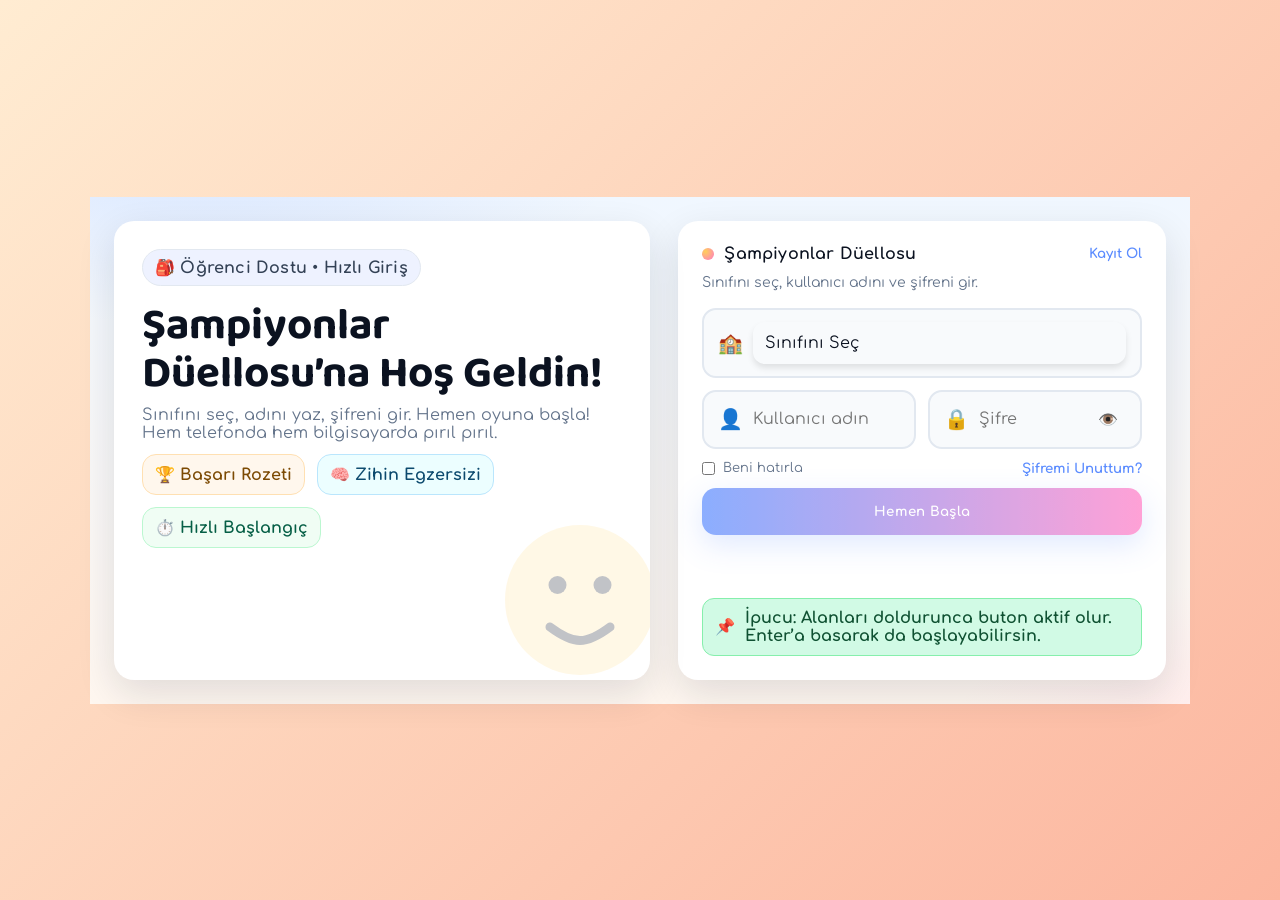
==== index.html @ b1f05596 "Update index.html" ====
<!-- Nova injected default purchasedPhotos key into 1 registration write(s). -->
<!DOCTYPE html>

<html lang="tr">
<head>
<!-- NOVA SAFE HEAD -->
<meta charset="utf-8"/>
<meta name="viewport" content="width=device-width, initial-scale=1"/>
<style id="nova-space-arena-style">
/* === NOVA SAFE SPACE-ARENA PACK === */
:root{ --nova-neon:#00f0ff; --nova-mint:#00ffcc; --nova-blue:#66a6ff; }

/* Background upgrade (scoped by detection class when applied) */
.nova-duel-arena{
  position: relative; isolation:isolate;
  background: radial-gradient(1200px 600px at 50% 120%, #061129 0%, #040a1a 40%, #020611 70%, #01030a 100%) !important;
  overflow: hidden;
}
.nova-duel-arena::before{
  content:''; position:absolute; inset:-20%;
  background:
    radial-gradient(2px 2px at 20% 30%, #d1e6ff 50%, transparent 51%) repeat,
    radial-gradient(1px 1px at 60% 70%, #9bc2ff 50%, transparent 51%) repeat,
    radial-gradient(1px 1px at 80% 20%, #ffffff 50%, transparent 51%) repeat;FV
  background-size: 300px 300px, 250px 250px, 200px 200px;
  animation: novaStarDrift 40s linear infinite;
  opacity:.75; z-index:0; pointer-events:none;
  filter: drop-shadow(0 0 2px rgba(160,200,255,.4));
}
.nova-duel-arena::after{
  content:''; position:absolute; inset:-10%;
  background: conic-gradient(from 0deg at 50% -10%, rgba(0,255,255,.06), transparent 20%, rgba(255,0,255,.06) 40%, transparent 60%, rgba(0,255,255,.06) 80%, transparent);
  filter: blur(8px); animation: novaSweep 12s linear infinite; z-index:1; pointer-events:none;
}
@keyframes novaStarDrift{ to { transform: translateY(-200px); } }
@keyframes novaSweep{ to { transform: rotate(1turn); } }

/* Question card readability */
.nova-question{
  position:relative;
  background: rgba(8,18,40,.92) !important;
  border:2px solid rgba(0,200,255,.45) !important;
  border-radius:16px !important;
  box-shadow: inset 0 0 20px rgba(0, 200, 255, .25), 0 0 24px rgba(0, 200, 255, .25);
  color:#e9f4ff !important;
  backdrop-filter: blur(6px);
  z-index:5 !important;
}
.nova-question .nova-aurora{
  position:absolute; left:3%; width:94%; height:10px; top:-3px;
  background: linear-gradient(90deg, rgba(0,255,200,.0), rgba(0,255,200,.35), rgba(0,160,255,.55), rgba(0,255,200,.35), rgba(0,255,200,.0));
  filter: blur(8px); opacity:.9; border-radius: 8px;
  animation: novaAuroraMove 6s ease-in-out infinite; pointer-events:none;
}
@keyframes novaAuroraMove{
  0%,100%{ transform: translateX(-4%) scaleY(1); opacity:.85; }
  50%{ transform: translateX(4%) scaleY(1.08); opacity:1; }
}

/* Options readability */
.nova-duel-arena .option-button,
.nova-duel-arena [class*="option" i]{
  background: linear-gradient(180deg, rgba(28,40,72,.9), rgba(10,16,30,.9)) !important;
  border:1px solid rgba(0,200,255,.35) !important;
  color: #e9f4ff !important;
  box-shadow: 0 4px 12px rgba(0,0,0,.35), 0 0 12px rgba(0,200,255,.25) inset;
  position:relative; z-index:6 !important;
}

/* Neon +1 */
.animated-plus-one{
  font-weight:900; font-size: 9em;
  background: linear-gradient(90deg, var(--nova-neon), var(--nova-mint), var(--nova-blue), var(--nova-neon));
  -webkit-background-clip: text; -webkit-text-fill-color: transparent;
  filter: drop-shadow(0 0 10px rgba(0,255,255,.65)) drop-shadow(0 0 25px rgba(0,180,255,.45)) drop-shadow(0 0 40px rgba(0,120,255,.35));
  letter-spacing:-2px; animation: novaPlusFly 1.1s cubic-bezier(.25,.8,.25,1) forwards, novaPlusFlicker 1.1s linear; pointer-events:none; z-index: 1000;
}
@keyframes novaPlusFly{
  0%{ opacity:0; transform: translate(-50%, -50%) scale(.6) rotate(-6deg); }
  12%{ opacity:1; transform: translate(-50%, -50%) scale(1.05) rotate(0deg);}
  100%{ opacity:0; transform: translate(calc(-50% + 260px), calc(-50% - 260px)) scale(.55) rotate(6deg);}
}
@keyframes novaPlusFlicker{
  0%, 100%{ filter: drop-shadow(0 0 10px rgba(0,255,255,.65)) drop-shadow(0 0 25px rgba(0,180,255,.45)) drop-shadow(0 0 40px rgba(0,120,255,.35)); }
  50%{ filter: drop-shadow(0 0 14px rgba(0,255,255,.9)) drop-shadow(0 0 30px rgba(0,180,255,.7)) drop-shadow(0 0 54px rgba(0,120,255,.6)); }
}

/* Decorative orbs (anchored + behind UI) */
.nova-orbs{ position:absolute; inset:0; z-index:2; pointer-events:none; }
.nova-orb{ position:absolute; width:clamp(34px, 5vw, 58px); height:clamp(34px, 5vw, 58px); border-radius:50%; opacity:.82;
  background:
    radial-gradient(45% 45% at 30% 30%, rgba(255,255,255,.45), rgba(255,255,255,0) 60%),
    radial-gradient(75% 75% at 50% 50%, rgba(110,170,255,.38), rgba(24,60,130,.12) 74%, rgba(0,0,0,0) 76%);
  box-shadow: inset 0 0 18px rgba(120,180,255,.35), 0 6px 18px rgba(0,0,0,.35);
  animation: novaOrbBreath 4.8s ease-in-out infinite; will-change: transform, filter, opacity;
}
.nova-orb.orb-a{ left:10px; top:10px; }
.nova-orb.orb-b{ right:10px; bottom:10px; }
@keyframes novaOrbBreath{ 0%,100%{ transform: scale(1);} 50%{ transform: scale(1.07);} }

/* Force suspicious round blobs behind UI and non-interactive */
.nova-force-behind{ z-index:1 !important; pointer-events:none !important; opacity:.6 !important; mix-blend-mode: screen; }

/* UI elevation */
.nova-duel-arena .question-container, 
.nova-duel-arena [class*="soru" i],
.nova-duel-arena .option-button, 
.nova-duel-arena [class*="option" i],
.nova-duel-arena [class*="player" i], 
.nova-duel-arena [class*="score" i]{
  position:relative; z-index:8 !important;
}

/* Shockwave on orb */
.nova-orb .shockwave{
  position:absolute; left:50%; top:50%; width:10px; height:10px; border-radius:50%;
  border:2px solid rgba(0,255,200,.65);
  transform: translate(-50%,-50%) scale(0.2);
  opacity:.9; animation: novaOrbShock 800ms ease-out forwards; box-shadow: 0 0 16px rgba(0,255,200,.65);
}
@keyframes novaOrbShock{ to{ transform: translate(-50%,-50%) scale(5); opacity:0; } }
</style>
<style id="mini-game-fab-override">#mini-game-fab{right:auto !important; bottom:auto !important; left:12px; top:12px;}</style>

<meta charset="utf-8"/>
<meta content="width=device-width, initial-scale=1, maximum-scale=1, viewport-fit=cover" name="viewport"/>
<title>Şampiyonlar Düellosu</title>
<!-- Comfortaa Font -->
<link href="https://fonts.googleapis.com/css2?family=Comfortaa:wght@400;700&amp;display=swap" rel="stylesheet"/>
<style>

/* === Nova: Explanation Highlight (Single Player) === */
.explanation-container{margin-top:14px;display:none;}

/** Mağaza kategori butonlarını DB'deki adlarla render eder. */

function renderStoreCategoryButtons() {
  const area = document.querySelector('.profile-categories');
  if (!area) return;
  area.style.display = 'flex';
  area.innerHTML = '';

  // Tüm mevcut anahtarları çıkar
  const keys = [];
  try {
    for (const k of Object.keys(photoCategories || {})) { keys.push(k); }
  } catch(_){}

  // Hiç yoksa yine de bilinen varsayılanları öner
  if (!keys.length) keys.push('DünyaDevleri','cesur','TemelKarakterler','SüperLig','DünyaFutbolcuları','KizlarKösesi','EFSANE');

  // Tekrarsızlaştır
  /*NOVA_RENDER_ORDER_ENFORCED*/
  // 'EFSANE' butonunu DOM'da en sona yazmak için listeyi böl
  const otherKeys = keys.filter(k => k !== 'EFSANE' && k !== 'duel');
  const ordered = [...(keys.includes('duel') ? ['duel'] : []), ...otherKeys, 'EFSANE'];
  // tekrarlı 'EFSANE' eklemelerini temizle
  const seen = new Set();
  const finalKeys = ordered.filter(k => (k==='EFSANE' ? (!seen.has('EFSANE') && (seen.add('EFSANE')||true)) : (!seen.has(k) && (seen.add(k)||true))));

  /*NOVA_FORCE_ORDER*/
  try {
    // 'EFSANE'yi sona taşı (güçlü garanti)
    const ix = keys.indexOf('EFSANE');
    if (ix > -1) { keys.splice(ix,1); }
    // ayrıca 'duel' varsa onu en başa çekme/yerinde bırakma
    // diğerlerini sırayla yaz, sonra EFSANE'yi ekle
    keys.push('EFSANE');
  } catch(_){}

  // 'EFSANE'yi en sona al
  try {
    const idx = keys.indexOf('EFSANE');
    if (idx > -1) { keys.splice(idx, 1); keys.push('EFSANE'); }
  } catch(_){}

  const seen = new Set(); const finalKeys = [];
  keys.forEach(k => { if (k && !seen.has(k)) { seen.add(k); finalKeys.push(k); } });

  finalKeys.forEach((k, i) => {
    const btn = document.createElement('button');
    btn.className = 'category-button' + (i===0 ? ' active' : '');
    btn.dataset.category = k;
    btn.textContent = k;
    btn.addEventListener('click', () => {
      document.querySelectorAll('.category-button').forEach(b => b.classList.remove('active'));
      btn.classList.add('active');
      const duelStore = document.getElementById('duelCreditsStore');
      const photosContainer = document.getElementById('profilePhotosContainer');
      if (duelStore && photosContainer) {
        if (k === 'duel') { duelStore.style.display='block'; photosContainer.style.display='none'; }
        else { duelStore.style.display='none'; photosContainer.style.display='grid'; }
      }
      loadProfilePhotos(k);
    });
    area.appendChild(btn);
  });
}
);
    // Ekstra bilinmeyen anahtarlar için:
    try {
      const allKeys = Object.keys({DünyaDevleri:photoCategories.DünyaDevleri, cesur:photoCategories.cesur, sampiyon:photoCategories.sampiyon}).filter(Boolean);
      allKeys.forEach(k => set.add(k));
    } catch(_) {}
    cats.push(...Array.from(set));
  }

  // Butonları oluştur
  cats.forEach((k, i) => {
    const btn = document.createElement('button');
    btn.className = 'category-button' + (i===0 ? ' active' : '');
    btn.dataset.category = k;
    // Görünen isim DB anahtarı olsun (ör: 'DünyaDevleri', 'cesur'...), istersen burada displayName eşlemesi yapabiliriz
    btn.textContent = k;
    area.appendChild(btn);
  });

  // Event binding
  document.querySelectorAll('.category-button').forEach(button => {
    button.addEventListener('click', () => {
      document.querySelectorAll('.category-button').forEach(b => b.classList.remove('active'));
      button.classList.add('active');

      const duelStore = document.getElementById('duelCreditsStore');
      const photosContainer = document.getElementById('profilePhotosContainer');

      if (button.dataset.category === 'duel') {
        duelStore.style.display = 'block';
        photosContainer.style.display = 'none';
      } else {
        duelStore.style.display = 'none';
        photosContainer.style.display = 'grid';
        loadProfilePhotos(button.dataset.category);
      }
    });
  });
}
.explanation-card{
  background:#ecfdf5;             /* açık yeşil */
  border:3px solid #166534;       /* koyu yeşil çerçeve */
  border-radius:14px;
  padding:14px;
  box-shadow:0 10px 24px rgba(22,101,52,0.18);
  animation: expCardIn .25s ease-out;
}
@keyframes expCardIn{from{transform:translateY(6px);opacity:0}to{transform:translateY(0);opacity:1}}
.explanation-title{
  display:inline-block;
  font-weight:900;
  font-size:1rem;
  color:#065f46;
  background:#d1fae5;
  border:2px solid #065f46;
  padding:4px 10px;
  border-radius:999px;
  letter-spacing:.3px;
  margin-bottom:8px;
}
.explanation-correct{
  font-size:1.1rem;
  font-weight:800;
  color:#065f46;
  background:linear-gradient(0deg, rgba(5,150,105,.10), rgba(5,150,105,.10));
  border-left:6px solid #10b981;
  padding:8px 12px;
  border-radius:10px;
  margin:6px 0 8px 0;
}
.explanation-text{
  font-size:.98rem;
  color:#064e3b;
  line-height:1.35;
  background:#f0fdf4;
  border-left:4px dashed #34d399;
  padding:10px 12px;
  border-radius:8px;
}
.next-question-button{
  margin-top:10px;
  display:inline-flex;
  align-items:center;
  gap:8px;
  background:#10b981;
  color:#fff;
  font-weight:700;
  border:none;
  border-radius:10px;
  padding:10px 16px;
  cursor:pointer;
  transition:transform .15s ease, box-shadow .2s ease, background .2s ease;
}
.next-question-button:hover{transform:translateY(-1px);box-shadow:0 8px 18px rgba(16,185,129,.35);background:#059669}
.next-question-button:active{transform:translateY(0);box-shadow:none}
/* === End Nova === */

        /* CSS Kodları */
        * {
            box-sizing: border-box;
            margin: 0;
            padding: 0;
            font-family: 'Comfortaa', cursive;
        }

        body {
            background: linear-gradient(135deg, #ffecd2 0%, #fcb69f 100%);
            min-height: 100vh;
            display: flex;
            justify-content: center;
            align-items: center;
            padding: 20px;
            animation: backgroundPulse 10s infinite alternate;
        }

        @keyframes backgroundPulse {
            from {
                background: linear-gradient(135deg, #ffecd2 0%, #fcb69f 100%);
            }
            to {
                background: linear-gradient(135deg, #fbc2eb 0%, #a6c1ee 100%);
            }
        }

        .container, .game-container, .student-selection-container, .single-player-game-container, .duel-selection-container, .duel-game-container {
            background: white;
            padding: 30px 40px;
            border-radius: 20px;
            box-shadow: 0 15px 35px rgba(0, 0, 0, 0.2);
            width: 100%;
            max-width: 1200px;
            text-align: left;
            transform: scale(0.95);
            transition: transform 0.3s ease, opacity 0.3s ease;
            opacity: 0;
            animation: fadeInUp 0.5s forwards;
        }

.logout-button {
    background-color: #dc3545; /* Kırmızı renk */
    color: white;
    padding: 10px 20px;
    border: none;
    border-radius: 10px; /* Köşeleri yuvarla */
    cursor: pointer;
    transition: background-color 0.3s, transform 0.2s;
    font-size: 1.1em;
    margin-top: 20px; /* Üstten boşluk */
    box-shadow: 0 5px 15px rgba(0,0,0,0.1);
}

.logout-button:hover {
    background-color: #c82333; /* Hover sırasında biraz daha koyu kırmızı */
    transform: scale(1.05);
    box-shadow: 0 7px 20px rgba(0,0,0,0.2);
}


select {
    background: linear-gradient(135deg, #ffecd2 0%, #fcb69f 100%);
    border: 2px solid #ff8a00;
    border-radius: 12px;
    padding: 12px;
    font-size: 1.1em;
    color: #333;
    box-shadow: 0 4px 6px rgba(0, 0, 0, 0.1);
    transition: all 0.3s ease-in-out;
}

.friends-button {
    background: linear-gradient(135deg, #6366f1, #4f46e5);
    color: white;
    padding: 18px;
    border: none;
    border-radius: 12px;
    font-size: 1.1em;
    cursor: pointer;
    transition: all 0.3s ease;
    display: flex;
    align-items: center;
    justify-content: center;
    gap: 10px;
}

.student-stats-container {
    position: relative;
    margin-top: 10px; /* Azaltıldı: 20px -> 15px */
    padding: 2px; /* Azaltıldı: 5px -> 3px */
    perspective: 1000px;
}

.student-stats {
    display: flex;
    justify-content: center;
    gap: 6px; /* Azaltıldı: 25px -> 15px */
    padding: 5px; /* Azaltıldı: 15px -> 10px */
    background: rgba(255, 255, 255, 0.1);
    border-radius: 12px; /* Azaltıldı: 20px -> 15px */
    backdrop-filter: blur(10px);
    box-shadow: 0 6px 24px 0 rgba(31, 38, 135, 0.37); /* Azaltıldı shadow */
    border: 1px solid rgba(255, 255, 255, 0.18);
    transform-style: preserve-3d;
    animation: floatStats 6s ease-in-out infinite;
}

.stats-item {
    position: relative;
    display: flex;
    align-items: center;
    gap: 4px; /* Azaltıldı: 12px -> 8px */
    padding: 4px 8px; /* Azaltıldı: 12px 20px -> 8px 15px */
    border-radius: 8px; /* Azaltıldı: 16px -> 12px */
    background: rgba(255, 255, 255, 0.05);
    overflow: hidden;
    transition: all 0.3s ease;
}



.stats-glow {
    position: absolute;
    top: 50%;
    left: 50%;
    width: 100%;
    height: 100%;
    transform: translate(-50%, -50%);
    pointer-events: none;
    z-index: 1;
}

.trophy-glow {
    background: radial-gradient(circle at center,
        rgba(255, 215, 0, 0.3) 0%,
        transparent 70%);
    animation: pulseGold 2s ease-in-out infinite;
}

.diamond-glow {
    background: radial-gradient(circle at center,
        rgba(30, 144, 255, 0.3) 0%,
        transparent 70%);
    animation: pulseBlue 2s ease-in-out infinite;
}

.stats-icon {
    position: relative;
    font-size: 1.1em; /* Azaltıldı: 2em -> 1.3em */
    z-index: 2;
}

.trophy-stats .stats-icon {
    animation: shakeRotate 3s ease-in-out infinite;
    filter: drop-shadow(0 0 10px rgba(255, 215, 0, 0.5));
}

.diamond-stats .stats-icon {
    animation: floatShine 3s ease-in-out infinite;
    filter: drop-shadow(0 0 10px rgba(30, 144, 255, 0.5));
}

.stats-value {
    position: relative;
    font-size: 1em; /* Azaltıldı: 1.6em -> 1.2em */
    font-weight: bold;
    z-index: 2;
}

.trophy-stats .stats-value {
    font-size: 1em;
    background: linear-gradient(45deg, #ffd700, #ff8c00);
    -webkit-background-clip: text;
    -webkit-text-fill-color: transparent;
    text-shadow: 1px 1px 2px rgba(0, 0, 0, 0.2);
}

.diamond-stats .stats-value {
    background: linear-gradient(45deg, #00bfff, #1e90ff, #4169e1);
    -webkit-background-clip: text;
    -webkit-text-fill-color: transparent;
    animation: shimmerBlue 3s linear infinite;
    text-shadow: 2px 2px 4px rgba(0, 0, 0, 0.3);
}

.stats-item:hover {
    transform: translateY(-3px) scale(1.03); /* Azaltıldı: -5px -> -3px, 1.05 -> 1.03 */
    box-shadow: 0 8px 16px rgba(0, 0, 0, 0.2); /* Azaltıldı: 10px 20px -> 8px 16px */
}

@keyframes floatStats {
    0%, 100% { transform: translateY(0) rotateX(0); }
    50% { transform: translateY(-5px) rotateX(3deg); } /* Azaltıldı: -10px -> -5px, 5deg -> 3deg */
}

@keyframes pulseGold {
    0%, 100% { opacity: 0.3; transform: translate(-50%, -50%) scale(1); }
    50% { opacity: 0.6; transform: translate(-50%, -50%) scale(1.1); } /* Azaltıldı: 1.2 -> 1.1 */
}

@keyframes pulseBlue {
    0%, 100% { opacity: 0.3; transform: translate(-50%, -50%) scale(1); }
    50% { opacity: 0.6; transform: translate(-50%, -50%) scale(1.1); } /* Azaltıldı: 1.2 -> 1.1 */
}

@keyframes shakeRotate {
    0%, 100% { transform: rotate(-3deg); } /* Azaltıldı: -5deg -> -3deg */
    25% { transform: rotate(0deg) scale(1.05); } /* Azaltıldı: 1.1 -> 1.05 */
    50% { transform: rotate(3deg); } /* Azaltıldı: 5deg -> 3deg */
    75% { transform: rotate(0deg) scale(1); }
}

@keyframes floatShine {
    0%, 100% { transform: translateY(0) scale(1); filter: brightness(1); }
    50% { transform: translateY(-3px) scale(1.05); filter: brightness(1.2); } /* Azaltıldı: -5px -> -3px, 1.1 -> 1.05, 1.3 -> 1.2 */
}

@keyframes shimmerGold {
    0% { background-position: 0% 50%; }
    100% { background-position: 200% 50%; }
}

@keyframes shimmerBlue {
    0% { background-position: 0% 50%; }
    100% { background-position: 200% 50%; }
}

.trophy-stats:hover .trophy-glow {
    animation: pulseGold 1s ease-in-out infinite;
}

.diamond-stats:hover .diamond-glow {
    animation: pulseBlue 1s ease-in-out infinite;
}

/* Hover efektleri için ek parıltılar */
.stats-item::before {
    content: '';
    position: absolute;
    top: -50%;
    left: -50%;
    width: 200%;
    height: 200%;
    background: radial-gradient(circle at center,
        rgba(255, 255, 255, 0.2) 0%,
        transparent 50%);
    transform: rotate(45deg);
    transition: 0.5s;
    opacity: 0;
}

.stats-item:hover::before {
    opacity: 1;
    animation: rotateSweep 1s linear infinite;
}

@keyframes rotateSweep {
    0% { transform: rotate(45deg) translateY(0%); }
    100% { transform: rotate(45deg) translateY(100%); }
}

.friends-button:hover {
    transform: scale(1.05);
    background: linear-gradient(135deg, #4f46e5, #4338ca);
}

.friends-container {
    display: none;
    flex-direction: column;
    gap: 25px;
    padding: 30px;
    background: white;
    border-radius: 20px;
    box-shadow: 0 15px 35px rgba(0,0,0,0.2);
}

.search-section {
    display: flex;
    flex-direction: column;
    gap: 15px;
}

.search-box {
    display: flex;
    gap: 10px;
}

.search-box input {
    flex: 1;
    padding: 12px;
    border: 2px solid #e5e7eb;
    border-radius: 8px;
    font-size: 1em;
}

#search-button {
    background: #10b981;
    color: white;
    border: none;
    border-radius: 8px;
    padding: 0 20px;
    cursor: pointer;
    transition: background 0.3s;
}

.search-results, .friends-list {
    display: flex;
    flex-direction: column;
    gap: 10px;
}

.friend-card {
    display: flex;
    align-items: center;
    padding: 15px;
    background: #f3f4f6;
    border-radius: 10px;
    gap: 15px;
}

.player-item {
    display: flex;
    align-items: center;
    gap: 15px;
    background: #f9f9f9;
    padding: 10px;
    border-radius: 8px;
    margin-bottom: 10px;
    box-shadow: 0 2px 5px rgba(0,0,0,0.1);
}

.player-photo {
    width: 50px;
    height: 50px;
    border-radius: 12px;
    object-fit: cover;
    border: 2px solid #ff8a00;
}

.player-name {
    flex: 1;
    font-size: 1em;
    font-weight: bold;
    color: #333;
}

.davet-et-button, .oyunda-button {
    padding: 8px 14px;
    border: none;
    border-radius: 6px;
    cursor: pointer;
    transition: background-color 0.3s;
    font-size: 0.9em;
}

.davet-et-button {
    background-color: #a2b8;
    color: white;
}

.davet-et-button:hover {
    background-color: #138496;
}

.oyunda-button {
    background-color: #f59e0b;
    color: white;
    cursor: not-allowed;
    opacity: 0.7;
}

.oyunda-button:hover {
    background-color: #d97706;
    opacity: 0.7;
}


.friend-photo {
    width: 50px;
    height: 50px;
    border-radius: 12px;
    object-fit: cover;
}

.friend-info {
    flex: 1;
}

.friend-name {
    font-weight: bold;
    color: #111827;
}

.friend-class {
    color: #6b7280;
    font-size: 0.9em;
}

.add-friend-button {
    background: #10b981;
    color: white;
    border: none;
    border-radius: 6px;
    padding: 8px 15px;
    cursor: pointer;
    transition: all 0.3s;
}

.add-friend-button:hover {
    background: #059669;
    transform: scale(1.05);
}

.friend-status {
    padding: 6px 12px;
    border-radius: 15px;
    font-size: 0.9em;
}

.status-offline {
    background: #e5e7eb;
    color: #374151;
}

.status-online {
    background: #dcfce7;
    color: #166534;
}



.status-in-game {
    background: #fee2e2;
    color: #991b1b;
}

/* Hover ve odaklanma efekti */
select:hover, select:focus {
    background: linear-gradient(135deg, #fbc2eb 0%, #a6c1ee 100%);
    border-color: #f7786b;
    box-shadow: 0 6px 12px rgba(0, 0, 0, 0.2);
    outline: none;
}

option {
    background-color: white;
    color: #333;
    padding: 10px;
    font-size: 1em;
    font-family: 'Comfortaa', sans-serif;
}


        @keyframes fadeInUp {
            to {
                transform: scale(1);
                opacity: 1;
            }
        }

#main-screen {
    display: flex;
    flex-direction: column; /* İçeriği dikey hizalar */
    align-items: center; /* Yatayda ortalar */
    justify-content: center; /* Dikeyde ortalar */
    gap: 20px; /* Elemanlar arasındaki boşluk */
    position: relative; /* Efektler için gerekli */
    padding: 30px;
    width: 950%; /* Genişlik (ekranın %80'i) */
    max-width: 1400px; /* Maksimum genişlik */
    min-height: 300px; /* Minimum yükseklik */
    background: url('https://i.ibb.co/2FVVr25/Yeni-proje-2.gif') center center;
    background-size: cover;
    background-repeat: no-repeat;
    border: 5px solid transparent;
    border-radius: 20px; /* Köşe yuvarlama */
    box-shadow: 0 6px 18px rgba(0, 0, 0, 0.2); /* Yumuşak gölge */
    overflow: hidden; /* Taşmaları gizler */
    z-index: 1; /* Diğer elemanlarla çakışmayı önler */
}

/* Hareketli ışık efekti */
#main-screen::before {
    /* Bu bloğu tamamen kaldırabilir veya şu şekilde değiştirebilirsiniz: */
    content: '';
    position: absolute;
    top: -20%;
    left: -150%;
    width: 300%;
    height: 200%;
    background: none; /* linear-gradient yerine none kullanarak efekti kaldırıyoruz */
    animation: none; /* Animasyonu da kaldırıyoruz */
    z-index: 0;
    pointer-events: none;
}

/* Çerçeve parlaması */
@keyframes glowingBorder {
    0% {
        box-shadow: 0 0 5px #ff8a00, 0 0 10px #ff8a00;
    }
    50% {
        box-shadow: 0 0 15px #fbc2eb, 0 0 20px #fbc2eb;
    }
    100% {
        box-shadow: 0 0 5px #a6c1ee, 0 0 10px #a6c1ee;
    }
}

@keyframes lightMove {
    0% {
        transform: translateX(-100%);
    }
    100% {
        transform: translateX(100%);
    }
}

        @keyframes slideIn {
            from { opacity: 0; transform: translateX(100px); }
            to { opacity: 1; transform: translateX(0); }
        }

        .student-info {
            display: flex;
            flex-direction: column;
            align-items: center;
            width: 40%;
            animation: bounceIn 1s;
        }

        @keyframes bounceIn {
            0% { transform: scale(0.3); opacity: 0; }
            50% { transform: scale(1.05); opacity: 1; }
            70% { transform: scale(0.9); }
            100% { transform: scale(1); }
        }

        .student-photo {
            width: 160px;
            height: 160px;
            border-radius: 12px;
            object-fit: cover;
            border: 4px solid #ff8a00;
            margin-bottom: 20px;
            transition: transform 0.3s;
        }

        .student-photo:hover {
            transform: rotate(360deg);
        }

        .student-name {
            font-size: 1em;
            font-weight: bold;
            color: #333;
            text-align: center;
            margin-bottom: 10px;
            text-shadow: 2px 2px #ff8a00;
        }

        .student-cup {
            display: flex;
            flex-direction: column;
            align-items: center;
            margin-top: 15px;
            animation: popIn 0.5s;
        }

        @keyframes popIn {
            from { transform: scale(0.5); opacity: 0; }
            to { transform: scale(1); opacity: 1; }
        }

.game-cup-image {
    width: 40px;
    height: 40px;
    margin-bottom: 5px;
    transform-origin: center;
    animation: trophyBounce 2s infinite;
}

@keyframes trophyGlow {
    from {
        box-shadow: 0 0 20px rgba(255, 215, 0, 0.5);
    }
    to {
        box-shadow: 0 0 30px rgba(255, 215, 0, 0.8);
    }
}

@keyframes trophyBounce {
    0%, 100% {
        transform: translateY(0);
    }
    50% {
        transform: translateY(-10px);
    }
}

.trophy-container {
    display: flex;
    justify-content: center;
    flex-wrap: wrap;
    gap: 10px;
    margin: 10px auto;
    padding: 0 15px;
    max-width: 300px;
}

.trophy-inner {
    background: rgba(255, 255, 255, 0.9);
    border-radius: 10px;
    padding: 15px;
    display: flex;
    flex-direction: column;
    align-items: center;
    gap: 10px;
}

.trophy {
    font-size: 1.5em;
    opacity: 0;
    transform: translateY(20px);
}

@keyframes trophyEntry {
    0% {
        opacity: 0;
        transform: translateY(50px) scale(0.5);
    }
    100% {
        opacity: 1;
        transform: translateY(0) scale(1);
    }
}


        @keyframes rotateCup {
            from { transform: rotate(0deg); }
            to { transform: rotate(360deg); }
        }

.game-cup-score {
    font-size: 1.5em;
    font-weight: bold;
    background: linear-gradient(45deg, #ffd700, #ff8c00);
    -webkit-background-clip: text;
    -webkit-text-fill-color: transparent;
    text-shadow: 2px 2px 4px rgba(0, 0, 0, 0.2);
}

        @keyframes fadeIn {
            from { opacity: 0; transform: scale(0.8); }
            to { opacity: 1; transform: scale(1); }
        }

        .buttons {
            display: flex;
            flex-direction: column;
            gap: 20px;
            width: 55%;
            align-items: flex-start;
            animation: slideButtons 0.7s ease forwards;
        }

        @keyframes slideButtons {
            from { opacity: 0; transform: translateY(50px); }
            to { opacity: 1; transform: translateY(0); }
        }

.buttons {
    display: flex; /* Flexbox düzeni */
    flex-direction: column; /* Butonları dikey hizalar */
    align-items: stretch; /* Butonları çerçeveye tam yayar */
    justify-content: center; /* Butonlar arasında eşit hizalama */
    gap: 20px; /* Butonlar arasında dikey boşluk */
    padding: 10px; /* Çerçeve içi boşluk */
    width: 100%; /* Çerçeve genişliği */
    max-width: 900px; /* Maksimum genişlik */
    margin: 0 auto; /* Ortalamak için */
    box-sizing: border-box; /* Padding ve border dahil */
}

.buttons button {
    /* Mevcut özellikleri koru */
    width: 100%;
    padding: 18px;
    border: none;
    border-radius: 12px;
    font-size: 1.1em;
    cursor: pointer;
    transition: transform 0.2s, opacity 0.2s, box-shadow 0.3s;
    display: flex;
    align-items: center;
    justify-content: center;
    position: relative;
    overflow: hidden;

    /* Yeni metin geliştirmeleri */
    text-shadow: 2px 2px 4px rgba(0, 0, 0, 0.2);
    letter-spacing: 0.5px;
    font-weight: 600;
}

.offline-button {
    background-color: #808080;
    color: white;
    padding: 8px 14px;
    border: none;
    border-radius: 6px;
    cursor: not-allowed;
    opacity: 0.7;
    font-size: 0.9em;
}

.student-diamond {
    display: flex;
    flex-direction: column;
    align-items: center;
    margin-top: 10px;
    animation: diamondGlow 3s infinite alternate;
}

.diamond-count {
    font-size: 1.3em;
    font-weight: bold;
    color: #1e90ff;
    text-shadow: 0 0 1px #1e90ff;
    animation: diamondPulse 2.5s infinite alternate;
}

@keyframes diamondGlow {
    from {
        filter: drop-shadow(0 0 2px #1e90ff);
    }
    to {
        filter: drop-shadow(0 0 8px #1e90ff);
    }
}

@keyframes diamondPulse {
    from {
        transform: scale(1);
    }
    to {
        transform: scale(1.1);
    }
}

.buttons button::before {
    content: '';
    position: absolute;
    width: 200%;
    height: 200%;
    background: rgba(255, 255, 255, 0.2);
    top: 50%;
    left: 50%;
    transform: translate(-50%, -50%) rotate(45deg);
    transition: all 0.5s;
}

.buttons button:hover::before {
    width: 0%;
    height: 0%;
    opacity: 0;
}

.buttons button:hover {
    transform: scale(1.05);
    opacity: 0.9;
    box-shadow: 0 8px 20px rgba(0, 0, 0, 0.2);
}

.single-player {
    background: linear-gradient(135deg, #ff6f61, #ff9a9e);
    color: white;
    text-shadow: 2px 2px 4px rgba(0, 0, 0, 0.3);
}


.friend-added-button {
    background-color: #808080;
    color: white;
    padding: 8px 14px;
    border: none;
    border-radius: 6px;
    cursor: not-allowed;
    opacity: 0.7;
    font-size: 0.9em;
}

.add-friend-button {
    background-color: #28a745;
    color: white;
    padding: 8px 14px;
    border: none;
    border-radius: 6px;
    cursor: pointer;
    transition: background-color 0.3s;
    font-size: 0.9em;
}

.add-friend-button:hover {
    background-color: #218838;
    transform: scale(1.05);
}

.kupa-siralama-button {
    background-color: #f7cac9;
    color: black !important;
    background-image: linear-gradient(135deg, #edf500, #8ff514);
    box-shadow: 0 0 15px rgba(247, 202, 201, 0.7);
    position: relative;
    overflow: hidden;
}

.kupa-siralama-button::after {
    content: '';
    position: absolute;
    top: -50%;
    left: -50%;
    width: 200%;
    height: 200%;
    background: rgba(247, 202, 201, 0.2);
    transform: rotate(45deg);
    animation: shine 3s infinite;
}


        @keyframes shine {
            0% {
                transform: rotate(45deg) translate(-100%, -100%);
            }
            100% {
                transform: rotate(45deg) translate(100%, 100%);
            }
        }

        .game-container, .student-selection-container, .single-player-game-container, .duel-selection-container, .duel-game-container {
            display: none;
            flex-direction: column;
            gap: 15px;
            animation: fadeIn 0.5s forwards;
        }

        .table-section {
            background-color: #fff3e0;
            padding: 20px;
            border-radius: 15px;
            box-shadow: 0 8px 20px rgba(0, 0, 0, 0.1);
            text-align: left;
        }

        .table-section h3 {
            margin-bottom: 15px;
            color: #ff8a00;
            font-size: 1.0em;
            border-bottom: 2px solid #ff8a00;
            padding-bottom: 5px;
        }

        .table-section label {
            display: block;
            margin-bottom: 8px;
            font-weight: bold;
            color: #333;
        }

        .table-section select, .table-section input {
            width: 100%;
            padding: 14px 20px;
            margin-bottom: 20px;
            border: 2px solid #ff8a00;
            border-radius: 8px;
            font-size: 1.2em;
            color: #333;
            background-color: #fff;
            transition: border-color 0.3s;
        }

        .table-section select:focus, .table-section input:focus {
            border-color: #f7786b;
            outline: none;
        }

        .back-button, .start-game-button, .login-button, .duel-start-button, .ranking-back-button, .close-ranking-button {
            padding: 14px 30px;
            border: none;
            border-radius: 10px;
            cursor: pointer;
            transition: background-color 0.3s, transform 0.3s;
            font-size: 1.1em;
            margin-top: 25px;
            font-weight: bold;
            box-shadow: 0 5px 15px rgba(0,0,0,0.1);
        }

        .back-button, .ranking-back-button, .close-ranking-button {
            background-color: #555;
            color: white;
            width: 100%;
            max-width: 220px;
        }

        .back-button:hover, .ranking-back-button:hover, .close-ranking-button:hover {
            background-color: #333;
            transform: scale(1.05);
        }

        .start-game-button, .duel-start-button {
            background-color: #28a745;
            color: white;
            opacity: 0.7;
            cursor: not-allowed;
            width: 100%;
            max-width: 220px;
        }

        .start-game-button.active, .duel-start-button.active {
            opacity: 1;
            cursor: pointer;
        }

        .start-game-button:hover.active, .duel-start-button:hover.active {
            transform: scale(1.05);
        }

        .login-button {
            background-color: #007BFF;
            color: white;
            opacity: 0.7;
            cursor: not-allowed;
            width: 100%;
            max-width: 220px;
            transition: opacity 0.3s;
        }

        .login-button.active {
            opacity: 1;
            cursor: pointer;
        }

        .login-button:hover.active {
            transform: scale(1.05);
        }

        .error {
            color: red;
            margin-top: 15px;
            text-align: center;
            font-size: 1.1em;
            animation: shake 0.5s;
        }

        @keyframes shake {
            0% { transform: translateX(0); }
            25% { transform: translateX(-5px); }
            50% { transform: translateX(5px); }
            75% { transform: translateX(-5px); }
            100% { transform: translateX(0); }
        }

.single-player-game-container, .duel-game-container {
    display: none; /* Bu konteyner başlangıçta görünmez */
    flex-direction: column; /* İçerikleri dikey olarak hizalar */
    gap: 25px; /* İçerikler arasındaki boşluk 25 piksel */
    width: 100%; /* Konteyner genişliği ekranın tamamını kaplar */
    max-width: none; /* Genişlik sınırı yok */
    justify-content: center; /* İçerikleri dikeyde ortalar */
    align-items: center; /* İçerikleri yatayda ortalar */
    padding: 30px; /* Kenar boşlukları (çerçevenin içindeki içeriklerin etrafındaki boşluk) */
    animation: fadeIn 0.5s forwards; /* Görünür hale geldiğinde fadeIn animasyonu oynar */
}


        .question-number {
            margin-bottom: 15px;
            font-size: 1.0em;
            color: #555;
            font-weight: bold;
        }

        .progress-container {
            width: 100%;
            max-width: 900px;
            margin-bottom: 1px;
        }

        .progress-bar {
            width: 100%;
            background-color: #e9ecef;
            border-radius: 15px;
            overflow: hidden;
            height: 25px;
        }

        .progress-bar-inner {
            height: 100%;
            width: 0%;
            background-color: #28a745;
            transition: width 0.4s ease;
        }

        .timer-container {
            margin-bottom: 1px;
        }

        .timer {
            font-size: 1.0em;
            color: #ff0000;
            font-weight: bold;
            animation: pulseTimer 1.5s infinite;
        }

        @keyframes pulseTimer {
            0% { transform: scale(1); }
            50% { transform: scale(1.2); }
            100% { transform: scale(1); }
        }

        .question-container {
    display: flex;
    flex-direction: column; /* Dikey hizalama */
    align-items: center; /* Yatayda ortalama */
    justify-content: center; /* Dikeyde ortalama */
    width: 100%; /* Çerçevenin genişliği */
    max-width: 700px; /* Maksimum genişlik azaltıldı */
    text-align: center; /* Metni ortala */
    min-height: 300px; /* Çerçeve yüksekliği azaltıldı */
    padding: 15px; /* Daha az boşluk */
    border: 2px solid #ff8a00; /* Çerçeve kalınlığı azaltıldı */
    border-radius: 10px; /* Köşe yuvarlama küçültüldü */
    background-color: #fffbea;
    box-shadow: 0 4px 15px rgba(0, 0, 0, 0.1); /* Gölge küçültüldü */
    overflow: hidden; /* Çerçeve dışına taşmaları gizle */
}

        @keyframes zoomIn {
            from { transform: scale(0.9); opacity: 0; }
            to { transform: scale(1); opacity: 1; }
        }

        .question-image {
    max-width: 100%; /* Resmin genişliği çerçeveye sığacak şekilde */
    max-height: 60%; /* Resmin yüksekliğini sınırla */
    object-fit: contain; /* Resmin orantılı şekilde sığmasını sağla */
    margin: 0 auto; /* Resmi yatayda ortala */
    display: block; /* Blok element olarak davranır */
}

        @keyframes fadeInImage {
            from { opacity: 0; }
            to { opacity: 1; }
        }

        .question-text {
    font-size: 1.1em; /* Soru metni boyutunu ayarla */
    font-weight: bold;
    margin-bottom: 10px; /* Resim ile metin arasında boşluk */
    word-wrap: break-word; /* Uzun kelimeleri kır */
    text-align: center; /* Metni ortala */
    max-width: 100%; /* Çerçeve sınırları içinde kalmasını sağla */
}

        @keyframes slideUp {
            from { transform: translateY(20px); opacity: 0; }
            to { transform: translateY(0); opacity: 1; }
        }

        .options-container {
            display: flex;
            gap: 20px;
            flex-direction: row;
            justify-content: center;
            width: 100%;
            max-width: 900px;
            flex-wrap: wrap; 
            animation: fadeInOptions 0.5s;
        }

        @keyframes fadeInOptions {
            from { opacity: 0; }
            to { opacity: 1; }
        }

        .option-button {
            padding: 10px 15px;
            background-color: #007BFF;
            color: white;
            border: none;
            border-radius: 10px;
            cursor: pointer;
            transition: background-color 0.3s, transform 0.3s, opacity 0.3s;
            flex: 1 1 30%;
            min-width: 160px;
            max-width: 350px;
            font-size: 1.0em;
            margin: 3px 2;
            white-space: normal;
            word-wrap: break-word;
            box-shadow: 0 4px 10px rgba(0,0,0,0.1);
            position: relative;
            overflow: hidden;
        }

        .option-button::after {
            content: '';
            position: absolute;
            width: 300%;
            height: 300%;
            background: rgba(255, 255, 255, 0.2);
            top: 50%;
            left: 50%;
            transform: translate(-50%, -50%) rotate(45deg);
            transition: all 0.5s;
        }

        .option-button:hover::after {
            width: 0%;
            height: 0%;
            opacity: 0;
        }

        .option-button:hover {
            background-color: #0056b3;
            transform: scale(1.05);
            opacity: 0.95;
            box-shadow: 0 6px 15px rgba(0,0,0,0.2);
        }

        .option-button.correct {
            background-color: #28a745 !important;
            animation: pulseCorrect 0.5s;
        }

        @keyframes pulseCorrect {
            0% { transform: scale(1); }
            50% { transform: scale(1.1); }
            100% { transform: scale(1); }
        }

        .option-button.wrong {
            background-color: #dc3545 !important;
            animation: shakeWrong 0.5s;
        }

        @keyframes shakeWrong {
            0% { transform: translateX(0); }
            25% { transform: translateX(-5px); }
            50% { transform: translateX(5px); }
            75% { transform: translateX(-5px); }
            100% { transform: translateX(0); }
        }

        .option-chosen {
            border: 4px solid #ff8a00;
            box-shadow: 0 0 15px rgba(255,138,0,0.5);
        }

        .option-faded {
            opacity: 0.5;
        }

        .score-container {
            font-size: 2em;
            color: #333;
            text-align: center;
            display: none;
            flex-direction: column;
            align-items: center;
            gap: 25px;
            animation: fadeInScore 0.5s;
        }

        @keyframes fadeInScore {
            from { opacity: 0; transform: scale(0.8); }
            to { opacity: 1; transform: scale(1); }
        }

.score-message {
    font-size: 1.1em; /* Yazı boyutunu çerçeveye uygun olacak şekilde ayarlayın */
    font-weight: bold;
    margin-top: 25px;
    animation: glow 1.5s infinite alternate;
    text-align: center; /* Metni ortala */
    max-width: 90%; /* Çerçevenin genişliğine uygun olacak şekilde sınırla */
    white-space: normal; /* Alt satıra geçmesini sağla */
    word-wrap: break-word; /* Uzun kelimeleri kırarak alt satıra geçir */
    overflow: visible; /* Çerçeve dışına taşmayı engelle */
    margin: 0 auto; /* Yatayda ortala */
    line-height: 1.2; /* Satırlar arasındaki mesafeyi ayarla */
}

        .score-message.blue {
            color: #007BFF;
        }

        .score-message.green {
            color: #28a745;
        }

        .score-message.purple {
            color: #6f42c1;
            text-shadow: 0 0 15px #6f42c1, 0 0 25px #6f42c1, 0 0 35px #6f42c1;
            animation: glowMukemmel 1.5s infinite alternate;
        }

        @keyframes glow {
            from {
                text-shadow: 0 0 15px rgba(0, 123, 255, 0.5);
            }
            to {
                text-shadow: 0 0 25px rgba(0, 123, 255, 1);
            }
        }

        @keyframes glowMukemmel {
            from {
                text-shadow: 0 0 15px rgba(111, 66, 193, 0.5);
            }
            to {
                text-shadow: 0 0 25px rgba(111, 66, 193, 1), 0 0 35px rgba(111, 66, 193, 0.7);
            }
        }

        .final-image {
            width: 220px;
            height: auto;
            border-radius: 15px;
            box-shadow: 0 5px 15px rgba(0,0,0,0.2);
            animation: fadeInImage 1s;
        }

        /* Yeni Eklenen Stil: End Game Button (Geri Dön) */
        .end-game-button {
            background-color: #007BFF; /* Mavi renk */
            color: white;
            padding: 8px px;
            border: none;
            border-radius: 10px;
            cursor: pointer;
            transition: background-color 0.3s, transform 0.2s;
            font-size: 0.8em;
            margin-top: 25px;
            box-shadow: 0 5px 15px rgba(0,0,0,0.1);
        }

        .end-game-button:hover {
            background-color: #0056b3;
            transform: scale(1.05);
            box-shadow: 0 7px 20px rgba(0,0,0,0.2);
        }

        /* Yeni +1 Efekti */
        .animated-plus-one {
            position: fixed;
            top: 50%;
            left: 50%;
            transform: translate(-50%, -50%);
            font-size: 8em;
            color: #28a745;
            pointer-events: none;
            z-index: 1000;
            opacity: 1;
            animation: plusOneMove 1s forwards;
        }

        @keyframes plusOneMove {
            0% {
                opacity:1;
                transform: translate(-50%, -50%) translate(0px, 0px) scale(1);
            }
            100% {
                opacity:0;
                transform: translate(-50%, -50%) translate(300px, -300px) scale(0.5);
            }
        }

        /* "Oyunda" Butonu İçin Ek Stil */
        .oyunda-button {
            background-color: #f59e0b; /* Turuncu renk */
            border: none;
            border-radius: 6px;
            color: white;
            padding: 8px 14px;
            font-size: 1em;
            cursor: not-allowed;
            opacity: 0.7;
            transition: background-color 0.3s;
        }

        .oyunda-button:hover {
            background-color: #d97706;
            opacity: 0.7; /* Hover etkisini kaldırmak için */
            transform: none;
        }

        /* Alert, Prompt, Invitation Modals */
        .alert-overlay, .prompt-overlay, .invitation-overlay {
            position: fixed;
            top:0;
            left:0;
            width:100%;
            height:100%;
            background: rgba(0,0,0,0.6);
            display: none;
            align-items:center;
            justify-content:center;
            z-index:1000000;
            animation: fadeInModal 0.3s;
        }

        @keyframes fadeInModal {
            from { opacity: 0; }
            to { opacity: 1; }
        }

        .alert-content, .prompt-content, .invitation-content {
            background:#fff;
            padding:25px;
            border-radius:15px;
            width:90%;
            max-width:350px;
            box-shadow:0 10px 25px rgba(0,0,0,0.3);
            display:flex;
            flex-direction: column;
            gap:20px;
            animation: slideDownModal 0.3s;
        }

        @keyframes slideDownModal {
            from { transform: translateY(-50px); opacity: 0; }
            to { transform: translateY(0); opacity: 1; }
        }

        .alert-message, .prompt-message, .invitation-message {
            font-size:1.2em;
            color:#333;
            text-align: center;
        }

        .alert-ok-button, .prompt-ok-button, .prompt-cancel-button, .invitation-accept-button, .invitation-decline-button {
            background-color: #007BFF;
            color:white;
            border:none;
            border-radius:8px;
            padding:12px 25px;
            cursor:pointer;
            transition: background-color 0.3s;
            font-size:1em;
            font-weight: bold;
        }

        .alert-ok-button:hover, .prompt-ok-button:hover, .prompt-cancel-button:hover, .invitation-accept-button:hover, .invitation-decline-button:hover {
            background-color: #0056b3;
        }

        .prompt-input {
            width:100%;
            padding:12px;
            border:2px solid #ff8a00;
            border-radius:8px;
            font-size:1.1em;
            transition: border-color 0.3s;
        }

        .prompt-input:focus {
            border-color: #f7786b;
            outline: none;
        }

        .prompt-buttons, .invitation-buttons {
            display:flex;
            justify-content: space-between;
            gap: 10px;
        }

        .prompt-cancel-button, .invitation-decline-button {
            background-color:#dc3545;
        }

        .prompt-cancel-button:hover, .invitation-decline-button:hover {
            background-color:#c82333;
        }

        /* Düello Seçim Ekranı */
.duel-selection-container {
    display: none;
    flex-direction: column;
    gap: 15px;
    width: 100%;
    max-width: 1200px;
    background: white;
    padding: 30px 40px;
    border-radius: 20px;
    box-shadow: 0 15px 35px rgba(0, 0, 0, 0.2);
    margin: auto;
    position: relative;
    z-index: 1000;
}

        /* İki oyuncuyu eşit orantıda yerleştirmek için space-evenly kullandık */
.duel-bottom-info {
    display: flex;
    justify-content: space-evenly; /* Kartlar arasında eşit boşluk */
    align-items: center; /* Kartları yatayda ortala */
    width: 100%; /* Genişlik tüm alanı kaplasın */
    padding: 10px 0; /* Üst ve alt boşluk */
}


.duel-player-info {
    display: flex;
    flex-direction: column; /* Resim ve ismi dikey hizalar */
    align-items: center; /* Yatayda ortalar */
    justify-content: center; /* Dikeyde ortalar */
    text-align: center; /* Yazıyı ortala */
    gap: 10px; /* Resim ile isim arasındaki boşluk */
    width: 100%; /* Kartın genişliği */
}

.duel-player-photo {
    width: 80px; /* Resim genişliği */
    height: 80px; /* Resim yüksekliği */
    border-radius: 12px; /* Yuvarlak resim */
    object-fit: cover; /* Resmi çerçeveye sığdır */
    border: 3px solid #ff8a00; /* Çerçeve rengi */
    margin-bottom: 5px; /* Resim ile isim arasındaki boşluk */
}


.duel-player-photo:hover {
    transform: rotate(360deg);
}

.duel-player-name {
    font-size: 1em; /* Yazı boyutu */
    font-weight: bold; /* Yazı kalınlığı */
    color: #333; /* Yazı rengi */
    text-align: center; /* Yazıyı ortala */
    white-space: normal; /* Yazının satır kaydırmasını etkinleştir */
    word-wrap: break-word; /* Uzun kelimeleri kaydır */
    overflow-wrap: break-word; /* Modern tarayıcı desteği */
    max-width: 100%; /* Çerçeve sınırında kal */
    line-height: 1.2; /* Satırlar arası boşluğu azalt */
}



        .duel-controls {
            display:flex;
            flex-direction: column;
            gap:15px;
            align-items:center;
            justify-content:center;
            margin-top:30px;
        }

        .duel-start-button {
            display:inline-block;
            margin:0 auto;
            background-color: #28a745;
            color: white;
            padding: 14px 30px;
            border: none;
            border-radius: 10px;
            cursor: not-allowed;
            opacity: 0.7;
            transition: background-color 0.3s, transform 0.3s, opacity 0.3s;
            font-size:1.1em;
            box-shadow: 0 5px 15px rgba(0,0,0,0.1);
        }

        .duel-start-button.active {
            cursor: pointer;
            opacity: 1;
        }

        .duel-start-button:hover.active {
            transform: scale(1.05);
            background-color: #218838;
        }

        .duel-game-container {
            display: none;
            flex-direction: column;
            gap: 5px;
            width: 100%;
            max-width: none;
            justify-content: center;
            align-items: center;
            padding: 30px;
            animation: fadeIn 0.5s forwards;
        }

        .players-info-row {
            display: flex;
            width: 100%;
            max-width: 900px;
            justify-content: space-between;
            align-items: center;
            gap: 20px;
            animation: slideInPlayers 0.5s forwards;
        }

        @keyframes slideInPlayers {
            from { opacity: 0; transform: translateY(20px); }
            to { opacity: 1; transform: translateY(0); }
        }

        .duel-player-score {
            text-align: center;
            display: flex;
            flex-direction: column;
            align-items: center;
            width: 120px;
            overflow:hidden;
            position: relative;
            background-color: #f1f1f1;
            padding: 15px;
            border-radius: 12px;
            box-shadow: 0 4px 10px rgba(0,0,0,0.1);
        }

        .duel-player-score img {
            width: 70px;
            height: 70px;
            border-radius: 12px;
            border: 3px solid #ff8a00;
            object-fit: cover;
            margin-bottom: 10px;
        }

.duel-player-score .duel-player-name {
    font-size: 0.8em; /* Yazı boyutunu biraz küçültebilirsiniz */
    font-weight: bold;
    color: #333;
    white-space: normal; /* Uzun metinlerin satır atlamasına izin verir */
    word-wrap: break-word; /* Uzun kelimelerin uygun yerlerde kırılmasını sağlar */
    text-align: center; /* Metni ortalar */
    overflow: hidden; /* Çerçevenin dışına taşmayı engeller */
    text-shadow: 1px 1px #ff8a00;
    max-width: 150px; /* Çerçevenin genişliğine göre uyarlanır */
    display: -webkit-box; /* Çok satırlı metni sınırlamak için */
    -webkit-line-clamp: 2; /* Maksimum 2 satır göster */
    -webkit-box-orient: vertical;
}

        .duel-player-correct-count {
            font-size: 1.5em;
            margin-top: 8px;
            color: #28a745;
            font-weight: bold;
            transition: transform 0.3s ease;
            animation: bounceCount 0.6s;
        }

        @keyframes bounceCount {
            0% { transform: scale(1); }
            50% { transform: scale(1.3); }
            100% { transform: scale(1); }
        }

.winner-message {
    font-size: 1.2em;
    font-weight: 900;
    background: linear-gradient(45deg, #FFD700, #FFA500);
    -webkit-background-clip: text;
    -webkit-text-fill-color: transparent;
    animation: winnerEntry 1s forwards, winnerGlow 2s infinite alternate;
    text-align: center;
    margin: 15px 0;
    padding: 0 10px;
    max-width: 100%;
    word-wrap: break-word;
}

@keyframes winnerEntry {
    0% {
        opacity: 0;
        transform: scale(0.5) translateY(-20px);
    }
    100% {
        opacity: 1;
        transform: scale(1) translateY(0);
    }
}


@keyframes winnerGlow {
    from { text-shadow: 0 0 5px gold; }
    to { text-shadow: 0 0 10px gold; }
}

@media (max-width: 480px) {
    .winner-message {
        font-size: 1.2em;
    }
    
    .trophy {
        font-size: 1.1em;
    }
    
    .trophy-container {
        gap: 8px;
        max-width: 250px;
    }
}


        .score-flash {
            animation: scoreFlash 0.8s ease;
        }

        @keyframes scoreFlash {
            0% {transform: scale(1) rotate(0deg); color:#28a745;}
            30% {transform: scale(1.5) rotate(10deg); color:#28a745;}
            60% {transform: scale(1.3) rotate(-10deg); color:#28a745;}
            100% {transform: scale(1) rotate(0deg); color:#28a745;}
        }

        /* Oyundakiler Modal */
        .players-overlay {
            position: fixed;
            top: 0;
            left: 0;
            width:100%;
            height:100%;
            background:rgba(0,0,0,0.6);
            display:none;
            align-items:center;
            justify-content:center;
            z-index:1000000;
            animation: fadeInModal 0.3s;
        }

        .players-content {
            background:#fff;
            padding:30px;
            border-radius:15px;
            width:90%;
            max-width:450px;
            box-shadow:0 10px 25px rgba(0,0,0,0.3);
            display:flex;
            flex-direction:column;
            gap:25px;
            animation: slideDownModal 0.3s;
        }

        .players-header {
            display:flex;
            justify-content:space-between;
            align-items:center;
        }

        .players-header h3 {
            margin:0;
            font-size:1.8em;
            color:#ff8a00;
            text-shadow: 1px 1px #f7786b;
        }

        .players-close {
            background: none;
            border:none;
            font-size:1.5em;
            cursor:pointer;
            color:#ff6f61;
            transition: color 0.3s;
        }

        .players-close:hover {
            color:#e63946;
        }

        .players-list {
            list-style:none;
            padding:0;
            margin:0;
            display:flex;
            flex-direction:column;
            gap:15px;
        }

        .players-list li {
            display:flex;
            align-items:center;
            gap:15px;
            background:#f0f0f0;
            padding:12px;
            border-radius:8px;
            justify-content: space-between;
            transition: background-color 0.3s;
        }

        .players-list li:hover {
            background-color: #e0e0e0;
        }

        .players-list img {
            width:50px;
            height:50px;
            border-radius: 12px;
            object-fit:cover;
            border:3px solid #ff8a00;
        }

        .players-list .player-name {
            font-size:1.1em;
            color:#333;
            flex:1;
            text-shadow: 1px 1px #ff8a00;
        }

        /* Yeni Eklenen Stil: Ranking Panel (Yan Panel) */
.ranking-panel {
   position: fixed;
   top: 0;
   left: 0;
   width: 100%;
   height: 100%;
   background: linear-gradient(135deg, #ffffff, #f0f0f0);
   z-index: 9999;
   padding: 20px;
   animation: slideIn 0.3s ease-out;
   display: flex;
   flex-direction: column;
   overflow: hidden;
}

@keyframes slideIn {
   0% {
       transform: translateX(100%);
       opacity: 0;
   }
   100% {
       transform: translateX(0);
       opacity: 1;
   }
}

                /* Açma Butonu */
        .open-ranking-button {
            padding: 15px 30px;
            font-size: 1.2em;
            border: none;
            border-radius: 10px;
            background-color: #4e54c8;
            color: white;
            cursor: pointer;
            transition: background-color 0.3s, transform 0.3s;
            box-shadow: 0 5px 15px rgba(0,0,0,0.2);
        }

        .open-ranking-button:hover {
            background-color: #8f94fb;
            transform: scale(1.05);
            box-shadow: 0 7px 20px rgba(0,0,0,0.3);
        }

        /* Overlay */
        .overlay {
            position: fixed;
            top: 0;
            left: 0;
            width: 100%;
            height: 100%;
            background: rgba(0, 0, 0, 0.5);
            opacity: 0;
            visibility: hidden;
            transition: opacity 0.5s ease;
            z-index: 999;
        }

        .overlay.active {
            opacity: 1;
            visibility: visible;
        }

        /* Ranking Panel */
        .ranking-panel {
            position: fixed;
            top: 0;
            right: -100%;
            width: 400px;
            height: 100%;
            background: #ffffff;
            box-shadow: -2px 0 15px rgba(0, 0, 0, 0.3);
            transition: right 0.5s ease;
            z-index: 1000;
            border-radius: 0 20px 20px 0;
            display: flex;
            flex-direction: column;
            padding: 20px;
        }

        .ranking-panel.open {
            right: 0;
        }

        /* Ranking Panel Header */
.ranking-panel h2 {
   text-align: center;
   font-size: 2.2rem;
   font-weight: bold;
   margin: 0 0 25px 0;
   background: linear-gradient(45deg, #4338ca, #6366f1, #4338ca);
   background-size: 200% auto;
   color: transparent;
   -webkit-background-clip: text;
   background-clip: text;
   animation: titleGradient 3s ease infinite,
              titlePulse 2s ease infinite;
   padding: 10px;
   position: relative;
   text-shadow: 2px 2px 4px rgba(0,0,0,0.1);
}

.ranking-panel h2::after {
   content: '';
   position: absolute;
   bottom: 0;
   left: 50%;
   transform: translateX(-50%);
   width: 150px;
   height: 3px;
   background: linear-gradient(90deg, transparent, #4338ca, transparent);
   animation: underlineAnim 2s ease infinite;
}


@keyframes titleGradient {
   0% { background-position: 0% 50%; }
   50% { background-position: 100% 50%; }
   100% { background-position: 0% 50%; }
}

@keyframes titlePulse {
   0%, 100% { transform: scale(1); }
   50% { transform: scale(1.02); }
}

@keyframes underlineAnim {
   0%, 100% { width: 150px; opacity: 0.5; }
   50% { width: 200px; opacity: 1; }
}


@media (max-width: 768px) {
   .ranking-panel h2 {
       font-size: 1.8rem;
   }
}

@keyframes fadeIn {
   from { opacity: 0; }
   to { opacity: 1; }
}

@media (max-width: 768px) {
   .ranking-panel {
       padding: 15px;
   }
   
   .ranking-table th,
   .ranking-table td {
       padding: 10px;
       font-size: 0.9rem;
   }
   
   .user-ranking-stats {
       padding: 12px;
       font-size: 0.9rem;
   }
}


        /* Geri Dön Butonu */
        .ranking-back-button {
            padding: 14px 30px;
            border: none;
            border-radius: 10px;
            background-color: #555;
            color: white;
            cursor: pointer;
            transition: background-color 0.3s, transform 0.3s, box-shadow 0.3s;
            font-size: 1.1em;
            margin-top: auto;
            align-self: center;
            width: 100%;
            max-width: 220px;
            box-shadow: 0 5px 15px rgba(0,0,0,0.2);
        }

        .ranking-back-button:hover {
            background-color: #333;
            transform: scale(1.05);
            box-shadow: 0 7px 20px rgba(0,0,0,0.3);
        }

        /* Ranking Table Container */
.ranking-table-container {
   flex: 1;
   overflow-y: auto;
   margin: 15px 0;
   padding: 10px;
   border-radius: 15px;
   background: rgba(255,255,255,0.9);
   box-shadow: 0 5px 15px rgba(0,0,0,0.1);
}

        /* Ranking Table */
.ranking-table {
   width: 100%;
   border-collapse: separate;
   border-spacing: 0 8px;
}

        /* Float Animation */
        @keyframes float {
            0%, 100% {
                transform: translateY(0);
            }
            50% {
                transform: translateY(-10px);
            }
        }

        /* Table Header */
        .ranking-table th {
            background: linear-gradient(135deg, #ff9a9e, #fad0c4);
            color: #000;
            font-weight: bold;
            padding: 15px;
            text-align: center;
            text-transform: uppercase;
            position: relative;
            overflow: hidden;
            animation: slideIn 0.8s ease forwards;
        }

        /* Slide In Animation */
        @keyframes slideIn {
            from {
                transform: translateY(-20px);
                opacity: 0;
            }
            to {
                transform: translateY(0);
                opacity: 1;
            }
        }

        .ranking-table th::after {
            content: '';
            position: absolute;
            top: 0;
            left: -100%;
            width: 100%;
            height: 100%;
            background: linear-gradient(45deg, rgba(255,255,255,0.3), rgba(255,255,255,0));
            animation: shimmer 2s infinite;
        }

        /* Shimmer Animation */
        @keyframes shimmer {
            0% {
                left: -100%;
            }
            100% {
                left: 100%;
            }
        }

        /* Table Data */
        .ranking-table td {
            padding: 15px;
            text-align: center;
            color: #333;
            transition: background 0.3s, color 0.3s, transform 0.3s;
            font-weight: 500;
        }

        /* Row Hover Effect */
        .ranking-table tr:hover td {
            background: #ff8a00;
            color: white;
            transform: scale(1.02);
            cursor: pointer;
            box-shadow: inset 0 0 10px rgba(0,0,0,0.2);
            transition: all 0.3s ease;
        }

        /* Player Photo */
        .ranking-player-photo {
            width: 60px;
            height: 60px;
            border-radius: 12px;
            object-fit: cover;
            border: 3px solid #ff8a00;
            transition: transform 0.3s;
        }

        .ranking-player-photo:hover {
            transform: scale(1.1);
        }

        /* Top 3 Rows */
        .ranking-table tr.top-1 td,
        .ranking-table tr.top-2 td,
        .ranking-table tr.top-3 td {
            color: white;
            font-weight: bold;
            animation: glow 2s infinite alternate;
        }

        .ranking-table tr.top-1 td {
            background: linear-gradient(135deg, #FFD700, #FFA500); /* Altın */
            box-shadow: 0 0 15px rgba(255, 215, 0, 0.6);
        }

        .ranking-table tr.top-2 td {
            background: linear-gradient(135deg, #C0C0C0, #A9A9A9); /* Gümüş */
            box-shadow: 0 0 15px rgba(192, 192, 192, 0.6);
        }

        .ranking-table tr.top-3 td {
            background: linear-gradient(135deg, #CD7F32, #8B4513); /* Bronz */
            box-shadow: 0 0 15px rgba(205, 127, 50, 0.6);
        }

        /* Glow Animation */
        @keyframes glow {
            from {
                box-shadow: 0 0 10px rgba(255, 255, 255, 0.5);
            }
            to {
                box-shadow: 0 0 20px rgba(255, 255, 255, 1);
            }
        }

        /* Fade In Animasyonları */
        @keyframes fadeInDown {
            from {
                opacity: 0;
                transform: translateY(-20px);
            }
            to {
                opacity: 1;
                transform: translateY(0);
            }
        }

        @keyframes fadeInUp {
            from {
                opacity: 0;
                transform: translateY(20px);
            }
            to {
                opacity: 1;
                transform: translateY(0);
            }
        }

        /* Responsive Design */
        @media (max-width: 480px) {
            .ranking-panel {
                width: 100%;
                border-radius: 0;
            }

.ranking-table th,
.ranking-table td {
    padding: 12px;
    text-align: left;
}


.ranking-table tr {
   background: white;
   border-radius: 10px;
   box-shadow: 0 2px 8px rgba(0,0,0,0.05);
   transition: all 0.2s ease;
}

.ranking-table tr:hover {
   transform: translateY(-2px);
   box-shadow: 0 4px 12px rgba(0,0,0,0.1);
}


            .ranking-player-photo {
                width: 40px;
                height: 40px;
            }

            .open-ranking-button, .ranking-back-button {
                padding: 10px 20px;
                font-size: 1rem;
                max-width: 180px;
            }

            .ranking-table-container {
                padding: 10px;
            }
        }

.find-duel-button {
    background: linear-gradient(45deg, #ff4e50, #f9d423);
    color: white;
    padding: 15px 30px;
    border: none;
    border-radius: 15px;
    font-size: 1.2em;
    cursor: pointer;
    position: relative;
    overflow: hidden;
    transition: all 0.3s ease;
    box-shadow: 0 5px 15px rgba(255, 78, 80, 0.4);
}

.find-duel-button .button-content {
    display: flex;
    align-items: center;
    justify-content: center;
    gap: 10px;
    position: relative;
    z-index: 1;
}

.find-duel-button .duel-icon {
    font-size: 1.4em;
    animation: swordsSway 2s infinite;
}

.button-glow {
    display: none; /* Dönen efekti kaldır */
}

@keyframes swordsSway {
    0% { transform: rotate(-15deg); }
    50% { transform: rotate(15deg); }
    100% { transform: rotate(-15deg); }
}

@keyframes glowRotate {
    0% { transform: none; }
    100% { transform: none; }
}

/* Arama ekranı için stil */
.matchmaking-screen {
    display: none;
    position: fixed;
    top: 0;
    left: 0;
    width: 100%;
    height: 100%;
    background: rgba(0,0,0,0.9);
    z-index: 9999;
    justify-content: center;
    align-items: center;
    flex-direction: column;
}

.friend-added-text {
    display: inline-block;
    font-size: 0.9em;
    background-color: #e9ecef;
    color: #495057;
    border-radius: 6px;
    padding: 8px 14px;
}

.matchmaking-content {
    background: white;
    padding: 30px;
    border-radius: 20px;
    text-align: center;
    max-width: 400px;
    width: 90%;
}

.searching-animation {
    width: 100px;
    height: 100px;
    border: 5px solid #f3f3f3;
    border-top: 5px solid #ff4e50;
    border-radius: 12px;
    animation: spin 1s linear infinite;
}

@keyframes spin {
    0% { transform: rotate(0deg); }
    100% { transform: rotate(360deg); }
}

















/* Eşleştirme Ekranı Ana Stili */
.matchmaking-screen {
    display: none;
    position: fixed;
    top: 0;
    left: 0;
    width: 100%;
    height: 100%;
    background: rgba(0,0,0,0.9);
    z-index: 9999;
    justify-content: center;
    align-items: center;
    animation: fadeIn 0.3s ease-in-out;
}

.matchmaking-content {
    background: linear-gradient(145deg, #ffffff, #f0f0f0);
    padding: 30px;
    border-radius: 20px;
    width: 90%;
    max-width: 500px;
    text-align: center;
    box-shadow: 0 6px 18px rgba(0,0,0,0.3);
    animation: slideIn 0.5s ease-out;
}

/* Başlık Stili */
.matchmaking-content h2 {
    color: #333;
    margin-bottom: 20px;
    font-size: 1.8em;
    text-shadow: 2px 2px 4px rgba(0,0,0,0.1);
}

/* Arama Animasyonu */
.searching-animation {
    width: 80px;
    height: 80px;
    border: 5px solid #f3f3f3;
    border-top: 5px solid #ff4e50;
    border-radius: 12px;
    margin: 20px auto;
    animation: spin 1s linear infinite;
}

/* Oyuncu Listesi */
.available-players {
    margin-top: 30px;
    max-height: 300px;
    overflow-y: auto;
}

.player-item {
    display: flex;
    align-items: center;
    padding: 15px;
    margin: 10px 0;
    background: rgba(255,255,255,0.9);
    border-radius: 10px;
    transition: transform 0.3s ease;
}

.player-item:hover {
    transform: scale(1.02);
    box-shadow: 0 5px 15px rgba(0,0,0,0.1);
}





/* İptal Butonu */
.cancel-search-button {
    margin-top: 20px;
    padding: 12px 25px;
    background: #dc3545;
    color: white;
    border: none;
    border-radius: 8px;
    cursor: pointer;
    transition: all 0.3s ease;
}

.cancel-search-button:hover {
    background: #c82333;
    transform: scale(1.05);
}

/* Animasyonlar */
@keyframes fadeIn {
    from { opacity: 0; }
    to { opacity: 1; }
}

@keyframes slideIn {
    from { 
        transform: translateY(-50px);
        opacity: 0;
    }
    to { 
        transform: translateY(0);
        opacity: 1;
    }
}

@keyframes spin {
    0% { transform: rotate(0deg); }
    100% { transform: rotate(360deg); }
}
















.duel-request-button {
    background: linear-gradient(45deg, #ff4e50, #f9d423);
    color: white;
    border: none;
    padding: 8px 8px;
    border-radius: 10px;
    cursor: pointer;
    display: flex;
    align-items: center;
    gap: 10px;
    transition: all 0.3s ease;
    position: relative;
    overflow: hidden;
    font-size: 16px; /* İsteğe bağlı: Buton metin boyutu */
}

/* Buton Üzerine Gelindiğinde Genel Efektler */
.duel-request-button:hover {
    transform: scale(1.05);
    box-shadow: 0 8px 20px rgba(0, 0, 0, 0.2);
}

/* Duel İkonu (İçerik) */
.duel-icon {
    display: inline-block;
    transition: transform 0.3s ease, filter 0.3s ease;
    font-size: 20px; /* İsteğe bağlı: İkon boyutu */
}



/* Hover Durumunda Duel İkonu Efektleri */
.duel-request-button:hover .duel-icon {
    transform: rotate(360deg) scale(1.3);
    filter: drop-shadow(0 0 5px rgba(255, 255, 255, 0.8));
}

/* Hover Durumunda Buton Metni Renk Değişikliği */
.duel-request-button:hover .button-text {
    color: #ffe066;
}

/* Dalgalanan Metin Efekti */
@keyframes wave {
    0%, 100% {
        transform: translateY(0);
    }
    50% {
        transform: translateY(-5px);
    }
}

/* Animasyonlu Arka Plan Parıltı Efekti */
@keyframes shine {
    0% {
        transform: translateX(-100%) skewX(-20deg);
    }
    50% {
        transform: translateX(100%) skewX(-20deg);
    }
    100% {
        transform: translateX(100%) skewX(-20deg);
    }
}

/* ::before Pseudo-Elementi ile Ek Dalga Efekti */
.duel-request-button::before {
    content: "";
    position: absolute;
    top: -50%;
    left: -50%;
    width: 200%;
    height: 200%;
    background: rgba(255, 255, 255, 0.1);
    transform: rotate(45deg) scale(0);
    transition: transform 0.5s ease;
    pointer-events: none;
}

/* Hover Durumunda ::before Efekti */
.duel-request-button:hover::before {
    transform: rotate(45deg) scale(1);
}

/* ::after Pseudo-Elementi ile Shine Efekti */
.duel-request-button::after {
    content: "";
    position: absolute;
    top: 0;
    left: 0;
    width: 100%;
    height: 100%;
    background: linear-gradient(
        120deg,
        rgba(255, 255, 255, 0.2) 0%,
        rgba(255, 255, 255, 0.5) 50%,
        rgba(255, 255, 255, 0.2) 100%
    );
    transform: translateX(-100%) skewX(-20deg);
    animation: shine 2s infinite;
    pointer-events: none;
    border-radius: 8px;
}












.countdown-container {
    position: absolute;
    top: 15px; /* Küçültüldü */
    right: 15px; /* Küçültüldü */
    z-index: 100;
}

.countdown {
    font-size: 1.8em; /* Font boyutu küçültüldü */
    font-weight: bold;
    padding: 10px 15px; /* Padding küçültüldü */
    border-radius: 10px; /* Border-radius küçültüldü */
    background: rgba(0, 0, 0, 0.1);
    box-shadow: 0 2px 10px rgba(0, 0, 0, 0.15); /* Box-shadow küçültüldü */
    animation: pulse 1s infinite;
    transition: transform 0.3s ease; /* Transition'u sadece transform ile sınırladım */
}

@keyframes pulse {
    0%, 100% { transform: scale(1); }
    50% { transform: scale(1.03); } /* Scale miktarı hafifçe azaltıldı */
}

.countdown.green {
    color: #28a745;
    text-shadow: 0 0 8px rgba(40, 167, 69, 0.4); /* Text-shadow boyutu ve opaklığı azaltıldı */
}

.countdown.orange {
    color: #fd7e14;
    text-shadow: 0 0 8px rgba(253, 126, 20, 0.4);
}

.countdown.red {
    color: #dc3545;
    text-shadow: 0 0 8px rgba(220, 53, 69, 0.4);
}









/* Genel Sıfırlamalar (Opsiyonel) */
* {
    margin: 0;
    padding: 0;
    box-sizing: border-box;
}

/* Profil İkonu Container Stilleri */
.profile-icon-container {
    position: fixed;
    top: 10px;
    right: 10px;
    width: 50px;
    height: 50px;
    z-index: 1000;
    cursor: pointer;
    transition: none; /* Geçiş efektini kaldırıyoruz */
}

/* Profil İkonu Stilleri */
.profile-icon {
    width: 100%;
    height: 100%;
    border-radius: 12px;
    object-fit: cover;
    border: 2px solid #ff8a00;
    box-shadow: none; /* Gölgeyi kaldırıyoruz */
    transition: none; /* Geçiş efektini kaldırıyoruz */
}

/* Hover Efekti */
.profile-icon-container:hover .profile-icon {
    transform: none; /* scale efektini kaldırıyoruz */
    box-shadow: none; /* gölge efektini kaldırıyoruz */
}

/* Profil Değiştirme Overlay ve İçerik Stilleri (Mevcut Kodunuzdan) */
.profile-change-overlay {
    position: fixed;
    top: 0;
    left: 0;
    width: 100%;
    height: 100%;
    background: rgba(0, 0, 0, 0.85);
    backdrop-filter: blur(5px);
    display: none;
    justify-content: center;
    align-items: center;
    z-index: 10000;
    animation: fadeIn 0.3s ease;
}

.profile-change-content {
    background: white;
    border-radius: 20px;
    padding: 30px;
    width: 90%;
    max-width: 600px; /* Panel genişliğini sınırla */
    position: relative;
    animation: popIn 0.5s cubic-bezier(0.26, 0.53, 0.74, 1.48);
}

/* Profil Başlık Stili */
.profile-change-header {
    display: flex;
    justify-content: space-between;
    align-items: center;
    padding-bottom: 5px;
    margin-bottom: 5px;
    border-bottom: 2px solid #f0f0f0;
}

.profile-change-header h2 {
    font-size: 1.0em;
    color: #333;
    margin: 0;
}

/* Profil Fotoğrafları Grid Düzeni */
.profile-photos-container {
    display: grid;
    grid-template-columns: repeat(auto-fill, minmax(200px, 1fr));
    gap: 20px;
    padding: 10px;
    max-height: 500px;
    overflow-y: auto;
}

/* Profil Fotoğraf Kartı Stili */
.profile-photo-item {
    background: linear-gradient(145deg, #ffffff05, #ffffff15);
    backdrop-filter: blur(12px);
    border-radius: 16px;
    padding: 20px;
    transition: all 0.3s cubic-bezier(0.4, 0, 0.2, 1);
    position: relative;
    overflow: hidden;
}

.profile-photo-item::before {
    content: '';
    position: absolute;
    top: 0;
    left: -100%;
    width: 200%;
    height: 100%;
    background: linear-gradient(
        90deg,
        transparent,
        rgba(255, 255, 255, 0.2),
        transparent
    );
    transition: 0.5s;
}

/* Profil Fotoğrafı */
.profile-photo {
   width: 120px;  
   height: 120px;
   border-radius: 12px;
   object-fit: cover;
   display: block; /* Block görünüme al */
   margin: 0 auto; /* Yatayda otomatik margin ile ortalar */
   border: 3px solid #ff8a00;
   box-shadow: 0 0 15px rgba(255, 138, 0, 0.3);
   transition: transform 0.3s ease;
}

.profile-photo-item:hover .profile-photo {
    transform: scale(1.05);
}

/* Fiyat Etiketi */
.profile-photo-price {
    display: flex;
    align-items: center;
    justify-content: center;
    gap: 8px;
    background: rgba(0, 0, 0, 0.7);
    padding: 8px;
    border-radius: 8px;
    margin: 10px auto;
    width: fit-content;
    font-size: 1em;
    font-weight: bold;
    color: white;
    box-shadow: 0 4px 8px rgba(0, 0, 0, 0.2);
}

/* Buton Stilleri */
.profile-photo-button {
    width: 70%;
    padding: 8px;
    border: none;
    border-radius: 12px;
    font-size: 1em;
    font-weight: bold;
    cursor: pointer;
    transition: all 0.3s ease;
    position: relative;
    overflow: hidden;
}

.buy-button {
    background: linear-gradient(135deg, #4CAF50, #45a049);
    color: white;
}

.use-button {
    background: linear-gradient(135deg, #2196F3, #1976D2);
    color: white;
}

.profile-photo-button:hover {
    transform: translateY(-2px);
    box-shadow: 0 5px 15px rgba(0, 0, 0, 0.3);
}

.category-badge {
    position: absolute;
    top: 10px;
    right: 10px;
    padding: 5px 10px;
    border-radius: 8px;
    background: rgba(0, 0, 0, 0.6);
    color: white;
    font-size: 0.8em;
    font-weight: bold;
    z-index: 1;
}

@keyframes shine {
    0% { transform: translateX(-100%) rotate(-25deg); }
    100% { transform: translateX(100%) rotate(-25deg); }
}

/* Kapatma Butonu */
.profile-close-button {
    background: none;
    border: none;
    color: #666;
    font-size: 1.5em;
    cursor: pointer;
    padding: 5px;
}

/* Animasyonlar */
@keyframes fadeIn {
    from { opacity: 0; }
    to { opacity: 1; }
}

@keyframes popIn {
    from { 
        opacity: 0; 
        transform: scale(0.9);
    }
    to { 
        opacity: 1;
        transform: scale(1);
    }
}

/* Hover Efektleri */
.profile-photo-item:hover {
    transform: translateY(-5px) scale(1.02);
    box-shadow: 0 20px 40px rgba(0, 0, 0, 0.3);
}


.profile-photo-item:hover::before {
    animation: shine 1.5s infinite;
}

.profile-close-button:hover {
    color: #ff4444;
}

.buy-button:hover {
    background: #218838;
}

.use-button:hover {
    background: #0056b3;
}

.profile-categories {
   display: flex;
   overflow-x: auto;
   padding: 15px;
   gap: 15px;
   background: linear-gradient(145deg, #f6f7f9, #ffffff);
   border-radius: 15px;
   -webkit-overflow-scrolling: touch;
   scrollbar-width: none;
   white-space: nowrap;
   margin-bottom: 20px;
}

.profile-categories::-webkit-scrollbar {
    display: none;
}

.category-button {
   min-width: 200px;
   height: 50px;
   padding: 0 20px;
   border: none;
   border-radius: 12px;
   font-size: 1rem;
   font-weight: 600;
   cursor: pointer;
   transition: all 0.3s ease;
   background: linear-gradient(45deg, #4e54c8, #8f94fb);
   color: white;
   box-shadow: 0 4px 15px rgba(78, 84, 200, 0.2);
   flex-shrink: 0;
   position: relative;
   overflow: hidden;
   opacity: 0.7; /* Default biraz soluk */
}

.category-button::before {
   content: '';
   position: absolute;
   top: 0;
   left: -100%;
   width: 100%;
   height: 100%;
   background: linear-gradient(120deg, transparent, rgba(255,255,255,0.3), transparent);
   transition: 0.5s;
}

.category-button:hover::before {
   left: 100%;
}

.category-button:hover {
   transform: translateY(-2px);
   box-shadow: 0 8px 20px rgba(78, 84, 200, 0.3);
}

.category-button.active {
   opacity: 1;
   transform: scale(1.05);
   border: 2px solid #000; 
   box-shadow: 0 4px 20px rgba(45, 50, 184, 0.4);
   animation: activeButtonPulse 2s infinite;
}

[data-category="duel"] {
   background: linear-gradient(45deg, #f12711, #f5af19);
}

[data-category="duel"].active {
   background: linear-gradient(45deg, #f12711, #f5af19);
}

[data-category="lider"] {
   background: linear-gradient(45deg, #11998e, #38ef7d);
}

[data-category="lider"].active {
   background: linear-gradient(45deg, #11998e, #38ef7d);
}

[data-category="sampiyon"] {
   background: linear-gradient(45deg, #FFD700, #FFA500);
}

[data-category="sampiyon"].active {
   background: linear-gradient(45deg, #FFD700, #FFA500);
}

/* Aktif buton animasyonu */
@keyframes activeButtonPulse {
   0% { transform: scale(1.05); }
   50% { transform: scale(1.08); }
   100% { transform: scale(1.05); }
}

.category-button:hover {
   opacity: 0.9;
   transform: translateY(-2px);
}

.category-button.active:hover {
   opacity: 1;
}

@media (max-width: 768px) {
   .profile-categories {
       gap: 10px;
       padding: 10px;
   }

   .category-button {
       min-width: 160px;
       height: 45px;
       font-size: 0.9rem;
   }
}


.category-button.active {
   opacity: 1;
   transform: scale(1.05);
   background: linear-gradient(45deg, #2d32b8, #5c61f9);
   box-shadow: 0 4px 20px rgba(45, 50, 184, 0.4);
   animation: activeButtonPulse 2s infinite;
   border: 2px solid #000; /* Siyah çerçeve */
}

.category-button:hover {
    transform: translateY(-2px);
    box-shadow: 0 8px 15px rgba(0, 0, 0, 0.1);
animation: floatButton 1s ease infinite;
}

@keyframes floatButton {
    0% { transform: translateY(0); }
    50% { transform: translateY(-5px); }
    100% { transform: translateY(0); }
}

@media (max-width: 768px) {
    .category-button {
        min-width: 160px;
        font-size: 0.9rem;
        padding: 0 15px;
    }
}


.profile-categories::after {
    content: '';
    position: absolute;
    right: 0;
    top: 0;
    bottom: 0;
    width: 30px;
    background: linear-gradient(to right, transparent, rgba(255,255,255,0.9));
    pointer-events: none;
}

.profile-photo-item {
   text-align: center; /* İçerikleri ortalar */
   padding: 15px;
}

.profile-photo-item:hover {
    transform: translateY(-5px);
    box-shadow: 0 15px 30px rgba(0,0,0,0.12);
}

@keyframes fadeInUp {
    to {
        transform: translateY(0);
        opacity: 1;
    }
}

@keyframes glowRotate {
    0% { transform: translate(-50%, -50%) rotate(0deg); }
    100% { transform: translate(-50%, -50%) rotate(360deg); }
}





.question-container {
    display: flex;
    flex-direction: column;
    width: 100%;
    max-width: 700px;
    padding: 15px;
    border: 2px solid #ff8a00;
    border-radius: 10px;
    background-color: #fffbea;
    box-shadow: 0 4px 15px rgba(0, 0, 0, 0.1);
    overflow: hidden;
    gap: 15px; /* İçerikler arası boşluk */
}

/* Metin Bölümü */
.question-text-container {
    display: flex;
    flex-direction: column;
    width: 100%;
    gap: 15px;
}

/* Üst metin (bilgi metni) */
.question-info-text {
    font-size: 1.1em;
    color: #333;
    padding: 10px;
    text-align: center;
}

/* Ayırıcı çizgi */
.question-divider {
    width: 90%;
    height: 1px;
    background: #ff8a00;
    margin: 0 auto;
    opacity: 0.5;
}

/* Alt metin (soru metni) */
.question-actual-text {
    font-size: 1.2em;
    font-weight: bold;
    color: #000;
    padding: 10px;
    text-align: center;
}












.current-diamonds {
    position: relative; /* Pseudo-element için gerekli */
    background: linear-gradient(145deg, #1a1a1a, #2d2d2d);
    color: white;
    padding: 10px 20px;
    border-radius: 15px;
    display: flex;
    align-items: center;
    gap: 10px;
    margin: 10px 20px;
    box-shadow: 0 4px 15px rgba(0,0,0,0.2);
    overflow: hidden; /* Pseudo-element taşmasını önlemek için */
    transition: transform 0.3s ease; /* Hover animasyonu için */
}

.current-diamonds::before {
    display: none; /* Efekti tamamen kaldır */
}

.current-diamonds::after {
    content: "";
    position: absolute;
    top: 0;
    left: 0;
    width: 100%;
    height: 100%;
    border-radius: 15px;
    box-shadow: 0 0 20px rgba(79, 195, 247, 0.5);
    opacity: 0;
    transition: opacity 0.3s ease;
    animation: backgroundGlow 4s ease-in-out infinite; /* Arka plan parlaklık animasyonu */
}

.current-diamonds:hover::after {
    opacity: 1;
}

.current-diamonds:hover {
    transform: scale(1.05); /* Hover durumunda hafif büyüme */
}

.diamond-icon {
    font-size: 1.2em;
    position: relative;
    animation: float 3s ease-in-out infinite;
}

@keyframes float {
    0%, 100% {
        transform: translateY(0);
    }
    50% {
        transform: translateY(-5px);
    }
}

@keyframes waveMove {
    0% {
        transform: rotate(0deg) translate(0, 0);
    }
    50% {
        transform: rotate(180deg) translate(10px, 10px);
    }
    100% {
        transform: rotate(360deg) translate(0, 0);
    }
}

/* Yeni Eklenen Arka Plan Parlaklık Animasyonu */
@keyframes backgroundGlow {
    0% {
        box-shadow: 0 0 10px rgba(79, 195, 247, 0.3), 0 0 20px rgba(79, 195, 247, 0.2);
    }
    50% {
        box-shadow: 0 0 20px rgba(79, 195, 247, 0.6), 0 0 30px rgba(79, 195, 247, 0.4);
    }
    100% {
        box-shadow: 0 0 10px rgba(79, 195, 247, 0.3), 0 0 20px rgba(79, 195, 247, 0.2);
    }
}

/* Metindeki Parlaklık Efektini Kaldırdım */
.diamond-amount {
    font-weight: bold;
    font-size: 1.1em;
    color: #4fc3f7;
    /* Metindeki glowText animasyonunu kaldırdık */
    /* transition: color 0.3s ease; */
}


















.register-button {
    background: linear-gradient(135deg, #4CAF50, #45a049);
    color: white;
    padding: 10px 20px;
    border: none;
    border-radius: 10px;
    cursor: pointer;
    transition: all 0.3s ease;
    font-size: 1.1em;
    margin-left: 10px;
    box-shadow: 0 5px 15px rgba(0,0,0,0.1);
}

.register-button:hover {
    transform: scale(1.05);
    box-shadow: 0 7px 20px rgba(0,0,0,0.2);
}

.registration-overlay {
    position: fixed;
    top: 0;
    left: 0;
    width: 100%;
    height: 100%;
    background: rgba(0,0,0,0.8);
    display: flex;
    justify-content: center;
    align-items: center;
    z-index: 1000000;
    animation: fadeIn 0.3s ease-in-out;
}

.registration-content {
    background: white;
    padding: 30px;
    border-radius: 20px;
    width: 90%;
    max-width: 400px;
    animation: slideIn 0.3s ease-out;
}

.registration-header {
    display: flex;
    justify-content: space-between;
    align-items: center;
    margin-bottom: 20px;
    padding-bottom: 10px;
    border-bottom: 2px solid #f0f0f0;
}

.registration-input {
    width: 100%;
    padding: 12px;
    margin-bottom: 15px;
    border: 2px solid #e5e7eb;
    border-radius: 8px;
    font-size: 1em;
    transition: border-color 0.3s;
}

.registration-input:focus {
    border-color: #4CAF50;
    outline: none;
    box-shadow: 0 0 5px rgba(74, 175, 80, 0.2);
}

.registration-submit {
    width: 100%;
    padding: 12px;
    background: #4CAF50;
    color: white;
    border: none;
    border-radius: 8px;
    font-size: 1.1em;
    cursor: pointer;
    transition: all 0.3s;
}

.registration-submit:disabled {
    background: #cccccc;
    cursor: not-allowed;
}

.registration-submit:not(:disabled):hover {
    background: #45a049;
    transform: scale(1.02);
}

.registration-error {
    color: #dc3545;
    font-size: 0.9em;
    text-align: center;
    margin-top: 10px;
    min-height: 20px;
}

.verification-overlay {
    position: fixed;
    top: 0;
    left: 0;
    width: 100%;
    height: 100%;
    background: rgba(0,0,0,0.8);
    display: flex;
    justify-content: center;
    align-items: center;
    z-index: 1000000;
}

.verification-content {
    background: white;
    padding: 30px;
    border-radius: 20px;
    text-align: center;
    max-width: 400px;
    animation: fadeIn 0.3s ease-in-out;
}

.verification-content h3 {
    color: #4CAF50;
    margin-bottom: 15px;
}

.verification-content p {
    color: #666;
    line-height: 1.5;
    margin-bottom: 10px;
}

@keyframes fadeIn {
    from { opacity: 0; }
    to { opacity: 1; }
}

@keyframes slideIn {
    from { 
        transform: translateY(-20px);
        opacity: 0;
    }
    to { 
        transform: translateY(0);
        opacity: 1;
    }
}






.user-ranking-stats {
   margin-top: auto;
   padding: 15px;
   background: linear-gradient(135deg, #4338ca, #6366f1);
   border-radius: 15px;
   color: white;
   animation: slideUp 0.3s ease-out 0.2s backwards;
}

@keyframes slideUp {
   0% {
       transform: translateY(30px);
       opacity: 0;
   }
   100% {
       transform: translateY(0);
       opacity: 1;
   }
}

.user-ranking-stats:hover {
   transform: translateY(-2px);
   box-shadow: 0 12px 25px rgba(79, 70, 229, 0.3);
}

.stats-header {
   font-size: 1.3em;
   font-weight: bold;
   text-align: center;
   margin-bottom: 12px;
   text-shadow: 1px 1px 2px rgba(0, 0, 0, 0.2);
}

.stats-content {
   display: flex;
   justify-content: space-between;
   align-items: center;
   padding: 12px 15px;
   background: rgba(255, 255, 255, 0.12);
   border-radius: 12px;
   backdrop-filter: blur(4px);
   border: 1px solid rgba(255, 255, 255, 0.1);
}

.rank-info {
   display: flex;
   align-items: center;
   gap: 25px;
}

.rank-number, .total-players {
   display: flex;
   flex-direction: column;
   align-items: center;
   gap: 4px;
}

.rank-label, .total-label {
   font-size: 0.85em;
   opacity: 0.95;
   letter-spacing: 0.3px;
}

.rank-value, .total-value {
   font-size: 1.5em;
   font-weight: bold;
   text-shadow: 1px 1px 2px rgba(0, 0, 0, 0.2);
}

.user-trophy {
   display: flex;
   align-items: center;
   gap: 8px;
   background: rgba(255, 215, 0, 0.15);
   padding: 8px 15px;
   border-radius: 10px;
   border: 1px solid rgba(255, 215, 0, 0.2);
   margin-left: 10px;
}

.trophy-icon {
   font-size: 1.4em;
   animation: trophyBounce 2.5s infinite ease-in-out;
   filter: drop-shadow(1px 1px 2px rgba(0, 0, 0, 0.2));
}

.trophy-value {
   font-size: 1.4em;
   font-weight: bold;
   color: #ffd700;
   text-shadow: 1px 1px 2px rgba(0, 0, 0, 0.2);
}

@keyframes trophyBounce {
   0%, 100% { transform: translateY(0) rotate(0deg); }
   50% { transform: translateY(-3px) rotate(3deg); }
}

@media (max-width: 480px) {
   .user-ranking-stats {
       margin: 10px auto;
       padding: 12px 15px;
   }
   
   .stats-content {
       padding: 10px 12px;
   }
   
   .rank-info {
       gap: 20px;
   }
   
   .rank-value, .total-value, .trophy-value {
       font-size: 1.3em;
   }
   
   .trophy-icon {
       font-size: 1.2em;
   }
}





.credits-stats {
    background: linear-gradient(145deg, #ff9900, #db6204);
    position: relative;
}

.credits-glow {
    background: radial-gradient(circle at center,
        rgba(99, 102, 241, 0.3) 0%,
        transparent 70%);
    animation: pulseCredits 2s ease-in-out infinite;
}

.credits-stats .stats-icon {
    animation: floatGame 3s ease-in-out infinite;
    filter: drop-shadow(0 0 10px rgba(99, 102, 241, 0.5));
}

.credits-stats .stats-value {
    background: linear-gradient(45deg, #ffffff, #ffffff, #ffffff);
    -webkit-background-clip: text;
    -webkit-text-fill-color: transparent;
    animation: shimmerCredits 3s linear infinite;
}

.tip-title {
    position: absolute;
    top: -30px;
    left: 50%;
    transform: translateX(-50%);
    background: rgba(0, 0, 0, 0.8);
    color: white;
    padding: 4px 8px;
    border-radius: 4px;
    font-size: 0.8em;
    white-space: nowrap;
    pointer-events: none;
    z-index: 10;
}

@keyframes pulseCredits {
    0%, 100% { opacity: 0.3; transform: translate(-50%, -50%) scale(1); }
    50% { opacity: 0.6; transform: translate(-50%, -50%) scale(1.1); }
}

@keyframes floatGame {
    0%, 100% { transform: translateY(0) scale(1); filter: brightness(1); }
    50% { transform: translateY(-3px) scale(1.05); filter: brightness(1.2); }
}

@keyframes shimmerCredits {
    0% { background-position: 0% 50%; }
    100% { background-position: 200% 50%; }
}






/* Ana mağaza kabı */
.duel-credits-store {
  background: linear-gradient(135deg, #1a1c2b, #2d324d);
  padding: 25px;
  border-radius: 20px;
  box-shadow: 0 6px 18px rgba(0, 0, 0, 0.3);
  max-width: 1200px; /* Daha geniş ekranlarda ortalamak için */
  margin: 0 auto;    /* Ortalamak için */
  max-height: 450px;      /* Sabit yükseklikten kaçın */
  overflow-y: auto;  /* İçerik uzadığında dikeyde kaydırma yapabilmek için */
}

/* Paketlerin bulunduğu konteyner - grid yapısı */
.credits-packages-container {
  display: grid;
  grid-template-columns: repeat(2, 1fr);
  gap: 20px;
  padding: 15px;
  height: auto;      /* Sabit yükseklikten kaçın */
}

/* Paket Kartları */
.credit-package {
  background: linear-gradient(145deg, rgba(255,255,255,0.1), rgba(255,255,255,0.05));
  border: 1px solid rgba(255,255,255,0.1);
  border-radius: 15px;
  padding: 20px;
  backdrop-filter: blur(10px);
  transition: transform 0.3s ease, box-shadow 0.3s ease;
}

.credit-package:hover {
  transform: translateY(-5px);
  box-shadow: 0 15px 30px rgba(0, 0, 0, 0.4);
}

/* Paket İçerikleri */
.package-header {
  text-align: center;
  margin-bottom: 15px;
}

.package-amount {
  font-size: 1.4em;
  font-weight: bold;
  background: linear-gradient(45deg, #f5d020, #ff9933);
  -webkit-background-clip: text;
  -webkit-text-fill-color: transparent;
  margin-bottom: 5px;
}

.package-subtitle {
  color: #a0aec0;
  font-size: 0.9em;
}

.package-price {
  display: flex;
  align-items: center;
  justify-content: center;
  gap: 8px;
  margin: 15px 0;
  font-size: 1.2em;
  color: #4fd1c5;
}

/* Satın Al Butonu */
.buy-button {
  width: 100%;
  padding: 12px;
  border: none;
  border-radius: 12px;
  background: linear-gradient(135deg, #4c1d95, #6d28d9);
  color: #ffffff;
  font-weight: bold;
  cursor: pointer;
  transition: all 0.3s ease;
}

.buy-button:hover {
  background: linear-gradient(135deg, #6d28d9, #4c1d95);
  transform: scale(1.05);
}

/* Unlimited Paketi Özel Görünüm */
.credit-package.unlimited {
  background: linear-gradient(145deg, #4f46e5, #4338ca);
  color: #ffffff;
  position: relative;
  overflow: hidden; /* Parlama efektini göstermek için parent'ta kalabilir */
}

.credit-package.unlimited::before {
  content: '';
  position: absolute;
  top: -50%;
  left: -50%;
  width: 200%;
  height: 200%;
  background: linear-gradient(
    45deg,
    transparent,
    rgba(255, 255, 255, 0.1),
    transparent
  );
  animation: shine 3s infinite linear;
}

/* Parlaklık Animasyonu */
@keyframes shine {
  0% {
    transform: translateX(-100%) rotate(45deg);
  }
  100% {
    transform: translateX(100%) rotate(45deg);
  }
}

/* Mobil uyumlu tasarım için medya sorgusu */
@media (max-width: 768px) {
  .credits-packages-container {
    grid-template-columns: 1fr;
    gap: 15px;
  }

  .duel-credits-store {
    padding: 20px;
    /* Yine height: auto ve overflow-y: auto burada da geçerli kalmalı */
  }

  .credit-package {
    padding: 15px;
  }

  .package-amount {
    font-size: 1.2em;
  }

  .package-price {
    font-size: 1.1em;
  }
}







.credits-stats.unlimited {
    background: linear-gradient(145deg, #6ddb0d, #11f0d6);
    color: white;
    position: relative;
    overflow: hidden;
}

.credits-stats.unlimited::before {
    content: '';
    position: absolute;
    top: 0;
    left: -100%;
    width: 200%;
    height: 100%;
    background: linear-gradient(
        90deg, 
        transparent,
        rgba(255, 255, 255, 0.2),
        transparent
    );
    animation: shimmerEffect 2s infinite;
}

.credits-stats.unlimited .stats-value {
    font-weight: bold;
    text-shadow: 0 0 10px rgba(255,255,255,0.5);
    animation: pulseText 2s infinite;
}

@keyframes shimmerEffect {
    from { transform: translateX(-100%); }
    to { transform: translateX(100%); }
}

@keyframes pulseText {
    0%, 100% { transform: scale(1); }
    50% { transform: scale(1.05); }
}






/* Seçim animasyonu: Slide-in efekti */
.animate-slideIn {
  opacity: 0;
  transform: translateY(20px);
  animation: slideIn 0.5s forwards;
}

@keyframes slideIn {
  to {
    opacity: 1;
    transform: translateY(0);
  }
}

/* İsteğe bağlı: Seçim alanı (duel-selection-banner) için ekstra stil */
.duel-selection-banner {
  text-align: center;
  margin-bottom: 20px;
}

.selection-item {
  font-size: 1.2em;
  margin: 5px 0;
}



/* === Düello Seçim Ekranı için Yenilenmiş Stil === */
#duel-selection-screen {
  /* Dinamik ve derin bir arka plan */
  background: linear-gradient(135deg, #1f1c2c, #928dab);
  animation: duelBgAnimation 8s ease-in-out infinite alternate;
  padding: 40px;
  border-radius: 20px;
  box-shadow: 0 15px 35px rgba(0, 0, 0, 0.4);
  max-width: 900px;
  margin: 40px auto;
  transform: translateY(20px);
  opacity: 0;
  animation: fadeInUp 0.8s forwards, duelBgAnimation 8s ease-in-out infinite alternate;
  position: relative;
  overflow: hidden;
}

/* Arka plan animasyonu */
@keyframes duelBgAnimation {
  0% {
    background: linear-gradient(135deg, #1f1c2c, #928dab);
  }
  100% {
    background: linear-gradient(135deg, #232526, #414345);
  }
}

/* Fade in yukarı animasyonu */
@keyframes fadeInUp {
  from {
    opacity: 0;
    transform: translateY(20px);
  }
  to {
    opacity: 1;
    transform: translateY(0);
  }
}

/* Başlık animasyonu ve stil düzenlemesi */
#duel-selection-screen h2 {
  font-size: 2.2em;
  color: #fff;
  text-align: center;
  text-shadow: 0 0 10px rgba(0,0,0,0.7);
  margin-bottom: 20px;
  animation: headerPulse 2s ease-in-out infinite alternate;
}

@keyframes headerPulse {
  0% {
    transform: scale(1);
    text-shadow: 0 0 10px rgba(0,0,0,0.7);
  }
  100% {
    transform: scale(1.05);
    text-shadow: 0 0 20px rgba(0,0,0,0.9);
  }
}

.selecting-student-banner {
  font-size: 1.2em;
  font-weight: bold;
  color: #ffeb3b;
  text-align: center;
  /* Örneğin, üst, sağ, alt, sol için sırasıyla 20px, 15px, 10px, 15px boşluk */
  margin: 20px 15px 10px 15px;
  padding: 10px;
  border-radius: 20px;
  background: rgba(0,0,0,0.3);
  box-shadow: 0 0 10px rgba(255,235,59,0.7);
  animation: glowBanner 1.5s infinite alternate;
}


@keyframes glowBanner {
  from {
    box-shadow: 0 0 10px rgba(255,235,59,0.5);
  }
  to {
    box-shadow: 0 0 20px rgba(255,235,59,1);
  }
}

/* Table-section (konu belirleme) kutusu: hafif transparan, yuvarlatılmış */
#duel-selection-screen .table-section {
  background: rgba(255, 255, 255, 0.1);
  backdrop-filter: blur(8px);
  border: 1px solid rgba(255,255,255,0.2);
  padding: 7px;
  border-radius: 15px;
  margin-bottom: 20px;
  animation: slideInFromLeft 0.6s ease-out;
}

@keyframes slideInFromLeft {
  from {
    transform: translateX(-50px);
    opacity: 0;
  }
  to {
    transform: translateX(0);
    opacity: 1;
  }
}

/* Label ve select elementleri */
#duel-selection-screen label {
  display: block;
  margin: 10px 0 5px;
  color: #fff;
  font-weight: 600;
}
#duel-selection-screen select {
  width: 100%;
  padding: 10px 12px;
  border: 1px solid rgba(255,255,255,0.3);
  border-radius: 8px;
  background: rgba(255,255,255,0.2);
  color: #fff;
  font-size: 1em;
  outline: none;
  transition: background 0.3s, border-color 0.3s;
}
#duel-selection-screen select:focus {
  background: rgba(255,255,255,0.3);
  border-color: #ffeb3b;
}

/* Duel start butonu */
.duel-start-button {
  background: linear-gradient(45deg, #ff5722, #e91e63);
  color: #fff;
  padding: 14px 30px;
  border: none;
  border-radius: 10px;
  cursor: pointer;
  font-size: 1.1em;
  font-weight: bold;
  box-shadow: 0 5px 15px rgba(0,0,0,0.2);
  transition: transform 0.2s, box-shadow 0.3s;
  opacity: 0.8;
}
.duel-start-button.active,
.duel-start-button:hover {
  transform: scale(1.05);
  box-shadow: 0 8px 20px rgba(0,0,0,0.3);
  opacity: 1;
}

/* Duel bottom info (oyuncu bilgileri) – dinamik hover ve animasyon */
.duel-bottom-info {
  display: flex;
  justify-content: space-evenly;
  margin-top: 5px;
  animation: fadeInUp 0.8s ease;
}
.duel-player-info {
  display: flex;
  flex-direction: column;
  align-items: center;
  text-align: center;
}
.duel-player-photo {
  width: 80px;
  height: 80px;
  border-radius: 12px;
  object-fit: cover;
  border: 3px solid #ffeb3b;
  transition: transform 0.4s ease;
}
.duel-player-photo:hover {
  transform: rotate(360deg);
}
.duel-player-name {
  margin-top: 10px;
  color: #fff;
  font-size: 1em;
  font-weight: 600;
  text-shadow: 0 0 5px rgba(0,0,0,0.6);
}

/* Countdown container – modern ve net görünüm */
.countdown-container {
  position: absolute;
  margin-bottom: 10px;
  top: 15px;
  right: 15px;
  z-index: 10;
}
.countdown {
  font-size: 1em;
  color: #ff5722;
  margin-bottom: 10px;
  font-weight: bold;
  background: rgba(0, 0, 0, 0.4);
  padding: 8px 12px;
  border-radius: 10px;
  box-shadow: 0 2px 10px rgba(0, 0, 0, 0.3);
  animation: pulseCountdown 1.5s infinite;
}

@keyframes pulseCountdown {
  0%, 100% { transform: scale(1); }
  50% { transform: scale(1.1); }
}

/* Option butonları (soru seçiminde kullanılanlar) – isteğe bağlı */
#duel-selection-screen .option-button {
  transition: transform 0.2s, background-color 0.2s;
}
#duel-selection-screen .option-button:hover {
  transform: scale(1.05);
}

/* Genel responsive ayarlamaları (isteğe bağlı) */
@media (max-width: 480px) {
  #duel-selection-screen {
    padding: 20px;
    margin: 20px;
  }
  #duel-selection-screen h2 {
    font-size: 1.8em;
  }
  .duel-player-photo {
    width: 60px;
    height: 60px;
  }
}








/* ========== Gelişmiş Alert Modal Tasarımı ========== */
.alert-overlay {
  position: fixed;
  top: 0;
  left: 0;
  right: 0;
  bottom: 0;
  background: rgba(0, 0, 0, 0.6);
  display: none;
  align-items: center;
  justify-content: center;
  z-index: 1000000;
  animation: fadeInModal 0.3s ease;
}

@keyframes fadeInModal {
  from { opacity: 0; }
  to { opacity: 1; }
}

.alert-content {
  background: rgba(255, 255, 255, 0.9);
  backdrop-filter: blur(8px);
  padding: 30px;
  border-radius: 15px;
  max-width: 400px;
  width: 90%;
  box-shadow: 0 10px 25px rgba(0, 0, 0, 0.2);
  border: 1px solid rgba(255, 255, 255, 0.3);
  text-align: center;
  position: relative;
  animation: slideDownModal 0.4s ease;
}

@keyframes slideDownModal {
  from { transform: translateY(-20px); opacity: 0; }
  to { transform: translateY(0); opacity: 1; }
}

.alert-message {
  font-size: 1.2em;
  color: #333;
  margin-bottom: 20px;
  /* Hafif parıltı efekti */
  animation: textGlow 1.5s infinite alternate;
}

@keyframes textGlow {
  from { text-shadow: 0 0 5px rgba(0,123,255,0.5); }
  to { text-shadow: 0 0 10px rgba(0,123,255,1); }
}

.alert-ok-button {
  background: linear-gradient(45deg, #007BFF, #00BFFF);
  color: #fff;
  padding: 12px 25px;
  border: none;
  border-radius: 8px;
  cursor: pointer;
  font-size: 1em;
  font-weight: bold;
  transition: background 0.3s, transform 0.2s;
  box-shadow: 0 4px 12px rgba(0, 0, 0, 0.2);
}

.alert-ok-button:hover {
  background: linear-gradient(45deg, #0056b3, #009acd);
  transform: scale(1.05);
}











/* --- Nova Stars --- */
.star-badges{ display:inline-flex; gap:4px; vertical-align:middle; margin-left:6px; }

/* --- Nova Stars (Frame Update) --- */
.star-frame{
  display:flex;
  justify-content:center;
  align-items:center;
  gap:4px;
  margin-top:6px;
  padding:4px 8px;
  border:1px solid rgba(255,193,7,.9);
  background: linear-gradient(180deg, rgba(255, 243, 205, .35), rgba(255, 214, 102, .12));
  border-radius:10px;
  min-height:26px;
  min-width:56px;
  box-shadow: 0 1px 2px rgba(0,0,0,.08), inset 0 0 4px rgba(255, 213, 79, .25);
}
.star-frame .star-badges{ margin-left:0 !important; }
.star-frame .star{ line-height:1; display:inline-block; }
.star{ font-size:16px; filter: drop-shadow(0 0 1px rgba(255,215,0,.6)); animation: starPulse 1.8s ease-in-out infinite; }
.star.bright{ filter: drop-shadow(0 0 2px rgba(255,230,80,.9)) drop-shadow(0 0 6px rgba(255,200,50,.6)); }
.star.flame{ position:relative; animation: starFlame 1.2s ease-in-out infinite; }
.star.flame::after{
    content: ''; position:absolute; top:-6px; left:50%; width:6px; height:10px; transform:translateX(-50%);
    background: radial-gradient(circle at 50% 100%, rgba(255,140,0,.9), rgba(255,69,0,.6) 60%, rgba(255,0,0,0) 70%);
    filter: blur(1px);
    border-radius: 12px 50% 40% 40%;
    opacity:.8;
}
@keyframes starPulse { 0%,100%{ transform: scale(1); } 50%{ transform: scale(1.12);} }
@keyframes starFlame { 0%,100%{ transform: translateY(0) rotate(-2deg);} 50%{ transform: translateY(-1px) rotate(2deg);} }


/* === Mobile Market/Profile Scroll Fixes (Nova) === */
html, body {
  min-height: 100dvh;
  overflow-y: auto;
}

@supports (height: 100dvh) {
  .profile-change-overlay { min-height: 100dvh; }
}

.profile-change-overlay {
  overflow-y: auto;                 /* Allow the overlay to scroll on small screens */
  align-items: flex-start;          /* Avoid vertical centering that hides the header */
  padding-top: max(12px, env(safe-area-inset-top));  /* Respect notches/status bars */
  padding-bottom: max(12px, env(safe-area-inset-bottom));
}

.profile-change-content {
  max-height: none;                 /* Let content grow; inner sections handle their own scroll */
}

/* Inner store scrollers */
.duel-credits-store {
  max-height: none;                 /* Remove restrictive height */
  overflow-y: visible;
}

/* Make package grid single-column on phones */
@media (max-width: 600px) {
  .profile-change-content {
    width: 100%;
    max-width: 100%;
    border-radius: 12px;
    padding: 16px;
  }
  .credits-packages-container {
    grid-template-columns: 1fr !important;
    gap: 14px;
  }
  .profile-categories {
    padding: 10px;
  }
  .ranking-panel { width: 100%; }
}

/* Ensure headers/buttons are fully visible and not cut */
.profile-change-header,
.profile-categories,
.profile-change-content h2 {
  scroll-margin-top: 16px;
}

/* Allow touch momentum scrolling on iOS */
.profile-change-overlay,
.duel-credits-store,
.credits-packages-container {
  -webkit-overflow-scrolling: touch;
}
/* === End of Mobile Fixes === */


/* === NOVA: Sürpriz Kutu Stil === */
.surprise-box{
  position:absolute;
  top:12px; left:12px; /* Sol üst */
  display:flex; flex-direction:column; align-items: center;
  z-index:2; /* profil fotoğrafı üstte kalsın */
  user-select:none; cursor:pointer;
  filter: grayscale(0.25);
  opacity:.85;
  transition: transform .2s ease, filter .2s ease, opacity .2s ease;
}
.surprise-box img{
  width:48px; height:48px; object-fit:contain; pointer-events:none;
}

@media (max-width: 480px){
  .surprise-box{ top:10px; left:10px; }
  .surprise-box img{ width:42px; height:42px; }
  .surprise-box-counter{
    margin-top:2px;
    padding:2px 4px;
    font-size:.72rem;
    max-width:42px;
    display:inline-flex;
  align-items:center;
  justify-content:center;
  white-space: nowrap;
  min-width: 48px;
  max-width: 120px;
  overflow: hidden;
  text-overflow: ellipsis;
}

}

.surprise-box-counter{
  margin-top:3px;
  padding:2px 6px;
  background: rgba(0,0,0,.55);
  border: 2px solid rgba(255,255,255,.75);
  border-radius: 8px;
  color: #fff;
  font-weight: 800;
  font-size: .78rem;
  line-height: 1.1;
  text-align: center;
  text-shadow: 0 1px 2px rgba(0,0,0,.6);
  max-width: 48px;        /* kutu görseli ile orantılı olsun */
  width: max-content;     /* metne göre ölçülensin */
  white-space: normal;    /* taşarsa alt satıra geçsin */
  word-break: break-word;
  display:inline-flex;
  align-items:center;
  justify-content:center;
  white-space: nowrap;
  min-width: 48px;
  max-width: 120px;
  overflow: hidden;
  text-overflow: ellipsis;
}

.surprise-box.locked{ filter: grayscale(0.6); opacity:.6; cursor:not-allowed; animation:none !important; }
.surprise-box.active{ filter: grayscale(0); opacity:1; animation: sbPulse 1.4s ease-in-out infinite; }
@keyframes sbPulse { 0%,100%{ transform: scale(1)} 50%{ transform: scale(1.06)} }

/* Particles for reward animation */
.reward-overlay{
  position: fixed; inset:0; display:flex; align-items:center; justify-content:center;
  background: rgba(0,0,0,.45); z-index: 99999; animation: fadeIn .25s ease;
}
@keyframes fadeIn { from{opacity:0} to{opacity:1} }
.reward-chest{
  background: radial-gradient(ellipse at center, #fff 0%, #eee 55%, #ddd 100%);
  border-radius: 18px; padding: 24px 28px; box-shadow: 0 12px 40px rgba(0,0,0,.35);
  display:flex; flex-direction:column; align-items:center; gap:8px; min-width: 260px;
  transform: scale(.95);
  animation: popIn .28s ease forwards;
}
@keyframes popIn { to{ transform: scale(1)} }
.reward-amount{ font-size: 2.2rem; font-weight: 900 }
.reward-caption{ font-weight:800; opacity:.9 }
.particle{ position: fixed; font-size: 22px; pointer-events:none; will-change: transform, opacity }
@media (max-width:600px){
  .surprise-box{ top:8px; left:8px }
  .surprise-box img{ width:76px; height:76px }
  .surprise-box-counter{
  margin-top:3px;
  padding:2px 6px;
  background: rgba(0,0,0,.55);
  border: 2px solid rgba(255,255,255,.75);
  border-radius: 8px;
  color: #fff;
  font-weight: 800;
  font-size: .78rem;
  line-height: 1.1;
  text-align: center;
  text-shadow: 0 1px 2px rgba(0,0,0,.6);
  max-width: 48px;        /* kutu görseli ile orantılı olsun */
  width: max-content;     /* metne göre ölçülensin */
  white-space: normal;    /* taşarsa alt satıra geçsin */
  word-break: break-word;
  display:inline-flex;
  align-items:center;
  justify-content:center;
  white-space: nowrap;
  min-width: 48px;
  max-width: 120px;
  overflow: hidden;
  text-overflow: ellipsis;
}

}
/* === /NOVA Sürpriz Kutu Stil === */


/* === NOVA PATCH: Mağaza kategori rengi override (kızlarköşesi = pembe, TemelKarakterler = mavi) === */
.profile-categories .category-button[data-category="TemelKarakterler"],
.profile-categories .category-button[data-category="temelkarakterler"] {
  background-image: linear-gradient(135deg, #2f80ed, #56ccf2);
  color: #fff !important;
  border: none;
  box-shadow: 0 8px 18px rgba(47,128,237,0.35), inset 0 0 0 1px rgba(255,255,255,0.25);
  position: relative;
  overflow: hidden;
}
.profile-categories .category-button[data-category="TemelKarakterler"]::before,
.profile-categories .category-button[data-category="temelkarakterler"]::before {
  content: "";
  position: absolute;
  top: -150%;
  left: -150%;
  width: 300%;
  height: 300%;
  background: radial-gradient(circle at 30% 30%, rgba(255,255,255,0.28), transparent 45%);
  animation: novaShine 2.4s linear infinite;
  pointer-events: none;
}
.profile-categories .category-button[data-category="TemelKarakterler"]:hover,
.profile-categories .category-button[data-category="temelkarakterler"]:hover {
  filter: brightness(1.06);
  transform: translateY(-1px);
}
.profile-categories .category-button[data-category="TemelKarakterler"].active,
.profile-categories .category-button[data-category="temelkarakterler"].active {
  box-shadow: 0 10px 24px rgba(47,128,237,0.45);
}

/* Türkçe karakter olasılıklarının tamamı için geniş seçiciler */
.profile-categories .category-button[data-category="KizlarKösesi"],
.profile-categories .category-button[data-category="KizlarKöşesi"],
.profile-categories .category-button[data-category="KızlarKösesi"],
.profile-categories .category-button[data-category="KızlarKöşesi"],
.profile-categories .category-button[data-category="KIZLARKÖŞESİ"],
.profile-categories .category-button[data-category="kızlarköşesi"],
.profile-categories .category-button[data-category="KizlarKosesi"],
.profile-categories .category-button[data-category="KIZLARKOSESİ"],
.profile-categories .category-button[data-category="kizlarkosesi"] {
  background-image: linear-gradient(135deg, #ff4db8, #ff8bd7);
  color: #fff !important;
  border: none;
  box-shadow: 0 8px 18px rgba(255, 77, 184, 0.35), inset 0 0 0 1px rgba(255,255,255,0.25);
  position: relative;
  overflow: hidden;
}
.profile-categories .category-button[data-category="KizlarKösesi"]::before,
.profile-categories .category-button[data-category="KizlarKöşesi"]::before,
.profile-categories .category-button[data-category="KızlarKösesi"]::before,
.profile-categories .category-button[data-category="KızlarKöşesi"]::before,
.profile-categories .category-button[data-category="KIZLARKÖŞESİ"]::before,
.profile-categories .category-button[data-category="kızlarköşesi"]::before,
.profile-categories .category-button[data-category="KizlarKosesi"]::before,
.profile-categories .category-button[data-category="KIZLARKOSESİ"]::before,
.profile-categories .category-button[data-category="kizlarkosesi"]::before {
  content: "";
  position: absolute;
  top: -150%;
  left: -150%;
  width: 300%;
  height: 300%;
  background: radial-gradient(circle at 30% 30%, rgba(255,255,255,0.28), transparent 45%);
  animation: novaShine 2.4s linear infinite;
  pointer-events: none;
}
.profile-categories .category-button[data-category="KizlarKösesi"]:hover,
.profile-categories .category-button[data-category="KizlarKöşesi"]:hover,
.profile-categories .category-button[data-category="KızlarKösesi"]:hover,
.profile-categories .category-button[data-category="KızlarKöşesi"]:hover,
.profile-categories .category-button[data-category="KIZLARKÖŞESİ"]:hover,
.profile-categories .category-button[data-category="kızlarköşesi"]:hover,
.profile-categories .category-button[data-category="KizlarKosesi"]:hover,
.profile-categories .category-button[data-category="KIZLARKOSESİ"]:hover,
.profile-categories .category-button[data-category="kizlarkosesi"]:hover {
  filter: brightness(1.06);
  transform: translateY(-1px);
}
.profile-categories .category-button[data-category="KizlarKösesi"].active,
.profile-categories .category-button[data-category="KizlarKöşesi"].active,
.profile-categories .category-button[data-category="KızlarKösesi"].active,
.profile-categories .category-button[data-category="KızlarKöşesi"].active,
.profile-categories .category-button[data-category="KIZLARKÖŞESİ"].active,
.profile-categories .category-button[data-category="kızlarköşesi"].active,
.profile-categories .category-button[data-category="KizlarKosesi"].active,
.profile-categories .category-button[data-category="KIZLARKOSESİ"].active,
.profile-categories .category-button[data-category="kizlarkosesi"].active {
  box-shadow: 0 10px 24px rgba(255, 77, 184, 0.45);
}

/* Hafif parıltı animasyonu */
@keyframes novaShine {
  0%   { transform: translate(0,0) rotate(0deg); opacity: 0.9; }
  50%  { transform: translate(15%,15%) rotate(45deg); opacity: 1; }
  100% { transform: translate(30%,30%) rotate(90deg); opacity: 0.9; }
}
/* === NOVA PATCH SONU === */


/* === Nova Responsive Patch v1 === */
:root{
  --q-max-w: min(95vw, 900px);
  --q-min-h: min(60vh, 520px);
  --qpad: clamp(10px, 2.2vw, 20px);
  --q-font: clamp(16px, 2.2vw, 22px);
  --opt-font: clamp(14px, 2vw, 20px);
  --timer-font: clamp(16px, 2.5vw, 22px);
}
.single-player-game-container,
.duel-game-container{
  width: 100%;
  max-width: 1200px;
  padding: clamp(12px, 2.5vw, 30px);
}
.question-container{
  width: 100%;
  max-width: var(--q-max-w);
  min-height: var(--q-min-h);
  padding: var(--qpad);
}
.question-text{
  font-size: var(--q-font);
  line-height: 1.3;
  padding: 6px 0;
}
.timer{ font-size: var(--timer-font); }
.options-container{
  width: 100%;
  max-width: var(--q-max-w);
  gap: clamp(8px, 2vw, 18px);
}
.option-button{
  flex: 1 1 calc(50% - 12px);
  min-width: clamp(140px, 40vw, 360px);
  font-size: var(--opt-font);
  padding: clamp(10px, 2vw, 16px) clamp(12px, 2.2vw, 18px);
}
@media (max-width: 640px){
  .option-button{ flex: 1 1 100%; min-width: 0; }
}
.question-image{
  max-width: 100%;
  max-height: 50vh;
  height: auto;
  object-fit: contain;
}
/* Duel top info row width guard */
.players-info-row{
  width: 100%;
  max-width: var(--q-max-w);
}
/* Make score/winner messages wrap safely on mobile */
.winner-message,.score-message{
  word-break: break-word;
  overflow-wrap: anywhere;
}
/* === End Nova Responsive Patch v1 === */


/* Ensure game containers expand full width when visible */
.single-player-game-container[style*="display: block"],
.duel-game-container[style*="display: block"],
.single-player-game-container.active,
.duel-game-container.active{
  display:flex !important;
}


/* === NOVA: Single Player Result - Circular Percentage Ring === */
.nova-circular-wrap{width:220px;height:220px;position:relative;margin:10px auto 0;display:flex;align-items:center;justify-content:center}
.nova-circular{width:220px;height:220px;transform:rotate(-90deg)}
.nova-track{fill:none;stroke:#e6e6e6;stroke-width:14}
.nova-progress{fill:none;stroke-width:14;stroke-linecap:round;transition:stroke-dashoffset 1.2s ease}
.nova-percent-text{position:absolute;inset:0;display:flex;align-items:center;justify-content:center;font-weight:900;font-size:2.2rem;letter-spacing:.5px;color:#111;text-shadow:0 2px 8px rgba(0,0,0,.15)}
.nova-ring-glow{filter:drop-shadow(0 4px 14px rgba(0,0,0,.15))}
@keyframes novaPop{from{transform:scale(.9);opacity:.0}to{transform:scale(1);opacity:1}}
.nova-circular-wrap{animation:novaPop .35s ease-out}
/* === NOVA END === */


/* === Nova: Duel Result FX v2 === */
.duel-player-score.winner{
  background: linear-gradient(135deg, rgba(16,185,129,.08), rgba(5,150,105,.08));
  box-shadow: 0 10px 28px rgba(16,185,129,.25), inset 0 0 0 2px rgba(5,150,105,.45);
  transform-origin: center;
  animation: novaWinPulse .9s ease-out 1, novaWinGlow 2.2s ease-in-out infinite alternate;
}
.duel-player-score.loser{
  background: linear-gradient(135deg, rgba(239,68,68,.06), rgba(220,38,38,.06));
  box-shadow: 0 10px 24px rgba(220,38,38,.18), inset 0 0 0 2px rgba(220,38,38,.35);
  filter: grayscale(.25) saturate(.9);
  position: relative;
  overflow: hidden;
  animation: novaLoseShake 1.2s ease-in-out 1;
}
.duel-player-score.loser::after{
  content:'';
  position:absolute; inset:-10px;
  background: radial-gradient(ellipse at center, rgba(239,68,68,.20), transparent 60%);
  backdrop-filter: blur(2px);
  pointer-events:none;
}
.duel-player-score.tie{
  background: linear-gradient(135deg, rgba(59,130,246,.08), rgba(37,99,235,.08));
  box-shadow: 0 10px 24px rgba(59,130,246,.22), inset 0 0 0 2px rgba(37,99,235,.45);
}

#winner-message {
  letter-spacing:.4px;
}
.duel-final-theme-win #winner-message{
  background: linear-gradient(90deg,#22c55e,#16a34a,#22c55e);
  -webkit-background-clip:text; background-clip:text; color:transparent;
  text-shadow: 0 0 18px rgba(16,185,129,.35);
}
.duel-final-theme-lose #winner-message{
  background: linear-gradient(90deg,#ef4444,#dc2626,#ef4444);
  -webkit-background-clip:text; background-clip:text; color:transparent;
  text-shadow: 0 0 14px rgba(239,68,68,.35);
}
.duel-final-theme-tie #winner-message{
  background: linear-gradient(90deg,#60a5fa,#3b82f6,#60a5fa);
  -webkit-background-clip:text; background-clip:text; color:transparent;
  text-shadow: 0 0 14px rgba(59,130,246,.35);
}

/* Subtle vignette on the whole duel screen based on result */
#duel-game-screen.duel-final-theme-win::before,
#duel-game-screen.duel-final-theme-lose::before,
#duel-game-screen.duel-final-theme-tie::before{
  content:''; position:fixed; inset:0; z-index:0; pointer-events:none;
}
#duel-game-screen.duel-final-theme-win::before{ background: radial-gradient(1200px 800px at 50% 30%, rgba(16,185,129,.10), transparent 60%); }
#duel-game-screen.duel-final-theme-lose::before{ background: radial-gradient(1200px 800px at 50% 30%, rgba(239,68,68,.12), transparent 60%); }
#duel-game-screen.duel-final-theme-tie::before{ background: radial-gradient(1200px 800px at 50% 30%, rgba(59,130,246,.10), transparent 60%); }

/* Confetti canvas positioning */
#duel-confetti {
  position: fixed; inset:0; z-index: 9998; pointer-events: none;
}

/* keyframes */
@keyframes novaWinPulse{
  0%{ transform: scale(.9) }
  60%{ transform: scale(1.05) }
  100%{ transform: scale(1) }
}
@keyframes novaWinGlow{
  from{ box-shadow: 0 10px 28px rgba(16,185,129,.25), inset 0 0 0 2px rgba(5,150,105,.45) }
  to{ box-shadow: 0 14px 34px rgba(16,185,129,.35), inset 0 0 0 2px rgba(5,150,105,.65) }
}
@keyframes novaLoseShake{
  0%,100%{ transform: translateX(0) }
  20%{ transform: translateX(-4px) }
  40%{ transform: translateX(4px) }
  60%{ transform: translateX(-3px) }
  80%{ transform: translateX(3px) }
}

</style>
<style id="mini-game-fab-override">#mini-game-fab{right:auto !important; bottom:auto !important; left:12px; top:12px;}</style>
<style>
/* --- Nova: Düello cezası kilit stili --- */
.find-duel-button.locked,
#findDuelButton:disabled {
  opacity: 0.6 !important;
  cursor: not-allowed !important;
  filter: grayscale(0.3);
  position: relative;
}
.find-duel-button.locked::after,
#findDuelButton:disabled::after {
  content: "🔒";
  position: absolute;
  right: 12px;
  top: 50%;
  transform: translateY(-50%);
  font-size: 1.1em;
}
/* Buton içindeki geri sayım metninin görünürlüğü için */
#findDuelButton .button-content span.countdown-label {
  font-weight: 700;
}
</style>
<style id="mini-game-fab-override">#mini-game-fab{right:auto !important; bottom:auto !important; left:12px; top:12px;}</style>
<style>
/* === RESİMLİ SORU (robust) === */
.resimli-soru-banner {
  display: none;
  font-size: 1.25rem;
  font-weight: 800;
  color: #ff5722;
  background: linear-gradient(90deg, #ffecd2, #fcb69f, #ffecd2);
  padding: 10px 18px;
  border-radius: 12px;
  margin-bottom: 12px;
  text-align: center;
  box-shadow: 0 4px 12px rgba(0,0,0,0.15);
  animation: rsbPulse 1.5s infinite alternate;
}
@keyframes rsbPulse { from{ transform:scale(1); opacity:.85 } to{ transform:scale(1.05); opacity:1 } }

/* === Nova: Rank Labels === */
.rank-label{
  margin-top: 4px;
  font-weight: 800;
  letter-spacing: .5px;
  text-transform: uppercase;
  display:inline-block;
  padding: 2px 8px;
  border-radius: 10px;
  line-height: 1.1;
  animation: rankPop .4s ease-out both;
  user-select: none;
}
@keyframes rankPop {
  0% { transform: translateY(6px) scale(.9); opacity: .0; filter: blur(2px); }
  100% { transform: translateY(0) scale(1); opacity: 1; filter: blur(0); }
}
/* Per-rank styles */
/* --- Nova update: clearer visual separation for Acemi/binbaşı, upgraded albay --- */
.rank-0{
  color:#666;
  background: linear-gradient(180deg,#f7f7f9,#ececf1);
  box-shadow: inset 0 0 0 1px #d0d3da;
  filter: saturate(.85);
}





  50% { background-position: 100% 50%; }
  100% { background-position: 0% 50%; }
}

  50% { opacity:1; transform: translateY(-1px) rotate(7deg) scale(1.05); }
}}


.rank-3{ color:#555; background:linear-gradient(90deg,#f0f3f5,#dfe6ea); box-shadow:0 0 12px rgba(180,180,200,.35); }
.rank-4{ color:#7a4; background:linear-gradient(90deg,#fff2a8,#ffe27a); box-shadow:0 0 14px rgba(255,200,50,.45); animation: shine 2.2s linear infinite; }

/* --- Nova update v3: richer 'uzman', side stars for 'general' --- */
.rank-1{
  color:#075e3a;
  background:
    linear-gradient(120deg, rgba(255,255,255,.55), rgba(255,255,255,0) 35%),
    linear-gradient(90deg,#eafff1,#d7ffe9,#c9f7df);
  box-shadow:
    inset 0 0 0 1px rgba(10,140,90,.25),
    0 0 10px rgba(0,160,110,.20);
  text-shadow: 0 1px 0 rgba(255,255,255,.6);
  position: relative;
  animation: rankPop .4s ease-out both;
}

.rank-2{
  color:#5a2d00;
  background:
    linear-gradient(120deg, rgba(255,255,255,.4), rgba(255,255,255,0) 40%),
    linear-gradient(90deg,#ffe9c8,#ffd79a,#ffc477);
  box-shadow:
    inset 0 0 0 1px rgba(120,70,20,.3),
    0 0 14px rgba(200,140,60,.35);
  text-shadow: 0 1px 1px rgba(255,255,255,.75);
  border-radius: 8px;
  animation: rankPop .5s ease-out both;
}


.rank-1::after{
  content:"";
  position:absolute; right:6px; top:50%;
  width:28px; height:14px;
  background: radial-gradient(circle at 0 50%, rgba(0,180,120,.18), rgba(0,0,0,0) 70%);
  transform: translateY(-50%);
  filter: blur(0.2px);
  opacity:.7;
}

.rank-5{
  color:#fff;
  background:linear-gradient(120deg,#ffbb33,#ffaa00,#ff6600);
  box-shadow:0 0 18px rgba(255,136,0,.6);
  text-shadow:0 1px 2px rgba(0,0,0,.4);
  animation: crown 1.6s ease-in-out infinite alternate;
  position: relative;
}
.rank-5::before,
.rank-5::after{
  content:"★";
  font-size:.9em;
  position:absolute;
  top:50%; transform: translateY(-55%) rotate(-8deg);
  opacity:.95;
  filter: drop-shadow(0 0 6px rgba(255,180,70,.8));
  animation: twinkle 1.8s ease-in-out infinite;
}
.rank-5::before{
  left:-14px;
}
.rank-5::after{
  right:-14px; transform: translateY(-55%) rotate(8deg);
}




/* --- Nova update: clearer visual separation for Acemi/binbaşı, upgraded albay --- */
.rank-0{
  color:#666;
  background: linear-gradient(180deg,#f7f7f9,#ececf1);
  box-shadow: inset 0 0 0 1px #d0d3da;
  filter: saturate(.85);
}
.rank-3{
  color:#1f2937;
  background:
    repeating-linear-gradient(135deg, rgba(255,255,255,.25) 0 6px, rgba(255,255,255,0) 6px 12px),
    linear-gradient(90deg,#cfd8e3,#b7c0cc,#9aa5b1);
  box-shadow:
    inset 0 0 0 1px rgba(60,72,88,.25),
    0 0 14px rgba(120,140,170,.35);
  text-shadow: 0 1px 0 rgba(255,255,255,.4);
  position: relative;
}
.rank-3::before{
  content: "⟫";
  font-weight: 900;
  opacity:.25;
  position:absolute;
  left:6px; top:50%; transform:translateY(-48%);
}
.rank-4{
  color:#6b4e00;
  background:
    linear-gradient(120deg, rgba(255,255,255,.6), rgba(255,255,255,0) 30%),
    linear-gradient(120deg,#fff4b3,#ffe27a,#ffc94d,#ffb347);
  background-size: 200% 200%;
  animation: goldGleam 3.2s linear infinite;
  box-shadow:
    inset 0 0 0 1px rgba(210,170,0,.55),
    0 0 18px rgba(255,200,70,.55);
  text-shadow: 0 1px 1px rgba(255,255,255,.6);
  position: relative;
}
.rank-4::after{
  content:"★";
  font-size:.9em;
  margin-left:6px;
  filter: drop-shadow(0 0 4px rgba(255,200,60,.7));
  animation: twinkle 1.8s ease-in-out infinite;
}
@keyframes goldGleam {
  0% { background-position: 0% 50%; }
  50% { background-position: 100% 50%; }
  100% { background-position: 0% 50%; }
}
@keyframes twinkle {
  0%,100% { opacity:.8; transform: translateY(0) rotate(0deg) scale(1); }
  50% { opacity:1; transform: translateY(-1px) rotate(7deg) scale(1.05); }
}


@keyframes shine {
  0% { filter: brightness(1); }
  50% { filter: brightness(1.15); }
  100% { filter: brightness(1); }
}
@keyframes crown {
  from { transform: translateY(0) }
  to   { transform: translateY(-1px) }
}
/* Compact rank inside tables/cards */
.player-name-column .rank-label{ display:block; margin:2px auto 0; font-size:.8em; }
.star-frame + .rank-label{ display:block; }
</style>
<style id="mini-game-fab-override">#mini-game-fab{right:auto !important; bottom:auto !important; left:12px; top:12px;}</style>
<style id="nova-rank-centering-fix">
/* --- Nova mobile/desktop centering & stacking for name → stars → rank --- */
#main-screen{ width:100% !important; max-width:1400px; margin:0 auto !important; }
.player-name-column{
  display:flex; flex-direction:column; align-items:center; justify-content:center;
  text-align:center; line-height:1.15;
}
.player-name-column .name-line{ margin:0 0 4px 0; font-weight:600; }
.player-name-column .star-frame{ margin-top:4px; }
.player-name-column .rank-label{ margin-top:6px; min-width:72px; text-align:center; }
.rank-label{ display:inline-block; text-transform:capitalize; }
/* Ensure the star frame itself is perfectly centered and "symmetric" */
.star-frame{ display:flex; justify-content:center; align-items:center; margin-left:auto; margin-right:auto; }
/* Profile block (ana ekran) — guarantee order: name > stars > rank and center */
.student-info{ display:flex; flex-direction:column; align-items:center; text-align:center; }
#student-name{ text-align:center; }
#student-stars{ margin-top:6px; }
#student-rank{ margin-top:6px; }
/* Ranking table name cell */
.ranking-table .player-name-column .rank-label{ margin-top:6px; }
/* Phones: keep everything centered in a single column nicely */
@media (max-width: 520px){
  .ranking-table .player-name-column{ align-items:center; text-align:center; }
  .ranking-table td, .ranking-table th{ vertical-align:middle; }
  .star-frame{ min-width:56px; }
}
</style>
<style id="mini-game-fab-override">#mini-game-fab{right:auto !important; bottom:auto !important; left:12px; top:12px;}</style>
<style id="nova-store-title-top">
.profile-change-header{
  display:flex; flex-direction:column; align-items:center;
  gap:8px; padding:10px; background:rgba(255,255,255,.9); backdrop-filter:blur(6px);
  border-bottom:1px solid #eef2f7;
}
.store-title{
  margin:0; font-weight:900; font-size:clamp(16px,4vw,20px);
  padding:6px 12px; border-radius:12px;
  background:rgba(2,132,199,.08); border:1px solid rgba(2,132,199,.22);
  display:flex; align-items:center; gap:6px;
}
.store-controls{
  display:flex; align-items:center; justify-content:center;
  gap:10px; flex-wrap:wrap;
}
.current-diamonds{
  display:flex; align-items:center; gap:6px; padding:6px 10px; border-radius:10px;
  background:linear-gradient(180deg, rgba(14,165,233,.10), rgba(14,165,233,.05));
  border:1px solid rgba(14,165,233,.35);
}
.current-diamonds .diamond-amount{
  font-weight:900; background:linear-gradient(90deg,#0ea5e9,#3b82f6);
  -webkit-background-clip:text; -webkit-text-fill-color:transparent;
}
#openExchangeButton{
  background:linear-gradient(135deg,#0ea5e9,#2563eb); color:#fff; border:none;
  border-radius:999px; padding:8px 14px; font-weight:800; cursor:pointer;
}
#profileCloseButton{
  background:rgba(239,68,68,.08); border:1px solid rgba(239,68,68,.28);
  border-radius:10px; padding:6px 10px; color:#b91c1c; font-weight:900; cursor:pointer;
}
</style>
<style id="mini-game-fab-override">#mini-game-fab{right:auto !important; bottom:auto !important; left:12px; top:12px;}</style>
<style id="nova-placement-fix">
/* Nova placement: keep surprise box away from profile image */
.student-photo { position: relative; z-index: 10 !important; }
@media (max-width: 480px) {
  #main-screen { position: relative !important; }
  .surprise-box { position: fixed !important; top: 10px !important; left: 10px !important; z-index: 50 !important; }
  .surprise-box img { width: 44px !important; height: 44px !important; }
  .surprise-box-counter{
  margin-top:3px;
  padding:2px 6px;
  background: rgba(0,0,0,.55);
  border: 2px solid rgba(255,255,255,.75);
  border-radius: 8px;
  color: #fff;
  font-weight: 800;
  font-size: .78rem;
  line-height: 1.1;
  text-align: center;
  text-shadow: 0 1px 2px rgba(0,0,0,.6);
  max-width: 48px;        /* kutu görseli ile orantılı olsun */
  width: max-content;     /* metne göre ölçülensin */
  white-space: normal;    /* taşarsa alt satıra geçsin */
  word-break: break-word;
  display:inline-flex;
  align-items:center;
  justify-content:center;
  white-space: nowrap;
  min-width: 48px;
  max-width: 120px;
  overflow: hidden;
  text-overflow: ellipsis;
}

}
</style>
<style id="mini-game-fab-override">#mini-game-fab{right:auto !important; bottom:auto !important; left:12px; top:12px;}</style>
<style id="nova-perf">
/* Performance guardrails */
@media (prefers-reduced-motion: reduce) {
  * { animation: none !important; transition: none !important; }
}
.find-duel-button, .single-player, .friends-button, .surprise-box { will-change: transform; }
/* Lighter shadows (global pass) */
</style>
<style id="mini-game-fab-override">#mini-game-fab{right:auto !important; bottom:auto !important; left:12px; top:12px;}</style>
<style>
.explanation-container{margin-top:12px;display:none;}
.explanation-card{background:#f9fafb;border:1px solid #e5e7eb;border-radius:12px;padding:16px;box-shadow:0 4px 12px rgba(0,0,0,0.08);}
.explanation-title{font-weight:700;margin-bottom:8px;}
.next-question-button{margin-top:12px;padding:10px 14px;border:none;border-radius:10px;background:#2563eb;color:#fff;font-weight:600;cursor:pointer;}
.next-question-button:hover{opacity:.92;transform:translateY(-1px);}
.explanation-correct{margin-bottom:8px;}
</style>
<style id="mini-game-fab-override">#mini-game-fab{right:auto !important; bottom:auto !important; left:12px; top:12px;}</style>
<style>
/* === Nova: Ders Videosu Akışı (Single Player Result) === */
.lesson-video-button{
  display:inline-flex;align-items:center;gap:8px;
  background: linear-gradient(135deg,#4338ca,#4f46e5);
  color:#fff;border:none;border-radius:12px;padding:12px 18px;
  font-weight:800;letter-spacing:.2px;cursor:pointer;
  box-shadow:0 10px 24px rgba(79,70,229,.25);
  transition:transform .15s ease, box-shadow .2s ease, filter .2s ease;
}
.lesson-video-button:hover{transform:translateY(-1px);box-shadow:0 14px 30px rgba(79,70,229,.35);filter:brightness(1.05)}
.lesson-video-button:active{transform:translateY(0);box-shadow:none}

.lesson-video-screen{
  display:none;flex-direction:column;gap:16px;
  width:100%;max-width:1200px;margin:0 auto;
  background:#fff;border-radius:20px;padding:24px 28px;
  box-shadow:0 15px 35px rgba(0,0,0,.2);
}
.lesson-video-header{display:flex;flex-wrap:wrap;gap:10px;align-items:center;justify-content:space-between}
.lesson-pill{
  background:#eef2ff;color:#3730a3;border:2px solid #3730a3;
  border-radius:999px;padding:6px 12px;font-weight:800;font-size:.95rem
}
.video-title{font-size:1.25rem;font-weight:900;color:#111;text-align:left}
.video-frame{width:100%;aspect-ratio:16/9;background:#000;border-radius:14px;overflow:hidden;box-shadow:0 10px 24px rgba(0,0,0,.25)}
.video-frame iframe{width:100%;height:100%;border:0;display:block}

.lesson-video-actions{display:flex;gap:10px;justify-content:flex-end;margin-top:6px}
.lesson-video-back{background:#111827;color:#fff;border:none;border-radius:10px;padding:10px 16px;cursor:pointer;font-weight:700}
.lesson-video-back:hover{filter:brightness(1.1)}

@media (max-width: 640px){
  .video-title{font-size:1.05rem}
  .lesson-video-button{width:100%;justify-content:center}
  .lesson-video-screen{padding:18px}
}
/* === End Nova === */
</style>
<style id="mini-game-fab-override">#mini-game-fab{right:auto !important; bottom:auto !important; left:12px; top:12px;}</style>
<style id="nova-profile-frame-override">
/* === Nova Override: 440x550 oranlı dikdörtgen (köşeleri yuvarlatılmış) çerçeve === */
/* Tüm görseller aynı oran ve stil: */
.student-photo,
.player-photo,
.friend-photo,
.duel-player-photo,
.duel-player-score img,
.ranking-player-photo,
.players-list img {
  border-radius: 12px !important;
  object-fit: cover !important;
  display: block;
  overflow: hidden;
  background: #fff;
}

/* Orana göre her ekrandaki boyutlar (genişlik sabit, yükseklik = genişlik * 1.25) */
.student-photo { width: 160px !important; height: 200px !important; }          /* 160 * 1.25 = 200 */
.player-photo { width: 50px !important; height: 62px !important; }
.friend-photo { width: 50px !important; height: 62px !important; }
.players-list img { width: 50px !important; height: 62px !important; }
.duel-player-photo { width: 80px !important; height: 100px !important; }
.duel-player-score img { width: 70px !important; height: 88px !important; }
.ranking-player-photo { width: 60px !important; height: 75px !important; }

/* İsteğe bağlı: ana/duel/ranking kutuları içinde taşmayı gizle */
.duel-player-score,
.players-list li {
  overflow: hidden;
}
</style>
<style id="mini-game-fab-override">#mini-game-fab{right:auto !important; bottom:auto !important; left:12px; top:12px;}</style>
<style id="nova-extra-frames">
/* === Nova Ek Düzenleme: Tüm ekranlarda aynı oran (440x550) === */

.player-photo,
.friend-photo,
.duel-player-photo,
.duel-player-score img,
.ranking-player-photo,
.players-list img {
  border-radius: 12px !important;
  object-fit: cover !important;
  display: block;
  overflow: hidden;
  background: #fff;
}

/* Boyutlar oranlı (genişlik * 1.25 = yükseklik) */
.player-photo,
.friend-photo,
.players-list img { width: 50px !important; height: 62px !important; }

.duel-player-photo { width: 80px !important; height: 100px !important; }

.duel-player-score img { width: 70px !important; height: 88px !important; }

.ranking-player-photo { width: 60px !important; height: 75px !important; }
</style>
<style id="mini-game-fab-override">#mini-game-fab{right:auto !important; bottom:auto !important; left:12px; top:12px;}</style>
<style id="nova-store-fix">
/* Mağaza kartlarındaki görsel oranını 440x550 (w:h=1:1.25) yap */
.profile-photo {
  width: 120px !important;
  height: 150px !important; /* 120 * 1.25 */
  border-radius: 12px !important;
  object-fit: cover !important;
}
/* Güvenlik: grid içindeki tüm img'lere de uygula */
.profile-photos-container img {
  border-radius: 12px !important;
  object-fit: cover !important;
}
</style>
<style id="mini-game-fab-override">#mini-game-fab{right:auto !important; bottom:auto !important; left:12px; top:12px;}</style>
<style>
/* --- NOVA: EFSANE özel buton stili --- */
.category-button.legendary{
  position: relative;
  font-weight: 800;
  letter-spacing: .5px;
  border: 0;
  outline: 0;
  background: linear-gradient(180deg,#ff8a00 0%, #ff3d00 60%, #8b0000 100%);
  color: #fff;
  box-shadow: 0 6px 16px rgba(255,61,0,.35), inset 0 0 12px rgba(255,255,255,.15);
}
.category-button.legendary::before,
.category-button.legendary::after{
  content: '';
  position: absolute;
  left: -6px; right: -6px;
  height: 55%;
  top: -10px;
  background: radial-gradient(ellipse at bottom, rgba(255,200,0,.75), rgba(255,0,0,.0) 60%);
  filter: blur(6px);
  animation: flame-flicker 1.2s infinite ease-in-out alternate;
  pointer-events: none;
}
.category-button.legendary::after{
  top: auto; bottom: -12px;
  background: radial-gradient(ellipse at top, rgba(255,120,0,.6), rgba(255,0,0,0) 60%);
  height: 45%;
}
@keyframes flame-flicker{
  0%{ transform: translateY(0) scale(1); opacity:.9;}
  100%{ transform: translateY(-2px) scale(1.03); opacity:1;}
}
.category-button.legendary:hover{
  box-shadow: 0 10px 24px rgba(255,61,0,.55), inset 0 0 20px rgba(255,255,255,.25);
  transform: translateY(-1px);
}

</style>
<style id="mini-game-fab-override">#mini-game-fab{right:auto !important; bottom:auto !important; left:12px; top:12px;}</style>
<style>
/* --- NOVA: Store header responsive layout --- */
.profile-change-header{
  display:flex; align-items:center; justify-content:space-between;
  gap:12px; margin-bottom:10px;
}
.store-title{ margin:0; font-size:1.15rem; font-weight:800; letter-spacing:.2px; display:flex; align-items:center; gap:6px; }
.store-controls{ display:flex; align-items:center; gap:10px; flex-wrap:wrap; }
.current-diamonds{ display:flex; align-items:center; gap:6px; padding:6px 10px; border-radius:12px;
  background:rgba(255,255,255,.6); backdrop-filter: blur(4px); font-weight:700; }
#openExchangeButton{ padding:8px 12px; border-radius:10px; border:0; cursor:pointer;
  background:#2d6cdf; color:#fff; font-weight:700; }
#profileCloseButton{ padding:8px 10px; border-radius:10px; border:0; cursor:pointer;
  background:#f6465d; color:#fff; font-weight:800; }
@media(max-width:600px){
  .profile-change-header{ flex-direction:column; align-items:stretch; gap:8px; }
  .store-controls{ justify-content:space-between; }
  .store-title{ font-size:1.05rem; justify-content:center; }
}
</style>
<style id="mini-game-fab-override">#mini-game-fab{right:auto !important; bottom:auto !important; left:12px; top:12px;}</style>
<style>
/* === NOVA v7: Store header layout update === */
.profile-change-content{ position:relative; }

.profile-change-header{
  display:grid;
  grid-template-columns: 1fr;
  row-gap: 10px;
  align-items:center;
  justify-items:center;
  margin-bottom: 12px;
  padding-top: 8px;
}

.store-title{
  margin:0;
  text-align:center;
  font-weight:800;
  letter-spacing:.3px;
  display:flex; align-items:center; gap:8px; justify-content:center;
  font-size: clamp(20px, 2.6vw, 32px);
}

.store-controls{
  display:flex;
  align-items:center;
  justify-content:center;
  gap: 12px;
  flex-wrap: wrap;
}

.current-diamonds{
  display:flex; align-items:center; gap:8px;
  padding: 8px 12px;
  border-radius: 14px;
  background: rgba(255,255,255,.65);
  backdrop-filter: blur(6px);
  font-weight: 800;
  font-size: clamp(14px, 1.6vw, 16px);
}

#openExchangeButton{
  padding: 10px 14px;
  border-radius: 12px; border:0; cursor:pointer;
  background:#2d6cdf; color:#fff; font-weight:800;
  font-size: clamp(13px, 1.4vw, 15px);
  box-shadow: 0 4px 12px rgba(45,108,223,.28);
}

#profileCloseButton{
  position:absolute; top:12px; right:12px;
  width: clamp(32px, 4vw, 40px); height: clamp(32px, 4vw, 40px);
  display:flex; align-items:center; justify-content:center;
  border-radius: 12px; border:0; cursor:pointer; z-index:5;
  background:#f6465d; color:#fff; font-weight:900; font-size: clamp(14px, 2vw, 18px);
  box-shadow: 0 6px 14px rgba(246,70,93,.35);
}

@media (min-width: 920px){
  .profile-change-header{ row-gap: 12px; }
  .store-controls{ gap: 14px; }
}

/* keep category bar spacing consistent after new header */
.profile-categories{ margin-top: 8px; }
</style>
<style id="mini-game-fab-override">#mini-game-fab{right:auto !important; bottom:auto !important; left:12px; top:12px;}</style>
<style id="nova-storebar-fix-20251002">
/* === Nova Single-Row Store Header Fix (2025-10-02) === */
.profile-change-header{
  display:flex !important;
  align-items:center !important;
  justify-content:space-between !important;
  gap:clamp(6px,1.5vw,14px) !important;
  flex-wrap:nowrap !important;
}
.store-title{
  flex:1 1 auto !important;
  min-width:0 !important;
  overflow:hidden !important;
  text-overflow:ellipsis !important;
  white-space:nowrap !important;
  font-size:clamp(16px,4vw,22px) !important;
  line-height:1.1 !important;
  margin:0 !important;
}
.store-controls{
  display:flex !important;
  align-items:center !important;
  justify-content:flex-end !important;
  gap:clamp(6px,1.2vw,12px) !important;
  flex-wrap:nowrap !important;
  overflow:hidden !important;
}
.store-controls > *{
  flex:0 1 auto !important;
  min-width:0 !important;
}
.current-diamonds{
  margin:0 !important;
  padding:clamp(6px,1.2vw,10px) clamp(10px,2vw,14px) !important;
  gap:clamp(6px,1.2vw,10px) !important;
}
.current-diamonds .diamond-icon,
.store-title .cart-icon{
  font-size:clamp(14px,4vw,18px) !important;
  line-height:1 !important;
}
#openExchangeButton{
  white-space:nowrap !important;
  font-size:clamp(12px,3.4vw,14px) !important;
  padding:clamp(6px,1.2vw,8px) clamp(10px,2vw,14px) !important;
}
#profileCloseButton{
  white-space:nowrap !important;
  font-size:clamp(14px,4vw,18px) !important;
  padding:clamp(6px,1.2vw,8px) clamp(8px,2vw,10px) !important;
  line-height:1 !important;
}
/* Ensure icons/buttons never overlap */
#openExchangeButton, #profileCloseButton, .current-diamonds{ max-width:100%; }
@media (max-width: 400px){
  /* On very small screens, slightly tighten paddings to keep single row */
  #openExchangeButton{ padding:4px 10px !important; }
  .current-diamonds{ padding:4px 10px !important; }
}
</style>
<style id="mini-game-fab-override">#mini-game-fab{right:auto !important; bottom:auto !important; left:12px; top:12px;}</style>
<style>
/* === Nova Responsive Patch v1.1 (compact mobile typography) === */
:root{
  --q-max-w: min(98vw, 980px);
  --q-min-h: min(56vh, 480px);
  --qpad: clamp(6px, 1.6vw, 14px);
  --q-font: clamp(14px, 1.8vw, 19px);
  --opt-font: clamp(13px, 1.7vw, 18px);
  --timer-font: clamp(12px, 1.8vw, 18px);
}
.question-text{
  font-size: var(--q-font) !important;
  line-height: 1.22 !important;
  margin: 2px 0 !important;
}
.options-container{
  gap: clamp(6px, 1.2vw, 12px) !important;
  max-width: var(--q-max-w) !important;
}
.option-button{
  font-size: var(--opt-font) !important;
  padding: clamp(8px, 1.6vw, 14px) clamp(10px, 1.8vw, 16px) !important;
  min-width: clamp(120px, 38vw, 340px) !important;
}
.timer{ font-size: var(--timer-font) !important; }
@supports (text-wrap: balance){
  .question-text{ text-wrap: balance; }
}
@media (max-width: 480px){
  .option-button{ flex: 1 1 100% !important; min-width: 0 !important; }
  .question-image{ max-height: 40vh !important; }
}
@media (max-width: 360px){
  .question-text{ font-size: clamp(13px, 4.6vw, 16px) !important; line-height: 1.18 !important; }
}
/* === End Patch v1.1 === */
</style>
<style id="mini-game-fab-override">#mini-game-fab{right:auto !important; bottom:auto !important; left:12px; top:12px;}</style>
<style>

/* ==== NOVA PREMIUM v3 ==== */
#premium-summary{display:none;flex-direction:column;gap:16px;width:100%;max-width:960px;margin:0 auto}
#premium-summary .metric-grid{display:grid;grid-template-columns:repeat(3,minmax(0,1fr));gap:12px}
#premium-summary .metric{background:#ffffff;border:2px solid #e5e7eb;border-radius:14px;padding:12px;text-align:center;box-shadow:0 4px 12px rgba(0,0,0,.06)}
#premium-summary .metric .label{font-size:.9rem;color:#6b7280;font-weight:700}
#premium-summary .metric .value{font-size:1.6rem;font-weight:900;color:#111827}

#premium-summary .viz{display:flex;align-items:center;justify-content:center;gap:18px;flex-wrap:wrap}
#premium-summary .gauge{width:140px;height:140px;position:relative}
#premium-summary .gauge svg{width:140px;height:140px;display:block}
#premium-summary .gauge .pct{position:absolute;inset:0;display:flex;align-items:center;justify-content:center;font-weight:900;font-size:1.4rem;color:#111827}

#premium-summary .badge{min-width:150px;padding:12px 14px;border-radius:12px;border:2px dashed #e5e7eb;background:#f9fafb;text-align:center}
#premium-summary .badge .badge-title{font-size:.85rem;color:#6b7280;font-weight:800;margin-bottom:4px}
#premium-summary .badge .badge-value{font-size:1.2rem;font-weight:900;letter-spacing:.5px}

#premium-summary .actions{display:flex;flex-wrap:wrap;gap:10px;justify-content:center;margin-top:4px}
#premium-summary .btn{border:none;border-radius:10px;padding:10px 14px;font-weight:800;cursor:pointer;transition:transform .15s ease,box-shadow .2s ease}
#premium-summary .btn:hover{transform:translateY(-1px);box-shadow:0 8px 18px rgba(0,0,0,.12)}
#premium-summary .btn-primary{background:#111827;color:#fff}
#premium-summary .btn-accent{background:#2563eb;color:#fff}
#premium-summary .btn-outline{background:#fff;border:2px solid #e5e7eb;color:#111827}

#premium-summary .wrong-block{background:#fff;border:2px solid #e5e7eb;border-radius:14px;padding:12px}
#premium-summary .wrong-block h4{margin:0 0 8px 0;font-size:1rem;color:#111827}
#premium-summary .wrong-list{display:grid;grid-template-columns:1fr;gap:18px}
#premium-summary .wrong-card{border:2px solid #e5e7eb;border-radius:14px;padding:14px 16px;background:#ffffff;box-shadow:0 6px 14px rgba(0,0,0,.06)}
#premium-summary .wrong-card .q{display:flex;align-items:center;gap:8px;font-weight:900;color:#0f172a;margin-bottom:10px;font-size:1.05rem}
#premium-summary .wrong-card .qid{flex:0 0 auto;width:28px;height:28px;border-radius:999px;display:inline-flex;align-items:center;justify-content:center;font-size:.9rem;font-weight:900;color:#fff;background:#111827;box-shadow:0 3px 8px rgba(0,0,0,.15)}
#premium-summary .wrong-card .divider{height:1px;background:#e5e7eb;margin:8px 0 10px 0;border-radius:1px}
#premium-summary .wrong-card .row{font-size:.95rem;line-height:1.35;margin-top:6px;display:block}
#premium-summary .wrong-card .k{font-weight:800;color:#6b7280;margin-right:6px;min-width:120px;display:inline-block}

/* Modal */
#premium-modal{position:fixed;inset:0;background:rgba(0,0,0,.6);display:none;align-items:center;justify-content:center;z-index:999999}
#premium-modal .box{background:#fff;width:clamp(320px,92vw,960px);max-height:85vh;overflow:auto;border-radius:16px;padding:16px;box-shadow:0 20px 50px rgba(0,0,0,.35)}
#premium-modal .box h3{margin:0 0 12px 0}
#premium-modal .box .close{float:right;border:none;background:#111827;color:#fff;padding:6px 10px;border-radius:8px;cursor:pointer}
#premium-modal .wrong-card{border:2px solid #e5e7eb;border-radius:14px;padding:14px 16px;background:#ffffff;box-shadow:0 6px 14px rgba(0,0,0,.06); margin-bottom:14px}
#premium-modal .wrong-card .q{display:flex;align-items:center;gap:8px;font-weight:900;color:#0f172a;margin-bottom:10px;font-size:1.05rem}
#premium-modal .wrong-card .qid{flex:0 0 auto;width:28px;height:28px;border-radius:999px;display:inline-flex;align-items:center;justify-content:center;font-size:.9rem;font-weight:900;color:#fff;background:#111827;box-shadow:0 3px 8px rgba(0,0,0,.15)}
#premium-modal .wrong-card .divider{height:1px;background:#e5e7eb;margin:8px 0 10px 0;border-radius:1px}
#premium-modal .wrong-card .row{font-size:.95rem;line-height:1.35;margin-top:6px;display:block}
#premium-modal .wrong-card .k{font-weight:800;color:#6b7280;margin-right:6px;min-width:120px;display:inline-block}

@media (max-width:640px){
  #premium-summary .metric-grid{grid-template-columns:1fr}
  #premium-summary .gauge{width:120px;height:120px}
  #premium-summary .gauge svg{width:120px;height:120px}
}
@media print{ #premium-summary .actions{display:none!important} }

/* Premium "Ders Videosu" görünümü */
#premium-summary .actions #act-lesson{
  background:linear-gradient(135deg,#2563eb,#7c3aed);
  color:#fff;border:none;box-shadow:0 10px 22px rgba(37,99,235,.35);
  position:relative;padding-left:40px;font-weight:900;letter-spacing:.3px
}
#premium-summary .actions #act-lesson::before{
  content:'▶'; position:absolute;left:14px;top:50%;transform:translateY(-50%);
  font-weight:900;font-size:1rem;line-height:1
}
#premium-summary .actions #act-lesson:hover{ transform:translateY(-1px) scale(1.01); box-shadow:0 16px 30px rgba(124,58,237,.35) }

</style>
<style id="mini-game-fab-override">#mini-game-fab{right:auto !important; bottom:auto !important; left:12px; top:12px;}</style>
<link href="https://fonts.googleapis.com/css2?family=Baloo+2:wght@400;600;700&amp;family=Inter:wght@400;600;700;800&amp;display=swap" rel="stylesheet"/><style id="nova-kids-login-styles">
/* === NOVA KIDS LOGIN (scoped to #student-selection-screen.nova-kids-login) === */
#student-selection-screen.nova-kids-login{
  --bg1:#f0f7ff;
  --bg2:#fff7f0;
  --panel:#ffffff;
  --primary:#5b8cff;
  --secondary:#ff7ac6;
  --accent:#ffcf5a;
  --ok:#22c55e;
  --err:#ef4444;
  --ink:#0f172a;
  --muted:#64748b;
  --radius:20px;
  --shadow: 0 14px 38px rgba(18, 24, 40, .12);
  font-family: "Inter", system-ui, -apple-system, Segoe UI, Roboto, "Helvetica Neue", Arial, "Noto Sans", sans-serif;
  color: var(--ink);
  max-width: 1100px;
  margin: 0 auto;
  padding: clamp(12px, 3vw, 24px);
  position: relative;
  isolation: isolate;
}

/* playful background */
#student-selection-screen.nova-kids-login::before{
  content:"";
  position:absolute; inset:0; z-index:-1;
  background:
    radial-gradient(700px 300px at 10% -10%, rgba(91,140,255,.15), transparent 60%),
    radial-gradient(600px 300px at 110% 110%, rgba(255,122,198,.12), transparent 60%),
    linear-gradient(180deg, var(--bg1), var(--bg2));
}

/* layout */
#student-selection-screen.nova-kids-login .grid{
  display:grid;
  grid-template-columns: 1.1fr 1fr;
  gap: clamp(14px, 2.5vw, 28px);
  align-items: stretch;
}
@media (max-width: 900px){
  #student-selection-screen.nova-kids-login .grid{ grid-template-columns: 1fr }
}

/* left: hero */
#student-selection-screen.nova-kids-login .hero{
  background: var(--panel);
  border-radius: var(--radius);
  padding: clamp(16px, 3vw, 28px);
  box-shadow: var(--shadow);
  position:relative; overflow:hidden;
}
#student-selection-screen.nova-kids-login .badge{
  display:inline-flex; align-items:center; gap:10px;
  background: #eef2ff; color:#334155; border:1px solid #e2e8f0;
  padding:8px 12px; border-radius:999px; font-weight:800; letter-spacing:.2px;
}
#student-selection-screen.nova-kids-login h1{
  font-family:"Baloo 2", cursive;
  font-size: clamp(28px, 4vw, 44px);
  line-height:1.1; margin:16px 0 8px; color:#0b1220;
}
#student-selection-screen.nova-kids-login .lead{ color:var(--muted); margin:0 0 10px }
#student-selection-screen.nova-kids-login .stickers{
  display:flex; gap:12px; flex-wrap:wrap; margin-top:12px;
}
#student-selection-screen.nova-kids-login .sticker{
  display:flex; align-items:center; gap:8px; background:#fff7ed; border:1px solid #ffe0b2; color:#7c4a03;
  padding:10px 12px; border-radius:14px; font-weight:700;
}

/* simple mascot (SVG) */
#student-selection-screen.nova-kids-login .mascot{
  position:absolute; right:-20px; bottom:-10px; width:180px; height:180px; opacity:.25;
}
@media (max-width: 520px){
  #student-selection-screen.nova-kids-login .mascot{ display:none }
}

/* right: form card */
#student-selection-screen.nova-kids-login .card{
  background: var(--panel);
  border-radius: var(--radius);
  padding: clamp(16px, 3vw, 24px);
  box-shadow: var(--shadow);
  display:flex; flex-direction:column; gap:12px;
}
#student-selection-screen.nova-kids-login .toprow{
  display:flex; align-items:center; justify-content:space-between;
}
#student-selection-screen.nova-kids-login .brand{
  display:flex; align-items:center; gap:10px; font-weight:900;
  letter-spacing:.2px; color:#0b1220;
}
#student-selection-screen.nova-kids-login .brand .dot{
  width:12px; height:12px; border-radius:50%;
  background: radial-gradient(circle at 30% 30%, var(--accent), var(--secondary));
}
#student-selection-screen.nova-kids-login .register-link{
  background:none; border:0; font-weight:800; color:var(--primary); cursor:pointer;
}
#student-selection-screen.nova-kids-login .register-link:hover{ text-decoration:underline }

#student-selection-screen.nova-kids-login .subtitle{
  color:var(--muted); margin:0 0 6px; font-size:14px;
}

#student-selection-screen.nova-kids-login form{ display:grid; gap:12px }

#student-selection-screen.nova-kids-login .field{
  display:flex; align-items:center; gap:10px; background:#f8fafc; border:2px solid #e2e8f0; border-radius:14px;
  padding:12px 14px; transition: border-color .15s, box-shadow .15s, transform .12s;
}
#student-selection-screen.nova-kids-login .field:focus-within{
  border-color: var(--primary);
  box-shadow: 0 0 0 4px rgba(91,140,255,.18);
  transform: translateY(-1px);
}
#student-selection-screen.nova-kids-login .ico{ font-size:20px }
#student-selection-screen.nova-kids-login .field input,
#student-selection-screen.nova-kids-login .field select{
  appearance:none; border:0; outline:0; background:transparent; width:100%; color:#0b1220;
  font: inherit; font-size:16px;
}
#student-selection-screen.nova-kids-login .eye{ cursor:pointer; padding:6px 8px; border-radius:10px }
#student-selection-screen.nova-kids-login .eye:hover{ background:#eef2ff }

#student-selection-screen.nova-kids-login .row{ display:grid; grid-template-columns: 1fr 1fr; gap:12px }
@media (max-width: 560px){
  #student-selection-screen.nova-kids-login .row{ grid-template-columns: 1fr }
}

#student-selection-screen.nova-kids-login .actions{
  display:flex; align-items:center; justify-content:space-between; gap:10px;
  flex-wrap:wrap;
}
#student-selection-screen.nova-kids-login .muted{ color:var(--muted); font-size:13px }
#student-selection-screen.nova-kids-login .link{ background:none; border:0; color:var(--primary); font-weight:800; cursor:pointer }
#student-selection-screen.nova-kids-login .link:hover{ text-decoration:underline }

#student-selection-screen.nova-kids-login .cta{
  width:100%; border:0; border-radius:14px; padding:16px; font-weight:900;
  background: linear-gradient(90deg, var(--primary), var(--secondary));
  color:#fff; letter-spacing:.3px; box-shadow: 0 10px 28px rgba(91,140,255,.25);
  cursor:not-allowed; opacity:.7; transition: transform .15s, box-shadow .15s, opacity .15s;
}
#student-selection-screen.nova-kids-login .cta.active{ cursor:pointer; opacity:1 }
#student-selection-screen.nova-kids-login .cta.active:hover{ transform: translateY(-1px) }

#student-selection-screen.nova-kids-login .error{ color:var(--err); font-weight:800; min-height:22px }

#student-selection-screen.nova-kids-login .helper{
  display:flex; gap:10px; align-items:center; margin-top:2px; color:#0f5132;
  background:#d1fae5; border:1px solid #86efac; padding:10px 12px; border-radius:12px; font-weight:700;
}

/* accessibility & motion */
@media (prefers-reduced-motion: reduce){
  #student-selection-screen.nova-kids-login .field,
  #student-selection-screen.nova-kids-login .cta{ transition: none }
}

/* safe-area & small screens */
#student-selection-screen.nova-kids-login .card,
#student-selection-screen.nova-kids-login .hero{ margin: env(safe-area-inset-top) 0 env(safe-area-inset-bottom) }

/* visually hidden labels */
#student-selection-screen.nova-kids-login .sr{
  position:absolute; width:1px; height:1px; padding:0; margin:-1px; overflow:hidden; clip:rect(0,0,0,0); border:0
}
</style>
<style id="mini-game-fab-override">#mini-game-fab{right:auto !important; bottom:auto !important; left:12px; top:12px;}</style>
<!-- === Nova: Result Screen Cleanup & Premium Summary (CSS v3) === -->
<style>
/* Hide legacy/duplicate parts so only Nova UI stays visible */
.wrong-block,
#wrong-list,
#act-review,
#act-lesson,
#act-print,
#premium-modal,
#lesson-video-button { display:none !important; }

/* Nova UI styles (same base as before, minor tweaks) */
:root{
  --nz-border:rgba(148,163,184,.25);
}
#nova-summary{display:none;flex-direction:column;gap:18px;width:100%;max-width:980px;margin:0 auto;}
#nova-summary.nz-show{display:flex;}
.nz-row{display:flex;gap:14px;flex-wrap:wrap}
.nz-card{flex:1 1 200px;min-width:220px;background:#ffffff;border:2px solid var(--nz-border);border-radius:16px;padding:14px 16px;box-shadow:0 10px 24px rgba(2,6,23,.06)}
.nz-kpi{display:flex;align-items:center;justify-content:space-between}
.nz-kpi .label{font-weight:700;color:#111827;font-size:.95rem}
.nz-kpi .value{font-weight:900;font-size:1.4rem}
.nz-kpi .value.ok{color:#065f46}
.nz-kpi .value.warn{color:#92400e}
.nz-kpi .value.bad{color:#991b1b}
.nz-gauge{flex:2 1 280px;display:flex;align-items:center;justify-content:center;background:#ffffff;border:2px solid var(--nz-border);border-radius:16px;position:relative;min-height:170px}
.nz-gauge canvas{width:240px;height:240px;max-width:90%}
.nz-badge{position:absolute;bottom:10px;left:50%;transform:translateX(-50%);font-weight:800;padding:6px 10px;border-radius:999px;border:2px solid #111827;background:#f8fafc;color:#111827}
.nz-wrong-list{display:grid;grid-template-columns:1fr;gap:12px}
.nz-item{background:#fff;border:2px solid var(--nz-border);border-left:8px solid #ef4444;border-radius:12px;padding:12px;display:flex;flex-direction:column;gap:6px}
.nz-q{font-weight:800;color:#111827}
.nz-pair{display:grid;grid-template-columns:120px 1fr;gap:10px;font-size:.95rem}
.nz-pill{display:inline-block;padding:3px 8px;border-radius:999px;border:1px solid var(--nz-border);font-weight:700}
.nz-you{background:#fee2e2;color:#991b1b}
.nz-true{background:#dcfce7;color:#065f46}
.nz-exp{background:#f1f5f9;border:1px dashed var(--nz-border);padding:8px;border-radius:8px;color:#1f2937}
.nz-actions{display:flex;gap:10px;flex-wrap:wrap}
.nz-btn{border:none;border-radius:10px;padding:10px 14px;font-weight:800;cursor:pointer;box-shadow:0 6px 16px rgba(2,6,23,.12);transition:transform .12s ease}
.nz-btn:hover{transform:translateY(-1px)}
.nz-primary{background:#111827;color:#fff}
.nz-secondary{background:#f8fafc;border:2px solid var(--nz-border);color:#111827}
#nova-modal{position:fixed;inset:0;background:rgba(2,6,23,.6);display:none;align-items:center;justify-content:center;z-index:999999}
#nova-modal .modal-card{width:min(1000px,96%);max-height:86vh;overflow:auto;background:#ffffff;border-radius:18px;border:2px solid var(--nz-border);padding:18px;box-shadow:0 20px 60px rgba(0,0,0,.35)}
.modal-header{display:flex;align-items:center;justify-content:space-between;margin-bottom:10px}
.modal-title{font-weight:900;font-size:1.2rem;color:#111827}
.modal-close{border:none;background:#111827;color:#fff;border-radius:10px;padding:8px 12px;font-weight:800;cursor:pointer}
.modal-list{display:flex;flex-direction:column;gap:12px}
@media (min-width:760px){
  .nz-wrong-list{grid-template-columns:1fr 1fr}
}
</style>
<style id="mini-game-fab-override">#mini-game-fab{right:auto !important; bottom:auto !important; left:12px; top:12px;}</style>
<style>
/* === NOVA FINAL: Single-Source End Screen (Responsive) === */
#score-container.nova-final-wrap{width:100%;max-width:1200px;margin:0 auto;padding:clamp(12px,2vw,24px);}
#score-container .nz-row{display:flex;flex-wrap:wrap;gap:14px}
#score-container .nz-card{flex:1 1 320px}
#score-container .actions{display:flex;flex-wrap:wrap;gap:10px;justify-content:center;margin-top:10px}
#score-container .btn{border-radius:12px;padding:12px 16px;font-weight:800;border:1px solid #e5e7eb}
#score-container #act-restart{background:linear-gradient(135deg,#8b5cf6,#6366f1);color:#fff;border:none;box-shadow:0 8px 22px rgba(99,102,241,.32)}
/* Remove any remaining duplicated progress/gauges outside our mount */
body > #nova-summary{display:none !important;}
</style>
<style id="mini-game-fab-override">#mini-game-fab{right:auto !important; bottom:auto !important; left:12px; top:12px;}</style><style>
/* NOVA SAFE PATCH: Only hide visuals; keep DOM for scripts */
#nova-end-root #nova-summary .nz-row:first-of-type { display:none !important; } /* KPI cards */
#nova-end-root .nz-gauge, 
#nova-end-root #nzBadge { 
  visibility:hidden !important; 
  height:0 !important; 
  margin:0 !important; 
  padding:0 !important; 
  border:0 !important; 
  overflow:hidden !important; 
}
#premium-summary, .metric-grid { display:none !important; } /* bottom premium block */
</style>
<style id="mini-game-fab-override">#mini-game-fab{right:auto !important; bottom:auto !important; left:12px; top:12px;}</style>
<style>
/* Nova: Kullanıcı talebiyle yanlış soru listesi sonuç ekranında gösterilmesin */
#nzWrongList { display: none !important; }
/* İlgili kart başlığı silindi; butonlar (Yanlışları Tekrar Et / Ders Videosu) korunuyor. */
</style>
<style id="mini-game-fab-override">#mini-game-fab{right:auto !important; bottom:auto !important; left:12px; top:12px;}</style>
<style>
/* === Nova: Sonuç Ekranı iyileştirmeleri === */

/* Global modern button look (keeps existing class names working) */
.nz-btn, .btn, .btn-outline, .btn-primary {
  --nz-bg: #0f172a;
  --nz-fg: #fff;
  --nz-ring: rgba(2,132,199,.35);
  --nz-shadow: rgba(0,0,0,.18);
  position: relative;
  display: inline-flex;
  align-items: center;
  gap: 10px;
  padding: 12px 18px;
  border-radius: 14px;
  border: 1px solid rgba(0,0,0,.08);
  background: var(--nz-bg);
  color: var(--nz-fg);
  font-weight: 700;
  line-height: 1;
  cursor: pointer;
  transition: transform .18s ease, box-shadow .18s ease, background .18s ease, color .18s ease, border-color .18s ease;
  box-shadow: 0 8px 22px var(--nz-shadow);
  user-select: none;
}
.nz-btn:hover, .btn:hover, .btn-outline:hover, .btn-primary:hover {
  transform: translateY(-1px);
  box-shadow: 0 12px 28px var(--nz-shadow);
}
.nz-btn:active, .btn:active, .btn-outline:active, .btn-primary:active {
  transform: translateY(0);
  box-shadow: 0 6px 18px var(--nz-shadow);
}
/* Secondary look (for "Ders Videosu" gibi) */
.nz-secondary, .btn-outline {
  --nz-bg: #0b1220;
  --nz-fg: #f8fafc;
  border-color: rgba(255,255,255,.06);
}

/* Success / primary accent (ör: "Yanlışları Tekrar Et" butonu) */
.nz-primary, .btn-primary {
  --nz-bg: linear-gradient(135deg,#16a34a,#0ea5e9);
  --nz-fg: #fff;
  border: 0;
}

/* Icon pill */
.nz-btn .nz-ico, .btn .nz-ico { 
  width: 22px; height: 22px; display:inline-grid; place-items:center; 
  border-radius: 999px; background: rgba(255,255,255,.12);
}

/* Küçük ekran yerleşimi: butonları alt alta ve eşit genişlikte göster */
@media (max-width: 640px){
  .result-actions, .actions-row, .buttons-row, .nz-actions {
    display: grid !important;
    grid-template-columns: 1fr !important;
    gap: 10px !important;
  }
  .result-actions .nz-btn, .actions-row .nz-btn, .buttons-row .btn, .nz-actions .btn{
    width: 100% !important;
    justify-content: center !important;
  }
}

/* Sabit Geri Dön butonu */
#result-back-btn {
  position: fixed;
  top: 12px;
  left: 12px;
  z-index: 1000;
  padding: 10px 14px;
  border-radius: 12px;
  border: 1px solid rgba(0,0,0,.08);
  background: rgba(15,23,42,.9);
  color: #fff;
  font-weight: 800;
  box-shadow: 0 10px 24px rgba(0,0,0,.25);
  display: none; /* sadece sonuç ekranında görünecek */
}
#result-back-btn .nz-ico {
  width: 18px; height: 18px; margin-right: 8px; display:inline-grid; place-items:center;
  border-radius: 999px; background: rgba(255,255,255,.12);
}
#result-back-btn:hover { transform: translateY(-1px); }
#result-back-btn:active { transform: translateY(0); }
</style>
<style id="mini-game-fab-override">#mini-game-fab{right:auto !important; bottom:auto !important; left:12px; top:12px;}</style>
<style>

/* === Nova Patch: Center actions row on result screen === */
.nz-actions, .result-actions, .buttons-row {
  display: flex !important;
  align-items: center !important;
  justify-content: center !important;
  gap: 12px !important;
  width: 100%;
  margin: 8px 0 4px 0;
}
/* Make the two buttons visually balanced */
.nz-actions .nz-btn, .result-actions .nz-btn {
  min-width: 180px;
  justify-content: center;
}
@media (max-width: 640px){
  .nz-actions, .result-actions, .buttons-row { flex-direction: column !important; }
  .nz-actions .nz-btn, .result-actions .nz-btn { width: 100%; }
}
/* Semi-transparent, but clear Back button for results screen */
#result-back-btn{
  position: fixed;
  top: 14px;
  left: 14px;
  z-index: 9999;
  padding: 10px 14px;
  border-radius: 12px;
  background: rgba(17, 24, 39, 0.65); /* slate-900 @ 65% */
  color: #fff;
  border: 1px solid rgba(255,255,255,0.2);
  box-shadow: 0 10px 24px rgba(0,0,0,0.25);
  font-weight: 700;
  backdrop-filter: blur(2px);
  display: none; /* only visible on result screen */
}
#result-back-btn .ico {
  display:inline-block;
  width: 18px; height: 18px;
  margin-right: 8px;
  border-radius: 999px;
  background: rgba(255,255,255,0.15);
  text-align:center; line-height:18px;
}
#result-back-btn:hover{ transform: translateY(-1px); }
#result-back-btn:active{ transform: translateY(0); }

</style>
<style id="mini-game-fab-override">#mini-game-fab{right:auto !important; bottom:auto !important; left:12px; top:12px;}</style>
<style>
/* === Nova v5b: Teacher Advice Card (robust) === */
.advice-card{
  margin-top:16px;
  background:#fff7ed;
  border:2px solid #fb923c;
  border-radius:14px;
  box-shadow:0 8px 20px rgba(251,146,60,.22);
  padding:12px 14px;
  text-align:center;
  gap:8px;
}
.advice-title{
  display:inline-block;
  font-weight:900;
  font-size:1.05rem;
  color:#9a3412;
  background:#ffedd5;
  border:2px dashed #fb923c;
  border-radius:999px;
  padding:4px 10px;
  letter-spacing:.2px;
  margin-bottom:8px;
}
.advice-text{
  margin-top:6px;
  font-size:1rem;
  line-height:1.45;
  color:#7c2d12;
  min-height:60px;
}
</style>
<style id="mini-game-fab-override">#mini-game-fab{right:auto !important; bottom:auto !important; left:12px; top:12px;}</style>

<!-- NOVA_DUEL_ENHANCEMENTS_START -->
<style>
/* === Nova Duel Enhancements v1.0 === */
/* Intro Overlay */
.duel-intro-overlay{
  position:fixed; inset:0; background:radial-gradient(120% 120% at 50% 50%, rgba(10,10,20,.96) 0%, rgba(10,10,20,.98) 60%, rgba(0,0,0,.98) 100%);
  display:none; align-items:center; justify-content:center; z-index:999999;
  overflow:hidden;
}
.duel-intro-stage{ position:relative; width:min(1100px,95vw); height:min(540px,70vh); border-radius:18px; box-shadow:0 20px 60px rgba(0,0,0,.5); overflow:hidden; }
.duel-side{
  position:absolute; top:0; bottom:0; width:55%;
  display:flex; flex-direction:column; align-items:center; justify-content:center; gap:16px;
  padding:24px;
  transform:translateX(var(--tx,0)); opacity:0;
  animation: sideIn .6s ease forwards;
}
.duel-side.left{
  left:0; --tx:-40px;
  background:linear-gradient(135deg, rgba(99,102,241,.15), rgba(59,130,246,.05));
  border-right:1px solid rgba(255,255,255,.08);
}
.duel-side.right{
  right:0; --tx:40px;
  background:linear-gradient(225deg, rgba(244,63,94,.15), rgba(251,146,60,.05));
  border-left:1px solid rgba(255,255,255,.08);
}
@keyframes sideIn{ to{ transform:translateX(0); opacity:1; } }

.duel-intro-photo{
  width:min(120px,20vmin); height:min(120px,20vmin);
  border-radius:16px; object-fit:cover; border:4px solid rgba(255,255,255,.2);
  box-shadow:0 10px 30px rgba(0,0,0,.35);
}
.duel-intro-name{
  font-size:clamp(18px,3.2vmin,28px); font-weight:900; letter-spacing:.5px;
  color:#fff; text-align:center; text-shadow:0 2px 10px rgba(0,0,0,.6);
  max-width:90%; word-break:break-word;
}

.duel-vs-wrap{
  position:absolute; inset:auto 0 24px 0; display:flex; align-items:center; justify-content:center; gap:18px;
}
.duel-vs-badge{
  font-weight:900; font-size:clamp(20px,3.2vmin,28px);
  color:#111; background:#f5f5f5; padding:8px 18px; border-radius:999px;
  box-shadow:0 8px 24px rgba(255,255,255,.15), inset 0 1px 0 rgba(255,255,255,.6);
  animation:pulseVS 1.2s ease-in-out infinite;
}
@keyframes pulseVS{ 0%,100%{ transform:scale(1) } 50%{ transform:scale(1.06) } }

/* Swords (SVG) */
.swords{
  position:absolute; left:50%; top:50%; transform:translate(-50%,-50%) rotate(8deg);
  width:min(420px,70vmin); height:auto; opacity:0; filter:drop-shadow(0 18px 30px rgba(0,0,0,.6));
  animation:swordsIn .9s .25s ease forwards;
}
@keyframes swordsIn{ to{ opacity:1; transform:translate(-50%,-50%) rotate(0deg) } }

/* Countdown */
.duel-countdown{
  position:absolute; top:22px; left:50%; transform:translateX(-50%);
  font-size:clamp(26px,4vmin,34px); font-weight:900; color:#fff; letter-spacing:2px;
  text-shadow:0 3px 18px rgba(0,0,0,.7);
}
.count-num{ display:inline-block; min-width:1ch; animation:popNum .6s ease; }
@keyframes popNum{ 0%{ transform:scale(.6); opacity:.5 } 60%{ transform:scale(1.3); opacity:1 } 100%{ transform:scale(1) } }

/* Question Screen polish */
.question-container.duel-animate{ animation:qcIn .35s ease both; }
@keyframes qcIn{ from{ transform:scale(.98); opacity:.0; filter:saturate(.9) } to{ transform:scale(1); opacity:1; filter:saturate(1) } }

.option-button{ position:relative; overflow:hidden; }
.option-button .ring{
  position:absolute; inset:0; border:2px solid rgba(255,255,255,.15); border-radius:10px; pointer-events:none;
}
.option-button.correct{ box-shadow:0 10px 20px rgba(16,185,129,.35) }
.option-button.wrong{ box-shadow:0 10px 20px rgba(239,68,68,.35) }

/* Tap particles */
.tap-pop{ position:fixed; width:8px; height:8px; background:#fff; border-radius:50%; pointer-events:none; will-change:transform,opacity; }

/* Winner fireworks */
.confetti{
  position:fixed; top:-10px; width:8px; height:12px; opacity:0; transform:translateY(-20px);
  animation: fall var(--dur) linear forwards; z-index:999998;
}
@keyframes fall{
  to{ transform:translate(var(--tx), 100vh) rotate(var(--rot)); opacity:1 }
}

/* Top VS bar */
.duel-topbar{ display:none; position:sticky; top:0; z-index:99996; width:100%; max-width:900px; margin-bottom:8px }
.duel-topbar-inner{
  display:grid; grid-template-columns:1fr auto 1fr; align-items:center; gap:12px; padding:8px 12px;
  background:linear-gradient(90deg, rgba(99,102,241,.15), rgba(244,63,94,.15));
  border-radius:12px; box-shadow:0 8px 20px rgba(0,0,0,.15);
}
.duel-topbar .pname{ font-weight:800; color:#111; text-shadow:0 1px 0 rgba(255,255,255,.6); white-space:nowrap; overflow:hidden; text-overflow:ellipsis; }
.duel-topbar .vs{ font-weight:900 }
.duel-topbar .bar{ height:8px; background:#eee; border-radius:999px; overflow:hidden; }
.duel-topbar .fill{ height:100%; width:0%; transition:width .3s ease; }

/* Guard against overlap */
.duel-intro-overlay.dismissed{ display:none !important; }
</style>
<style id="mini-game-fab-override">#mini-game-fab{right:auto !important; bottom:auto !important; left:12px; top:12px;}</style>
<!-- NOVA_DUEL_ENHANCEMENTS_END -->


<!-- NOVA: Duel Screen Lighten + Orb Removal (scoped) -->
<style id="nova-duel-lighten-overrides">
  /* Only affect the duel question screen container */
  .duel-game-container {
    position: relative;
    isolation: isolate;
    /* lighter, friendlier arena gradient */
    background: radial-gradient(1200px 620px at 50% 120%, #112241 0%, #152a51 40%, #13264a 70%, #10213f 100%) !important;
    overflow: hidden;
  }
  /* Keep subtle stars/sweep very soft if any applied */
  .duel-game-container.nova-duel-arena::before { opacity: .28 !important; filter: drop-shadow(0 0 1px rgba(160,200,255,.2)) !important; }
  .duel-game-container.nova-duel-arena::after  { opacity: .18 !important; }
  /* Hide decorative orbs/planets on this screen completely */
  .duel-game-container .nova-orbs,
  .duel-game-container .nova-orb,
  .duel-game-container .nova-force-behind,
  .duel-game-container [class*="orb" i],
  .duel-game-container [class*="planet" i],
  .duel-game-container [class*="gezegen" i] { display: none !important; opacity: 0 !important; visibility: hidden !important; }
  /* Ensure question & options stay crisp on the lighter theme */
  .duel-game-container .question-container {
    background: #fffdf7 !important;
    border-color: #ffd18a !important;
    color: #1b2a3f !important;
    box-shadow: 0 6px 18px rgba(0,0,0,.12);
  }
  .duel-game-container .question-text { color: #0f213f !important; }
  .duel-game-container .option-button {
    background: linear-gradient(180deg, rgba(255,255,255,.95), rgba(245,247,252,.95)) !important;
    color: #0f213f !important;
    border: 1px solid rgba(20,40,80,.15) !important;
    box-shadow: 0 4px 10px rgba(0,0,0,.08), 0 0 0 2px rgba(0,0,0,0) inset !important;
  }
  .duel-game-container .option-button:hover {
    background: linear-gradient(180deg, rgba(255,255,255,1), rgba(245,247,252,1)) !important;
  }
</style>
<style id="mini-game-fab-override">#mini-game-fab{right:auto !important; bottom:auto !important; left:12px; top:12px;}</style>
<script id="nova-duel-lighten-script">
(function(){
  try {
    // Scope arena visuals only to the duel game container
    const duel = document.querySelector('.duel-game-container');
    if (duel) {
      duel.classList.add('nova-duel-arena');
      // Remove any existing decorative "orb/planet" elements that might sit above content
      document.querySelectorAll('.nova-orbs, .nova-orb, .nova-force-behind, [class*="orb" i], [class*="planet" i], [class*="gezegen" i]').forEach(el => {
        try { if (duel.contains(el)) el.remove(); } catch(_) {}
      });
      // Also defensively move any stray orb layers behind and hide them
      const stray = document.querySelectorAll('.nova-orbs, .nova-orb, .nova-force-behind');
      stray.forEach(el => { 
        try { el.style.zIndex = '0'; el.style.display = 'none'; el.style.opacity = '0'; } catch(_){}
      });
    }
  } catch(e) { /* no-op */ }
})();
</script>


<style id="nova-duel-hotfix-20251006-v3">
/* Scope strictly to the real duel screen id */
#duel-game-screen{
  position: relative;
  isolation: isolate;
  overflow: hidden;
}

/* Lighten the OUTER background only when duel screen is visible */
#duel-game-screen::before{
  content:"";
  position:absolute; inset:-12%;
  background:
    radial-gradient(1200px 600px at 50% 110%, rgba(0, 240, 255, .12), transparent 70%),
    radial-gradient(1100px 680px at 50% -10%, rgba(0, 180, 255, .10), transparent 75%);
  filter: blur(10px);
  mix-blend-mode: screen;
  pointer-events:none;
  z-index:0;
}

/* Keep actual UI above the ambient layer */
#duel-game-screen > *{ position:relative; z-index:2; }

/* NEON halo that spills out of the question container and "lights" the arena */
#duel-game-screen .question-container{
  position: relative;
  background: rgba(12, 26, 56, .88) !important;
  border: 2px solid rgba(0, 240, 255, .55) !important;
  border-radius: 14px !important;
  box-shadow:
    inset 0 0 22px rgba(0, 240, 255, .25),
    0 0 22px rgba(0, 180, 255, .25);
  color: #eaf6ff !important;
  backdrop-filter: blur(6px);
}
#duel-game-screen .question-container::before{
  content:"";
  position:absolute; inset:-26px;
  border-radius: 16px;
  background:
    radial-gradient(520px 200px at 50% 0%, rgba(0, 240, 255, .24), transparent 60%),
    radial-gradient(360px 260px at 0% 100%, rgba(0, 210, 255, .14), transparent 70%),
    radial-gradient(360px 260px at 100% 100%, rgba(0, 210, 255, .14), transparent 70%);
  filter: blur(14px);
  mix-blend-mode: screen;
  z-index:-1;
  pointer-events:none;
}
#duel-game-screen .question-container::after{
  content:"";
  position:absolute; left:6%; right:6%; top:-6px; height:8px;
  background: linear-gradient(90deg,
     rgba(0,255,200,0),
     rgba(0,255,200,.55),
     rgba(0,160,255,.65),
     rgba(0,255,200,.55),
     rgba(0,255,200,0));
  filter: blur(8px);
  border-radius: 10px;
  pointer-events:none;
  animation: novaAuroraEdge 6s ease-in-out infinite;
}
@keyframes novaAuroraEdge{
  0%,100%{ transform: translateX(-3%); opacity:.9; }
  50%{ transform: translateX(3%); opacity:1; }
}

/* Readability upgrades */
#duel-game-screen .question-text{ color:#eaf6ff !important; text-shadow: 0 1px 1px rgba(0,0,0,.35); }
#duel-game-screen .options-container .option-button,
#duel-game-screen .option-button{
  background: linear-gradient(180deg, rgba(26,38,70,.94), rgba(10,16,30,.96)) !important;
  border:1px solid rgba(0, 210, 255, .38) !important;
  color:#eaf6ff !important;
  box-shadow: 0 4px 12px rgba(0,0,0,.35), 0 0 12px rgba(0,200,255,.25) inset !important;
}

/* Progress bar alignment to lighter theme */
#duel-game-screen .progress-bar{ background: rgba(255,255,255,.10) !important; }
#duel-game-screen #duel-progress-bar-inner{ background: linear-gradient(90deg,#00f0ff,#00ffcc) !important; }

/* >>> REMOVE the planet balls on duel screen <<< */
.nova-planet,
#nova-planet-1,
#nova-planet-2{ display:none !important; opacity:0 !important; visibility:hidden !important; }
</style>
<style id="mini-game-fab-override">#mini-game-fab{right:auto !important; bottom:auto !important; left:12px; top:12px;}</style>

<style>
/* === NOVA VS HUD (MK-style) === */
.nova-vs-hud{
  width:100%; max-width:900px; margin:4px auto 8px auto;
  display:flex; align-items:center; justify-content:space-between; gap:14px;
  position:relative; z-index:50;
}
.nova-hud-side{ flex:1; display:flex; flex-direction:column; gap:6px; position:relative; }
.nova-hud-side.right{ align-items:flex-end; }
.nova-name{
  font-weight:900; letter-spacing:.4px; font-size:clamp(12px,2.1vmin,14px);
  color:#eaf6ff; text-transform:uppercase; text-shadow:0 2px 10px rgba(0,0,0,.55);
  opacity:.95;
}
.nova-hp{
  width:100%; height:18px; border-radius:999px; position:relative; overflow:hidden;
  background: linear-gradient(180deg, rgba(5,10,24,.85), rgba(12,20,40,.85));
  box-shadow: inset 0 0 0 1px rgba(96,200,255,.18), inset 0 0 18px rgba(0,200,255,.18),
              0 8px 20px rgba(0,0,0,.35);
}
.nova-hp.mirror{ transform: scaleX(-1); }
.nova-hp-fill{
  position:absolute; left:0; top:0; height:100%; width:50%;
  background: linear-gradient(90deg, #24ffb5, #00d8ff, #6aa7ff);
  box-shadow: 0 0 18px rgba(0,230,255,.35), 0 0 30px rgba(0,255,230,.25);
  transition: width .7s cubic-bezier(.2,.8,.2,1);
}
.nova-hp-gloss{ pointer-events:none; position:absolute; inset:0;
  background: radial-gradient(80% 220% at 50% -120%, rgba(255,255,255,.45), transparent 60%);
  mix-blend-mode:screen; opacity:.35;
}
.nova-hp-count{
  position:absolute; left:50%; top:50%; transform:translate(-50%,-50%);
  font-weight:900; font-size:clamp(10px,1.8vmin,13px);
  color:#0c162e; background:rgba(234,246,255,.9); padding:1px 8px; border-radius:999px;
  box-shadow:0 2px 8px rgba(0,0,0,.25);
}
.nova-hp.mirror .nova-hp-count{ transform:translate(-50%,-50%) scaleX(-1); }
.nova-center-badge{
  min-width:52px; height:28px; padding:0 10px;
  display:flex; align-items:center; justify-content:center;
  font-weight:900; color:#0c162e; letter-spacing:1px;
  background: linear-gradient(180deg, #eaf6ff, #bfe6ff);
  border-radius:8px; box-shadow:0 10px 25px rgba(0,0,0,.35), inset 0 1px 0 rgba(255,255,255,.6);
  text-shadow:none; user-select:none;
}
/* FX */
.nova-hit{ animation: novaHit .75s ease; }
@keyframes novaHit{
  0%{ filter: drop-shadow(0 0 0 rgba(255,0,80,0)); }
  30%{ filter: drop-shadow(0 0 18px rgba(255,60,120,.85)); }
  100%{ filter: drop-shadow(0 0 0 rgba(255,0,80,0)); }
}
.nova-boost{ animation: novaBoost .75s ease; }
@keyframes novaBoost{
  0%{ box-shadow: 0 0 18px rgba(0,230,255,.25), 0 0 40px rgba(0,255,230,.15) }
  50%{ box-shadow: 0 0 30px rgba(0,255,255,.65), 0 0 75px rgba(0,255,200,.45) }
  100%{ box-shadow: 0 0 18px rgba(0,230,255,.25), 0 0 40px rgba(0,255,230,.15) }
}
/* Sadece soru ekranında: üstteki topbarı ve alttaki oyuncu kartlarını gizle */
#duel-game-screen .duel-topbar{ display:none !important; }
#duel-game-screen .players-info-row{ display:none !important; }
/* === /NOVA VS HUD === */
</style>
<style id="mini-game-fab-override">#mini-game-fab{right:auto !important; bottom:auto !important; left:12px; top:12px;}</style>
<style id="nova-matchmaking-skin">
/* === NOVA: Matchmaking (Düello Ara) Skin — lightweight, GPU-friendly === */
.matchmaking-screen.nova-duel-arena{
  position:fixed; inset:0; display:none; /* shown via JS */
  align-items:center; justify-content:center;
  padding: clamp(12px, 2vw, 24px);
  z-index: 100000; /* above everything */
  /* background comes from .nova-duel-arena */
}
.matchmaking-screen.nova-duel-arena .matchmaking-content{
  position:relative; z-index:8;
  width:min(920px, 96vw);
  border-radius: 18px;
  border:1.5px solid rgba(0,200,255,.35);
  background: rgba(8,18,40,.86);
  box-shadow: inset 0 0 24px rgba(0,200,255,.18), 0 10px 40px rgba(0,0,0,.45);
  backdrop-filter: blur(6px);
  padding: clamp(18px, 2.5vw, 28px);
  animation: novaMMCardIn .35s ease-out;
}
@keyframes novaMMCardIn{ from{ transform: translateY(10px); opacity:.0 } to{ transform:none; opacity:1 } }

/* Title */
.matchmaking-screen.nova-duel-arena .matchmaking-content h2{
  margin: 0 0 10px 0;
  font-weight: 900;
  letter-spacing:.5px;
  color:#e9f4ff;
  text-shadow: 0 0 12px rgba(0,200,255,.28);
}

/* Searching ring */
.searching-animation{
  width: 140px; height: 140px; margin: 10px auto 16px auto;
  border-radius: 50%;
  position: relative;
  background: conic-gradient(from 0deg, rgba(0,255,255,.0) 0% 60%, rgba(0,255,255,.6) 75%, rgba(255,0,255,.65) 95%, rgba(0,255,255,.0) 100%);
  -webkit-mask: radial-gradient(circle, transparent 62%, #000 64%);
  mask: radial-gradient(circle, transparent 62%, #000 64%);
  animation: novaSpin 1.8s linear infinite;
  filter: drop-shadow(0 0 8px rgba(0,255,255,.35));
}
.searching-animation::before{
  content:''; position:absolute; inset:18%;
  border-radius:50%;
  box-shadow: 0 0 14px rgba(0,255,200,.45), inset 0 0 18px rgba(0,255,200,.25);
  animation: novaPulse 2.4s ease-in-out infinite;
}
.searching-animation::after{
  content:''; position:absolute; left:50%; top:50%; width:12px; height:12px;
  transform: translate(-50%, -50%);
  border-radius:50%;
  background: radial-gradient(circle at 35% 35%, #fff, #9be6ff 50%, #00ffd9 70%, transparent 71%);
  box-shadow: 0 0 18px rgba(0,255,255,.65);
  animation: novaPing 1.8s ease-in-out infinite;
}
@keyframes novaSpin{ to{ transform: rotate(1turn) } }
@keyframes novaPulse{ 0%,100%{ opacity:.7; transform: scale(1)} 50%{ opacity:1; transform: scale(1.05)} }
@keyframes novaPing{ 0%,100%{ transform: translate(-50%,-50%) scale(.95)} 50%{ transform: translate(-50%,-50%) scale(1.05)} }

/* Available players list */
.available-players{
  margin-top: 10px;
  padding: 10px 12px;
  border-radius: 14px;
  background: rgba(12,24,48,.55);
  border:1px solid rgba(0,200,255,.18);
}
.available-players h3{
  margin: 0 0 8px 0;
  color:#a5c9ff;
  font-weight:800;
  text-shadow: 0 0 8px rgba(0,140,255,.25);
}
.players-list .player-item{
  background: rgba(16,30,64,.6) !important;
  border:1px solid rgba(0,200,255,.22) !important;
  color:#e9f4ff !important;
  transition: transform .2s ease, box-shadow .2s ease;
}
.players-list .player-item:hover{
  transform: translateY(-2px);
  box-shadow: 0 10px 24px rgba(0,0,0,.35), 0 0 18px rgba(0,200,255,.18) inset;
}

/* Cancel button */
.cancel-search-button{
  display:inline-flex; align-items:center; justify-content:center;
  gap:10px; 
  margin: 14px auto 2px auto; padding: 12px 22px;
  border-radius: 12px; cursor:pointer; border:1px solid rgba(255,80,95,.4);
  background: linear-gradient(180deg, rgba(55,10,18,.65), rgba(35,8,12,.75));
  color:#ffe9ec; font-weight:900; letter-spacing:.3px;
  box-shadow: 0 8px 18px rgba(0,0,0,.35), 0 0 16px rgba(255,80,95,.2) inset;
  transition: transform .15s ease, box-shadow .2s ease, filter .2s ease;
}
.cancel-search-button:hover{ transform: translateY(-1px); filter: brightness(1.05); box-shadow: 0 12px 26px rgba(0,0,0,.45), 0 0 20px rgba(255,80,95,.3) inset; }
.cancel-search-button:active{ transform:none; box-shadow: 0 6px 12px rgba(0,0,0,.25) }

/* Small banner style if used */
.selecting-student-banner{
  display:block; text-align:center; margin: 6px 0 10px 0; padding: 8px 12px;
  border-radius: 10px;
  background: rgba(12,24,48,.55);
  border:1px solid rgba(0,200,255,.22);
  color:#e9f4ff;
}

/* Count-down neon style (if visible on this screen) */
#duelCountdown{
  display:inline-flex; align-items:center; justify-content:center;
  width: 52px; height: 52px; margin: 0 auto 8px auto;
  font-weight: 900; font-size: 1.2rem; color:#001014;
  background: radial-gradient(circle at 50% 45%, #a6f7ff, #35e6d9 60%, #00a3ff 100%);
  border-radius: 50%;
  box-shadow: 0 0 8px rgba(0,255,255,.5), 0 0 22px rgba(0,180,255,.35);
}

/* Responsive tweaks */
@media (max-width:540px){
  .matchmaking-screen.nova-duel-arena .matchmaking-content{ padding: 16px }
  .available-players{ padding: 10px }
}
</style>
<style id="mini-game-fab-override">#mini-game-fab{right:auto !important; bottom:auto !important; left:12px; top:12px;}</style>


<style id="nova-duel-start-pack">
/* === NOVA Duel Start Pack (lightweight, responsive, non-breaking) === */
:root{
  --vs-cyan:#00f0ff; --vs-mint:#00ffcc; --vs-blue:#66a6ff;
  --vs-gold:#ffd700; --vs-amber:#ffb000;
}

/* Scope all effects to the duel-selection-container only */
.duel-selection-container{
  position:relative;
  overflow:hidden;
  isolation:isolate;
  background:
    radial-gradient(1200px 600px at 50% 120%, #0a1231 0%, #070e27 45%, #040a1a 75%, #020611 100%);
}

/* subtle starfield */
.duel-selection-container::before{
  content:''; position:absolute; inset:-12%;
  background:
    radial-gradient(2px 2px at 20% 30%, #d1e6ff 50%, transparent 51%) repeat,
    radial-gradient(1px 1px at 60% 70%, #9bc2ff 50%, transparent 51%) repeat,
    radial-gradient(1px 1px at 80% 20%, #ffffff 50%, transparent 51%) repeat;
  background-size: 300px 300px, 240px 240px, 180px 180px;
  animation: novaStarFloat 52s linear infinite;
  opacity:.7; z-index:0; pointer-events:none;
  filter: drop-shadow(0 0 2px rgba(160,200,255,.4));
}

/* slow rotating aurora sweep */
.duel-selection-container::after{
  content:''; position:absolute; inset:-10%;
  background: conic-gradient(from 0deg at 50% -10%, rgba(0,255,255,.06), transparent 20%, rgba(255,0,255,.06) 40%, transparent 60%, rgba(0,255,255,.06) 80%, transparent);
  filter: blur(10px);
  animation: novaSweepSlow 18s linear infinite;
  z-index:1; pointer-events:none;
}

/* Central VS badge (created via JS) */
.nova-vs-badge{
  position:absolute; left:50%; top:50%;
  transform: translate(-50%, -50%);
  width:clamp(72px, 10vw, 140px); height:clamp(72px, 10vw, 140px);
  border-radius:50%;
  display:grid; place-items:center;
  background: radial-gradient(circle at 50% 40%, rgba(0,240,255,.15), rgba(0,0,0,.4) 60%);
  box-shadow: 0 0 24px rgba(0,255,255,.35), inset 0 0 32px rgba(0,255,255,.2);
  z-index:5; pointer-events:none;
}
.nova-vs-badge::before{
  content:"VS"; font-weight:900; letter-spacing:.04em;
  font-size:clamp(22px, 5vw, 40px);
  background: linear-gradient(90deg, var(--vs-cyan), var(--vs-mint), var(--vs-blue));
  -webkit-background-clip:text; -webkit-text-fill-color:transparent;
  filter: drop-shadow(0 0 8px rgba(0,255,255,.65));
}
.nova-vs-badge::after{
  content:''; position:absolute; inset:-6px;
  border-radius:inherit;
  background:
    conic-gradient(from 0deg, rgba(0,255,200,.35), transparent 20%, rgba(0,255,255,.35) 40%, transparent 60%, rgba(0,255,200,.35) 80%, transparent);
  filter: blur(4px);
  animation: novaRingSpin 6s linear infinite;
}

/* Player cards glow-up (without changing structure/classes) */
.duel-selection-container .duel-player-photo{
  box-shadow: 0 0 0 3px rgba(0,230,255,.25), 0 8px 18px rgba(0,0,0,.35);
  transition: transform .35s ease, box-shadow .35s ease, filter .35s ease;
  will-change: transform, filter;
  background: radial-gradient(circle at 30% 30%, rgba(255,255,255,.15), transparent 60%);
}
.duel-selection-container .duel-player-photo:hover{
  transform: translateY(-6px) scale(1.03) rotateZ(-1deg);
  filter: brightness(1.08);
  box-shadow: 0 0 0 3px rgba(0,230,255,.55), 0 14px 28px rgba(0,0,0,.45);
}

/* Player name readability + theme match */
.duel-selection-container .duel-player-name{
  font-weight:900;
  font-size: clamp(.9rem, 2.3vw, 1.15rem);
  background: linear-gradient(90deg, #eaf6ff, #cde8ff);
  -webkit-background-clip: text; -webkit-text-fill-color: transparent;
  text-shadow: 0 0 18px rgba(0,180,255,.35);
}

/* Start button: epic but lightweight */
.duel-selection-container .duel-start-button{
  background: linear-gradient(135deg, #1e90ff, #00e5ff);
  color:#001523;
  font-weight:900;
  letter-spacing:.6px;
  border: none;
  box-shadow: 0 8px 22px rgba(0, 200, 255, .35);
  transition: transform .18s ease, box-shadow .18s ease, filter .18s ease;
  position:relative; overflow:hidden;
}
.duel-selection-container .duel-start-button::after{
  content:''; position:absolute; inset:-40%; border-radius:50%;
  background: radial-gradient(circle, rgba(255,255,255,.35), transparent 60%);
  transform: scale(0.2); opacity:.0;
  transition: transform .4s ease, opacity .4s ease;
}
.duel-selection-container .duel-start-button:hover{
  transform: translateY(-2px);
  box-shadow: 0 12px 28px rgba(0, 200, 255, .45);
}
.duel-selection-container .duel-start-button:hover::after{
  transform: scale(1); opacity:.4;
}

/* Bottom info row spacing + subtle float */
.duel-selection-container .duel-bottom-info{
  gap:clamp(8px, 3vw, 24px);
  animation: novaFloat 8s ease-in-out infinite;
}

/* Decorative corner orbs (created once by JS) behind UI */
.nova-corner-orb{ position:absolute; width:clamp(28px,4.5vw,56px); height:clamp(28px,4.5vw,56px); border-radius:50%;
  background:
    radial-gradient(45% 45% at 30% 30%, rgba(255,255,255,.45), rgba(255,255,255,0) 60%),
    radial-gradient(75% 75% at 50% 50%, rgba(110,170,255,.38), rgba(24,60,130,.12) 74%, rgba(0,0,0,0) 76%);
  box-shadow: inset 0 0 18px rgba(120,180,255,.35), 0 6px 18px rgba(0,0,0,.35);
  pointer-events:none; z-index:2; opacity:.8;
  animation: novaOrbBreath 6s ease-in-out infinite;
  mix-blend-mode: screen;
}
.nova-corner-orb.a{ left:10px; top:10px; }
.nova-corner-orb.b{ right:10px; bottom:10px; }

/* Keyframes */
@keyframes novaStarFloat{ to{ transform: translateY(-220px);} }
@keyframes novaSweepSlow{ to{ transform: rotate(1turn);} }
@keyframes novaRingSpin{ to{ transform: rotate(1turn);} }
@keyframes novaFloat{
  0%,100%{ transform: translateY(0); }
  50%{ transform: translateY(-6px); }
}
@keyframes novaOrbBreath{ 0%,100%{ transform: scale(1);} 50%{ transform: scale(1.08);} }

/* Accessibility: respect reduced motion */
@media (prefers-reduced-motion: reduce){
  .duel-selection-container::before,
  .duel-selection-container::after,
  .duel-selection-container .duel-bottom-info,
  .nova-corner-orb,
  .nova-vs-badge::after { animation: none !important; }
}
</style>
<style id="mini-game-fab-override">#mini-game-fab{right:auto !important; bottom:auto !important; left:12px; top:12px;}</style>


    <!-- NOVA_RESULT_STYLES_START -->
    <style>
      /* Duel Result Overlay — lightweight, responsive, theme-aware */
      .nova-duel-result{ 
        width: min(980px, 92vw); 
        margin: 14px auto; 
        display: grid; 
        gap: 14px; 
        place-items: center; 
        position: relative;
      }
      .nova-result-card{
        width: 100%;
        border-radius: 20px;
        padding: clamp(14px, 3.5vw, 28px);
        background: linear-gradient(180deg, rgba(15,23,42,.75), rgba(2,6,23,.65));
        border: 1px solid rgba(148,163,184,.25);
        box-shadow: 0 20px 60px rgba(0,0,0,.35);
        position: relative;
        overflow: hidden;
        transform: translateZ(0);
      }
      .nova-result-card::before{
        content:"";
        position:absolute; inset:-2px;
        background: radial-gradient(800px 220px at 50% 0%, rgba(255,215,0,.10), transparent 40%);
        pointer-events:none;
      }
      .nova-hero{
        display:grid; place-items:center; gap:10px; text-align:center;
      }
      .nova-hero .crown{
        font-size: clamp(28px, 5vw, 56px);
        line-height: 1;
        animation: novaFloat 2.4s ease-in-out infinite;
        filter: drop-shadow(0 4px 12px rgba(250,204,21,.45));
      }
      .nova-hero .winner-name{
        font-weight: 800;
        font-size: clamp(22px, 4.8vw, 38px);
        letter-spacing:.5px;
        background: linear-gradient(90deg,#facc15,#fde68a,#facc15);
        -webkit-background-clip:text; background-clip:text; color:transparent;
        text-shadow: 0 0 22px rgba(250,204,21,.35);
      }
      .nova-hero .subtitle{
        font-size: clamp(13px, 3vw, 16px);
        color: #e5e7eb; opacity:.85;
      }
      .nova-scoreboard{
        display: grid; 
        grid-template-columns: 1fr auto 1fr; 
        gap: clamp(10px, 3vw, 18px);
        align-items: center; 
        margin-top: 8px;
      }
      .nova-player{
        background: linear-gradient(180deg, rgba(255,255,255,.08), rgba(255,255,255,.02));
        border: 1px solid rgba(148,163,184,.25);
        border-radius: 16px;
        padding: clamp(8px, 2.4vw, 14px);
        display:grid; grid-template-columns: auto 1fr auto; gap:10px; align-items:center;
        min-width: 0;
      }
      .nova-player.loser{ 
        filter: grayscale(.15) opacity(.95); 
        box-shadow: inset 0 0 0 2px rgba(239,68,68,.35);
      }
      .nova-player.winner{ 
        box-shadow: inset 0 0 0 2px rgba(16,185,129,.45), 0 0 42px rgba(16,185,129,.18);
      }
      .nova-avatar{
        width: clamp(46px, 9vw, 72px); height: clamp(46px, 9vw, 72px);
        border-radius: 14px; object-fit: cover;
        border: 3px solid rgba(255,255,255,.35);
      }
      .nova-names{min-width:0}
      .nova-names .nm{
        color:#f8fafc; font-weight:700; font-size: clamp(14px, 3.2vw, 18px);
        white-space: nowrap; overflow: hidden; text-overflow: ellipsis;
      }
      .nova-names .rk{ color:#cbd5e1; font-size: clamp(12px, 2.6vw, 14px); opacity:.8 }
      .nova-score{
        font-weight:900; font-size: clamp(22px, 6vw, 36px);
        min-width: 2ch; text-align:right; color:#e5e7eb;
      }
      .nova-score.tie{ color:#93c5fd }
      .nova-vs{
        font-size: clamp(18px, 5vw, 28px);
        padding: .1rem .8rem; border-radius: 999px; 
        border: 1px solid rgba(148,163,184,.35);
        color:#e2e8f0; opacity:.9;
      }
      .nova-actions{
        margin-top: 12px; display:flex; gap:10px; flex-wrap:wrap; justify-content:center;
      }
      .nova-btn{
        appearance:none; border:none; cursor:pointer;
        padding: .75rem 1.25rem; border-radius: 999px;
        font-weight: 800; letter-spacing:.3px;
        transition: transform .2s ease, box-shadow .2s ease, background .2s ease;
        box-shadow: 0 6px 22px rgba(0,0,0,.25);
      }
      .nova-btn:active{ transform: translateY(1px) scale(.995); }
      .nova-btn.primary{ 
        background: linear-gradient(90deg, #22c55e, #16a34a);
        color: white;
      }
      .nova-btn.secondary{ 
        background: linear-gradient(90deg, #1f2937, #111827);
        color: #e5e7eb; border: 1px solid rgba(148,163,184,.35);
      }
      .duel-final-theme-tie .nova-hero .winner-name{ 
        background: linear-gradient(90deg,#60a5fa,#3b82f6,#60a5fa);
        -webkit-background-clip:text; background-clip:text; color:transparent;
        text-shadow: 0 0 22px rgba(59,130,246,.35);
      }

      @keyframes novaFloat{
        0%{ transform: translateY(0) } 
        50%{ transform: translateY(-6px) } 
        100%{ transform: translateY(0) }
      }
      @keyframes novaCount{
        from{ opacity:.6; transform: scale(.96) }
        to{ opacity:1; transform: scale(1) }
      }

      /* Ensure the final container stays above gameplay HUD */
      #duel-final-container{ z-index: 9990; }

      /* Mobile stack */
      @media (max-width: 640px){
        .nova-scoreboard{ grid-template-columns: 1fr; }
        .nova-vs{ display:none }
        .nova-result-card{ padding: 14px }
      }
    </style>
<style id="mini-game-fab-override">#mini-game-fab{right:auto !important; bottom:auto !important; left:12px; top:12px;}</style>
    <!-- NOVA_RESULT_STYLES_END -->
    

<style>
/* NOVA v5: reuse v4 visuals (name + rank pill + cup pill) */
#duel-intro-overlay { position: fixed; inset: 0; display: none; align-items: center; justify-content: center; z-index: 999999; font-family: 'Comfortaa', cursive; }
#duel-intro-overlay.show { display: flex; }
#duel-intro-overlay .nova-backdrop{ position:absolute; inset:0; background: radial-gradient(1400px 700px at 50% 120%, #061129 0%, #040a1a 40%, #020611 70%, #01030a 100%); overflow:hidden; isolation:isolate; }
#duel-intro-overlay .nova-stars::before,#duel-intro-overlay .nova-stars::after{ content:''; position:absolute; inset:-20%;
  background: radial-gradient(2px 2px at 20% 30%, #d1e6ff 50%, transparent 51%) repeat,
              radial-gradient(1px 1px at 60% 70%, #9bc2ff 50%, transparent 51%) repeat,
              radial-gradient(1px 1px at 80% 20%, #ffffff 50%, transparent 51%) repeat;
  background-size: 300px 300px, 250px 250px, 200px 200px; animation: novaStarDrift 50s linear infinite; opacity:.7; filter: drop-shadow(0 0 2px rgba(160,200,255,.4)); }
#duel-intro-overlay .nova-stars::after{ inset:-10%; background: conic-gradient(from 0deg at 50% -10%, rgba(0,255,255,.06), transparent 20%, rgba(255,0,255,.06) 40%, transparent 60%, rgba(0,255,255,.06) 80%, transparent); filter: blur(8px); animation: novaSweep 12s linear infinite; }
@keyframes novaStarDrift{ to { transform: translateY(-200px); } }
@keyframes novaSweep{ to { transform: rotate(1turn); } }
#duel-intro-overlay .arena{ position:relative; display:grid; grid-template-columns:1fr auto 1fr; align-items:center; gap:clamp(12px,3vw,36px);
  padding:clamp(14px,3vw,40px); width:min(1200px,96vw); height:min(92vh,900px); border-radius:clamp(12px,2vw,24px);
  background:linear-gradient(180deg, rgba(8,18,40,.82), rgba(5,12,28,.88)); border:2px solid rgba(0,200,255,.35); box-shadow:0 0 24px rgba(0,200,255,.25), inset 0 0 24px rgba(0,200,255,.22); color:#e9f4ff; z-index:2; }
#duel-intro-overlay .player-card{ display:grid; grid-template-rows:auto auto auto; justify-items:center; gap:clamp(8px,1.6vw,16px); padding:clamp(8px,2vw,18px);
  border-radius:clamp(10px,1.4vw,18px); background:linear-gradient(180deg, rgba(28,40,72,.35), rgba(10,16,30,.35)); border:1px solid rgba(0,200,255,.25); width:100%; min-width:0; text-align:center; }
#duel-intro-overlay .player-photo{ width:clamp(86px,22vw,220px); height:clamp(86px,22vw,220px); border-radius:clamp(10px,1.4vw,16px); object-fit:cover; border:3px solid rgba(0,200,255,.45); box-shadow:0 6px 18px rgba(0,0,0,.35), 0 0 18px rgba(0,200,255,.25) inset; }
#duel-intro-overlay .player-name{ font-weight:900; font-size:clamp(14px,3.2vw,28px); line-height:1.15; text-shadow:0 0 10px rgba(0,200,255,.25); word-break:break-word; max-width:90%; color:#cfeaff; }
#duel-intro-overlay .player-meta{ display:flex; align-items:center; flex-wrap:wrap; gap:clamp(6px,1.2vw,12px); flex-wrap:wrap; justify-content:center; min-height: clamp(22px, 2.8vw, 28px); }
#duel-intro-overlay .rank-pill{ padding:3px 10px; border-radius:999px; font-weight:800; font-size:clamp(10px,2.2vw,14px); background:linear-gradient(180deg, rgba(14,110,95,.22), rgba(10,30,28,.5)); border:1px solid rgba(0,255,200,.35); color:#aef7da; letter-spacing:.2px; box-shadow:inset 0 0 10px rgba(0,255,200,.18); }
#duel-intro-overlay .rank-pill:empty{ display:none; }
#duel-intro-overlay .cup-pill{ display:inline-flex; align-items:center; gap:6px; padding:3px 10px; border-radius:10px; font-weight:800; font-size:clamp(10px,2.2vw,14px); color:#ffe7a8; background:linear-gradient(180deg, rgba(60,45,18,.35), rgba(25,20,10,.45)); border:1px solid rgba(255,204,0,.35); box-shadow: inset 0 0 10px rgba(255,200,0,.12); }
#duel-intro-overlay .cup-pill .cup-emoji{ display:inline-block; font-size:14px; line-height:1; filter: drop-shadow(0 0 4px rgba(255,200,0,.35)); }
#duel-intro-overlay .cup-pill[data-empty="1"]{ display:none; }
#duel-intro-overlay .vs{ display:grid; place-items:center; gap:clamp(12px,2vw,18px); }
#duel-intro-overlay .vs-badge{ font-weight:900; letter-spacing:2px; font-size:clamp(22px,6vw,64px); background:linear-gradient(90deg, #00f0ff, #00ffcc, #66a6ff, #00f0ff); -webkit-background-clip:text; -webkit-text-fill-color:transparent; filter: drop-shadow(0 0 10px rgba(0,255,255,.65)) drop-shadow(0 0 25px rgba(0,180,255,.45)); animation: novaFlick 1.5s linear infinite; }
@keyframes novaFlick{ 0%,100%{opacity:.95} 50%{opacity:1; filter: drop-shadow(0 0 16px rgba(0,255,255,.9)) drop-shadow(0 0 34px rgba(0,180,255,.7)); } }
#duel-intro-overlay .ring-wrap{ position:relative; width:clamp(120px,22vw,240px); height:clamp(120px,22vw,240px); display:grid; place-items:center; }
#duel-intro-overlay .ring{ position:absolute; inset:0; border-radius:50%; background: conic-gradient(#00e1ff var(--pct, 0%), rgba(255,255,255,.1) 0); mask: radial-gradient(circle at center, transparent 60%, black 61%); -webkit-mask: radial-gradient(circle at center, transparent 60%, black 61%); box-shadow: 0 0 24px rgba(0,200,255,.2); }
#duel-intro-overlay .ring-center{ position:relative; z-index:1; display:grid; place-items:center; width:62%; height:62%; border-radius:50%; border:1px solid rgba(0,255,200,.35); background: rgba(10,20,36,.7); box-shadow: inset 0 0 18px rgba(0,200,255,.15); }
#duel-intro-overlay .countdown{ font-size:clamp(16px,3.6vw,40px); font-weight:900; }
#duel-intro-overlay .flash{ position:absolute; inset:0; pointer-events:none; background: radial-gradient(120% 60% at 50% 50%, rgba(255,255,255,.75), rgba(255,255,255,.25), rgba(255,255,255,0)); opacity:0; mix-blend-mode:screen; animation:novaFlash 900ms ease-out; }
@keyframes novaFlash{ 0%{opacity:1} 100%{opacity:0} }
[data-nova-hide]{ display:none !important; }
</style>
<style id="mini-game-fab-override">#mini-game-fab{right:auto !important; bottom:auto !important; left:12px; top:12px;}</style>
<style>

/* === NOVA: Wrong Review Öncül (Info) Styles === */
.nz-info { margin: 8px 0 6px; display: flex; align-items: center; gap: 10px; flex-wrap: wrap; }
.nz-info-img {
  max-width: 180px; max-height: 130px; width: auto; height: auto;
  border-radius: 12px; border: 1.5px solid #e5e7eb;
  box-shadow: 0 6px 14px rgba(0,0,0,.12);
  background: #fff; padding: 6px; object-fit: contain;
}
.nz-info-text {
  background: #fff7ed; border: 1.5px dashed #f59e0b; color: #7c2d12;
  padding: 8px 10px; border-radius: 10px; font-size: .95rem; line-height: 1.35;
}
@media (max-width: 480px){
  .nz-info-img { max-width: 44vw; max-height: 28vh; }
}

</style>
<style id="mini-game-fab-override">#mini-game-fab{right:auto !important; bottom:auto !important; left:12px; top:12px;}</style>

<!-- NOVA: Duel Scale Toolbar Styles (safe) -->



<!-- NOVA: Duel Scale Styles v3 (apply transform directly to duel screen) -->
<style id="nova-duel-scale-styles">
  :root{ --duel-scale: 1; }
  /* Scale only when the duel screen is active & we add the class */
  #duel-game-screen.nova-scaled{
    transform: scale(var(--duel-scale));
    transform-origin: top center;
    will-change: transform;
  }
  #nova-duel-scale-toolbar{
    position: fixed;
    left: 50%; bottom: 10px;
    transform: translateX(-50%);
    z-index: 2147483000;
    width: min(92vw, 820px);
    padding: 10px 12px;
    border-radius: 16px;
    backdrop-filter: blur(10px);
    background: linear-gradient(135deg, rgba(18,25,48,.82), rgba(28,38,76,.82));
    box-shadow: 0 10px 28px rgba(0,0,0,.35), inset 0 0 0 1px rgba(255,255,255,.06);
    color: #cfe3ff;
    display: none;
    align-items: center;
    gap: 10px;
    pointer-events: auto;
  }
  #nova-duel-scale-toolbar .label{
    font: 600 12px/1.2 ui-sans-serif,system-ui,Segoe UI,Roboto;
    opacity: .9; letter-spacing:.3px; white-space: nowrap;
  }
  #nova-duel-scale-toolbar .pct{
    font: 700 12px/1.2 ui-sans-serif,system-ui,Segoe UI,Roboto;
    min-width: 46px; text-align: right;
  }
  #nova-duel-scale-toolbar .btn{
    appearance: none; border: none; border-radius: 10px;
    padding: 8px 10px; background: rgba(255,255,255,.08);
    color: #e7f0ff; cursor: pointer;
    font: 600 13px/1 ui-sans-serif,system-ui,Segoe UI,Roboto;
    transition: transform .08s ease, background .2s ease;
    user-select: none;
  }
  #nova-duel-scale-toolbar .btn:active{ transform: translateY(1px) scale(.98); }
  #nova-duel-scale-toolbar .btn:hover{ background: rgba(255,255,255,.12); }
  #nova-duel-scale-toolbar .btn.small{ padding: 6px 9px; border-radius: 8px; }
  #nova-duel-scale-toolbar input[type="range"]{
    -webkit-appearance: none; appearance: none;
    width: 100%; height: 6px;
    background: rgba(255,255,255,.18); border-radius: 999px; outline: none;
  }
  #nova-duel-scale-toolbar input[type="range"]::-webkit-slider-thumb{
    -webkit-appearance: none; width: 18px; height: 18px; border-radius: 50%;
    background: linear-gradient(180deg,#9fd1ff,#6aa6ff);
    box-shadow: 0 2px 6px rgba(0,0,0,.35); cursor: pointer;
    border: 1px solid rgba(255,255,255,.5);
  }
  #nova-duel-scale-toolbar .group{ display:flex; align-items:center; gap:8px; }
  #nova-duel-scale-toolbar .grow{ flex:1; }
  #nova-duel-scale-toolbar .sep{ width:1px; height:22px; background: rgba(255,255,255,.12); margin: 0 2px; }
  #nova-duel-scale-toolbar .badge{
    padding: 6px 10px; border-radius: 8px;
    background: rgba(255,255,255,.06);
    border: 1px solid rgba(255,255,255,.08);
  }
</style>
<style id="mini-game-fab-override">#mini-game-fab{right:auto !important; bottom:auto !important; left:12px; top:12px;}</style>

<style id="nova-image-center-css">

/* === NOVA: Center question images (single & duel) === */
#question-image, .question-image,
#duel-question-image, .duel-question-image,
.question-info-image {
  display: block !important;
  margin-left: auto !important;
  margin-right: auto !important;
  object-fit: contain !important;
  height: auto !important;
  width: auto !important;
}
/* Container text align center as a light hint (non-destructive) */
.question-container { text-align: center; }

</style>
<style id="mini-game-fab-override">#mini-game-fab{right:auto !important; bottom:auto !important; left:12px; top:12px;}</style>

<style id="nova-homework-above-photo">
/* Place existing ÖDEV button just above the profile photo on the main screen.
   Do NOT change its behavior; only its layout. */
#main-screen .homework-above-photo{
  display:flex;
  justify-content:center;
  align-items:center;
  margin: 6px 0 6px 0;
  width:100%;
}
#main-screen #homework_fab{
  position: static !important;
  inset: auto !important;
  margin: 0 auto !important;
}
</style>
<style id="mini-game-fab-override">#mini-game-fab{right:auto !important; bottom:auto !important; left:12px; top:12px;}</style>

<style id="mini-game-fab-style">
/* Mini Oyun - Yüzen Elmas/Diamond Buton */
#main-screen { position: relative; } /* konum referansı */
.mini-game-fab{
  position: absolute;
  right: clamp(14px, 2vw, 28px);
  bottom: clamp(16px, 2.2vw, 32px);
  width: 68px; height: 68px;
  transform: rotate(45deg);
  border: none;
  border-radius: 18px; /* squircle hissi */
  background: conic-gradient(from 180deg at 50% 50%, #ff6ad5, #7a5cff, #00e7ff, #8ffe09, #ff6ad5);
  box-shadow: 0 10px 28px rgba(0,0,0,.35), 0 0 20px rgba(0, 231, 255, .55);
  cursor: pointer;
  z-index: 40;
  isolation: isolate;
  animation: pulse-glow 2.4s ease-in-out infinite, floaty 5.5s ease-in-out infinite;
}
.mini-game-fab:hover{
  filter: saturate(1.15) brightness(1.05);
  box-shadow: 0 14px 34px rgba(0,0,0,.4), 0 0 28px rgba(255, 106, 213, .55);
}
.mini-game-fab:active{
  transform: rotate(45deg) scale(.96);
}
.mini-game-fab span{
  display:inline-block;
  transform: rotate(-45deg);
  font-size: 28px; line-height: 1;
  user-select: none;
  text-shadow: 0 2px 8px rgba(0,0,0,.35);
}

/* "MİNİ" etiketi (küçük rozet) */
.mini-game-fab::after{
  content:"MİNİ";
  position:absolute;
  left: 50%; top: -10px;
  transform: rotate(-45deg) translateX(-50%);
  font-weight: 800;
  font-size: 11px;
  letter-spacing:.4px;
  padding: 2px 6px;
  border-radius: 8px;
  background: rgba(0,0,0,.65);
  color: #fff;
  box-shadow: 0 2px 6px rgba(0,0,0,.3);
}

/* Animasyonlar */
@keyframes pulse-glow{
  0%,100%{ box-shadow: 0 10px 28px rgba(0,0,0,.35), 0 0 12px rgba(0, 231, 255, .5); }
  50%{ box-shadow: 0 10px 28px rgba(0,0,0,.35), 0 0 28px rgba(255, 106, 213, .65); }
}
@keyframes floaty{
  0%,100%{ translate: 0 0; }
  50%{ translate: 0 -4px; }
}
</style>
<style id="mini-game-fab-override">#mini-game-fab{right:auto !important; bottom:auto !important; left:12px; top:12px;}</style>
</head>
<body data-nova-back='1'>

<style id="nova-duel-intro-column">
/* === Nova Duel Intro: vertical stack for meta (rank & cups under stars) === */
#duel-intro-overlay .player-meta{
  display:flex !important;
  flex-direction: column !important;   /* force vertical stacking */
  align-items: center !important;
  justify-content: flex-start !important;
  gap: 8px !important;
  flex-wrap: nowrap !important;        /* no horizontal packing */
  min-width: 0 !important;
}
#duel-intro-overlay .player-meta > .star-frame{
  order: 1;
  width: 100%;
  display:flex;
  flex-wrap: wrap;
  justify-content: center;
  max-width: 100%;
}
#duel-intro-overlay .player-meta > .rank-label{ order: 2; }
#duel-intro-overlay .player-meta > .cup-pill{ order: 3; }
</style>
<style id="mini-game-fab-override">#mini-game-fab{right:auto !important; bottom:auto !important; left:12px; top:12px;}</style>

<style id="nova-duel-intro-wrap">
/* === Nova Duel Intro Overflow Fix (wrap & clamp) === */
#duel-intro-overlay .player-card{ overflow: hidden; }
#duel-intro-overlay .player-meta{
  display:flex;
  flex-wrap: wrap;           /* allow second row for rank/cups when stars are many */
  justify-content: center;
  align-items: center;
  row-gap: 6px;
  column-gap: 8px;
  min-width: 0;              /* let flex children shrink inside */
}
#duel-intro-overlay .player-meta > .star-frame{
  flex: 1 1 100%;
  display:flex;
  flex-wrap: wrap;           /* wrap stars to next line */
  justify-content: center;
  max-width: 100%;
  box-sizing: border-box;
  overflow: hidden;          /* hard clamp any visual spill */
}
#duel-intro-overlay .player-meta > .rank-label,
#duel-intro-overlay .player-meta > .cup-pill{
  flex: 0 1 auto;
  max-width: 100%;
}
#duel-intro-overlay .star-badges .star{
  font-size: 14px;           /* a touch smaller inside intro overlay */
  line-height: 1;
}
</style>
<style id="mini-game-fab-override">#mini-game-fab{right:auto !important; bottom:auto !important; left:12px; top:12px;}</style>

<style id="nova-available-name-color">
/* Nova tweak: Available players name color (theme-friendly, readable) */
.matchmaking-screen.nova-duel-arena .players-list .player-name{
  color:#e9f4ff !important;
  text-shadow: 0 0 8px rgba(0,160,255,.22), 0 0 2px rgba(0,0,0,.35);
  font-weight: 800;
}
/* ensure the entire item uses light text on dark card */
.matchmaking-screen.nova-duel-arena .players-list .player-item{
  color:#e9f4ff !important;
}
/* also override any generic orange shadow on duel-name inside matchmaking */
.matchmaking-screen.nova-duel-arena .duel-player-name{
  color:#e9f4ff !important;
  text-shadow: 0 0 6px rgba(0,160,255,.18);
}
</style>
<style id="mini-game-fab-override">#mini-game-fab{right:auto !important; bottom:auto !important; left:12px; top:12px;}</style>
<button id="result-back-btn" aria-label="Geri Dön"><span class="ico">←</span>Geri Dön</button>

<!-- Oyundakiler Modal -->
<div class="players-overlay" id="playersOverlay">
<div class="players-content">
<div class="players-header">
<h3>Oyundakiler</h3>
<button class="players-close" id="playersCloseButton">✖</button>
</div>
<ul class="players-list" id="playersList"></ul>
</div>
</div>
<!-- Öğrenci Seçimi Ekranı -->
<div aria-labelledby="kidsLoginTitle" class="nova-kids-login" id="student-selection-screen" role="region">
<div class="grid">
<!-- Left: friendly hero -->
<section class="hero">
<span class="badge">🎒 Öğrenci Dostu • Hızlı Giriş</span>
<h1 id="kidsLoginTitle">Şampiyonlar Düellosu’na Hoş Geldin!</h1>
<p class="lead">Sınıfını seç, adını yaz, şifreni gir. Hemen oyuna başla! Hem telefonda hem bilgisayarda pırıl pırıl.</p>
<div aria-hidden="true" class="stickers">
<div class="sticker">🏆 Başarı Rozeti</div>
<div class="sticker" style="background:#ecfeff;border-color:#bae6fd;color:#0c4a6e">🧠 Zihin Egzersizi</div>
<div class="sticker" style="background:#f0fdf4;border-color:#bbf7d0;color:#065f46">⏱️ Hızlı Başlangıç</div>
</div>
<!-- simple SVG mascot -->
<svg aria-hidden="true" class="mascot" fill="none" viewbox="0 0 120 120" xmlns="http://www.w3.org/2000/svg">
<circle cx="60" cy="60" fill="#FFCF5A" opacity=".6" r="50"></circle>
<circle cx="45" cy="50" fill="#0b1220" r="6"></circle>
<circle cx="75" cy="50" fill="#0b1220" r="6"></circle>
<path d="M40 78 C 56 90, 64 90, 80 78" stroke="#0b1220" stroke-linecap="round" stroke-width="6"></path>
</svg>
</section>
<!-- Right: login card -->
<section aria-label="Giriş paneli" class="card">
<div class="toprow">
<div class="brand"><span class="dot"></span> <span>Şampiyonlar Düellosu</span></div>
<button aria-label="Kayıt Ol" class="register-link" id="register-button" type="button">Kayıt Ol</button>
</div>
<p class="subtitle">Sınıfını seç, kullanıcı adını ve şifreni gir.</p>
<form novalidate="">
<div class="field">
<span aria-hidden="true" class="ico">🏫</span>
<label class="sr" for="selection-class-select">Sınıf</label>
<select id="selection-class-select">
<option value="">Sınıfını Seç</option>
</select>
</div>
<div class="row">
<div class="field">
<span aria-hidden="true" class="ico">👤</span>
<label class="sr" for="selection-name-input">Kullanıcı Adı</label>
<input autocomplete="username" id="selection-name-input" inputmode="text" placeholder="Kullanıcı adın" type="text"/>
</div>
<div class="field">
<span aria-hidden="true" class="ico">🔒</span>
<label class="sr" for="student-password-input">Şifre</label>
<input autocomplete="current-password" id="student-password-input" placeholder="Şifre" type="password"/>
<span aria-label="Şifreyi göster/gizle" class="eye" id="togglePwd" role="button">👁️</span>
</div>
</div>
<div class="actions">
<label class="muted" style="display:flex;align-items:center;gap:8px">
<input id="rememberMe" style="accent-color:#5b8cff" type="checkbox"/> Beni hatırla
          </label>
<button class="link" id="forgot" type="button">Şifremi Unuttum?</button>
</div>
<button class="cta" disabled="" id="login-button" type="button">Hemen Başla</button>
<div aria-live="polite" class="error" id="student-selection-error" role="alert"></div>
<div aria-live="polite" class="helper">
<span>📌</span>
<span>İpucu: Alanları doldurunca buton aktif olur. Enter’a basarak da başlayabilirsin.</span>
</div>
</form>
</section>
</div>
</div>
<!-- Ana Ekran -->
<div class="container" id="main-screen" style="display: none; position: relative;">
<button id="mini-game-fab" class="mini-game-fab" aria-label="Mini Oyun"><span>🧠</span></button>

<div class="profile-icon-container">
<img alt="Profile" class="profile-icon" decoding="async" id="profile-icon" loading="lazy" src="https://i.pinimg.com/originals/66/22/ab/6622ab37c6db6ac166dfec760a2f2939.gif"/>
</div>
<!-- === NOVA: Sürpriz Kutu (her 5 düello) === -->
<div class="surprise-box locked" id="surprise-box" title="Sürpriz kutu">
<img alt="Sürpriz Kutu" decoding="async" id="surprise-box-img" loading="lazy" src="https://i.giphy.com/ojujiWCHxud7s3cY4F.webp"/>
<div class="surprise-box-counter" id="surprise-box-counter">...</div>
</div>
<!-- === /NOVA Sürpriz Kutu === -->
<div class="student-info">
<img alt="Öğrenci Fotoğrafı" class="student-photo" id="student-photo" src="" style="display: none;"/>
<div class="student-name" id="student-name"></div>
<div class="star-frame" id="student-stars"></div>
<div class="rank-label" id="student-rank"></div>
<div class="student-stats-container">
<div class="student-stats">
<div class="stats-item trophy-stats">
<div class="stats-glow trophy-glow"></div>
<span class="stats-icon">🏆</span>
<span class="stats-value trophy-value" id="game-cup-score">0</span>
</div>
<div class="stats-item diamond-stats">
<div class="stats-glow diamond-glow"></div>
<span class="stats-icon">💎</span>
<span class="stats-value diamond-value" id="diamond-value">0</span>
</div>
<div class="stats-item credits-stats" id="credits-stats">
<div class="stats-glow credits-glow"></div>
<span class="stats-icon">⚔️</span>
<span class="stats-value credits-value" id="duel-credits-value">0</span>
<div class="tip-title" style="display: none;">Düello Hakkı</div>
</div>
</div>
</div>
</div>
<div class="buttons">
<button class="single-player">Tek Kişilik Oyun</button>
<button class="find-duel-button" id="findDuelButton">
<span class="button-content">
<i class="duel-icon">⚔️</i>
<span>Düello Ara</span>
</span>
<div class="button-glow"></div>
</button>
<button class="friends-button" id="friends-button" style="display: none;">
   👥 Arkadaşlar
</button>
<!-- Yeni Eklenen "Kupa Sıralaması" Butonu -->
<button class="kupa-siralama-button" id="kupa-siralama-button">
                🏆 Sezon Sıralaması
            </button>
<button class="logout-button" id="logout-button">Çıkış Yap</button>
</div>
</div>
<!-- Arkadaşlar Ekranı -->
<div class="friends-container" id="friends-screen" style="display: none;">
<h2>Arkadaşlar</h2>
<!-- Arama Bölümü -->
<div class="search-section">
<div class="search-box">
<input id="friend-search" placeholder="Arkadaş Ara..." type="text"/>
<button id="search-button">🔍 Ara</button>
</div>
<div class="search-results" id="search-results">
<!-- Arama sonuçları buraya gelecek -->
</div>
</div>
<!-- Arkadaş Listesi -->
<div class="friends-list-section">
<h3>Arkadaş Listem</h3>
<ul class="players-list" id="friends-list">
<!-- Arkadaş listesi buraya gelecek -->
</ul>
</div>
<button class="back-button">Geri Dön</button>
</div>
<!-- Ranking Panel (Yan Panel - Yeni Eklendi) -->
<div class="ranking-panel" id="rankingPanel" style="display: none;">
<h2>Sezon Sıralaması</h2>
<div class="ranking-table-container">
<table class="ranking-table" id="ranking-table">
<thead>
<tr>
<th>Sıra</th>
<th>Foto</th>
<th>İsim</th>
<th>Sınıf</th>
<th>D.Kredisi</th>
<th>KupaSayısı</th>
</tr>
</thead>
<tbody id="ranking-table-body">
<!-- Sıralama verileri buraya eklenecek -->
</tbody>
</table>
</div>
<div class="user-ranking-stats">
<div class="stats-header">Genel Sıralama Durumunuz</div>
<div class="stats-content">
<div class="rank-info">
<div class="rank-number" id="userRankNumber">
<span class="rank-label">Sıralama</span>
<span class="rank-value">-</span>
</div>
<div class="total-players" id="totalPlayers">
<span class="total-label">Toplam Oyuncu</span>
<span class="total-value">-</span>
</div>
</div>
<div class="user-trophy">
<span class="trophy-icon">🏆</span>
<span class="trophy-value" id="userTrophyCount">-</span>
</div>
</div>
</div>
<button class="ranking-back-button" id="rankingBackButton">Geri Dön</button>
</div>
<!-- Mini Oyun Ekranı (URL'den iframe) -->
<div class="mini-game-container" id="mini-game-screen" style="display:none; position:fixed; inset:0; background:#0b1220; z-index:9999; flex-direction:column;">
  <div style="display:flex; align-items:center; gap:8px; padding:10px; border-bottom:1px solid rgba(255,255,255,.08);">
    <button class="back-button" id="mini-game-back-button">Geri Dön</button>
    <div style="font-weight:700; opacity:.9;">🧠 MİNİ OYUN</div>
  </div>
  <iframe id="mini-game-iframe" src="" style="flex:1; width:100%; height:100%; border:0; background:#000;"></iframe>
</div>
<!-- /Mini Oyun Ekranı -->

<!-- Tek Kişilik Oyun Ekranı -->
<div class="game-container" id="single-player-screen">
<h2>Tek Kişilik Oyun</h2>
<div class="table-section">
<h3>Konu Belirleme</h3>
<label for="class-select">Sınıf Seç:</label>
<select id="class-select">
<option value="">Seçiniz</option>
</select>
<label for="subject-select">Ders Seç:</label>
<select id="subject-select">
<option value="">Seçiniz</option>
</select>
<label for="topic-select">Konu Seç:</label>
<select id="topic-select">
<option value="">Seçiniz</option>
</select>
</div>
<button class="start-game-button" disabled="" id="start-game-button">Oyuna Başla</button>
<button class="back-button">Geri Dön</button>
</div>
<!-- Tek Kişilik Oyun Sorular Ekranı -->
<div class="single-player-game-container" id="single-player-game-screen">
<div class="progress-container">
<div class="question-number" id="question-number">Soru 1/10</div>
<div class="progress-bar">
<div class="progress-bar-inner" id="progress-bar-inner"></div>
</div>
</div>
<div class="timer-container">
<div class="timer" id="timer">45</div>
</div>
<div class="question-container">
<img alt="Soru Resmi" class="question-image" id="question-image" src="" style="display: none;"/>
<div class="question-text" id="question-text">Soru metni burada olacak.</div>
</div>
<div class="options-container" id="options-container"></div>
<div class="explanation-container" id="explanation-container" style="display:none"></div>
<div class="score-container" id="score-container">
<span data-score="0" id="score"></span>
<div class="score-message" id="score-message"></div>
<img alt="Sonuç Resmi" class="final-image" id="score-image" style="display:none;"/>
<!-- "Geri Dön" butonu -->
<button class="end-game-button" id="final-back-button">Geri Dön</button>
<button class="end-game-button play-again-button" id="btnTekrar">Tekrar Oyna</button><button class="lesson-video-button" id="lesson-video-button">🎬 Ders videosunu izle</button>
</div>
</div>
<!-- Düello Seçim Ekranı -->
<div class="duel-selection-container" id="duel-selection-screen">
<div class="countdown-container">
<div class="countdown" id="duelCountdown">10</div>
</div>
<div class="selecting-student-banner" id="selecting-student-banner"></div>
<div class="table-section">
<h3>Konu Belirlendi.</h3>
<label for="duel-class-select">Sınıfınız:</label>
<select id="duel-class-select">
<option value="">Seçiniz</option>
</select>
<label for="duel-subject-select">Düello Dersi:</label>
<select id="duel-subject-select">
<option value="">Seçiniz</option>
</select>
<label for="duel-topic-select">Düello Konusu:</label>
<select id="duel-topic-select">
<option value="">Seçiniz</option>
</select>
</div>
<div class="duel-bottom-info">
<div class="duel-player-info" id="duel-inviter-info">
<img class="duel-player-photo" id="duel-inviter-photo" src=""/>
<div class="duel-player-name" id="duel-inviter-name"></div>
<div class="star-frame" id="duel-inviter-stars"></div>
<div class="rank-label" id="duel-inviter-rank"></div>
</div>
<div class="duel-player-info" id="duel-invited-info">
<img class="duel-player-photo" id="duel-invited-photo" src=""/>
<div class="duel-player-name" id="duel-invited-name"></div>
<div class="star-frame" id="duel-invited-stars"></div>
<div class="rank-label" id="duel-invited-rank"></div>
</div>
<div class="duel-controls">
<button class="duel-start-button" disabled="" id="duel-start-button" style="display:none;">Düelloya Başla</button>
</div>
</div>
</div>
<!-- Yeni modal ekranları - body etiketinin sonuna, diğer modallardan önce eklenecek -->
<div class="registration-overlay" id="registrationOverlay" style="display: none;">
<div class="registration-content">
<div class="registration-header">
<h2>Yeni Hesap Oluştur</h2>
<button class="close-button" id="closeRegistration">✖</button>
</div>
<div class="registration-form">
<select class="registration-input" id="registerClassSelect">
<option value="">Sınıf Seçin</option>
</select>
<input class="registration-input" id="registerUsername" maxlength="11" placeholder="Kullanıcı Adı (max 11 karakter)" type="text"/>
<input class="registration-input" id="registerPassword" placeholder="Şifre (en az 6 karakter, harf ve rakam içermeli)" type="password"/>
<input class="registration-input" id="registerEmail" placeholder="E-posta Adresi" type="email"/>
<button class="registration-submit" disabled="" id="submitRegistration">
                Kayıt Ol
            </button>
</div>
<div class="registration-error" id="registrationError"></div>
</div>
</div>
<div class="verification-overlay" id="verificationOverlay" style="display: none;">
<div class="verification-content">
<h3>Şahane Kayıt Başarılı 🎉</h3>
<p>Şimdi Giriş Yaparak Mücadeleye Başlayabilirsin 🤩</p>
</div>
</div>
<div class="matchmaking-screen nova-duel-arena" id="matchmakingScreen">
<div class="matchmaking-content">
<h2>Düello Rakibi Aranıyor</h2>
<!-- Arama Animasyonu -->
<div class="searching-animation"></div>
<!-- Mevcut Oyuncular Listesi -->
<div class="available-players">
<h3>Müsait Oyuncular</h3>
<div class="players-list" id="availablePlayersList">
<!-- Oyuncular dinamik olarak buraya eklenecek -->
</div>
</div>
<!-- İptal Butonu -->
<button class="cancel-search-button" id="cancelSearchButton">
            Aramayı İptal Et
        </button>
</div>
</div>
<!-- Düello Oyun Ekranı -->
<div class="duel-game-container" id="duel-game-screen">
<!-- NOVA VS HUD (MK-style health bars with counters) -->
<div id="nova-vs-hud" class="nova-vs-hud" aria-hidden="false">
  <div class="nova-hud-side left">
    <div class="nova-name" id="novaLeftName">Oyuncu 1</div>
    <div class="nova-hp">
      <div class="nova-hp-fill" id="novaLeftHP"></div>
      <div class="nova-hp-gloss"></div>
      <div class="nova-hp-count" id="novaLeftCount">0</div>
    </div>
  </div>
  <div class="nova-center-badge" title="Düello">VS</div>
  <div class="nova-hud-side right">
    <div class="nova-name" id="novaRightName">Oyuncu 2</div>
    <div class="nova-hp mirror">
      <div class="nova-hp-fill" id="novaRightHP"></div>
      <div class="nova-hp-gloss"></div>
      <div class="nova-hp-count" id="novaRightCount">0</div>
    </div>
  </div>
</div>
<!-- /NOVA VS HUD -->

<div class="progress-container">
<div class="question-number" id="duel-question-number">Soru 1/10</div>
<div class="progress-bar">
<div class="progress-bar-inner" id="duel-progress-bar-inner"></div>
</div>
</div>
<div class="timer-container">
<div class="timer" id="duel-timer">45</div>
</div>
<div class="question-container">
<img alt="Soru Resmi" class="question-image" id="duel-question-image" src="" style="display: none;"/>
<div class="question-text" id="duel-question-text">Soru metni burada olacak.</div>
</div>
<div class="options-container" id="duel-options-container"></div>
<div class="players-info-row">
<div class="duel-player-score" id="duel-player-inviter-score">
<img id="duel-player-inviter-photo" src=""/>
<div class="duel-player-name" id="duel-player-inviter-name"></div>
<div class="star-frame" id="duel-player-inviter-stars-ingame"></div>
<div class="rank-label" id="duel-player-inviter-rank-ingame"></div>
<div class="duel-player-correct-count" id="inviter-correct-count">0</div>
</div>
<div class="duel-player-score" id="duel-player-invited-score">
<img id="duel-player-invited-photo" src=""/>
<div class="duel-player-name" id="duel-player-invited-name"></div>
<div class="star-frame" id="duel-player-invited-stars-ingame"></div>
<div class="rank-label" id="duel-player-invited-rank-ingame"></div>
<div class="duel-player-correct-count" id="invited-correct-count">0</div>
</div>
</div>
<div class="score-container" id="duel-final-container">
<div class="winner-message" id="winner-message"></div>
<button class="end-game-button" id="duel-final-back-button">Oyunu Sonlandır</button>
</div>
</div>
<!-- Alert Modal -->
<div class="alert-overlay" id="alertOverlay">
<div class="alert-content">
<div class="alert-message" id="alertMessage"></div>
<button class="alert-ok-button" id="alertOkButton">Tamam</button>
</div>
</div>
<!-- Prompt Modal -->
<div class="prompt-overlay" id="promptOverlay">
<div class="prompt-content">
<div class="prompt-message" id="promptMessage"></div>
<input class="prompt-input" id="promptInput" type="text"/>
<div class="prompt-buttons">
<button class="prompt-cancel-button" id="promptCancelButton">İptal</button>
<button class="prompt-ok-button" id="promptOkButton">Tamam</button>
</div>
</div>
</div>
<!-- Davet Modalı -->
<div class="invitation-overlay" id="invitationOverlay">
<div class="invitation-content">
<div class="invitation-message" id="invitationMessage"></div>
<div class="invitation-buttons">
<button class="invitation-decline-button" id="invitationDeclineButton">Reddet</button>
<button class="invitation-accept-button" id="invitationAcceptButton">Kabul Et</button>
</div>
</div>
</div>
<div class="profile-change-overlay" id="profileChangeOverlay">
<!-- Elmas Takas Modal (Minimal, layoutı bozmaz) -->
<div id="diamondExchangeModal" style="display:none;position:fixed;inset:0;background:rgba(0,0,0,.55);z-index:9999;">
<div style="max-width:420px;margin:8vh auto;background:#0b1220;border:2px solid #1f2a44;border-radius:16px;box-shadow: 0 6px 18px rgba(0,0,0,.5);padding:18px;">
<div style="display:flex;align-items:center;justify-content:space-between;margin-bottom:8px;">
<div style="font-size:20px;font-weight:800;color:#e5e7eb;">💱 Elmas Takas</div>
<button aria-label="Kapat" onclick="closeDiamondExchangeModal()" style="background:transparent;border:none;color:#94a3b8;font-size:20px;cursor:pointer;">✖</button>
</div>
<div style="font-size:13px;color:#94a3b8;margin-bottom:12px;">
      1 Düello Kredisi → <b style="color:#f0f9ff">5 💎</b>
</div>
<div style="display:flex;align-items:center;gap:8px;margin:10px 0 14px;">
<label for="exchange-count-input" style="color:#cbd5e1;font-size:14px;">Adet</label>
<input id="exchange-count-input" min="1" style="flex:0 0 120px;padding:10px;border-radius:10px;border:2px solid #ff8a00;font-size:1.05em;text-align:center;background:#0b1220;color:#e2e8f0;" type="number" value="1"/>
<span id="exchange-current-credits" style="margin-left:auto;font-size:13px;color:#94a3b8;">Mevcut Kredin: ...</span>
</div>
<button onclick="handleDiamondExchangeModal()" style="width:100%;background:linear-gradient(135deg,#10b981,#059669);color:#fff;border:none;border-radius:12px;padding:12px 18px;font-weight:800;cursor:pointer;">
      Elmas Al
    </button>
<div style="margin-top:10px;font-size:12px;color:#64748b;">İşlem onayından sonra elmas ve krediler anında güncellenir.</div>
</div>
</div>
<div class="profile-change-content">
<div class="profile-change-header">
<h2 class="store-title">Mağaza <span class="cart-icon">🛒</span></h2>
<div class="store-controls">
<div class="current-diamonds">
<span class="diamond-icon">💎</span>
<span class="diamond-amount" id="currentDiamonds">0</span>
</div>
<button id="openExchangeButton" onclick="openDiamondExchangeModal()">💱 Elmas Takas</button>
<button id="profileCloseButton">✖</button>
</div>
</div>
<div class="profile-categories">
<!-- Buttons will be rendered from DB by renderStoreCategoryButtons() -->
</div>
<!-- Düello Hakları Mağazası -->
<div class="duel-credits-store" id="duelCreditsStore" style="display: none;">
<div class="credits-packages-container">
<!-- 100 Hak Paketi -->
<div class="credit-package">
<div class="package-header">
</div>
<div class="package-price">
<span class="diamond-amount">100</span>
<span class="diamond-icon">💎</span>
</div>
<button class="buy-button" onclick="purchaseCredits(100, 100)">
                        Satın Al
                    </button>
</div>
<!-- 300 Hak Paketi -->
<div class="credit-package">
<div class="package-header">
<span class="package-amount">🎫 300 Düello Bileti</span>
</div>
<div class="package-price">
<span class="diamond-amount">250</span>
<span class="diamond-icon">💎</span>
</div>
<button class="buy-button" onclick="purchaseCredits(300, 250)">
                        Satın Al
                    </button>
</div>
<!-- 750 Hak Paketi -->
<div class="credit-package">
<div class="package-header">
<span class="package-amount">🎫 750 Düello Bileti</span>
</div>
<div class="package-price">
<span class="diamond-amount">500</span>
<span class="diamond-icon">💎</span>
</div>
<button class="buy-button" onclick="purchaseCredits(750, 500)">
                        Satın Al
                    </button>
</div>
</div>
</div>
<!-- Profil Fotoğrafları Konteyneri -->
<div class="profile-photos-container" id="profilePhotosContainer"></div>
</div>
</div>
<!-- Arka Plan Müziği için Audio Elementi -->
<audio id="duelBackgroundMusic" preload="none" src="https://github.com/d4rkd4y76/OYUN-MZK/raw/refs/heads/main/dllo%20mz.mp3"></audio>
<!-- Kazanan Ekranı için Yeni Audio Elementi -->
<audio id="winnerMusic" preload="none" src="https://github.com/d4rkd4y76/OYUN-MZK/raw/refs/heads/main/win%20mz.mp3"></audio>
<!-- Tek Kişilik Oyun Müziği için Yeni Audio Elementi -->
<audio id="singlePlayerQuestionMusic" preload="none" src="https://github.com/d4rkd4y76/OYUN-MZK/raw/refs/heads/main/oyun%20tek%20mz.mp3"></audio>
<!-- Firebase SDK -->
<script src="https://www.gstatic.com/firebasejs/9.22.0/firebase-app-compat.js">
// Yardımcı: aktif invite ban var mı? (global veya sınıf path'i)
async function readInviteBan(studentId, classId) {
    if (typeof database === 'undefined' || !studentId) return null;
    try {
        const snapGlobal = await database.ref(`inviteBans/${studentId}`).once('value');
        let data = snapGlobal && snapGlobal.exists && snapGlobal.exists() ? (snapGlobal.val() || null) : null;
        if (!data && classId) {
            const snapClass = await database.ref(`classes/${classId}/inviteBans/${studentId}`).once('value');
            if (snapClass && snapClass.exists && snapClass.exists()) data = snapClass.val() || null;
        }
        return data;
    } catch (e) {
        console.warn('readInviteBan hata:', e);
        return null;
    }
}
</script>
<script src="https://www.gstatic.com/firebasejs/9.22.0/firebase-database-compat.js"></script>
<script src="https://www.gstatic.com/firebasejs/9.22.0/firebase-auth-compat.js"></script>
<script>
        // JavaScript Kodları

        // Audio Elementlerini Seçme
        const duelMusic = document.getElementById('duelBackgroundMusic');
        const winnerMusic = document.getElementById('winnerMusic');
        const singlePlayerQuestionMusic = document.getElementById('singlePlayerQuestionMusic');

        // "Oyunu Sonlandır" butonuna eklenen event listener
document.getElementById('duel-final-back-button').addEventListener('click', async () => {
    await showAlert('🏆 Kupa verileriniz güncellendi.');
    if (currentDuelRef) {
        try {
            await currentDuelRef.remove();
            currentDuelRef = null;
            isInviter = false;
            duelGameStarted = false;
            window.location.reload();
        } catch (error) {
            console.error("Düello referansı kaldırılırken hata:", error);
            await showAlert('Düello referansı kaldırılırken hata oluştu.');
        }
    } else {
        window.location.reload();
    }
});


        window.addEventListener('beforeunload', () => {
            if (selectedStudent && selectedStudent.studentId) {
                database.ref(`classes/${selectedStudent.classId}/students/${selectedStudent.studentId}/inDuel`).set(false)
                .then(() => console.log("inDuel set to false"))
                .catch(err => console.error("Failed to update inDuel status:", err));

                // Eğer bir düello referansı varsa, düelloyu kaldır ve diğer oyuncunun inDuel durumunu false yap
                if (currentDuelRef) {
                    currentDuelRef.once('value').then(async (snapshot) => {
                        if (snapshot.exists()) {
                            const data = snapshot.val();
                            const inviterRef = database.ref(`classes/${data.inviter.classId}/students/${data.inviter.studentId}/inDuel`);
                            const invitedRef = database.ref(`classes/${data.invited.classId}/students/${data.invited.studentId}/inDuel`);
                            try {
                                await inviterRef.set(false);
                                await invitedRef.set(false);
                                await currentDuelRef.remove();
                            } catch (error) {
                                console.error("Düello referansı kaldırılırken hata:", error);
                            }
                        }
                    });
                }
            }
        });

        // Lütfen kendi firebaseConfig değerlerinizi girin
        const firebaseConfig = {
  apiKey: "AIzaSyAV8LLng3Cx6-116U6WcEFVn7XqOq2l3Sc",
  authDomain: "duellomatik.firebaseapp.com",
  databaseURL: "https://duellomatik-default-rtdb.europe-west1.firebasedatabase.app",
  projectId: "duellomatik",
  storageBucket: "duellomatik.firebasestorage.app",
  messagingSenderId: "274662566652",
  appId: "1:274662566652:web:c097e7052aba00a6b04579",
  measurementId: "G-4HXFJJ0WLR"
};
        firebase.initializeApp(firebaseConfig);
    // Nova guard for auth
    try { window.auth = window.auth || (firebase && firebase.auth ? firebase.auth() : null); } catch(e){ window.auth = null; }
        const database = firebase.database();
        const auth = firebase.auth();


/* === Mini Oyun (URL'den iframe) === */
const MINI_GAME_FALLBACK = 'https://www.mentalup.net/samples/game-v2/game24?referrer=rootpage-hafiza-oyunlari&page=Desktop&ga_dp=%2Fhafiza-oyunlari';

async function getMiniGameUrl() {
    try {
        if (selectedStudent && selectedStudent.classId) {
            const classSnap = await database.ref(`appConfig/miniGame/${selectedStudent.classId}/url`).once('value');
            if (classSnap.exists() && typeof classSnap.val() === 'string') return classSnap.val();
        }
        const globalSnap = await database.ref('appConfig/miniGame/url').once('value');
        if (globalSnap.exists() && typeof globalSnap.val() === 'string') return globalSnap.val();
    } catch (e) {
        console.warn('Mini game URL okunamadı:', e);
    }
    return MINI_GAME_FALLBACK;
}

async function openMiniGame() {
    const url = await getMiniGameUrl();
    const iframe = document.getElementById('mini-game-iframe');
    if (!iframe) return;
    iframe.src = url;

    const main = document.getElementById('main-screen');
    const mini = document.getElementById('mini-game-screen');

    if (main && mini) {
        // Orijinal display değerini sakla ve geri dönerken aynen kullan
        if (!main.dataset.origDisplay) {
            const cs = window.getComputedStyle(main);
            main.dataset.origDisplay = cs.display || '';
        }
        main.style.display = 'none';
        mini.style.display = 'flex';
    }
}

function closeMiniGame() {
    const iframe = document.getElementById('mini-game-iframe');
    if (iframe) iframe.src = 'about:blank';

    const main = document.getElementById('main-screen');
    const mini = document.getElementById('mini-game-screen');

    if (main && mini) {
        mini.style.display = 'none';
        const orig = main.dataset.origDisplay || '';
        if (orig) main.style.display = orig;
        else main.style.removeProperty('display');
    }

    // Ekrana dönünce FAB konumunu güncelle
    try { positionMiniGameFab(); } catch(_) {}
}

/* --- FAB'ı profil alanının sağına konumla ve ölçekle --- */
function positionMiniGameFab(){
    const fab = document.getElementById('mini-game-fab');
    const main = document.getElementById('main-screen');
    if (!fab || !main) return;

    // Hedef alınacak profil benzeri bileşenler
    let anchor =
      document.querySelector('#student-photo:not([style*="display: none"])') ||
      document.querySelector('.student-info') ||
      document.querySelector('.profile-icon-container') ||
      main;

    const aRect = anchor.getBoundingClientRect();
    const mRect = main.getBoundingClientRect();

    // Boyutu profile göre ölçekle (min/max ile sınırla)
    const base = Math.max(56, Math.min(78, aRect.height * 0.22 || 64));
    fab.style.width = base + 'px';
    fab.style.height = base + 'px';
    fab.style.borderRadius = Math.round(base * 0.26) + 'px';

    // Sağ boşluğa yerleştir (hafif yukarıdan)
    const gap = Math.max(10, Math.min(18, aRect.width * 0.05 + 8));
    let left = (aRect.right - mRect.left) + gap;
    let top  = (aRect.top - mRect.top) + Math.max(6, aRect.height * 0.18);

    // Ana ekran sınırları içinde tut
    const maxLeft = mRect.width - base - 8;
    const maxTop  = mRect.height - base - 8;
    left = Math.max(8, Math.min(maxLeft, left));
    top  = Math.max(8, Math.min(maxTop, top));

    // Inline override: sağ-alt sabitleri iptal et
    fab.style.right = 'auto';
    fab.style.bottom = 'auto';
    fab.style.left = left + 'px';
    fab.style.top  = top  + 'px';
}

(function(){
  function bindMiniFab(){
    var fab = document.getElementById('mini-game-fab');
    var backBtn = document.getElementById('mini-game-back-button');
    if (fab){
      fab.addEventListener('click', function(){
        if (typeof openMiniGame === 'function'){ openMiniGame(); }
      }, {passive:true});
    }
    if (backBtn){
      backBtn.addEventListener('click', function(){
        if (typeof closeMiniGame === 'function'){ closeMiniGame(); }
      }, {passive:true});
    }

    // İlk yerleşim
    try { positionMiniGameFab(); } catch(_) {}

    // Yeniden boyutlandırmada ve yön değişiminde yeniden konumla
    window.addEventListener('resize', positionMiniGameFab);
    window.addEventListener('orientationchange', positionMiniGameFab);
    // Profile fotoğrafı yüklendiğinde de konumla (olası async yükleme)
    const sp = document.getElementById('student-photo');
    if (sp){ sp.addEventListener('load', positionMiniGameFab, {once:false}); }
    // Arada sırada layout değişirse güvene al
    setTimeout(positionMiniGameFab, 400);
    setTimeout(positionMiniGameFab, 1200);
  }

  if (document.readyState === 'loading'){
    document.addEventListener('DOMContentLoaded', bindMiniFab);
  } else {
    bindMiniFab();
  }
})();
 /* === /Mini Oyun === */
/* === /Mini Oyun === */



        // Diğer değişkenler
        let classNameMap = {};
        let duelEnded = false; // Eklendi

        const playersOverlay = document.getElementById('playersOverlay');
        const playersCloseButton = document.getElementById('playersCloseButton');
        const playersList = document.getElementById('playersList');
        const invitationOverlay = document.getElementById('invitationOverlay');
        const invitationMessage = document.getElementById('invitationMessage');

        playersCloseButton.addEventListener('click', () => {
            playersOverlay.style.display = 'none';
        });

        let loggedinPlayerRef = null;
        let selectedStudent = {
            classId: '',
            studentId: '',
            studentName: ''
        };

        const studentPhoto = document.getElementById('student-photo');
        const studentName = document.getElementById('student-name');

        async function addLoggedInPlayer(student) {
            const newRef = database.ref('loggedinPlayers').push();
            await newRef.set({
                name: student.studentName,
                photo: (studentPhoto.src && studentPhoto.src !== "") ? studentPhoto.src : "",
                classId: student.classId,
                studentId: student.studentId
            });
            newRef.onDisconnect().remove();
            loggedinPlayerRef = newRef;
        }

 async function showLoggedInPlayers() {
    playersList.innerHTML = '';
    const snapshot = await database.ref('loggedinPlayers').once('value');
    let playersArr = [];

    if (snapshot.exists()) {
        snapshot.forEach(child => {
            const player = child.val();
            playersArr.push({ ...player, key: child.key });
        });

        // Sınıf adına göre sırala (aynı sınıftakiler önce)
        const sameClassPlayers = playersArr.filter(p => p.classId === selectedStudent.classId && p.studentId !== selectedStudent.studentId);
        const otherClassPlayers = playersArr.filter(p => p.classId !== selectedStudent.classId);
        playersArr = [...sameClassPlayers, ...otherClassPlayers];

        for (const player of playersArr) {
            let photoURL = "https://via.placeholder.com/50";
            try {
                const photoSnapshot = await database.ref(`classes/${player.classId}/students/${player.studentId}/photo`).once('value');
                if (photoSnapshot.exists()) {
                    photoURL = photoSnapshot.val();
                }
            } catch (e) {
                console.error('Fotoğraf alınamadı:', e);
            }

            // "inDuel" durumu
            let inDuel = false;
            try {
                const inDuelSnapshot = await database.ref(`classes/${player.classId}/students/${player.studentId}/inDuel`).once('value');
                if (inDuelSnapshot.exists()) {
                    inDuel = inDuelSnapshot.val();
                }
            } catch (e) {
                console.error('inDuel durumu alınamadı:', e);
            }

            const playerData = {
                name: player.name,
                classId: player.classId,
                className: classNameMap[player.classId] ? classNameMap[player.classId] : player.classId,
                photo: photoURL,
                inDuel: inDuel,
                studentId: player.studentId
            };

            const li = createFriendCard(playerData);
            playersList.appendChild(li);
        }
    } else {
        const li = document.createElement('li');
        li.textContent = "Şu an oyunda kimse yok.";
        playersList.appendChild(li);
    }
    playersOverlay.style.display = 'flex';
}


        const studentSelectionScreen = document.getElementById('student-selection-screen');
        const mainScreen = document.getElementById('main-screen');
        const singlePlayerScreen = document.getElementById('single-player-screen');
        const singlePlayerGameScreen = document.getElementById('single-player-game-screen');
        const duelSelectionScreen = document.getElementById('duel-selection-screen');
        const duelGameScreen = document.getElementById('duel-game-screen');
        const rankingPanel = document.getElementById('rankingPanel'); // Ranking Panel ID

        const loginButton = document.getElementById('login-button');
        const singlePlayerButton = document.querySelector('.single-player');
        const backButtons = document.querySelectorAll('.back-button');
        const startGameButton = document.getElementById('start-game-button');
        const finalBackButton = document.getElementById('final-back-button');

        const playAgainButton = document.getElementById('btnTekrar');if(playAgainButton && !playAgainButton.dataset.bound){  playAgainButton.dataset.bound='1';  playAgainButton.addEventListener('click', ()=>{ try{ window.scrollTo(0,0);}catch(e){}; location.reload(); });}const selectionClassSelect = document.getElementById('selection-class-select');
        const selectionNameSelect = document.getElementById('selection-name-select');

        const classSelect = document.getElementById('class-select');
        const subjectSelect = document.getElementById('subject-select');
        const topicSelect = document.getElementById('topic-select');

        const studentPasswordInput = document.getElementById('student-password-input');
        const studentSelectionError = document.getElementById('student-selection-error');

        let gameQuestions = [];
        let currentQuestionIndex = 0;
        let score = 0;

        const questionNumber = document.getElementById('question-number');
        const progressBarInner = document.getElementById('progress-bar-inner');
        const questionImage = document.getElementById('question-image');
        const questionText = document.getElementById('question-text');
        const optionsContainer = document.getElementById('options-container');
        const scoreContainer = document.getElementById('score-container');
        const scoreDisplay = document.getElementById('score');
        const scoreMessage = document.getElementById('score-message');
        const scoreImage = document.getElementById('score-image');
        const timerElement = document.getElementById('timer');

        const duelClassSelect = document.getElementById('duel-class-select');
        const duelSubjectSelect = document.getElementById('duel-subject-select');
        const duelTopicSelect = document.getElementById('duel-topic-select');
        const duelStartButton = document.getElementById('duel-start-button');

        const duelInviterPhoto = document.getElementById('duel-inviter-photo');
        const duelInviterName = document.getElementById('duel-inviter-name');
        const duelInvitedPhoto = document.getElementById('duel-invited-photo');
        const duelInvitedName = document.getElementById('duel-invited-name');

        const duelQuestionNumber = document.getElementById('duel-question-number');
        const duelProgressBarInner = document.getElementById('duel-progress-bar-inner');
        const duelTimerElement = document.getElementById('duel-timer');
        const duelQuestionImage = document.getElementById('duel-question-image');
        const duelQuestionText = document.getElementById('duel-question-text');
        const duelOptionsContainer = document.getElementById('duel-options-container');

        const inviterCorrectCountEl = document.getElementById('inviter-correct-count');
        const invitedCorrectCountEl = document.getElementById('invited-correct-count');

        const duelFinalContainer = document.getElementById('duel-final-container');
        const winnerMessage = document.getElementById('winner-message');

        // Ranking Panel Elements
        const kupaSiralamaButton = document.getElementById('kupa-siralama-button');
        const rankingTableBody = document.getElementById('ranking-table-body');
        const rankingBackButton = document.getElementById('rankingBackButton');

        let timer;
        let timeLeft = 45;

        let duelTimer;
        let duelTimeLeft = 45;

        let currentDuelRef = null;
        let isInviter = false;
        let currentInvitation = null;

        let duelQuestions = [];
        let duelCurrentQuestionIndex = 0;
        let duelInviterScore = 0;
        let duelInvitedScore = 0;
        let duelClassId = "";
        let duelSubjectId = "";
        let duelTopicId = "";
        let duelQuestionLocked = false;
        let duelGameStarted = false;

window.onload = async () => {
    try {
        // Cleanup işlemini başlat
        startRejectedInvitesCleanup();

        // Sınıf ve öğrenci seçimi için event listener'lar
        selectionClassSelect.addEventListener('change', () => {
            if (selectionClassSelect.value === "") {
                selectionNameInput.disabled = true;
                selectionNameInput.value = "";
            } else {
                selectionNameInput.disabled = false;
            }
            checkLoginButtonState();
        });

        // Yeni input event listener'ı
        selectionNameInput.addEventListener('input', checkLoginButtonState);

        const storedStudent = localStorage.getItem('selectedStudent');
        if (storedStudent) {
            selectedStudent = JSON.parse(storedStudent);
            
            // Ana ekranı göster
            mainScreen.style.display = 'flex';
            studentSelectionScreen.style.display = 'none';
            studentSelectionError.textContent = '';
            studentPasswordInput.value = '';

            // Fotoğraf yükleme
            try {
                const photoSnapshot = await database.ref(
                    `classes/${selectedStudent.classId}/students/${selectedStudent.studentId}/photo`
                ).once('value');

                if (photoSnapshot.exists()) {
                    const photoURL = photoSnapshot.val();
                    studentPhoto.src = photoURL;
                    studentPhoto.style.display = 'block';
                } else {
                    studentPhoto.style.display = 'none';
                }
            } catch (error) {
                console.error("Fotoğraf çekilirken hata:", error);
                studentPhoto.style.display = 'none';
            }

            // Öğrenci bilgilerini ayarla
            studentName.textContent = selectedStudent.studentName;
            try {
                database.ref(`classes/${selectedStudent.classId}/students/${selectedStudent.studentId}/duelCredits`).once('value')
                .then(function(snap){
                    var cnt = snap && snap.exists() ? snap.val() : 0;
                    var st = document.getElementById('student-stars');
                    if (st) st.innerHTML = getStars(cnt);
                var rk=document.getElementById('student-rank'); if(rk) rk.innerHTML=getRankHTML(cnt);})
                .catch(function(e){
                    console.warn('Yıldızlar (ana ekran) yüklenemedi:', e);
                });
            } catch(e) {
                console.warn('Yıldızlar (ana ekran) yüklenemedi:', e);
            }


            // Sırasıyla sistemleri başlat
            await addLoggedInPlayer(selectedStudent);
            startInvitationListener(selectedStudent.studentId);
            await fetchAndDisplayGameCup();
            onMainScreenLoad(); // Elmas sistemini başlat

            // 30 saniye aralıklarla reddedilen davetleri kontrol et ve temizle
            setInterval(async () => {
                try {
                    const rejectedInvitesRef = database.ref('rejectedInvites')
                        .orderByChild('timestamp')
                        .endAt(Date.now() - 30000);
                    
                    const snapshot = await rejectedInvitesRef.once('value');
                    if (snapshot.exists()) {
                        const updates = {};
                        snapshot.forEach(child => {
                            updates[child.key] = null;
                        });
                        await database.ref('rejectedInvites').update(updates);
                    }
                } catch (error) {
                    console.error("Reddedilen davetleri temizlerken hata:", error);
                }
            }, 30000); // Her 30 saniyede bir kontrol et

        } else {
            studentSelectionScreen.style.display = 'flex';
        }

        // Gerekli verileri yükle
        await Promise.all([
            fetchClassesForSelection(),
            fetchChampionData()
        ]);

    } catch (error) {
        console.error("Uygulama başlatma hatası:", error);
        showAlert('Bir hata oluştu. Lütfen sayfayı yenileyin.');
    }
};

        async function fetchAllClasses() {
            const snapshot = await database.ref('classes').once('value');
            if (snapshot.exists()) {
                snapshot.forEach(childSnapshot => {
                    const classId = childSnapshot.key;
                    const className = childSnapshot.val().name;
                    classNameMap[classId] = className;
                });
            }
        }
        fetchAllClasses();

        (auth ? auth : null).onAuthStateChanged(user => {
            if (user) {
                console.log("Kullanıcı oturum açtı:", user);
            } else {
                console.log("Kullanıcı oturum açmadı.");
            }
        });

loginButton.addEventListener('click', async () => {
    const selectedClass = selectionClassSelect.value;
    const enteredUsername = selectionNameInput.value.trim(); // Yeni input değerini al
    const enteredPassword = studentPasswordInput.value.trim();

    if (!selectedClass || !enteredUsername) {
        studentSelectionError.textContent = 'Lütfen tüm alanları doldurunuz.';
        return;
    }

    // Kullanıcı ID'sini ve bilgilerini veritabanından al
    try {
        const studentsRef = database.ref(`classes/${selectedClass}/students`);
        const snapshot = await studentsRef.orderByChild('name').equalTo(enteredUsername).once('value');

        if (!snapshot.exists()) {
            studentSelectionError.textContent = 'Kullanıcı bulunamadı.';
            return;
        }

        // Snapshot'tan ilk (ve muhtemelen tek) kullanıcıyı al
        const studentData = Object.entries(snapshot.val())[0];
        const studentId = studentData[0]; // Firebase tarafından oluşturulan ID
        const studentInfo = studentData[1]; // Kullanıcı bilgileri

        // selectedStudent nesnesini güncelle
        selectedStudent.classId = selectedClass;
        selectedStudent.studentId = studentId;
        selectedStudent.studentName = studentInfo.name;

        if (enteredPassword === "") {
            studentSelectionError.textContent = 'Lütfen şifrenizi giriniz.';
            return;
        }

        // Buradan sonrası mevcut şifre kontrolü ve giriş işlemleri aynen devam edebilir
        database.ref(`classes/${selectedStudent.classId}/students/${selectedStudent.studentId}/password`).once('value').then(async snapshot => {
            if (snapshot.exists()) {
                const correctPassword = snapshot.val();
                if (enteredPassword === correctPassword) {
                    // Mevcut giriş başarılı işlemleri...
                    studentSelectionScreen.style.display = 'none';
                    mainScreen.style.display = 'flex';
                    studentSelectionError.textContent = '';
                    studentPasswordInput.value = '';

                    // Fotoğraf yükleme işlemi...
                    database.ref(`classes/${selectedStudent.classId}/students/${selectedStudent.studentId}/photo`).once('value').then(photoSnapshot => {
                        if (photoSnapshot.exists()) {
                            const photoURL = photoSnapshot.val();
                            studentPhoto.src = photoURL;
                            studentPhoto.style.display = 'block';
                        } else {
                            studentPhoto.style.display = 'none';
                        }
                    }).catch(error => {
                        console.error("Fotoğraf çekilirken hata:", error);
                        studentPhoto.style.display = 'none';
                    });

                    studentName.textContent = selectedStudent.studentName;
                    await addLoggedInPlayer(selectedStudent);
                    startInvitationListener(selectedStudent.studentId);
                    fetchAndDisplayGameCup();
                    onMainScreenLoad();

                    localStorage.setItem('selectedStudent', JSON.stringify(selectedStudent));
                } else {
                    studentSelectionError.textContent = 'Yanlış şifre. Lütfen tekrar deneyiniz.';
                }
            } else {
                studentSelectionError.textContent = 'Bu öğrenci için şifre tanımlanmamış.';
            }
        }).catch(error => {
            console.error("Şifre kontrol hata:", error);
            studentSelectionError.textContent = 'Şifre kontrol edilirken hata oluştu.';
        });

    } catch (error) {
        console.error("Kullanıcı arama hatası:", error);
        studentSelectionError.textContent = 'Bir hata oluştu. Lütfen tekrar deneyin.';
    }
});

// Elmas sayısını güncelleme fonksiyonu
// Elmas sayısını güncelleme fonksiyonu
async function updateDiamondCount() {
    if (!selectedStudent?.studentId) return;
    
    try {
        const studentRef = database.ref(`classes/${selectedStudent.classId}/students/${selectedStudent.studentId}`);
        const snapshot = await studentRef.once('value');
        const userData = snapshot.val();
        
        const currentTime = Date.now();
        const lastUpdate = userData.lastDiamondUpdate || currentTime;
        const hoursPassed = Math.floor((currentTime - lastUpdate) / (1000 * 60 * 60));
        
        if (hoursPassed > 0) {
            // Mevcut elmas sayısı
            let currentDiamonds = userData.diamond || 0;
            
            // Eğer mevcut elmas sayısı 30'dan küçükse saatlik artış uygula
            if (currentDiamonds < 30) {
                // Eklenecek elmas sayısı (saatte 1)
                let diamondsToAdd = hoursPassed * 10;
                // Yeni toplam elmas sayısı (maksimum 30)
                let newDiamonds = Math.min(currentDiamonds + diamondsToAdd, 30);
                
                await studentRef.update({
                    diamond: newDiamonds,
                    lastDiamondUpdate: currentTime
                });
                
                document.getElementById('diamond-value').textContent = newDiamonds;
            } else {
                // Elmas sayısı zaten 30 veya üzerindeyse mevcut değeri koru
                document.getElementById('diamond-value').textContent = currentDiamonds;
                await studentRef.update({
                    lastDiamondUpdate: currentTime
                });
            }
        } else {
            document.getElementById('diamond-value').textContent = userData.diamond || 0;
        }
    } catch (error) {
        console.error("Elmas güncelleme hatası:", error);
    }
}

// Ana ekrana gelindiğinde elmas sayısını güncelle
function onMainScreenLoad() {
    // NOVA: Sürpriz kutuyu başlat
    try{ initSurpriseBox(); }catch(e){ console.warn(e); }

    updateDiamondCount();
    
    const studentRef = database.ref(`classes/${selectedStudent.classId}/students/${selectedStudent.studentId}`);
    studentRef.once('value').then(snapshot => {
        const userData = snapshot.val();
        const creditsStats = document.getElementById('credits-stats');
        const creditsValue = document.getElementById('duel-credits-value');
        
        // Sınırsız hak kontrolü
        if (userData.unlimitedCreditsUntil && userData.unlimitedCreditsUntil > Date.now()) {
            creditsStats.classList.add('unlimited');
            // Kalan süreyi hesapla
            const daysLeft = Math.ceil((userData.unlimitedCreditsUntil - Date.now()) / (1000 * 60 * 60 * 24));
            creditsValue.innerHTML = `<span class="unlimited-badge">${daysLeft}Gün</span>`;
        } else {
            creditsStats.classList.remove('unlimited');
            creditsValue.textContent = userData.duelCredits || 0;
        }
    });
    
    setInterval(updateDiamondCount, 1000 * 60 * 60);
}


// Yeni input elementi için referans
const selectionNameInput = document.getElementById('selection-name-input');

// Login butonuna yeni kontrol fonksiyonu
async function handleLogin() {
    const enteredUsername = selectionNameInput.value.trim();
    const selectedClass = selectionClassSelect.value;
    const enteredPassword = studentPasswordInput.value.trim();

    if (!enteredUsername || !selectedClass || !enteredPassword) {
        studentSelectionError.textContent = 'Lütfen tüm alanları doldurunuz.';
        return;
    }

    try {
        // Kullanıcı adını veritabanında ara
        const studentsRef = database.ref(`classes/${selectedClass}/students`);
        const snapshot = await studentsRef.orderByChild('name').equalTo(enteredUsername).once('value');

        if (!snapshot.exists()) {
            studentSelectionError.textContent = 'Kullanıcı bulunamadı.';
            return;
        }

        // Kullanıcı bilgilerini al
        const studentData = Object.entries(snapshot.val())[0];
        const studentId = studentData[0];
        const studentInfo = studentData[1];

        // Şifre kontrolü
        if (enteredPassword !== studentInfo.password) {
            studentSelectionError.textContent = 'Yanlış şifre.';
            return;
        }

        // Login işlemleri
        selectedStudent = {
            classId: selectedClass,
            studentId: studentId,
            studentName: studentInfo.name
        };

        // Ana ekrana geçiş ve diğer işlemler
        mainScreen.style.display = 'flex';
        studentSelectionScreen.style.display = 'none';
        studentSelectionError.textContent = '';
        studentPasswordInput.value = '';

        // Fotoğraf ve diğer bilgileri yükle
        if (studentInfo.photo) {
            studentPhoto.src = studentInfo.photo;
            studentPhoto.style.display = 'block';
        } else {
            studentPhoto.style.display = 'none';
        }

        studentName.textContent = studentInfo.name;
        await addLoggedInPlayer(selectedStudent);
        startInvitationListener(selectedStudent.studentId);
        fetchAndDisplayGameCup();
        onMainScreenLoad();

        localStorage.setItem('selectedStudent', JSON.stringify(selectedStudent));

    } catch (error) {
        console.error("Login hatası:", error);
        studentSelectionError.textContent = 'Bir hata oluştu. Lütfen tekrar deneyin.';
    }
}

// Ana değişkenler
const friendsButton = document.querySelector('.friends-button');
const friendsScreen = document.getElementById('friends-screen');
const friendSearchInput = document.getElementById('friend-search');
const searchButton = document.getElementById('search-button');
const searchResults = document.getElementById('search-results');
const friendsList = document.getElementById('friends-list');

// Arkadaşlar butonuna tıklama olayı
friendsButton.addEventListener('click', () => {
    mainScreen.style.display = 'none';
    friendsScreen.style.display = 'flex';
    loadFriendsList(); // Arkadaş listesini yükle
});

// Geri dön butonu için olay dinleyici
friendsScreen.querySelector('.back-button').addEventListener('click', () => {
    friendsScreen.style.display = 'none';
    mainScreen.style.display = 'flex';
});

// Arkadaş arama işlevi
searchButton.addEventListener('click', searchFriends);
friendSearchInput.addEventListener('keypress', (e) => {
    if (e.key === 'Enter') {
        searchFriends();
    }
});

async function searchFriends() {
    const searchTerm = friendSearchInput.value.toLowerCase().trim();
    if (!searchTerm) return;
    
    searchResults.innerHTML = '<div class="loading">Aranıyor...</div>';
    
    try {
        // Sadece öğrencinin kendi sınıfını referans al
        const classRef = database.ref(`classes/${selectedStudent.classId}`);
        const snapshot = await classRef.once('value');
        const results = [];
        
        const classData = snapshot.val();
        const students = classData.students;
        
        if (students) {
            Object.entries(students).forEach(([studentId, studentData]) => {
                if (studentData.name?.toLowerCase().includes(searchTerm) && 
                    studentId !== selectedStudent.studentId) {
                    results.push({
                        studentId,
                        classId: selectedStudent.classId,
                        className: classData.name || selectedStudent.classId,
                        ...studentData
                    });
                }
            });
        }
        
        displaySearchResults(results);
    } catch (error) {
        console.error("Arama hatası:", error);
        searchResults.innerHTML = '<div class="error">Arama hatası oluştu</div>';
    }
}








// Merkezi puanlama fonksiyonu
async function updateDuelScore(type, data) {
    const {inviterId, inviterClassId, invitedId, invitedClassId} = data;
    
    try {
        switch(type) {
            case 'TIME_OUT':
                // Süre dolduğunda davet eden -3, misafir +6
                await Promise.all([
                    database.ref(`classes/${inviterClassId}/students/${inviterId}/gameCup`)
                        .transaction(current => Math.max((current || 0) - 3, 0)),
                    database.ref(`classes/${invitedClassId}/students/${invitedId}/gameCup`)
                        .transaction(current => (current || 0) + 6)
                ]);
                await showAlert('⏰ Süre doldu! Misafir oyuncu kazandı. (-3/+6 🏆)');
                break;

            case 'DISCONNECTED':
    // Sadece OYUNDAN ÇIKAN kişiyi banla; kalan kişiye sadece bilgilendirme göster.
    try {
        const dcId = data && (data.disconnectedId || data.playerId || data.uid || data.studentId);
        const dcClassId = data && (data.disconnectedClassId || data.classId || data.classID);
        if (!dcId) {
            console.warn('DISCONNECTED event without dcId, işlem yapılmadı.');
            break;
        }

        // Bu istemci OYUNDAN ÇIKAN kişi mi?
        const currentUid = (auth && (auth ? auth : null).currentUser && (auth ? auth : null).currentUser.uid) ? (auth ? auth : null).currentUser.uid : null;
        const currentStudentId = (typeof currentStudent !== 'undefined' && currentStudent && currentStudent.studentId) ? currentStudent.studentId : null;
        const selectedId = (typeof selectedStudent !== 'undefined' && selectedStudent && selectedStudent.studentId) ? selectedStudent.studentId : null;
        const localId = currentStudentId || currentUid || selectedId;

        const isLeaver = (localId && (localId === dcId));
        // NOVA: Terk anında otomatik -10 / +3 düello kredisi (tek taraf uygular)
        try {
            const invId = data && (data.inviterId || data.hostId);
            const invClassId = data && (data.inviterClassId || data.hostClassId);
            const inId = data && (data.invitedId || data.guestId);
            const inClassId = data && (data.invitedClassId || data.guestClassId);
            const dcId = data && (data.disconnectedId || data.playerId || data.uid || data.studentId);
            const dcClassId = data && (data.disconnectedClassId || data.classId || data.classID);

            if (!isLeaver && (dcId)) {
                // Kazanan, ayrılanın karşısındaki oyuncudur
                let winnerId = null, winnerClassId = null, leaverId = dcId, leaverClassId = dcClassId || null;
                if (invId && inId) {
                    if (dcId === invId) { winnerId = inId; winnerClassId = inClassId; leaverClassId = leaverClassId || invClassId; }
                    else if (dcId === inId) { winnerId = invId; winnerClassId = invClassId; leaverClassId = leaverClassId || inClassId; }
                }

                if (leaverId && leaverClassId) {
                    await database.ref(`classes/${leaverClassId}/students/${leaverId}/duelCredits`).transaction(v => {
                        v = (v || 0) - 10; return v < 0 ? 0 : v;
                    });
                }
                if (winnerId && winnerClassId) {
                    await database.ref(`classes/${winnerClassId}/students/${winnerId}/duelCredits`).transaction(v => (v || 0) + 3);
                }
            }
        } catch (e) {
            console.warn('DISCONNECTED kredi dağıtımı hatası:', e);
        }


        if (isLeaver) {
            // YALNIZCA ayrılan istemcide ban yaz ve uyarı göster
            const TEN_MINUTES_MS = 10 * 60 * 1000;
            const expiresAt = Date.now() + TEN_MINUTES_MS;
            let wrote = false;
            if (typeof database !== 'undefined') {
                try { await database.ref(`inviteBans/${dcId}`).set({ expiresAt }); wrote = true; } catch(e1){ console.warn('inviteBans global yazma hatası:', e1); }
                if (dcClassId) {
                    try { await database.ref(`classes/${dcClassId}/inviteBans/${dcId}`).set({ expiresAt }); wrote = true; } catch(e2){ console.warn('inviteBans class yazma hatası:', e2); }
                }
            }
            if (typeof showAlert === 'function') {
                const msg = wrote 
                    ? 'Bağlantınız kesildi. Kupa değişmedi. 10 dakika davet gönderemezsiniz.'
                    : 'Bağlantınız kesildi. Kupa değişmedi. (Ceza kaydı yazılamadı, loglandı.)';
                await showAlert(msg);
            }
        } else {
            // Bu istemci ayrılan kişi DEĞİL → sadece bilgi ver (ban yazma!)
            if (typeof showAlert === 'function') {
                await showAlert('Rakibiniz oyundan ayrıldı.Bu davranışı için kredi puanı düşürülecek.');
            }
        }
    } catch (err) {
        console.error('DISCONNECTED işleminde hata:', err);
        if (typeof showAlert === 'function') {
            await showAlert('Bağlantı kesildi olayı işlendi, ancak beklenmeyen bir hata oluştu.');
        }
    }
    break;

            case 'GAME_END':
                
                // Normal oyun sonu: Kazanan +6, Kaybeden -3 (tek sefer)
                const {winnerId, winnerClassId, loserId, loserClassId} = data;

                let canApply = true;
                try {
                    if (typeof currentDuelRef !== 'undefined' && currentDuelRef) {
                        const tx = await currentDuelRef.child('scoreApplied').transaction((val) => {
                            if (val === true) return; // zaten uygulanmış
                            return true;              // ilk uygulama
                        });
                        if (!tx.committed) {
                            canApply = false;
                        }
                    }
                } catch (e) {
                    console.warn('scoreApplied transaction yapılamadı:', e);
                }

                if (canApply && winnerId && loserId) {
                    await Promise.all([
                        database.ref(`classes/${winnerClassId}/students/${winnerId}/gameCup`).transaction(current => (current || 0) + 6),
                        database.ref(`classes/${loserClassId}/students/${loserId}/gameCup`).transaction(current => Math.max((current || 0) - 3, 0))
                    ]);
                    // End-of-duel showAlert disabled by Nova

                } else {
                    console.log('GAME_END: puanlar zaten uygulanmış — ikinci yazım engellendi.');
                }
            
                break;
        }
        return true;
    } catch (error) {
        console.error('Puan güncelleme hatası:', error);
        await showAlert('❌ Puan güncellenirken bir hata oluştu!');
        return false;
    }
}
















async function displaySearchResults(results) {
    searchResults.innerHTML = '';
    if (!results.length) {
        searchResults.innerHTML = '<div class="no-results">Sonuç bulunamadı</div>';
        return;
    }

    for (const student of results) {
        const friendshipRef = database.ref(`friendships/${selectedStudent.studentId}/${student.studentId}`);
        const isFriend = (await friendshipRef.once('value')).exists();
        
        const inDuelRef = database.ref(`classes/${student.classId}/students/${student.studentId}/inDuel`);
        const inDuel = (await inDuelRef.once('value')).val();

        const li = document.createElement('li');
        li.className = 'player-item';

        const photo = student.photo || 'https://via.placeholder.com/50';
        const className = classNameMap[student.classId] || student.classId;

        // Arkadaşlık durumuna göre buton veya metin gösterme
        let actionHtml = '';
        if (inDuel) {
            actionHtml = '<button class="oyunda-button" disabled>Oyunda</button>';
        } else if (isFriend) {
            actionHtml = '<span class="friend-added-text" style="padding: 8px 14px; background-color: #e9ecef; color: #495057; border-radius: 6px;">Arkadaşsınız</span>';
        } else {
            actionHtml = '<button class="add-friend-button">+ Arkadaş Ekle</button>';
        }

        li.innerHTML = `
            <img src="${photo}" alt="${student.name}" class="player-photo">
            <span class="player-name">${student.name} / (${className}) </span>
            <div class="star-frame">${getStars(student.duelCredits || 0)}</div>
            ${actionHtml}
        `;

        // Sadece arkadaş değilse ve oyunda değilse buton işlevselliği ekle
        if (!isFriend && !inDuel) {
            const button = li.querySelector('.add-friend-button');
            if (button) {
                button.onclick = () => addFriend({
                    id: student.studentId,
                    name: student.name,
                    classId: student.classId,
                    className,
                    photo: student.photo
                });
            }
        }

        searchResults.appendChild(li);
    }
}


async function addFriend(student) {
    try {
        const currentFriendsRef = database.ref(`friendships/${selectedStudent.studentId}`);
        const snapshot = await currentFriendsRef.once('value');
        if (snapshot.numChildren() >= 10) {
            showAlert('En fazla 10 arkadaş ekleyebilirsiniz!');
            return;
        }

        const friendshipData = {
            friendId: student.id,
            friendName: student.name,
            friendClassId: student.classId,
            friendClassName: student.className,
            friendPhoto: student.photo || null,
            createdAt: firebase.database.ServerValue.TIMESTAMP
        };

        await Promise.all([
            database.ref(`friendships/${selectedStudent.studentId}/${student.id}`).set(friendshipData),
            database.ref(`friendships/${student.id}/${selectedStudent.studentId}`).set({
                friendId: selectedStudent.studentId,
                friendName: selectedStudent.studentName,
                friendClassId: selectedStudent.classId,
                friendClassName: classNameMap[selectedStudent.classId],
                friendPhoto: studentPhoto.src || null,
                createdAt: firebase.database.ServerValue.TIMESTAMP
            })
        ]);

        showAlert('Arkadaş başarıyla eklendi!');
        loadFriendsList();
        searchFriends();
    } catch (error) {
        showAlert('Arkadaş eklenirken hata oluştu');
    }
}

async function checkIfFriend(friendId) {
    const snapshot = await database.ref(`friendships/${selectedStudent.studentId}/${friendId}`).once('value');
    return snapshot.exists();
}

async function addFriend(student) {
    try {
        // Önce mevcut arkadaş sayısını kontrol et
        const currentFriendsRef = database.ref(`friendships/${selectedStudent.studentId}`);
        const snapshot = await currentFriendsRef.once('value');
        const currentFriendsCount = snapshot.exists() ? Object.keys(snapshot.val()).length : 0;

        if (currentFriendsCount >= 10) {
            showAlert('En fazla 10 arkadaş ekleyebilirsiniz!');
            return;
        }

        // Arkadaş zaten ekli mi kontrol et
        const existingFriendRef = database.ref(`friendships/${selectedStudent.studentId}/${student.id}`);
        const existingFriend = await existingFriendRef.once('value');
        
        if (existingFriend.exists()) {
            showAlert('Bu kişi zaten arkadaş listenizde!');
            return;
        }

        const friendshipRef = database.ref(`friendships/${selectedStudent.studentId}/${student.id}`);
        await friendshipRef.set({
            friendId: student.id,
            friendName: student.name,
            friendClassId: student.classId,
            friendClassName: classNameMap[student.classId] || student.classId,
            friendPhoto: student.photo || null,
            createdAt: firebase.database.ServerValue.TIMESTAMP
        });

        showAlert('Arkadaş başarıyla eklendi!');
        loadFriendsList(); // Listeyi yenile

    } catch (error) {
        console.error('Arkadaş ekleme hatası:', error);
        showAlert('Arkadaş eklenirken bir hata oluştu. Lütfen tekrar deneyin.');
    }
}

// Arkadaş listesini yükleme fonksiyonunu güncelle
async function loadFriendsList() {
    try {
        // Cache key oluştur
        const CACHE_KEY = `friendsList_${selectedStudent.studentId}`;
        const CACHE_DURATION = 30000; // 30 saniye

        friendsList.innerHTML = '<div class="loading">Yükleniyor...</div>';

        // Cache kontrolü
        const cachedData = localStorage.getItem(CACHE_KEY);
        const cachedTime = localStorage.getItem(`${CACHE_KEY}_time`);
        
        if (cachedData && cachedTime && (Date.now() - parseInt(cachedTime)) < CACHE_DURATION) {
            friendsList.innerHTML = '';
            const friends = JSON.parse(cachedData);
            await displayCachedFriends(friends);
            return;
        }

        const friendshipsRef = database.ref(`friendships/${selectedStudent.studentId}`);
        const snapshot = await friendshipsRef.once('value');

        if (!snapshot.exists()) {
            friendsList.innerHTML = '<div class="no-friends">Henüz arkadaşınız yok</div>';
            return;
        }

        friendsList.innerHTML = '';
        const friends = [];

        // Arkadaşları topla
        for (const [friendId, friendData] of Object.entries(snapshot.val())) {
            // Batch sorgu için referansları hazırla
            const photoRef = database.ref(`classes/${friendData.friendClassId}/students/${friendId}/photo`);
            const inDuelRef = database.ref(`classes/${friendData.friendClassId}/students/${friendId}/inDuel`);
            
            // Paralel sorgu yap
            const [photoSnap, inDuelSnap] = await Promise.all([
                photoRef.once('value'),
                inDuelRef.once('value')
            ]);

            const currentPhoto = photoSnap.exists() ? photoSnap.val() : (friendData.friendPhoto || 'https://via.placeholder.com/50');
            const inDuel = inDuelSnap.val() || false;

            friends.push({
                studentId: friendId,
                name: friendData.friendName,
                classId: friendData.friendClassId,
                className: friendData.friendClassName,
                photo: currentPhoto,
                inDuel: inDuel,
                isOnline: false
            });
        }

        // Tüm online durumları tek sorguda al
        const loggedInRef = database.ref('loggedinPlayers');
        const loggedInSnapshot = await loggedInRef.once('value');
        const onlinePlayers = loggedInSnapshot.val() || {};

        // Online durumlarını güncelle
        friends.forEach(friend => {
            friend.isOnline = Object.values(onlinePlayers).some(
                player => player.studentId === friend.studentId
            );
        });

        // Stil tanımlaması
        const style = document.createElement('style');
        style.textContent = `
            .remove-friend-button {
                background-color: #dc3545;
                color: white;
                border: none;
                border-radius: 12px;
                width: 25px;
                height: 25px;
                line-height: 25px;
                text-align: center;
                cursor: pointer;
                margin-left: 10px;
                font-size: 14px;
                transition: all 0.3s ease;
                box-shadow: 0 2px 5px rgba(0,0,0,0.2);
            }
            
            .remove-friend-button:hover {
                background-color: #c82333;
                transform: scale(1.1);
                box-shadow: 0 4px 8px rgba(0,0,0,0.3);
            }
        `;
        document.head.appendChild(style);

        // Cache'e kaydet
        localStorage.setItem(CACHE_KEY, JSON.stringify(friends));
        localStorage.setItem(`${CACHE_KEY}_time`, Date.now().toString());

        // Arkadaş listesini göster
        friends.forEach(friend => {
            const li = document.createElement('li');
            li.className = 'player-item';

            let buttonClass = 'davet-et-button';
            let buttonText = 'Davet Et';
            let isDisabled = false;

            if (friend.inDuel) {
                buttonClass = 'oyunda-button';
                buttonText = 'Oyunda';
                isDisabled = true;
            } else if (!friend.isOnline) {
                buttonClass = 'offline-button';
                buttonText = 'Çevrimdışı';
                isDisabled = true;
            }

            li.innerHTML = `
                <img src="${friend.photo}" alt="${friend.name}" class="player-photo">
                <span class="player-name">${friend.name} / (${friend.className})</span>
                <div style="display: flex; align-items: center;">
                    <button class="${buttonClass}" ${isDisabled ? 'disabled' : ''}>${buttonText}</button>
                    <button class="remove-friend-button" title="Arkadaşı Sil">✖</button>
                </div>
            `;

            if (!isDisabled) {
                const davetButton = li.querySelector(`.${buttonClass}`);
                davetButton.onclick = () => sendInvitation(friend);
            }

            const removeButton = li.querySelector('.remove-friend-button');
            removeButton.onclick = async (e) => {
                e.stopPropagation();
                if (await showConfirmation(`${friend.name} arkadaşlıktan çıkarılacak. Emin misiniz?`)) {
                    await removeFriend(friend.studentId);
                    await loadFriendsList();
                }
            };

            friendsList.appendChild(li);
        });

    } catch (error) {
        console.error('Arkadaş listesi yükleme hatası:', error);
        friendsList.innerHTML = '<div class="error">Liste yüklenirken bir hata oluştu</div>';
    }
}

// Cache'den arkadaş listesini gösterme fonksiyonu
async function displayCachedFriends(friends) {
    for (const friend of friends) {
        const li = document.createElement('li');
        li.className = 'player-item';

        let buttonClass = 'davet-et-button';
        let buttonText = 'Davet Et';
        let isDisabled = false;

        if (friend.inDuel) {
            buttonClass = 'oyunda-button';
            buttonText = 'Oyunda';
            isDisabled = true;
        } else if (!friend.isOnline) {
            buttonClass = 'offline-button';
            buttonText = 'Çevrimdışı';
            isDisabled = true;
        }

        li.innerHTML = `
            <img src="${friend.photo}" alt="${friend.name}" class="player-photo">
            <span class="player-name">${friend.name} / (${friend.className})</span>
            <div style="display: flex; align-items: center;">
                <button class="${buttonClass}" ${isDisabled ? 'disabled' : ''}>${buttonText}</button>
                <button class="remove-friend-button" title="Arkadaşı Sil">✖</button>
            </div>
        `;

        if (!isDisabled) {
            const davetButton = li.querySelector(`.${buttonClass}`);
            davetButton.onclick = () => sendInvitation(friend);
        }

        const removeButton = li.querySelector('.remove-friend-button');
        removeButton.onclick = async (e) => {
            e.stopPropagation();
            if (await showConfirmation(`${friend.name} arkadaşlıktan çıkarılacak. Emin misiniz?`)) {
                await removeFriend(friend.studentId);
                await loadFriendsList();
            }
        };

        friendsList.appendChild(li);
    }
}

// Arkadaş silme fonksiyonu
async function removeFriend(friendId) {
    try {
        // Her iki taraftan da arkadaşlığı kaldır
        await database.ref(`friendships/${selectedStudent.studentId}/${friendId}`).remove();
        await database.ref(`friendships/${friendId}/${selectedStudent.studentId}`).remove();
        await showAlert('Arkadaş başarıyla silindi!');
    } catch (error) {
        console.error('Arkadaş silme hatası:', error);
        await showAlert('Arkadaş silinirken bir hata oluştu!');
    }
}

function showConfirmation(message) {
    return new Promise((resolve) => {
        const overlay = document.createElement('div');
        overlay.style.cssText = `
            position: fixed;
            top: 0;
            left: 0;
            right: 0;
            bottom: 0;
            background: rgba(0,0,0,0.7);
            display: flex;
            align-items: center;
            justify-content: center;
            z-index: 10001;
        `;

        const dialog = document.createElement('div');
        dialog.style.cssText = `
            background: white;
            padding: 20px;
            border-radius: 10px;
            text-align: center;
            max-width: 300px;
            width: 90%;
        `;

        dialog.innerHTML = `
            <p style="margin-bottom: 20px;">${message}</p>
            <button id="confirmYes" style="
                background: #dc3545;
                color: white;
                border: none;
                padding: 8px 20px;
                border-radius: 5px;
                margin-right: 10px;
                cursor: pointer;
            ">Evet</button>
            <button id="confirmNo" style="
                background: #6c757d;
                color: white;
                border: none;
                padding: 8px 20px;
                border-radius: 5px;
                cursor: pointer;
            ">Hayır</button>
        `;

        overlay.appendChild(dialog);
        document.body.appendChild(overlay);

        const handleClick = (result) => {
            document.body.removeChild(overlay);
            resolve(result);
        };

        dialog.querySelector('#confirmYes').onclick = () => handleClick(true);
        dialog.querySelector('#confirmNo').onclick = () => handleClick(false);
    });
}




        backButtons.forEach(backButton => {
            backButton.addEventListener('click', () => {
                const currentScreen = backButton.parentElement;
                if(currentScreen.id === 'duel-selection-screen' && currentDuelRef) {
                    // Düello referansını kaldır ve sayfayı yenile
                    currentDuelRef.remove().then(() => {
                        // Her iki oyuncunun inDuel durumunu false yap
                        currentDuelRef.once('value').then(async (snapshot) => {
                            if (snapshot.exists()) {
                                const data = snapshot.val();
                                const inviterRef = database.ref(`classes/${data.inviter.classId}/students/${data.inviter.studentId}/inDuel`);
                                const invitedRef = database.ref(`classes/${data.invited.classId}/students/${data.invited.studentId}/inDuel`);
                                try {
                                    await inviterRef.set(false);
                                    await invitedRef.set(false);
                                } catch (error) {
                                    console.error("inDuel güncellenirken hata:", error);
                                }
                            }
                        });
                        currentDuelRef = null;
                        isInviter = false;
                        duelGameStarted = false;
                        window.location.reload();
                    }).catch(error => {
                        console.error("Düello referansı kaldırılırken hata:", error);
                        showAlert('Düello referansı kaldırılırken hata oluştu.');
                    });
                } else {
                    currentScreen.style.display = 'none';
                    mainScreen.style.display = 'flex';
                    resetGameScreens();
                }
            });
        });

        singlePlayerButton.addEventListener('click', () => {
            mainScreen.style.display = 'none';
            singlePlayerScreen.style.display = 'flex';
        });

        startGameButton.addEventListener('click', () => {
            const selectedClass = classSelect.value;
            const selectedSubject = subjectSelect.value;
            const selectedTopic = topicSelect.value;

            if (selectedClass && selectedSubject && selectedTopic) {
                fetchQuestions(selectedClass, selectedSubject, selectedTopic);
            } else {
                showAlert('Lütfen tüm alanları doldurunuz.');
            }
        });


        async function handlePasswordUpdate(classId, studentId) {
            const newPassword = await showPrompt('Yeni şifreyi giriniz:');
            if (newPassword !== null) {
                if (newPassword.trim() !== "") {
                    database.ref(`classes/${classId}/students/${studentId}/password`).set(newPassword.trim()).then(() => {
                        showAlert('Şifre oluşturuldu/güncellendi.');
                    }).catch(error => {
                        console.error("Şifre güncellenirken hata:", error);
                        showAlert('Şifre güncellerken hata oluştu.');
                    });
                } else {
                    showAlert('Şifre boş olamaz.');
                }
            }
        }



       // GÜNCELLENMİŞ HAL
function fetchChampionData() {
    const CACHE_KEY = 'cachedChampionData';
    const CACHE_TIMESTAMP_KEY = 'cachedChampionDataTimestamp';
    const CACHE_DURATION = 15 * 60 * 1000; // 15 dakika

    const cachedChampionData = localStorage.getItem(CACHE_KEY);
    const cachedTimestamp = localStorage.getItem(CACHE_TIMESTAMP_KEY);
    const now = Date.now();

    if (cachedChampionData && cachedTimestamp) {
        const age = now - parseInt(cachedTimestamp, 10);
        if (age < CACHE_DURATION) {
            // Cache süresi dolmamış, veriyi kullan
            const parsedData = JSON.parse(cachedChampionData);
            populateChampionSelect(parsedData);
            return;
        } else {
            // Cache süresi dolmuş, temizle
            localStorage.removeItem(CACHE_KEY);
            localStorage.removeItem(CACHE_TIMESTAMP_KEY);
        }
    }

    // Cache yok veya süresi dolmuş, Firebase'den çek
    database.ref('championData/headings').once('value')
        .then(snapshot => {
            if (!snapshot.exists()) {
                console.warn("championData/headings boş.");
                return;
            }
            const result = [];
            snapshot.forEach(childSnapshot => {
                result.push({
                    id: childSnapshot.key,
                    name: childSnapshot.val().name || "No name"
                });
            });

            // localStorage’a kaydet
            localStorage.setItem(CACHE_KEY, JSON.stringify(result));
            localStorage.setItem(CACHE_TIMESTAMP_KEY, now.toString());

            // Seçime aktar
            populateChampionSelect(result);
        })
        .catch(error => {
            console.error("Sınıf bilgileri hata:", error);
        });
}

function populateChampionSelect(data) {
    // Önce mevcut seçenekleri temizleyin
    classSelect.innerHTML = '<option value="">Seçiniz</option>';

    data.forEach(item => {
        const option = document.createElement('option');
        option.value = item.id;
        option.textContent = item.name;
        classSelect.appendChild(option);
    });
}



async function fetchLessons(classId, subjectSelectElement) {
    const CACHE_KEY = `cachedLessons_${classId}`;
    const CACHE_TIMESTAMP_KEY = `cachedLessonsTimestamp_${classId}`;
    const CACHE_DURATION = 15 * 60 * 1000;

    // Select elementini temizle
    subjectSelectElement.innerHTML = '<option value="">Seçiniz</option>';
    if (!classId) return false;

    try {
        // Önce seçimleri Firebase'den kontrol et (davet edilen için)
        if (!isInviter && currentDuelRef) {
            const selectionsSnapshot = await currentDuelRef.child('selections').once('value');
            if (selectionsSnapshot.exists()) {
                const selections = selectionsSnapshot.val();
                if (selections.subject) {
                    // Cache'i kontrol et
                    const cachedLessons = localStorage.getItem(CACHE_KEY);
                    const cachedTimestamp = localStorage.getItem(CACHE_TIMESTAMP_KEY);
                    const now = Date.now();

                    if (cachedLessons && cachedTimestamp && (now - parseInt(cachedTimestamp, 10)) < CACHE_DURATION) {
                        const parsedLessons = JSON.parse(cachedLessons);
                        populateLessonsSelect(parsedLessons, subjectSelectElement);
                        subjectSelectElement.value = selections.subject;
                        return true;
                    }
                }
            }
        }

        // Firebase'den dersleri çek
        const snapshot = await database.ref(`championData/headings/${classId}/lessons`).once('value');
        if (snapshot.exists()) {
            const lessonsData = [];
            snapshot.forEach(childSnapshot => {
                const lessonId = childSnapshot.key;
                const lessonName = childSnapshot.val().name || 'No name';
                lessonsData.push({ id: lessonId, name: lessonName });
            });

            // Cache'e kaydet
            localStorage.setItem(CACHE_KEY, JSON.stringify(lessonsData));
            localStorage.setItem(CACHE_TIMESTAMP_KEY, Date.now().toString());

            // Select'i doldur
            populateLessonsSelect(lessonsData, subjectSelectElement);

            // Davet edilen için seçili dersi ayarla
            if (!isInviter && currentDuelRef) {
                const selections = (await currentDuelRef.child('selections').once('value')).val();
                if (selections && selections.subject) {
                    subjectSelectElement.value = selections.subject;
                }
            }

            return true;
        }
        return false;
    } catch (error) {
        console.error("Dersler yüklenirken hata:", error);
        return false;
    }
}

async function fetchTopics(classId, lessonId, topicSelectElement) {
  const CACHE_KEY = `cachedTopics_${classId}_${lessonId}`;
  const CACHE_TIMESTAMP_KEY = `cachedTopicsTimestamp_${classId}_${lessonId}`;
  const CACHE_DURATION = 15 * 60 * 1000;

  topicSelectElement.innerHTML = '<option value="">Seçiniz</option>';
  if (!classId || !lessonId) return false;

  try {
    // Davetli için cache kontrolü
    if (!isInviter && currentDuelRef) {
      const selectionsSnapshot = await currentDuelRef.child('selections').once('value');
      if (selectionsSnapshot.exists()) {
        const selections = selectionsSnapshot.val();
        if (selections.topic) {
          const cachedTopics = localStorage.getItem(CACHE_KEY);
          const cachedTimestamp = localStorage.getItem(CACHE_TIMESTAMP_KEY);
          const now = Date.now();
          if (cachedTopics && cachedTimestamp && (now - parseInt(cachedTimestamp, 10)) < CACHE_DURATION) {
            const parsedTopics = JSON.parse(cachedTopics);
            populateTopicsSelect(parsedTopics, topicSelectElement);
            topicSelectElement.value = selections.topic;
            return true;
          }
        }
      }
    }

    // Konuları çek
    const snapshot = await database
      .ref(`championData/headings/${classId}/lessons/${lessonId}/topics`)
      .once('value');

    if (!snapshot.exists()) return false;

    const topicsData = [];
    snapshot.forEach(childSnapshot => {
      const v = childSnapshot.val() || {};
      if (v.active === false) return; // gizli konu
      const topicId = childSnapshot.key;
      const topicName = v.name || 'No name';
      topicsData.push({ id: topicId, name: topicName });
    });

    // *** YENİ: Tek kişilik ekranda (#topic-select) baştaki sayıya göre sırala ***
    if (topicSelectElement && topicSelectElement.id === 'topic-select') {
      const getNum = (s) => {
        const m = String(s || '').trim().match(/^(\d+)\s*[-.)]/);
        return m ? parseInt(m[1], 10) : Number.POSITIVE_INFINITY;
      };
      topicsData.sort((a, b) => {
        const na = getNum(a.name), nb = getNum(b.name);
        if (na !== nb) return na - nb; // 1-), 2-), 3.) ... sıraya göre
        return (a.name || '').localeCompare(b.name || '', 'tr', { numeric: true, sensitivity: 'base' });
      });
    }

    // Cache ve select doldurma
    localStorage.setItem(CACHE_KEY, JSON.stringify(topicsData));
    localStorage.setItem(CACHE_TIMESTAMP_KEY, Date.now().toString());
    populateTopicsSelect(topicsData, topicSelectElement);

    // Davetli için seçimi geri yaz
    if (!isInviter && currentDuelRef) {
      const selections = (await currentDuelRef.child('selections').once('value')).val();
      if (selections && selections.topic) {
        topicSelectElement.value = selections.topic;
      }
    }

    return true;
  } catch (error) {
    console.error("Konular yüklenirken hata:", error);
    return false;
  }
}


// populateSelect fonksiyonları aynı kalabilir
function populateLessonsSelect(lessonsData, subjectSelectElement) {
    lessonsData.forEach(lesson => {
        const option = document.createElement('option');
        option.value = lesson.id;
        option.textContent = lesson.name;
        subjectSelectElement.appendChild(option);
    });
}

function populateTopicsSelect(topicsData, topicSelectElement) {
    topicsData.forEach(topic => {
        const option = document.createElement('option');
        option.value = topic.id;
        option.textContent = topic.name;
        topicSelectElement.appendChild(option);
    });
}



        const singlePlayerSelects = singlePlayerScreen.querySelectorAll('select');
        singlePlayerSelects.forEach(select => {
            select.addEventListener('change', checkSinglePlayerSelections);
        });

        function checkSinglePlayerSelections() {
            let allSelected = true;
            singlePlayerSelects.forEach(select => {
                if (select.value === "") {
                    allSelected = false;
                }
            });

            if (allSelected) {
                startGameButton.classList.add('active');
                startGameButton.disabled = false;
            } else {
                startGameButton.classList.remove('active');
                startGameButton.disabled = true;
            }
        }

selectionClassSelect.addEventListener('change', () => {
    if (selectionClassSelect.value === "") {
        selectionNameInput.disabled = true;
        selectionNameInput.value = "";
    } else {
        selectionNameInput.disabled = false;
    }
    checkLoginButtonState();
});



function checkLoginButtonState() {
    if (selectionClassSelect.value !== "" && selectionNameInput.value.trim() !== "") {
        loginButton.classList.add('active');
        loginButton.disabled = false;
        studentPasswordInput.disabled = false;
    } else {
        loginButton.classList.remove('active');
        loginButton.disabled = true;
        studentPasswordInput.disabled = true;
        studentPasswordInput.value = '';
    }
}

        classSelect.addEventListener('change', () => {
            const selectedClass = classSelect.value;
            fetchLessons(selectedClass, subjectSelect);
        });

        subjectSelect.addEventListener('change', () => {
            const selectedClass = classSelect.value;
            const selectedLesson = subjectSelect.value;
            fetchTopics(selectedClass, selectedLesson, topicSelect);
        });

        function resetGameScreens() {
            // Tek Kişilik Oyun Ekranı
            singlePlayerSelects.forEach(select => {
                select.value = "";
            });
            startGameButton.classList.remove('active');
            startGameButton.disabled = true;

            scoreContainer.style.display = 'none';
            scoreDisplay.textContent = '';
            scoreMessage.textContent = '';
            scoreMessage.className = 'score-message';
            scoreImage.style.display = 'none';

            // Düello Oyun Ekranı
            duelQuestionNumber.textContent = 'Soru 1/10';
            duelProgressBarInner.style.width = '0%';
            duelTimerElement.textContent = '45';
            duelTimerElement.style.color = '#ff0000';

            // Yeni eklenen sıfırlamalar
            gameQuestions = [];
            currentQuestionIndex = 0;
            score = 0;
            clearInterval(timer);

            // Tek Kişilik Oyun Müziğini Durdur
            singlePlayerQuestionMusic.pause();
            singlePlayerQuestionMusic.currentTime = 0;

            // Düello Oyun Müziğini Durdur
            duelMusic.pause();
            duelMusic.currentTime = 0;
        }

// "Çıkış Yap" Butonunu Seçme
const logoutButton = document.getElementById('logout-button');

// "Çıkış Yap" Butonuna Event Listener Ekleme
logoutButton.addEventListener('click', async () => {
   try {
       // Önce seçili öğrencinin inDuel durumunu false yap
       if (selectedStudent && selectedStudent.classId && selectedStudent.studentId) {
           await database.ref(`classes/${selectedStudent.classId}/students/${selectedStudent.studentId}/inDuel`).set(false);
       }

       // Düello referansını temizle
       if (currentDuelRef) {
           await currentDuelRef.remove();
           currentDuelRef = null;
       }

       // Kullanıcıya özel tüm cache'leri temizle
       if (selectedStudent?.studentId) {
           Object.values(CACHE_KEYS).forEach(key => {
               const userKey = getUserSpecificCacheKey(key);
               localStorage.removeItem(userKey);
           });
       }

       // localStorage'ı temizle
       localStorage.removeItem('selectedStudent');

       // Loggedin player'ı kaldır
       if (loggedinPlayerRef) {
           await loggedinPlayerRef.remove();
           console.log("Kullanıcı Firebase'den başarıyla kaldırıldı.");
       }

       // Sayfayı yenile
       window.location.reload();

   } catch (error) {
       console.error("Çıkış yaparken hata oluştu:", error);
       showAlert('Çıkış yaparken bir hata oluştu. Lütfen tekrar deneyin.');
   }
});


        function fetchQuestions(classId, subjectId, topicId) {
    const questionsRef = database.ref(`championData/headings/${classId}/lessons/${subjectId}/topics/${topicId}/questions`);
    questionsRef.once('value').then(snapshot => {
        if (snapshot.exists()) {
            const allQuestions = [];
            snapshot.forEach(childSnapshot => {
                const questionData = childSnapshot.val();
                // Soru yapısını uyumlu hale getiriyoruz
const formattedQuestion = {
    info: questionData.question.info || '',
    actualQuestion: questionData.question.text || questionData.question,
    question: questionData.question.text || questionData.question, // Düzeltilmiş
    correct: questionData.correct,
    wrong1: questionData.wrong1,
    wrong2: questionData.wrong2,
    explanation: (questionData.explanation || questionData.aciklama || questionData['açıklama'] || '')
};
                allQuestions.push(formattedQuestion);
            });

            if (allQuestions.length < (window.NOVA_Q_LIMIT||10)) {
                showAlert('Bu konuya ait yeterli soru yok.');
                return;
            }

            gameQuestions = shuffleArray(allQuestions).slice(0, (window.NOVA_Q_LIMIT||10));
            currentQuestionIndex = 0;
            score = 0;

            singlePlayerScreen.style.display = 'none';
            singlePlayerGameScreen.style.display = 'flex';
            scoreContainer.style.display = 'none';
            displayCurrentQuestion();

            // Tek Kişilik Oyun Müziğini Başlat
            singlePlayerQuestionMusic.currentTime = 0;
            singlePlayerQuestionMusic.play().catch(error => {
                console.error("Tek Kişilik Oyun Müziği Çalınamadı:", error);
            });
        } else {
            showAlert('Bu konuya ait soru bulunamadı.');
        }
    }).catch(error => {
        console.error("Sorular çekme hata:", error);
        showAlert('Sorular çekilirken hata oluştu.');
    });
}

        function shuffleArray(array) {
            let currentIndex = array.length, randomIndex;
            while (currentIndex != 0) {
                randomIndex = Math.floor(Math.random() * currentIndex);
                currentIndex--;
                [array[currentIndex], array[randomIndex]] = [array[randomIndex], array[currentIndex]];
            }
            return array;
        }

       function displayCurrentQuestion() {
    // Nova: clear explanation on new question
    (function(){var _e=document.getElementById('explanation-container'); if(_e){_e.style.display='none'; _e.innerHTML='';}})();

    if (currentQuestionIndex >= gameQuestions.length) {
        endGame();
        return;
    }

    const currentQuestion = gameQuestions[currentQuestionIndex];
    questionNumber.textContent = `Soru ${currentQuestionIndex + 1}/${window.NOVA_Q_LIMIT||10}`;
    const progressPercentage = ((currentQuestionIndex) / (window.NOVA_Q_LIMIT||10)) * 100;
    progressBarInner.style.width = `${progressPercentage}%`;

// Soru konteynerini temizle
const questionContainer = document.querySelector('.question-container');
questionContainer.innerHTML = '';

if (currentQuestion.question.startsWith('http')) {
  // Eğer soru resim URL'siyse
  const questionImage = document.createElement('img');
  questionImage.src = currentQuestion.question;
  questionImage.className = 'question-image';
  questionImage.style.display = 'block';
  questionImage.alt = "Soru resmi";
  questionContainer.appendChild(questionImage);

  if (currentQuestion.actualQuestion) {
    const questionTextDiv = document.createElement('div');
    questionTextDiv.className = 'question-text';
    questionTextDiv.textContent = currentQuestion.actualQuestion;
    questionContainer.appendChild(questionTextDiv);
  }
} else {
  // Metin şeklindeki soru için
  const textContainer = document.createElement('div');
textContainer.className = 'question-text-container';

// Eğer "info" alanı bir resim URL'si içeriyorsa (örneğin http://...png)
if (
  currentQuestion.info &&
  /^https?:\/\/.*\.(png|jpg|jpeg|gif)$/i.test(currentQuestion.info)
) {
  const infoImage = document.createElement('img');
  infoImage.src = currentQuestion.info;
  infoImage.alt = 'Bilgi resmi';
  infoImage.className = 'question-info-image'; // CSS ile boyutlandırma yapabilirsiniz
  textContainer.appendChild(infoImage);
} else {
  // Aksi halde, metin olarak göster
  const infoText = document.createElement('div');
  infoText.className = 'question-info-text';
  infoText.textContent = currentQuestion.info || '';
  textContainer.appendChild(infoText);
}

const divider = document.createElement('div');
divider.className = 'question-divider';
textContainer.appendChild(divider);

const questionText = document.createElement('div');
questionText.className = 'question-actual-text';
questionText.textContent = currentQuestion.question;
textContainer.appendChild(questionText);

questionContainer.appendChild(textContainer);

}

    // Seçenekleri oluştur
    const options = [
        { text: currentQuestion.correct, correct: true },
        { text: currentQuestion.wrong1, correct: false },
        { text: currentQuestion.wrong2, correct: false }
    ];
    
    const shuffledOptions = shuffleArray(options);
    optionsContainer.innerHTML = '';
    
    shuffledOptions.forEach(option => {
        const button = document.createElement('button');
        button.classList.add('option-button');
        button.textContent = option.text;
        button.dataset.correct = option.correct;
        button.addEventListener('click', selectOption);
        optionsContainer.appendChild(button);
    });

            // Görünürlük ayarları
            questionNumber.style.display = 'block';
            document.querySelector('.progress-container').style.display = 'block';
            document.querySelector('.timer-container').style.display = 'block';
            document.querySelector('.question-container').style.display = 'flex';
            optionsContainer.style.display = 'flex';

            // Timer'ı sıfırla ve başlat
            resetTimer();
            startTimer();
        }

        function selectOption(e) {
            const selectedButton = e.target;
            const isCorrect = selectedButton.dataset.correct === 'true';

            document.querySelectorAll('.option-button').forEach(button => {
                button.disabled = true;
                if (button !== selectedButton) {
                    button.classList.add('option-faded');
                } else {
                    button.classList.add('option-chosen');
                }
            });

            if (isCorrect) {
                selectedButton.classList.add('correct');
                score++;
            } else {
                selectedButton.classList.add('wrong');
                document.querySelectorAll('.option-button').forEach(button => {
                    if (button.dataset.correct === 'true') {
                        button.classList.add('correct');
                    }
                });
            }

            clearInterval(timer);

            showExplanationAndNext();
        }

function proceedToNextQuestion() {
    currentQuestionIndex++;
    const limit = Array.isArray(window.gameQuestions)
      ? window.gameQuestions.length
      : (window.NOVA_Q_LIMIT || 10);

    if (currentQuestionIndex < limit) {
        displayCurrentQuestion();
    } else {
        endGame();
    }
}


        function endGame() {
            questionNumber.style.display = 'none';
            document.querySelector('.progress-container').style.display = 'none';
            document.querySelector('.timer-container').style.display = 'none';
            document.querySelector('.question-container').style.display = 'none';
            optionsContainer.style.display = 'none';

scoreContainer.style.display = 'flex';
try{ (function prune(){ const sc=document.querySelector('.single-player-game-container .score-container'); if(sc){ sc.querySelectorAll('div').forEach(n=>{ if(n.id==='score-message'||n.id==='score'||n.id==='score-image') return; const hasChildren=n.children&&n.children.length>0; const t=(n.textContent||'').trim(); if(!hasChildren && !t) n.remove(); }); } })(); }catch(e){};

const totalQ = Array.isArray(window.gameQuestions)
  ? window.gameQuestions.length
  : (window.NOVA_Q_LIMIT || 10);
scoreDisplay.textContent = `Doğru Sayısı: ${score}/${totalQ}`;

try{ document.getElementById('score')?.setAttribute('data-score', String(score)); }catch(e){}
window.score = score;
window.singleScore = score;
window.totalQuestions = totalQ; let message = '';

            let messageClass = '';
            let imageUrl = '';
            scoreMessage.style.display = 'block';

            if (score === 10) {
                message = 'ŞAHANE';
                messageClass = 'purple';
                imageUrl = 'https://i.giphy.com/YX8IKLsJJXagt5rZMV.webp';
            } else if (score >= 8 && score <= 9) {
                message = 'Gayet İyi';
                messageClass = 'green';
                imageUrl = 'https://media2.giphy.com/media/v1.Y2lkPTc5MGI3NjExOHAxM2E0cGY1bmJxcXdvbDYxYXBrZjRncXV0dzJwMXZ4bzJ1bWxzNSZlcD12MV9pbnRlcm5hbF9naWZfYnlfaWQmY3Q9cw/AFmZwgpOXOqWwtcVve/giphy.webp';
            } else if (score >= 6 && score <= 7) {
                message = 'Daha iyisi olabilir.';
                messageClass = 'green';
                imageUrl = 'https://cdn.pixabay.com/photo/2019/10/28/14/35/emoticon-4584554_960_720.png';
            } else if (score >= 3 && score <= 5) {
                message = 'Kendini Geliştirmen Gerek.';
                messageClass = 'blue';
                imageUrl = 'https://cdn.pixabay.com/photo/2019/10/28/14/35/emoticon-4584554_960_720.png';
            } else {
                message = 'Başarısız Sonuç';
                messageClass = 'red';
                imageUrl = 'https://media.tenor.com/rPTWl04F5igAAAAM/byuntear-emoji.gif';
            }

            scoreMessage.textContent = message;
            if (messageClass !== '') {
                scoreMessage.classList.add(messageClass);
            } else {
                scoreMessage.textContent = '';
            }

            scoreImage.src = imageUrl;
            scoreImage.style.display = 'block';

            // Müzik çalma işlemi burada
            if (score > 9) { // Örneğin, belirli bir başarı düzeyinde müzik çalınır
                winnerMusic.currentTime = 0;
                winnerMusic.play().catch(error => {
                    console.error("Kazanan müziği çalınamadı:", error);
                });
            }
        
            // NOVA: Homework result writeback
            try {
                if (window.NOVA_ACTIVE_HOMEWORK) {
                    (async function(){
                        try{
                            var d = (typeof firebase!=='undefined' && firebase.database) ? firebase.database() : null;
                            var s = (typeof selectedStudent!=='undefined' && selectedStudent && selectedStudent.studentId) ? selectedStudent.studentId : null;
                            if(d && s){
                                var hw = window.NOVA_ACTIVE_HOMEWORK;
                                var total = Array.isArray(window.gameQuestions) ? window.gameQuestions.length : (window.NOVA_Q_LIMIT||10);
                                var correct = Number(window.score||0);
                                var startedAt = window.NOVA_HW_STARTED_AT || Date.now();
                                var finishedAt = Date.now();
                                var payload = { correct: correct, total: total, startedAt: startedAt, finishedAt: finishedAt, durationMs: Math.max(0, finishedAt - startedAt) };
                                await d.ref('homeworkResults/'+hw.hwId+'/'+s).set(payload);
                                await d.ref('studentHomework/'+s+'/'+hw.hwId).update({ status:'completed', completedAt: finishedAt, correct: correct, total: total });
                            }
                        }catch(e){ console.warn('Homework write failed', e); }
                        
                        // NOVA_HW_REWARD_HOOK: award diamonds once based on homework percent
                        try{
                          (async ()=>{
                            const hw = window.NOVA_ACTIVE_HOMEWORK;
                            const sObj = (typeof selectedStudent!=='undefined') ? selectedStudent : null;
                            if(hw && sObj && sObj.studentId && sObj.classId){
                              const totalQ = Array.isArray(window.gameQuestions) ? window.gameQuestions.length : (window.NOVA_Q_LIMIT||10);
                              const correctQ = Number(window.score||0);
                              await awardHomeworkDiamonds(hw.hwId, correctQ, totalQ, sObj);
                            }
                          })();
                        }catch(_){ console.warn('HW reward hook failed', _); }
finally{
                            window.NOVA_ACTIVE_HOMEWORK = null;
    // NOVA_HW_BACK_HOOK: Ensure back button is visible on results
    try{
      var endBtn = document.getElementById('final-back-button');
      if (endBtn) endBtn.style.display = 'inline-flex';
    }catch(_){}
    
                            window.NOVA_Q_LIMIT = null;
                            window.NOVA_HW_STARTED_AT = null;
                        }
                    })();
                }
            } catch(_){}
}

        // "Geri Dön" butonu için event listener
        finalBackButton.addEventListener('click', () => {
            // Müzikleri durdur
            stopAllMusic();

            // Ekranları sıfırla ve ana ekrana dön
            singlePlayerGameScreen.style.display = 'none';
            mainScreen.style.display = 'flex';
            resetGameScreens();
        });

        // Tüm müzikleri durdurma fonksiyonu
        function stopAllMusic() {
            if (!duelMusic.paused) {
                duelMusic.pause();
                duelMusic.currentTime = 0;
            }
            if (!winnerMusic.paused) {
                winnerMusic.pause();
                winnerMusic.currentTime = 0;
            }
            if (!singlePlayerQuestionMusic.paused) {
                singlePlayerQuestionMusic.pause();
                singlePlayerQuestionMusic.currentTime = 0;
            }
        }

        // Kupa Sıralaması Butonuna Event Listener (Yan Panel Açma)
        kupaSiralamaButton.addEventListener('click', () => {
            rankingPanel.classList.add('open');
            loadRanking(); // Sıralamayı yükle
        });

        // Ranking Back Button Event Listener (Yan Panel Kapatma)
        rankingBackButton.addEventListener('click', () => {
            rankingPanel.classList.remove('open');
        });

        // Bu event listener, düello oyununun sonunda "Oyunu Sonlandır" butonunu özel işlevle değiştirir.
        // "Oyunu Sonlandır" butonunun işlevi, önce uyarıyı gösterir, ardından eski işlevini sürdürür.
        // Ayrıca, kazanan ekranında müziğin çalmasını sağlar.
        // (Bu kısım artık düello bitişte kazanan ekranında müzik çaldığı için kaldırıldı)

        function resetTimer() {
            clearInterval(timer);
            timeLeft = 70;
            timerElement.textContent = timeLeft;
            timerElement.style.color = '#ff0000';
        }

        function startTimer() {
            timer = setInterval(() => {
                timeLeft--;
                timerElement.textContent = timeLeft;

                if (timeLeft <= 0) {
                    clearInterval(timer);
                    markQuestionAsWrong();
                    showExplanationAndNext();
                }
            }, 1000);
        }

        function markQuestionAsWrong() {
            document.querySelectorAll('.option-button').forEach(button => {
                if (button.dataset.correct === 'true') {
                    button.classList.add('correct');
                } else {
                    button.classList.add('wrong');
                }
                button.disabled = true;
            });
        }

        // GÜNCELLENMİŞ HAL
function fetchClassesForSelection() {
    const CACHE_KEY = 'cachedClasses';
    const CACHE_TIMESTAMP_KEY = 'cachedClassesTimestamp';
    const CACHE_DURATION = 15 * 60 * 1000; // 15 dakika

    const cachedClasses = localStorage.getItem(CACHE_KEY);
    const cachedTimestamp = localStorage.getItem(CACHE_TIMESTAMP_KEY);
    const now = Date.now();

    if (cachedClasses && cachedTimestamp) {
        const age = now - parseInt(cachedTimestamp, 10);
        if (age < CACHE_DURATION) {
            // Cache süresi dolmamış, veriyi kullan
            const parsedClasses = JSON.parse(cachedClasses);
            populateClassSelect(parsedClasses);
            return;
        } else {
            // Cache süresi dolmuş, temizle
            localStorage.removeItem(CACHE_KEY);
            localStorage.removeItem(CACHE_TIMESTAMP_KEY);
        }
    }

    // Cache yok veya süresi dolmuş, Firebase'den çek
    database.ref('classes').once('value')
        .then(snapshot => {
            if (snapshot.exists()) {
                const classesData = [];
                snapshot.forEach(childSnapshot => {
                    const classId = childSnapshot.key;
                    const className = childSnapshot.val().name || classId;
                    classesData.push({ id: classId, name: className });
                });

                // LocalStorage'a kaydet
                localStorage.setItem(CACHE_KEY, JSON.stringify(classesData));
                localStorage.setItem(CACHE_TIMESTAMP_KEY, now.toString());

                // Seçime aktar
                populateClassSelect(classesData);
            } else {
                console.warn("Seçim için sınıf yok.");
            }
        })
        .catch(error => {
            console.error("Seçim için sınıf çekme hata:", error);
        });
}

// Doldurma fonksiyonu
function populateClassSelect(classesData) {
    // Önce mevcut seçenekleri temizleyin
    selectionClassSelect.innerHTML = '<option value="">Seçiniz</option>';
    
    classesData.forEach(cls => {
        const option = document.createElement('option');
        option.value = cls.id;
        option.textContent = cls.name;
        selectionClassSelect.appendChild(option);
    });
}



        // Alert fonksiyonu
        const alertOverlay = document.getElementById('alertOverlay');
        const alertMessage = document.getElementById('alertMessage');
        const alertOkButton = document.getElementById('alertOkButton');

        function showAlert(message, showButton = true) {
    alertMessage.textContent = message;
    alertOverlay.style.display = 'flex';
    alertOkButton.style.display = showButton ? 'block' : 'none';
    return new Promise(resolve => {
        if (showButton) {
            alertOkButton.onclick = () => {
                alertOverlay.style.display = 'none';
                resolve();
            };
        } else {
            resolve();
        }
    });
}

        // Prompt fonksiyonu
        const promptOverlay = document.getElementById('promptOverlay');
        const promptMessage = document.getElementById('promptMessage');
        const promptInput = document.getElementById('promptInput');
        const promptCancelButton = document.getElementById('promptCancelButton');
        const promptOkButton = document.getElementById('promptOkButton');

        function showPrompt(message) {
            promptMessage.textContent = message;
            promptInput.value = '';
            promptOverlay.style.display = 'flex';

            return new Promise(resolve => {
                promptOkButton.onclick = () => {
                    const val = promptInput.value;
                    promptOverlay.style.display = 'none';
                    resolve(val);
                };

                promptCancelButton.onclick = () => {
                    promptOverlay.style.display = 'none';
                    resolve(null);
                };
            });
        }

        // Davet Etme ve Dinleme
async function sendInvitation(player) {
    

        // --- INVITE BAN HARD GATE (ilk satırda kontrol) ---
        try {
            const inviterIdForBan = (selectedStudent && selectedStudent.studentId) || (currentStudent && currentStudent.studentId) || (auth && (auth ? auth : null).currentUser && (auth ? auth : null).currentUser.uid);
            const inviterClassForBan = (selectedStudent && selectedStudent.classId) || (currentClassId) || (currentStudent && currentStudent.classId);
            const banDataGate = await readInviteBan(inviterIdForBan, inviterClassForBan);
            if (banDataGate) {
                const expiresAtGate = banDataGate.expiresAt || 0;
                const nowGate = Date.now();
                if (expiresAtGate > nowGate) {
                    const remainingSecGate = Math.ceil((expiresAtGate - nowGate) / 1000);
                    if (typeof showAlert === 'function') {
                        await showAlert(`⚠️ Davet gönderemezsiniz. Kalan ceza süresi: ${remainingSecGate} saniye.`);
                    }
                    return; // kesin dönüş: daveti durdur
                }
            }
        } catch (eGate) {
            console.warn('Invite ban hard gate kontrolü sırasında hata:', eGate);
            // Hata olsa bile devam etmek yerine fail-safe davranalım:
            // Eğer policy gereği mutlaka engellemek istiyorsan burada return; bırak.
            // Şimdilik devam ediyoruz.
        }
        // --- /INVITE BAN HARD GATE ---
try {
        console.log("Davet gönderilmeye çalışılıyor, oyuncu:", player);

        // --- 1. Kredi Kontrolleri ---
        // Davet edenin kredi kontrolü
        const inviterCreditsSnap = await database.ref(`classes/${selectedStudent.classId}/students/${selectedStudent.studentId}/duelCredits`).once('value');
        const inviterCredits = inviterCreditsSnap.exists() ? inviterCreditsSnap.val() : 0;
        if (inviterCredits < 0) {
            await showAlert('Düello başlatmak için en az 3 düello kredisine sahip olmalısınız.');
            return;
        }

        // Davet edilecek oyuncunun kredi kontrolü
        const invitedCreditsSnap = await database.ref(`classes/${player.classId}/students/${player.studentId}/duelCredits`).once('value');
        const invitedCredits = invitedCreditsSnap.exists() ? invitedCreditsSnap.val() : 0;
        if (invitedCredits < 0) {
            await showAlert(`${player.name} yeterli düello kredisine sahip değil.`);
            return;
        }
        // --- Kredi Kontrolleri Bitiş ---

        const inviterSnapshot = await database.ref('loggedinPlayers')
            .orderByChild('studentId')
            .equalTo(selectedStudent.studentId)
            .once('value');
            
        if (!inviterSnapshot.exists()) {
            showAlert('Bağlantı hatası! Lütfen tekrar giriş yapın.');
            return;
        }

        
        // --- Kupa farkı kontrolü (50'den fazlaysa davet engellenir) ---
// --- Davet gönderen üzerinde aktif invite ban var mı kontrol et ---
try {
    const inviterIdForBan = (selectedStudent && selectedStudent.studentId) || (currentStudent && currentStudent.studentId) || (auth && (auth ? auth : null).currentUser && (auth ? auth : null).currentUser.uid);
    const inviterClassForBan = (selectedStudent && selectedStudent.classId) || (currentClassId) || (currentStudent && currentStudent.classId);
    const banData = await readInviteBan(inviterIdForBan, inviterClassForBan);
    if (banData) {
        const expiresAt = banData.expiresAt || 0;
        const now = Date.now();
        if (expiresAt > now) {
            const remainingSec = Math.ceil((expiresAt - now) / 1000);
            if (typeof showAlert === 'function') {
                await showAlert(`⚠️ Davet gönderemezsiniz. Kalan ceza süresi: ${remainingSec} saniye.`);
            }
            return; // aktif ceza varken daveti engelle
        } else {
            // Süresi geçmişse temizle
            try { await database.ref(`inviteBans/${inviterIdForBan}`).remove(); } catch(_) {}
            if (inviterClassForBan) {
                try { await database.ref(`classes/${inviterClassForBan}/inviteBans/${inviterIdForBan}`).remove(); } catch(_) {}
            }
        }
    }
} catch (e) {
    console.error('inviteBan kontrolü sırasında hata:', e);
    // Hata olsa bile davet akışına devam edilebilir
}
// --- /invite ban kontrolü sonu ---
        try {
            const [inviterCupSnap, invitedCupSnap] = await Promise.all([
                database.ref(`classes/${selectedStudent.classId}/students/${selectedStudent.studentId}/gameCup`).once('value'),
                database.ref(`classes/${player.classId}/students/${player.studentId}/gameCup`).once('value')
            ]);
            const inviterCup = inviterCupSnap.exists() ? inviterCupSnap.val() : 0;
            const invitedCup = invitedCupSnap.exists() ? invitedCupSnap.val() : 0;
            const cupDiff = Math.abs((inviterCup || 0) - (invitedCup || 0));
            if (cupDiff > 50) {
                await showAlert('⚠️ Aranızdaki kupa sayısı 50\'den fazla, davet gönderemezsiniz.');
                return;
            }
        } catch(e) {
            console.warn('Kupa farkı kontrolü yapılamadı:', e);
            await showAlert('⚠️ Kupa bilgileri alınamadı. Lütfen tekrar deneyin.');
            return;
        }
        // --- Kupa farkı kontrolü bitti ---
        console.log("Davet gönderilecek oyuncu ID:", player.studentId);
        const invitationPath = `invitations/${player.studentId}`;
        console.log("Davet path:", invitationPath);
        
        const invitationRef = database.ref(invitationPath);
        const activeInviteSnapshot = await invitationRef.once('value');
        
        if (activeInviteSnapshot.exists()) {
            showAlert('Bu oyuncu şu anda başka bir davet değerlendiriyor.');
            return;
        }

        // --- 2. Reddedilen Davet Kontrolü ---
        const rejectedInviteRef = database.ref('rejectedInvites')
            .orderByChild('inviterId')
            .equalTo(selectedStudent.studentId);
            
        const snapshot = await rejectedInviteRef.once('value');
        let canSendInvite = true;
        let remainingTime = 0;
        const updates = {};
        let needsUpdate = false;

        if (snapshot.exists()) {
            snapshot.forEach(child => {
                const invite = child.val();
                if (invite.invitedId === player.studentId) {
                    const timeDiff = Date.now() - invite.timestamp;
                    if (timeDiff < 30000) {
                        canSendInvite = false;
                        remainingTime = Math.ceil((30000 - timeDiff) / 1000);
                    } else {
                        // 30 saniyeyi geçen kayıtları silmek için işaretle
                        updates[child.key] = null;
                        needsUpdate = true;
                    }
                }
            });

            if (needsUpdate) {
                await database.ref('rejectedInvites').update(updates);
                // Kayıtlar silindiyse, daveti göndermeye izin ver
                canSendInvite = true;
            }
        }

        if (!canSendInvite) {
            showAlert(`Bu kişi davetinizi reddetti. ${remainingTime} sn sonra tekrar deneyiniz.`);
            return;
        }
        // --- Reddedilen Davet Kontrolü Bitiş ---

        const inDuelSnapshot = await database.ref(`classes/${player.classId}/students/${player.studentId}/inDuel`).once('value');
        const isInDuel = inDuelSnapshot.exists() ? inDuelSnapshot.val() : false;
        
        if (isInDuel) {
            showAlert(`${player.name} zaten bir düelloda!`);
            return;
        }

        const inviteData = {
            invitedByName: selectedStudent.studentName,
            invitedByClassId: selectedStudent.classId,
            invitedByStudentId: selectedStudent.studentId,
            invitedByPhoto: studentPhoto.src ? studentPhoto.src : "",
            timestamp: firebase.database.ServerValue.TIMESTAMP
        };

        console.log("Gönderilecek davet verisi:", inviteData);
        await invitationRef.set(inviteData);
        console.log("Davet veritabanına yazıldı");

        // --- 3. Davet Gönderildikten Sonra Geri Sayım ---
        let timeLeft = 10;
        const alertOverlay = document.getElementById('alertOverlay');
        const countdownInterval = setInterval(() => {
            if (timeLeft > 0) {
                // İsteğe bağlı: İkinci parametre false verildiğinde showAlert buton olmadan sadece mesaj gösterir
                showAlert(`Davet gönderildi! ${timeLeft} saniye sonra kapanacak...`, false);
                timeLeft--;
            } else {
                clearInterval(countdownInterval);
                alertOverlay.style.display = 'none';
                invitationRef.remove().then(() => {
                    console.log("Davet zaman aşımı nedeniyle silindi");
                });
            }
        }, 1000);

        const unsubscribe = invitationRef.on('value', (snapshot) => {
            if (!snapshot.exists()) {
                clearInterval(countdownInterval);
                alertOverlay.style.display = 'none';
                invitationRef.off('value', unsubscribe);
            }
        });
        // --- Geri Sayım Bitiş ---
    } catch (error) {
        console.error("Davet gönderme hatası:", error);
        showAlert('Davet gönderilirken bir hata oluştu.');
    }
}

// Periyodik temizleme fonksiyonu - Bu fonksiyonu window.onload içinde çağırın
function startRejectedInvitesCleanup() {
    setInterval(async () => {
        try {
            const rejectedInvitesRef = database.ref('rejectedInvites');
            const snapshot = await rejectedInvitesRef.once('value');

            if (snapshot.exists()) {
                const updates = {};
                let hasExpired = false;

                snapshot.forEach(child => {
                    const invite = child.val();
                    if (Date.now() - invite.timestamp > 30000) {
                        updates[child.key] = null;
                        hasExpired = true;
                    }
                });

                if (hasExpired) {
                    await rejectedInvitesRef.update(updates);
                }
            }
        } catch (error) {
            console.error("Temizleme hatası:", error);
        }
    }, 5000); // Her 5 saniyede bir kontrol
}

        function startInvitationListener(studentId) {
   const invitationRef = database.ref(`invitations/${studentId}`);
   
   // Mevcut dinleyiciyi temizle
   invitationRef.off();

   // Eski reddedilen davetleri temizle
   cleanupOldRejectedInvites(studentId);
   
   // Davetleri dinle
   invitationRef.on('value', async snapshot => {
       try {
           if (snapshot.exists()) {
               const data = snapshot.val();
               
               // Davet zaten değerlendirilmiş veya timeout olmuşsa çık
               if (!data || (data.timestamp && (Date.now() - data.timestamp) > 10000)) {
                   await invitationRef.remove();
                   invitationOverlay.style.display = 'none';
                   return;
               }

               // Reddedilen davet kontrolü
               const rejectedInviteRef = database.ref('rejectedInvites')
                   .orderByChild('inviterId')
                   .equalTo(data.invitedByStudentId);

               const rejectedSnapshot = await rejectedInviteRef.once('value');
               let isRejected = false;

               if (rejectedSnapshot.exists()) {
                   rejectedSnapshot.forEach(child => {
                       const invite = child.val();
                       if (invite.invitedId === studentId) {
                           const timeDiff = Date.now() - invite.timestamp;
                           if (timeDiff >= 30000) {
                               database.ref(`rejectedInvites/${child.key}`).remove();
                           } else {
                               isRejected = true;
                           }
                       }
                   });
               }

               if (isRejected) {
                   await invitationRef.remove();
                   invitationOverlay.style.display = 'none';
                   return;
               }
               
               // Davet gönderenin online durumunu kontrol et
               const inviterOnlineSnapshot = await database.ref('loggedinPlayers')
                   .orderByChild('studentId')
                   .equalTo(data.invitedByStudentId)
                   .once('value');
                   
               if (!inviterOnlineSnapshot.exists()) {
                   await invitationRef.remove();
                   invitationOverlay.style.display = 'none';
                   return;
               }
               
               // Davet gönderen düelloda mı kontrol et
               const inDuelSnapshot = await database.ref(`classes/${data.invitedByClassId}/students/${data.invitedByStudentId}/inDuel`).once('value');
               if (inDuelSnapshot.val()) {
                   await invitationRef.remove();
                   invitationOverlay.style.display = 'none';
                   return;
               }
               
               // Eğer geçerli bir davetse göster
               currentInvitation = { ...data };
               showInvitationModal(data);
               
               // 10 saniyelik geri sayım
               let timeLeft = 10;
               const countdownInterval = setInterval(() => {
                   // Eğer overlay kapalıysa interval'i temizle
                   if (invitationOverlay.style.display !== 'flex') {
                       clearInterval(countdownInterval);
                       return;
                   }
                   
                   // Eski countdown elementini bul ve kaldır
                   const oldCountdown = document.querySelector('.countdown-text');
                   if (oldCountdown) {
                       oldCountdown.remove();
                   }
                   
                   if (timeLeft > 0) {
                       const countdownElement = document.createElement('div');
                       countdownElement.textContent = `${timeLeft} saniye kaldı`;
                       countdownElement.className = 'countdown-text';
                       countdownElement.style.marginTop = '10px';
                       countdownElement.style.color = timeLeft <= 5 ? '#ff0000' : '#000000';
                       invitationMessage.parentElement.appendChild(countdownElement);
                       timeLeft--;
                   } else {
                       clearInterval(countdownInterval);
                       invitationRef.remove();
                       invitationOverlay.style.display = 'none';
                   }
               }, 1000);
           } else {
               // Davet yoksa veya silindiyse overlay'i kapat
               if (invitationOverlay.style.display === 'flex') {
                   invitationOverlay.style.display = 'none';
               }
               currentInvitation = null;
           }
       } catch (error) {
           console.error("Davet işleme hatası:", error);
           invitationOverlay.style.display = 'none';
           currentInvitation = null;
       }
   });

   // Düello dinleyicileri
   const duelInviterRef = database.ref('duels').orderByChild('inviter/studentId').equalTo(studentId);
   const duelInvitedRef = database.ref('duels').orderByChild('invited/studentId').equalTo(studentId);
   
   // Mevcut dinleyicileri temizle
   duelInviterRef.off();
   duelInvitedRef.off();
   
   // Yeni dinleyicileri ekle
   duelInviterRef.on('child_added', snapshot => {
       if (!currentDuelRef) {
           currentDuelRef = snapshot.ref;
           isInviter = true;
           switchToDuelScreen(snapshot.key);
       }
   });

   duelInvitedRef.on('child_added', snapshot => {
       if (!currentDuelRef) {
           currentDuelRef = snapshot.ref;
           isInviter = false;
           switchToDuelScreen(snapshot.key);
       }
   });

   // Düello silinme dinleyicisi
   database.ref('duels').on('child_removed', snapshot => {
       if (currentDuelRef && snapshot.key === currentDuelRef.key && !duelEnded) {
           showAlert('...').then(() => window.location.reload());
       }
   });
}

function showInvitationModal(data) {
   invitationMessage.textContent = `${data.invitedByName} (${classNameMap[data.invitedByClassId] ? classNameMap[data.invitedByClassId] : data.invitedByClassId}) seni düelloya davet ediyor.`;
   invitationOverlay.style.display = 'flex';
}

const invitationDeclineButton = document.getElementById('invitationDeclineButton');
const invitationAcceptButton = document.getElementById('invitationAcceptButton');

invitationDeclineButton.addEventListener('click', async () => {
   if (!currentInvitation) {
       console.error("Geçerli davet bulunamadı");
       return;
   }

   try {
       // Önce reddedilen daveti kaydet
       await database.ref('rejectedInvites').push().set({
           inviterId: currentInvitation.invitedByStudentId,
           invitedId: selectedStudent.studentId,
           timestamp: Date.now()
       });

       // Davet referansını oluştur ve kaldır
       const invitationRef = database.ref(`invitations/${selectedStudent.studentId}`);
       await invitationRef.remove();

       // Overlay'i kapat
       invitationOverlay.style.display = 'none';
       
       // currentInvitation'ı temizle
       currentInvitation = null;

       await showAlert('Davet reddedildi');

   } catch (error) {
       console.error("Davet reddetme hatası:", error);
       await showAlert('Davet reddedilirken hata oluştu: ' + error.message);
   }
});

async function cleanupRejectedInvites() {
   const thirtySecondsAgo = Date.now() - 30000;
   const rejectedInvitesRef = database.ref('rejectedInvites');
   const oldInvitesSnapshot = await rejectedInvitesRef
       .orderByChild('timestamp')
       .endAt(thirtySecondsAgo)
       .once('value');

   if (oldInvitesSnapshot.exists()) {
       const updates = {};
       oldInvitesSnapshot.forEach(child => {
           updates[child.key] = null;
       });
       await rejectedInvitesRef.update(updates);
   }
}

// Eski reddedilen davetleri temizleme helper fonksiyonu
async function cleanupOldRejectedInvites(studentId) {
   try {
       const rejectedInvitesRef = database.ref('rejectedInvites');
       const snapshot = await rejectedInvitesRef
           .orderByChild('invitedId')
           .equalTo(studentId)
           .once('value');

       if (snapshot.exists()) {
           const updates = {};
           snapshot.forEach(child => {
               const invite = child.val();
               if (Date.now() - invite.timestamp >= 30000) {
                   updates[child.key] = null;
               }
           });
           
           if (Object.keys(updates).length > 0) {
               await rejectedInvitesRef.update(updates);
           }
       }
   } catch (error) {
       console.error("Eski reddedilen davetleri temizlerken hata:", error);
   }
}

// Her 30 saniyede bir temizlik yap
setInterval(cleanupRejectedInvites, 30000);

invitationAcceptButton.addEventListener('click', async () => {
    // --- Kupa farkı kontrolü (accept tarafı) ---
    try {
        const inviterId = currentInvitation.invitedByStudentId;
        const inviterClassId = currentInvitation.invitedByClassId;
        const invitedId = selectedStudent.studentId;
        const invitedClassId = selectedStudent.classId;
        const [inviterCupSnap, invitedCupSnap] = await Promise.all([
            database.ref(`classes/${inviterClassId}/students/${inviterId}/gameCup`).once('value'),
            database.ref(`classes/${invitedClassId}/students/${invitedId}/gameCup`).once('value')
        ]);
        const inviterCup = inviterCupSnap.exists() ? inviterCupSnap.val() : 0;
        const invitedCup = invitedCupSnap.exists() ? invitedCupSnap.val() : 0;
        const cupDiff = Math.abs((inviterCup || 0) - (invitedCup || 0));
        if (cupDiff > 50) {
            await showAlert('⚠️ Aranızdaki kupa sayısı 50\'den fazla, daveti kabul edemezsiniz.');
            try { await database.ref(`invitations/${selectedStudent.studentId}`).remove(); } catch(e) {}
            invitationOverlay.style.display = 'none';
            currentInvitation = null;
            return;
        }
    } catch(e) {
        console.warn('Kupa farkı kontrolü (accept) yapılamadı:', e);
        await showAlert('⚠️ Kupa bilgileri alınamadı. Lütfen tekrar deneyin.');
        return;
    }
    // --- Kupa farkı kontrolü bitti ---
    
   if (currentInvitation && selectedStudent.studentId) {
       try {
           // Önce davet gönderen kişinin hala online olup olmadığını kontrol et
           const inviterOnlineSnapshot = await database.ref('loggedinPlayers')
               .orderByChild('studentId')
               .equalTo(currentInvitation.invitedByStudentId)
               .once('value');
               
           if (!inviterOnlineSnapshot.exists()) {
               await database.ref(`invitations/${selectedStudent.studentId}`).remove();
               invitationOverlay.style.display = 'none';
               currentInvitation = null;
               showAlert('Davet gönderen oyuncu artık çevrimiçi değil!');
               return;
           }

           const inDuelSnap = await database.ref(`classes/${selectedStudent.classId}/students/${selectedStudent.studentId}/inDuel`).once('value');
           const isInDuel = inDuelSnap.exists() ? inDuelSnap.val() : false;

           if (isInDuel) {
               showAlert(`Zaten bir düellodasın!`);
               invitationOverlay.style.display = 'none';
               currentInvitation = null;
               return;
           }

           playersOverlay.style.display = 'none';
           invitationOverlay.style.display = 'none';
           
           await createDuelSession(
               currentInvitation.invitedByStudentId, 
               currentInvitation.invitedByClassId, 
               currentInvitation.invitedByName, 
               currentInvitation.invitedByPhoto
           );
           await database.ref(`invitations/${selectedStudent.studentId}`).remove();
       } catch (error) {
           console.error("Düello başlatılırken hata:", error);
           showAlert('Düello başlatılırken bir hata oluştu.');
       }
   }
});


const cupStyle = document.createElement('style');
cupStyle.textContent = `
    .duel-player-cup {
        display: flex;
        align-items: center;
        justify-content: center;
        gap: 5px;
        margin-top: 8px;
        padding: 5px 10px;
        background: linear-gradient(135deg, #ffd700, #ffa500);
        border-radius: 15px;
        box-shadow: 0 2px 8px rgba(255, 215, 0, 0.3);
        animation: cupGlow 2s infinite alternate;
    }

    .duel-player-cup .cup-icon {
        font-size: 1.2em;
        animation: cupBounce 2s infinite ease-in-out;
    }

    .duel-player-cup .cup-value {
        font-weight: bold;
        color: #fff;
        text-shadow: 1px 1px 2px rgba(0, 0, 0, 0.3);
    }

    @keyframes cupGlow {
        from {
            box-shadow: 0 2px 8px rgba(255, 215, 0, 0.3);
        }
        to {
            box-shadow: 0 2px 12px rgba(255, 215, 0, 0.6);
        }
    }

    @keyframes cupBounce {
        0%, 100% { transform: translateY(0); }
        50% { transform: translateY(-3px); }
    }
`;
document.head.appendChild(cupStyle);

// Düello başlatma fonksiyonunu güncelle
async function createDuelSession(inviterId, inviterClassId, inviterName, inviterPhoto) {
    const duelRef = database.ref('duels').push();
    
    // Her iki oyuncunun inDuel durumunu izleyen referansları oluştur
    const inviterInDuelRef = database.ref(`classes/${inviterClassId}/students/${inviterId}/inDuel`);
    const invitedInDuelRef = database.ref(`classes/${selectedStudent.classId}/students/${selectedStudent.studentId}/inDuel`);
    
    // Bağlantı kesildiğinde inDuel durumlarını false yap
    inviterInDuelRef.onDisconnect().set(false);
    invitedInDuelRef.onDisconnect().set(false);

    // Kupa değerlerini al
    const inviterCupRef = database.ref(`classes/${inviterClassId}/students/${inviterId}/gameCup`);
    const invitedCupRef = database.ref(`classes/${selectedStudent.classId}/students/${selectedStudent.studentId}/gameCup`);
    
    const [inviterCupSnap, invitedCupSnap] = await Promise.all([
        inviterCupRef.once('value'),
        invitedCupRef.once('value')
    ]);

    await duelRef.set({
        inviter: {
            classId: inviterClassId,
            studentId: inviterId,
            name: inviterName,
            photo: inviterPhoto,
            gameCup: inviterCupSnap.val() || 0
        },
        invited: {
            classId: selectedStudent.classId,
            studentId: selectedStudent.studentId,
            name: selectedStudent.studentName,
            photo: (studentPhoto.src && studentPhoto.src !== "") ? studentPhoto.src : "",
            gameCup: invitedCupSnap.val() || 0
        },
        selections: {
            class: "",
            subject: "",
            topic: ""
        },
        gameStarted: false,
        questions: []
    });

    // İki oyuncunun da inDuel durumunu true yap
    await inviterInDuelRef.set(true);
    await invitedInDuelRef.set(true);

    // Bağlantı kesildiğinde düelloyu sil
    duelRef.onDisconnect().remove();

    currentDuelRef = duelRef;
    isInviter = false;
    switchToDuelScreen(duelRef.key);
}






// ----- 1. Otomatik seçim fonksiyonu -----
function autoSelectDuelSelections() {
  // Öncelikle mevcut sınıf değerini alıyoruz
  const classId = duelClassSelect.value;
  if (!classId) {
    console.error("duelClassSelect değeri boş!");
    return;
  }
  
  // Dersleri çekmek için fetchLessons fonksiyonunu kullanın
  // fetchLessons(classId, subjectSelectElement) mevcut kodunuzda dersleri dolduruyor.
  fetchLessons(classId, duelSubjectSelect).then(() => {
    // "Seçiniz" hariç, ders seçeneklerini alalım
    const lessonOptions = Array.from(duelSubjectSelect.options).filter(opt => opt.value !== "");
    if (lessonOptions.length === 0) {
      console.error("Hiç ders bulunamadı!");
      return;
    }
    // Rastgele bir ders seçelim
    const randomLesson = lessonOptions[Math.floor(Math.random() * lessonOptions.length)];
    duelSubjectSelect.value = randomLesson.value;
    
    // Eğer davet eden taraf iseniz, seçimi veritabanına yansıtın
    if (isInviter) {
      updateDuelSelection('subject', randomLesson.value);
    }
    const selectedLessonName = randomLesson.textContent;
    
    // Şimdi, seçilen derse ait konuları çekelim
    fetchTopics(classId, randomLesson.value, duelTopicSelect).then(() => {
      const topicOptions = Array.from(duelTopicSelect.options).filter(opt => opt.value !== "");
      if (topicOptions.length === 0) {
        console.error("Hiç konu bulunamadı!");
        return;
      }
      // Rastgele bir konu seçelim
      const randomTopic = topicOptions[Math.floor(Math.random() * topicOptions.length)];
      duelTopicSelect.value = randomTopic.value;
      
      if (isInviter) {
        updateDuelSelection('topic', randomTopic.value);
      }
      const selectedTopicName = randomTopic.textContent;
      
      // Seçilen ders ve konuyu animasyonlu şekilde göster
      animateDuelSelection(selectedLessonName, selectedTopicName);
      
      // 10 saniyelik geri sayım başlat
      startDuelAutoCountdown();
    });
  });
}

// ----- 2. Seçimi animasyonlu gösterme fonksiyonu -----
function animateDuelSelection(lessonName, topicName) {

}

// ----- 3. 10 Saniyelik geri sayım ve otomatik düello başlatma fonksiyonu -----
function startDuelAutoCountdown() {
  const countdownEl = document.getElementById('duelCountdown');
  let timeLeft = 10; // Geri sayım süresi: 10 saniye
  countdownEl.textContent = timeLeft;
  
  const autoTimer = setInterval(() => {
    timeLeft--;
    countdownEl.textContent = timeLeft;
    
    // (İsteğe bağlı: Geri sayım sırasında renk veya başka efektler ekleyebilirsiniz)
    if (timeLeft <= 0) {
      clearInterval(autoTimer);
      // Geri sayım bittiğinde, otomatik olarak düello başlatmak için:
      duelStartButton.click();
    }
  }, 1000);
}










function switchToDuelScreen(duelKey) {
    // Diğer ekranları gizle
    mainScreen.style.display = 'none';
    singlePlayerScreen.style.display = 'none';
    singlePlayerGameScreen.style.display = 'none';
    friendsScreen.style.display = 'none';
    rankingPanel.classList.remove('open');
    playersOverlay.style.display = 'none';
    
    // Body genel ayarları
    document.body.style.display = 'flex';
    document.body.style.justifyContent = 'center';
    document.body.style.alignItems = 'center';
    document.body.style.minHeight = '100vh';
    
    // Duel seçim ekranı stil ayarları
    duelSelectionScreen.style.display = 'flex';
    duelSelectionScreen.style.flexDirection = 'column';
    duelSelectionScreen.style.width = '100%';
    duelSelectionScreen.style.maxWidth = '900px';
    duelSelectionScreen.style.background = 'white';
    duelSelectionScreen.style.padding = '30px 40px';
    duelSelectionScreen.style.borderRadius = '20px';
    duelSelectionScreen.style.boxShadow = '0 15px 35px rgba(0, 0, 0, 0.2)';
    duelSelectionScreen.classList.add('container');

    const duelRef = database.ref(`duels/${duelKey}`);
    let inviterId, inviterClassId, invitedId, invitedClassId;
    let countdownInterval;
    
    duelRef.once('value').then(initialSnap => {
        if (initialSnap.exists()) {
            const initialData = initialSnap.val();
            inviterId = initialData.inviter.studentId;
            inviterClassId = initialData.inviter.classId;
            invitedId = initialData.invited.studentId;
            invitedClassId = initialData.invited.classId;
            
            // Nova: update framed stars under names in selection panel
            try {
                Promise.all([
                    database.ref(`classes/${inviterClassId}/students/${inviterId}/duelCredits`).once('value'),
                    database.ref(`classes/${invitedClassId}/students/${invitedId}/duelCredits`).once('value')
                ]).then(function(snaps){
                    var invCountSnap = snaps[0], inCountSnap = snaps[1];
                    var invCount = invCountSnap && invCountSnap.exists() ? invCountSnap.val() : 0;
                    var inCount  = inCountSnap && inCountSnap.exists()  ? inCountSnap.val()  : 0;
                    var invStarsEl = document.getElementById('duel-inviter-stars');
                    var inStarsEl  = document.getElementById('duel-invited-stars');
                    if (invStarsEl) invStarsEl.innerHTML = getStars(invCount);
                    if (inStarsEl)  inStarsEl.innerHTML  = getStars(inCount);
                     var invRankEl = document.getElementById('duel-inviter-rank'); if (invRankEl) invRankEl.innerHTML = getRankHTML(invCount);
                     var inRankEl = document.getElementById('duel-invited-rank'); if (inRankEl) inRankEl.innerHTML = getRankHTML(inCount);
                }).catch(function(e){
                    console.warn('Yıldızlar (selection) yüklenemedi:', e);
                });
            } catch(e) {
                console.warn('Yıldızlar (selection) yüklenemedi:', e);
            }

            
            // --- Kredilerin Düşürülmesi İşlemi ---
            // Eğer henüz kredi düşülmemişse (creditsDeducted yoksa)
            if (!initialData.creditsDeducted) {
                Promise.all([
                    database.ref(`classes/${inviterClassId}/students/${inviterId}/duelCredits`).once('value'),
                    database.ref(`classes/${invitedClassId}/students/${invitedId}/duelCredits`).once('value')
                ]).then(([inviterCreditsSnap, invitedCreditsSnap]) => {
                    const inviterCredits = inviterCreditsSnap.exists() ? inviterCreditsSnap.val() : 0;
                    const invitedCredits = invitedCreditsSnap.exists() ? invitedCreditsSnap.val() : 0;
                    
                    if (inviterCredits < 0 || invitedCredits < 0) {
                        showAlert('Düello başlatmak için her iki tarafın da en az 3 düello kredisine sahip olması gerekmektedir.')
                            .then(() => {
                                // Yetersiz kredi varsa duel oturumunu kaldırıp sayfayı yenile
                                duelRef.remove();
                                window.location.reload();
                            });
                        return;
                    } else {
                        // Kredileri 3 eksiltelim
                        database.ref(`classes/${inviterClassId}/students/${inviterId}/duelCredits`)
                            .set((inviterCredits || 0) + 1);
                        database.ref(`classes/${invitedClassId}/students/${invitedId}/duelCredits`)
                            .set((invitedCredits || 0) + 1);
                        // Tekrar kredi düşülmesini engellemek için bayrak ekleyelim
                        duelRef.child('creditsDeducted').set(true);
                    }
                });
            }
            // --- Kredilerin Düşürülmesi Bitti ---
            
            // Sonrasında diğer seçim ekranı ayarlarını yapıyoruz
            database.ref(`classes/${selectedStudent.classId}`).once('value').then(classSnapshot => {
                if (classSnapshot.exists()) {
                    const studentClassName = classSnapshot.val().name;

                    // championData'dan sınıf verilerini çek ve eşleştir
                    database.ref('championData/headings').once('value').then(async snapshot => {
                        duelClassSelect.innerHTML = '<option value="">Seçiniz</option>';
                        if (snapshot.exists()) {
                            snapshot.forEach(childSnapshot => {
                                const classId = childSnapshot.key;
                                const championClassName = childSnapshot.val().name;
                                
                                // Eğer kullanıcının sınıf adı ile championData eşleşiyorsa
                                if (championClassName === studentClassName) {
                                    const option = document.createElement('option');
                                    option.value = classId;
                                    option.textContent = championClassName;
                                    duelClassSelect.appendChild(option);
                                    duelClassSelect.value = classId; // Otomatik seç

                                    if (isInviter) {
                                        // Davet eden için: dersleri yükle ve otomatik seçim yap
                                        fetchLessons(classId, duelSubjectSelect);
                                        autoSelectDuelSelections();
                                    } else {
                                        // Davet edilen için: selections verisini sürekli dinle
                                        currentDuelRef.child('selections').on('value', async selectionsSnapshot => {
                                            console.log("Selections changed:", selectionsSnapshot.val());
                                            if (selectionsSnapshot.exists() && selectionsSnapshot.val().subject) {
                                                setTimeout(async () => {
                                                    await fetchLessons(classId, duelSubjectSelect);
                                                    duelSubjectSelect.value = selectionsSnapshot.val().subject;
                                                    
                                                    if (selectionsSnapshot.val().topic) {
                                                        await fetchTopics(classId, selectionsSnapshot.val().subject, duelTopicSelect);
                                                        duelTopicSelect.value = selectionsSnapshot.val().topic;
                                                    } else {
                                                        duelTopicSelect.value = "";
                                                    }
                                                }, 300);
                                            } else {
                                                duelSubjectSelect.value = "";
                                                duelTopicSelect.value = "";
                                            }
                                        });
                                    }
                                }
                            });
                        }
                    });
                }
            });



// Ana countdown kodunu güncelleyelim
const countdownEl = document.getElementById('duelCountdown');
let timeLeft = 10; // 10 saniyeye düşürüldü

countdownInterval = setInterval(() => {
    timeLeft--;
    countdownEl.textContent = timeLeft;
    
    // Renk değişimleri güncellendi
    if (timeLeft > 7) {
        countdownEl.className = 'countdown green';
    } else if (timeLeft > 3) {
        countdownEl.className = 'countdown orange';
    } else {
        countdownEl.className = 'countdown red';
    }
    
    // Süre bittiğinde sadece interval'i temizle
    if (timeLeft <= 0) {
        clearInterval(countdownInterval);
        countdownEl.textContent = '0';
    }
}, 1000);


duelRef.child('gameStarted').on('value', snapshot => {
    if (snapshot.val() === true && countdownInterval) {
        clearInterval(countdownInterval);
        const countdownEl = document.getElementById('duelCountdown');
        if (countdownEl) countdownEl.style.display = 'none';
    }
}); try{hideWaitOverlay();}catch(e){};



        
        // Sadece davet eden kişinin ismini göster
        const selectingStudentBanner = document.getElementById('selecting-student-banner');
        selectingStudentBanner.textContent = `Düello Başlıyor`;
        selectingStudentBanner.style.display = 'block';
    }
});

    duelRef.onDisconnect().remove();

    database.ref('championData/headings').once('value').then(snapshot => {
        duelClassSelect.innerHTML = '<option value="">Seçiniz</option>';
        if (snapshot.exists()) {
            snapshot.forEach(childSnapshot => {
                const classId = childSnapshot.key;
                const className = childSnapshot.val().name || 'No name';
                const option = document.createElement('option');
                option.value = classId;
                option.textContent = className;
                duelClassSelect.appendChild(option);
            });
        }
    }).catch(error => {
        console.error("Sınıf verileri yüklenirken hata:", error);
        showAlert('Sınıf verileri yüklenirken bir hata oluştu.');
    });












async function syncDuelSelections(data) {
    if (!data.selections) return;
    
    try {
        // Sınıf seçimini güncelle
        if (data.selections.class) {
            duelClassSelect.value = data.selections.class;
            
            // Dersleri yükle
            await fetchLessons(data.selections.class, duelSubjectSelect);
            
            // Ders seçimini güncelle
            if (data.selections.subject) {
                duelSubjectSelect.value = data.selections.subject;
                
                // Konuları yükle
                await fetchTopics(data.selections.class, data.selections.subject, duelTopicSelect);
                
                // Konu seçimini güncelle
                if (data.selections.topic) {
                    duelTopicSelect.value = data.selections.topic;
                }
            }
        }
    } catch (error) {
        console.error("Seçimler senkronize edilirken hata:", error);
    }
}














duelRef.on('value', async (snap) => {
    if (snap.exists()) {
        const data = snap.val();
        
        // Oyuncu bilgilerini güncelle
        duelInviterPhoto.src = data.inviter.photo || "https://via.placeholder.com/80";
        duelInviterName.textContent = data.inviter.name;
        duelInvitedPhoto.src = data.invited.photo || "https://via.placeholder.com/80";
        duelInvitedName.textContent = data.invited.name;

        // Kupa değerlerini güncelle
        const inviterInfo = document.getElementById('duel-inviter-info');
        const invitedInfo = document.getElementById('duel-invited-info');

        // Mevcut kupaları temizle
        const existingCups = document.querySelectorAll('.duel-player-cup');
        existingCups.forEach(cup => cup.remove());

        // Yeni kupa elementlerini ekle
        const inviterCup = document.createElement('div');
        inviterCup.className = 'duel-player-cup';
        inviterCup.innerHTML = `
            <span class="cup-icon">🏆</span>
            <span class="cup-value">${data.inviter.gameCup}</span>
        `;
        inviterInfo.appendChild(inviterCup);

        const invitedCup = document.createElement('div');
        invitedCup.className = 'duel-player-cup';
        invitedCup.innerHTML = `
            <span class="cup-icon">🏆</span>
            <span class="cup-value">${data.invited.gameCup}</span>
        `;
        invitedInfo.appendChild(invitedCup);

        // Select elementlerini devre dışı bırak
        [duelClassSelect, duelSubjectSelect, duelTopicSelect].forEach(select => {
            select.disabled = true;
            select.style.pointerEvents = 'none';
            select.style.cursor = 'not-allowed';
            select.style.opacity = '0.7';
        });

        // Seçimleri senkronize et
        if (data.selections) {
            try {
                // Sınıf seçimini güncelle
                if (data.selections.class) {
                    duelClassSelect.value = data.selections.class;
                    
                    // Dersleri yükle ve senkronize et
                    const lessonsLoaded = await fetchLessons(data.selections.class, duelSubjectSelect);
                    if (lessonsLoaded && data.selections.subject) {
                        duelSubjectSelect.value = data.selections.subject;
                        
                        // Konuları yükle ve senkronize et
                        const topicsLoaded = await fetchTopics(data.selections.class, data.selections.subject, duelTopicSelect);
                        if (topicsLoaded && data.selections.topic) {
                            duelTopicSelect.value = data.selections.topic;
                        }
                    }
                }

                // Davet edilen oyuncu için seçenekleri doldur
                if (!isInviter) {
                    const [classOptions, subjectOptions, topicOptions] = await Promise.all([
                        data.selections.class ? getClassOptions() : null,
                        data.selections.subject ? getLessonOptions(data.selections.class) : null,
                        data.selections.topic ? getTopicOptions(data.selections.class, data.selections.subject) : null
                    ]);

                    if (classOptions) {
                        duelClassSelect.innerHTML = classOptions;
                        duelClassSelect.value = data.selections.class;
                    }
                    if (subjectOptions) {
                        duelSubjectSelect.innerHTML = subjectOptions;
                        duelSubjectSelect.value = data.selections.subject;
                    }
                    if (topicOptions) {
                        duelTopicSelect.innerHTML = topicOptions;
                        duelTopicSelect.value = data.selections.topic;
                    }
                }

            } catch (error) {
                console.error("Seçimler senkronize edilirken hata:", error);
            }
        }

        // Oyun durumu kontrolü
        if (data.gameStarted && !duelGameStarted) {
            duelGameStarted = true;
            duelEnded = false;
            startDuelGame(data);
        }

        // Düello başlatma butonu kontrolü
        if (!isInviter) {
            duelStartButton.disabled = true;
        } else {
            checkDuelSelections();
        }

    } else {
        if (!duelEnded) { try { } catch(e){}
            try {
                const currentPlayerId = selectedStudent.studentId;
                
                await updateDuelScore('DISCONNECTED', {
                    inviterId,
                    inviterClassId,
                    invitedId,
                    invitedClassId,
                    disconnectedId: currentPlayerId === inviterId ? invitedId : inviterId,
                    disconnectedClassId: currentPlayerId === inviterId ? invitedClassId : inviterClassId
                });

                // inDuel durumlarını güncelle
                await Promise.all([
                    database.ref(`classes/${inviterClassId}/students/${inviterId}/inDuel`).set(false),
                    database.ref(`classes/${invitedClassId}/students/${invitedId}/inDuel`).set(false)
                ]);

                window.location.reload();

            } catch (error) {
                console.error("Oyun sonlandırma hatası:", error);
                await showAlert('Oyun sonlandırılırken bir hata oluştu');
                window.location.reload();
            }
        }
    }
});


// Select elementleri için yardımcı fonksiyonlar
async function getClassOptions() {
   const snapshot = await database.ref('championData/headings').once('value');
   let options = '<option value="">Seçiniz</option>';
   if (snapshot.exists()) {
       snapshot.forEach(childSnapshot => {
           const className = childSnapshot.val().name;
           options += `<option value="${childSnapshot.key}">${className}</option>`;
       });
   }
   return options;
}

async function getLessonOptions(classId) {
   const snapshot = await database.ref(`championData/headings/${classId}/lessons`).once('value');
   let options = '<option value="">Seçiniz</option>';
   if (snapshot.exists()) {
       snapshot.forEach(childSnapshot => {
           const lessonName = childSnapshot.val().name;
           options += `<option value="${childSnapshot.key}">${lessonName}</option>`;
       });
   }
   return options;
}

async function getTopicOptions(classId, lessonId) {
   const snapshot = await database.ref(`championData/headings/${classId}/lessons/${lessonId}/topics`).once('value');
   let options = '<option value="">Seçiniz</option>';
   if (snapshot.exists()) {
       snapshot.forEach(childSnapshot => {
            const v = childSnapshot.val() || {};
            if (v.active === false) return; // gizli konu
            const topicName = v.name;
            options += `<option value="${childSnapshot.key}">${topicName}</option>`;
        });
   }
   return options;
}


    const hiddenPlayButton = document.createElement('button');
    hiddenPlayButton.style.display = 'none';
    hiddenPlayButton.id = 'hiddenPlayButton';
    duelSelectionScreen.appendChild(hiddenPlayButton);

    hiddenPlayButton.addEventListener('click', () => {
        duelMusic.play().then(() => {
            duelMusic.loop = true;
        }).catch(error => {
            console.error("Müzik çalınamadı:", error);
        });
    });

    setTimeout(() => {
        hiddenPlayButton.click();
    }, 1000);
}

      function resetDuelGameState() {
            duelQuestionNumber.textContent = 'Soru 1/10';
            duelProgressBarInner.style.width = '0%';
            duelTimerElement.textContent = '45';
            duelTimerElement.style.color = '#ff0000';
            inviterCorrectCountEl.textContent = "0";
            invitedCorrectCountEl.textContent = "0";

            duelQuestions = [];
            duelCurrentQuestionIndex = 0;
            duelInviterScore = 0;
            duelInvitedScore = 0;
            clearInterval(duelTimer);
            duelQuestionLocked = false;
            duelGameStarted = false;
            duelEnded = true; // Duel bittiğinde bayrağı ayarla

            // Düello Oyun Müziğini Durdur
            duelMusic.pause();
            duelMusic.currentTime = 0;
        }

duelClassSelect.addEventListener('change', (e) => {
    e.preventDefault(); // Değişikliği engelle
    return false;
});

        duelSubjectSelect.addEventListener('change', () => {
            if (isInviter) {
                fetchTopics(duelClassSelect.value, duelSubjectSelect.value, duelTopicSelect);
                updateDuelSelection('subject', duelSubjectSelect.value);
            }
        });

        duelTopicSelect.addEventListener('change', () => {
            if (isInviter) {
                updateDuelSelection('topic', duelTopicSelect.value);
            }
        });

async function updateDuelSelection(field, value) {
    // Eğer referans yoksa çık
    if (!currentDuelRef) return;

    // Sınıf seçimini değiştirmeye çalışıyorsa engelle
    if (field === 'class' && value !== duelClassSelect.value) {
        return;
    }
    
    try {
        // Seçimi veritabanında güncelle
        await currentDuelRef.child('selections').child(field).set(value);

        // Seçime göre bağımlı alanları güncelle
        if (field === 'subject') {
            // Konu seçildiğinde alt konuları yükle
            const topicsLoaded = await fetchTopics(duelClassSelect.value, value, duelTopicSelect);
            if (!topicsLoaded) {
                console.warn('Konular yüklenemedi');
            }
        }

        // Her iki oyuncunun select elementlerini senkronize et
        if (field === 'subject' || field === 'topic') {
            const selections = (await currentDuelRef.child('selections').once('value')).val() || {};
            
            // Davet eden oyuncu için seçimleri güncelle
            if (isInviter) {
                duelSubjectSelect.value = selections.subject || '';
                duelTopicSelect.value = selections.topic || '';
            }
        }

        // Seçimlerin durumunu kontrol et
        checkDuelSelections();

    } catch (error) {
        console.error('Seçim güncellenirken hata:', error);
        showAlert('Seçim güncellenirken bir hata oluştu').catch(console.error);
    }
}

        function checkDuelSelections() {
            if (isInviter) {
                const c = duelClassSelect.value;
                const s = duelSubjectSelect.value;
                const t = duelTopicSelect.value;
                if (c !== "" && s !== "" && t !== "") {
                    duelStartButton.classList.add('active');
                    duelStartButton.disabled = false;
                } else {
                    duelStartButton.classList.remove('active');
                    duelStartButton.disabled = true;
                }
            }
        }

        duelStartButton.addEventListener('click', async () => {
            duelClassId = duelClassSelect.value;
            duelSubjectId = duelSubjectSelect.value;
            duelTopicId = duelTopicSelect.value;

    const classSnapshot = await database.ref(`classes/${selectedStudent.classId}`).once('value');
    const championDataSnapshot = await database.ref(`championData/headings/${duelClassSelect.value}`).once('value');
    
    if (!classSnapshot.exists() || !championDataSnapshot.exists()) {
        showAlert('Sınıf seçimi ile ilgili bir hata oluştu.');
        return;
    }

    const studentClassName = classSnapshot.val().name;
    const championClassName = championDataSnapshot.val().name;

    if (studentClassName !== championClassName) {
        showAlert('Sınıf seçimi uyuşmazlığı tespit edildi.');
        return;
    }

            const questionsRef = database.ref(`championData/headings/${duelClassId}/lessons/${duelSubjectId}/topics/${duelTopicId}/questions`);
            const snapshot = await questionsRef.once('value');
            if (snapshot.exists()) {
                const allQuestions = [];
                snapshot.forEach(cs => {
                    allQuestions.push(cs.val());
                });
                if (allQuestions.length < 10) {
                    showAlert('Bu konuya ait yeterli soru yok.');
                    return;
                }
                // Firebase'den çekilen tüm sorulardan 10 tanesini rastgele seçelim:
let chosen = shuffleArray(allQuestions).slice(0, 10);

// Soru formatını doğru şekilde eşleyelim:
chosen = chosen.map(q => {
    let infoText = "";
    let questionText = "";
    // Eğer soru nesne formatındaysa:
    if (typeof q.question === 'object' && q.question !== null) {
        infoText = q.question.info || "";
        questionText = q.question.text || "";
    } else {
        // Eğer soru doğrudan metin olarak saklanmışsa:
        questionText = q.question;
    }
    return {
        info: infoText,
        actualQuestion: questionText,
        question: questionText,
        correct: q.correct,
        wrong1: q.wrong1,
        wrong2: q.wrong2,
        options: shuffleArray([
            { text: q.correct, correct: true },
            { text: q.wrong1, correct: false },
            { text: q.wrong2, correct: false }
        ])
    };
});

await currentDuelRef.child('questions').set(chosen);
                await currentDuelRef.child('gameStarted').set(true);
                
            } else {
                showAlert("Bu konuya ait soru bulunamadı.");
            }
        });

        function startDuelGame(data) {
            // Düello başlarken final ekranı ve skorları resetleyelim
            duelFinalContainer.style.display='none';
            winnerMessage.textContent = '';

            duelSelectionScreen.style.display = 'none';
            duelGameScreen.style.display = 'flex';
            try{ novaInitDuelHud(data); }catch(e){}


            document.getElementById('duel-player-inviter-photo').src = data.inviter.photo ? data.inviter.photo : "https://via.placeholder.com/80";
            document.getElementById('duel-player-inviter-name').textContent = data.inviter.name;
            document.getElementById('duel-player-invited-photo').src = data.invited.photo ? data.invited.photo : "https://via.placeholder.com/80";
            document.getElementById('duel-player-invited-name').textContent = data.invited.name;

            duelInviterScore = 0;
            // Nova: populate framed stars under names (in‑game)
            try {
                Promise.all([
                    database.ref(`classes/${data.inviter.classId}/students/${data.inviter.studentId}/duelCredits`).once('value'),
                    database.ref(`classes/${data.invited.classId}/students/${data.invited.studentId}/duelCredits`).once('value')
                ]).then(function(snaps){
                    var invCountSnap = snaps[0], inCountSnap = snaps[1];
                    var invCount = invCountSnap && invCountSnap.exists() ? invCountSnap.val() : 0;
                    var inCount  = inCountSnap && inCountSnap.exists()  ? inCountSnap.val()  : 0;
                    var invStarsGame = document.getElementById('duel-player-inviter-stars-ingame');
                    var inStarsGame  = document.getElementById('duel-player-invited-stars-ingame');
                    if (invStarsGame) invStarsGame.innerHTML = getStars(invCount);
                    if (inStarsGame)  inStarsGame.innerHTML  = getStars(inCount);
                     var invRankGame = document.getElementById('duel-player-inviter-rank-ingame'); if (invRankGame) invRankGame.innerHTML = getRankHTML(invCount);
                     var inRankGame = document.getElementById('duel-player-invited-rank-ingame'); if (inRankGame) inRankGame.innerHTML = getRankHTML(inCount);
                }).catch(function(e){
                    console.warn('Yıldızlar (in‑game) yüklenemedi:', e);
                });
            } catch(e) {
                console.warn('Yıldızlar (in‑game) yüklenemedi:', e);
            }

            duelInvitedScore = 0;
            inviterCorrectCountEl.textContent = "0";
            invitedCorrectCountEl.textContent = "0";

            duelCurrentQuestionIndex = 0;
            if (data.questions) {
                duelQuestions = data.questions;
                loadDuelQuestion();
            }

            listenToResponses();

            // Düello oyunu başladığında arka plan müziğini çal
            duelMusic.currentTime = 0;
            duelMusic.play().then(() => {
                duelMusic.loop = true;
            }).catch(error => {
                console.error("Müzik çalınamadı:", error);
            });
        }

        function loadDuelQuestion() {
    if (duelCurrentQuestionIndex >= 10) {
        endDuelGame();
        return;
    }
    duelQuestionLocked = false;
    const currentQuestion = duelQuestions[duelCurrentQuestionIndex];
    duelQuestionNumber.textContent = `Soru ${duelCurrentQuestionIndex + 1}/10`;
    const progressPercentage = ((duelCurrentQuestionIndex) / 10) * 100;
    duelProgressBarInner.style.width = `${progressPercentage}%`;

    // Soru konteynerini düello oyun ekranından seçiyoruz
    const questionContainer = document.querySelector('#duel-game-screen .question-container');
    questionContainer.innerHTML = '';

    if (currentQuestion.question.startsWith('http')) {
        // Eğer soru resim URL'siyse
        const questionImage = document.createElement('img');
        questionImage.src = currentQuestion.question;
        questionImage.className = 'question-image';
        questionImage.style.display = 'block';
        questionImage.alt = "Soru resmi";
        questionContainer.appendChild(questionImage);

        if (currentQuestion.actualQuestion) {
            const questionTextDiv = document.createElement('div');
            questionTextDiv.className = 'question-text';
            questionTextDiv.textContent = currentQuestion.actualQuestion;
            questionContainer.appendChild(questionTextDiv);
        }
    } else {
        // Metin şeklindeki soru için
        const textContainer = document.createElement('div');
        textContainer.className = 'question-text-container';

        // "info" alanı için resim URL kontrolü
        if (currentQuestion.info && /^https?:\/\/.*\.(png|jpg|jpeg|gif)$/i.test(currentQuestion.info)) {
            const infoImage = document.createElement('img');
            infoImage.src = currentQuestion.info;
            infoImage.alt = 'Bilgi resmi';
            infoImage.className = 'question-info-image';
            textContainer.appendChild(infoImage);
        } else {
            const infoText = document.createElement('div');
            infoText.className = 'question-info-text';
            infoText.textContent = currentQuestion.info || '';
            textContainer.appendChild(infoText);
        }

        const divider = document.createElement('div');
        divider.className = 'question-divider';
        textContainer.appendChild(divider);

        const questionText = document.createElement('div');
        questionText.className = 'question-actual-text';
        questionText.textContent = currentQuestion.question;
        textContainer.appendChild(questionText);

        questionContainer.appendChild(textContainer);
    }

    duelOptionsContainer.innerHTML = '';
    currentQuestion.options.forEach((option, idx) => {
        const button = document.createElement('button');
        button.classList.add('option-button');
        button.textContent = option.text;
        button.dataset.correct = option.correct;
        button.dataset.optionIndex = idx;
        button.addEventListener('click', duelSelectOption);
        duelOptionsContainer.appendChild(button);
    });

    resetDuelTimer();
    startDuelTimer();
    currentDuelRef.child('responses').child(duelCurrentQuestionIndex).remove();
}



function resetDuelTimer() {
    clearInterval(duelTimer);
    duelTimeLeft = 70;
    duelTimerElement.textContent = duelTimeLeft;
    duelTimerElement.style.color = '#ff0000';
}

function startDuelTimer() {
    duelTimer = setInterval(() => {
        duelTimeLeft--;
        duelTimerElement.textContent = duelTimeLeft;
        if (duelTimeLeft <= 0 && !duelQuestionLocked) {
            clearInterval(duelTimer);
            duelQuestionLocked = true;
            revealDuelAnswerAfterTimeout();
        }
    }, 1000);
}

function duelSelectOption(e) {
    if (duelQuestionLocked) return;
    const selectedButton = e.target;
    const chosenOptionText = selectedButton.textContent;
    const isCorrect = selectedButton.dataset.correct === 'true';
    const playerId = selectedStudent.studentId;

    duelOptionsContainer.querySelectorAll('.option-button').forEach(b => {
        b.disabled = true;
        if (b !== selectedButton) {
            b.classList.add('option-faded');
        } else {
            b.classList.add('option-chosen');
        }
    });

    currentDuelRef.child('responses').child(duelCurrentQuestionIndex).child(playerId).set({
        chosen: chosenOptionText,
        correct: isCorrect
    });
    // NOVA: Immediate COUNTER TEXT update only (no bar animation, no score mutation)
    try{
        if (isCorrect) {
            var lc = document.getElementById('novaLeftCount');
            var rc = document.getElementById('novaRightCount');
            if (isInviter && lc) { var v = parseInt(lc.textContent||'0',10); lc.textContent = String(v+1); }
            if (!isInviter && rc) { var v2 = parseInt(rc.textContent||'0',10); rc.textContent = String(v2+1); }
        }
    }catch(e){ /* silent */ }

    


}

function listenToResponses() {
    currentDuelRef.child('responses').on('value', snap => {
        if (snap.exists()) {
            const data = snap.val();
            currentDuelRef.once('value', dsnap => {
                const ddata = dsnap.val();
                const invId = ddata.inviter.studentId;
                const inId = ddata.invited.studentId;
                const answeredCount = Object.keys(data[duelCurrentQuestionIndex] || {}).length;
                if (answeredCount === 2 && !duelQuestionLocked) {
                    duelQuestionLocked = true;
                    clearInterval(duelTimer);
                    revealDuelAnswerAfterTimeout();
                }
            });
        }
    });
}

        // Yeni +1 Efekti Fonksiyonu
        function showScoreIncrementEffect(scoreElement) {
            return; // NOVA: +1 effect disabled
        }

        function revealDuelAnswerAfterTimeout() {
            setTimeout(() => {
                revealDuelAnswer();
            }, 500);
        }

        function revealDuelAnswer() {
            currentDuelRef.child('responses').child(duelCurrentQuestionIndex).once('value').then(resSnap => {
                const responses = resSnap.val() || {};
                currentDuelRef.once('value').then(dSnap => {
                    const ddata = dSnap.val();
                    const invId = ddata.inviter.studentId;
                    const inId = ddata.invited.studentId;

                    const optionButtons = duelOptionsContainer.querySelectorAll('.option-button');
                    optionButtons.forEach(btn => {
                        if (btn.dataset.correct === 'true') {
                            btn.classList.add('correct');
                        } else {
                            btn.classList.add('wrong');
                        }
                    });

                    let inviterOldScore = duelInviterScore;
                    let invitedOldScore = duelInvitedScore;

                    if (responses[invId] && responses[invId].correct) duelInviterScore++;
                    if (responses[inId] && responses[inId].correct) duelInvitedScore++;

                    if (duelInviterScore > inviterOldScore) {
                        inviterCorrectCountEl.textContent = duelInviterScore;
                        inviterCorrectCountEl.classList.add('score-flash');
                        showScoreIncrementEffect(inviterCorrectCountEl);
                        setTimeout(()=>inviterCorrectCountEl.classList.remove('score-flash'),1000);
                    }

                    if (duelInvitedScore > invitedOldScore) {
                        invitedCorrectCountEl.textContent = duelInvitedScore;
                        invitedCorrectCountEl.classList.add('score-flash');
                        showScoreIncrementEffect(invitedCorrectCountEl);
                        setTimeout(()=>invitedCorrectCountEl.classList.remove('score-flash'),1000);
                    try{ novaUpdateDuelHud(duelInviterScore, duelInvitedScore, inviterOldScore, invitedOldScore); }catch(e){}

                    }

                    setTimeout(() => {
                        duelCurrentQuestionIndex++;
                        loadDuelQuestion();
                    }, 1500);
                });
            });
        }

function endDuelGame() {
    // NOVA hook: maç sayısını bir kez artır
    try{ novaSafeIncrementMatchCountOnce(); }catch(e){ console.warn(e); }

    currentDuelRef.off('value');
    currentDuelRef.child('responses').off('value');
    
    duelQuestionNumber.style.display = 'none';
    document.querySelector('#duel-game-screen .progress-container').style.display = 'none';
    document.querySelector('#duel-game-screen .timer-container').style.display = 'none';
    document.querySelector('#duel-game-screen .question-container').style.display = 'none';
    duelOptionsContainer.style.display = 'none';
    duelFinalContainer.style.display = 'flex';

    currentDuelRef.once('value').then(async (dSnap) => {
        const ddata = dSnap.val();
        let winnerName = '';
        let winnerId = null;
        let loserId = null;
        let winnerClassId = null;
        let loserClassId = null;

        if (duelInviterScore > duelInvitedScore) {
            winnerName = ddata.inviter.name;
            winnerId = ddata.inviter.studentId;
            winnerClassId = ddata.inviter.classId;
            loserId = ddata.invited.studentId;
            loserClassId = ddata.invited.classId;
        } else if (duelInvitedScore > duelInviterScore) {
            winnerName = ddata.invited.name;
            winnerId = ddata.invited.studentId;
            winnerClassId = ddata.invited.classId;
            loserId = ddata.inviter.studentId;
            loserClassId = ddata.inviter.classId;
        }

        // Winner message animation
        const finalMessage = winnerId ? `👑${winnerName}👑` : "🤝 Berabere! 🤝";
        winnerMessage.textContent = finalMessage;

        
            // Nova: Apply themed winner/loser visuals
            try{
              if (winnerId && duelInviterScore !== duelInvitedScore){
                const outcome = (duelInviterScore>duelInvitedScore)?'inviterWin':'invitedWin';
                window.novaDecorateDuelResult && window.novaDecorateDuelResult(outcome);
              } else {
                window.novaDecorateDuelResult && window.novaDecorateDuelResult('tie');
              }
            }catch(e){ console.warn(e); }
// Trophy container
        const trophyContainer = document.createElement('div');
        trophyContainer.className = 'trophy-container';
        
        // Add trophies with animation
        if (winnerId) {
            for(let i = 0; i < 1; i++) {
                const trophy = document.createElement('div');
                trophy.className = 'trophy';
                trophy.textContent = '';
                trophy.style.animation = `trophyEntry 0.5s ${i * 0.2}s forwards`;
                trophyContainer.appendChild(trophy);
            }
        }

      // Update scores
// Update scores
if (winnerId && loserId) {
  try {
    await updateDuelScore('GAME_END', {
      winnerId,
      winnerClassId,
      loserId,
      loserClassId
    });

    // ✅ Kazanan için sürpriz kutuyu hazırla (tek galibiyet → hazır)
    await database
      .ref(`classes/${winnerClassId}/students/${winnerId}/surpriseReady`)
      .set(true);

    // Puanları görsel olarak güncelle
    if (selectedStudent.studentId === winnerId || selectedStudent.studentId === loserId) {
      fetchAndDisplayGameCup();
    }
  } catch (error) {
    console.error("Puan güncelleme hatası:", error);
    await showAlert('❌ Puan güncellenirken bir hata oluştu!');
  }
}

        // Remove old trophies if exist
        const oldTrophies = duelFinalContainer.querySelector('.trophy-container');
        if(oldTrophies) oldTrophies.remove();
        
        // Add new trophies
        duelFinalContainer.appendChild(trophyContainer);

        // Handle music
        duelMusic.pause();
        duelMusic.currentTime = 0;

        if (winnerId || finalMessage.includes("Berabere")) {
            winnerMusic.currentTime = 0;
            winnerMusic.play().catch(error => {
                console.error("Kazanan müziği çalınamadı:", error);
            });
        }

        duelEnded = true;
    });
}

        // Fetch and display gameCup for the logged-in student
        function fetchAndDisplayGameCup() {
            database.ref(`classes/${selectedStudent.classId}/students/${selectedStudent.studentId}/gameCup`).once('value').then(snapshot => {
                if (snapshot.exists()) {
                    document.getElementById('game-cup-score').textContent = snapshot.val();
                } else {
                    // Initialize gameCup to 0
                    database.ref(`classes/${selectedStudent.classId}/students/${selectedStudent.studentId}/gameCup`).set(0);
                    document.getElementById('game-cup-score').textContent = '0';
                }
            }).catch(error => {
                console.error("gameCup çekilirken hata:", error);
                document.getElementById('game-cup-score').textContent = '0';
            });
        }

        async function loadRanking() {
   const CACHE_DURATION = 360000; // 1 saat
   const PLAYER_LIMIT = 25; // İlk 10 oyuncu

   // Check cache first
   const cachedData = localStorage.getItem('rankingCache');
   const cachedTimestamp = localStorage.getItem('rankingCacheTimestamp');
   
   if (cachedData && cachedTimestamp) {
       const age = Date.now() - parseInt(cachedTimestamp);
       if (age < CACHE_DURATION) {
           const data = JSON.parse(cachedData);
           displayRankingData(data);
           return;
       }
   }

   rankingTableBody.innerHTML = '';
   
   try {
       const classesSnapshot = await database.ref('classes').once('value');
       let players = [];
       let currentUserRank = 0;
       let totalPlayers = 0;
       let userTrophyCount = 0;

       if (classesSnapshot.exists()) {
           for (const classSnap of Object.values(classesSnapshot.val())) {
               if (classSnap.students) {
                   for (const [studentId, student] of Object.entries(classSnap.students)) {
                       // Sadece gerekli alanları al
                       players.push({id: studentId,
                           name: student.name || 'Anonim',
                           className: classSnap.name,
                           gameCup: student.gameCup || 0,
                           matchCount: student.duelCredits || 0,
                           photo: student.photo || 'https://via.placeholder.com/50'});

                       if (studentId === selectedStudent.studentId) {
                           userTrophyCount = student.gameCup || 0;
                       }
                   }
               }
           }

           // Sıralama ve limit uygula
           players.sort((a, b) => b.gameCup - a.gameCup);
           totalPlayers = players.length;
           currentUserRank = players.findIndex(p => p.id === selectedStudent.studentId) + 1;
           players = players.slice(0, PLAYER_LIMIT);

           // Cache'e kaydet
           localStorage.setItem('rankingCache', JSON.stringify(players));
           localStorage.setItem('rankingCacheTimestamp', Date.now().toString());

           displayRankingData(players);
           updateUserStats(currentUserRank, totalPlayers, userTrophyCount);

       } else {
           rankingTableBody.innerHTML = '<tr><td colspan="5">Henüz sıralama yapılmadı.</td></tr>';
       }
   } catch (error) {
       console.error("Sıralama yüklenirken hata:", error);
       rankingTableBody.innerHTML = '<tr><td colspan="5">Sıralama yüklenirken bir hata oluştu.</td></tr>';
   }
}

function displayRankingData(players) {
   rankingTableBody.innerHTML = '';
   const topPlayers = players.slice(0, 25);
   const currentUserRank = players.findIndex(p => p.id === selectedStudent.studentId) + 1;
   const userTrophyCount = players.find(p => p.id === selectedStudent.studentId)?.gameCup || 0;

   topPlayers.forEach((player, index) => {
       const tr = document.createElement('tr');
       
       if (index < 3) {
           tr.classList.add(`top-${index + 1}`);
       }

       // Highlight current user's row
       if (player.id === selectedStudent.studentId) {
           tr.classList.add('current-user-row');
       }

       tr.innerHTML = `
           <td class="rank-column">${index + 1}</td>
           <td><img src="${player.photo}" alt="${player.name}" class="ranking-player-photo" 
               onerror="this.src='https://via.placeholder.com/50'"></td>
           <td class="player-name-column"><div class="name-line">${player.name}</div><div class="star-frame">${getStars(player.matchCount || 0)}</div>${getRankHTML(player.matchCount || 0)}</td>
           <td class="class-name-column">${player.className}</td>
           <td class="match-count-column">
   <div class="match-wrapper">
       <span class="match-label">⚔️</span>
       <span class="match-count">${player.matchCount}</span>
   </div>
</td>
<td class="trophy-column">
               <div class="trophy-wrapper">
                   <span class="trophy-icon">🏆</span>
                   <span class="trophy-count">${player.gameCup}</span>
               </div>
           </td>
       `;
       
       rankingTableBody.appendChild(tr);
   });

   // Update user stats with animation
   updateUserStats(currentUserRank, players.length, userTrophyCount);
}

function updateUserStats(rank, total, trophies) {
   const rankValue = document.querySelector('#userRankNumber .rank-value');
   const totalValue = document.querySelector('#totalPlayers .total-value');
   const trophyValue = document.querySelector('#userTrophyCount');

   // Add animation classes
   rankValue.classList.add('stat-update');
   totalValue.classList.add('stat-update');
   trophyValue.classList.add('stat-update');

   // Update values
   rankValue.textContent = rank > 0 ? `#${rank}` : '-';
   totalValue.textContent = total;
   trophyValue.textContent = trophies;

   // Remove animation classes after animation completes
   setTimeout(() => {
       rankValue.classList.remove('stat-update');
       totalValue.classList.remove('stat-update');
       trophyValue.classList.remove('stat-update');
   }, 500);
}

    </script>
<script>
        // Ensure the script runs after the DOM is fully loaded
        document.addEventListener('DOMContentLoaded', () => {
            const kupaSiralamaButton = document.getElementById('kupa-siralama-button');
            const rankingBackButton = document.getElementById('rankingBackButton');
            const rankingPanel = document.getElementById('rankingPanel');

            // Hide the ranking panel initially
            rankingPanel.style.display = 'none';

            // Show the ranking panel when the button is clicked
            if (kupaSiralamaButton) {
                kupaSiralamaButton.addEventListener('click', () => {
                    rankingPanel.style.display = 'flex';
                });
            }

            // Hide the ranking panel when the back button is clicked
            if (rankingBackButton) {
                rankingBackButton.addEventListener('click', () => {
                    rankingPanel.style.display = 'none';
                });
            }
        });












































// Düello Arama butonuna tıklandığında
document.getElementById('findDuelButton').addEventListener('click', () => {
   // Önce mevcut listeyi ve listener'ları temizle
   const availablePlayersList = document.getElementById('availablePlayersList');
   availablePlayersList.innerHTML = '';
   cleanupMatchmakingListeners();
   
   // Matchmaking referansını oluştur
   const matchmakingRef = database.ref(`matchmaking/${selectedStudent.classId}/${selectedStudent.studentId}`);
   
   // Bağlantı koptuğunda kaydı otomatik sil
   matchmakingRef.onDisconnect().remove();
   
   // Öğrenciyi matchmaking listesine ekle
   matchmakingRef.set({
       name: selectedStudent.studentName,
       classId: selectedStudent.classId,
       studentId: selectedStudent.studentId,
       timestamp: firebase.database.ServerValue.TIMESTAMP,
       status: 'searching'
   }).then(() => {
       showMatchmakingScreen();
   });
});

// Eşleştirme ekranını göster
function showMatchmakingScreen() {
   const matchmakingScreen = document.getElementById('matchmakingScreen');
   matchmakingScreen.style.display = 'flex';
   
   // Müsait oyuncuları dinle
   listenForAvailablePlayers();
   
   // Düello kaydı (child_added) oluştuğunda matchmakingScreen'i kapat
   listenForDuelCreation();
}

// Müsait oyuncuları dinle
function listenForAvailablePlayers() {
   const currentClass = selectedStudent.classId;
   const matchmakingRef = database.ref(`matchmaking/${currentClass}`);
   const availablePlayersList = document.getElementById('availablePlayersList');
   
   // Oyuncu listesini takip etmek için Set
   const addedPlayers = new Set();
   
   // Yeni oyuncu eklendiğinde
   matchmakingRef.on('child_added', async (childSnapshot) => {
       const player = childSnapshot.val();
       
       // Eğer oyuncu zaten eklenmişse ekleme
       if (addedPlayers.has(player.studentId)) return;
       
       // Kendimizi listelemeyelim
       if (player.studentId !== selectedStudent.studentId) {
           const inDuelSnap = await database.ref(`classes/${player.classId}/students/${player.studentId}/inDuel`).once('value');
           const inDuel = inDuelSnap.exists() ? inDuelSnap.val() : false;
           
           // Eğer inDuel = false ve status='searching' ise listele
           if (!inDuel && player.status === 'searching') {
               const playerItem = await createPlayerItem(player);
               playerItem.setAttribute('data-player-id', player.studentId);
               availablePlayersList.appendChild(playerItem);
               addedPlayers.add(player.studentId);
           }
       }
   });
   
   // Oyuncu kaldırıldığında
   matchmakingRef.on('child_removed', (oldChildSnapshot) => {
       const removedPlayerId = oldChildSnapshot.val().studentId;
       const playerElement = availablePlayersList.querySelector(`[data-player-id="${removedPlayerId}"]`);
       if (playerElement) {
           playerElement.remove();
           addedPlayers.delete(removedPlayerId);
       }
   });
   
   // Oyuncu durumu değiştiğinde
   matchmakingRef.on('child_changed', async (changedChildSnapshot) => {
       const changedPlayer = changedChildSnapshot.val();
       const playerElement = availablePlayersList.querySelector(`[data-player-id="${changedPlayer.studentId}"]`);
       
       if (changedPlayer.studentId !== selectedStudent.studentId) {
           const inDuelSnap = await database.ref(`classes/${changedPlayer.classId}/students/${changedPlayer.studentId}/inDuel`).once('value');
           const inDuel = inDuelSnap.exists() ? inDuelSnap.val() : false;
           
           if (inDuel || changedPlayer.status !== 'searching') {
               // Oyuncu artık müsait değilse listeden kaldır
               if (playerElement) {
                   playerElement.remove();
                   addedPlayers.delete(changedPlayer.studentId);
               }
           }
       }
   });
}

async function createPlayerItem(player) {
   const div = document.createElement('div');
   div.className = 'player-item';
   
   // Fotoğrafı çek
   const photoSnapshot = await database
     .ref(`classes/${player.classId}/students/${player.studentId}/photo`)
     .once('value');
   const photoUrl = photoSnapshot.exists() ? photoSnapshot.val() : 'https://via.placeholder.com/50';
   
   div.innerHTML = `
       <img src="${photoUrl}" alt="${player.name}" class="player-photo">
       <span class="player-name">${player.name} / ${classNameMap[player.classId]}</span>
       <button class="duel-request-button">
           <i class="duel-icon">⚔️</i>
       </button>
   `;
   
   const duelButton = div.querySelector('.duel-request-button');
   duelButton.addEventListener('click', async () => {
       // Davet gönder
       await sendInvitation({
           studentId: player.studentId,
           name: player.name,
           classId: player.classId,
           photo: photoUrl
       });
       
       // Sadece matchmaking kaydını kaldır ve ekranı kapat
       document.getElementById('matchmakingScreen').style.display = 'none';
       database.ref(`matchmaking/${selectedStudent.classId}/${selectedStudent.studentId}`).remove();
   });
   
   return div;
}

// Matchmaking dinleyicilerini temizle
function cleanupMatchmakingListeners() {
   const currentClass = selectedStudent.classId;
   const matchmakingRef = database.ref(`matchmaking/${currentClass}`);
   matchmakingRef.off();  // Tüm listener'ları temizle
}

// Aramayı iptal et
document.getElementById('cancelSearchButton').addEventListener('click', () => {
   const matchmakingScreen = document.getElementById('matchmakingScreen');
   matchmakingScreen.style.display = 'none';
   mainScreen.style.display = 'flex';
   
   database.ref(`matchmaking/${selectedStudent.classId}/${selectedStudent.studentId}`).remove();
   cleanupMatchmakingListeners();
});

function listenForDuelCreation() {
   // 1) Eğer bu kişi davet EDEN tarafsa
   database.ref('duels')
       .orderByChild('inviter/studentId')
       .equalTo(selectedStudent.studentId)
       .on('child_added', snapshot => {
           const matchmakingScreen = document.getElementById('matchmakingScreen');
           matchmakingScreen.style.display = 'none';
           database.ref(`matchmaking/${selectedStudent.classId}/${selectedStudent.studentId}`).remove();
           cleanupMatchmakingListeners();
       });

   // 2) Eğer bu kişi davet ALAN tarafsa
   database.ref('duels')
       .orderByChild('invited/studentId')
       .equalTo(selectedStudent.studentId)
       .on('child_added', snapshot => {
           const matchmakingScreen = document.getElementById('matchmakingScreen');
           matchmakingScreen.style.display = 'none';
           database.ref(`matchmaking/${selectedStudent.classId}/${selectedStudent.studentId}`).remove();
           cleanupMatchmakingListeners();
       });
}

// Sayfa kapatıldığında ya da yenilendiğinde
window.addEventListener('beforeunload', () => {
   // Eğer matchmaking'de ise kaydı sil
   if (selectedStudent && selectedStudent.classId && selectedStudent.studentId) {
       database.ref(`matchmaking/${selectedStudent.classId}/${selectedStudent.studentId}`).remove();
   }
});


























const CACHE_KEYS = {
    PHOTOS: 'storePhotos',
    CHAMPION: 'championPhotos',
    PURCHASED: 'purchasedPhotos'
};

function getUserSpecificCacheKey(key) {
    return `${key}_${selectedStudent.studentId}`;
}

function saveToCache(key, data) {
    try {
        const userKey = getUserSpecificCacheKey(key);
        localStorage.setItem(userKey, JSON.stringify({
            userId: selectedStudent.studentId,
            data: data,
            timestamp: Date.now()
        }));
    } catch (error) {
        console.error('Cache save error:', error);
    }
}

function getFromCache(key) {
    try {
        const userKey = getUserSpecificCacheKey(key);
        const cached = localStorage.getItem(userKey);
        if (!cached) return null;

        const parsedCache = JSON.parse(cached);
        if (parsedCache.userId !== selectedStudent.studentId) {
            localStorage.removeItem(userKey);
            return null;
        }
        return parsedCache.data;
    } catch (error) {
        console.error('Cache read error:', error);
        return null;
    }
}



// Main photo categories with added cache handling
let photoCategories = { 'DünyaDevleri': [], cesur: [],  TemelKarakterler: [], SüperLig: [], DünyaFutbolcuları: [], KizlarKösesi: [], 'EFSANE': [] };

/**
 * Mağaza kategorilerini Firebase Realtime Database üzerinden çeker.
 * Path: store/profilePhotos/{DünyaDevleri|cesur|sampiyon}/{photoId} -> { url, price, name?, allowedStudents? }
 * Not: championsphoto kısmı ve diğer mağaza işlevleri olduğu gibi korunmuştur.
 */
async function fetchStoreCategoriesFromDB() {
  try {
    const snap = await database.ref('store/profilePhotos').once('value');
    const data = snap.val() || {};
    const norm = (cat) => {
      const o = cat || {};
      return Object.keys(o).map(id => ({
        id,
        url: o[id].url,
        price: o[id].price,
        name: o[id].name || id,
        allowedStudents: o[id].allowedStudents || null
      }));
    };
    photoCategories['DünyaDevleri'] = norm(data['DünyaDevleri']);
    photoCategories.cesur = norm(data.cesur);
    photoCategories.TemelKarakterler = norm(data.TemelKarakterler);
    photoCategories.SüperLig = norm(data.SüperLig);
    photoCategories.DünyaFutbolcuları = norm(data.DünyaFutbolcuları);
    photoCategories.KizlarKösesi = norm(data.KizlarKösesi);
    photoCategories['EFSANE'] = norm(data['EFSANE']);
    try{ renderStoreCategoryButtons(); }catch(e){}
renderStoreCategoryButtons();
  } catch (e) {
    console.error('Store categories fetch error:', e);
  }
}
async function useProfilePhoto(photoUrl) {
    try {
        await database
            .ref(`classes/${selectedStudent.classId}/students/${selectedStudent.studentId}/photo`)
            .set(photoUrl);

        ['student-photo', 'profile-icon'].forEach(id => {
            const element = document.getElementById(id);
            if (element) element.src = photoUrl;
        });

        saveToCache('currentUserPhoto', photoUrl);
        await showAlert('✨ Profil fotoğrafı başarıyla değiştirildi!');
    } catch (error) {
        console.error('Fotoğraf değiştirme hatası:', error);
        await showAlert('❌ Fotoğraf değiştirme işlemi başarısız oldu.');
    }
}

async function loadProfilePhotos(category = 'DünyaDevleri') {
  if (!window.selectedStudent) {
    // localStorage fallback
    try { window.selectedStudent = JSON.parse(localStorage.getItem('selectedStudent') || 'null'); } catch(_) {}
  }
  if (!window.selectedStudent || !window.selectedStudent.classId || !window.selectedStudent.studentId) {
    const c = document.getElementById('profilePhotosContainer');
    if (c) c.innerHTML = '<div class="error">Öğrenci seçimi bulunamadı. Lütfen giriş yapın.</div>';
    return;
  }

  // Kategori verileri boşsa DB'den çek
  // Seçilen kategori boşsa verileri DB'den çek (yeni kategoriler için güvenli)
  try {
    if (!photoCategories[category] || !photoCategories[category].length) {
      await fetchStoreCategoriesFromDB();
    }
  } catch (e) { console.warn('Kategori tazeleme uyarısı:', e); }

  if ((!photoCategories['DünyaDevleri'].length && !photoCategories.cesur.length && !photoCategories['EFSANE'].length)) {
    await fetchStoreCategoriesFromDB(); try{ renderStoreCategoryButtons(); }catch(e){} }
const studentRef = database.ref(`classes/${selectedStudent.classId}/students/${selectedStudent.studentId}`);
   const studentSnapshot = await studentRef.once('value');
   const userData = studentSnapshot.val();
   
   document.getElementById('currentDiamonds').textContent = userData.diamond || 0;

   if (category === 'duel') {
       const duelStore = document.getElementById('duelCreditsStore');
       const container = document.getElementById('profilePhotosContainer');
       duelStore.style.display = 'block';
       container.style.display = 'none';

       // Sınırsız hak kontrolü
       if (userData.unlimitedCreditsUntil && userData.unlimitedCreditsUntil > Date.now()) {
           // Tüm butonları devre dışı bırak
           document.querySelectorAll('.credit-package .buy-button').forEach(button => {
               button.disabled = true;
               button.style.opacity = '0.5';
               button.style.cursor = 'not-allowed';
               button.textContent = 'Sınırsız Hak Aktif';
               button.onclick = null;
           });

           // Stats güncelle
           const creditsStats = document.getElementById('credits-stats');
           const creditsValue = document.getElementById('duel-credits-value');
           const daysLeft = Math.ceil((userData.unlimitedCreditsUntil - Date.now()) / (1000 * 60 * 60 * 24));
           
           creditsStats.classList.add('unlimited');
           creditsValue.innerHTML = `<span class="unlimited-badge">${daysLeft}GÜN</span>`;
       }
       return;
   }

   const container = document.getElementById('profilePhotosContainer');
   container.style.display = 'grid';
   document.getElementById('duelCreditsStore').style.display = 'none';
   container.innerHTML = '';

   try {
       let purchasedPhotos = getFromCache(CACHE_KEYS.PURCHASED);
       
       if (!purchasedPhotos) {
           const purchasedRef = database.ref(
               `classes/${selectedStudent.classId}/students/${selectedStudent.studentId}/purchasedPhotos`
           );
           const purchasedSnapshot = await purchasedRef.once('value');
           purchasedPhotos = purchasedSnapshot.val() || {};
           saveToCache(CACHE_KEYS.PURCHASED, purchasedPhotos);
       }

       if (category === 'EFSANE' && (photoCategories['EFSANE']?.length || 0) === 0) {
           container.innerHTML = '<div class="no-champion">Bu kategori sizin için henüz aktif değil</div>';
           return;
       }

       // Kişiye özel görünürlük filtresi
       const visKey = `${selectedStudent.classId}:${selectedStudent.studentId}`;
       (photoCategories[category] || [])
         .filter(p => !p.allowedStudents || p.allowedStudents[visKey])
         .forEach((photo, index) => {
           createPhotoCard(photo, purchasedPhotos, category, container, index);
       });
   } catch (error) {
       console.error('Fotoğraf listesi yükleme hatası:', error);
       container.innerHTML = '<div class="error">Fotoğraflar yüklenirken bir hata oluştu</div>';
   }
}

function createPhotoCard(photo, purchasedPhotos, category, container, index) {
    const div = document.createElement('div');
    div.className = 'profile-photo-item';
    div.style.animationDelay = `${index * 0.1}s`;

    const encodedUrl = btoa(photo.url);
    const isPurchased = purchasedPhotos[encodedUrl];

    div.innerHTML = `
        <img src="${photo.url}" class="profile-photo" alt="${photo.name || 'Avatar'}" onerror="this.style.opacity=0.3">
        <div class="profile-photo-price">
            ${isPurchased 
                ? '<span class="purchased-badge">✓ Satın Alındı</span>'
                : `${photo.price} <span class="diamond-icon">💎</span>`
            }
        </div>
        <button class="profile-photo-button ${isPurchased ? 'use-button' : 'buy-button'}">
            ${isPurchased ? 'Kullan' : 'Satın Al'}
        </button>
    `;

    const button = div.querySelector('.profile-photo-button');
    button.onclick = () => isPurchased 
        ? useProfilePhoto(photo.url) 
        : buyProfilePhoto(photo);

    
    container.appendChild(div);
}

/**
 * Satın alma akışı – DB'den kullanıcıyı okur, elması yeterliyse düşer ve purchasedPhotos'a işaretler.
 */
async function buyProfilePhoto(photo){
  try {
    const studentRef = database.ref(`classes/${selectedStudent.classId}/students/${selectedStudent.studentId}`);
    const snapshot = await studentRef.once('value');
    const userData = snapshot.val() || {};
    const currentDiamonds = userData.diamond || 0;
    const cost = Number(photo.price) || 0;
    if (currentDiamonds < cost){
      await showAlert('Yeterli elmasınız yok!');
      return;
    }
    // Onay
    const ok = await showConfirmation(`${cost} 💎 karşılığında bu görseli satın almak istediğinize emin misiniz?`);
    if(!ok) return;

    // purchasedPhotos anahtarını URL üzerinden btoa ile tutuyoruz (mevcut sistemle uyumlu)
    const encodedUrl = btoa(photo.url);
    const purchasedRef = database.ref(`classes/${selectedStudent.classId}/students/${selectedStudent.studentId}/purchasedPhotos/${encodedUrl}`);

    // Bakiyeden düş ve satın alındı olarak işaretle
    await studentRef.update({ diamond: currentDiamonds - cost });
    await purchasedRef.set(true);

    // Cache güncelle
    const purchasedCache = getFromCache(CACHE_KEYS.PURCHASED) || {};
    purchasedCache[encodedUrl] = true;
    saveToCache(CACHE_KEYS.PURCHASED, purchasedCache);

    document.getElementById('currentDiamonds').textContent = currentDiamonds - cost;
    await showAlert('✅ Satın alındı! Artık bu resmi kullanabilirsiniz.');

    // Bulunduğumuz kategori butonu aktifse yeniden yükleyelim
    const activeBtn = document.querySelector('.category-button.active');
    const cat = activeBtn ? activeBtn.dataset.category : 'DünyaDevleri';
    await loadProfilePhotos(cat);
  } catch(e){
    console.error('Satın alma hatası:', e);
    await showAlert('❌ Satın alma sırasında bir hata oluştu.');
  }
}

document.getElementById('profileCloseButton').addEventListener('click', () => {
    document.getElementById('profileChangeOverlay').style.display = 'none';
});










// === NOVA: Mağaza açılış yardımcıları ===
async function novaOpenStore() {
  const overlay = document.getElementById('profileChangeOverlay');
  if (!overlay) return;
  overlay.style.display = 'flex';
  try { await novaOpenStoreFlow(); } catch(e) { console.error('Store init error', e); }
  try { renderStoreCategoryButtons(); } catch(e) {}
  try { loadProfilePhotos('DünyaDevleri'); } catch(e) { console.warn('loadProfilePhotos yok:', e); } // flex: ortalama aktif
  try { loadProfilePhotos('DünyaDevleri'); } catch(e) { console.warn('loadProfilePhotos çağrısı bulunamadı:', e); }
}

document.addEventListener('DOMContentLoaded', () => {
  // 1) Doğrudan profil küçük görseli varsa ona tıklandığında aç
  const pi = document.getElementById('profile-icon');
  if (pi) {
    pi.style.cursor = 'pointer';
    pi.addEventListener('click', novaOpenStore);
  }

  // 2) Eğer sağ üst mağaza ikonunun spesifik ID'si yoksa,
  //    görünmez bir butonla aynı bölgeyi "tıklanır" hâle getir (UI'ye dokunmadan).
  const ms = document.getElementById('main-screen');
  if (ms) {
    const btn = document.createElement('button');
    btn.setAttribute('aria-label', 'Mağaza');
    btn.style.position = 'absolute';
    btn.style.top = '12px';
    btn.style.right = '12px';
    btn.style.width = '56px';
    btn.style.height = '56px';
    btn.style.borderRadius = '50%';
    btn.style.background = 'transparent';
    btn.style.border = 'none';
    btn.style.cursor = 'pointer';
    btn.style.zIndex = '1000';
    btn.addEventListener('click', novaOpenStore);
    ms.appendChild(btn);
  }
});
// === /NOVA ===


// === NOVA FIX: Dynamic store categories ===
let NOVA_STORE_KEYS = [];

/** Fetch categories and normalize as {cat: [items...]} plus keys array. */
async function novaFetchStoreCategories() {
  const snap = await database.ref('store/profilePhotos').once('value');
  const data = snap.val() || {};
  const norm = (catObj) => {
    const o = catObj || {};
    return Object.keys(o).map(id => ({
      id,
      url: o[id].url,
      price: o[id].price,
      name: o[id].name || id,
      allowedStudents: o[id].allowedStudents || null
    }));
  };

  // Build keys directly from DB to respect custom names
  NOVA_STORE_KEYS = Object.keys(data);
  // Fill photoCategories map used by existing rendering
  photoCategories = {};
  NOVA_STORE_KEYS.forEach(k => { photoCategories[k] = norm(data[k]); });
}

/** Render category buttons using NOVA_STORE_KEYS. */
function novaRenderCategoryButtons() {
  const holder = document.querySelector('.profile-categories');
  if (!holder) return;
  holder.innerHTML = '';
  holder.style.display = 'flex';

  if (!NOVA_STORE_KEYS.length) {
    // fallback visible info
    const span = document.createElement('span');
    span.textContent = 'Kategori bulunamadı';
    holder.appendChild(span);
    return;
  }

  NOVA_STORE_KEYS.forEach((k, idx) => {
    const btn = document.createElement('button');
    btn.className = 'category-button' + (idx === 0 ? ' active' : '');
    btn.dataset.category = k;
    btn.textContent = k; // show exact DB key
    btn.addEventListener('click', () => {
      document.querySelectorAll('.category-button').forEach(b => b.classList.remove('active'));
      btn.classList.add('active');
      loadProfilePhotos(k);
    });
    holder.appendChild(btn);
  });
}

/** Open store flow: fetch -> buttons -> first category list. */
async function novaOpenStoreFlow() {
  await novaFetchStoreCategories();
  novaRenderCategoryButtons();
  const first = NOVA_STORE_KEYS[0] || 'DünyaDevleri';
  await loadProfilePhotos(first);
}
// === /NOVA FIX ===

// Kayıt sistemi için gerekli DOM elementleri
const registerButton = document.getElementById('register-button');
const registrationOverlay = document.getElementById('registrationOverlay');
const closeRegistration = document.getElementById('closeRegistration');
const registerClassSelect = document.getElementById('registerClassSelect');
const registerUsername = document.getElementById('registerUsername');
const registerPassword = document.getElementById('registerPassword');
const registerEmail = document.getElementById('registerEmail');
const submitRegistration = document.getElementById('submitRegistration');
const registrationError = document.getElementById('registrationError');
const verificationOverlay = document.getElementById('verificationOverlay');

// Modal açma/kapama olayları
registerButton.addEventListener('click', () => {
    registrationOverlay.style.display = 'flex';
    loadClassesForRegistration();
});

closeRegistration.addEventListener('click', () => {
    registrationOverlay.style.display = 'none';
    resetRegistrationForm();
});

// Sınıf listesini yükleme fonksiyonu
function loadClassesForRegistration() {
    registerClassSelect.innerHTML = '<option value="">Sınıf Seçin</option>';
    database.ref('classes').once('value').then(snapshot => {
        if (snapshot.exists()) {
            snapshot.forEach(childSnapshot => {
                const classId = childSnapshot.key;
                const className = childSnapshot.val().name;
                const option = document.createElement('option');
                option.value = classId;
                option.textContent = className;
                registerClassSelect.appendChild(option);
            });
        }
    }).catch(error => {
        console.error("Sınıf bilgileri yüklenirken hata:", error);
        registrationError.textContent = 'Sınıf bilgileri yüklenemedi';
    });
}

// Form validasyonu için input olayları
[registerClassSelect, registerUsername, registerPassword, registerEmail].forEach(element => {
    element.addEventListener('input', validateRegistrationForm);
});

// Form validasyon fonksiyonu
function validateRegistrationForm() {
    const username = registerUsername.value.trim();
    const password = registerPassword.value;
    const email = registerEmail.value.trim();
    const classId = registerClassSelect.value;
    let isValid = true;
    let errorMessage = '';

    // Tüm alanların doluluğunu kontrol et
    if (!username || !password || !email || !classId) {
        isValid = false;
        errorMessage = 'Tüm alanları doldurun';
    }
    // Kullanıcı adı uzunluk kontrolü
    else if (username.length > 11) {
        isValid = false;
        errorMessage = 'Kullanıcı adı 11 karakterden uzun olamaz';
    }
    // Şifre kontrolü
    else if (password.length < 6) {
        isValid = false;
        errorMessage = 'Şifre en az 6 karakter olmalı';
    }
    else if (!/(?=.*[A-Za-z])(?=.*\d)/.test(password)) {
        isValid = false;
        errorMessage = 'Şifre en az bir harf ve bir rakam içermeli';
    }
    // Email format kontrolü
    else if (!/\S+@\S+\.\S+/.test(email)) {
        isValid = false;
        errorMessage = 'Geçerli bir e-posta adresi girin';
    }

    submitRegistration.disabled = !isValid;
    registrationError.textContent = errorMessage;
    return isValid;
}

// Kullanıcı adı müsaitlik kontrolü
async function isUsernameAvailable(username, classId) {
    try {
        const snapshot = await database.ref(`classes/${classId}/students`)
            .orderByChild('name')
            .equalTo(username)
            .once('value');
        return !snapshot.exists();
    } catch (error) {
        console.error("Kullanıcı adı kontrolünde hata:", error);
        throw error;
    }
}

// Kayıt formu gönderme işlemi
submitRegistration.addEventListener('click', async () => {
    if (!validateRegistrationForm()) return;

    const username = registerUsername.value.trim();
    const password = registerPassword.value;
    const email = registerEmail.value.trim();
    const classId = registerClassSelect.value;

    try {
        // Kullanıcı adı müsaitlik kontrolü
        const usernameAvailable = await isUsernameAvailable(username, classId);
        if (!usernameAvailable) {
            registrationError.textContent = 'Bu kullanıcı adı zaten kullanılıyor';
            return;
        }

        // Firebase Authentication ile kullanıcı oluştur
        const userCredential = await (auth ? auth : null).createUserWithEmailAndPassword(email, password);
        const user = userCredential.user;

        // E-posta doğrulama gönder
        await user.sendEmailVerification();

        // Veritabanına kullanıcı bilgilerini kaydet
        await database.ref(`classes/${classId}/students/${user.uid}`).set({
            name: username,
            password: password,
            email: email,
	    duelCredits: 0,
            diamond: 0,
            photo: "https://cdn.pixabay.com/photo/2025/01/08/21/09/giraffe-9320109_640.jpg",
            gameCup: 0,
            inDuel: false,
            lastDiamondUpdate: firebase.database.ServerValue.TIMESTAMP,
            purchasedPhotos: {
                "[base64]": true
            }
        })

        // Kayıt formunu kapat, doğrulama ekranını göster
        registrationOverlay.style.display = 'none';
        verificationOverlay.style.display = 'flex';
        
        // 5 saniye sonra doğrulama ekranını kapat
        setTimeout(() => {
            verificationOverlay.style.display = 'none';
        }, 5000);

        resetRegistrationForm();

    } catch (error) {
        console.error("Kayıt işleminde hata:", error);
        registrationError.textContent = error.message;
    }
});

// Form sıfırlama fonksiyonu
function resetRegistrationForm() {
    registerUsername.value = '';
    registerPassword.value = '';
    registerEmail.value = '';
    registerClassSelect.value = '';
    registrationError.textContent = '';
    submitRegistration.disabled = true;
}

// E-posta doğrulama durumu kontrolü
(auth ? auth : null).onAuthStateChanged((user) => {
    if (user && !user.emailVerified) {
        user.reload().then(() => {
            if (user.emailVerified) {
                verificationOverlay.style.display = 'none';
            }
        });
    }
});









document.querySelectorAll('.category-button').forEach(button => {
    button.addEventListener('click', () => {
        // Aktif kategoriyi güncelle
        document.querySelectorAll('.category-button').forEach(b => b.classList.remove('active'));
        button.classList.add('active');
        
        // Doğru içeriği göster
        const duelStore = document.getElementById('duelCreditsStore');
        const photosContainer = document.getElementById('profilePhotosContainer');
        
        if (button.dataset.category === 'duel') {
            duelStore.style.display = 'block';
            photosContainer.style.display = 'none';
        } else {
            duelStore.style.display = 'none';
            photosContainer.style.display = 'grid';
            loadProfilePhotos(button.dataset.category);
        }
    });
});

// Düello kredisi satın alma fonksiyonu
async function purchaseCredits(amount, cost) {
    // Satın almaya başlamadan önce onay soruyoruz
    const confirmed = await showConfirmation("Bu düello biletini satın almak istediğinizden emin misiniz?");
    if (!confirmed) return;
    
    try {
        const studentRef = database.ref(`classes/${selectedStudent.classId}/students/${selectedStudent.studentId}`);
        const snapshot = await studentRef.once('value');
        const userData = snapshot.val();
        const currentDiamonds = userData.diamond || 0;
        const currentCredits = userData.duelCredits || 0;

        if (currentDiamonds < cost) {
            await showAlert('Yeterli elmasınız yok!');
            return;
        }

        await studentRef.update({
            diamond: currentDiamonds - cost,
            duelCredits: currentCredits + amount
        });

        // Ana ekrandaki değerleri hemen güncelleyelim
        document.getElementById('currentDiamonds').textContent = currentDiamonds - cost;
        document.getElementById('duel-credits-value').textContent = currentCredits + amount;
        
        await showAlert('Düello hakkı satın alma başarılı!');
        
    } catch (error) {
        console.error('Satın alma hatası:', error);
        await showAlert('Satın alma işlemi başarısız oldu!');
    }
}


async function purchaseUnlimited(cost) {
    // Satın almaya başlamadan önce kullanıcıdan onay alalım.
    const confirmed = await showConfirmation("Bu ürünü satın almak istediğinizden emin misiniz?");
    if (!confirmed) {
        return;
    }
    
    try {
        const studentRef = database.ref(`classes/${selectedStudent.classId}/students/${selectedStudent.studentId}`);
        const snapshot = await studentRef.once('value');
        const userData = snapshot.val();
        const currentDiamonds = userData.diamond || 0;

        if (currentDiamonds < cost) {
            await showAlert('Yeterli elmasınız yok!');
            return;
        }

        const thirtyDaysInMs = 30 * 24 * 60 * 60 * 1000;
        // Yeni sürenin bitiş tarihini hesaplıyoruz.
        const newUnlimitedUntil = Date.now() + thirtyDaysInMs;
        
        await studentRef.update({
            diamond: currentDiamonds - cost,
            unlimitedCreditsUntil: newUnlimitedUntil
        });

        document.getElementById('currentDiamonds').textContent = currentDiamonds - cost;
        const creditsStats = document.getElementById('credits-stats');
        const creditsValue = document.getElementById('duel-credits-value');
       
        creditsStats.classList.add('unlimited');
        // Yeni süreye göre kaç gün kalacağını hesaplayıp görüntülüyoruz.
        creditsValue.innerHTML = `<span class="unlimited-badge">${Math.ceil((newUnlimitedUntil - Date.now())/(1000*60*60*24))}GÜN</span>`;

        // Tüm düello paketi butonlarını devre dışı bırakıyoruz.
        const allPackageButtons = document.querySelectorAll('.credit-package .buy-button');
        allPackageButtons.forEach(button => {
            button.disabled = true;
            button.style.opacity = '0.5';
            button.style.cursor = 'not-allowed';
            button.textContent = 'Sınırsız Hak Aktif';
            button.onclick = null;
        });

        await showAlert('✨ Sınırsız düello hakkı aktifleştirildi!');
       
    } catch (error) {let chosen = shuffleArray(allQuestions).slice(0, 10);
        console.error('Satın alma hatası:', error);
        await showAlert('Satın alma işlemi başarısız oldu!');
    }
}











    </script>
<script>
// Ceza sistemi KALDIRILDI: Nova


// --- Nova: Yıldız yardımcıları ---
function getStars(count){
    let n = 0;
    if (count >= 100 && count < 300) n = 1;
    else if (count >= 300 && count < 500) n = 2;
    else if (count >= 500 && count < 800) n = 3;
    else if (count >= 800 && count < 1000) n = 4;
    else if (count >= 1000) n = 5;

    if (n === 0) return '';
    const bright = (n >= 3) ? ' bright' : '';
    const flame = (n === 5) ? ' flame' : '';
    let html = '<span class="star-badges">';
    for (let i=0;i<n;i++){
        const extra = (n === 5) ? flame : bright;
        html += `<span class="star${extra}">⭐</span>`;
    }
    html += '</span>';
    return html;
}


// --- Nova: Rank helpers ---
function _starLevelFromCount(count){
    let n = 0;
    if (count >= 100 && count < 300) n = 1;
    else if (count >= 300 && count < 500) n = 2;
    else if (count >= 500 && count < 800) n = 3;
    else if (count >= 800 && count < 1000) n = 4;
    else if (count >= 1000) n = 5;
    return n;
}
function _rankTextFromLevel(n){
    switch(n){
        case 1: return 'Çırak';
        case 2: return 'Gözcü';
        case 3: return 'Lider';
        case 4: return 'Kaptan';
        case 5: return 'PRO';
        default: return 'acemi';
    }
}
function getRankHTML(count){
    const lvl = _starLevelFromCount(Number(count)||0);
    const txt = _rankTextFromLevel(lvl);
    return `<div class="rank-label rank-${lvl}">${txt}</div>`;
}
</script>
<script>
(function(){
  function ensureBanner(container){
    if(!container) return null;
    let banner = container.querySelector('.resimli-soru-banner');
    if(!banner){
      banner = document.createElement('div');
      banner.className = 'resimli-soru-banner';
      banner.textContent = '📷 RESİMLİ SORU';
      container.insertBefore(banner, container.firstChild);
    }
    return banner;
  }

  function containerHasImage(container){
    if(!container) return false;
    // 1) Any <img> inside (regardless of class)
    if(container.querySelector('img')) return true;
    // 2) Any element with background-image url()
    const nodes = container.querySelectorAll('*');
    for(const el of nodes){
      const bg = getComputedStyle(el).backgroundImage;
      if(bg && bg !== 'none' && bg.includes('url(')) return true;
      // data attributes commonly used
      if(el.dataset){
        if(el.dataset.info || el.dataset.image || el.dataset.img) return true;
      }
    }
    // 3) Try global question object patterns
    try {
      if(window.currentQuestion){
        const cq = window.currentQuestion;
        if(cq.info || (cq.question && cq.question.info)) return true;
      }
      if(window.activeQuestion && (activeQuestion.info || (activeQuestion.question && activeQuestion.question.info))) return true;
    } catch(e){}
    return false;
  }

  function updateAllBanners(){
    document.querySelectorAll('.question-container').forEach(container => {
      const banner = ensureBanner(container);
      const hasImg = containerHasImage(container);
      banner.style.display = hasImg ? 'block' : 'none';
    });
  }

  // Public hook so you can call after DB fetch
  window.onNewQuestionLoaded = function(){ updateAllBanners(); };

  // Initial
  document.addEventListener('DOMContentLoaded', updateAllBanners, {once:true});

  // Observe DOM changes (new questions, attribute changes incl. src/style)
  const obs = new MutationObserver(() => { updateAllBanners(); });
  obs.observe(document.documentElement, {subtree:true, childList:true, attributes:true, attributeFilter:['src','style','data-info','data-image','data-img']});

  // Fallback timer (cheap)
  setInterval(updateAllBanners, 1000);
})();
</script>
<script>
function safeShowAlert(msg){
  try{
    if (typeof showAlert === 'function') { showAlert(msg); }
    else { window.alert(msg); }
  }catch(e){ try{ window.alert(msg); }catch(_){} }
}

function openDiamondExchangeModal(){
  try{
    const m = document.getElementById('diamondExchangeModal');
    if(!m){ safeShowAlert('Takas penceresi yüklenemedi.'); return; }
    m.style.display = 'block';
    refreshExchangeModalStats();
  }catch(e){ console.error(e); }
}
function closeDiamondExchangeModal(){
  const m = document.getElementById('diamondExchangeModal');
  if(m) m.style.display = 'none';
}

async function refreshExchangeModalStats(){
  try{
    if(!window.selectedStudent || !window.database) return;
    const ref = database.ref(`classes/${selectedStudent.classId}/students/${selectedStudent.studentId}`);
    const snap = await ref.once('value');
    if(!snap.exists()) return;
    const data = snap.val() || {};
    const el = document.getElementById('exchange-current-credits');
    if(el) el.textContent = `Mevcut Kredin: ${data.duelCredits || 0}`;
  }catch(e){ console.error('refreshExchangeModalStats:', e); }
}

// showAlert tarzı onay penceresi: showAlertConfirm varsa onu kullan, yoksa Nova modal
async function safeShowConfirm(msg){
  try{
    if (typeof showAlertConfirm === 'function'){
      return await showAlertConfirm(msg);
    }
  }catch(e){}
  return await new Promise((resolve)=>{
    try{
      let ov = document.getElementById('novaConfirmOverlay');
      if(!ov){
        // Dinamik olarak oluştur (ilk kullanımda)
        const tpl = document.createElement('div');
        tpl.innerHTML = `
<div id="novaConfirmOverlay" style="position:fixed;inset:0;z-index:10000;background:rgba(0,0,0,.55);display:flex;align-items:flex-start;justify-content:center;">
  <div style="max-width:420px;margin:12vh auto;background:#0b1220;border:2px solid #1f2a44;border-radius:16px;box-shadow: 0 6px 18px rgba(0,0,0,.5);padding:18px;width:calc(100% - 40px);">
    <div style="display:flex;align-items:center;justify-content:space-between;">
      <div style="font-size:18px;font-weight:800;color:#e5e7eb;">Onay Gerekli</div>
      <button id="novaConfirmClose" aria-label="Kapat"
              style="background:transparent;border:none;color:#94a3b8;font-size:20px;cursor:pointer;">✖</button>
    </div>
    <div id="novaConfirmMessage" style="margin:12px 0 16px;font-size:14px;line-height:1.4;color:#cbd5e1;white-space:pre-line;"></div>
    <div style="display:flex;gap:10px;justify-content:flex-end;">
      <button id="novaConfirmCancel" style="background:#1f2937;color:#e5e7eb;border:1px solid #334155;border-radius:10px;padding:8px 14px;font-weight:700;cursor:pointer;">
        Vazgeç
      </button>
      <button id="novaConfirmOk" style="background:linear-gradient(135deg,#0ea5e9,#2563eb);color:#fff;border:none;border-radius:10px;padding:8px 14px;font-weight:800;cursor:pointer;">
        Onayla
      </button>
    </div>
  </div>
</div>`;
        document.body.appendChild(tpl.firstElementChild);
      }
      ov = document.getElementById('novaConfirmOverlay');
      const msgEl = document.getElementById('novaConfirmMessage');
      const okBtn = document.getElementById('novaConfirmOk');
      const cancelBtn = document.getElementById('novaConfirmCancel');
      const closeBtn = document.getElementById('novaConfirmClose');
      msgEl.textContent = msg;
      ov.style.display = 'flex';
      try{hideWaitOverlay();}catch(e){}; const cleanup = () => {
        ov.style.display = 'none';
        okBtn.onclick = null;
        cancelBtn.onclick = null;
        closeBtn.onclick = null;
        window.removeEventListener('keydown', onKey);
        ov.onclick = null;
      };
      const onKey = (e) => { if (e.key === 'Escape'){ cleanup(); resolve(false); } };
      okBtn.onclick = () => { cleanup(); resolve(true); };
      cancelBtn.onclick = () => { cleanup(); resolve(false); };
      closeBtn.onclick = () => { cleanup(); resolve(false); };
      ov.onclick = (e) => { if (e.target === ov){ cleanup(); resolve(false); } };
      window.addEventListener('keydown', onKey);
    }catch(e){ resolve(window.confirm(msg)); }
  });
}

async function handleDiamondExchangeModal(){
  try{
    const qtyEl = document.getElementById('exchange-count-input');
    let qty = parseInt(qtyEl && qtyEl.value ? qtyEl.value : '0', 10);
    if(!Number.isFinite(qty) || qty < 1){
      safeShowAlert('Lütfen geçerli bir adet giriniz (>=1).');
      return;
    }
    // Ön okuma: yeterli kredi var mı?
    const ref = database.ref(`classes/${selectedStudent.classId}/students/${selectedStudent.studentId}`);
    const beforeSnap = await ref.once('value');
    const before = beforeSnap.val() || {};
    const have = before.duelCredits || 0;
    if (have < qty){
      safeShowAlert('Yetersiz düello kredisi.');
      return;
    }
    const ok = await safeShowConfirm(`Seçilen: ${qty} kredi → ${qty*5} 💎
Emin misiniz?`);
    if(!ok) return;

    // Transaction ile uygula
    await ref.transaction((user)=>{
      if(!user) return user;
      const current = user.duelCredits || 0;
      if(current < qty){ return user; } // güvenlik
      const maxDiamond = 25000;
      const gain = qty * 5;
      user.duelCredits = current - qty;
      user.diamond = Math.min((user.diamond || 0) + gain, maxDiamond);
      user.lastDiamondUpdate = Date.now();
      return user;
    }, function(err, committed, snap){
      if(err){ safeShowAlert('Bir hata oluştu.'); console.error(err); return; }
      const after = snap && snap.val ? snap.val() : null;
      if(!after){ safeShowAlert('Bir hata oluştu.'); return; }
      const deltaCredits = have - (after.duelCredits || 0);
      if(deltaCredits < qty){
        safeShowAlert('İşlem gerçekleştirilemedi. Lütfen tekrar deneyin.');
        return;
      }
      const diamondValueEl = document.getElementById('diamond-value');
      const diamondHeaderEl = document.getElementById('currentDiamonds');
      const creditsUIEl = document.getElementById('duel-credits-value');
      if (diamondValueEl) diamondValueEl.textContent = after.diamond || 0;
      if (diamondHeaderEl) diamondHeaderEl.textContent = after.diamond || 0;
      if (creditsUIEl) creditsUIEl.textContent = after.unlimitedCreditsUntil && after.unlimitedCreditsUntil > Date.now()
        ? `${Math.ceil((after.unlimitedCreditsUntil - Date.now()) / (1000*60*60*24))}Gün`
        : (after.duelCredits || 0);
      refreshExchangeModalStats();
      setTimeout(()=>{ safeShowAlert('Takas tamamlandı! ✨'); }, 30);
    });
  }catch(e){
    console.error('handleDiamondExchangeModal error:', e);
    safeShowAlert('Beklenmeyen bir hata oluştu.');
  }
}
</script>
<script>


// === NOVA: Sürpriz Kutu Mantığı (tek galibiyet) ===
let sbListenersAttached = false;
function initSurpriseBox(){
  try{
    if(!selectedStudent?.studentId) return;
    const box = document.getElementById('surprise-box');
    const counterEl = document.getElementById('surprise-box-counter');
    if(!box || !counterEl) return;

    // Kullanıcı düğümü
    const userRef = database.ref(`classes/${selectedStudent.classId}/students/${selectedStudent.studentId}`);

    // UI sadece surpriseReady ile beslensin
    const updateUI = (snap)=>{
      const data = snap.val() || {};
      const ready = !!data.surpriseReady;
      counterEl.textContent = ready ? "Hazır!" : "Hazır değil";
      box.classList.toggle('active', ready);
      box.classList.toggle('locked', !ready);
    };
    userRef.on('value', updateUI);

    if(!window.__sbListenersAttached){
      window.__sbListenersAttached = true;
      box.addEventListener('click', async ()=>{
        const snap = await userRef.once('value');
        const data = snap.val() || {};
        const ready = !!data.surpriseReady;

        if(!ready){
          await showAlert("Kutuyu açmanız için 1 düello galibiyeti gereklidir.");
          return;
        }

        // Ödül RNG (istediğiniz dağılımı koruyorum)
        const r = Math.random() * 100;
        let reward = 10;
        if(r < 5){ reward = 100; }
        else if(r < 15){ reward = 50; }
        else if(r < 45){ reward = 30; }
        else if(r < 95){ reward = 20; }

        // Hakkı tüket + ödülü ver (tek transaction)
        await userRef.transaction(u=>{
          if(!u) u = {};
          if(!u.surpriseReady) return u; // yeniden okuma/yarış durumu
          u.surpriseReady = false;
          u.surpriseOpenedCount = (u.surpriseOpenedCount||0) + 1;
          u.diamond = (u.diamond||0) + reward;
          u.lastSurpriseAt = Date.now();
          return u;
        });

        playSurpriseAnimation(reward);
        document.getElementById('diamond-value')?.textContent && updateDiamondCount?.();
        await showAlert(`🎁 Tebrikler! ${reward} 💎 kazandınız!`);
      });
    }
  }catch(e){ console.error("Sürpriz kutu init hatası:", e); }
}




function playSurpriseAnimation(amount){
  const overlay = document.createElement('div');
  overlay.className = 'reward-overlay';
  const panel = document.createElement('div');
  panel.className = 'reward-chest';
  const title = document.createElement('div');
  title.className = 'reward-caption';
  title.textContent = 'Sürpriz Kutu';
  const amt = document.createElement('div');
  amt.className = 'reward-amount';
  amt.textContent = `+${amount} 💎`;
  const ok = document.createElement('button');
  ok.textContent = 'Tamam';
  ok.className = 'start-game-button active';
  ok.style.marginTop = '6px';
  ok.addEventListener('click', ()=> document.body.removeChild(overlay));

  panel.appendChild(title);
  panel.appendChild(amt);
  panel.appendChild(ok);
  overlay.appendChild(panel);
  document.body.appendChild(overlay);

  // particles
  for(let i=0;i<26;i++){
    const p = document.createElement('div');
    p.className = 'particle';
    p.textContent = i%3===0 ? '💎' : (i%3===1 ? '✨' : '🪙');
    const x = window.innerWidth/2, y = window.innerHeight/2;
    p.style.left = x+'px'; p.style.top = y+'px';
    document.body.appendChild(p);
    const angle = (Math.random()*Math.PI*2);
    const dist = 120 + Math.random()*220;
    const dx = Math.cos(angle)*dist;
    const dy = Math.sin(angle)*dist;
    p.animate([
      { transform:`translate(-50%,-50%) translate(0,0) scale(1)`, opacity:1 },
      { transform:`translate(-50%,-50%) translate(${dx}px, ${dy}px) scale(.6)`, opacity:0 }
    ], { duration: 1100 + Math.random()*600, easing:'ease-out'}).onfinish = ()=> p.remove();
  }
}
// === /NOVA: Sürpriz Kutu ===

// === NOVA: Maç sayacını güvenli +1 (çift sayımı önle) ===
async function novaSafeIncrementMatchCountOnce(){
  try{
    if(!currentDuelRef) return;
    const flagRef = currentDuelRef.child('matchCountUpdated');
    const flag = await flagRef.once('value');
    if(flag.exists() && flag.val() === true) return; // already updated by someone

    const dSnap = await currentDuelRef.once('value');
    const d = dSnap.val() || {};
    const players = [
      d.inviter ? {id: d.inviter.studentId, classId: d.inviter.classId} : null,
      d.invited ? {id: d.invited.studentId, classId: d.invited.classId} : null,
    ].filter(Boolean);

await Promise.all(players.map(pl => 
  database.ref(`classes/${pl.classId}/students/${pl.id}`).transaction(u => {
    if (!u) u = {};
    u.duelCredits = (u.duelCredits || 0) + 2;          // mevcut davranış korunur
    u.duelCreditsEarned = (u.duelCreditsEarned || 0) + 2; // toplam kazanım (monoton)
    return u;ss
  })
));

    await flagRef.set(true);

    // update local UI if this user is one of them
    if(players.find(p=>p.id===selectedStudent.studentId)){
      const el = document.getElementById('duel-credits-value');
      if(el){ el.textContent = (parseInt(el.textContent||'0',10) + 1).toString(); }
    }
  }catch(e){ console.error("novaSafeIncrementMatchCountOnce error:", e); }
}

</script>
<script id="nova-defer-init">
(function(){
  var idle = window.requestIdleCallback || function(cb){ return setTimeout(cb,0); };
  idle(function(){
    // Non-critical: activate subtle pulses only for active surprise box
    var sb = document.getElementById('surprise-box');
    if(sb && sb.classList.contains('active')){
      sb.style.animationPlayState = 'running';
    }
  });
  // Prevent audio fetching until first user gesture
  function primeAudio(){
    ['duelBackgroundMusic','winnerMusic','singlePlayerQuestionMusic'].forEach(function(id){
      var el = document.getElementById(id);
      if(el){ try{ el.load(); }catch(e){} }
    });
    document.removeEventListener('click', primeAudio);
    document.removeEventListener('touchstart', primeAudio);
  }
  document.addEventListener('click', primeAudio, {once:true});
  document.addEventListener('touchstart', primeAudio, {once:true});
})();
</script>
<script>

// === Nova: Single-player Explanation Feature (v2) ===
function escapeHTML(str){
  if (typeof str !== 'string') return '';
  return str.replace(/[&<>"']/g, s => ({'&':'&amp;','<':'&lt;','>':'&gt;','"':'&quot;',"'":'&#39;'}[s]));
}
function getTextIfNotUrl(s){
  if(!s || typeof s !== 'string') return '';
  if(/^https?:\/\/.*\.(png|jpg|jpeg|gif|webp|svg)$/i.test(s)) return '';
  return s;
}
function showExplanationAndNext(){
  try{
    const currentQuestion = gameQuestions[currentQuestionIndex];
    const expl = document.getElementById('explanation-container');
    if(!expl){ proceedToNextQuestion(); return; }
    const correctText = currentQuestion && currentQuestion.correct ? String(currentQuestion.correct) : '';
    const maybeExplanation = getTextIfNotUrl(currentQuestion && (currentQuestion.explanation || currentQuestion.aciklama || currentQuestion["açıklama"] || currentQuestion.info));
    expl.innerHTML = `
      <div class="explanation-card">
        <div class="explanation-title">Açıklama</div>
        <div class="explanation-correct">✅ <strong>Doğru Cevap:</strong> ${escapeHTML(correctText)}</div>
        ${maybeExplanation ? `<div class="explanation-text">${escapeHTML(maybeExplanation)}</div>` : ``}
        <button id="next-question-button" class="next-question-button">Sonraki Soru</button>
      </div>`;
    expl.style.display = 'block';
    const nxt = document.getElementById('next-question-button');
    if(nxt){
      nxt.onclick = function(){
        expl.style.display='none';
        expl.innerHTML='';
        proceedToNextQuestion();
      };
    }
  }catch(e){
    console.error('showExplanationAndNext error', e);
    proceedToNextQuestion();
  }
}

</script>
<!-- Nova: Ders Videosu Ekranı (Single Player) -->
<div class="lesson-video-screen" id="lesson-video-screen">
<div class="lesson-video-header">
<div class="lesson-pill" id="lesson-video-breadcrumb">Ders &amp; Konu</div>
<div class="video-title" id="lesson-video-title">Ders Videosu</div>
</div>
<div class="video-frame">
<iframe allow="accelerometer; autoplay; clipboard-write; encrypted-media; gyroscope; picture-in-picture; web-share" allowfullscreen="" id="lesson-video-iframe" src="" title="Ders Videosu"></iframe>
</div>
<div class="lesson-video-actions">
<button class="lesson-video-back" id="lesson-video-back">Geri</button>
</div>
</div>
<!-- Nova: RTDB Adapter for Lesson Video URL (supports Firebase v8 & v9) -->
<script>
(function(){
  // Guard: don't overwrite if exists
  if (window.DB && typeof window.DB.getLessonVideoUrl === 'function') return;

  // helper to safely get selection texts
  function getSel(){
    var s = window.__novaSelection__ || {};
    return {
      classText: (s.classText || '').trim(),
      subjectText: (s.subjectText || '').trim(),
      topicText: (s.topicText || '').trim(),
      topicId: (s.topicId || '').trim()
    };
  }

  async function readWithV9(){
    try{
      if (!window.firebaseV9DatabaseLoaded) return null; // sentinel set below
      const db = window.firebaseV9DatabaseLoaded;
      const { get, ref } = window.firebaseV9DatabaseAPI;
      const sel = getSel();

      // 1) topicId araması: championData/headings/*/lessons/*/topics/$topicId/videoUrl
      if (sel.topicId){
        const hSnap = await get(ref(db, 'championData/headings'));
        if (hSnap.exists()){
          const headings = hSnap.val();
          for (const hId in headings){
            const lessons = (headings[hId] && headings[hId].lessons) || {};
            for (const lId in lessons){
              const topics = (lessons[lId] && lessons[lId].topics) || {};
              if (topics[sel.topicId] && typeof topics[sel.topicId].videoUrl === 'string' && topics[sel.topicId].videoUrl){
                return topics[sel.topicId].videoUrl;
              }
            }
          }
        }
      }

      // 2) isim tabanlı lookup
      if (sel.subjectText && sel.topicText){
        const p = `lessonVideoLookup/${sel.subjectText}/${sel.topicText}`;
        const urlSnap = await get(ref(db, p));
        if (urlSnap.exists() && typeof urlSnap.val() === 'string' && urlSnap.val()){
          return urlSnap.val();
        }
      }
      return null;
    }catch(e){ console.warn('V9 adapter error:', e); return null; }
  }

  async function readWithV8(){
    try{
      if (!(window.firebase && firebase.database)) return null;
      var rdb = firebase.database();
      var sel = getSel();

      if (sel.topicId){
        var hSnap = await rdb.ref('championData/headings').get();
        if (hSnap.exists()){
          var headings = hSnap.val();
          for (var hId in headings){
            var lessons = (headings[hId] && headings[hId].lessons) || {};
            for (var lId in lessons){
              var topics = (lessons[lId] && lessons[lId].topics) || {};
              if (topics[sel.topicId] && typeof topics[sel.topicId].videoUrl === 'string' && topics[sel.topicId].videoUrl){
                return topics[sel.topicId].videoUrl;
              }
            }
          }
        }
      }

      if (sel.subjectText && sel.topicText){
        var urlSnap = await rdb.ref('lessonVideoLookup/' + sel.subjectText + '/' + sel.topicText).get();
        if (urlSnap.exists() && typeof urlSnap.val() === 'string' && urlSnap.val()){
          return urlSnap.val();
        }
      }
      return null;
    }catch(e){ console.warn('V8 adapter error:', e); return null; }
  }

  // Expose adapter
  window.DB = window.DB || {};
  window.DB.getLessonVideoUrl = async function(classId, subjectId, topicId){
    // try v9 then v8
    var url = await readWithV9();
    if (url) return url;
    url = await readWithV8();
    return url;
  };

  // Try to detect Firebase v9 Database from existing scripts (if imported as module elsewhere)
  // Allow external code to set these globals:
  //   window.firebaseV9DatabaseLoaded = getDatabase()
  //   window.firebaseV9DatabaseAPI = { get, ref }
})();
</script>
<script>
// === Nova: Ders Videosu Akışı ===
(function(){
  const byId = (id)=>document.getElementById(id);
  const screenSinglePlayer = byId('single-player-game-screen') || byId('single-player-screen');
  const scoreContainer = byId('score-container');
  const videoScreen = byId('lesson-video-screen');
  const videoIframe = byId('lesson-video-iframe');
  const btnOpen = byId('lesson-video-button');
  const btnBack = byId('lesson-video-back');

  // Persist the selected class/subject/topic at game start (non-invasive, additive)
  const startBtn = byId('start-game-button');
  if (startBtn) {
    startBtn.addEventListener('click', () => {
      try {
        const cls = byId('class-select'); const sub = byId('subject-select'); const top = byId('topic-select');
        window.__novaSelection__ = {
          classId: cls && cls.value || '',
          subjectId: sub && sub.value || '',
          topicId: top && top.value || '',
          classText: cls && cls.options && cls.selectedIndex >= 0 ? cls.options[cls.selectedIndex].textContent.trim() : '',
          subjectText: sub && sub.options && sub.selectedIndex >= 0 ? sub.options[sub.selectedIndex].textContent.trim() : '',
          topicText: top && top.options && top.selectedIndex >= 0 ? top.options[top.selectedIndex].textContent.trim() : ''
        };
      } catch(e){ /* noop */ }
    }, { passive: true });
  }

  // Demo resolver — replace with DB integration later
  async function resolveLessonVideoUrl() {
    // 1) If an external DB adapter exists, prefer it
    if (window.DB && typeof window.DB.getLessonVideoUrl === 'function') {
      try {
        const s = window.__novaSelection__ || {};
        const url = await window.DB.getLessonVideoUrl(s.classId, s.subjectId, s.topicId);
        if (url) return url;
      } catch(e){ console.warn('DB.getLessonVideoUrl error:', e); }
    }
    // 2) Optional: look for a data attribute on topic-select option (e.g., data-video)
    try {
      const top = byId('topic-select');
      if (top && top.selectedIndex >= 0) {
        const opt = top.options[top.selectedIndex];
        const dataUrl = opt ? (opt.getAttribute('data-video') || opt.dataset.video) : '';
        if (dataUrl) return dataUrl;
      }
    } catch(e){ /* ignore */ }

    // 3) Demo static mapping (placeholder). Update/remove when DB is ready.
    const s = window.__novaSelection__ || {};
    const key = [s.classText, s.subjectText, s.topicText].map(v => (v||'').trim()).join(' | ');
    const DEMO = {
      "3. Sınıf | Matematik | Kesirler": "https://www.youtube.com/embed/AF8sDRXk2eY",
      "3. Sınıf | Türkçe | Noktalama İşaretleri": "https://www.youtube.com/embed/0B6l8yJqVnA"
    };
    return DEMO[key] || null;
  }

  function showOnly(el){
    // Hide main containers we might be in
    const ids = [
      'single-player-screen','single-player-game-screen',
      'duel-selection-screen','duel-game-screen','rankingPanel'
    ];
    ids.forEach(i => { const e = byId(i); if (e) e.style.display = 'none'; });
    if (el) el.style.display = 'flex';
    window.scrollTo({ top: 0, behavior: 'smooth' });
  }

  function closeVideoScreen(){
    // Return user back to the results (score) screen if available, else main single-player screen
    if (videoIframe) videoIframe.src = '';
    if (scoreContainer && screenSinglePlayer) {
      // Show results container within the single player game screen
      const sp = byId('single-player-game-screen');
      if (sp) sp.style.display = 'flex';
      if (scoreContainer) scoreContainer.style.display = 'flex';
    } else {
      const spScreen = byId('single-player-screen');
      if (spScreen) spScreen.style.display = 'flex';
    }
    if (videoScreen) videoScreen.style.display = 'none';
  }

  async function openVideo(){
    try{
      const url = await resolveLessonVideoUrl();
      const sel = window.__novaSelection__ || {};
      const crumb = byId('lesson-video-breadcrumb');
      const title = byId('lesson-video-title');
      if (crumb) {
        const parts = [sel.classText, sel.subjectText, sel.topicText].filter(Boolean);
        crumb.textContent = parts.length ? parts.join(' • ') : 'Ders & Konu';
      }
      if (title) title.textContent = 'Ders Videosu';
      if (!url){
        if (typeof window.showAlert === 'function') {
          window.showAlert('Bu ders için video URL’si henüz tanımlı değil. Veritabanına eklendiğinde buradan izlenebilecek.');
        } else {
          alert('Bu ders için video URL’si henüz tanımlı değil. Veritabanına eklendiğinde buradan izlenebilecek.');
        }
        return;
      }
      // Ensure it is an embeddable YouTube URL
      let embedUrl = url.trim();
      if (embedUrl.includes('watch?v=')) {
        embedUrl = embedUrl.replace('watch?v=', 'embed/');
      }
      // Basic safety: only allow youtube/embed for now
      const ok = /^https:\/\/www\.youtube\.com\/embed\//.test(embedUrl) || /^https:\/\/youtube\.com\/embed\//.test(embedUrl);
      if (!ok){
        // attempt to coerce youtu.be
        if (embedUrl.includes('youtu.be/')) {
          const vid = embedUrl.split('youtu.be/')[1].split(/[?&#]/)[0];
          embedUrl = 'https://www.youtube.com/embed/' + vid;
        }
      }
      if (videoIframe) videoIframe.src = embedUrl;
      showOnly(videoScreen);
    }catch(err){
      console.error(err);
      if (typeof window.showAlert === 'function') window.showAlert('Video yüklenirken bir hata oluştu.');
      else alert('Video yüklenirken bir hata oluştu.');
    }
  }

  if (btnOpen) btnOpen.addEventListener('click', openVideo);
  if (btnBack) btnBack.addEventListener('click', closeVideoScreen);

  // Expose minimal API for future DB wiring
  window.NovaLessonVideo = {
    open: openVideo,
    close: closeVideoScreen,
    setUrl: (url)=>{ if (videoIframe) videoIframe.src = url; }
  };
  try{ window.addEventListener('nova:open-lesson-video', function(){ try{ openVideo(); }catch(_){} }); }catch(_){}
})();
// === End Nova ===
</script>
<!-- Nova: precise duel analytics hook (wraps updateDuelScore) -->
<script>
(function(){
  function getDb(){ try{ if (window.database && database.ref) return database; }catch(_){}
                   try{ if (window.firebase && firebase.database) return firebase.database(); }catch(_){}
                   return null; }
  function sid(){ try{ return selectedStudent && selectedStudent.studentId; }catch(_){ return null; } }
  function writeSession(d, s){
    try{
      var sessId = localStorage.getItem('novaSessId');
      if(!sessId){ sessId = Math.random().toString(36).slice(2); localStorage.setItem('novaSessId', sessId); }
      if(!localStorage.getItem('novaSessStarted_'+sessId)){
        d.ref('analytics/sessions/'+s+'/'+sessId).set({ startedAt: Date.now(), userAgent: navigator.userAgent||'' });
        localStorage.setItem('novaSessStarted_'+sessId,'1');
        window.addEventListener('beforeunload', function(){ try{ d.ref('analytics/sessions/'+s+'/'+sessId).update({ endedAt: Date.now() }); }catch(_){}});
      }
    }catch(_){}
  }
  function logDuel(d, s, won, opp){
    const base = d.ref('analytics/duels/'+s);
    base.child('played').transaction(c => (c||0)+1);
    (won ? base.child('wins') : base.child('losses')).transaction(c => (c||0)+1);
    base.child('last').set({ at: Date.now(), winner: (won ? s : (opp||null)), loser: (won ? (opp||null) : s) });
  }
  // run once when available
  var iv = setInterval(function(){
    var d=getDb(), s=sid();
    if(!d||!s) return;
    clearInterval(iv);
    writeSession(d,s);

    if (typeof window.updateDuelScore === 'function' && !window.__novaPatchedUpdateDuelScore){
      const orig = window.updateDuelScore;
      window.updateDuelScore = async function(type, data){
        const res = await orig.apply(this, arguments);
        try{
          const d2=getDb(), s2=sid(); if(!d2||!s2) return res;
          let meWon = null, opp = null;
          if (type === 'GAME_END'){
            meWon = (data && data.winnerId === s2) ? true : (data && data.loserId === s2) ? false : null;
            opp = (data && (data.winnerId === s2 ? data.loserId : data.winnerId)) || null;
          } else if (type === 'TIME_OUT'){
            meWon = (data && data.invitedId === s2) ? true : (data && data.inviterId === s2) ? false : null;
            opp = (data && (data.invitedId === s2 ? data.inviterId : data.invitedId)) || null;
          } else if (type === 'DISCONNECTED'){
            const leftId = data && (data.leftStudentId || data.leftId || data.disconnectedStudentId);
            if (leftId){ meWon = (leftId !== s2); opp = leftId; }
          }
          if (meWon !== null){ logDuel(d2, s2, meWon, opp); }
        }catch(e){ console.warn('nova duel hook fail', e); }
        return res;
      };
      window.__novaPatchedUpdateDuelScore = true;
    }
  }, 400);
})();
</script>
<!-- Nova: Topic performance logger (<=4 correct -> record, keep last 25) -->
<script>
(function(){
  function db(){ try{ if (window.database && database.ref) return database; }catch(_){}
                 try{ if (window.firebase && firebase.database) return firebase.database(); }catch(_){}
                 return null; }
  function sid(){ try{ return selectedStudent && selectedStudent.studentId; }catch(_){ return null; } }
  async function pushTopicPerf(topic, total, wrong){
    try{
      const d=db(), s=sid(); if(!d||!s) return;
      const rec = { at: Date.now(), topic: topic||'-', total: Number(total||0), wrong: Number(wrong||0) };
      const refBase = d.ref('analytics/topicPerf/'+s);
      const key = (await refBase.push(rec)).key;
      refBase.once('value').then(snap=>{
        try{
          const list = [];
          snap.forEach(ch => list.push({k: ch.key, at: ch.val()?.at || 0}));
          list.sort((a,b)=>a.at-b.at);
          while(list.length>25){
            const del = list.shift();
            d.ref('analytics/topicPerf/'+s+'/'+del.k).remove();
          }
        }catch(_){}
      });
    }catch(e){ console.warn('topic perf write fail', e); }
  }
  window.novaLogTopicPerf = function(topicKey, totalAsked, correctCount){
    try{
      const total = Number(totalAsked||0), correct = Number(correctCount||0);
      const wrong = Math.max(0, total - correct);
      if (correct <= 4) pushTopicPerf(topicKey||'-', total, wrong);
    }catch(_){}
  };
  var iv = setInterval(function(){
    if (typeof window.updateDuelScore !== 'function') return;
    clearInterval(iv);
    const orig = window.updateDuelScore;
    window.updateDuelScore = async function(type, data){
      const res = await orig.apply(this, arguments);
      try{
        const topic = data?.topicKey || data?.topicName || data?.topic || data?.lessonTopic || null;
        let total = data?.totalQuestions ?? data?.questionCount ?? data?.stats?.asked ?? null;
        let correct = data?.correct ?? data?.correctCount ?? data?.stats?.correct ?? null;
        if ((total!=null && correct!=null) && Number(correct) <= 4){
          const wrong = Math.max(0, Number(total)-Number(correct));
          pushTopicPerf(topic, total, wrong);
        }
      }catch(_){}
      return res;
    };
  }, 300);
})();
</script>
<script>
// === Nova Patch: Store Category Ordering & Colors ===
(function() {
  // Normalize Turkish variants and DB keys to display names we want
  function normalize(name) {
    if (!name) return "";
    const n = (""+name).trim();
    // Map common variants -> canonical labels
    const map = {
      "KizlarKösesi": "Kızlarköşesi",
      "KizlarKosesi": "Kızlarköşesi",
      "KızlarKösesi": "Kızlarköşesi",
      "KIZLARKÖŞESİ": "Kızlarköşesi",
      "KızlarKöşesi": "Kızlarköşesi",
      "KIZLARKOŞESİ": "Kızlarköşesi",
      "SüperLig": "Süperlig",
      "SÜPERLİG": "Süperlig",
      "SÜPERLİG": "Süperlig",
      "Dünya Devleri": "DünyaDevleri",
      "DÜNYADEVLERİ": "DünyaDevleri"
    };
    return map[n] || n;
  }

  const DESIRED_ORDER = ["TemelKarakterler","Kızlarköşesi","Süperlig","DünyaDevleri","EFSANE"];

  // Keep a reference to existing function (if any)
  const _oldRender = (typeof window.renderStoreCategoryButtons === "function") ? window.renderStoreCategoryButtons : null;

  // Override with strict deterministic renderer
  window.renderStoreCategoryButtons = function renderStoreCategoryButtons() {
    const area = document.querySelector('.profile-categories');
    if (!area) return;

    // Determine available categories from global photoCategories if present, otherwise use a fallback set
    let available = [];
    try {
      if (window.photoCategories && typeof window.photoCategories === 'object') {
        available = Object.keys(window.photoCategories);
      }
    } catch (e) {}

    if (!available.length) {
      available = ["TemelKarakterler","Kızlarköşesi","Süperlig","DünyaDevleri","EFSANE"];
    }

    // Build a normalized lookup: normalizedName -> originalKey
    const normToOrig = new Map();
    available.forEach(k => {
      const norm = normalize(k);
      if (!normToOrig.has(norm)) normToOrig.set(norm, k);
    });

    // Compose the final ordered list:
    // 1) take desired ones in the exact order if present
    const final = [];
    DESIRED_ORDER.forEach(label => {
      if (normToOrig.has(label)) final.push({display: label, key: normToOrig.get(label)});
    });

    // 2) append any other categories except duplicates, with EFSANE guaranteed last
    const used = new Set(final.map(x => x.key));
    const extras = [];
    normToOrig.forEach((orig, norm) => {
      if (!used.has(orig) && DESIRED_ORDER.indexOf(norm) === -1) {
        // keep extras for later (after EFSANE)
        extras.push({display: norm, key: orig});
      }
    });

    // If EFSANE was included earlier, ensure it's the last item by moving it to the end
    const eIndex = final.findIndex(x => normalize(x.display) === "EFSANE");
    if (eIndex > -1) {
      const e = final.splice(eIndex,1)[0];
      // push extras first, then efsane
      // But the user's spec says EFSANE should appear last overall; keep extras before it.
      final.push(...extras, e);
    } else {
      // No EFSANE among desired—append extras at end
      final.push(...extras);
    }

    // Render buttons
    area.style.display = 'flex';
    area.innerHTML = '';

    final.forEach((item, idx) => {
      const btn = document.createElement('button');
      btn.className = 'category-button' + (idx === 0 ? ' active' : '');
      // Use display label for consistency, but keep original key for data-category-raw
      btn.dataset.category = item.display;           // for styling via attribute
      btn.dataset.categoryRaw = item.key;            // for loader
      btn.textContent = item.display;
      btn.addEventListener('click', () => {
        document.querySelectorAll('.category-button').forEach(b => b.classList.remove('active'));
        btn.classList.add('active');
        const duelStore = document.getElementById('duelCreditsStore');
        const photosContainer = document.getElementById('profilePhotosContainer');
        const target = btn.dataset.categoryRaw || btn.dataset.category;
        if (duelStore && photosContainer) {
          if (target === 'duel') {
            duelStore.style.display='block'; 
            photosContainer.style.display='none';
          } else {
            duelStore.style.display='none'; 
            photosContainer.style.display='grid';
          }
        }
        // call existing loader if present
        if (typeof window.loadProfilePhotos === 'function') {
          window.loadProfilePhotos(target);
        }
      });
      area.appendChild(btn);
    });
  };

  // Style hook: add a mutation after DOM ready to ensure colors apply even if app lazy-renders
  document.addEventListener('DOMContentLoaded', function(){
    try { window.renderStoreCategoryButtons(); } catch(e){ if (typeof _oldRender === 'function') try{ _oldRender(); }catch(_){} }
  });
})();
</script>
<style>
/* === Nova Patch: Category Button Visuals === */
.profile-categories {
  display: flex;
  flex-wrap: nowrap;
  gap: 10px;
  overflow-x: auto;
  padding: 6px 2px;
}
.profile-categories::-webkit-scrollbar { height: 8px; }
.profile-categories::-webkit-scrollbar-thumb { background: rgba(0,0,0,.15); border-radius: 8px; }

.category-button {
  background: #f3f4f6;
  color: #111827;
  border: 2px solid transparent;
  border-radius: 12px;
  padding: 10px 14px;
  font-weight: 800;
  letter-spacing: .2px;
  cursor: pointer;
  transition: transform .18s ease, box-shadow .25s ease, background .2s ease, color .2s ease;
  box-shadow: 0 2px 8px rgba(0,0,0,.08);
  white-space: nowrap;
}
.category-button:hover { transform: translateY(-1px); box-shadow: 0 6px 16px rgba(0,0,0,.12); }
.category-button.active { outline: none; border-color: rgba(0,0,0,.15); transform: translateY(-1px) scale(1.02); }

/* Kızlarköşesi -> pembe */
.category-button[data-category="Kızlarköşesi"] {
  background: #ff69b4;
  color: #fff;
  text-shadow: 0 1px 0 rgba(0,0,0,.2);
}

/* Süperlig & varyasyonları ile DünyaDevleri -> futbol yeşili */
.category-button[data-category="Süperlig"],
.category-button[data-category="SüperLig"],
.category-button[data-category="DünyaDevleri"] {
  background: #228B22; /* forest green */
  color: #fff;
  text-shadow: 0 1px 0 rgba(0,0,0,.25);
}

/* EFSANE özel: hafif vurgu ama kullanıcı istemediği için animasyon eklemedik */
.category-button[data-category="EFSANE"] {
  background: linear-gradient(135deg, #111827, #374151);
  color: #fff;
}
</style>
<style id="mini-game-fab-override">#mini-game-fab{right:auto !important; bottom:auto !important; left:12px; top:12px;}</style>
<script>
// === Nova Audio Guard v1 ===
(function(){
  try{
    window.__novaAudios = window.__novaAudios || new Set();

    const _Audio = window.Audio;
    if (_Audio && !_Audio.__novaWrapped){
      const NovaAudio = function(...args){
        const inst = new _Audio(...args);
        try { window.__novaAudios.add(inst); } catch(_){}
        return inst;
      };
      NovaAudio.prototype = _Audio.prototype;
      Object.setPrototypeOf(NovaAudio, _Audio);
      window.Audio = NovaAudio;
      window.Audio.__novaWrapped = true;
    }

    // Track <audio> elements too
    function collectTagAudios(){
      document.querySelectorAll('audio').forEach(a=>{ try{ window.__novaAudios.add(a); }catch(_){} });
    }
    collectTagAudios();
    const obs = new MutationObserver(collectTagAudios);
    obs.observe(document.documentElement, {subtree:true, childList:true});

    window.stopAllGameAudio = function(){
      collectTagAudios();
      (window.__novaAudios ? Array.from(window.__novaAudios) : []).forEach(a=>{
        try{ a.pause(); a.currentTime = 0; }catch(_){}
      });
    };

    // When single player "score-container" is shown, stop audio
    function installResultObserver(){
      const target = document.querySelector('.single-player-game-container') || document.body;
      const mo = new MutationObserver(()=>{
        document.querySelectorAll('.score-container').forEach(el=>{
          const style = window.getComputedStyle(el);
          if (style.display !== 'none' && el.offsetParent !== null){
            window.stopAllGameAudio();
          }
        });
      });
      mo.observe(target, {subtree:true, attributes:true, attributeFilter:['style','class'], childList:true});
    }
    if (document.readyState === 'loading'){
      document.addEventListener('DOMContentLoaded', installResultObserver);
    } else {
      installResultObserver();
    }
  }catch(e){ console.warn('Nova Audio Guard init error', e); }
})();
// === End Nova Audio Guard v1 ===
</script>
<script>

/* ==== NOVA PREMIUM v3 (yalnızca ek JS) ==== */
(function(){
  'use strict';
  function save(k,v){ try{ sessionStorage.setItem(k, JSON.stringify(v)); }catch(_){ } }
  function load(k,f){ try{ var s=sessionStorage.getItem(k); return s?JSON.parse(s):f; }catch(_){ return f; } }
  var WRONG_KEY='wrongAnswers', MAX_LIST=8;

  document.addEventListener('click', function(ev){
    try{
      var t=ev.target;
      if (t && !(t.classList&&t.classList.contains('option-button'))){ t=t.closest?t.closest('.option-button'):null; }
      if (!t) return;
      setTimeout(function(){
        try{
          var container=document.querySelector('.single-player-game-container, .duel-game-container')||document;
          var qEl=container.querySelector('.question-text');
          var expEl=document.querySelector('#explanation-container, .explanation-container');
          var chosenText=(t.textContent||'').trim();
          var correctBtn=null, btns=container.querySelectorAll('.option-button');
          for (var i=0;i<btns.length;i++){ var b=btns[i]; if (b.classList.contains('correct') || b.getAttribute('data-correct')==='true'){ correctBtn=b; break; } }
          var isWrong=t.classList.contains('wrong') || t.getAttribute('data-correct')==='false';
          if (isWrong && correctBtn){
            var item={ q:qEl?(qEl.textContent||'').trim():'', chosen:chosenText, correct:(correctBtn.textContent||'').trim(), exp: expEl?(expEl.textContent||'').trim():'' };
            var list=load(WRONG_KEY,[]);
            var dup=false; for (var j=0;j<list.length;j++){ if(list[j].q===item.q && list[j].chosen===item.chosen){ dup=true; break; } }
            if (!dup){ list.push(item); save(WRONG_KEY,list); }
          }
        }catch(_){}
      },300);
    }catch(_){}
  }, true);

  function bindReset(){
    try{
      var startBtn=document.querySelector('#start-game-button');
      if (startBtn && !startBtn.__novaBound){ startBtn.__novaBound=true; startBtn.addEventListener('click', function(){ try{ sessionStorage.removeItem(WRONG_KEY);}catch(_){}}); }
    }catch(_){}
  }
  bindReset(); new MutationObserver(bindReset).observe(document.documentElement,{childList:true,subtree:true});

  function isVisible(el){ if(!el) return false; var s=window.getComputedStyle(el); return s && s.display!=='none' && s.visibility!=='hidden' && (el.offsetParent!==null || s.position==='fixed'); }
  function numberOr(s,f){ var m=(s||'').match(/(\d+[.,]?\d*)/g); if(!m) return f; var n=parseFloat(m[m.length-1].replace(',','.')); return isFinite(n)?n:f; }

  function extractMetrics(){
    var total=0, correct=0, pct=0;
    try{ var scEl=document.querySelector('#score'); if(scEl){ var t=(scEl.textContent||'').trim(); var frac=t.match(/(\d+)\s*\/\s*(\d+)/); if(frac){ correct=parseInt(frac[1],10); total=parseInt(frac[2],10);} var per=t.match(/%?\s*(\d{1,3})(?:[.,](\d+))?\s*%/); if(per){ pct=parseFloat(per[1]+(per[2]?'.'+per[2]:'')); } } }catch(_){}
    try{ if(!total){ var qn=document.querySelector('#question-number, .question-number'); if(qn){ var f=(qn.textContent||'').match(/(\d+)\s*\/\s*(\d+)/); if(f){ total=parseInt(f[2],10);} } } }catch(_){}
    try{ if(!pct){ var sm=document.querySelector('#score-message, .score-message'); if(sm){ pct=numberOr(sm.textContent,0);} } }catch(_){}
    if(!pct && total){ pct=Math.round((correct/Math.max(1,total))*100); }
    if(!correct && pct && total){ correct=Math.round((pct/100)*total); }
    if(!total||total<0) total=Math.max(total,correct,0);
    if(total && correct>total) correct=total;
    if(!isFinite(pct)) pct=0;
    return {total:total||0, correct:correct||0, pct:Math.max(0,Math.min(100,Math.round(pct)))};
  }

  function computeBadge(p){ if(p>=90) return {name:'ELMAS',emoji:'💎'}; if(p>=75) return {name:'ALTIN',emoji:'🥇'}; if(p>=50) return {name:'GÜMÜŞ',emoji:'🥈'}; return {name:'BRONZ',emoji:'🥉'}; }

  function ensurePremiumUI(scoreBox){
    if (!document.getElementById('premium-summary')){
      var host=document.createElement('div'); host.id='premium-summary';
      host.innerHTML='' +
        '<div class="metric-grid" aria-label="Öğrenme Özeti Metrikleri">'+
          '<div class="metric" role="group" aria-label="Doğru"><div class="label">Doğru</div><div class="value" id="metric-correct">0</div></div>'+
          '<div class="metric" role="group" aria-label="Toplam"><div class="label">Toplam</div><div class="value" id="metric-total">0</div></div>'+
          '<div class="metric" role="group" aria-label="Yüzde"><div class="label">Yüzde</div><div class="value" id="metric-pct">0%</div></div>'+
        '</div>'+
        '<div class="viz" aria-label="Görsel Özet">'+
          '<div class="gauge" aria-hidden="false">'+
            '<svg viewBox="0 0 120 120" aria-label="Başarı göstergesi">'+
              '<circle cx="60" cy="60" r="54" stroke="#e5e7eb" stroke-width="12" fill="none"></circle>'+
              '<circle id="gauge-bar" cx="60" cy="60" r="54" stroke="#111827" stroke-width="12" fill="none" stroke-linecap="round" stroke-dasharray="339.292" stroke-dashoffset="339.292" transform="rotate(-90 60 60)"></circle>'+
            '</svg>'+
            '<div class="pct" id="gauge-pct">0%</div>'+
          '</div>'+
          '<div class="badge" id="badge-box"><div class="badge-title">Rozet</div><div class="badge-value" id="badge-value">—</div></div>'+
        '</div>'+
        '<div class="wrong-block" aria-live="polite"><h4>Yanlış Soru Özeti</h4><div class="wrong-list" id="wrong-list"></div></div>'+
        '<div class="actions">'+
          '<button class="btn btn-primary" id="act-restart" title="Yeniden başlat">Tekrar Oyna</button>'+
          '<button class="btn btn-accent" id="act-review" title="Yanlışları incele">Yanlışları Tekrarla</button>'+
          '<button class="btn btn-outline" id="act-lesson" title="Ders videosunu aç">Ders Videosu</button>'+
          '<button class="btn btn-outline" id="act-print" title="Yazdır veya PDF kaydet">Yazdır/PDF</button>'+
        '</div>';
      scoreBox.appendChild(host);

      var modal=document.createElement('div'); modal.id='premium-modal';
      modal.innerHTML=''+'<div class="box" role="dialog" aria-modal="true" aria-labelledby="pm-title">'+
        '<button class="close" id="pm-close" aria-label="Kapat">Kapat</button>'+
        '<h3 id="pm-title">Yanlışların İncelemesi</h3>'+
        '<div id="pm-body"></div></div>';
      document.body.appendChild(modal);

      var restart=document.getElementById('act-restart');
      if (restart){ restart.addEventListener('click', function(){ try{ var back=document.querySelector('#final-back-button'); if(back) back.click(); else { var start=document.querySelector('#start-game-button'); if(start) start.click(); } }catch(_){ } }); }
      var review=document.getElementById('act-review');
      if (review){ review.addEventListener('click', function(){ try{ var list=load(WRONG_KEY,[]), body=document.getElementById('pm-body'); body.innerHTML=''; for (var i=0;i<list.length;i++){ var it=list[i]; var card=document.createElement('div'); card.className='wrong-card'; card.innerHTML='' + '<div class="q"><span class="qid">'+(i+1)+'</span><span>Soru:</span>&nbsp;'+(it.q||'')+'</div>' + '<div class="divider"></div>' + '<div class="row"><span class="k">Seçimin:</span>'+(it.chosen||'')+'</div>' + '<div class="row"><span class="k">Doğru Cevap:</span>'+(it.correct||'')+'</div>' + '<div class="row"><span class="k">Açıklama:</span>'+(it.exp||'')+'</div>'; body.appendChild(card);} document.getElementById('premium-modal').style.display='flex'; }catch(_){} }); }
      var pmc=document.getElementById('pm-close'); if (pmc){ pmc.addEventListener('click', function(){ document.getElementById('premium-modal').style.display='none'; }); }
      var lesson=document.getElementById('act-lesson'); if (lesson){ lesson.addEventListener('click', function(){ try{ var btn=document.querySelector('#lesson-video-button'); if(btn) btn.click(); }catch(_){} }); }
      var printBtn=document.getElementById('act-print'); if (printBtn){ printBtn.addEventListener('click', function(){ try{ window.print(); }catch(_){} }); }
    }
  }

  function confettiBurst(){ try{ var c=document.createElement('canvas'); c.width=window.innerWidth; c.height=window.innerHeight; c.style.cssText='position:fixed;inset:0;pointer-events:none;z-index:999998'; document.body.appendChild(c); var ctx=c.getContext('2d'); var parts=[],N=120; for (var i=0;i<N;i++){ parts.push({x:Math.random()*c.width,y:-20-Math.random()*c.height*0.3,vx:(Math.random()-0.5)*2,vy:2+Math.random()*3,s:4+Math.random()*6,a:Math.random()*Math.PI*2}); } var t0=Date.now(); (function tick(){ var dt=(Date.now()-t0)/1000; ctx.clearRect(0,0,c.width,c.height); for (var i=0;i<parts.length;i++){ var p=parts[i]; p.x+=p.vx; p.y+=p.vy; p.a+=0.1; ctx.save(); ctx.translate(p.x,p.y); ctx.rotate(p.a); ctx.fillStyle='hsl('+(i*17%360)+',85%,60%)'; ctx.fillRect(-p.s/2,-p.s/2,p.s,p.s); ctx.restore(); } if (dt<1.5) requestAnimationFrame(tick); else document.body.removeChild(c); })(); }catch(_){} }

  function animateGauge(pct){ try{ var circ=2*Math.PI*54; var bar=document.getElementById('gauge-bar'); var txt=document.getElementById('gauge-pct'); var start=0,end=Math.max(0,Math.min(100,pct)); var t0=performance.now(); function step(now){ var k=Math.min(1,(now-t0)/800); var val=Math.round(start+(end-start)*k); if(bar) bar.style.strokeDashoffset=(circ*(1-val/100)).toFixed(3); if(txt) txt.textContent=val+'%'; if(k<1) requestAnimationFrame(step); } requestAnimationFrame(step);}catch(_){} }

  function fillWrongPreview(){ try{ var list=load(WRONG_KEY,[]); var box=document.getElementById('wrong-list'); if(!box) return; box.innerHTML=''; var lim=Math.min(MAX_LIST,list.length); for (var i=0;i<lim;i++){ var it=list[i]; var card=document.createElement('div'); card.className='wrong-card'; card.innerHTML='' + '<div class="q"><span class="qid">'+(i+1)+'</span><span>Soru:</span>&nbsp;'+(it.q||'')+'</div>' + '<div class="divider"></div>' + '<div class="row"><span class="k">Seçimin:</span>'+(it.chosen||'')+'</div>' + '<div class="row"><span class="k">Doğru Cevap:</span>'+(it.correct||'')+'</div>' + '<div class="row"><span class="k">Açıklama:</span>'+(it.exp||'')+'</div>'; box.appendChild(card);} }catch(_){} }

  function renderPremium(){
    try{
      var sc=document.querySelector('#score-container, .score-container'); if(!sc) return;
      ensurePremiumUI(sc);
      var M=extractMetrics();
      var mc=document.getElementById('metric-correct'); if(mc) mc.textContent=M.correct;
      var mt=document.getElementById('metric-total'); if(mt) mt.textContent=M.total || (M.correct>0?M.correct:0);
      var mp=document.getElementById('metric-pct'); if(mp) mp.textContent=M.pct+'%';
      animateGauge(M.pct);
      var badge=computeBadge(M.pct); var bv=document.getElementById('badge-value'); if(bv) bv.textContent=badge.emoji+' '+badge.name;
      if (M.pct>=75){ confettiBurst(); }
      fillWrongPreview();
      var host=document.getElementById('premium-summary'); if(host){ host.style.display='flex'; }
    }catch(_){}
  }

  function watchScoreVisibility(){
    var sc=document.querySelector('#score-container, .score-container'); if(!sc) return;
    var lastVisible=false;
    function check(){ var vis=isVisible(sc); if (vis && !lastVisible){ setTimeout(renderPremium,100); } lastVisible=vis; }
    check(); var obs=new MutationObserver(check); obs.observe(sc,{attributes:true,childList:true,subtree:true}); window.addEventListener('resize',check);
  }

  try{ if (document.readyState==='complete' || document.readyState==='interactive'){ watchScoreVisibility(); } else { document.addEventListener('DOMContentLoaded', watchScoreVisibility); } }catch(_){}
})();

</script>
<script id="nova-kids-login-js">
(function(){
  const root = document.getElementById('student-selection-screen');
  if(!root) return;
  const cls = document.getElementById('selection-class-select');
  const user = document.getElementById('selection-name-input');
  const pass = document.getElementById('student-password-input');
  const login = document.getElementById('login-button');
  const err = document.getElementById('student-selection-error');
  const eye = document.getElementById('togglePwd');

  // Şifre göster/gizle
  eye?.addEventListener('click', () => {
    const type = pass.type === 'password' ? 'text' : 'password';
    pass.type = type;
    eye.textContent = type === 'password' ? '👁️' : '🙈';
  });

  function validate(){
    const ok = (cls?.value || '').trim() !== '' &&
               (user?.value || '').trim().length >= 2 &&
               (pass?.value || '').trim().length >= 4;
    login.disabled = !ok;
    login.classList.toggle('active', ok);
    if(ok) err.textContent = '';
  }
  ['change','input'].forEach(ev => {
    cls?.addEventListener(ev, validate);
    user?.addEventListener(ev, validate);
    pass?.addEventListener(ev, validate);
  });
  validate();

  // Enter ile giriş
  [cls,user,pass].forEach(el => el?.addEventListener('keydown', e => {
    if(e.key === 'Enter' && !login.disabled){ e.preventDefault(); login.click(); }
  }));

  // Beni hatırla
  const remember = document.getElementById('rememberMe');
  try{
    const saved = JSON.parse(localStorage.getItem('duello_login_pref')||'{}');
    if(saved.user) user.value = saved.user;
    if(saved.cls) { for(const o of cls.options){ if(o.value === saved.cls){ cls.value = saved.cls; break; } } }
    if('rem' in saved) remember.checked = !!saved.rem;
  }catch(_){}
  function persist(){
    try{
      localStorage.setItem('duello_login_pref', JSON.stringify({
        user: remember.checked ? user.value : '',
        cls: remember.checked ? cls.value : '',
        rem: remember.checked
      }));
    }catch(_){}
  }
  remember?.addEventListener('change', persist);
  [cls,user,pass].forEach(el => el?.addEventListener('input', persist));

  // Giriş click -> uygulamanın mevcut akışına CustomEvent
  login?.addEventListener('click', () => {
    const payload = {
      classId: (cls?.value || '').trim(),
      username: (user?.value || '').trim(),
      password: (pass?.value || '').trim()
    };
    if(!payload.classId || !payload.username || !payload.password){
      err.textContent = 'Lütfen tüm alanları doldurun.';
      return;
    }
    document.dispatchEvent(new CustomEvent('duello:loginAttempt', { detail: payload }));
  });

  // Dıştan hata yazdırmak için
  document.addEventListener('duello:loginError', e => {
    err.textContent = e.detail?.message || 'Giriş başarısız.';
  });

  // Şifremi unuttum delege
  document.getElementById('forgot')?.addEventListener('click', () => {
    document.dispatchEvent(new Event('duello:forgotPassword'));
  });
})();
</script>
<!-- === Nova: Premium Bitiş Özeti (HTML v3) === -->
<div aria-live="polite" id="nova-summary">
<div class="nz-row">
<div class="nz-card">
<div class="nz-kpi"><span class="label">Doğru</span><span class="value ok" id="nz-kpi-correct">0</span></div>
</div>
<div class="nz-card">
<div class="nz-kpi"><span class="label">Toplam</span><span class="value" id="nz-kpi-total">0</span></div>
</div>
<div class="nz-card">
<div class="nz-kpi"><span class="label">Yüzde</span><span class="value" id="nz-kpi-rate">0%</span></div>
</div>
</div>
<div class="nz-gauge">
<canvas aria-label="Başarı göstergesi" height="240" id="nzGauge" role="img" width="240"></canvas>
<div class="nz-badge" id="nzBadge">BRONZ</div>
</div>
<div class="nz-row">
<div class="nz-card" style="flex:1 1 100%">
<div style="display:flex;align-items:center;justify-content:space-between;flex-wrap:wrap;gap:10px;margin-bottom:8px">
<strong style="font-size:1.05rem"></strong>
<div class="nz-actions">
<button class="nz-btn nz-primary" id="nzRepeatBtn">Yanlışları Tekrar Et</button>
<button class="nz-btn nz-secondary" id="nzVideoBtn">Ders Videosu</button>
</div>
</div>
<div class="nz-wrong-list" id="nzWrongList"></div>
</div>
</div>
</div>
<!-- Modal -->
<div id="nova-modal">
<div class="modal-card">
<div class="modal-header">
<div class="modal-title">Tüm Yanlışlar</div>
<button class="modal-close" onclick="document.getElementById('nova-modal').style.display='none'">Kapat</button>
</div>
<div class="modal-list" id="nzModalList"></div>
</div>
</div>
<!-- === Nova: Premium Bitiş Özeti (JS v3) === -->
<script>
(function(){
  // Helper: escape HTML
  function escapeHtml(s){
    return String(s||'').replace(/[&<>"']/g, m=>({
      '&':'&amp;','<':'&lt;','>':'&gt;','"':'&quot;',"'":'&#39;'
    }[m]));
  }
  function cleanupExplanation(s){
    return String(s||'').replace(/^\s*Açıklama[:：]\s*/i,'').trim();
  }
  // Robust question finder
  function findQuestionText(){
    const root = document.querySelector('.question-container, #question-container, .soru-container, .quiz-question, .game-question, .question-area, .questionWrap, .question-wrapper') || document;
    const selectors = [
  '.question-actual-text',
  '.question-text', '.question-title', '.question', '#question', '#question-text',
  '.soru-text', '.soruMetni', '.soru', '.prompt', '.quiz-question h2', '.quiz-question h3'
];
    for (const sel of selectors){
      const el = root.querySelector(sel);
      if (el && (el.innerText||el.textContent||'').trim().length>8){
        return (el.innerText||el.textContent).trim();
      }
    }
    // Fallback: take the longest textual node inside root but not within options
    const options = new Set(Array.from(root.querySelectorAll('.options, .choices, .answers, .option, .option-button, button, .answer-option, .choice, .secenek'))
      .map(e=>e));
    function isInsideInfo(node){
  try { return node && node.closest && node.closest('.question-info-text'); }
  catch(_) { return null; }
}
function isInsideOptions(node){
      let p=node; while(p){ if(options.has(p)) return true; p=p.parentNode; }
      return false;
    }
    let longest='';
    const walker = document.createTreeWalker(root, NodeFilter.SHOW_TEXT, null);
    while (walker.nextNode()){
      const txt = (walker.currentNode.nodeValue||'').trim();
      if (txt.length>8 && txt.length<400 && !isInsideOptions(walker.currentNode.parentNode)){
        if (txt.length>longest.length) longest=txt;
      }
    }
    return longest || 'Soru metni bulunamadı';
  }

  // ====== Data tracker ======
  const NovaTracker = (function(){
    const state = { items: [], total:0, correctCount:0, finished:false };
    // === Nova: Reset wrong-answers tracker for each NEW game ===
    function resetTrackerState(){
      state.items = [];
      state.total = 0;
      state.correctCount = 0;
      state.finished = false;
    }
    // Capture clicks on start buttons to reset before a new game begins
    document.addEventListener('click', function(ev){
      var t = ev.target && (ev.target.closest ? ev.target.closest('#start-game-button, .start-game-button, .single-start-button, #startSinglePlayerButton, .start-button, #startButton') : null);
      if (t) { try{ resetTrackerState(); }catch(_){} }
    }, true);
    // Wrap common start functions as extra safety
    ;(function wrapStarts(names){
      (names||[]).forEach(function(name){
        try{
          var fn = window[name];
          if (typeof fn === 'function' && !fn.__novaResetWrap){
            var orig = fn;
            window[name] = function(){
              try{ resetTrackerState(); }catch(_){}
              return orig.apply(this, arguments);
            };
            window[name].__novaResetWrap = true;
          }
        }catch(_){}
      });
    })(['startGame','startSinglePlayer','startCountdown','startNow']);
    
    document.addEventListener('click', function(e){
      const btn = e.target.closest('.option-button, .answer-option, .option, .choice');
      if(!btn) return;
      setTimeout(()=>{
        try {
          const qText = findQuestionText();
          const opts = Array.from(document.querySelectorAll('.option-button, .answer-option, .option, .choice'));
          const correctBtn = opts.find(b => b.classList.contains('correct') || b.dataset.correct==='true');
          const chosenText = (btn.innerText||btn.textContent||'').trim();
          const correctText = (correctBtn && (correctBtn.innerText||correctBtn.textContent||'').trim()) || '';
          const expEl = document.querySelector('.explanation-text, .explanation-container, .explanation-card, #explanation, .explanation');
          const explanation = cleanupExplanation((expEl && (expEl.innerText||expEl.textContent)||'').trim());
          const isCorrect = btn.classList.contains('correct') || (btn===correctBtn);

          state.total += 1;
          if(isCorrect){ state.correctCount += 1; }
          else { (function(){
  const infoImgEl = document.querySelector('.question-info-image');
  const infoTextEl = document.querySelector('.question-info-text');
  const infoImage = infoImgEl ? infoImgEl.src : '';
  const infoText = (!infoImgEl && infoTextEl) ? ((infoTextEl.innerText||infoTextEl.textContent)||'').trim() : '';
  state.items.push({ q:qText, chosen:chosenText, correct:correctText, explanation, infoImage, infoText, isCorrect:false });
})(); }
        } catch(err){ console.warn('NovaTracker capture error:', err); }
      }, 250);
    }, true);

    function getBadge(rate){ if(rate>=90) return 'ELMAS'; if(rate>=75) return 'ALTIN'; if(rate>=60) return 'GÜMÜŞ'; return 'BRONZ'; }

    function drawGauge(rate){
      const canvas = document.getElementById('nzGauge'); if(!canvas) return;
      const ctx = canvas.getContext('2d'); const w=canvas.width, h=canvas.height; const cx=w/2, cy=h/2, r=Math.min(w,h)/2-10;
      ctx.clearRect(0,0,w,h);
      ctx.lineWidth=16; ctx.strokeStyle='#e5e7eb'; ctx.beginPath(); ctx.arc(cx,cy,r,Math.PI,2*Math.PI); ctx.stroke();
      const end=Math.PI+(rate/100)*Math.PI; ctx.strokeStyle= rate>=75 ? '#10b981' : (rate>=60 ? '#f59e0b' : '#ef4444');
      ctx.beginPath(); ctx.arc(cx,cy,r,Math.PI,end); ctx.stroke();
      ctx.fillStyle='#111827'; ctx.font='800 28px system-ui,Segoe UI,Roboto'; ctx.textAlign='center'; ctx.fillText(`${Math.round(rate)}%`,cx,cy+8);
    }

    function renderSummary(){
      const wrap=document.getElementById('nova-summary'); if(!wrap) return;
      const {total, correctCount, items}=state; const rate= total>0 ? (correctCount/total)*100 : 0;
      const rateEl=document.getElementById('nz-kpi-rate');
      document.getElementById('nz-kpi-correct').textContent=String(correctCount);
      document.getElementById('nz-kpi-total').textContent=String(total);
      rateEl.textContent=`${Math.round(rate)}%`;
      rateEl.className = rate>=75 ? 'value ok' : (rate>=60 ? 'value warn' : 'value bad');
      drawGauge(rate); document.getElementById('nzBadge').textContent=getBadge(rate);

      const list=document.getElementById('nzWrongList'); list.innerHTML='';
      items.slice(0,8).forEach((it,idx)=>{
        const div=document.createElement('div'); div.className='nz-item';
        div.innerHTML=`
          <div class="nz-q">${idx+1}. ${escapeHtml(it.q)}</div>
          ${it.infoImage ? `<div class="nz-info"><img class="nz-info-img" src="${escapeHtml(it.infoImage)}" alt="Öncül"/></div>` : (it.infoText ? `<div class="nz-info nz-info-text">${escapeHtml(it.infoText)}</div>` : ``)}
          <div class="nz-pair"><span class="nz-pill nz-you">Senin Cevabın</span><span>${escapeHtml(it.chosen||'-')}</span></div>
          <div class="nz-pair"><span class="nz-pill nz-true">Doğru Cevap</span><span>${escapeHtml(it.correct||'-')}</span></div>
          ${it.explanation?`<div class="nz-exp">${escapeHtml(it.explanation)}</div>`:''}
        `;
        list.appendChild(div);
      });
      wrap.classList.add('nz-show');
    }

    function openModal(){
      const modal=document.getElementById('nova-modal'); const list=document.getElementById('nzModalList');
      list.innerHTML='';
      state.items.forEach((it,idx)=>{
        const div=document.createElement('div'); div.className='nz-item';
        div.innerHTML=`
          <div class="nz-q">${idx+1}. ${escapeHtml(it.q)}</div>
          ${it.infoImage ? `<div class="nz-info"><img class="nz-info-img" src="${escapeHtml(it.infoImage)}" alt="Öncül"/></div>` : (it.infoText ? `<div class="nz-info nz-info-text">${escapeHtml(it.infoText)}</div>` : ``)}
          <div class="nz-pair"><span class="nz-pill nz-you">Senin Cevabın</span><span>${escapeHtml(it.chosen||'-')}</span></div>
          <div class="nz-pair"><span class="nz-pill nz-true">Doğru Cevap</span><span>${escapeHtml(it.correct||'-')}</span></div>
          ${it.explanation?`<div class="nz-exp">${escapeHtml(it.explanation)}</div>`:''}
        `;
        list.appendChild(div);
      });
      modal.style.display='flex';
    }

    return { state, renderSummary, openModal };
  })();

  // Observe score container visibility
  function observeScoreContainer(){
    const sc=document.querySelector('.score-container, #score-container');
    if(!sc) return;
    const obs=new MutationObserver(()=>{
      const visible=(getComputedStyle(sc).display!=='none' && sc.offsetParent!==null) || sc.classList.contains('show') || sc.classList.contains('active');
      if(visible && !NovaTracker.state.finished){
        NovaTracker.state.finished=true;
        mountSummary(sc);
        
        try {
          var backBtn = document.getElementById('result-back-btn');
          if (backBtn) { backBtn.style.display = 'inline-flex'; }
        } catch(_) {}
        // Also remove legacy area if present
        const wb=document.querySelector('.wrong-block'); if(wb) wb.style.display='none';
        const actLesson=document.getElementById('act-lesson'); if(actLesson) actLesson.style.display='none';
        const actReview=document.getElementById('act-review'); if(actReview) actReview.style.display='none';
        const actPrint=document.getElementById('act-print'); if(actPrint) actPrint.style.display='none';
        const lessonBtn=document.getElementById('lesson-video-button'); if(lessonBtn) lessonBtn.style.display='none';
        NovaTracker.renderSummary();
      }
    });
    obs.observe(sc,{attributes:true,attributeFilter:['style','class']});
  }
  function mountSummary(sc){
    const nova=document.getElementById('nova-summary');
    if(nova){ sc.insertAdjacentElement('afterend', nova); }
  }

  window.addEventListener('DOMContentLoaded', ()=>{
    const sc=document.querySelector('.score-container, #score-container');
    const nova=document.getElementById('nova-summary'); if(sc && nova){ sc.insertAdjacentElement('afterend', nova); }
    observeScoreContainer();

    const rpt=document.getElementById('nzRepeatBtn');
    const vid=document.getElementById('nzVideoBtn');
    if(rpt) rpt.addEventListener('click', NovaTracker.openModal);
    if(vid) vid.addEventListener('click', ()=>{
      // Prefer native lesson video action if present
      try{ document.getElementById('lesson-video-button')?.click(); }catch(_){}
      // Direct Nova fallback (NEW clears legacy btn)
      try{ if (window.NovaLessonVideo && typeof window.NovaLessonVideo.open==='function'){ window.NovaLessonVideo.open(); } }catch(_){}
      // Fire integration event with analysis payload
      try{ window.dispatchEvent(new CustomEvent('nova:open-lesson-video', { detail: { tracker: 'nova', data: (window.NovaTracker && window.NovaTracker.state) || null } })); }catch(_){}
    });
  });
})();
</script>
<!-- === Nova: Responsive & Symmetric Layout Patch (v4 CSS) === -->
<style>
/* Global box model for symmetry */
*, *::before, *::after { box-sizing: border-box; }

/* Nova container sizing */
#nova-summary{display:none;flex-direction:column;gap:18px;width:100%;max-width:1100px;margin:0 auto;padding:0 12px}
#nova-summary.nz-show{display:flex;}

/* KPI row uses grid for perfect symmetry */
.nz-row{display:grid;grid-template-columns:repeat(3,1fr);gap:14px}
@media (max-width:768px){
  .nz-row{grid-template-columns:1fr}
}

/* Wrong list: responsive auto-fit */
.nz-wrong-list{display:grid;grid-template-columns:repeat(auto-fit,minmax(340px,1fr));gap:14px}
@media (max-width:768px){
  .nz-wrong-list{grid-template-columns:1fr}
}

/* Cards tightened to avoid overflow */
.nz-card{min-width:0}

/* Gauge centers nicely */
.nz-gauge{margin:0 auto;width:100%;max-width:560px}
.nz-gauge canvas{width:100%;height:auto;aspect-ratio:1/1;}

/* Buttons wrap well */
.nz-actions{flex-wrap:wrap;justify-content:flex-end}
</style>
<style id="mini-game-fab-override">#mini-game-fab{right:auto !important; bottom:auto !important; left:12px; top:12px;}</style>
<!-- === Nova: Score Container Replace & Strict Single-UI (v4 JS) === -->
<script>
(function(){
  // When score container becomes visible, move nova-summary INSIDE it and clear others
  function mountStrictlyInside(sc){
    const nova=document.getElementById('nova-summary');
    if(!nova) return;
    // wipe everything else so legacy UI disappears
    try { sc.innerHTML=''; } catch(_){}
    sc.appendChild(nova);
  }

  function observeAndMount(){
    const sc=document.querySelector('.score-container, #score-container');
    if(!sc) return;
    const once=()=>{
      mountStrictlyInside(sc);
      if(!window.__novaStrictMounted){
        window.__novaStrictMounted=true;
      }
    };
    // If already visible now, mount immediately
    const visible=(getComputedStyle(sc).display!=='none' && sc.offsetParent!==null) || sc.classList.contains('show') || sc.classList.contains('active');
    if(visible) once();
    const obs=new MutationObserver(()=>{
      const vis=(getComputedStyle(sc).display!=='none' && sc.offsetParent!==null) || sc.classList.contains('show') || sc.classList.contains('active');
      if(vis) once();
    });
    obs.observe(sc,{attributes:true,attributeFilter:['style','class']});
  }
  window.addEventListener('DOMContentLoaded', observeAndMount);
})();
</script>
<!-- === Nova: Overlap Fix & Typography Tune (v5 CSS) === -->
<style>
/* Safe container spacing to avoid overlaps */
#nova-summary{gap:20px;padding:12px 16px}

/* KPI cards: ensure consistent height */
.nz-card{display:flex;flex-direction:column;justify-content:center;min-height:64px}

/* Gauge block: fixed max width & height with internal centering */
.nz-gauge{width:100%;max-width:520px;min-height:260px;padding:14px;display:flex;align-items:center;justify-content:center;overflow:hidden}
.nz-gauge canvas{max-width:480px;max-height:240px;width:100%;height:auto}
.nz-badge{position:absolute;bottom:14px}

/* Wrong list typography: readable but compact to avoid giant texts */
.nz-q{font-size:1rem;line-height:1.45}
.nz-pair{font-size:.95rem;line-height:1.4}
.nz-exp{font-size:.95rem;line-height:1.45}

/* Card shadows and borders consistent */
.nz-item{border-left-width:6px}

/* Ensure summary blocks have spacing from page edges inside #score-container */
#score-container, .score-container{padding:8px 0 !important}
</style>
<style id="mini-game-fab-override">#mini-game-fab{right:auto !important; bottom:auto !important; left:12px; top:12px;}</style>
<!-- === Nova: Question Stem Support & Safer Canvas Size (v5 JS) === -->
<script>
(function(){
  // Extend findQuestionText to include stem/öncül
  function _getText(el){ return (el && (el.innerText||el.textContent)||'').trim(); }
  window.__novaFindQuestionText = function(){
    const root = document.querySelector('.question-container, #question-container, .soru-container, .quiz-question, .game-question, .question-area, .questionWrap, .question-wrapper') || document;
    const qSelectors = [
      '.question-text', '.question-title', '.question', '#question', '#question-text',
      '.soru-text', '.soruMetni', '.soru', '.prompt', '.quiz-question h2', '.quiz-question h3'
    ];
    const stemSelectors = [
      '.question-stem', '.question-preamble', '.question-desc', '.stem', '.preamble',
      '.oncul', '.öncül', '.soru-oncul', '.soru-öncül', '.kok', '.kök', '.soru-koku', '.soru-kök'
    ];
    let stem='';
    for(const sel of stemSelectors){
      const el = root.querySelector(sel);
      if(el && _getText(el).length>3){ stem = _getText(el); break; }
    }
    let q='';
    for(const sel of qSelectors){
      const el = root.querySelector(sel);
      if(el && _getText(el).length>5){ q=_getText(el); break; }
    }
    if(!q){
      // Fallback longest text (excluding options)
      const options = new Set(Array.from(root.querySelectorAll('.options, .choices, .answers, .option, .option-button, button, .answer-option, .choice, .secenek')));
      function isInsideOptions(node){ let p=node; while(p){ if(options.has(p)) return true; p=p.parentNode; } return false; }
      let longest=''; const walker=document.createTreeWalker(root, NodeFilter.SHOW_TEXT, null);
      while(walker.nextNode()){
        const txt=(walker.currentNode.nodeValue||'').trim();
        if(txt.length>8 && txt.length<400 && !isInsideOptions(walker.currentNode.parentNode)){ if(txt.length>longest.length) longest=txt; }
      }
      q = longest;
    }
    return (stem ? (stem + ' — ' + q) : q) || 'Soru metni bulunamadı';
  };

  // Use safer canvas size based on container width
  function _sizeGauge(){
    const cvs=document.getElementById('nzGauge');
    if(!cvs) return;
    const box=cvs.parentElement;
    const w=Math.min(480, Math.max(260, Math.floor(box.clientWidth*0.9)));
    cvs.width=w; cvs.height=w;
  }
  window.addEventListener('resize', _sizeGauge);

  // Patch tracker to call new finder and resizer
  const oldInit = window.addEventListener;
  window.addEventListener = function(type, listener, opts){
    if(type==='DOMContentLoaded'){
      const wrapped = function(e){
        try{ _sizeGauge(); }catch(_){}
        return listener && listener(e);
      };
      return oldInit.call(window, type, wrapped, opts);
    }
    return oldInit.call(window, type, listener, opts);
  };

  // Monkey-patch global NovaTracker if exists to use new finder
  const patchInterval = setInterval(()=>{
    try{
      if(typeof window.NovaTracker!=='undefined' && window.NovaTracker._useNewFinder!==true){
        const NT = window.NovaTracker;
        const orig = NT;
        // Replace only the text finder via closure trick
        document.addEventListener('click', function(e){
          const btn = e.target.closest('.option-button, .answer-option, .option, .choice');
          if(!btn) return;
          setTimeout(()=>{
            try{
              const qText = window.__novaFindQuestionText();
              // We won't duplicate; original listener already pushes item.
              // This is just to ensure when original fails; we could store last question globally
              window.__novaLastQuestion = qText;
            }catch(_){}
          }, 150);
        }, true);
        NT._useNewFinder = true;
        clearInterval(patchInterval);
      }
    }catch(_){}
  }, 200);
})();
</script>
<!-- === Nova: Gauge Redraw & Video CTA Styling (v6 CSS) === -->
<style>
/* Extra spacing so lists never collide with gauge */
#nova-summary .nz-gauge{margin-top:6px;margin-bottom:6px}

/* Eye-catching "Ders Videosu" */
#nzVideoBtn{
  background: linear-gradient(135deg,#111827 0%, #1f2937 50%, #0f172a 100%);
  color:#fff; border:0; position:relative; overflow:hidden;
}
#nzVideoBtn::after{
  content:""; position:absolute; inset:0;
  background: radial-gradient(120% 120% at 0% 0%, rgba(255,255,255,.18), transparent 50%);
  pointer-events:none; mix-blend:overlay;
}
#nzVideoBtn .nz-cta-icon{margin-right:8px;display:inline-block;transform:translateY(2px)}
@keyframes pulseCTA{0%{box-shadow:0 0 0 0 rgba(16,185,129,.45)}70%{box-shadow:0 0 0 14px rgba(16,185,129,0)}100%{box-shadow:0 0 0 0 rgba(16,185,129,0)}}
#nzVideoBtn{animation:pulseCTA 2.4s ease-out infinite;border-radius:12px}
</style>
<style id="mini-game-fab-override">#mini-game-fab{right:auto !important; bottom:auto !important; left:12px; top:12px;}</style>
<!-- === Nova: Mount Redraw & Robust Percentage (v6 JS) === -->
<script>
(function(){
  function ensureGaugeRedraw(){
    try{
      const cvs=document.getElementById('nzGauge');
      if(!cvs) return;
      // Recompute canvas intrinsic size based on container
      const box=cvs.parentElement;
      const w=Math.min(520, Math.max(260, Math.floor(box.clientWidth*0.9)));
      cvs.width=w; cvs.height=w;
      // If NovaTracker available, force render
      if(window.NovaTracker && typeof window.NovaTracker.renderSummary==='function'){
        window.NovaTracker.renderSummary();
      }
    }catch(_){}
  }

  // Hook into strict mount function if present
  const tryHook = setInterval(()=>{
    try{
      const sc=document.querySelector('.score-container, #score-container');
      const nova=document.getElementById('nova-summary');
      if(sc && nova && nova.parentElement===sc){
        clearInterval(tryHook);
        setTimeout(ensureGaugeRedraw, 50);
        window.addEventListener('resize', ensureGaugeRedraw);
      }
    }catch(_){}
  }, 120);

  // Make the KPI "Yüzde" always show a value even when total=0
  const safeRate = setInterval(()=>{
    try{
      const rateEl=document.getElementById('nz-kpi-rate');
      if(rateEl && !rateEl.textContent.trim()){
        rateEl.textContent='0%';
        rateEl.className='value bad';
      }
    }catch(_){}
  }, 300);

  // Decorate Video button with icon text
  window.addEventListener('DOMContentLoaded', ()=>{
    const v=document.getElementById('nzVideoBtn');
    if(v && !v.dataset.decorated){
      v.dataset.decorated='1';
      v.innerHTML = '<span class="nz-cta-icon">▶</span>Ders Videosu';
    }
  });
})();
</script>
<!-- === Nova v7 CSS: Compact Gauge, Hide Bottom Gauge, CTA, Layout === -->
<style>
/* Hide large gauge block entirely */
.nz-gauge{display:none !important}

/* Compact gauge card */
.nz-compact-card{display:flex;align-items:center;justify-content:center;min-height:120px}
#nzGaugeMini{width:160px;height:160px;max-width:100%;}
.nz-badge-mini{position:absolute;bottom:6px;left:50%;transform:translateX(-50%);font-weight:800;padding:4px 8px;border-radius:999px;border:2px solid #111827;background:#f8fafc;color:#111827}

/* Actions row: add Play Again primary button on the left */
.nz-actions{display:flex;gap:10px;flex-wrap:wrap;justify-content:space-between}
.nz-left-actions{display:flex;gap:10px;flex-wrap:wrap}
#nzPlayBtn{background:#111827;color:#fff;border:0}
/* Make KPI row 4 cards on desktop */
#nova-summary .nz-row{grid-template-columns:repeat(4,1fr)}
@media (max-width:900px){ #nova-summary .nz-row{grid-template-columns:repeat(2,1fr)} }
@media (max-width:640px){ #nova-summary .nz-row{grid-template-columns:1fr} }

/* CTA button styling (keep from v6) */
#nzVideoBtn{
  background: linear-gradient(135deg,#111827 0%, #1f2937 50%, #0f172a 100%);
  color:#fff; border:0; position:relative; overflow:hidden;border-radius:12px
}
#nzVideoBtn::after{
  content:""; position:absolute; inset:0;
  background: radial-gradient(120% 120% at 0% 0%, rgba(255,255,255,.18), transparent 50%);
  pointer-events:none; mix-blend:overlay;
}
#nzVideoBtn .nz-cta-icon{margin-right:8px;display:inline-block;transform:translateY(2px)}
@keyframes pulseCTA{0%{box-shadow:0 0 0 0 rgba(16,185,129,.45)}70%{box-shadow:0 0 0 14px rgba(16,185,129,0)}100%{box-shadow:0 0 0 0 rgba(16,185,129,0)}}
#nzVideoBtn{animation:pulseCTA 2.4s ease-out infinite}
</style>
<style id="mini-game-fab-override">#mini-game-fab{right:auto !important; bottom:auto !important; left:12px; top:12px;}</style>
<!-- === Nova v7 JS: Compact Gauge, Play Again, Stronger Video Open, Percent Fix === -->
<script>
(function(){
  // Helpers
  function escapeHtml(s){return String(s||'').replace(/[&<>"']/g, m=>({'&':'&amp;','<':'&lt;','>':'&gt;','"':'&quot;',"'":'&#39;'}[m]));}
  function q(sel,root=document){return root.querySelector(sel);}
  function qa(sel,root=document){return Array.from(root.querySelectorAll(sel));}

  // Build compact gauge card dynamically (after summary exists)
  function ensureCompactGauge(){
    const topRow=q('#nova-summary .nz-row'); if(!topRow) return;
    if(!q('#nzGaugeMini')){
      const card=document.createElement('div'); card.className='nz-card nz-compact-card';
class="nz-badge-mini">BRONZ</div></div>`;
      topRow.appendChild(card);
    }
  }

  // Draw gauge on either mini or legacy id
  function drawGauge(rate){
    const canvas = q('#nzGaugeMini') || q('#nzGauge');
    if(!canvas) return;
    const ctx = canvas.getContext('2d');
    const w = canvas.width, h = canvas.height;
    const cx = w/2, cy = h/2, r = Math.min(w,h)/2 - 10;
    ctx.clearRect(0,0,w,h);
    ctx.lineWidth = 16;
    // Back arc
    ctx.strokeStyle = '#e5e7eb';
    ctx.beginPath(); ctx.arc(cx, cy, r, Math.PI, 2*Math.PI); ctx.stroke();
    // Value arc
    const end = Math.PI + (Math.max(0, Math.min(100, rate))/100)*Math.PI;
    ctx.strokeStyle = rate>=75 ? '#10b981' : (rate>=60 ? '#f59e0b' : '#ef4444');
    ctx.beginPath(); ctx.arc(cx, cy, r, Math.PI, end); ctx.stroke();
    // Text
    ctx.fillStyle = '#111827'; ctx.font = '800 28px system-ui,Segoe UI,Roboto'; ctx.textAlign='center';
    ctx.fillText(`${Math.round(rate)}%`, cx, cy+8);
  }

  function getBadge(rate){ if(rate>=90) return 'ELMAS'; if(rate>=75) return 'ALTIN'; if(rate>=60) return 'GÜMÜŞ'; return 'BRONZ'; }

  // Strong opener for lesson video
  function openLessonVideo(payload){
    // 1) Try explicit id
    const byId = q('#lesson-video-button');
    if(byId){ if(byId.tagName==='A' && byId.href){ window.open(byId.href,'_blank'); return; } byId.click(); return; }
    // 2) Try anchor candidates with href
    const link = qa('a[href*="youtube"],a[href*="video"],a[data-lesson],a[data-video],.lesson-video a,.ders-video a').find(a=>a.href);
    if(link){ window.open(link.href,'_blank'); return; }
    // 3) Try button candidates
    const btn = q('.lesson-video, .ders-video, button[data-lesson], button[data-video], button[id*="video"], button[onclick*="video"]');
    if(btn){ btn.click(); return; }
    // 4) Try text-based match on buttons/links
    const elems = qa('a,button'); 
    const t = (el)=> (el.textContent||'').toLowerCase().replace(/\s+/g,' ');
    const hit = elems.find(el=> t(el).includes('ders videosu') || t(el).includes('video'));
    if(hit){ if(hit.tagName==='A' && hit.href){ window.open(hit.href,'_blank'); return; } hit.click(); return; }
    // 5) Fallback: emit event for host app
    try{ window.dispatchEvent(new CustomEvent('nova:open-lesson-video', { detail: payload })); }catch(_){}
    // 6) Last resort: ask host to bind or show message
    alert('Ders videosu bağlantısı bulunamadı. Lütfen sayfada #lesson-video-button ya da bir video bağlantısı tanımlayın.');
  }

  // Play again handler
  function clickPlayAgain(){
    // Prefer known ids/classes
    let el = q('#play-again, .play-again, #btn-retry, .btn-retry, .retry, #retry, .again, #again, #btnTekrar');
    if(!el){
      const candidates = qa('button,a');
      el = candidates.find(x=> (x.textContent||'').trim().toLowerCase().includes('tekrar oyna') || (x.textContent||'').toLowerCase().includes('yeniden'));
    }
    if(el){ if(el.tagName==='A' && el.href){ window.location.href = el.href; } else { el.click(); } }
    else { location.reload(); }
  }

  // Patch existing NovaTracker render to update mini gauge & badges + inject Play Again button above wrong summary
  const patcher = setInterval(()=>{
    try{
      // Ensure compact gauge card exists
      ensureCompactGauge();
      // Wire action buttons row: left side "Tekrar Oyna"
      const actionsRow = q('#nzWrongList')?.parentElement?.querySelector('.nz-actions');
      if(actionsRow && !q('#nzPlayBtn')){
        const leftWrap = document.createElement('div'); leftWrap.className='nz-left-actions';
        leftWrap.innerHTML = `<button id="nzPlayBtn" class="nz-btn nz-primary">Tekrar Oyna</button>`;
        actionsRow.prepend(leftWrap);
        q('#nzPlayBtn').addEventListener('click', clickPlayAgain);
      }
      // Wire "Ders Videosu" button robustly
      const v = q('#nzVideoBtn'); if(v && !v.dataset.bound){ v.dataset.bound='1'; v.addEventListener('click', ()=>openLessonVideo({source:'nova'})); }

      // Monkey-patch renderSummary to also update mini
      if(window.NovaTracker && !window.NovaTracker.__v7patched){
        const orig = window.NovaTracker.renderSummary;
        window.NovaTracker.renderSummary = function(){
          const res = orig.apply(window.NovaTracker, arguments);
          // update rate text class & draw mini gauge
          try{
            const total = window.NovaTracker.state.total || 0;
            const correct = window.NovaTracker.state.correctCount || 0;
            const rate = total>0 ? (correct/total)*100 : 0;
            drawGauge(rate);
            const badge = getBadge(rate);
            const mini = q('#nzBadgeMini'); if(mini) mini.textContent = badge;
          }catch(_){}
          return res;
        };
        window.NovaTracker.__v7patched = true;
      }
      // First-time draw if possible
      if(window.NovaTracker && window.NovaTracker.state){
        const t = window.NovaTracker.state.total||0;
        const c = window.NovaTracker.state.correctCount||0;
        const rate = t>0 ? (c/t)*100 : 0;
        drawGauge(rate);
        const mini = q('#nzBadgeMini'); if(mini) mini.textContent = getBadge(rate);
        const rateEl = q('#nz-kpi-rate'); if(rateEl && !rateEl.textContent.trim()) rateEl.textContent='0%';
      }
      clearInterval(patcher);
    }catch(_){}
  }, 150);
})();
</script>
<script>
/* === NOVA PREMIUM JS: End Screen Builder & Dedupe === */
(function(){
  const byText = (root, text) => {
    const walker = document.createTreeWalker(root, NodeFilter.SHOW_ELEMENT, null);
    const result = [];
    while (walker.nextNode()) {
      const el = walker.currentNode;
      if (el.textContent && el.textContent.trim().toLowerCase() === text.toLowerCase()) result.push(el);
    }
    return result;
  };

  const findButtonsByLabel = (root, label) => {
    const btns = Array.from(root.querySelectorAll('button, a'));
    return btns.filter(b => (b.textContent || '').trim().toLowerCase() === label.toLowerCase());
  };

  const percentToBadge = (p) => {
    if (p >= 90) return { cls: 'elmas', label: 'ELMAS' };
    if (p >= 75) return { cls: 'altin', label: 'ALTIN' };
    if (p >= 60) return { cls: 'gumus', label: 'GÜMÜŞ' };
    return { cls: 'bronz', label: 'BRONZ' };
  };

  const buildGauge = (percent) => {
    const p = Math.max(0, Math.min(100, Math.round(percent || 0)));
    const r = 90, c = 2 * Math.PI * r;
    const filled = c * (p / 100);
    const empty = c - filled;
    return `
      <div class="nova-gauge">
        <svg viewBox="0 0 220 220">
          <defs>
            <linearGradient id="g" x1="0" x2="1" y1="0" y2="1">
              <stop offset="0%" stop-color="#8b5cf6"/>
              <stop offset="100%" stop-color="#6366f1"/>
            </linearGradient>
          </defs>
          <circle cx="110" cy="110" r="${r}" fill="none" stroke="#e5e7eb" stroke-width="16" />
          <circle cx="110" cy="110" r="${r}" fill="none" stroke="url(#g)" stroke-linecap="round"
            stroke-width="16" stroke-dasharray="${filled} ${empty}" transform="rotate(-90 110 110)" />
        </svg>
        <div class="center">
          <div class="percent">${p}%</div>
          <div class="label">Başarı</div>
        </div>
      </div>`;
  };

  const enhance = () => {
    const sc = document.querySelector('#score-container, .score-container');
    if (!sc || getComputedStyle(sc).display === 'none') return;

    // Try to infer metrics from existing DOM or globals
    let total = window.totalQuestions || window.toplamSoru || null;
    let correct = window.correctAnswers || window.dogruSayisi || null;
    let percent = window.successPercent || window.yuzde || null;

    // Fallback: parse from any elements that look like numbers
    const numFrom = (sel) => {
      const el = sc.querySelector(sel);
      if (!el) return null;
      const m = (el.textContent||'').match(/\d+(?:[\.,]\d+)?/);
      return m ? Number(m[0].replace(',', '.')) : null;
    };
    if (total == null) total = numFrom('[data-total], .total, .toplam, .metric-total');
    if (correct == null) correct = numFrom('[data-correct], .correct, .dogru, .metric-correct');
    if (percent == null){
      percent = numFrom('[data-percent], .percent, .yuzde, .metric-percent');
      if (percent == null && total && (correct!=null)) percent = Math.round((correct/total)*100);
    }

    // Dedupe "Tekrar Oyna" buttons: keep the bottom-most
    const allReplay = findButtonsByLabel(sc, 'Tekrar Oyna');
    if (allReplay.length > 1){
      // sort by vertical position
      const sorted = [...allReplay].sort((a,b)=> (a.getBoundingClientRect().top)-(b.getBoundingClientRect().top));
      // keep the last (bottom-most)
      const keeper = sorted[sorted.length-1];
      sorted.slice(0,-1).forEach(x=> x.classList.add('nova-dedupe-hide'));
      keeper.classList.add('tekrar-oyna'); // style enhancer
    }else if(allReplay.length === 1){
      allReplay[0].classList.add('tekrar-oyna');
    }

    // Remove duplicate percentage/progress widgets commonly seen
    const dupSelectors = [
      '.progress-bar', '.progress', '.gauge', '.circle', '.meter',
      '.stats-item', '.student-stats', '.trophy', '.trophy-container'
    ];
    let seenOnce = false;
    dupSelectors.forEach(sel=>{
      const nodes = sc.querySelectorAll(sel);
      if (nodes.length){
        nodes.forEach((n,i)=>{
          if (!seenOnce){ seenOnce = true; return; }
          n.classList.add('nova-dedupe-hide');
        });
      }
    });

    // Build a premium wrapper on top (non-destructive): prepend
    const wrapper = document.createElement('div');
    wrapper.className = 'nova-end-wrapper';
    // Left: metrics card with single gauge
    const badge = percentToBadge(percent||0);
    wrapper.innerHTML = `
      <div class="nova-card">
        <div class="nova-top">
          ${buildGauge(percent||0)}
          <div class="nova-metrics">
            <div class="metric">
              <div class="kpi">${correct != null ? correct : '-'}</div>
              <div class="name">Doğru</div>
            </div>
            <div class="metric">
              <div class="kpi">${total != null ? total : '-'}</div>
              <div class="name">Toplam</div>
            </div>
            <div class="metric">
              <div class="kpi">${percent != null ? Math.round(percent) : '-' }%</div>
              <div class="name">Yüzde</div>
            </div>
          </div>
        </div>
        <div class="nova-badge ${badge.cls}" title="Başarı Rozeti">${badge.label}</div>
      </div>
      <div class="nova-card nova-wrongs">
        <div class="title">Yanlış Soru Özeti</div>
        <div class="subtitle">Yanlış cevapladığın sorular burada listelenir. (Varolan içerik korunur)</div>
        <div class="nova-wrong-list" id="novaWrongListHook"></div>
      </div>
    `;

    // Insert at top if not already present
    if (!sc.querySelector('.nova-end-wrapper')){
      sc.prepend(wrapper);
    }

    // Try to surface existing wrong items into our list (non-destructive copy)
    const hook = sc.querySelector('#novaWrongListHook');
    if (hook){
      // Heuristics: find wrong answer blocks
      const candidates = sc.querySelectorAll('.wrong, .yanlis, .wrong-item, .yanlis-item, .explanation-card, .explanation-text');
      if (candidates.length){
        candidates.forEach((c, idx)=>{
          // Extract lines for question / your answer / correct / explanation if present
          const txt = (c.innerText||'').trim().replace(/\s+/g,' ');
          if (!txt) return;
          const item = document.createElement('div');
          item.className = 'nova-wrong-item';
          item.innerHTML = \`
            <div class="q">\${txt.split('. ').slice(0,1)[0]}</div>
            <div class="row">
              <div><span class="lbl">Senin Cevabın</span><span class="val">—</span></div>
              <div><span class="lbl">Doğru Cevap</span><span class="val">—</span></div>
            </div>
          \`;
          hook.appendChild(item);
        });
      }else{
        // If nothing found, keep area empty but visible
        hook.innerHTML = '<div class="nova-wrong-item"><div class="q">Harika! Listeleyecek yanlış yok.</div></div>';
      }
    }

    // Align the final existing replay button in a dedicated CTA row (if exists)
    const keeper = sc.querySelector('.tekrar-oyna');
    if (keeper){
      // Move keeper to the bottom CTA area visually
      const cta = document.createElement('div');
      cta.className = 'nova-cta';
      keeper.parentElement && keeper.parentElement.removeChild(keeper);
      cta.appendChild(keeper);
      sc.appendChild(cta);
    }
  };

  // Observe visibility/state changes
  const runWhenVisible = () => {
    try{
      enhance();
    }catch(e){ console.warn('NOVA premium end-screen enhance failed:', e); }
  };

  const mo = new MutationObserver(runWhenVisible);
  mo.observe(document.documentElement, { attributes: true, childList: true, subtree: true });

  // Also run after load + slight delay
  window.addEventListener('load', ()=> setTimeout(runWhenVisible, 300));
})();
</script>
<!-- === NOVA PATCH: Single Player Result Ring & Badge Cleanup === -->
<script>
(function(){
  function ensureNovaStyles(){
    if(document.getElementById('novaGradientDefs')) return;
    const svg = document.createElementNS('http://www.w3.org/2000/svg','svg');
    svg.setAttribute('width','0'); svg.setAttribute('height','0'); svg.style.position='absolute';
    svg.innerHTML = '<defs id="novaGradientDefs">' +
      '<linearGradient id="novaGrad" x1="0%" y1="0%" x2="100%" y2="0%">' +
      '<stop offset="0%" stop-color="#6EE7F9"/>' +
      '<stop offset="50%" stop-color="#A78BFA"/>' +
      '<stop offset="100%" stop-color="#F472B6"/>' +
      '</linearGradient>' +
    '</defs>';
    document.body.appendChild(svg);
  }

  function tryGetTotals(){
    let score = 0, total = 10;
    // Common globals
    if (typeof window.score === 'number') score = window.score;
    if (typeof window.singleScore === 'number') score = window.singleScore;
    if (typeof window.totalQuestions === 'number') total = window.totalQuestions;
    if (Array.isArray(window.questions)) total = window.questions.length;
    // Fallbacks from DOM
    const domScore = document.querySelector('.single-player-game-container .score-container .game-cup-score, .single-player-game-container .score-container .final-score, .single-player-game-container .score-container [data-score]');
    if (domScore){
      const n = parseInt(domScore.textContent,10);
      if(!isNaN(n)) score = n;
    }
    // Sensible clamp
    score = Math.max(0, score);
    total = Math.max(1, total);
    return {score, total, percent: Math.round((score/total)*100)};
  }

  function removeBadges(scope){
    const selectors = [
      '.trophy','.trophy-container','.trophy-inner','.game-cup-image','.game-cup-score','.kupa','.kupa-siralama',
      '.medal','.badge','.rozet','.winner-message'
    ];
    selectors.forEach(sel => scope.querySelectorAll(sel).forEach(el=>el.remove()));
    // Remove nodes whose visible text is a medal word
    const words = /(bronze|silver|gold|gümüş|altın|bronz|rozet)/i;
    scope.querySelectorAll('*').forEach(el=>{
      try{
        const t = (el.textContent||'').trim();
        if(t && words.test(t) && el.children.length===0) el.remove();
      }catch(_){}
    });
  }

  function renderRing(){
    const scope = document.querySelector('.single-player-game-container .score-container');
    if(!scope) return;
    removeBadges(scope);
    // Avoid duplicates
    if(scope.querySelector('#novaCircular')) return;
    ensureNovaStyles();
    const {percent} = tryGetTotals();
    const radius = 94/2; // since we use viewBox 0 0 120 120, use r=54
    const r = 54, c = 2*Math.PI*r;
    const wrap = document.createElement('div');
    wrap.id = 'novaCircular';
    wrap.className = 'nova-circular-wrap';
    wrap.innerHTML = `
      <svg class="nova-circular nova-ring-glow" viewBox="0 0 120 120">
        <circle class="nova-track" cx="60" cy="60" r="${r}"></circle>
        <circle class="nova-progress" cx="60" cy="60" r="${r}" stroke="url(#novaGrad)" stroke-dasharray="${c}" stroke-dashoffset="${c}"></circle>
      </svg>
      <div class="nova-percent-text">0%</div>
    `;
    scope.prepend(wrap);
    // Animate
    requestAnimationFrame(function(){
      const prog = wrap.querySelector('.nova-progress');
      const txt = wrap.querySelector('.nova-percent-text');
      const target = Math.max(0, Math.min(100, percent));
      const start = performance.now();
      const duration = 1000;
      const cLen = c;
      function tick(now){
        const t = Math.min(1, (now-start)/duration);
        const val = Math.round(target * t);
        prog.style.strokeDashoffset = String(cLen - (val/100)*cLen);
        txt.textContent = val + '%';
        if(t < 1) requestAnimationFrame(tick);
      }
      requestAnimationFrame(tick);
    });
  }

  // Patch endGame so ring renders exactly when results appear
  function attach(){
    if(typeof window.endGame === 'function' && !window.endGame.__novaPatched){
      const orig = window.endGame;
      window.endGame = function(){
        const ret = orig.apply(this, arguments);
        setTimeout(renderRing, 50);
        return ret;
      };
      window.endGame.__novaPatched = true;
    }
    // Also observe DOM in case results are shown other ways
    const obs = new MutationObserver(function(muts){
      if (document.querySelector('.single-player-game-container .score-container')?.style.display !== 'none'){
        renderRing();
      }
    });
    obs.observe(document.body, {childList:true, subtree:true, attributes:true, attributeFilter:['style','class']});
  }

  document.addEventListener('DOMContentLoaded', attach);
  window.addEventListener('load', renderRing);
})();
</script>
<!-- === NOVA PATCH END === -->

<script>
(function(){
  function ensureBackWiring(){
    var btn = document.getElementById('result-back-btn');
    if(!btn || btn.dataset.bound) return;
    btn.dataset.bound = '1';
    btn.addEventListener('click', function(){
      // Try to simulate "Tek Kişilik Oyun" button click
      try {
        var single = document.querySelector('.single-player');
        if (single) { single.click(); return; }
      } catch(e){}
      // Fallback: navigate to main screen if app exposes api
      try { window.dispatchEvent(new CustomEvent('nova:go-single')); } catch(_) {}
    });
  }

  function toggleBackByScore(){
    var sc = document.querySelector('.score-container, #score-container');
    var backBtn = document.getElementById('result-back-btn');
    if(!backBtn) return;
    var visible = sc && ((getComputedStyle(sc).display!=='none' && sc.offsetParent!==null) || sc.classList.contains('show') || sc.classList.contains('active'));
    backBtn.style.display = visible ? 'inline-flex' : 'none';
  }

  // Observe score container if MutationObserver wasn't already wired elsewhere
  var sc = document.querySelector('.score-container, #score-container');
  if (sc && typeof MutationObserver !== 'undefined'){
    var obs = new MutationObserver(toggleBackByScore);
    obs.observe(document.body, {attributes:true,childList:true,subtree:true});
  }

  // Initial
  document.addEventListener('DOMContentLoaded', function(){
    ensureBackWiring();
    toggleBackByScore();
  });
  window.addEventListener('load', function(){
    ensureBackWiring();
    toggleBackByScore();
  });
})();
</script>


<!-- Nova v5b: Teacher Advice Card -->
<script>
(function(){
  function clamp(x){ return Math.max(0, Math.min(100, Math.round(x))); }

  function inferPercent(){
    var s = (typeof window.singleScore === 'number') ? window.singleScore : (typeof window.score === 'number' ? window.score : null);
    var t = (typeof window.totalQuestions === 'number') ? window.totalQuestions : (typeof window.toplamSoru === 'number' ? window.toplamSoru : null);
    if (typeof s === 'number' && typeof t === 'number' && t > 0) return clamp(100 * s / t);

    var el = document.getElementById('score');
    if (el){
      var ds = el.getAttribute('data-score');
      var dt = el.getAttribute('data-total') || el.getAttribute('data-toplam');
      if (ds && !isNaN(ds)){
        var v = Number(ds);
        if (dt && !isNaN(dt) && Number(dt) > 0) return clamp(100 * v / Number(dt));
        if (v <= 100) return clamp(v);
      }
      var txt = (el.textContent || '').trim();
      var m01 = txt.match(/(\d{1,3})\s*\/\s*(\d{1,3})/);
      if (m01){ return clamp(100 * Number(m01[1]) / Number(m01[2]||1)); }
      var m02 = txt.match(/(\d{1,3})\s*%/);
      if (m02){ return clamp(Number(m02[1])); }
    }

    var pNode = document.querySelector('#score-container .percent, #score-container .nova-percent-text');
    if (pNode){
      var m = (pNode.textContent||'').match(/(\d{1,3})\s*%/);
      if (m) return clamp(Number(m[1]));
    }

    var sc = document.getElementById('score-container');
    if (sc){
      var walker = document.createTreeWalker(sc, NodeFilter.SHOW_TEXT, null, false);
      var texts = [];
      while (walker.nextNode()) { texts.push(walker.currentNode.nodeValue); }
      var joined = texts.join(' ');
      var m2 = joined.match(/(\d{1,3})\s*%/);
      if (m2) return clamp(Number(m2[1]));
    }
    return null;
  }

  function getAdvice(p){
    if (p >= 0 && p < 30) {
      return "Bu sonuç hedefinin çok altında. Şimdi odaklanıp düzenli çalışmaya başlıyoruz; toparlayacağına güveniyorum. İlk işin yukarıdaki ders videosu butonuna basarak  dersimizin videosunu seyretmek, daha sonra da yanlış yaptığın soruları dikkatlice inceleyi unutma.";
    } else if (p >= 30 && p < 60) {
      return "Orta seviyenin altındasın. Eksikleri kapatmak için düzenli çalışman şart. Yukarıdan dersin videosunu seyredip yanlışlara bakman faydalı olacaktır.";
    } else if (p >= 60 && p < 90) {
      return "İyi bir seviye; dikkatini koruyup çalışmayı sürdürürsen daha yukarı çıkarsın. Yanlış yaptığın sorulara bakmayı ihmal etme.";
    } else if (p >= 90 && p <= 100) {
      return "Şampiyon sen harikasın ; çalışmanı bırakma, seviyeni sabitle , bu konuda gerçekten şahanesin.";
    }
    return "";
  }

  function ensureCard(){
    var sc = document.getElementById('score-container');
    if (!sc || getComputedStyle(sc).display === 'none') return null;
    var card = document.getElementById('teacher-advice-card');
    if (!card){
      card = document.createElement('div');
      card.id = 'teacher-advice-card';
      card.className = 'advice-card';
      card.innerHTML = '<div class="advice-title">ÖĞRETMENİNDEN TAVSİYE 😊</div><div class="advice-text" id="teacher-advice-text"></div>';
      var ring = sc.querySelector('.percent, .nova-percent-text, .nova-circular-wrap');
      var anchor = document.getElementById('score-message');
      if (ring && ring.parentNode) {
        var parent = ring.closest ? (ring.closest('#score-container') || ring.parentNode) : ring.parentNode;
        parent.parentNode.insertBefore(card, parent.nextSibling);
      } else if (anchor && anchor.parentNode) {
        anchor.parentNode.insertBefore(card, anchor.nextSibling);
      } else {
        sc.appendChild(card);
      }
    }
    return card;
  }

  function render(){
    var card = ensureCard();
    if (!card) return;
    var p = inferPercent();
    if (p == null) return;
    var text = document.getElementById('teacher-advice-text');
    if (text) text.textContent = getAdvice(p);
  }

  function boot(){
    render();
    setTimeout(render, 200);
    setTimeout(render, 600);
    setTimeout(render, 1200);
    var start = Date.now();
    var iv = setInterval(function(){
      render();
      if (Date.now() - start > 10000) clearInterval(iv);
    }, 500);
  }

  try{
    if (typeof window.endGame === 'function' && !window.endGame.__adviceV5b){
      var orig = window.endGame;
      window.endGame = function(){
        var r = orig.apply(this, arguments);
        setTimeout(boot, 50);
        return r;
      };
      window.endGame.__adviceV5b = true;
    }
  }catch(e){}

  if (document.readyState === 'loading'){
    document.addEventListener('DOMContentLoaded', boot);
  } else {
    boot();
  }
})();

// === Nova Duel Result Decorator v2 ===
(function(){
  function launchConfetti(durationMs){
    try{
      const old = document.getElementById('duel-confetti');
      if (old) old.remove();
      const c = document.createElement('canvas');
      c.id = 'duel-confetti';
      document.body.appendChild(c);
      const ctx = c.getContext('2d');
      let W= c.width = window.innerWidth, H = c.height = window.innerHeight;
      const pieces = Array.from({length: Math.min(220, Math.floor(W/6))}, (_,i)=> ({
        x: Math.random()*W, y: -20 - Math.random()*H*0.6,
        r: 4+Math.random()*6, // radius
        vx: -1+Math.random()*2, vy: 1+Math.random()*2.5 + 2,
        rot: Math.random()*Math.PI, vr: -0.1+Math.random()*0.2,
        s: Math.random()>.5?1:-1 // spin dir
      }));
      const colors = [[34,197,94],[16,185,129],[132,204,22],[250,204,21]];
      let rafId, start=performance.now();
      function loop(t){
        ctx.clearRect(0,0,W,H);
        for(const p of pieces){
          p.x += p.vx; p.y += p.vy; p.rot += p.vr;
          if (p.y - p.r > H){ p.y = -20; p.x = Math.random()*W; }
          const cidx = (p.r%colors.length)|0; const col = colors[cidx];
          ctx.save();
          ctx.translate(p.x, p.y);
          ctx.rotate(p.rot);
          ctx.fillStyle = `rgba(${col[0]},${col[1]},${col[2]},${0.9})`;
          ctx.fillRect(-p.r, -p.r*0.6, p.r*2, p.r*1.2);
          ctx.restore();
        }
        if (t - start < durationMs) rafId = requestAnimationFrame(loop);
        else { cancelAnimationFrame(rafId); c.remove(); }
      }
      rafId = requestAnimationFrame(loop);
      window.addEventListener('resize', ()=>{ W= c.width = innerWidth; H = c.height = innerHeight; });
    }catch(e){ console.warn('Confetti failed', e); }
  }

  window.novaDecorateDuelResult = function(outcome){
    try{
      const inviterBox = document.getElementById('duel-player-inviter-score');
      const invitedBox = document.getElementById('duel-player-invited-score');
      inviterBox && inviterBox.classList.remove('winner','loser','tie');
      invitedBox && invitedBox.classList.remove('winner','loser','tie');

      const root = document.getElementById('duel-game-screen');
      root && root.classList.remove('duel-final-theme-win','duel-final-theme-lose','duel-final-theme-tie');

      if (outcome === 'inviterWin'){
        inviterBox && inviterBox.classList.add('winner');
        invitedBox && invitedBox.classList.add('loser');
        root && root.classList.add('duel-final-theme-win');
        launchConfetti(3500);
      } else if (outcome === 'invitedWin'){
        invitedBox && invitedBox.classList.add('winner');
        inviterBox && inviterBox.classList.add('loser');
        root && root.classList.add('duel-final-theme-win');
        launchConfetti(3500);
      } else {
        inviterBox && inviterBox.classList.add('tie');
        invitedBox && invitedBox.classList.add('tie');
        root && root.classList.add('duel-final-theme-tie');
      }
    }catch(e){ console.warn(e); }
  };
})();
// === End Nova ===

</script>

<!-- NOVA_DUEL_ENHANCEMENTS_START -->
<script>
(function(){
  // Helper: once dom ready
  function ready(fn){ if(document.readyState!=='loading') fn(); else document.addEventListener('DOMContentLoaded', fn); }
  ready(function(){
    const $ = s=>document.querySelector(s);
    const $$ = s=>Array.from(document.querySelectorAll(s));
    const gameScreen = $('#duel-game-screen');

    // Topbar add (non-breaking)
    function ensureTopbar(){
      if(!gameScreen) return;
      if($('#nova-duel-topbar')) return;
      const top = document.createElement('div');
      top.className = 'duel-topbar';
      top.id = 'nova-duel-topbar';
      top.innerHTML = '<div class="duel-topbar-inner">        <div class="pname" id="tb-left">-</div>        <div class="vs">⚔️</div>        <div class="pname" id="tb-right">-</div>      </div>';
      gameScreen.prepend(top);
      top.style.display = 'block';
    }

    // Intro overlay create once
    function ensureIntro(){
      if($('#nova-duel-intro')) return $('#nova-duel-intro');
      const ov = document.createElement('div');
      ov.className = 'duel-intro-overlay';
      ov.id = 'nova-duel-intro';
      ov.innerHTML = `
       <div class="duel-intro-stage">
        <div class="duel-countdown">DÜELLO BAŞLIYOR: <span class="count-num" id="introCount">3</span></div>
        <svg class="swords" viewBox="0 0 512 512" aria-hidden="true">
          <path d="M352 16l-64 64 32 32 64-64-32-32zm-96 96L80 288l-32 96 96-32 176-176-64-64zM96 368l48-16-32-32-16 48zm224-144l64 64 128-128-64-64-128 128z" fill="#f5f5f5"/>
          <path d="M184 296l32 32 16-16-32-32-16 16z" fill="#e5e7eb"/>
        </svg>
        <div class="duel-side left">
          <img class="duel-intro-photo" id="introLPhoto" src=""/>
          <div class="duel-intro-name" id="introLName">Oyuncu 1</div>
        </div>
        <div class="duel-side right">
          <img class="duel-intro-photo" id="introRPhoto" src=""/>
          <div class="duel-intro-name" id="introRName">Oyuncu 2</div>
        </div>
        <div class="duel-vs-wrap"><div class="duel-vs-badge">VS</div></div>
       </div>`;
      document.body.appendChild(ov);
      return ov;
    }

    // Mutation observer: when duel screen becomes visible -> run intro once
    let introPlayedThisRound = false;
    function playIntroIfNeeded(){
      if(introPlayedThisRound) return;
      if(!gameScreen) return;
      const visible = window.getComputedStyle(gameScreen).display !== 'none';
      if(!visible) return;

      ensureTopbar(); const ov = ensureIntro(); // Pull names/photos from existing DOM (fallback safe)
      const lName = ($('#duel-player-inviter-name')?.textContent || $('#duel-inviter-name')?.textContent || 'Oyuncu 1').trim();
      const rName = ($('#duel-player-invited-name')?.textContent || $('#duel-invited-name')?.textContent || 'Oyuncu 2').trim();
      const lPhoto = ($('#duel-player-inviter-photo') || $('#duel-inviter-photo'))?.getAttribute('src') || '';
      const rPhoto = ($('#duel-player-invited-photo') || $('#duel-invited-photo'))?.getAttribute('src') || '';

      $('#introLName').textContent = lName || 'Oyuncu 1';
      $('#introRName').textContent = rName || 'Oyuncu 2';
      if(lPhoto) $('#introLPhoto').src = lPhoto;
      if(rPhoto) $('#introRPhoto').src = rPhoto;
      $('#tb-left').textContent = lName || 'Oyuncu 1';
      $('#tb-right').textContent = rName || 'Oyuncu 2';

      ov.style.display = 'flex';
      try{hideWaitOverlay();}catch(e){}; // countdown 3-2-1
      const cnt = $('#introCount');
      let n = 3;
      const tick = setInterval(()=>{
        n -= 1;
        if(n<=0){
          clearInterval(tick);
          // dismiss overlay and start
          ov.classList.add('dismissed');
          ov.style.display = 'none'; try{hideWaitOverlay();}catch(e){};
          introPlayedThisRound = true;
          animateQuestionNow();
        } else {
          cnt.textContent = String(n);
          cnt.classList.remove('count-num'); void cnt.offsetWidth; cnt.classList.add('count-num');
        }
      }, 800);
    }

    // Observe gameScreen display change
    if(gameScreen){
      const obs = new MutationObserver(()=>playIntroIfNeeded());
      obs.observe(gameScreen, { attributes:true, attributeFilter:['style','class'] });
      // Also run on initial
      setTimeout(playIntroIfNeeded, 300);
    }

    // Animate question when text changes
    function animateQuestionNow(){
      const qc = $('#duel-game-screen .question-container');
      if(qc){ qc.classList.remove('duel-animate'); void qc.offsetWidth; qc.classList.add('duel-animate'); }

      // add subtle ring on options
      $$('#duel-options-container .option-button').forEach(btn=>{
        if(!btn.querySelector('.ring')){
          const r = document.createElement('span'); r.className='ring'; btn.appendChild(r);
        }
      });
    }

    const qText = $('#duel-question-text');
    if(qText){
      const mo = new MutationObserver(()=>animateQuestionNow());
      mo.observe(qText, { childList:true, characterData:true, subtree:true });
    }

    // Enhance click feedback without breaking existing logic
    document.addEventListener('click', function(e){
      const t = e.target.closest('.option-button');
      if(!t) return;
      // particles
      for(let i=0;i<12;i++){
        const p = document.createElement('div');
        p.className='tap-pop';
        document.body.appendChild(p);
        const x = (e.clientX||0), y=(e.clientY||0);
        const ang = Math.random()*Math.PI*2, dist = 40+Math.random()*60;
        const tx = Math.cos(ang)*dist, ty = Math.sin(ang)*dist;
        const dur = 450 + Math.random()*400;
        p.style.left = (x-4)+'px'; p.style.top = (y-4)+'px';
        p.animate([
          { transform:`translate(0,0) scale(1)`, opacity:1 },
          { transform:`translate(${tx}px,${ty}px) scale(.6)`, opacity:0 }
        ], { duration: dur, easing:'cubic-bezier(.22,.61,.36,1)' }).onfinish = ()=>p.remove();
      }
    }, true);

    // Winner confetti when final container shows
    const finalC = $('#duel-final-container');
    function spawnConfetti(){
      for(let i=0;i<120;i++){
        const c = document.createElement('div');
        c.className='confetti';
        const hue = Math.floor(Math.random()*360);
        c.style.background = `hsl(${hue} 80% 55%)`;
        c.style.left = Math.floor(Math.random()*100)+'vw';
        c.style.setProperty('--tx', (Math.random()*60-30)+'vw');
        c.style.setProperty('--rot', (Math.random()*720-360)+'deg');
        c.style.setProperty('--dur', (1200+Math.random()*2200)+'ms');
        document.body.appendChild(c);
        setTimeout(()=>c.remove(), 4000);
      }
    }
    if(finalC){
      const fo = new MutationObserver(()=>{
        const visible = window.getComputedStyle(finalC).display !== 'none';
        if(visible) spawnConfetti();
      });
      fo.observe(finalC, { attributes:true, attributeFilter:['style','class'] });
    }

    // Public API for your code (optional, safe no-op if unused)
    window.NovaDuelFX = {
      resetRound:function(){ introPlayedThisRound=false; },
      playIntroNow: function(){ playIntroIfNeeded(); },
      animateQuestion: function(){ animateQuestionNow(); }
    };
  });
})();
</script>
<!-- NOVA_DUEL_ENHANCEMENTS_END -->


<!-- === NOVA: Duel Dark Theme & FX (non-destructive add-on) === -->
<style id="nova-duel-dark-style">
/* Base dark space backdrop toggled when duel screen is active */
body.nova-dark-duel {
  background: radial-gradient(1200px 800px at 50% 10%, #0f172a 0%, #0b1020 40%, #050811 70%, #000 100%) !important;
  transition: background 500ms ease;
  color: #e5e7eb;
}

/* Make primary duel container transparent so the starfield shows */
.nova-dark-duel .duel-game-container {
  background: transparent !important;
  box-shadow: none !important;
}

/* Readability-first card for the question */
.nova-dark-duel .question-container {
  background: rgba(17, 24, 39, 0.92) !important;  /* slate-900 */
  border: 2px solid #3b82f6 !important;           /* blue-500 */
  border-radius: 14px !important;
  color: #eaf2ff !important;
  text-shadow: 0 2px 6px rgba(0,0,0,.65);
}

/* Question text contrast */
.nova-dark-duel .question-text {
  color: #eaf2ff !important;
  text-shadow: 0 2px 6px rgba(0,0,0,.65);
  font-size: 1.18em !important;
  line-height: 1.35 !important;
}

/* Options: high-contrast dark pill buttons */
.nova-dark-duel .option-button {
  background: linear-gradient(180deg,#1f2937,#111827) !important; /* gray-800 to 900 */
  color: #f8fafc !important; /* slate-50 */
  border: 2px solid #334155 !important; /* slate-700 */
  box-shadow: 0 8px 16px rgba(0,0,0,.35) !important;
  font-weight: 800 !important;
  letter-spacing: .25px;
}
.nova-dark-duel .option-button:hover {
  background: linear-gradient(180deg,#334155,#1f2937) !important;
  transform: translateY(-2px) scale(1.02) !important;
  box-shadow: 0 14px 28px rgba(0,0,0,.5) !important;
}
.nova-dark-duel .option-button.correct {
  background: linear-gradient(180deg,#16a34a,#065f46) !important; /* green */
  border-color: #22c55e !important;
  text-shadow: 0 0 10px rgba(34,197,94,.7);
}
.nova-dark-duel .option-button.wrong {
  background: linear-gradient(180deg,#b91c1c,#7f1d1d) !important; /* red */
  border-color: #ef4444 !important;
  text-shadow: 0 0 10px rgba(239,68,68,.6);
}

/* Timer & progress for dark mode */
.nova-dark-duel .progress-bar {
  background: #0b1220 !important;
  border: 1px solid #1f2937 !important;
}
.nova-dark-duel .progress-bar-inner {
  background: linear-gradient(90deg,#22c55e,#84cc16) !important;
}
.nova-dark-duel .timer {
  color: #fca5a5 !important;
  text-shadow: 0 0 8px rgba(252,165,165,.6);
}

/* Players info cards get subtle glow */
.nova-dark-duel .duel-player-score {
  background: rgba(2,6,23,.75) !important;
  box-shadow: inset 0 0 0 1px rgba(59,130,246,.35), 0 10px 30px rgba(0,0,0,.6) !important;
  color: #e5e7eb;
}

/* Remove any top-side duel indicator banners/texts (without touching scores) */
.nova-hidden-banner { display: none !important; }

/* Starfield overlay */
#nova-starfield, #nova-nebula {
  position: fixed;
  inset: 0;
  pointer-events: none;
  z-index: 0;
}
#nova-starfield {
  background-image:
    radial-gradient(2px 2px at 20% 30%, rgba(255,255,255,.7) 0, rgba(255,255,255,0) 60%),
    radial-gradient(1.5px 1.5px at 70% 20%, rgba(255,255,255,.8) 0, rgba(255,255,255,0) 60%),
    radial-gradient(1.2px 1.2px at 40% 80%, rgba(255,255,255,.6) 0, rgba(255,255,255,0) 60%),
    radial-gradient(1.8px 1.8px at 85% 60%, rgba(255,255,255,.75) 0, rgba(255,255,255,0) 60%);
  animation: novaTwinkle 4s infinite alternate ease-in-out;
  opacity: .6;
}
#nova-nebula {
  background: radial-gradient(800px 400px at 30% 60%, rgba(59,130,246,.15), transparent 50%),
              radial-gradient(700px 350px at 70% 30%, rgba(147,51,234,.12), transparent 50%);
  filter: blur(2px);
  opacity: .9;
  animation: novaDrift 18s infinite alternate ease-in-out;
}
@keyframes novaTwinkle {
  0% { opacity: .35; transform: translateY(0px); }
  100% { opacity: .7; transform: translateY(-6px); }
}
@keyframes novaDrift {
  0% { transform: translateX(-10px) translateY(0); }
  100% { transform: translateX(10px) translateY(-6px); }
}

/* Center-screen feedback banner */
#nova-judge {
  position: fixed;
  left: 50%;
  top: 40%;
  transform: translate(-50%, -50%) scale(.9);
  padding: 14px 22px;
  border-radius: 14px;
  font-weight: 900;
  font-size: clamp(28px, 4vw, 54px);
  letter-spacing: .8px;
  color: #fff;
  text-shadow: 0 4px 20px rgba(0,0,0,.6);
  box-shadow: 0 10px 40px rgba(0,0,0,.35);
  z-index: 999999;
  opacity: 0;
  pointer-events: none;
}
#nova-judge.nova-show {
  animation: novaJudgeIn .25s ease-out forwards, novaJudgeHold 1.2s ease .25s forwards, novaJudgeOut .35s ease 1.45s forwards;
}
#nova-judge.nova-correct {
  background: linear-gradient(135deg,#16a34a,#22c55e);
  border: 2px solid rgba(34,197,94,.7);
}
#nova-judge.nova-wrong {
  background: linear-gradient(135deg,#b91c1c,#ef4444);
  border: 2px solid rgba(239,68,68,.7);
}
@keyframes novaJudgeIn { from{opacity:0; transform: translate(-50%,-50%) scale(.6) rotate(-8deg);} to{opacity:1; transform: translate(-50%,-50%) scale(1) rotate(0deg);} }
@keyframes novaJudgeHold { from{transform: translate(-50%,-50%) scale(1);} to{transform: translate(-50%,-50%) scale(1);} }
@keyframes novaJudgeOut { from{opacity:1; transform: translate(-50%,-50%) scale(1);} to{opacity:0; transform: translate(-50%,-70%) scale(.94);} }

/* Upgraded +1 animation: arcs toward nearest score and emits star particles */
.nova-plus {
  position: fixed;
  font-weight: 900;
  font-size: clamp(26px, 3.5vw, 44px);
  color: #22c55e;
  text-shadow: 0 0 15px rgba(34,197,94,.75);
  z-index: 999999;
  pointer-events: none;
  transform: translate(-50%,-50%);
  animation: novaPlusFloat 1.2s forwards cubic-bezier(.2,.7,.2,1);
}
@keyframes novaPlusFloat {
  0%   { opacity: 0; transform: translate(-50%,-50%) scale(.7) rotate(-8deg); }
  10%  { opacity: 1; transform: translate(-50%,-50%) scale(1.1) rotate(0deg); }
  60%  { opacity: .9; transform: translate(var(--dx, 140px), var(--dy, -180px)) scale(1.2) rotate(8deg); }
  100% { opacity: 0; transform: translate(var(--tx, 300px), var(--ty, -320px)) scale(.85) rotate(12deg); }
}
.nova-star {
  position: fixed;
  width: 8px; height: 8px;
  background: #fff;
  border-radius: 50%;
  box-shadow: 0 0 10px rgba(255,255,255,.9), 0 0 20px rgba(59,130,246,.6);
  pointer-events: none;
  z-index: 999998;
  animation: novaStarOut .9s forwards ease-out;
}
@keyframes novaStarOut {
  from { opacity: .95; transform: translate(0,0) scale(1); }
  to   { opacity: 0; transform: translate(var(--sx, 80px), var(--sy, -120px)) scale(.2); }
}

/* Ensure any accidental black text in dark theme is light */
.nova-dark-duel * {
  color-scheme: dark;
}
.nova-dark-duel .question-container *,
.nova-dark-duel .options-container * {
  color: inherit;
}
</style>
<style id="mini-game-fab-override">#mini-game-fab{right:auto !important; bottom:auto !important; left:12px; top:12px;}</style>

<script id="nova-duel-dark-script">
(function(){
  const d = document;

  function ensureOnce(id, create) {
    if (!d.getElementById(id)) {
      const el = create();
      d.body.appendChild(el);
    }
    return d.getElementById(id);
  }

  function activateDarkIfDuelVisible(){
    const duel = d.querySelector('.duel-game-container');
    if (!duel) return;
    const visible = getComputedStyle(duel).display !== 'none';
    d.body.classList.toggle('nova-dark-duel', visible);
    // Layer starfield under everything
    if (visible) {
      ensureOnce('nova-starfield', () => {
        const sf = d.createElement('div');
        sf.id = 'nova-starfield';
        return sf;
      });
      ensureOnce('nova-nebula', () => {
        const nb = d.createElement('div');
        nb.id = 'nova-nebula';
        return nb;
      });
      ensureOnce('nova-judge', () => {
        const j = d.createElement('div');
        j.id = 'nova-judge';
        j.textContent = '';
        return j;
      });

      // Try to hide redundant duel banner texts at top (without touching scores)
      const candidates = Array.from(d.querySelectorAll('.duel-game-container h1, .duel-game-container h2, .duel-game-container .duel-title, .duel-game-container .duel-banner, [data-duel-indicator]'));
      candidates.forEach(el => {
        const t = (el.textContent || '').toLowerCase();
        if (/(düello|duello).*başladı|iki.*oyuncu/.test(t)) el.classList.add('nova-hidden-banner');
      });
    }
  }

  // Observe duel container visibility changes
  const obs = new MutationObserver(()=> activateDarkIfDuelVisible());
  obs.observe(d.documentElement, { attributes:true, childList:true, subtree:true });
  window.addEventListener('load', activateDarkIfDuelVisible);

  // Detect answer result by watching class changes on option buttons
  const optionObs = new MutationObserver((mutations)=>{
    mutations.forEach(m => {
      if (m.type === 'attributes' && m.attributeName === 'class' && m.target.classList) {
        const btn = m.target;
        if (btn.classList.contains('option-chosen')) {
          if (btn.classList.contains('correct')) {
            showJudge(true);
            runPlusToMyScore(btn);
          } else if (btn.classList.contains('wrong')) {
            showJudge(false);
          }
        }
      }
    });
  });

  function hookOptions(){
    d.querySelectorAll('.option-button').forEach(btn => {
      optionObs.observe(btn, { attributes:true, attributeFilter:['class'] });
    });
  }
  // Initial hook + observe future questions
  hookOptions();
  const listObs = new MutationObserver(()=> hookOptions());
  const root = d.querySelector('.duel-game-container') || d.body;
  listObs.observe(root, { childList:true, subtree:true });

  function showJudge(isCorrect){
    const el = d.getElementById('nova-judge');
    if (!el) return;
    el.textContent = isCorrect ? 'SÜPER DOĞRU!' : 'YANLIŞ!';
    el.classList.remove('nova-show','nova-correct','nova-wrong');
    el.offsetHeight; // reflow
    el.classList.add('nova-show', isCorrect ? 'nova-correct' : 'nova-wrong');
  }

  function runPlusToMyScore(sourceBtn){
    try {
      const rect = sourceBtn.getBoundingClientRect();
      const sx = rect.left + rect.width/2;
      const sy = rect.top + rect.height/2;

      const counters = Array.from(d.querySelectorAll('.duel-player-correct-count'));
      if (!counters.length) return spawnPlus(sx, sy, sx+260, sy-240);

      // pick nearest counter center
      const centers = counters.map(el => {
        const r = el.getBoundingClientRect();
        return { el, x: r.left + r.width/2, y: r.top + r.height/2 };
      });
      let best = centers[0];
      let bestDist = (best.x - sx)**2 + (best.y - sy)**2;
      for (let i=1;i<centers.length;i++){
        const c = centers[i];
        const d2 = (c.x - sx)**2 + (c.y - sy)**2;
        if (d2 < bestDist) { best = c; bestDist = d2; }
      }
      spawnPlus(sx, sy, best.x, best.y);
    } catch(e){ /* fail silently */ }
  }


function runPlusToMyScore(sourceBtn){
  try {
    const rect = sourceBtn.getBoundingClientRect();
    const sx = rect.left + rect.width/2;
    const sy = rect.top + rect.height/2;

    // inviter = sol HUD, invited = sağ HUD
    const localIsInviter = (typeof window.isInviter !== 'undefined')
      ? !!window.isInviter
      : (typeof isInviter !== 'undefined' ? !!isInviter : null);

    let targetEl = null;
    if (localIsInviter !== null) {
      targetEl = document.getElementById(localIsInviter ? 'novaLeftCount' : 'novaRightCount');
    }

    // HUD görünmüyorsa alttaki sayaçlara düş
    if (!targetEl || getComputedStyle(targetEl).display === 'none') {
      targetEl = document.getElementById(localIsInviter ? 'inviter-correct-count' : 'invited-correct-count');
    }

    if (!targetEl) {
      // En son çare: en yakın hedef
      const counters = Array.from(document.querySelectorAll('.duel-player-correct-count, .nova-hp-count'));
      if (!counters.length){ spawnPlus(sx, sy, sx+260, sy-240); return; }
      let best = counters[0], bestd2 = Infinity;
      counters.forEach(el => {
        const r = el.getBoundingClientRect();
        const x = r.left + r.width/2, y = r.top + r.height/2;
        const d2 = (x - sx) * (x - sx) + (y - sy) * (y - sy);
        if (d2 < bestd2) { bestd2 = d2; best = el; }
      });
      const r = best.getBoundingClientRect();
      spawnPlus(sx, sy, r.left + r.width/2, r.top + r.height/2);
      return;
    }

    const tr = targetEl.getBoundingClientRect();
    spawnPlus(sx, sy, tr.left + tr.width/2, tr.top + tr.height/2);
  } catch (e) { /* silent */ }
}




  function spawnPlus(sx, sy, tx, ty){
    const plus = d.createElement('div');
    plus.className = 'nova-plus';
    plus.textContent = '+1';

    const dx = (sx - window.innerWidth/2) * -1 + (tx - sx) * .45;
    const dy = (sy - window.innerHeight/2) * -1 + (ty - sy) * .45;
    plus.style.left = sx + 'px';
    plus.style.top  = sy + 'px';
    plus.style.setProperty('--dx', dx+'px');
    plus.style.setProperty('--dy', dy+'px');
    plus.style.setProperty('--tx', (tx - sx) + 'px');
    plus.style.setProperty('--ty', (ty - sy) + 'px');

    d.body.appendChild(plus);
    // star particles
    for (let i=0;i<18;i++){
      const star = d.createElement('div');
      star.className = 'nova-star';
      star.style.left = sx + 'px';
      star.style.top = sy + 'px';
      const ang = Math.random()*Math.PI*2;
      const dist = 60 + Math.random()*140;
      const sxv = Math.cos(ang)*dist;
      const syv = Math.sin(ang)*dist * -1; // bias upward
      star.style.setProperty('--sx', sxv+'px');
      star.style.setProperty('--sy', syv+'px');
      d.body.appendChild(star);
      setTimeout(()=> star.remove(), 900);
    }
    setTimeout(()=> plus.remove(), 1300);
  }

})();
</script>
<!-- === /NOVA add-on === -->

<!-- === NOVA: Space Upgrade v2 === -->
<style id="nova-duel-space-upgrade-style">
/* More colorful, kid-friendly space vibe on question screen */
.nova-dark-duel .question-container {
  background: radial-gradient(120% 160% at 20% 10%, rgba(30,58,138,.85) 0%, rgba(17,24,39,.92) 40%, rgba(15,23,42,.94) 100%) !important;
  border-image: linear-gradient(90deg,#60a5fa,#a78bfa,#22c55e) 1 !important;
  border-width: 2px !important;
  position: relative;
  overflow: hidden;
}

/* Soft rotating ring around the question */
.nova-dark-duel .question-container::before {
  content: "";
  position: absolute;
  inset: -25%;
  background: conic-gradient(from 0deg, rgba(99,102,241,.18), rgba(34,197,94,.08), rgba(96,165,250,.16), rgba(99,102,241,.18));
  filter: blur(22px);
  animation: novaRingSpin 24s linear infinite;
  pointer-events: none;
  z-index: 0;
}
.nova-dark-duel .question-container > * { position: relative; z-index: 1; }

@keyframes novaRingSpin {
  to { transform: rotate(360deg); }
}

/* Aurora ribbon overlay for the whole duel view */
#nova-aurora {
  position: fixed; inset: 0; pointer-events: none; z-index: 1;
  background:
    radial-gradient(60% 40% at 70% 20%, rgba(168,85,247,.10), transparent 60%),
    radial-gradient(40% 30% at 20% 70%, rgba(34,197,94,.10), transparent 60%),
    radial-gradient(35% 25% at 50% 50%, rgba(59,130,246,.10), transparent 60%);
  mix-blend-mode: screen;
  animation: novaAuroraPulse 12s ease-in-out infinite alternate;
}
@keyframes novaAuroraPulse {
  0% { filter: hue-rotate(0deg) saturate(1); opacity:.65; transform: translateY(0); }
  100% { filter: hue-rotate(25deg) saturate(1.2); opacity:.9; transform: translateY(-6px); }
}

/* Cute planets (decor only) */
.nova-planet {
  position: fixed; pointer-events: none; z-index: 1;
  width: 120px; height: 120px; border-radius: 50%;
  background: radial-gradient(circle at 35% 35%, #fff 0%, #f0f9ff 8%, #60a5fa 20%, #1f2937 70%);
  box-shadow: inset -15px -18px 40px rgba(0,0,0,.45), 0 8px 40px rgba(59,130,246,.35);
  opacity: .85;
}
#nova-planet-1 { left: 4%; top: 12%; animation: novaPlanetDrift 22s ease-in-out infinite alternate; }
#nova-planet-2 { right: 6%; bottom: 10%; width: 90px; height: 90px; animation: novaPlanetDrift 26s ease-in-out infinite alternate-reverse; }

@keyframes novaPlanetDrift {
  0% { transform: translate(0,0) rotate(0deg) }
  100% { transform: translate(10px,-8px) rotate(6deg) }
}

/* Shooting comets */
.nova-comet {
  position: fixed; pointer-events: none; z-index: 2;
  width: 220px; height: 2px;
  background: linear-gradient(90deg, rgba(255,255,255,0), rgba(255,255,255,.95), rgba(96,165,250,.0));
  filter: drop-shadow(0 0 10px rgba(255,255,255,.9)) drop-shadow(0 0 22px rgba(96,165,250,.8));
  transform: rotate(-25deg);
  opacity: .0;
  animation: novaComet 1.8s ease-out forwards;
}
@keyframes novaComet {
  0% { opacity: 0; transform: translate(20vw,-10vh) rotate(-25deg) scale(.9); }
  10% { opacity: .9; }
  100% { opacity: 0; transform: translate(-30vw, 60vh) rotate(-25deg) scale(1.05); }
}

/* Keep star/nebula layers underneath aurora & planets */
#nova-starfield, #nova-nebula { z-index: 0; }

/* Hide "oyuncu 1 vs oyuncu 2" row cleanly */
.nova-hide-vs { display: none !important; }
</style>
<style id="mini-game-fab-override">#mini-game-fab{right:auto !important; bottom:auto !important; left:12px; top:12px;}</style>

<script id="nova-duel-space-upgrade-script">
(function(){
  const d = document;

  function ensureOnce(id, create) {
    if (!d.getElementById(id)) {
      const el = create();
      d.body.appendChild(el);
    }
    return d.getElementById(id);
  }

  function spaceDecorOn(){
    ensureOnce('nova-aurora',()=>{ const a=d.createElement('div'); a.id='nova-aurora'; return a; });
    ensureOnce('nova-planet-1',()=>{ const p=d.createElement('div'); p.id='nova-planet-1'; p.className='nova-planet'; return p; });
    ensureOnce('nova-planet-2',()=>{ const p=d.createElement('div'); p.id='nova-planet-2'; p.className='nova-planet'; return p; });

    // Launch a single comet interval once
    if (!window.__novaCometInterval){
      window.__novaCometInterval = setInterval(()=>{
        const c = d.createElement('div');
        c.className = 'nova-comet';
        // randomize start offset a bit
        const rx = Math.random()*40; // vw
        const ry = Math.random()*20; // vh
        c.style.left = (60+rx) + 'vw';
        c.style.top  = (-5-ry) + 'vh';
        d.body.appendChild(c);
        setTimeout(()=> c.remove(), 2000);
      }, 2600);
    }
  }

  function hidePlayersVs(){
    const container = d.querySelector('.duel-game-container');
    if(!container) return;
    const candidates = Array.from(container.querySelectorAll('.vs-row, .players-vs, .duel-vs, [data-vs], h1, h2, .header, .top, .title, .subtitle, .row, div, span'));
    candidates.forEach(el=>{
      try{
        const txt = (el.textContent||'').toLowerCase().replace(/\s+/g,' ');
        if (/oyuncu\s*1.*vs.*oyuncu\s*2/.test(txt) || (/vs/.test(txt) && /oyuncu/.test(txt))) {
          el.classList.add('nova-hide-vs');
        }
      }catch(_){}
    });
  }

  function activate(){
    const duel = d.querySelector('.duel-game-container');
    if (!duel) return;
    const visible = getComputedStyle(duel).display !== 'none';
    if (visible){
      spaceDecorOn();
      hidePlayersVs();
    }
  }

  const obs = new MutationObserver(()=> activate());
  obs.observe(d.documentElement,{subtree:true,childList:true,attributes:true});
  window.addEventListener('load', activate);
})();
</script>
<!-- === /NOVA Space Upgrade v2 === -->

<script>
// === NOVA VS HUD logic ===
(function(){
  function clamp(v,min,max){ return v<min?min:(v>max?max:v); }
  window.novaInitDuelHud = function(data){
    try{
      const hud = document.getElementById('nova-vs-hud');
      if(!hud) return;
      document.getElementById('novaLeftName').textContent  = (data && data.inviter && data.inviter.name) ? data.inviter.name : 'Oyuncu 1';
      document.getElementById('novaRightName').textContent = (data && data.invited && data.invited.name) ? data.invited.name : 'Oyuncu 2';
      document.getElementById('novaLeftHP').style.width = '50%';
      document.getElementById('novaRightHP').style.width = '50%';
      try{ document.getElementById('novaLeftCount').textContent='0'; document.getElementById('novaRightCount').textContent='0'; }catch(e){}
    }catch(e){ console.warn('HUD init error', e); }
  };
  window.novaUpdateDuelHud = function(leftScore, rightScore, leftOld, rightOld){
    try{
      const left = document.getElementById('novaLeftHP');
      const right = document.getElementById('novaRightHP');
      if(!left || !right) return;
      const diff = (Number(leftScore)||0) - (Number(rightScore)||0);
      const leftPct = Math.max(0, Math.min(100, 50 + diff*5));
      const rightPct = 100 - leftPct;
      left.style.width  = leftPct + '%';
      right.style.width = rightPct + '%';
      const lc = document.getElementById('novaLeftCount'); const rc = document.getElementById('novaRightCount');
      if(lc) lc.textContent = String(leftScore||0);
      if(rc) rc.textContent = String(rightScore||0);
      const leftGain  = (Number(leftScore)||0)  > (Number(leftOld)||0);
      const rightGain = (Number(rightScore)||0) > (Number(rightOld)||0);
      const leftEl  = document.querySelector('.nova-hud-side.left .nova-hp');
      const rightEl = document.querySelector('.nova-hud-side.right .nova-hp');
      if(leftEl && rightEl){
        if(leftGain && !rightGain){ leftEl.classList.add('nova-boost'); rightEl.classList.add('nova-hit');
          setTimeout(()=>{ leftEl.classList.remove('nova-boost'); rightEl.classList.remove('nova-hit'); }, 800);
        }else if(rightGain && !leftGain){ rightEl.classList.add('nova-boost'); leftEl.classList.add('nova-hit');
          setTimeout(()=>{ rightEl.classList.remove('nova-boost'); leftEl.classList.remove('nova-hit'); }, 800);
        }else{
          [leftEl,rightEl].forEach(el=>{ el.classList.add('nova-boost'); setTimeout(()=>el.classList.remove('nova-boost'), 600); });
        }
      }
    }catch(e){ console.warn('HUD update error', e); }
  };
})();
// === /NOVA VS HUD logic ===
</script>

<script id="nova-matchmaking-boot">
(function(){
  function byId(id){ return document.getElementById(id); }
  const mm = byId('matchmakingScreen');
  if (mm && !mm.classList.contains('nova-duel-arena')){
    mm.classList.add('nova-duel-arena');
  }
  // Ensure content card has proper class (not strictly necessary but future-proof)
  try{
    const card = mm.querySelector('.matchmaking-content');
    if (card) card.classList.add('nova-matchmaking-card');
  }catch(_){}
  // ESC to cancel
  document.addEventListener('keydown', function(ev){
    if (ev.key === 'Escape'){
      const mm = byId('matchmakingScreen');
      if (mm && getComputedStyle(mm).display !== 'none'){
        const btn = byId('cancelSearchButton');
        if (btn) btn.click();
      }
    }
  });
})();
</script>


<script id="nova-duel-start-init">
(function(){
  try{
    var container = document.querySelector('.duel-selection-container');
    if(!container) return;
    // VS badge
    if(!container.querySelector('.nova-vs-badge')){
      var vs = document.createElement('div');
      vs.className = 'nova-vs-badge';
      container.appendChild(vs);
    }
    // Corner orbs (behind UI)
    if(!container.querySelector('.nova-corner-orb.a')){
      var oa = document.createElement('div'); oa.className = 'nova-corner-orb a';
      var ob = document.createElement('div'); ob.className = 'nova-corner-orb b';
      container.appendChild(oa); container.appendChild(ob);
    }
  }catch(e){ /* silent */ }
})();
</script>


    <!-- NOVA_RESULT_SCRIPT_START -->
    <script>
    (function(){
      function ready(fn){ if(document.readyState!=='loading') fn(); else document.addEventListener('DOMContentLoaded', fn); }

      function countUp(el, target){
        target = Math.max(0, parseInt(target||0,10));
        const start = 0; const dur = 700;
        const t0 = performance.now();
        function tick(now){
          const p = Math.min(1, (now - t0)/dur);
          const val = Math.round(start + (target-start)*p);
          el.textContent = String(val);
          el.style.animation = 'novaCount .4s ease';
          if(p < 1) requestAnimationFrame(tick);
        }
        requestAnimationFrame(tick);
      }

      function buildResultUI(){
        const root = document.getElementById('duel-final-container');
        if(!root || root.dataset.enhanced) return;
        // pull data from existing DOM (non-breaking)
        const invBox = document.getElementById('duel-player-inviter-score');
        const inBox  = document.getElementById('duel-player-invited-score');
        if(!invBox || !inBox) return;

        const inviter = {
          name: (document.getElementById('duel-player-inviter-name')||{}).textContent || 'Oyuncu 1',
          photo: (document.getElementById('duel-player-inviter-photo')||{}).src || '',
          score: parseInt((document.getElementById('inviter-correct-count')||{}).textContent||'0', 10)
        };
        const invited = {
          name: (document.getElementById('duel-player-invited-name')||{}).textContent || 'Oyuncu 2',
          photo: (document.getElementById('duel-player-invited-photo')||{}).src || '',
          score: parseInt((document.getElementById('invited-correct-count')||{}).textContent||'0', 10)
        };

        const inviterWin = invBox.classList.contains('winner');
        const invitedWin = inBox.classList.contains('winner');
        const isTie = !inviterWin && !invitedWin;

        const winner = inviterWin ? inviter : (invitedWin ? invited : null);
        const loser  = inviterWin ? invited : inviter;

        // keep original message & back button if present
        const backBtn = document.getElementById('duel-final-back-button');
        const msgEl = document.getElementById('winner-message');
        if(msgEl) msgEl.style.display = 'none'; // we'll show a richer header

        // Build card
        const wrap = document.createElement('div');
        wrap.className = 'nova-duel-result';

        const card = document.createElement('div');
        card.className = 'nova-result-card';

        // Hero section
        const hero = document.createElement('div');
        hero.className = 'nova-hero';

        const crown = document.createElement('div');
        crown.className = 'crown';
        crown.textContent = isTie ? '🤝' : '👑';

        const title = document.createElement('div');
        title.className = 'winner-name';
        title.textContent = isTie ? 'Berabere!' : (winner ? winner.name : 'Kazanan');

        const subtitle = document.createElement('div');
        subtitle.className = 'subtitle';
        subtitle.textContent = isTie ? 'Harika mücadele!'
          : 'Tebrikler! Müthiş bir galibiyet.';

        hero.appendChild(crown);
        hero.appendChild(title);
        hero.appendChild(subtitle);

        // Scoreboard
        const board = document.createElement('div');
        board.className = 'nova-scoreboard';

        function playerCard(p, isWinner){
          const el = document.createElement('div');
          el.className = 'nova-player ' + (isTie ? 'tie' : (isWinner ? 'winner' : 'loser'));
          el.innerHTML = `
            <img class="nova-avatar" src="${p.photo||''}" alt="Oyuncu"/>
            <div class="nova-names">
              <div class="nm">${p.name}</div>
              <div class="rk">${isTie ? 'Berabere' : (isWinner ? 'Kazanan' : 'Rakip')}</div>
            </div>
            <div class="nova-score">0</div>
          `;
          return el;
        }

        const left  = playerCard(inviter, inviterWin && !isTie);
        const right = playerCard(invited, invitedWin && !isTie);
        const vs = document.createElement('div'); vs.className = 'nova-vs'; vs.textContent = 'VS';

        board.appendChild(left);
        board.appendChild(vs);
        board.appendChild(right);

        // Actions
        const actions = document.createElement('div');
        actions.className = 'nova-actions';

        // Reuse existing back button node to keep its event listener
        if(backBtn){
          backBtn.classList.add('nova-btn','secondary');
          backBtn.textContent = 'Ana Menü';
          actions.appendChild(backBtn);
        }

        // Append assembled nodes
        card.appendChild(hero);
        card.appendChild(board);
        card.appendChild(actions);
        wrap.appendChild(card);
        root.prepend(wrap);
        root.dataset.enhanced = '1';

        // Animate counts up
        countUp(left.querySelector('.nova-score'), inviter.score);
        countUp(right.querySelector('.nova-score'), invited.score);
      }

      function watchFinal(){
        const final = document.getElementById('duel-final-container');
        if(!final) return;
        const runIfVisible = () => {
          const shown = getComputedStyle(final).display !== 'none';
          if(shown && !final.dataset.enhanced){
            // Slight delay to allow classes to be applied & confetti to fire
            setTimeout(buildResultUI, 40);
          }
        };
        // Observe style/class changes
        const obs = new MutationObserver(runIfVisible);
        obs.observe(final, { attributes:true, attributeFilter:['style','class'] });
        // Also run on load in case it's already visible
        runIfVisible();
      }

      ready(watchFinal);
    })();
    </script>
    <!-- NOVA_RESULT_SCRIPT_END -->
    

<!-- NOVA v5 overlay -->
<div id="duel-intro-overlay" class="nova-duel-arena" role="dialog" aria-label="Düello Başlangıç Ekranı">
  <div class="nova-backdrop"><div class="nova-stars"></div></div>
  <div class="arena">
    <div class="player-card" id="nova-playerA">
      <img class="player-photo" id="nova-pA-photo" src="" alt="Oyuncu A">
      <div class="player-name" id="nova-pA-name">Oyuncu A</div>
      <div class="player-meta">
        <span class="star-frame" id="nova-pA-stars"></span>
        <span class="rank-label" id="nova-pA-rank"></span>
        <span class="cup-pill" id="nova-pA-cups-wrap" data-empty="1">
          <span class="cup-emoji" aria-hidden="true">🏆</span>
          <span id="nova-pA-cups">0</span>
        </span>
      </div>
    </div>
    <div class="vs">
      <div class="vs-badge">VS</div>
      <div class="ring-wrap">
        <div class="ring" id="nova-ring" style="--pct:0%"></div>
        <div class="ring-center"><div class="countdown"><span id="nova-count">10</span>s</div></div>
      </div>
    </div>
    <div class="player-card" id="nova-playerB">
      <img class="player-photo" id="nova-pB-photo" src="" alt="Oyuncu B">
      <div class="player-name" id="nova-pB-name">Oyuncu B</div>
      <div class="player-meta">
        <span class="star-frame" id="nova-pB-stars"></span>
        <span class="rank-label" id="nova-pB-rank"></span>
        <span class="cup-pill" id="nova-pB-cups-wrap" data-empty="1">
          <span class="cup-emoji" aria-hidden="true">🏆</span>
          <span id="nova-pB-cups">0</span>
        </span>
      </div>
    </div>
  </div>
  <div class="flash"></div>
</div>


<script>
(function(){
  let novaIntroShown = false;
  let novaTimer = null;

  function qs(s,root=document){ return root.querySelector(s); }
  function qsa(s,root=document){ return Array.from(root.querySelectorAll(s)); }
  function findStartButton(){ return qs('.duel-start-button'); }

  // --- UI updaters ---
  function setText(id, val){ const el = document.getElementById(id); if (el) el.textContent = val; }
  function setSrc(id, val){ const el = document.getElementById(id); if (el && val) el.src = val; }
  function showCup(idWrap, idVal, n){
    const wrap = document.getElementById(idWrap);
    const valEl = document.getElementById(idVal);
    if (!wrap || !valEl) return;
    if (typeof n === 'number' && !Number.isNaN(n)){
      wrap.setAttribute('data-empty','0');
      valEl.textContent = String(n);
    } else {
      wrap.setAttribute('data-empty','1');
      valEl.textContent = '0';
    }
  }

  // ---- DOM scrape (fallback) ----
  function collectBlock(el){
    if (!el) return null;
    const img = qs('img', el);
    const nameEl = qs('.duel-player-name, .student-name, .name, .player-name', el);
    const rankEl = qs('.rank, .rutbe, .rütbe, .rank-badge, .level, .level-badge, .badge-rank', el);
    const cupsEl = qs('.cup, .cups, .trophy, .gameCup, [data-cup], [data-cups]', el);
    const cupsAttr = (cupsEl && (cupsEl.getAttribute('data-cup') || cupsEl.getAttribute('data-cups')));
    let cups = null;
    if (cupsEl){
      const t = (cupsEl.textContent||'').toLowerCase();
      const m = t.match(/(\d+)\s*(?:🏆|kupa|cups?|trophy)/);
      if (m) cups = parseInt(m[1],10);
    }
    if (cups == null && cupsAttr && /^\d+$/.test(cupsAttr)) cups = parseInt(cupsAttr,10);

    // try to expose data-* ids if present
    const studentId = el.dataset.studentId || el.dataset.uid || el.getAttribute('data-student-id') || el.getAttribute('data-uid') || null;
    const classId = el.dataset.classId || el.dataset.sinifId || el.getAttribute('data-class-id') || el.getAttribute('data-sinif-id') || null;
    // parse from a path
    const dp = el.getAttribute('data-path') || '';
    if ((!studentId || !classId) && dp && /classes\/([^/]+)\/students\/([^/]+)/.test(dp)){
      const m2 = dp.match(/classes\/([^/]+)\/students\/([^/]+)/);
      if (m2){ return { photo: img?img.src:'', name: nameEl?nameEl.textContent.trim():'', rank: rankEl?rankEl.textContent.trim():'', cups, studentId:m2[2], classId:m2[1] }; }
    }
    return {
      photo: img ? img.src : '',
      name: nameEl ? nameEl.textContent.trim() : '',
      rank: rankEl ? rankEl.textContent.trim() : '',
      cups,
      studentId,
      classId
    };
  }

  function collectPlayersFromDOM(){
    const infos = qsa('.duel-bottom-info .duel-player-info');
    if (infos.length >= 2){
      return { a: collectBlock(infos[0]), b: collectBlock(infos[1]) };
    }
    const scores = qsa('.players-info-row .duel-player-score');
    if (scores.length >= 2){
      return { a: collectBlock(scores[0]), b: collectBlock(scores[1]) };
    }
    return null;
  }

  // ---- Firebase helpers ----
  function getDB(){
    try{
      if (window.database && typeof window.database.ref === 'function') return window.database;
      if (window.firebase && firebase.database) return firebase.database();
    }catch(e){}
    return null;
  }
  // --- Robust student resolution by photo/name ---
  async function lookupStudentByPhotoOrName(photoUrl, displayName){
    const db = getDB(); if (!db) return null;
    try{
      const snap = await db.ref('classes').once('value');
      const obj = snap && snap.val ? snap.val() : null;
      if (!obj) return null;
      let hit = null;
      for (const classId of Object.keys(obj)){
        const students = obj[classId] && obj[classId].students;
        if (!students) continue;
        for (const sid of Object.keys(students)){
          const st = students[sid];
          if (!st) continue;
          const p = st.photo || st.photoUrl || st.avatarUrl || '';
          const n = st.name || st.displayName || st.fullName || '';
          const photoMatch = photoUrl && p && p === photoUrl;
          const nameMatch = displayName && n && n.toLowerCase() === displayName.toLowerCase();
          if (photoMatch || nameMatch){
            hit = { classId, studentId: sid, name: n, photo: p };
            // prefer exact photo match over name match
            if (photoMatch) return hit;
          }
        }
      }
      return hit;
    }catch(e){ console && console.warn && console.warn('NOVA: lookup by photo/name failed', e); return null; }
  }


  async function fetchStudent({classId, studentId}){
    const db = getDB();
    if (!db || !classId || !studentId) return null;
    try{
      const snap = await db.ref(`classes/${classId}/students/${studentId}`).once('value');
      const v = snap && snap.val ? snap.val() : null;
      if (!v) return null;
      // Try common field names
      const name = v.name || v.displayName || v.fullName || '';
      const rankName = v.rankName || v.rank || v.levelName || v.rutbe || v.rütbe || '';
      const cups = (v.gameCup != null) ? v.gameCup : (v.cups != null ? v.cups : null);
      const photo = v.photoUrl || v.profilePhoto || v.avatarUrl || v.photo || '';
      return { name, rank: rankName, cups, photo, duelCredits: (v.duelCredits || 0) };
    }catch(e){
      console && console.warn && console.warn('NOVA: Firebase read error', e);
      return null;
    }
  }

  function updateSide(side, data){
    if (!data) return;
    if (side === 'a'){
      if (data.photo) setSrc('nova-pA-photo', data.photo);
      if (data.name)  setText('nova-pA-name', data.name);
      try{ if (typeof getStars==='function' && document.getElementById('nova-pA-stars')) document.getElementById('nova-pA-stars').innerHTML = getStars(data.duelCredits||0); }catch(e){}
      try{ if (typeof getRankHTML==='function') document.getElementById('nova-pA-rank').innerHTML = getRankHTML(data.duelCredits||0); else if (data.rank) setText('nova-pA-rank', data.rank);}catch(e){ if (data.rank) setText('nova-pA-rank', data.rank); }
      showCup('nova-pA-cups-wrap','nova-pA-cups', data.cups);
    } else {
      if (data.photo) setSrc('nova-pB-photo', data.photo);
      if (data.name)  setText('nova-pB-name', data.name);
      try{ if (typeof getStars==='function' && document.getElementById('nova-pB-stars')) document.getElementById('nova-pB-stars').innerHTML = getStars(data.duelCredits||0); }catch(e){}
      try{ if (typeof getRankHTML==='function') document.getElementById('nova-pB-rank').innerHTML = getRankHTML(data.duelCredits||0); else if (data.rank) setText('nova-pB-rank', data.rank);}catch(e){ if (data.rank) setText('nova-pB-rank', data.rank); }
      showCup('nova-pB-cups-wrap','nova-pB-cups', data.cups);
    }
  }

  async function enrichFromFirebase(domData){
  // Step 0: If duel data already exists under currentDuelRef, use it directly (no heavy lookups).
  try {
    if (typeof currentDuelRef !== 'undefined' && currentDuelRef) {
      const snap = await currentDuelRef.once('value');
      const d = snap && snap.val ? snap.val() : null;
      if (d && d.inviter && d.invited) {
        const a = d.inviter || {};
        const b = d.invited || {};
        updateSide('a', {
          name: a.name || '',
          photo: a.photo || '',
          cups: (typeof a.gameCup === 'number') ? a.gameCup : (typeof a.cups === 'number' ? a.cups : null),
          duelCredits: (typeof a.duelCredits === 'number') ? a.duelCredits : undefined,
          rank: a.rank || undefined,
          classId: a.classId, studentId: a.studentId
        });
        updateSide('b', {
          name: b.name || '',
          photo: b.photo || '',
          cups: (typeof b.gameCup === 'number') ? b.gameCup : (typeof b.cups === 'number' ? b.cups : null),
          duelCredits: (typeof b.duelCredits === 'number') ? b.duelCredits : undefined,
          rank: b.rank || undefined,
          classId: b.classId, studentId: b.studentId
        });
        return; // ✅ We are done; keep rest of logic as fallback only.
      }
    }
  } catch(e) { console && console.warn && console.warn('Intro prefill from duel failed:', e); }

    const result = { a:null, b:null };
    // 1) if IDs present in DOM, use them
    if (domData){
      if (domData.a && domData.a.studentId && domData.a.classId) result.a = await fetchStudent({classId:domData.a.classId, studentId:domData.a.studentId});
      if (domData.b && domData.b.studentId && domData.b.classId) result.b = await fetchStudent({classId:domData.b.classId, studentId:domData.b.studentId});
    }
    // 2) globals used elsewhere in app
    try{
      const A = (window.selectedStudent && window.selectedStudent.studentId && window.selectedStudent.classId)
                ? {classId: window.selectedStudent.classId, studentId: window.selectedStudent.studentId} : null;
      const B = (window.opponentStudent && window.opponentStudent.studentId && window.opponentStudent.classId)
                ? {classId: window.opponentStudent.classId, studentId: window.opponentStudent.studentId} : null;
      if (!result.a && A) result.a = await fetchStudent(A);
      if (!result.b && B) result.b = await fetchStudent(B);
    }catch(e){}
    // 3) still missing? resolve by photo/name
    try{
      const aName = (domData && domData.a && domData.a.name) || document.getElementById('nova-pA-name')?.textContent || '';
      const bName = (domData && domData.b && domData.b.name) || document.getElementById('nova-pB-name')?.textContent || '';
      const aPhoto = document.getElementById('nova-pA-photo')?.src || (domData && domData.a && domData.a.photo) || '';
      const bPhoto = document.getElementById('nova-pB-photo')?.src || (domData && domData.b && domData.b.photo) || '';
      if (!result.a){ const hitA = await lookupStudentByPhotoOrName(aPhoto, aName); if (hitA) result.a = await fetchStudent(hitA); }
      if (!result.b){ const hitB = await lookupStudentByPhotoOrName(bPhoto, bName); if (hitB) result.b = await fetchStudent(hitB); }
    }catch(e){ console && console.warn && console.warn('NOVA: fallback photo/name lookup failed', e); }
    // Apply
    if (result.a) updateSide('a', result.a);
    if (result.b) updateSide('b', result.b);
  }

  // ---- Unwanted selection panel hide ----
  function hideLegacySelectionPanel(){
    const nodes = Array.from(document.querySelectorAll('.duel-selection-container, .duel-start, .duel-setup, .duel-start-content, .duel-panel, section, div'));
    nodes.forEach(el=>{
      if (!(el instanceof HTMLElement)) return;
      if (el.id==='duel-intro-overlay') return;
      if (el.hasAttribute('data-nova-hide')) return;
      const txt = (el.textContent||'').toLowerCase();
      const head = txt.includes('düello başlıyor');
      const fields = (txt.includes('sınıfınız') || txt.includes('düello dersi') || txt.includes('düello konusu'));
      if (head && fields) el.setAttribute('data-nova-hide','');
    });
  }

  function populateFromDOM(domData){
    if (!domData) return;
    const a = domData.a || {}; const b = domData.b || {};
    if (a.photo) setSrc('nova-pA-photo', a.photo);
    if (b.photo) setSrc('nova-pB-photo', b.photo);
    setText('nova-pA-name', a.name || 'Oyuncu A');
    setText('nova-pB-name', b.name || 'Oyuncu B');
    if (a.rank) setText('nova-pA-rank', a.rank);
    if (b.rank) setText('nova-pB-rank', b.rank);
    showCup('nova-pA-cups-wrap','nova-pA-cups', (typeof a.cups==='number') ? a.cups : null);
    showCup('nova-pB-cups-wrap','nova-pB-cups', (typeof b.cups==='number') ? b.cups : null);
  }

  function showIntro(seconds=10){
    if (novaIntroShown) return;
    const domData = collectPlayersFromDOM();
    populateFromDOM(domData);
    const overlay = document.getElementById('duel-intro-overlay');
    if (!overlay) return;
    overlay.classList.add('show');
    novaIntroShown = true;
    hideLegacySelectionPanel();
    enrichFromFirebase(domData); // async fetch true data from DB and update UI
    startCountdown(seconds);
  }

  function hideIntro(){
    const overlay = document.getElementById('duel-intro-overlay');
    overlay && overlay.classList.remove('show');
  }

  function startCountdown(seconds){
    const ring = document.getElementById('nova-ring');
    const label = document.getElementById('nova-count');
    const total = Math.max(1, Math.floor(seconds)) * 1000;
    const t0 = performance.now();
    const raf = (now)=>{
      const el = Math.min(total, now - t0);
      const pct = (el/total)*100;
      if (ring) ring.style.setProperty('--pct', pct + '%');
      const remain = Math.ceil((total - el)/1000);
      if (label) label.textContent = String(remain);
      if (el >= total){ startNow(); } else { novaTimer = requestAnimationFrame(raf); }
    };
    if (novaTimer) cancelAnimationFrame(novaTimer);
    novaTimer = requestAnimationFrame(raf);
  }

  function startNow(){
    if (novaTimer) cancelAnimationFrame(novaTimer);
    try{showWaitOverlay();}catch(e){}; hideIntro();
    const btn = findStartButton();
    if (btn && btn.classList.contains('active')) btn.click();
    else document.dispatchEvent(new CustomEvent('nova:duelIntroDone'));
  }

  function interceptStartButton(){
    const btn = findStartButton();
    if (!btn) return;
    btn.addEventListener('click', function(ev){
      if (!novaIntroShown && btn.classList.contains('active')){
        ev.preventDefault(); ev.stopPropagation();
        showIntro(10);
        return false;
      }
    }, true);
  }

  function observeActivation(){
    const btn = findStartButton();
    if (!btn) return;
    const obs = new MutationObserver(()=>{
      if (btn.classList.contains('active') && !novaIntroShown) showIntro(10);
    });
    obs.observe(btn, {attributes:true, attributeFilter:['class']});
  }

  function observeSelection(){
    const c = document.querySelector('.duel-selection-container');
    if (!c) return;
    const obs = new MutationObserver(()=>{
      const style = getComputedStyle(c);
      if (style.display !== 'none'){
        const infos = document.querySelectorAll('.duel-bottom-info .duel-player-info');
        if (infos.length >= 2 && !novaIntroShown) setTimeout(()=> showIntro(10), 300);
      }
      hideLegacySelectionPanel();
    });
    obs.observe(c, {attributes:true, childList:true, subtree:true});
  }

  function globalObserver(){
    const obs = new MutationObserver(()=> hideLegacySelectionPanel());
    obs.observe(document.body, {childList:true, subtree:true});
  }

  function init(){
    interceptStartButton();
    observeActivation();
    observeSelection();
    globalObserver();
    hideLegacySelectionPanel();
    window.novaShowDuelIntro = showIntro;
  }

  if (document.readyState === 'complete' || document.readyState === 'interactive') init();
  else document.addEventListener('DOMContentLoaded', init);
})();
</script>


<!-- Nova Advice Guard v2: show ONLY on result screen -->
<script id="nova-advice-guard">
(function(){
  if (window.__novaAdviceGuardInstalledV2) return;
  window.__novaAdviceGuardInstalledV2 = true;

  function isVisible(el){
    if(!el) return false;
    var cs = getComputedStyle(el);
    if (cs.display === 'none' || cs.visibility === 'hidden' || cs.opacity === '0') return false;
    if ((el.offsetWidth|0) === 0 && (el.offsetHeight|0) === 0) return false;
    return true;
  }

  function resultVisible(){
    var sc = document.getElementById('score-container') ||
             document.querySelector('.score-container, .result-screen, #resultScreen');
    return isVisible(sc);
  }

  function hideAdvice(){
    try{
      // Remove both id and class variants if exist
      var byId = document.getElementById('teacher-advice-card');
      if (byId) byId.remove();
      document.querySelectorAll('.teacher-advice-card').forEach(function(el){ el.remove(); });
    }catch(e){}
  }

  function enforce(){
    if (!resultVisible()) hideAdvice();
  }

  function observeRoots(){
    var roots = [
      document.body,
      document.querySelector('.question-container'),
      document.querySelector('.single-player-game-container'),
      document.querySelector('.duel-game-container'),
      document.querySelector('.matchmaking-screen'),
      document.getElementById('score-container')
    ].filter(Boolean);
    roots.forEach(function(el){
      try{
        var obs = new MutationObserver(enforce);
        obs.observe(el, { attributes:true, childList:true, subtree:true });
      }catch(_){}
    });
  }

  function hook(name){
    try{
      var fn = window[name];
      if (typeof fn === 'function' && !fn.__novaAdviceV2){
        var orig = fn;
        window[name] = function(){
          var r = orig.apply(this, arguments);
          setTimeout(enforce, 0);
          return r;
        };
        window[name].__novaAdviceV2 = true;
      }
    }catch(_){}
  }

  function boot(){
    enforce();
    observeRoots();
    [
      'displayCurrentQuestion','proceedToNextQuestion','startNow','startTimer','findStartButton',
      'startGame','startSinglePlayer','startCountdown','startDuelGame','endGame','showResults'
    ].forEach(hook);

    document.addEventListener('click', function(e){
      var t = e.target;
      if (t && (t.closest ? t.closest('.option-button, .option-btn, .answer-button, .next-question-button, .question-container, #start-game-button') : null)){
        enforce();
      }
    }, true);
  }

  if (document.readyState === 'loading'){
    document.addEventListener('DOMContentLoaded', boot, {once:true});
  } else {
    boot();
  }
})();
</script>


<!-- NOVA: Duel Scale Toolbar Script (safe) -->



<!-- NOVA: Duel Scale Script v3 (no wrapper; scale element directly) -->
<script id="nova-duel-scale-script">
(function(){
  const DUEL_ID = 'duel-game-screen';
  const TOOL_ID = 'nova-duel-scale-toolbar';
  const RANGE_ID = 'nova-duel-scale-range';
  const PCT_ID = 'nova-duel-scale-pct';
  const LS_KEY = 'novaDuelScale';

  function getEl(id){ return document.getElementById(id); }

  function unwrapIfWrapped(){
    const duel = getEl(DUEL_ID);
    if (!duel) return;
    const p = duel.parentElement;
    if (p && p.id === 'nova-duel-scale-wrapper'){
      // Move duel out and remove wrapper to avoid affecting other screens
      p.parentElement.insertBefore(duel, p);
      p.remove();
    }
  }

  function setScale(k){
    if (isNaN(k)) k = 1;
    k = Math.max(0.70, Math.min(1.20, k));
    document.documentElement.style.setProperty('--duel-scale', String(k));
    const pct = Math.round(k*100);
    const pctEl = getEl(PCT_ID); if (pctEl) pctEl.textContent = pct + '%';
    const rng = getEl(RANGE_ID); if (rng) rng.value = String(pct);
    try{ localStorage.setItem(LS_KEY, String(k)); }catch(_){}
  }
  function getScale(){
    const val = parseFloat(getComputedStyle(document.documentElement).getPropertyValue('--duel-scale'));
    if (!isNaN(val) && val>0) return val;
    try { const v = parseFloat(localStorage.getItem(LS_KEY)); return isNaN(v)?1:v; } catch(_){}
    return 1;
  }
  function isVisible(el){
    if (!el) return false;
    const st = getComputedStyle(el);
    if (st.display === 'none' || st.visibility === 'hidden') return false;
    const r = el.getBoundingClientRect();
    return (r.width>1 && r.height>1);
  }
  function showToolbar(show){
    const t = getEl(TOOL_ID);
    if (!t) return;
    t.style.display = show ? 'flex' : 'none';
    t.setAttribute('aria-hidden', show ? 'false' : 'true');
  }
  function fitToViewport(){
    const duel = getEl(DUEL_ID);
    if (!duel) return;
    const prev = getScale();
    setScale(1);
    const rect = duel.getBoundingClientRect();
    const vw = window.innerWidth, vh = window.innerHeight;
    const availH = vh - 70;
    const k = Math.max(0.70, Math.min(1.20, Math.min(vw/rect.width, availH/rect.height)));
    setScale(k);
  }
  function mountToolbarOnce(){
    if (getEl(TOOL_ID)) return true;
    document.body.insertAdjacentHTML('beforeend', `
<!-- NOVA: Duel Scale Toolbar -->
<div id="nova-duel-scale-toolbar" aria-hidden="true">
  <span class="label">Ölçek</span>
  <div class="group grow">
    <button class="btn small" data-act="minus">−</button>
    <input id="nova-duel-scale-range" type="range" min="70" max="120" value="100" step="1" />
    <button class="btn small" data-act="plus">+</button>
  </div>
  <span class="pct badge" id="nova-duel-scale-pct">100%</span>
  <div class="sep"></div>
  <button class="btn" data-act="fit">Sığdır</button>
  <button class="btn" data-act="reset">Sıfırla</button>
</div>
`);
    const rng = getEl(RANGE_ID);
    if (rng){
      rng.addEventListener('input', ()=>{
        const pct = parseInt(rng.value, 10);
        setScale(pct/100);
      });
    }
    document.body.addEventListener('click', (e)=>{
      const btn = e.target.closest('#'+TOOL_ID+' [data-act]');
      if (!btn) return;
      const act = btn.getAttribute('data-act');
      let k = getScale();
      if (act==='minus') setScale((Math.round(k*100)-1)/100);
      else if (act==='plus') setScale((Math.round(k*100)+1)/100);
      else if (act==='reset') setScale(1);
      else if (act==='fit') fitToViewport();
    });
    return true;
  }

  (function init(){
    mountToolbarOnce();
    unwrapIfWrapped(); // migrate from v1/v2, remove wrapper if present
    setScale(getScale());
    let lastShown = false;
    setInterval(()=>{
      const duel = getEl(DUEL_ID);
      const shouldShow = isVisible(duel);
      if (shouldShow !== lastShown){
        showToolbar(shouldShow);
        // Only add scale class when visible to avoid affecting other screens
        if (duel){
          if (shouldShow) duel.classList.add('nova-scaled');
          else duel.classList.remove('nova-scaled');
        }
        lastShown = shouldShow;
      }
    }, 700);
  })();

  window.addEventListener('resize', function(){
    const t = getEl(TOOL_ID);
    if (t && t.style.display !== 'none'){
      // kullanıcı manuel ayarı korunur
    }
  });
})();</script>


<!-- NOVA: Duel Scale Toolbar -->
<div id="nova-duel-scale-toolbar" aria-hidden="true">
  <span class="label">Ölçek</span>
  <div class="group grow">
    <button class="btn small" data-act="minus">−</button>
    <input id="nova-duel-scale-range" type="range" min="70" max="120" value="100" step="1" />
    <button class="btn small" data-act="plus">+</button>
  </div>
  <span class="pct badge" id="nova-duel-scale-pct">100%</span>
  <div class="sep"></div>
  <button class="btn" data-act="fit">Sığdır</button>
  <button class="btn" data-act="reset">Sıfırla</button>
</div>


<script id="nova-image-cap-js">
(function(){
  if (window.__novaImageCapInstalledV3) return;
  window.__novaImageCapInstalledV3 = true;

  function capImage(img){
    try{
      if (!img || !img.naturalWidth || img.classList.contains('nz-info-img')) return;
      // Baseline = min(natural, 250px); cap = 2× baseline
      var baseW = Math.min(img.naturalWidth, 250);
      var baseH = Math.min(img.naturalHeight, 250);
      var maxW = baseW * 2;
      var maxH = baseH * 2;

      // Also respect viewport (keep fully visible)
      var vpW = Math.floor(window.innerWidth * 0.95);
      var vpH = Math.floor(window.innerHeight * 0.75);

      // If inside a question container, don't exceed its width too much
      var container = img.closest('.question-container');
      var cw = container ? Math.max(1, container.clientWidth) : vpW;

      img.style.width = 'auto';
      img.style.height = 'auto';
      img.style.maxWidth  = Math.min(maxW, cw, vpW) + 'px';
      img.style.maxHeight = Math.min(maxH, vpH) + 'px';
      img.style.objectFit = 'contain';
      // center (safety)
      img.style.display = 'block';
      img.style.marginLeft = 'auto';
      img.style.marginRight = 'auto';
    }catch(_){}
  }

  function hook(img){
    if (!img) return;
    if (img.complete && img.naturalWidth) {
      capImage(img);
    } else {
      img.addEventListener('load', function onload(){
        img.removeEventListener('load', onload);
        capImage(img);
      });
    }
  }

  function scan(){
    var sel = '#question-image, .question-image, #duel-question-image, .duel-question-image, .question-media img, .question-info-image';
    document.querySelectorAll(sel).forEach(hook);
  }

  // Observe DOM changes (questions change dynamically)
  var mo = new MutationObserver(scan);
  mo.observe(document.body, { childList:true, subtree:true, attributes:true, attributeFilter:['src','class','style'] });
  window.addEventListener('resize', scan, { passive:true });

  if (document.readyState === 'loading'){
    document.addEventListener('DOMContentLoaded', scan, { once:true });
  } else {
    scan();
  }
})();
</script>


<!-- === NOVA HOMEWORK MODULE === -->
<style>
  .homework-fab{
    position:fixed; right:18px; top:calc(16px + env(safe-area-inset-top, 0px)); z-index:9999;
    background:linear-gradient(135deg,#ff9d00,#ff4d4d);
    color:#fff; border:none; border-radius:16px; padding:12px 18px;
    font-weight:800; letter-spacing:.3px; box-shadow:0 12px 24px rgba(0,0,0,.30);
    cursor:pointer; transform:translateZ(0); transition:transform .2s ease, box-shadow .2s ease, filter .2s ease;
    display:inline-flex; align-items:center; gap:10px;
  }
  .homework-fab:hover{ transform:translateY(-1px); box-shadow:0 14px 24px rgba(0,0,0,.28); filter:brightness(1.05); }
  .homework-fab:active{ transform:translateY(0); }
  .homework-fab .hw-badge{
    position:absolute; top:-6px; right:-6px; min-width:22px; height:22px; padding:0 6px;
    background:#ff2d55; color:#fff; border-radius:999px; font-size:12px; font-weight:900;
    display:flex; align-items:center; justify-content:center; box-shadow:0 0 0 3px rgba(0,0,0,.35), 0 6px 14px rgba(0,0,0,.3);
  }
  #homework-screen{ display:none; position:fixed; inset:0; z-index:9999; background:radial-gradient(1200px 600px at 80% -10%, rgba(255,77,77,.18), transparent 60%), #0d0f14; color:#e7ecf7; }
  .hw-wrap{ height:100%; display:grid; grid-template-columns: 320px 1fr; gap:16px; padding:20px; }
  .hw-left{ background:#0c111b; border:1px solid rgba(255,255,255,.06); border-radius:18px; overflow:auto; }
  .hw-right{ background:#0c111b; border:1px solid rgba(255,255,255,.06); border-radius:18px; display:flex; flex-direction:column; }
  .hw-title{ font-size:22px; font-weight:800; padding:16px 18px 4px; }
  .hw-desc{ font-size:14px; opacity:.9; padding:0 18px 16px; line-height:1.55 }
  .hw-actions{ margin-top:auto; display:flex; gap:12px; padding:18px; border-top:1px solid rgba(255,255,255,.06) }
  .hw-btn{ background:#1a6cff; border:none; color:#fff; font-weight:700; padding:12px 16px; border-radius:12px; cursor:pointer }
  .hw-btn.secondary{ background:#162136; color:#bdd3ff }
  .hw-list{ list-style:none; padding:10px; margin:0 }
  .hw-list li{ padding:10px 12px; border-radius:12px; margin:6px; background:#0a0f18; border:1px solid rgba(255,255,255,.06); cursor:pointer; display:flex; justify-content:space-between; align-items:center }
  .hw-list li.active{ outline:2px solid #1a6cff }
  .hw-meta{ font-size:12px; opacity:.8 }
  .hw-topbar{ display:flex; align-items:center; justify-content:space-between; gap:12px; padding:12px 16px; border-bottom:1px solid rgba(255,255,255,.06) }
  .hw-close{ background:transparent; border:none; color:#9fb4d8; font-size:18px; cursor:pointer }
  @media (max-width: 900px){
    .hw-wrap{ grid-template-columns: 1fr; }
    .homework-fab{ position:fixed; right:14px; bottom:16px; top:auto; }
  }
</style>
<style id="mini-game-fab-override">#mini-game-fab{right:auto !important; bottom:auto !important; left:12px; top:12px;}</style>
<div id="homework-screen" role="dialog" aria-modal="true" aria-labelledby="hw_title">
  <div class="hw-wrap">
    <aside class="hw-left">
      <div class="hw-topbar">
        <div style="font-weight:800; letter-spacing:.4px">📚 Ödevlerim</div>
        <button class="hw-close" id="hw_close">✖</button>
      </div>
      <ul class="hw-list" id="hw_list"></ul>
    </aside>
    <section class="hw-right">
      <div class="hw-title" id="hw_title">Ödev seçiniz</div>
      <div class="hw-desc" id="hw_desc">Öğretmeninizin verdiği ödev burada görünecek.</div>
      <div style="padding:0 18px 8px">
        <div class="hw-meta" id="hw_meta"></div>
      </div>
      <div class="hw-actions">
        <button class="hw-btn secondary" id="hw_video">🎬 Ders Videosu</button>
        <button class="hw-btn" id="hw_start">🚀 Sorulara Geç</button>
      </div>
    </section>
  </div>
</div>
<script>
(function(){
  // Create FAB once main screen is visible
  const ensureFab = ()=>{
    const ms = document.getElementById('main-screen');
    if(!ms) return;
    if(!document.getElementById('homework_fab')){
      const btn = document.createElement('button');
      btn.id = 'homework_fab';
      btn.className = 'homework-fab';
      btn.innerHTML = 'ÖDEV<span id="homework_badge" class="hw-badge" hidden>0</span>';
      btn.addEventListener('click', openHomeworkScreen);
      ms.appendChild(btn);
      try{ subscribeHomeworkBadge(); }catch(_){}
    }
  };

  // Subscribe badge to pending homework count
  function subscribeHomeworkBadge(){
    const badge = document.getElementById('homework_badge');
    function db(){ try{ return firebase.database(); }catch(_){ return null; } }
    function sid(){ try{ return selectedStudent && selectedStudent.studentId; }catch(_){ return null; } }
    const d = db(); const s = sid();
    if (!badge || !d || !s) return;
    d.ref('studentHomework/'+s).on('value', (snap)=>{
      try{
        const val = snap.exists()? snap.val() : {};
        const items = Object.values(val||{});
        const pending = items.filter(it => (it && it.status)!=='completed').length;
        if (pending>0){
          badge.textContent = pending > 99 ? '99+' : String(pending);
          badge.hidden = false;
        } else {
          badge.hidden = true;
        }
      }catch(e){ /* noop */ }
    });
  }
  // Observe main-screen visibility toggles
  const io = new IntersectionObserver((entries)=>{
    entries.forEach(e=>{
      const fab = document.getElementById('homework_fab');
      if(!fab) return;
      // Show FAB only when main-screen is visible
      fab.style.display = e.isIntersecting ? 'inline-flex' : 'none';
    });
  }, {threshold: .1});
  window.addEventListener('load', ()=>{
    ensureFab();
    const ms = document.getElementById('main-screen');
    if(ms) io.observe(ms);
  });

  const hwListEl = document.getElementById('hw_list');
  const hwTitleEl = document.getElementById('hw_title');
  const hwDescEl = document.getElementById('hw_desc');
  const hwMetaEl = document.getElementById('hw_meta');
  const hwVideoBtn = document.getElementById('hw_video');
  const hwStartBtn = document.getElementById('hw_start');
  const hwScreen = document.getElementById('homework-screen');
  const hwClose = document.getElementById('hw_close');
  let selectedHw = null;
  let hwCache = {};

  function db(){ try{ return firebase.database(); }catch(_){ return null; } }
  function sid(){ try{ return selectedStudent && selectedStudent.studentId; }catch(_){ return null; } }

  function openHomeworkScreen(){
    hwScreen.style.display = 'block';
    document.body.style.overflow='hidden';
    loadStudentHomeworks();
  }
  hwClose.addEventListener('click', ()=>{ window.location.reload(); });

  async function loadStudentHomeworks(){
    try{
      hwListEl.innerHTML = '<li>Yükleniyor…</li>';
      const s = sid(); const d = db(); if(!s||!d){ hwListEl.innerHTML='<li>Giriş yapınız.</li>'; return; }
      const snap = await d.ref('studentHomework/'+s).get();
      const list = snap.exists()? snap.val() : {};
      const items = Object.entries(list).map(([hwId, info])=>({hwId, status: info?.status||'assigned', assignedAt: info?.assignedAt||0}));
      if(!items.length){ hwListEl.innerHTML = '<li>Şu an ödev yok.</li>'; hwTitleEl.textContent='Ödev yok'; hwDescEl.textContent='Yeni ödev verildiğinde burada göreceksiniz.'; return; }

      // Load details
      const details = {};
      for (const it of items){
        const hwSnap = await d.ref('homeworks/'+it.hwId).get();
        if(hwSnap.exists()) details[it.hwId] = hwSnap.val();
      }
      hwCache = details;

      // Render list
      hwListEl.innerHTML = '';
      items.forEach(it=>{
        const hw = details[it.hwId]||{};
        const li = document.createElement('li');
        li.setAttribute('data-id', it.hwId);
        const badge = it.status==='completed' ? '✅' : (it.status==='assigned' ? '🟡' : '⏳');
        li.innerHTML = '<div><div style="font-weight:700">'+(hw.title||'Ödev')+'</div><div class="hw-meta">'+(new Date(hw.createdAt||Date.now())).toLocaleString('tr-TR')+'</div></div><div>'+badge+'</div>';
        li.addEventListener('click', ()=> selectHw(it.hwId));
        hwListEl.appendChild(li);
      });

      // Select first pending or first item
      const firstPending = items.find(x=>x.status!=='completed') || items[0];
      selectHw(firstPending.hwId);
    }catch(e){
      console.warn('loadStudentHomeworks', e);
      hwListEl.innerHTML = '<li>Ödevler alınamadı.</li>';
    }
  }

  function selectHw(hwId){
    selectedHw = { id: hwId, detail: hwCache[hwId]||{} };
    const d = selectedHw.detail;
    hwTitleEl.textContent = d.title || 'Ödev';
    hwDescEl.textContent = d.description || '';
    const q = d.questionCount || 10;
    hwMetaEl.textContent = 'Soru sayısı: '+q;
    document.querySelectorAll('#hw_list li').forEach(li=> li.classList.toggle('active', li.getAttribute('data-id')===hwId));

    // Mark start button if already completed
    try{
      if (typeof database !== 'undefined' && selectedStudent && selectedStudent.studentId){
        const s = selectedStudent.studentId;
        const ref = database.ref('studentHomework/'+s+'/'+hwId+'/status');
        ref.get().then(snap=>{
          const st = snap && snap.val ? snap.val() : null;
          const btn = hwStartBtn;
          if (btn){
            if (st === 'completed'){
              btn.textContent = 'Ödev Tamamlandı';
              btn.disabled = false; // keep click to show warning
            }else{
              btn.textContent = 'Ödevi Başlat';
              btn.disabled = false;
            }
          }
        }).catch(()=>{});
      }
    }catch(_){}

  }

  // Video open
  
hwVideoBtn.addEventListener('click', async ()=>{
  if(!selectedHw) return;
  const d = selectedHw.detail||{};

  // Helper: normalize to YouTube /embed/ URL if possible
  function toEmbed(u){
    if (!u || typeof u !== 'string') return null;
    let s = u.trim();
    if (s.includes('watch?v=')) s = s.replace('watch?v=', 'embed/');
    else if (s.includes('youtu.be/')) {
      const vid = s.split('youtu.be/')[1].split(/[?&#]/)[0];
      s = 'https://www.youtube.com/embed/' + vid;
    }
    if (!/^https:\/\/(www\.)?youtube\.com\/embed\//.test(s) && !/^https:\/\/youtube\.com\/embed\//.test(s)) return null;
    return s;
  }

  // Helper: ensure we have an in-app viewer; prefer existing "lesson video screen", otherwise build overlay
  function openInApp(embedUrl, breadcrumbParts){
    // Try the shared lesson video screen first (same UI as single player)
    try {
      const title = document.getElementById('lesson-video-title');
      if (title) title.textContent = 'Ders Videosu';
      const crumb = document.getElementById('lesson-video-breadcrumb');
      if (crumb) crumb.textContent = (breadcrumbParts && breadcrumbParts.length) ? breadcrumbParts.join(' • ') : 'Ders & Konu';

      if (typeof videoIframe !== 'undefined' && videoIframe && typeof showOnly === 'function' && typeof videoScreen !== 'undefined') {
        videoIframe.src = embedUrl;
        try { window.scrollTo({top:0, behavior:'auto'}); } catch(_){}
        showOnly(videoScreen);
        return true;
      }
    } catch(_) {}

    // If shared screen infra isn't present, build a lightweight overlay viewer inside the app
    let overlay = document.getElementById('nova-video-overlay');
    if (!overlay){
      overlay = document.createElement('div');
      overlay.id = 'nova-video-overlay';
      overlay.setAttribute('role','dialog');
      overlay.setAttribute('aria-modal','true');
      overlay.style.position = 'fixed';
      overlay.style.inset = '0';
      overlay.style.background = 'rgba(0,0,0,.8)';
      overlay.style.zIndex = '9999';
      overlay.style.display = 'flex';
      overlay.style.alignItems = 'center';
      overlay.style.justifyContent = 'center';
      overlay.style.padding = '2rem';

      const wrap = document.createElement('div');
      wrap.style.width = 'min(92vw, 1200px)';
      wrap.style.aspectRatio = '16 / 9';
      wrap.style.background = '#000';
      wrap.style.position = 'relative';
      wrap.style.borderRadius = '12px';
      wrap.style.boxShadow = '0 10px 40px rgba(0,0,0,.5)';
      wrap.style.overflow = 'hidden';

      const btn = document.createElement('button');
      btn.textContent = '✕';
      btn.setAttribute('aria-label','Kapat');
      btn.style.position = 'absolute';
      btn.style.top = '8px';
      btn.style.right = '10px';
      btn.style.fontSize = '20px';
      btn.style.lineHeight = '1';
      btn.style.padding = '6px 10px';
      btn.style.border = 'none';
      btn.style.borderRadius = '8px';
      btn.style.cursor = 'pointer';
      btn.style.background = 'rgba(255,255,255,.85)';
      btn.style.backdropFilter = 'blur(6px)';
      btn.addEventListener('click', ()=>{
        try { overlay.remove(); } catch(_){}
      });

      const iframe = document.createElement('iframe');
      iframe.id = 'nova-video-iframe';
      iframe.allow = 'accelerometer; autoplay; clipboard-write; encrypted-media; gyroscope; picture-in-picture; web-share';
      iframe.allowFullscreen = true;
      iframe.referrerPolicy = 'strict-origin-when-cross-origin';
      iframe.style.width = '100%';
      iframe.style.height = '100%';
      iframe.style.border = '0';

      wrap.appendChild(iframe);
      wrap.appendChild(btn);
      overlay.appendChild(wrap);
      document.body.appendChild(overlay);
    }
    const iframe = overlay.querySelector('iframe#nova-video-iframe');
    if (iframe) iframe.src = embedUrl;
    overlay.style.display = 'flex';
    try { window.scrollTo({top:0, behavior:'auto'}); } catch(_){}
    return true;
  }

  // 1) Prefer admin override
  if (d.videoOverride){
    const embed = toEmbed(d.videoOverride);
    if (embed){
      const parts = [];
      if (d.headingName) parts.push(d.headingName);
      if (d.lessonName) parts.push(d.lessonName);
      if (d.topicName) parts.push(d.topicName);
      openInApp(embed, parts);
      return;
    }
    console.warn('videoOverride provided but not a valid YouTube URL; falling back to resolver.');
  }

  // 2) Fallback to the same resolver as single-player (stays in-app)
  try{
    window.__novaSelection__ = Object.assign({}, window.__novaSelection__||{}, {
      classId: d.headingId||'',
      subjectId: d.lessonId||'',
      topicId: d.topicId||'',
    });
    if (typeof openVideo === 'function') {
      openVideo(); // expected to use shared video screen
    } else {
      // minimal in-app fallback: if resolver publishes a custom event with a URL, capture it
      const handler = (ev)=>{
        if (!ev || !ev.detail || !ev.detail.url) return;
        const embed = toEmbed(ev.detail.url);
        if (embed) openInApp(embed, []);
        window.removeEventListener('nova:resolved-lesson-video', handler);
      };
      window.addEventListener('nova:resolved-lesson-video', handler, {once:true});
      try{ window.dispatchEvent(new Event('nova:open-lesson-video')); }catch(_){}
    }
  }catch(e){
    console.warn('Video open error', e);
  }
}); // Start homework game

  hwStartBtn.addEventListener('click', async ()=>{
    if(!selectedHw) return;
    const d = selectedHw.detail||{};
    
    // NOVA_HW_LOCK: prevent re-playing a completed homework
    if (typeof database !== 'undefined' && selectedStudent && selectedStudent.studentId){
      try{
        const s = selectedStudent.studentId;
        const ref = database.ref('studentHomework/'+s+'/'+selectedHw.id+'/status');
        const snap = await ref.get();
        const st = snap && snap.val ? snap.val() : null;
        if (st === 'completed'){
          // Soft modal/toast
          try{
            await showAlert('Ödev tamamlandı. Bu ödevi tekrar yapamazsın.');
          }catch(_){ showAlert('Ödev tamamlandı. Bu ödevi tekrar yapamazsın.'); }
          return; // block start
        }
      }catch(_){ /* fail-open to avoid blocking in error */ }
    }
window.NOVA_Q_LIMIT = Number(d.questionCount||10);
    window.NOVA_ACTIVE_HOMEWORK = { hwId: selectedHw.id, selection: { headingId: d.headingId, lessonId: d.lessonId, topicId: d.topicId } };
    window.NOVA_HW_STARTED_AT = Date.now();
    try{
      // Hide homework UI and kick off the single‑player flow with predefined selection
      const h=d.headingId, l=d.lessonId, t=d.topicId;
      if (typeof fetchQuestions === 'function'){
        
        // Hide all multi-screen panels and open the question screen as a new full screen
        try{
          ['main-screen','duel-selection-screen','duel-game-screen','rankingPanel','lesson-video-screen','single-player-screen'].forEach(id=>{
            const el = document.getElementById(id); if (el) el.style.display='none';
          });
          const game = document.getElementById('single-player-game-screen');
          if (game){ game.style.display='flex'; window.scrollTo({top:0, behavior:'auto'}); }
        }catch(_){}
    document.getElementById('single-player-screen').style.display = 'none';
        document.getElementById('homework-screen').style.display = 'none';
        document.body.style.overflow='';
        // Ensure the game screen shows
        fetchQuestions(h, l, t);
      }
    }catch(e){ console.warn('start hw', e); }
  });
})();</script>
<!-- === /NOVA HOMEWORK MODULE === -->


<script id="nova-move-homework-above-photo">
(function(){
  function moveFab(){
    try{
      var ms = document.getElementById('main-screen');
      if(!ms) return false;
      var photo = ms.querySelector('.student-photo');
      var btn = document.getElementById('homework_fab');
      if(!photo || !btn) return false;
      // Insert a row right above the photo if not present
      var row = document.getElementById('homework_above_photo_row');
      if(!row){
        row = document.createElement('div');
        row.id = 'homework_above_photo_row';
        row.className = 'homework-above-photo';
        photo.parentNode.insertBefore(row, photo);
      }
      if(btn.parentNode !== row){
        row.appendChild(btn); // this preserves all existing listeners and behavior
      }
      // Ensure layout wins over any fixed rules scoped elsewhere
      btn.style.position = 'static';
      btn.style.inset = 'auto';
      btn.style.margin = '0 auto';
      return true;
    }catch(e){ return false; }
  }
  // Try a few times during initial load (in case the button/photo render later)
  var tries = 0;
  var timer = setInterval(function(){
    if(moveFab()){ /* keep trying a bit in case DOM reorders */ }
    if(++tries > 40) clearInterval(timer);
  }, 200);
  // Watch for DOM changes inside main-screen to re-apply the placement without touching behavior
  var ms = document.getElementById('main-screen');
  if(ms){
    var mo = new MutationObserver(function(){ moveFab(); });
    mo.observe(ms, {childList:true, subtree:true, attributes:true, attributeFilter:['style','class']});
  }
  // Also run on resize and after a brief delay
  window.addEventListener('resize', moveFab);
  window.addEventListener('load', moveFab, {once:true});
  setTimeout(moveFab, 1200);
})();
</script>


<!-- NOVA OPTIMIZATIONS: DROP-IN EGRESS REDUCER -->
<script>
(function(){
  // Config
  const TTL = {
    headingsMs: 6 * 60 * 60 * 1000,  // 6h cache for championData/headings
    storeIndexMs: 12 * 60 * 60 * 1000, // 12h cache for store/profilePhotosIndex
  };

  // Safe localStorage helpers
  const cache = {
    get(k){
      try {
        const raw = localStorage.getItem(k);
        if(!raw) return null;
        const o = JSON.parse(raw);
        if (o.exp && Date.now() > o.exp) { localStorage.removeItem(k); return null; }
        return o.val;
      } catch(_) { return null; }
    },
    set(k, v, ttlMs){
      try {
        localStorage.setItem(k, JSON.stringify({exp: ttlMs ? (Date.now()+ttlMs) : 0, val: v}));
      } catch(_) {}
    }
  };

  // NetMeter (debug only) — shows approx bytes downloaded per path
  const NetMeter = (() => {
    let total = 0, byPath = {};
    function sizeOf(v){ try { return new Blob([JSON.stringify(v??null)]).size } catch(_) { return 0; } }
    function add(path, val){
      const b = sizeOf(val);
      total += b;
      byPath[path] = (byPath[path]||0) + b;
      // update HUD
      const hud = document.getElementById('nova-net-hud');
      if (hud){
        const best = Object.entries(byPath).sort((a,b)=>b[1]-a[1]).slice(0,5).map(([k,v])=>{
          const mb=(v/1024/1024).toFixed(2);
          return `<div class="row"><span class="path">${k}</span><span class="bytes">${mb} MB</span></div>`;
        }).join("");
        hud.querySelector('.total').textContent = (total/1024/1024).toFixed(2)+' MB';
        hud.querySelector('.list').innerHTML = best || '<em>no data yet</em>';
      }
    }
    function mountHud(){
      if (document.getElementById('nova-net-hud')) return;
      const box = document.createElement('div'); box.id='nova-net-hud';
      box.style.cssText = 'position:fixed;right:10px;bottom:10px;z-index:999999;background:rgba(0,0,0,.7);color:#d9f99d;padding:8px 10px;border:1px solid #84cc16;border-radius:12px;font:12px/1.3 ui-monospace,monospace;box-shadow:0 6px 18px rgba(0,0,0,.4)';
      box.innerHTML = '<div style="font-weight:700;margin-bottom:6px">NET ⬇ <span class="total">0 MB</span></div><div class="list"></div><div style="margin-top:6px;color:#a3e635">Nova NetMeter</div>';
      document.body.appendChild(box);
    }
    return { add, mountHud };
  })();
  // Uncomment to view HUD
  // requestAnimationFrame(NetMeter.mountHud);

  // Firebase helpers (assumes v9 modular or compat available globally)
  function dbRef(path){
    try{
      if (window.firebase && window.firebase.database) {
        return window.firebase.database().ref(path); // compat
      }
      if (window.getDatabase && window.ref) {
        return window.ref(window.getDatabase(), path); // modular
      }
    }catch(_){}
    throw new Error('Firebase Database not detected');
  }
  async function dbGet(path){
    // Compat
    if (window.firebase && window.firebase.database){
      const snap = await dbRef(path).once('value');
      NetMeter.add(path, snap.val());
      return snap;
    }
    // Modular
    if (window.get && window.getDatabase && window.ref){
      const snap = await window.get(window.ref(window.getDatabase(), path));
      NetMeter.add(path, snap.val());
      return snap;
    }
    throw new Error('Firebase get() not found');
  }
  function dbOnValue(path, cb){
    if (window.firebase && window.firebase.database){
      return dbRef(path).on('value', s => { NetMeter.add(path, s.val()); cb(s); });
    }
    if (window.onValue && window.getDatabase && window.ref){
      return window.onValue(window.ref(window.getDatabase(), path), s => { NetMeter.add(path, s.val()); cb(s); });
    }
    throw new Error('Firebase onValue() not found');
  }
  function dbOff(path){
    try {
      if (window.firebase && window.firebase.database){
        dbRef(path).off();
      } else if (window.off && window.getDatabase && window.ref){
        window.off(window.ref(window.getDatabase(), path));
      }
    } catch(_){}
  }

  // 1) SMART VIDEO URL LOOKUP (cheap first)
  async function getTopicVideoUrlSmart({topicId, lessonName, topicName}){
    // A) Direct index: /topicVideoUrls/{topicId}
    try {
      if (topicId){
        const a = await dbGet('topicVideoUrls/'+topicId);
        if (a && a.val && a.val()) return a.val();
      }
    } catch(_){}
    // B) Per-topic field: scan cached headings (localStorage) then resolve once
    try {
      const cacheKey='nova_headings_cache_v1';
      let tree = cache.get(cacheKey);
      if (!tree){
        const s = await dbGet('championData/headings');
        tree = s.val() || null;
        if (tree) cache.set(cacheKey, tree, TTL.headingsMs);
      }
      if (tree && topicId){
        // Traverse to find topicId once
        for (const hid in tree){
          const lessons = tree[hid]?.lessons||{};
          for (const lid in lessons){
            const topics = lessons[lid]?.topics||{};
            if (topics[topicId] && topics[topicId].videoUrl){
              return topics[topicId].videoUrl;
            }
          }
        }
      }
    } catch(_){}
    // C) Fallback name based lookup: /lessonVideoLookup/{lessonName}/{topicName}
    try {
      if (lessonName && topicName){
        const s = await dbGet(`lessonVideoLookup/${lessonName}/${topicName}`);
        if (s && s.val && s.val()) return s.val();
      }
    } catch(_){}
    return '';
  }
  // Expose to global + override old if present
  try { window.getTopicVideoUrlSmart = getTopicVideoUrlSmart; } catch(_){}

  // 2) STORE CATEGORIES: INDEX-FIRST + LAZY LOAD
  async function getStoreCategories(){
    // A) light index path
    try{
      const key='nova_store_index_v1';
      let idx = cache.get(key);
      if (!idx){
        const s = await dbGet('store/profilePhotosIndex'); // {cat: {count, updatedAt}}
        idx = s.val() || null;
        if (idx) cache.set(key, idx, TTL.storeIndexMs);
      }
      if (idx) return Object.keys(idx);
    }catch(_){}
    // B) fallback: minimal guess (avoid heavy download)
    return ['duel','EFSANE']; // will still work; user can switch category; heavy fetch only when category clicked
  }
  async function loadProfilePhotos(category){
    // Called after user chooses category; fetch only that branch
    const s = await dbGet('store/profilePhotos/'+category);
    const obj = s.val()||{};
    // Render area if exists
    const container = document.getElementById('profilePhotosContainer');
    if (container){
      container.innerHTML = '';
      Object.keys(obj).filter(k=>k!=='_meta').forEach(photoId=>{
        const ph = obj[photoId];
        const el = document.createElement('div');
        el.className='photo';
        el.innerHTML = `<img src="${ph.url}" alt=""><div class="price">${ph.price||0}</div>`;
        container.appendChild(el);
      });
    }
    return obj;
  }
  async function renderStoreCategoryButtons_optimized(){
    const area = document.querySelector('.profile-categories');
    if (!area) return;
    area.style.display='flex'; area.innerHTML='';
    const cats = await getStoreCategories();
    cats.forEach((k,i)=>{
      const btn = document.createElement('button');
      btn.className = 'category-button'+(i===0?' active':'');
      btn.dataset.category=k; btn.textContent=k;
      btn.addEventListener('click', ()=>{
        document.querySelectorAll('.category-button').forEach(b=>b.classList.remove('active'));
        btn.classList.add('active');
        const duelStore = document.getElementById('duelCreditsStore');
        const photosContainer = document.getElementById('profilePhotosContainer');
        if (duelStore && photosContainer){
          if (k==='duel'){ duelStore.style.display='block'; photosContainer.style.display='none'; }
          else { duelStore.style.display='none'; photosContainer.style.display='grid'; }
        }
        if (k!=='duel') loadProfilePhotos(k);
      });
      area.appendChild(btn);
    });
    // Auto-load first non-duel category's photos lazily
    const first = cats.find(c=>c!=='duel'); if (first) loadProfilePhotos(first);
  }
  // Try to override existing renderer if available
  try { window.renderStoreCategoryButtons = renderStoreCategoryButtons_optimized; } catch(_){}

  // 3) LISTENER HYGIENE HELPERS
  const NovaListeners = new Set();
  function trackOnValue(path, cb){
    const offFn = dbOnValue(path, cb) || (()=>dbOff(path));
    NovaListeners.add({path, off: offFn});
    return offFn;
  }
  function offAllNova(){
    NovaListeners.forEach(o=>{ try{o.off()}catch(_){ dbOff(o.path); } });
    NovaListeners.clear();
  }
  window.novaOffAllListeners = offAllNova;

  // 4) DUELS: Prefer /duelsByUser/{uid} if exists, fallback to costly queries
  async function subscribeDuelsForUser(uid, onList){
    try{
      const s = await dbGet('duelsByUser/'+uid);
      if (s.exists()){
        // light path
        trackOnValue('duelsByUser/'+uid, async ss=>{
          const ids = Object.keys(ss.val()||{});
          const out = [];
          for (const id of ids.slice(0,50)){
            const d = await dbGet('duels/'+id);
            out.push({id, ...(d.val()||{})});
          }
          onList(out);
        });
        return;
      }
    }catch(_){}
    // fallback: keep old behavior but limit range (needs indexes)
    const pathA = 'duels';
    trackOnValue(pathA, s=>{
      const all=s.val()||{};
      const arr = Object.entries(all).map(([id,d])=>({id,...d})).filter(d=>(d.inviter?.studentId===uid || d.invited?.studentId===uid)).slice(-50);
      onList(arr);
    });
  }
  window.subscribeDuelsForUser = subscribeDuelsForUser;

  // 5) MATCHMAKING: prefer user-only queue if exists; else limit by status/timestamp
  async function subscribeOwnQueue(uid, classId, onItem){
    try{
      const p = 'matchmakingByUser/'+uid;
      const s = await dbGet(p);
      if (s.exists()){
        trackOnValue(p, ss=>onItem(ss.val()));
        return;
      }
    }catch(_){}
    // Fallback limited
    trackOnValue(`matchmaking/${classId}`, ss=>{
      const all=ss.val()||{};
      // filter locally; expected small class queues
      const mine = Object.values(all).find(x=>x.studentId===uid);
      onItem(mine||null);
    });
  }
  window.subscribeOwnQueue = subscribeOwnQueue;

  console.log('%cNova Optimizer active','background:#0ea5e9;color:#fff;padding:2px 6px;border-radius:6px');
})();
</script>


<script>
/* === NOVA: Homework Diamond Rewards (one-time per HW/student) === */
async function awardHomeworkDiamonds(hwId, correct, total, sObj){
  try{
    const p = Math.round((Number(correct||0)/Math.max(1, Number(total||0))) * 100);
    let amount = 0;
    if (p >= 95) amount = 1000;
    else if (p >= 80) amount = 500;
    else if (p >= 50) amount = 200;
    else if (p >= 40) amount = 40;
    else amount = 0;
    /* Mark first completion regardless of amount */
    const s = (sObj && sObj.studentId) ? sObj.studentId : (window.selectedStudent && selectedStudent.studentId);
    const c = (sObj && sObj.classId) ? sObj.classId : (window.selectedStudent && selectedStudent.classId);
    if(!s || !c) return;

    const rewardRef = database.ref('studentHomework/'+s+'/'+hwId+'/reward');
    let committed = false;
    await rewardRef.transaction(curr => {
      if (curr && curr.claimed) return curr;
      return { claimed: true, amount: amount, percent: p, claimedAt: Date.now() };
    }, function(err, commit, snap){
      committed = !!commit;
    });

    if (!committed) return; // already claimed earlier

    if (amount <= 0) { return; }

    const userRef = database.ref('classes/'+c+'/students/'+s);
    await userRef.transaction(user => {
      user = user || {};
      user.diamond = Math.min(25000, Number(user.diamond||0) + amount);
      user.lastDiamondUpdate = Date.now();
      return user;
    });

    // Visual celebration (no DB writes)
    showHomeworkRewardOverlay(amount, p);

    // Try to refresh on-screen counters
    try{
      if (typeof updateDiamondCount === 'function') updateDiamondCount();
      else {
        const dv = document.getElementById('diamond-value');
        if (dv){
          const snap = await userRef.child('diamond').get();
          dv.textContent = String(snap && snap.val ? (snap.val()||0) : '');
        }
      }
    }catch(_){}

  }catch(e){
    console.warn('awardHomeworkDiamonds error', e);
  }
}

function showHomeworkRewardOverlay(amount, percent){
  const id = 'nova-hw-reward-overlay';
  let el = document.getElementById(id);
  if (!el){
    el = document.createElement('div');
    el.id = id;
    el.className = 'reward-overlay'; // CSS already present in app
    el.innerHTML = `
      <div class="reward-card">
        <div class="reward-title">ÖDEV ÖDÜLÜ</div>
        <div class="reward-amount"><span class="num"></span> 💎</div>
        <div class="reward-sub">%<span class="pct"></span> başarıyla tamamladın!</div>
        <button class="reward-okay">Harika!</button>
      </div>
    `;
    document.body.appendChild(el);
    const style = document.createElement('style');
    style.textContent = `
      #${id}{ display:none; position:fixed; inset:0; background:rgba(0,0,0,.6); z-index:99999; align-items:center; justify-content:center; }
      #${id} .reward-card{ background:linear-gradient(180deg,#0b1c3a,#071229); border:2px solid rgba(0,220,255,.35); color:#e9f4ff; border-radius:18px; padding:24px 28px; text-align:center; box-shadow:0 12px 40px rgba(0,0,0,.65), inset 0 0 24px rgba(0,200,255,.2); min-width: clamp(280px, 40vw, 520px); }
      #${id} .reward-title{ font-weight:900; letter-spacing:.5px; margin-bottom:8px; text-shadow:0 0 12px rgba(0,255,255,.5); }
      #${id} .reward-amount{ font-size: clamp(36px, 5vw, 72px); font-weight:900; margin: 6px 0 8px 0; filter: drop-shadow(0 0 14px rgba(0,255,255,.45)); }
      #${id} .reward-sub{ opacity:.9; margin-bottom:14px; }
      #${id} .reward-okay{ background:#10b981; border:none; color:#fff; font-weight:800; padding:10px 16px; border-radius:12px; cursor:pointer; }
      #${id} .float-diamond{ position:absolute; font-size: 24px; pointer-events:none; animation: floatUp 1100ms ease-out forwards; }
      @keyframes floatUp{ from{ transform: translateY(10px); opacity:.0;} to{ transform: translateY(-80px); opacity:0;} }
    `;
    document.head.appendChild(style);

    el.querySelector('.reward-okay').addEventListener('click', ()=> el.style.display='none');
  }
  el.querySelector('.num').textContent = String(amount);
  el.querySelector('.pct').textContent = String(percent);
  el.style.display = 'flex';
  // spawn a few floating diamonds
  for(let i=0;i<12;i++){
    const d = document.createElement('div');
    d.className = 'float-diamond';
    d.textContent = '💎';
    d.style.left = Math.round(30 + Math.random()*40)+'%';
    d.style.top = Math.round(40 + Math.random()*10)+'%';
    el.appendChild(d);
    setTimeout(()=> d.remove(), 1100+Math.random()*500);
  }
  // auto-hide after 3.5s if not clicked
  setTimeout(()=>{ if (el.style.display==='flex') el.style.display='none'; }, 3500);
}
</script>

<!-- NOVA: Duel Wait Overlay (covers gap between 10s intro and 3-2-1 intro) -->
<style id="nova-wait-style">
  #duel-wait-overlay{
    position:fixed; inset:0; display:none;
    align-items:center; justify-content:center; flex-direction:column;
    background: radial-gradient(1200px 600px at 50% -10%, rgba(13,17,23,.95), rgba(2,6,23,.98) 40%, rgba(0,0,0,.99) 70%);
    backdrop-filter: blur(2px);
    z-index: 2147483000; /* above everything */
    color:#e5e7eb; font-weight:900; letter-spacing:1.5px; text-align:center;
  }
  #duel-wait-overlay .wait-spinner{
    width:64px; height:64px; border-radius:50%;
    border:6px solid rgba(255,255,255,.15);
    border-top-color:#ff8a00;
    animation: novaSpin 1s linear infinite;
    margin-bottom:18px;
  }
  #duel-wait-overlay .wait-text{
    font-size: clamp(18px, 2.6vw, 28px);
    text-shadow: 0 0 8px rgba(255,138,0,.25);
  }
  @keyframes novaSpin{ to{ transform: rotate(360deg); } }
</style>
<style id="mini-game-fab-override">#mini-game-fab{right:auto !important; bottom:auto !important; left:12px; top:12px;}</style>
<div id="duel-wait-overlay" role="alert" aria-live="polite" aria-label="Lütfen bekleyiniz">
  <div class="wait-spinner"></div>
  <div class="wait-text">LÜTFEN BEKLEYİNİZ...</div>
</div>
<script id="nova-wait-script">
(function(){
  if (window.__novaWaitInstalled) return; window.__novaWaitInstalled = true;
  const ov = ()=> document.getElementById('duel-wait-overlay');
  window.showWaitOverlay = function(){ try{ const el = ov(); if(el) el.style.display = 'flex'; }catch(e){ console.warn(e);} };
  window.hideWaitOverlay = function(){ try{ const el = ov(); if(el) el.style.display = 'none'; }catch(e){ console.warn(e);} };
  // Fallback: in case something goes wrong, auto-hide after 12s
  window.addEventListener('nova:duelIntroDone', ()=>{ setTimeout(()=>hideWaitOverlay(), 12000); }, { once:false });
})();
</script>


</body>
</html>

<style>
/* Alevli "EFSANE" butonu stili (mobil 
<!-- NOVA SAFE SCRIPTS -->
<script>
(function(){
  function qs(s,r=document){ return r.querySelector(s); }
  function qsa(s,r=document){ return Array.from(r.querySelectorAll(s)); }
  function rect(el){ try{return el.getBoundingClientRect();}catch(_){return null;} }
  function area(r){ return r? Math.max(0, r.width*r.height) : 0; }
  function intersects(a,b){ if(!a||!b) return false; return !(a.right<b.left||a.left>b.right||a.bottom<b.top||a.top>b.bottom); }

  function findQuestion(root){
    let q = qs('.question-container', root) || qs('.question', root) || qs('[class*=\"soru\" i]', root);
    if(q) return q;
    const candidates = qsa('div,section,article,main', root).filter(el=>{
      const t=(el.innerText||'').trim(); if(t.length < 20) return false;
      const r=rect(el), ar=rect(root); if(!r||!ar) return false;
      const cx=(r.left+r.right)/2, cy=(r.top+r.bottom)/2;
      const inCentral = cx>ar.left+ar.width*.15 && cx<ar.right-ar.width*.15 && cy>ar.top+ar.height*.12 && cy<ar.bottom-ar.height*.35;
      return inCentral;
    });
    let best=null, bestA=0; candidates.forEach(el=>{const a=area(rect(el)); if(a>bestA){best=el; bestA=a;}});
    return best;
  }

  function markArena(){
    const root = document.body;
    const q = findQuestion(root);
    if(!q) return null;
    let arena = q.closest('.nova-duel-arena');
    if(!arena){
      arena = q.parentElement;
      if(!arena) return null;
      arena.classList.add('nova-duel-arena');
    }
    // Elevate question block
    if(!q.classList.contains('nova-question')){
      q.classList.add('nova-question');
      const aur = document.createElement('div'); aur.className = 'nova-aurora'; q.appendChild(aur);
    }
    return arena;
  }

  function injectOrbs(arena){
    if(!arena) return;
    if(qs('.nova-orbs', arena)) return;
    const wrap=document.createElement('div'); wrap.className='nova-orbs';
    const a=document.createElement('div'); a.className='nova-orb orb-a';
    const b=document.createElement('div'); b.className='nova-orb orb-b';
    wrap.appendChild(a); wrap.appendChild(b); arena.appendChild(wrap);
  }

  function sanitizeDecor(arena){
    const q = findQuestion(arena);
    const qR = rect(q);
    const options = qsa('.option-button, button, [role=\"button\"]', arena);
    const forbidden = [qR];
    if(options.length){
      // union
      let l=Infinity,t=Infinity,r=-Infinity,b=-Infinity;
      options.map(rect).forEach(x=>{ if(!x) return; l=Math.min(l,x.left); t=Math.min(t,x.top); r=Math.max(r,x.right); b=Math.max(b,x.bottom); });
      forbidden.push({left:l,top:t,right:r,bottom:b});
    }
    const suspects = qsa('*', arena).filter(el=>{
      if(el.closest('.nova-orbs')) return false;
      const tag=el.tagName.toLowerCase();
      if(tag==='button'||tag==='input'||tag==='select'||tag==='textarea') return false;
      const t=(el.textContent||'').trim(); if(t.length>2) return false;
      const cs=getComputedStyle(el);
      const abs = cs.position==='absolute'||cs.position==='fixed';
      if(!abs) return false;
      const w=el.offsetWidth,h=el.offsetHeight; if(w<24||h<24) return false;
      const ratio=Math.abs(w-h)<=Math.min(20, Math.max(w,h)*0.2);
      const radius=Math.max(parseFloat(cs.borderTopLeftRadius)||0,parseFloat(cs.borderTopRightRadius)||0,parseFloat(cs.borderBottomLeftRadius)||0,parseFloat(cs.borderBottomRightRadius)||0);
      const roundish = ratio && (radius >= Math.min(w,h)*0.35 || /50%/.test(cs.borderRadius));
      const named = /orb|ball|bubble|planet|gezegen|top/i.test(el.className+' '+el.id);
      return roundish || named;
    });
    suspects.forEach(el=>{
      el.classList.add('nova-force-behind');
      const r=rect(el);
      if(forbidden.some(z=>z && intersects(r,z))){
        // push to safest corner
        const ar=rect(arena);
        const corners=[{x:8,y:8},{x:ar.width-el.offsetWidth-8,y:8},{x:8,y:ar.height-el.offsetHeight-8},{x:ar.width-el.offsetWidth-8,y:ar.height-el.offsetHeight-8}];
        const zone=forbidden.filter(Boolean).reduce((u,z)=>({left:Math.min(u.left,z.left),top:Math.min(u.top,z.top),right:Math.max(u.right,z.right),bottom:Math.max(u.bottom,z.bottom)}),{left:Infinity,top:Infinity,right:-Infinity,bottom:-Infinity});
        const zx=(zone.left+zone.right)/2, zy=(zone.top+zone.bottom)/2;
        let best=corners[0], bestD=-1;
        corners.forEach(c=>{ const cx=(ar.left+c.x)+el.offsetWidth/2, cy=(ar.top+c.y)+el.offsetHeight/2; const d=Math.hypot(cx-zx,cy-zy); if(d>bestD){bestD=d; best=c;} });
        el.style.left=best.x+'px'; el.style.top=best.y+'px';
      }
    });
  }

  function hookPlusOneShock(arena){
    const orbb = arena.querySelector('.nova-orb.orb-b');
    if(!orbb) return;
    const counters = qsa('.duel-player-correct-count, [class*=\"score\" i]', arena);
    const obs = new MutationObserver(()=>{
      const ring=document.createElement('div'); ring.className='shockwave'; orbb.appendChild(ring);
      setTimeout(()=>ring.remove(), 900);
    });
    counters.forEach(el=> obs.observe(el, {childList:true, characterData:true, subtree:true}));
  }

  function removeVs(arena){
    const all = arena.querySelectorAll('*');
    all.forEach(el=>{
      try{
        const t=(el.textContent||'').toLowerCase().replace(/\s+/g,' ');
        const isVs = (t.includes('oyuncu 1')||t.includes('oyuncu1')) && t.includes(' vs ') && (t.includes('oyuncu 2')||t.includes('oyuncu2'));
        const classOrIdVs=/(^|[-_\s])vs([-_\s]|$)/i.test(el.className||'') || /vs/i.test(el.id||'');
        if((isVs||classOrIdVs) && !el.closest('[class*=\"score\" i]')) el.style.display='none';
      }catch(_){}
    });
  }

  function init(){
    const arena = markArena();
    if(!arena) return;
    injectOrbs(arena);
    sanitizeDecor(arena);
    hookPlusOneShock(arena);
    removeVs(arena);
  }

  if(document.readyState==='loading') document.addEventListener('DOMContentLoaded', init); else init();
  new MutationObserver(init).observe(document.documentElement, {childList:true, subtree:true, attributes:true});
  window.addEventListener('resize', init);
})();
</script>
+ desktop uyumlu) */
.category-button.legend {
  position: relative;
  background: linear-gradient(135deg, #ff4d00, #ff8800, #ffcd3c);
  color: #fff;
  font-weight: 900;
  letter-spacing: .6px;
  box-shadow: 0 0 12px rgba(255,77,0,.55), 0 0 24px rgba(255,136,0,.35);
  border: 2px solid rgba(255,255,255,.15);
  text-transform: uppercase;
  isolation: isolate;
  animation: flicker 1.15s infinite ease-in-out;
}
.category-button.legend::before,
.category-button.legend::after{
  content:"";
  position:absolute;
  inset:-6px;
  border-radius:12px;
  background: conic-gradient(from 180deg at 50% 50%, rgba(255,160,0,.15), transparent 30%, rgba(255,60,0,.18), transparent 55%, rgba(255,230,0,.18), transparent 80%);
  filter: blur(8px);
  z-index:-1;
  animation: heat 2.2s linear infinite;
  pointer-events:none;
}
.category-button.legend::after{
  inset:-10px;
  filter: blur(18px);
  opacity:.6;
  animation-direction: reverse;
}
@keyframes flicker{
  0%,100%{ filter: brightness(1); transform: translateY(0) }
  35%{ filter: brightness(1.25); transform: translateY(-1px) }
  60%{ filter: brightness(0.95); transform: translateY(0) }
}
@keyframes heat{
  0%{ transform: rotate(0deg) }
  100%{ transform: rotate(360deg) }
}

/* Mağaza başlığını, elmas değeri ve takas bölümünü aynı satırda tutan esnek düzen */
/* Bu sınıflar sayfada yoksa etkisiz kalır; varsa responsive hizalama sağlar */
.store-header-grid{
  display: grid;
  grid-template-columns: 1fr auto auto;
  align-items: center;
  gap: 12px;
}
@media (max-width: 700px){
  .store-header-grid{
    grid-template-columns: 1fr;
    gap: 8px;
  }
  .store-title{ text-align:center }
  .diamond-wrap{ display:flex; gap:10px; justify-content:center; flex-wrap:wrap }
}


/* === Nova Responsive Question UI (2025-10-03) === */
:root{
  --q-maxw: min(1000px, 95vw);
  --q-minh: clamp(320px, 50vh, 560px);
  --q-pad: clamp(16px, 3vw, 28px);
  --q-border: 4px;
  --q-radius: 16px;
  --q-shadow: 0 8px 24px rgba(0,0,0,.15);
  --q-font: clamp(1.1rem, 2.4vw, 1.6rem);
  --opt-font: clamp(0.95rem, 2vw, 1.3rem);
  --opt-pad-y: clamp(10px, 1.8vh, 16px);
  --opt-pad-x: clamp(12px, 3vw, 22px);
  --opt-minw: clamp(140px, 40%, 420px);
}

/* Container for single and duel question cards */
.single-player-game-container,
.duel-game-container{
  align-items:center;
  justify-content:center;
  padding: clamp(14px, 3vw, 32px);
}

/* Question frame */
.question-container{
  display:flex;
  flex-direction:column;
  align-items:center;
  justify-content:center;
  width: 100%;
  max-width: var(--q-maxw);
  min-height: var(--q-minh);
  padding: var(--q-pad);
  text-align:center;
  border: var(--q-border) solid #ff8a00;
  border-radius: var(--q-radius);
  background: #fffbea;
  box-shadow: var(--q-shadow);
  overflow:hidden;
  margin-inline:auto;
}

/* Question text */
.question-text{
  font-size: var(--q-font);
  font-weight: 800;
  line-height: 1.35;
  margin: 8px 0 12px 0;
  text-wrap: pretty;
  word-break: break-word;
  max-width: 90ch;
}

/* Optional image inside the question */
.question-image{
  max-width: 100%;
  max-height: 50vh;
  object-fit: contain;
  margin: 8px auto 10px auto;
  display:block;
}

/* Options grid */
.options-container{
  display:flex;
  flex-wrap: wrap;
  justify-content:center;
  align-items:stretch;
  gap: clamp(8px, 2vw, 16px);
  width: 100%;
  max-width: var(--q-maxw);
  margin-top: 6px;
}

/* Option buttons */
.option-button{
  flex: 1 1 var(--opt-minw);
  min-width: var(--opt-minw);
  max-width: 480px;
  padding: var(--opt-pad-y) var(--opt-pad-x);
  font-size: var(--opt-font);
  line-height: 1.25;
  border-radius: 14px;
  box-shadow: 0 6px 14px rgba(0,0,0,.12);
  white-space: normal;
  word-break: break-word;
}

/* Progress/timer tighten spacing on mobile */
.progress-container{max-width: var(--q-maxw);}
.timer{font-size: clamp(1rem, 2.4vw, 1.2rem);}

/* Portrait phones: ensure full-bleed fit */
@media (max-width: 480px) {
  .question-container{
    min-height: clamp(320px, 58vh, 620px);
  }
  .options-container{
    gap: 8px;
  }
}

/* Tall screens (tablet portrait) */
@media (min-height: 900px) and (max-width: 1024px){
  .question-container{ min-height: clamp(480px, 60vh, 700px); }
}

/* Landscape small devices: keep text within frame without overflow */
@media (max-height: 420px) and (orientation: landscape){
  .question-image{ max-height: 40vh; }
  .question-text{ font-size: clamp(1rem, 2.2vw, 1.3rem); }
  .option-button{ font-size: clamp(0.9rem, 2vw, 1.1rem); }
}
/* === End Nova Responsive Question UI === */

</style>
<style id="mini-game-fab-override">#mini-game-fab{right:auto !important; bottom:auto !important; left:12px; top:12px;}</style>
<script>
/* -------------------- NOVA: Güvenli kategori oluşturucu --------------------
   Hedefler:
   1) 'EFSANE' butonu DOM'da MUTLAKA en sonda yer alacak.
   2) 'EFSANE' butonu alevli/özel animasyonlu olacak.
   3) 'duel' kategorisi varsa açılışta ona geçiş desteklenecek.
   4) Mevcut loadProfilePhotos ve DOM yapını bozmadan çalışır.
---------------------------------------------------------------------------- */
(function(){
  // Yardımcı: benzersiz liste
  function unique(arr){ const s = new Set(); return arr.filter(x => (x && !s.has(x) && s.add(x))); }

  // Güvenli ana fonksiyon
  window.renderStoreCategoryButtons = function renderStoreCategoryButtons(){
    const area = document.querySelector('.profile-categories');
    if(!area) return;
    area.style.display = 'flex';
    area.innerHTML = '';

    // Veri kaynağı: photoCategories varsa anahtarlarını al, yoksa bilinen varsayılanlar
    let keys = [];
    try {
      if (typeof photoCategories === 'object' && photoCategories){
        keys = Object.keys(photoCategories);
      }
    } catch(e){}
    if(!keys.length){
      keys = ['duel','DünyaDevleri','cesur','TemelKarakterler','SüperLig','DünyaFutbolcuları','KizlarKösesi','EFSANE'];
    }

    // Temizlik + sıralama: 'EFSANE' sonda, 'duel' en başta kalsın (varsa)
    keys = unique(keys);
    const hasDuel = keys.includes('duel');
    keys = keys.filter(k => k !== 'EFSANE' && k !== 'duel'); // ikisini geçici çıkar
    if (hasDuel) keys.unshift('duel');
    keys.push('EFSANE'); // EFSANE sona

    // DOM üretimi
    keys.forEach((k, i) => {
      const btn = document.createElement('button');
      btn.className = 'category-button' + (i===0 ? ' active' : '');
      btn.dataset.category = k;
      btn.textContent = k;

      // EFSANE için özel sınıf
      if (k === 'EFSANE'){
        btn.classList.add('legend');
        btn.title = '🔥 Efsane Seçkisi';
      }

      btn.addEventListener('click', () => {
        document.querySelectorAll('.category-button').forEach(b => b.classList.remove('active'));
        btn.classList.add('active');

        const duelStore = document.getElementById('duelCreditsStore');
        const photosContainer = document.getElementById('profilePhotosContainer');
        if (duelStore && photosContainer){
          if (k === 'duel'){
            duelStore.style.display = 'block';
            photosContainer.style.display = 'none';
          } else {
            duelStore.style.display = 'none';
            photosContainer.style.display = 'grid';
          }
        }
        if (typeof loadProfilePhotos === 'function' && k !== 'duel'){
          loadProfilePhotos(k);
        }
      });

      area.appendChild(btn);
    });
  };

  // Mağaza üst başlık hizalama (varsa uygula)
  document.addEventListener('DOMContentLoaded', function(){
    // Olası başlık-seçenek yapılarının kapsayıcısını yakala
    var title = document.querySelector('.store-title, .magaza-title, .shop-title');
    var diamond = document.querySelector('.diamond-value, .diamond-display, #diamondDisplay');
    var exchange = document.querySelector('.diamond-exchange, .diamond-takas, #diamondExchange');

    // Eğer üçlüden en az ikisi varsa grid uygula
    if (title || diamond || exchange){
      // En uygun kapsayıcıyı seç
      var host = (title && title.parentElement) || (diamond && diamond.parentElement) || (exchange && exchange.parentElement);
      if (host && !host.classList.contains('store-header-grid')){
        host.classList.add('store-header-grid');
        if (title) title.classList.add('store-title');
        if (diamond){
          var wrap = document.createElement('div');
          wrap.className = 'diamond-wrap';
          diamond.parentElement.insertBefore(wrap, diamond);
          wrap.appendChild(diamond);
          if (exchange) wrap.appendChild(exchange);
        }
      }
    }

    // Sayfa açılışında kategorileri güvenle çiz
    try { window.renderStoreCategoryButtons(); } catch(e){ console.warn('Kategori çizimi hatası:', e); }
  });
})();
</script>
<!-- === /NOVA PATCH === -->


<script>
(function(){
  // Nova fix v2: back button should only appear on result screen and
  // should behave like the in-result "Geri Dön" (id=final-back-button).
  function isVisible(el){
    if(!el) return false;
    const cs = getComputedStyle(el);
    if(cs.visibility==='hidden' or cs.display==='none') return False;
    if(el.offsetParent===null && cs.position!=='fixed') return false;
    return true;
  }

  function toggleBackStrict(){
    var sc = document.getElementById('score-container');
    var endBtn = document.getElementById('final-back-button');
    var backBtn = document.getElementById('result-back-btn');
    if(!backBtn) return;
    var show = isVisible(sc) && isVisible(endBtn);
    backBtn.style.display = show ? 'inline-flex' : 'none';
  }

  function wireBackStrict(){
    var backBtn = document.getElementById('result-back-btn');
    if(!backBtn || backBtn.dataset.wired2) return;
    backBtn.dataset.wired2='1';
    backBtn.addEventListener('click', function(){
      var endBtn = document.getElementById('final-back-button');
      if(endBtn && isVisible(endBtn)){
        endBtn.click(); // this replaces the result panel in-place
        return;
      }
      // Fallbacks
      var singleNav = document.querySelector('.single-player');
      if(singleNav){ singleNav.click(); }
    });
  }

  // Observe DOM for changes to results screen
  var mo = new MutationObserver(function(){ toggleBackStrict(); });
  mo.observe(document.body, {subtree:true, childList:true, attributes:true, attributeFilter:['style','class']});

  document.addEventListener('DOMContentLoaded', function(){
    wireBackStrict(); toggleBackStrict();
  });
  window.addEventListener('load', function(){
    wireBackStrict(); toggleBackStrict();
  });
})();
</script>


<script>
(function(){
  function hardBack(){
    try{
      // stop all music if function exists
      if (typeof stopAllMusic === 'function') stopAllMusic();
    }catch(_){}
    try{
      var singlePlayerGameScreen = document.getElementById('single-player-game-screen');
      var mainScreen = document.getElementById('main-screen');
      var scoreContainer = document.getElementById('score-container');
      if (scoreContainer) scoreContainer.style.display='none';
      if (singlePlayerGameScreen) singlePlayerGameScreen.style.display='none';
      if (mainScreen) mainScreen.style.display='flex';
      if (typeof resetGameScreens === 'function') resetGameScreens();
    }catch(_){}
  }

  var backBtn = document.getElementById('result-back-btn');
  if (backBtn && !backBtn.dataset.hardbound){
    backBtn.dataset.hardbound='1';
    backBtn.addEventListener('click', function(e){
      e.preventDefault(); e.stopPropagation();
      // Try the native final-back-button first (if visible)
      var endBtn = document.getElementById('final-back-button');
      if (endBtn && getComputedStyle(endBtn).display!=='none') {
        endBtn.click();
        setTimeout(hardBack, 20); // ensure consistency
      } else {
        hardBack();
      }
    }, true);
  }
})();
</script>


<script>
// === NOVA: Homework Diamond Rewards (final override) ===
async function awardHomeworkDiamonds(hwId, correct, total, sObj){
  try{
    const p = Math.round((Number(correct||0)/Math.max(1, Number(total||0))) * 100);
    let amount = 0;
    if (p === 100) amount = 500;
    else if (p >= 80) amount = 250;
    else if (p >= 50) amount = 100;
    else if (p >= 40) amount = 20;
    else amount = 0;

    const s = (sObj && sObj.studentId) ? sObj.studentId : (window.selectedStudent && selectedStudent.studentId);
    const c = (sObj && sObj.classId) ? sObj.classId : (window.selectedStudent && selectedStudent.classId);
    if(!s || !c) return;

    // Transaction guard: mark first completion regardless of amount
    const rewardRef = database.ref('studentHomework/'+s+'/'+hwId+'/reward');
    let committed = false;
    await rewardRef.transaction(curr => {
      if (curr && curr.claimed) return curr;
      return { claimed:true, amount: amount, percent: p, claimedAt: Date.now() };
    }, function(err, commit, snap){ committed = !!commit; });

    if (!committed) return; // already completed earlier → no further action

    // If amount > 0, credit diamonds atomically and celebrate
    if (amount > 0){
      const userRef = database.ref('classes/'+c+'/students/'+s);
      await userRef.transaction(user => {
        user = user || {};
        user.diamond = Math.min(25000, Number(user.diamond||0) + amount);
        user.lastDiamondUpdate = Date.now();
        return user;
      });
      showHomeworkRewardOverlay(amount, p);
      try{
        if (typeof updateDiamondCount === 'function') updateDiamondCount();
      }catch(_){}
    }
  }catch(e){
    console.warn('awardHomeworkDiamonds error', e);
  }
}

function showHomeworkRewardOverlay(amount, percent){
  const id = 'nova-hw-reward-overlay-final';
  let el = document.getElementById(id);
  if (!el){
    el = document.createElement('div');
    el.id = id;
    el.style.position = 'fixed';
    el.style.inset = '0';
    el.style.background = 'rgba(0,0,0,.6)';
    el.style.zIndex = '99999';
    el.style.display = 'none';
    el.style.alignItems = 'center';
    el.style.justifyContent = 'center';
    el.innerHTML = `
      <div class="reward-card" style="background:linear-gradient(180deg,#0b1c3a,#071229);border:2px solid rgba(0,220,255,.35);color:#e9f4ff;border-radius:18px;padding:24px 28px;text-align:center;box-shadow:0 12px 40px rgba(0,0,0,.65), inset 0 0 24px rgba(0,200,255,.2);min-width: clamp(280px, 40vw, 520px);">
        <div class="reward-title" style="font-weight:900;letter-spacing:.5px;margin-bottom:8px;text-shadow:0 0 12px rgba(0,255,255,.5);">ÖDEV ÖDÜLÜ</div>
        <div class="reward-amount" style="font-size: clamp(36px, 5vw, 72px); font-weight:900; margin: 6px 0 8px 0; filter: drop-shadow(0 0 14px rgba(0,255,255,.45));"><span class="num"></span> 💎</div>
        <div class="reward-sub" style="opacity:.9; margin-bottom:14px;">%<span class="pct"></span> başarıyla tamamladın!</div>
        <button class="reward-okay" style="background:#10b981;border:none;color:#fff;font-weight:800;padding:10px 16px;border-radius:12px;cursor:pointer;">Harika!</button>
      </div>
    `;
    document.body.appendChild(el);
    el.querySelector('.reward-okay').addEventListener('click', ()=> el.style.display='none');
  }
  el.querySelector('.num').textContent = String(amount);
  el.querySelector('.pct').textContent = String(percent);
  el.style.display = 'flex';
  for(let i=0;i<12;i++){
    const d = document.createElement('div');
    d.textContent = '💎';
    d.style.position='absolute';
    d.style.left = (30 + Math.random()*40)+'%';
    d.style.top = (40 + Math.random()*16)+'%';
    d.style.fontSize = '24px';
    d.style.animation = 'floatUp 1100ms ease-out forwards';
    d.style.pointerEvents = 'none';
    el.appendChild(d);
    setTimeout(()=> d.remove(), 1400);
  }
  setTimeout(()=>{ if (el.style.display==='flex') el.style.display='none'; }, 3500);
}
</script>
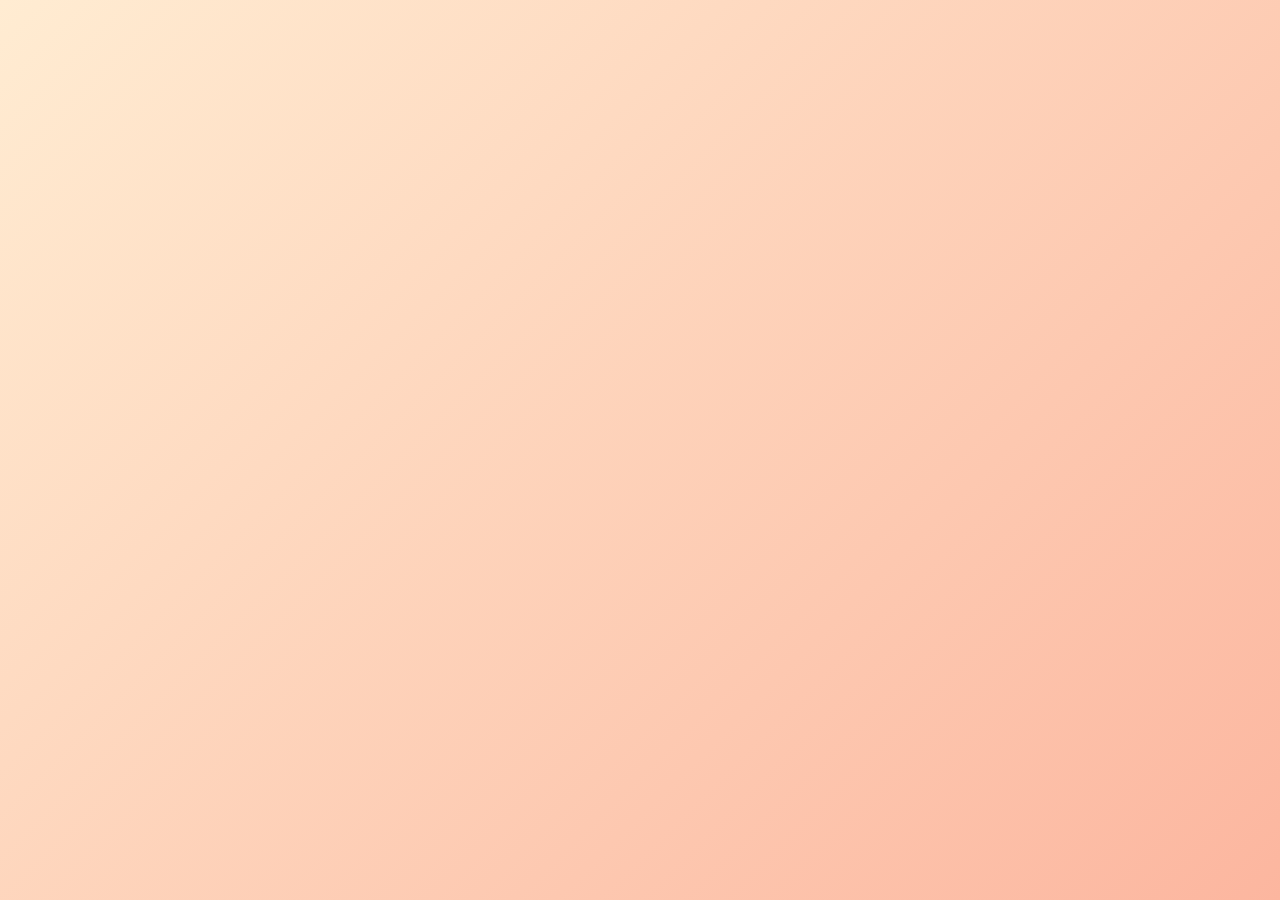
==== commit 38db3c59: "Clean rebuild from local files" ====
--- a/index.html
+++ b/index.html
@@ -6,6962 +6,103 @@
 <!-- NOVA SAFE HEAD -->
 <meta charset="utf-8"/>
 <meta name="viewport" content="width=device-width, initial-scale=1"/>
-<style id="nova-space-arena-style">
-/* === NOVA SAFE SPACE-ARENA PACK === */
-:root{ --nova-neon:#00f0ff; --nova-mint:#00ffcc; --nova-blue:#66a6ff; }
-
-/* Background upgrade (scoped by detection class when applied) */
-.nova-duel-arena{
-  position: relative; isolation:isolate;
-  background: radial-gradient(1200px 600px at 50% 120%, #061129 0%, #040a1a 40%, #020611 70%, #01030a 100%) !important;
-  overflow: hidden;
-}
-.nova-duel-arena::before{
-  content:''; position:absolute; inset:-20%;
-  background:
-    radial-gradient(2px 2px at 20% 30%, #d1e6ff 50%, transparent 51%) repeat,
-    radial-gradient(1px 1px at 60% 70%, #9bc2ff 50%, transparent 51%) repeat,
-    radial-gradient(1px 1px at 80% 20%, #ffffff 50%, transparent 51%) repeat;FV
-  background-size: 300px 300px, 250px 250px, 200px 200px;
-  animation: novaStarDrift 40s linear infinite;
-  opacity:.75; z-index:0; pointer-events:none;
-  filter: drop-shadow(0 0 2px rgba(160,200,255,.4));
-}
-.nova-duel-arena::after{
-  content:''; position:absolute; inset:-10%;
-  background: conic-gradient(from 0deg at 50% -10%, rgba(0,255,255,.06), transparent 20%, rgba(255,0,255,.06) 40%, transparent 60%, rgba(0,255,255,.06) 80%, transparent);
-  filter: blur(8px); animation: novaSweep 12s linear infinite; z-index:1; pointer-events:none;
-}
-@keyframes novaStarDrift{ to { transform: translateY(-200px); } }
-@keyframes novaSweep{ to { transform: rotate(1turn); } }
-
-/* Question card readability */
-.nova-question{
-  position:relative;
-  background: rgba(8,18,40,.92) !important;
-  border:2px solid rgba(0,200,255,.45) !important;
-  border-radius:16px !important;
-  box-shadow: inset 0 0 20px rgba(0, 200, 255, .25), 0 0 24px rgba(0, 200, 255, .25);
-  color:#e9f4ff !important;
-  backdrop-filter: blur(6px);
-  z-index:5 !important;
-}
-.nova-question .nova-aurora{
-  position:absolute; left:3%; width:94%; height:10px; top:-3px;
-  background: linear-gradient(90deg, rgba(0,255,200,.0), rgba(0,255,200,.35), rgba(0,160,255,.55), rgba(0,255,200,.35), rgba(0,255,200,.0));
-  filter: blur(8px); opacity:.9; border-radius: 8px;
-  animation: novaAuroraMove 6s ease-in-out infinite; pointer-events:none;
-}
-@keyframes novaAuroraMove{
-  0%,100%{ transform: translateX(-4%) scaleY(1); opacity:.85; }
-  50%{ transform: translateX(4%) scaleY(1.08); opacity:1; }
-}
-
-/* Options readability */
-.nova-duel-arena .option-button,
-.nova-duel-arena [class*="option" i]{
-  background: linear-gradient(180deg, rgba(28,40,72,.9), rgba(10,16,30,.9)) !important;
-  border:1px solid rgba(0,200,255,.35) !important;
-  color: #e9f4ff !important;
-  box-shadow: 0 4px 12px rgba(0,0,0,.35), 0 0 12px rgba(0,200,255,.25) inset;
-  position:relative; z-index:6 !important;
-}
-
-/* Neon +1 */
-.animated-plus-one{
-  font-weight:900; font-size: 9em;
-  background: linear-gradient(90deg, var(--nova-neon), var(--nova-mint), var(--nova-blue), var(--nova-neon));
-  -webkit-background-clip: text; -webkit-text-fill-color: transparent;
-  filter: drop-shadow(0 0 10px rgba(0,255,255,.65)) drop-shadow(0 0 25px rgba(0,180,255,.45)) drop-shadow(0 0 40px rgba(0,120,255,.35));
-  letter-spacing:-2px; animation: novaPlusFly 1.1s cubic-bezier(.25,.8,.25,1) forwards, novaPlusFlicker 1.1s linear; pointer-events:none; z-index: 1000;
-}
-@keyframes novaPlusFly{
-  0%{ opacity:0; transform: translate(-50%, -50%) scale(.6) rotate(-6deg); }
-  12%{ opacity:1; transform: translate(-50%, -50%) scale(1.05) rotate(0deg);}
-  100%{ opacity:0; transform: translate(calc(-50% + 260px), calc(-50% - 260px)) scale(.55) rotate(6deg);}
-}
-@keyframes novaPlusFlicker{
-  0%, 100%{ filter: drop-shadow(0 0 10px rgba(0,255,255,.65)) drop-shadow(0 0 25px rgba(0,180,255,.45)) drop-shadow(0 0 40px rgba(0,120,255,.35)); }
-  50%{ filter: drop-shadow(0 0 14px rgba(0,255,255,.9)) drop-shadow(0 0 30px rgba(0,180,255,.7)) drop-shadow(0 0 54px rgba(0,120,255,.6)); }
-}
-
-/* Decorative orbs (anchored + behind UI) */
-.nova-orbs{ position:absolute; inset:0; z-index:2; pointer-events:none; }
-.nova-orb{ position:absolute; width:clamp(34px, 5vw, 58px); height:clamp(34px, 5vw, 58px); border-radius:50%; opacity:.82;
-  background:
-    radial-gradient(45% 45% at 30% 30%, rgba(255,255,255,.45), rgba(255,255,255,0) 60%),
-    radial-gradient(75% 75% at 50% 50%, rgba(110,170,255,.38), rgba(24,60,130,.12) 74%, rgba(0,0,0,0) 76%);
-  box-shadow: inset 0 0 18px rgba(120,180,255,.35), 0 6px 18px rgba(0,0,0,.35);
-  animation: novaOrbBreath 4.8s ease-in-out infinite; will-change: transform, filter, opacity;
-}
-.nova-orb.orb-a{ left:10px; top:10px; }
-.nova-orb.orb-b{ right:10px; bottom:10px; }
-@keyframes novaOrbBreath{ 0%,100%{ transform: scale(1);} 50%{ transform: scale(1.07);} }
-
-/* Force suspicious round blobs behind UI and non-interactive */
-.nova-force-behind{ z-index:1 !important; pointer-events:none !important; opacity:.6 !important; mix-blend-mode: screen; }
-
-/* UI elevation */
-.nova-duel-arena .question-container, 
-.nova-duel-arena [class*="soru" i],
-.nova-duel-arena .option-button, 
-.nova-duel-arena [class*="option" i],
-.nova-duel-arena [class*="player" i], 
-.nova-duel-arena [class*="score" i]{
-  position:relative; z-index:8 !important;
-}
-
-/* Shockwave on orb */
-.nova-orb .shockwave{
-  position:absolute; left:50%; top:50%; width:10px; height:10px; border-radius:50%;
-  border:2px solid rgba(0,255,200,.65);
-  transform: translate(-50%,-50%) scale(0.2);
-  opacity:.9; animation: novaOrbShock 800ms ease-out forwards; box-shadow: 0 0 16px rgba(0,255,200,.65);
-}
-@keyframes novaOrbShock{ to{ transform: translate(-50%,-50%) scale(5); opacity:0; } }
-</style>
-<style id="mini-game-fab-override">#mini-game-fab{right:auto !important; bottom:auto !important; left:12px; top:12px;}</style>
+<meta name="referrer" content="strict-origin-when-cross-origin"/>
+<link rel="stylesheet" href="styles/base.css" />
+<link rel="stylesheet" href="styles/layout.css" />
+<link rel="stylesheet" href="styles/components.css" />
+<link rel="stylesheet" href="styles/features.css" />
+<link rel="stylesheet" href="styles/001-nova-space-arena-style.css" />
 
 <meta charset="utf-8"/>
 <meta content="width=device-width, initial-scale=1, maximum-scale=1, viewport-fit=cover" name="viewport"/>
 <title>Şampiyonlar Düellosu</title>
 <!-- Comfortaa Font -->
 <link href="https://fonts.googleapis.com/css2?family=Comfortaa:wght@400;700&amp;display=swap" rel="stylesheet"/>
-<style>
-
-/* === Nova: Explanation Highlight (Single Player) === */
-.explanation-container{margin-top:14px;display:none;}
-
-/** Mağaza kategori butonlarını DB'deki adlarla render eder. */
-
-function renderStoreCategoryButtons() {
-  const area = document.querySelector('.profile-categories');
-  if (!area) return;
-  area.style.display = 'flex';
-  area.innerHTML = '';
-
-  // Tüm mevcut anahtarları çıkar
-  const keys = [];
-  try {
-    for (const k of Object.keys(photoCategories || {})) { keys.push(k); }
-  } catch(_){}
-
-  // Hiç yoksa yine de bilinen varsayılanları öner
-  if (!keys.length) keys.push('DünyaDevleri','cesur','TemelKarakterler','SüperLig','DünyaFutbolcuları','KizlarKösesi','EFSANE');
-
-  // Tekrarsızlaştır
-  /*NOVA_RENDER_ORDER_ENFORCED*/
-  // 'EFSANE' butonunu DOM'da en sona yazmak için listeyi böl
-  const otherKeys = keys.filter(k => k !== 'EFSANE' && k !== 'duel');
-  const ordered = [...(keys.includes('duel') ? ['duel'] : []), ...otherKeys, 'EFSANE'];
-  // tekrarlı 'EFSANE' eklemelerini temizle
-  const seen = new Set();
-  const finalKeys = ordered.filter(k => (k==='EFSANE' ? (!seen.has('EFSANE') && (seen.add('EFSANE')||true)) : (!seen.has(k) && (seen.add(k)||true))));
-
-  /*NOVA_FORCE_ORDER*/
-  try {
-    // 'EFSANE'yi sona taşı (güçlü garanti)
-    const ix = keys.indexOf('EFSANE');
-    if (ix > -1) { keys.splice(ix,1); }
-    // ayrıca 'duel' varsa onu en başa çekme/yerinde bırakma
-    // diğerlerini sırayla yaz, sonra EFSANE'yi ekle
-    keys.push('EFSANE');
-  } catch(_){}
-
-  // 'EFSANE'yi en sona al
-  try {
-    const idx = keys.indexOf('EFSANE');
-    if (idx > -1) { keys.splice(idx, 1); keys.push('EFSANE'); }
-  } catch(_){}
-
-  const seen = new Set(); const finalKeys = [];
-  keys.forEach(k => { if (k && !seen.has(k)) { seen.add(k); finalKeys.push(k); } });
-
-  finalKeys.forEach((k, i) => {
-    const btn = document.createElement('button');
-    btn.className = 'category-button' + (i===0 ? ' active' : '');
-    btn.dataset.category = k;
-    btn.textContent = k;
-    btn.addEventListener('click', () => {
-      document.querySelectorAll('.category-button').forEach(b => b.classList.remove('active'));
-      btn.classList.add('active');
-      const duelStore = document.getElementById('duelCreditsStore');
-      const photosContainer = document.getElementById('profilePhotosContainer');
-      if (duelStore && photosContainer) {
-        if (k === 'duel') { duelStore.style.display='block'; photosContainer.style.display='none'; }
-        else { duelStore.style.display='none'; photosContainer.style.display='grid'; }
-      }
-      loadProfilePhotos(k);
-    });
-    area.appendChild(btn);
-  });
-}
-);
-    // Ekstra bilinmeyen anahtarlar için:
-    try {
-      const allKeys = Object.keys({DünyaDevleri:photoCategories.DünyaDevleri, cesur:photoCategories.cesur, sampiyon:photoCategories.sampiyon}).filter(Boolean);
-      allKeys.forEach(k => set.add(k));
-    } catch(_) {}
-    cats.push(...Array.from(set));
-  }
-
-  // Butonları oluştur
-  cats.forEach((k, i) => {
-    const btn = document.createElement('button');
-    btn.className = 'category-button' + (i===0 ? ' active' : '');
-    btn.dataset.category = k;
-    // Görünen isim DB anahtarı olsun (ör: 'DünyaDevleri', 'cesur'...), istersen burada displayName eşlemesi yapabiliriz
-    btn.textContent = k;
-    area.appendChild(btn);
-  });
-
-  // Event binding
-  document.querySelectorAll('.category-button').forEach(button => {
-    button.addEventListener('click', () => {
-      document.querySelectorAll('.category-button').forEach(b => b.classList.remove('active'));
-      button.classList.add('active');
-
-      const duelStore = document.getElementById('duelCreditsStore');
-      const photosContainer = document.getElementById('profilePhotosContainer');
-
-      if (button.dataset.category === 'duel') {
-        duelStore.style.display = 'block';
-        photosContainer.style.display = 'none';
-      } else {
-        duelStore.style.display = 'none';
-        photosContainer.style.display = 'grid';
-        loadProfilePhotos(button.dataset.category);
-      }
-    });
-  });
-}
-.explanation-card{
-  background:#ecfdf5;             /* açık yeşil */
-  border:3px solid #166534;       /* koyu yeşil çerçeve */
-  border-radius:14px;
-  padding:14px;
-  box-shadow:0 10px 24px rgba(22,101,52,0.18);
-  animation: expCardIn .25s ease-out;
-}
-@keyframes expCardIn{from{transform:translateY(6px);opacity:0}to{transform:translateY(0);opacity:1}}
-.explanation-title{
-  display:inline-block;
-  font-weight:900;
-  font-size:1rem;
-  color:#065f46;
-  background:#d1fae5;
-  border:2px solid #065f46;
-  padding:4px 10px;
-  border-radius:999px;
-  letter-spacing:.3px;
-  margin-bottom:8px;
-}
-.explanation-correct{
-  font-size:1.1rem;
-  font-weight:800;
-  color:#065f46;
-  background:linear-gradient(0deg, rgba(5,150,105,.10), rgba(5,150,105,.10));
-  border-left:6px solid #10b981;
-  padding:8px 12px;
-  border-radius:10px;
-  margin:6px 0 8px 0;
-}
-.explanation-text{
-  font-size:.98rem;
-  color:#064e3b;
-  line-height:1.35;
-  background:#f0fdf4;
-  border-left:4px dashed #34d399;
-  padding:10px 12px;
-  border-radius:8px;
-}
-.next-question-button{
-  margin-top:10px;
-  display:inline-flex;
-  align-items:center;
-  gap:8px;
-  background:#10b981;
-  color:#fff;
-  font-weight:700;
-  border:none;
-  border-radius:10px;
-  padding:10px 16px;
-  cursor:pointer;
-  transition:transform .15s ease, box-shadow .2s ease, background .2s ease;
-}
-.next-question-button:hover{transform:translateY(-1px);box-shadow:0 8px 18px rgba(16,185,129,.35);background:#059669}
-.next-question-button:active{transform:translateY(0);box-shadow:none}
-/* === End Nova === */
-
-        /* CSS Kodları */
-        * {
-            box-sizing: border-box;
-            margin: 0;
-            padding: 0;
-            font-family: 'Comfortaa', cursive;
-        }
-
-        body {
-            background: linear-gradient(135deg, #ffecd2 0%, #fcb69f 100%);
-            min-height: 100vh;
-            display: flex;
-            justify-content: center;
-            align-items: center;
-            padding: 20px;
-            animation: backgroundPulse 10s infinite alternate;
-        }
-
-        @keyframes backgroundPulse {
-            from {
-                background: linear-gradient(135deg, #ffecd2 0%, #fcb69f 100%);
-            }
-            to {
-                background: linear-gradient(135deg, #fbc2eb 0%, #a6c1ee 100%);
-            }
-        }
-
-        .container, .game-container, .student-selection-container, .single-player-game-container, .duel-selection-container, .duel-game-container {
-            background: white;
-            padding: 30px 40px;
-            border-radius: 20px;
-            box-shadow: 0 15px 35px rgba(0, 0, 0, 0.2);
-            width: 100%;
-            max-width: 1200px;
-            text-align: left;
-            transform: scale(0.95);
-            transition: transform 0.3s ease, opacity 0.3s ease;
-            opacity: 0;
-            animation: fadeInUp 0.5s forwards;
-        }
-
-.logout-button {
-    background-color: #dc3545; /* Kırmızı renk */
-    color: white;
-    padding: 10px 20px;
-    border: none;
-    border-radius: 10px; /* Köşeleri yuvarla */
-    cursor: pointer;
-    transition: background-color 0.3s, transform 0.2s;
-    font-size: 1.1em;
-    margin-top: 20px; /* Üstten boşluk */
-    box-shadow: 0 5px 15px rgba(0,0,0,0.1);
-}
-
-.logout-button:hover {
-    background-color: #c82333; /* Hover sırasında biraz daha koyu kırmızı */
-    transform: scale(1.05);
-    box-shadow: 0 7px 20px rgba(0,0,0,0.2);
-}
-
-
-select {
-    background: linear-gradient(135deg, #ffecd2 0%, #fcb69f 100%);
-    border: 2px solid #ff8a00;
-    border-radius: 12px;
-    padding: 12px;
-    font-size: 1.1em;
-    color: #333;
-    box-shadow: 0 4px 6px rgba(0, 0, 0, 0.1);
-    transition: all 0.3s ease-in-out;
-}
-
-.friends-button {
-    background: linear-gradient(135deg, #6366f1, #4f46e5);
-    color: white;
-    padding: 18px;
-    border: none;
-    border-radius: 12px;
-    font-size: 1.1em;
-    cursor: pointer;
-    transition: all 0.3s ease;
-    display: flex;
-    align-items: center;
-    justify-content: center;
-    gap: 10px;
-}
-
-.student-stats-container {
-    position: relative;
-    margin-top: 10px; /* Azaltıldı: 20px -> 15px */
-    padding: 2px; /* Azaltıldı: 5px -> 3px */
-    perspective: 1000px;
-}
-
-.student-stats {
-    display: flex;
-    justify-content: center;
-    gap: 6px; /* Azaltıldı: 25px -> 15px */
-    padding: 5px; /* Azaltıldı: 15px -> 10px */
-    background: rgba(255, 255, 255, 0.1);
-    border-radius: 12px; /* Azaltıldı: 20px -> 15px */
-    backdrop-filter: blur(10px);
-    box-shadow: 0 6px 24px 0 rgba(31, 38, 135, 0.37); /* Azaltıldı shadow */
-    border: 1px solid rgba(255, 255, 255, 0.18);
-    transform-style: preserve-3d;
-    animation: floatStats 6s ease-in-out infinite;
-}
-
-.stats-item {
-    position: relative;
-    display: flex;
-    align-items: center;
-    gap: 4px; /* Azaltıldı: 12px -> 8px */
-    padding: 4px 8px; /* Azaltıldı: 12px 20px -> 8px 15px */
-    border-radius: 8px; /* Azaltıldı: 16px -> 12px */
-    background: rgba(255, 255, 255, 0.05);
-    overflow: hidden;
-    transition: all 0.3s ease;
-}
-
-
-
-.stats-glow {
-    position: absolute;
-    top: 50%;
-    left: 50%;
-    width: 100%;
-    height: 100%;
-    transform: translate(-50%, -50%);
-    pointer-events: none;
-    z-index: 1;
-}
-
-.trophy-glow {
-    background: radial-gradient(circle at center,
-        rgba(255, 215, 0, 0.3) 0%,
-        transparent 70%);
-    animation: pulseGold 2s ease-in-out infinite;
-}
-
-.diamond-glow {
-    background: radial-gradient(circle at center,
-        rgba(30, 144, 255, 0.3) 0%,
-        transparent 70%);
-    animation: pulseBlue 2s ease-in-out infinite;
-}
-
-.stats-icon {
-    position: relative;
-    font-size: 1.1em; /* Azaltıldı: 2em -> 1.3em */
-    z-index: 2;
-}
-
-.trophy-stats .stats-icon {
-    animation: shakeRotate 3s ease-in-out infinite;
-    filter: drop-shadow(0 0 10px rgba(255, 215, 0, 0.5));
-}
-
-.diamond-stats .stats-icon {
-    animation: floatShine 3s ease-in-out infinite;
-    filter: drop-shadow(0 0 10px rgba(30, 144, 255, 0.5));
-}
-
-.stats-value {
-    position: relative;
-    font-size: 1em; /* Azaltıldı: 1.6em -> 1.2em */
-    font-weight: bold;
-    z-index: 2;
-}
-
-.trophy-stats .stats-value {
-    font-size: 1em;
-    background: linear-gradient(45deg, #ffd700, #ff8c00);
-    -webkit-background-clip: text;
-    -webkit-text-fill-color: transparent;
-    text-shadow: 1px 1px 2px rgba(0, 0, 0, 0.2);
-}
-
-.diamond-stats .stats-value {
-    background: linear-gradient(45deg, #00bfff, #1e90ff, #4169e1);
-    -webkit-background-clip: text;
-    -webkit-text-fill-color: transparent;
-    animation: shimmerBlue 3s linear infinite;
-    text-shadow: 2px 2px 4px rgba(0, 0, 0, 0.3);
-}
-
-.stats-item:hover {
-    transform: translateY(-3px) scale(1.03); /* Azaltıldı: -5px -> -3px, 1.05 -> 1.03 */
-    box-shadow: 0 8px 16px rgba(0, 0, 0, 0.2); /* Azaltıldı: 10px 20px -> 8px 16px */
-}
-
-@keyframes floatStats {
-    0%, 100% { transform: translateY(0) rotateX(0); }
-    50% { transform: translateY(-5px) rotateX(3deg); } /* Azaltıldı: -10px -> -5px, 5deg -> 3deg */
-}
-
-@keyframes pulseGold {
-    0%, 100% { opacity: 0.3; transform: translate(-50%, -50%) scale(1); }
-    50% { opacity: 0.6; transform: translate(-50%, -50%) scale(1.1); } /* Azaltıldı: 1.2 -> 1.1 */
-}
-
-@keyframes pulseBlue {
-    0%, 100% { opacity: 0.3; transform: translate(-50%, -50%) scale(1); }
-    50% { opacity: 0.6; transform: translate(-50%, -50%) scale(1.1); } /* Azaltıldı: 1.2 -> 1.1 */
-}
-
-@keyframes shakeRotate {
-    0%, 100% { transform: rotate(-3deg); } /* Azaltıldı: -5deg -> -3deg */
-    25% { transform: rotate(0deg) scale(1.05); } /* Azaltıldı: 1.1 -> 1.05 */
-    50% { transform: rotate(3deg); } /* Azaltıldı: 5deg -> 3deg */
-    75% { transform: rotate(0deg) scale(1); }
-}
-
-@keyframes floatShine {
-    0%, 100% { transform: translateY(0) scale(1); filter: brightness(1); }
-    50% { transform: translateY(-3px) scale(1.05); filter: brightness(1.2); } /* Azaltıldı: -5px -> -3px, 1.1 -> 1.05, 1.3 -> 1.2 */
-}
-
-@keyframes shimmerGold {
-    0% { background-position: 0% 50%; }
-    100% { background-position: 200% 50%; }
-}
-
-@keyframes shimmerBlue {
-    0% { background-position: 0% 50%; }
-    100% { background-position: 200% 50%; }
-}
-
-.trophy-stats:hover .trophy-glow {
-    animation: pulseGold 1s ease-in-out infinite;
-}
-
-.diamond-stats:hover .diamond-glow {
-    animation: pulseBlue 1s ease-in-out infinite;
-}
-
-/* Hover efektleri için ek parıltılar */
-.stats-item::before {
-    content: '';
-    position: absolute;
-    top: -50%;
-    left: -50%;
-    width: 200%;
-    height: 200%;
-    background: radial-gradient(circle at center,
-        rgba(255, 255, 255, 0.2) 0%,
-        transparent 50%);
-    transform: rotate(45deg);
-    transition: 0.5s;
-    opacity: 0;
-}
-
-.stats-item:hover::before {
-    opacity: 1;
-    animation: rotateSweep 1s linear infinite;
-}
-
-@keyframes rotateSweep {
-    0% { transform: rotate(45deg) translateY(0%); }
-    100% { transform: rotate(45deg) translateY(100%); }
-}
-
-.friends-button:hover {
-    transform: scale(1.05);
-    background: linear-gradient(135deg, #4f46e5, #4338ca);
-}
-
-.friends-container {
-    display: none;
-    flex-direction: column;
-    gap: 25px;
-    padding: 30px;
-    background: white;
-    border-radius: 20px;
-    box-shadow: 0 15px 35px rgba(0,0,0,0.2);
-}
-
-.search-section {
-    display: flex;
-    flex-direction: column;
-    gap: 15px;
-}
-
-.search-box {
-    display: flex;
-    gap: 10px;
-}
-
-.search-box input {
-    flex: 1;
-    padding: 12px;
-    border: 2px solid #e5e7eb;
-    border-radius: 8px;
-    font-size: 1em;
-}
-
-#search-button {
-    background: #10b981;
-    color: white;
-    border: none;
-    border-radius: 8px;
-    padding: 0 20px;
-    cursor: pointer;
-    transition: background 0.3s;
-}
-
-.search-results, .friends-list {
-    display: flex;
-    flex-direction: column;
-    gap: 10px;
-}
-
-.friend-card {
-    display: flex;
-    align-items: center;
-    padding: 15px;
-    background: #f3f4f6;
-    border-radius: 10px;
-    gap: 15px;
-}
-
-.player-item {
-    display: flex;
-    align-items: center;
-    gap: 15px;
-    background: #f9f9f9;
-    padding: 10px;
-    border-radius: 8px;
-    margin-bottom: 10px;
-    box-shadow: 0 2px 5px rgba(0,0,0,0.1);
-}
-
-.player-photo {
-    width: 50px;
-    height: 50px;
-    border-radius: 12px;
-    object-fit: cover;
-    border: 2px solid #ff8a00;
-}
-
-.player-name {
-    flex: 1;
-    font-size: 1em;
-    font-weight: bold;
-    color: #333;
-}
-
-.davet-et-button, .oyunda-button {
-    padding: 8px 14px;
-    border: none;
-    border-radius: 6px;
-    cursor: pointer;
-    transition: background-color 0.3s;
-    font-size: 0.9em;
-}
-
-.davet-et-button {
-    background-color: #a2b8;
-    color: white;
-}
-
-.davet-et-button:hover {
-    background-color: #138496;
-}
-
-.oyunda-button {
-    background-color: #f59e0b;
-    color: white;
-    cursor: not-allowed;
-    opacity: 0.7;
-}
-
-.oyunda-button:hover {
-    background-color: #d97706;
-    opacity: 0.7;
-}
-
-
-.friend-photo {
-    width: 50px;
-    height: 50px;
-    border-radius: 12px;
-    object-fit: cover;
-}
-
-.friend-info {
-    flex: 1;
-}
-
-.friend-name {
-    font-weight: bold;
-    color: #111827;
-}
-
-.friend-class {
-    color: #6b7280;
-    font-size: 0.9em;
-}
-
-.add-friend-button {
-    background: #10b981;
-    color: white;
-    border: none;
-    border-radius: 6px;
-    padding: 8px 15px;
-    cursor: pointer;
-    transition: all 0.3s;
-}
-
-.add-friend-button:hover {
-    background: #059669;
-    transform: scale(1.05);
-}
-
-.friend-status {
-    padding: 6px 12px;
-    border-radius: 15px;
-    font-size: 0.9em;
-}
-
-.status-offline {
-    background: #e5e7eb;
-    color: #374151;
-}
-
-.status-online {
-    background: #dcfce7;
-    color: #166534;
-}
-
-
-
-.status-in-game {
-    background: #fee2e2;
-    color: #991b1b;
-}
-
-/* Hover ve odaklanma efekti */
-select:hover, select:focus {
-    background: linear-gradient(135deg, #fbc2eb 0%, #a6c1ee 100%);
-    border-color: #f7786b;
-    box-shadow: 0 6px 12px rgba(0, 0, 0, 0.2);
-    outline: none;
-}
-
-option {
-    background-color: white;
-    color: #333;
-    padding: 10px;
-    font-size: 1em;
-    font-family: 'Comfortaa', sans-serif;
-}
-
-
-        @keyframes fadeInUp {
-            to {
-                transform: scale(1);
-                opacity: 1;
-            }
-        }
-
-#main-screen {
-    display: flex;
-    flex-direction: column; /* İçeriği dikey hizalar */
-    align-items: center; /* Yatayda ortalar */
-    justify-content: center; /* Dikeyde ortalar */
-    gap: 20px; /* Elemanlar arasındaki boşluk */
-    position: relative; /* Efektler için gerekli */
-    padding: 30px;
-    width: 950%; /* Genişlik (ekranın %80'i) */
-    max-width: 1400px; /* Maksimum genişlik */
-    min-height: 300px; /* Minimum yükseklik */
-    background: url('https://i.ibb.co/2FVVr25/Yeni-proje-2.gif') center center;
-    background-size: cover;
-    background-repeat: no-repeat;
-    border: 5px solid transparent;
-    border-radius: 20px; /* Köşe yuvarlama */
-    box-shadow: 0 6px 18px rgba(0, 0, 0, 0.2); /* Yumuşak gölge */
-    overflow: hidden; /* Taşmaları gizler */
-    z-index: 1; /* Diğer elemanlarla çakışmayı önler */
-}
-
-/* Hareketli ışık efekti */
-#main-screen::before {
-    /* Bu bloğu tamamen kaldırabilir veya şu şekilde değiştirebilirsiniz: */
-    content: '';
-    position: absolute;
-    top: -20%;
-    left: -150%;
-    width: 300%;
-    height: 200%;
-    background: none; /* linear-gradient yerine none kullanarak efekti kaldırıyoruz */
-    animation: none; /* Animasyonu da kaldırıyoruz */
-    z-index: 0;
-    pointer-events: none;
-}
-
-/* Çerçeve parlaması */
-@keyframes glowingBorder {
-    0% {
-        box-shadow: 0 0 5px #ff8a00, 0 0 10px #ff8a00;
-    }
-    50% {
-        box-shadow: 0 0 15px #fbc2eb, 0 0 20px #fbc2eb;
-    }
-    100% {
-        box-shadow: 0 0 5px #a6c1ee, 0 0 10px #a6c1ee;
-    }
-}
-
-@keyframes lightMove {
-    0% {
-        transform: translateX(-100%);
-    }
-    100% {
-        transform: translateX(100%);
-    }
-}
-
-        @keyframes slideIn {
-            from { opacity: 0; transform: translateX(100px); }
-            to { opacity: 1; transform: translateX(0); }
-        }
-
-        .student-info {
-            display: flex;
-            flex-direction: column;
-            align-items: center;
-            width: 40%;
-            animation: bounceIn 1s;
-        }
-
-        @keyframes bounceIn {
-            0% { transform: scale(0.3); opacity: 0; }
-            50% { transform: scale(1.05); opacity: 1; }
-            70% { transform: scale(0.9); }
-            100% { transform: scale(1); }
-        }
-
-        .student-photo {
-            width: 160px;
-            height: 160px;
-            border-radius: 12px;
-            object-fit: cover;
-            border: 4px solid #ff8a00;
-            margin-bottom: 20px;
-            transition: transform 0.3s;
-        }
-
-        .student-photo:hover {
-            transform: rotate(360deg);
-        }
-
-        .student-name {
-            font-size: 1em;
-            font-weight: bold;
-            color: #333;
-            text-align: center;
-            margin-bottom: 10px;
-            text-shadow: 2px 2px #ff8a00;
-        }
-
-        .student-cup {
-            display: flex;
-            flex-direction: column;
-            align-items: center;
-            margin-top: 15px;
-            animation: popIn 0.5s;
-        }
-
-        @keyframes popIn {
-            from { transform: scale(0.5); opacity: 0; }
-            to { transform: scale(1); opacity: 1; }
-        }
-
-.game-cup-image {
-    width: 40px;
-    height: 40px;
-    margin-bottom: 5px;
-    transform-origin: center;
-    animation: trophyBounce 2s infinite;
-}
-
-@keyframes trophyGlow {
-    from {
-        box-shadow: 0 0 20px rgba(255, 215, 0, 0.5);
-    }
-    to {
-        box-shadow: 0 0 30px rgba(255, 215, 0, 0.8);
-    }
-}
-
-@keyframes trophyBounce {
-    0%, 100% {
-        transform: translateY(0);
-    }
-    50% {
-        transform: translateY(-10px);
-    }
-}
-
-.trophy-container {
-    display: flex;
-    justify-content: center;
-    flex-wrap: wrap;
-    gap: 10px;
-    margin: 10px auto;
-    padding: 0 15px;
-    max-width: 300px;
-}
-
-.trophy-inner {
-    background: rgba(255, 255, 255, 0.9);
-    border-radius: 10px;
-    padding: 15px;
-    display: flex;
-    flex-direction: column;
-    align-items: center;
-    gap: 10px;
-}
-
-.trophy {
-    font-size: 1.5em;
-    opacity: 0;
-    transform: translateY(20px);
-}
-
-@keyframes trophyEntry {
-    0% {
-        opacity: 0;
-        transform: translateY(50px) scale(0.5);
-    }
-    100% {
-        opacity: 1;
-        transform: translateY(0) scale(1);
-    }
-}
-
-
-        @keyframes rotateCup {
-            from { transform: rotate(0deg); }
-            to { transform: rotate(360deg); }
-        }
-
-.game-cup-score {
-    font-size: 1.5em;
-    font-weight: bold;
-    background: linear-gradient(45deg, #ffd700, #ff8c00);
-    -webkit-background-clip: text;
-    -webkit-text-fill-color: transparent;
-    text-shadow: 2px 2px 4px rgba(0, 0, 0, 0.2);
-}
-
-        @keyframes fadeIn {
-            from { opacity: 0; transform: scale(0.8); }
-            to { opacity: 1; transform: scale(1); }
-        }
-
-        .buttons {
-            display: flex;
-            flex-direction: column;
-            gap: 20px;
-            width: 55%;
-            align-items: flex-start;
-            animation: slideButtons 0.7s ease forwards;
-        }
-
-        @keyframes slideButtons {
-            from { opacity: 0; transform: translateY(50px); }
-            to { opacity: 1; transform: translateY(0); }
-        }
-
-.buttons {
-    display: flex; /* Flexbox düzeni */
-    flex-direction: column; /* Butonları dikey hizalar */
-    align-items: stretch; /* Butonları çerçeveye tam yayar */
-    justify-content: center; /* Butonlar arasında eşit hizalama */
-    gap: 20px; /* Butonlar arasında dikey boşluk */
-    padding: 10px; /* Çerçeve içi boşluk */
-    width: 100%; /* Çerçeve genişliği */
-    max-width: 900px; /* Maksimum genişlik */
-    margin: 0 auto; /* Ortalamak için */
-    box-sizing: border-box; /* Padding ve border dahil */
-}
-
-.buttons button {
-    /* Mevcut özellikleri koru */
-    width: 100%;
-    padding: 18px;
-    border: none;
-    border-radius: 12px;
-    font-size: 1.1em;
-    cursor: pointer;
-    transition: transform 0.2s, opacity 0.2s, box-shadow 0.3s;
-    display: flex;
-    align-items: center;
-    justify-content: center;
-    position: relative;
-    overflow: hidden;
-
-    /* Yeni metin geliştirmeleri */
-    text-shadow: 2px 2px 4px rgba(0, 0, 0, 0.2);
-    letter-spacing: 0.5px;
-    font-weight: 600;
-}
-
-.offline-button {
-    background-color: #808080;
-    color: white;
-    padding: 8px 14px;
-    border: none;
-    border-radius: 6px;
-    cursor: not-allowed;
-    opacity: 0.7;
-    font-size: 0.9em;
-}
-
-.student-diamond {
-    display: flex;
-    flex-direction: column;
-    align-items: center;
-    margin-top: 10px;
-    animation: diamondGlow 3s infinite alternate;
-}
-
-.diamond-count {
-    font-size: 1.3em;
-    font-weight: bold;
-    color: #1e90ff;
-    text-shadow: 0 0 1px #1e90ff;
-    animation: diamondPulse 2.5s infinite alternate;
-}
-
-@keyframes diamondGlow {
-    from {
-        filter: drop-shadow(0 0 2px #1e90ff);
-    }
-    to {
-        filter: drop-shadow(0 0 8px #1e90ff);
-    }
-}
-
-@keyframes diamondPulse {
-    from {
-        transform: scale(1);
-    }
-    to {
-        transform: scale(1.1);
-    }
-}
-
-.buttons button::before {
-    content: '';
-    position: absolute;
-    width: 200%;
-    height: 200%;
-    background: rgba(255, 255, 255, 0.2);
-    top: 50%;
-    left: 50%;
-    transform: translate(-50%, -50%) rotate(45deg);
-    transition: all 0.5s;
-}
-
-.buttons button:hover::before {
-    width: 0%;
-    height: 0%;
-    opacity: 0;
-}
-
-.buttons button:hover {
-    transform: scale(1.05);
-    opacity: 0.9;
-    box-shadow: 0 8px 20px rgba(0, 0, 0, 0.2);
-}
-
-.single-player {
-    background: linear-gradient(135deg, #ff6f61, #ff9a9e);
-    color: white;
-    text-shadow: 2px 2px 4px rgba(0, 0, 0, 0.3);
-}
-
-
-.friend-added-button {
-    background-color: #808080;
-    color: white;
-    padding: 8px 14px;
-    border: none;
-    border-radius: 6px;
-    cursor: not-allowed;
-    opacity: 0.7;
-    font-size: 0.9em;
-}
-
-.add-friend-button {
-    background-color: #28a745;
-    color: white;
-    padding: 8px 14px;
-    border: none;
-    border-radius: 6px;
-    cursor: pointer;
-    transition: background-color 0.3s;
-    font-size: 0.9em;
-}
-
-.add-friend-button:hover {
-    background-color: #218838;
-    transform: scale(1.05);
-}
-
-.kupa-siralama-button {
-    background-color: #f7cac9;
-    color: black !important;
-    background-image: linear-gradient(135deg, #edf500, #8ff514);
-    box-shadow: 0 0 15px rgba(247, 202, 201, 0.7);
-    position: relative;
-    overflow: hidden;
-}
-
-.kupa-siralama-button::after {
-    content: '';
-    position: absolute;
-    top: -50%;
-    left: -50%;
-    width: 200%;
-    height: 200%;
-    background: rgba(247, 202, 201, 0.2);
-    transform: rotate(45deg);
-    animation: shine 3s infinite;
-}
-
-
-        @keyframes shine {
-            0% {
-                transform: rotate(45deg) translate(-100%, -100%);
-            }
-            100% {
-                transform: rotate(45deg) translate(100%, 100%);
-            }
-        }
-
-        .game-container, .student-selection-container, .single-player-game-container, .duel-selection-container, .duel-game-container {
-            display: none;
-            flex-direction: column;
-            gap: 15px;
-            animation: fadeIn 0.5s forwards;
-        }
-
-        .table-section {
-            background-color: #fff3e0;
-            padding: 20px;
-            border-radius: 15px;
-            box-shadow: 0 8px 20px rgba(0, 0, 0, 0.1);
-            text-align: left;
-        }
-
-        .table-section h3 {
-            margin-bottom: 15px;
-            color: #ff8a00;
-            font-size: 1.0em;
-            border-bottom: 2px solid #ff8a00;
-            padding-bottom: 5px;
-        }
-
-        .table-section label {
-            display: block;
-            margin-bottom: 8px;
-            font-weight: bold;
-            color: #333;
-        }
-
-        .table-section select, .table-section input {
-            width: 100%;
-            padding: 14px 20px;
-            margin-bottom: 20px;
-            border: 2px solid #ff8a00;
-            border-radius: 8px;
-            font-size: 1.2em;
-            color: #333;
-            background-color: #fff;
-            transition: border-color 0.3s;
-        }
-
-        .table-section select:focus, .table-section input:focus {
-            border-color: #f7786b;
-            outline: none;
-        }
-
-        .back-button, .start-game-button, .login-button, .duel-start-button, .ranking-back-button, .close-ranking-button {
-            padding: 14px 30px;
-            border: none;
-            border-radius: 10px;
-            cursor: pointer;
-            transition: background-color 0.3s, transform 0.3s;
-            font-size: 1.1em;
-            margin-top: 25px;
-            font-weight: bold;
-            box-shadow: 0 5px 15px rgba(0,0,0,0.1);
-        }
-
-        .back-button, .ranking-back-button, .close-ranking-button {
-            background-color: #555;
-            color: white;
-            width: 100%;
-            max-width: 220px;
-        }
-
-        .back-button:hover, .ranking-back-button:hover, .close-ranking-button:hover {
-            background-color: #333;
-            transform: scale(1.05);
-        }
-
-        .start-game-button, .duel-start-button {
-            background-color: #28a745;
-            color: white;
-            opacity: 0.7;
-            cursor: not-allowed;
-            width: 100%;
-            max-width: 220px;
-        }
-
-        .start-game-button.active, .duel-start-button.active {
-            opacity: 1;
-            cursor: pointer;
-        }
-
-        .start-game-button:hover.active, .duel-start-button:hover.active {
-            transform: scale(1.05);
-        }
-
-        .login-button {
-            background-color: #007BFF;
-            color: white;
-            opacity: 0.7;
-            cursor: not-allowed;
-            width: 100%;
-            max-width: 220px;
-            transition: opacity 0.3s;
-        }
-
-        .login-button.active {
-            opacity: 1;
-            cursor: pointer;
-        }
-
-        .login-button:hover.active {
-            transform: scale(1.05);
-        }
-
-        .error {
-            color: red;
-            margin-top: 15px;
-            text-align: center;
-            font-size: 1.1em;
-            animation: shake 0.5s;
-        }
-
-        @keyframes shake {
-            0% { transform: translateX(0); }
-            25% { transform: translateX(-5px); }
-            50% { transform: translateX(5px); }
-            75% { transform: translateX(-5px); }
-            100% { transform: translateX(0); }
-        }
-
-.single-player-game-container, .duel-game-container {
-    display: none; /* Bu konteyner başlangıçta görünmez */
-    flex-direction: column; /* İçerikleri dikey olarak hizalar */
-    gap: 25px; /* İçerikler arasındaki boşluk 25 piksel */
-    width: 100%; /* Konteyner genişliği ekranın tamamını kaplar */
-    max-width: none; /* Genişlik sınırı yok */
-    justify-content: center; /* İçerikleri dikeyde ortalar */
-    align-items: center; /* İçerikleri yatayda ortalar */
-    padding: 30px; /* Kenar boşlukları (çerçevenin içindeki içeriklerin etrafındaki boşluk) */
-    animation: fadeIn 0.5s forwards; /* Görünür hale geldiğinde fadeIn animasyonu oynar */
-}
-
-
-        .question-number {
-            margin-bottom: 15px;
-            font-size: 1.0em;
-            color: #555;
-            font-weight: bold;
-        }
-
-        .progress-container {
-            width: 100%;
-            max-width: 900px;
-            margin-bottom: 1px;
-        }
-
-        .progress-bar {
-            width: 100%;
-            background-color: #e9ecef;
-            border-radius: 15px;
-            overflow: hidden;
-            height: 25px;
-        }
-
-        .progress-bar-inner {
-            height: 100%;
-            width: 0%;
-            background-color: #28a745;
-            transition: width 0.4s ease;
-        }
-
-        .timer-container {
-            margin-bottom: 1px;
-        }
-
-        .timer {
-            font-size: 1.0em;
-            color: #ff0000;
-            font-weight: bold;
-            animation: pulseTimer 1.5s infinite;
-        }
-
-        @keyframes pulseTimer {
-            0% { transform: scale(1); }
-            50% { transform: scale(1.2); }
-            100% { transform: scale(1); }
-        }
-
-        .question-container {
-    display: flex;
-    flex-direction: column; /* Dikey hizalama */
-    align-items: center; /* Yatayda ortalama */
-    justify-content: center; /* Dikeyde ortalama */
-    width: 100%; /* Çerçevenin genişliği */
-    max-width: 700px; /* Maksimum genişlik azaltıldı */
-    text-align: center; /* Metni ortala */
-    min-height: 300px; /* Çerçeve yüksekliği azaltıldı */
-    padding: 15px; /* Daha az boşluk */
-    border: 2px solid #ff8a00; /* Çerçeve kalınlığı azaltıldı */
-    border-radius: 10px; /* Köşe yuvarlama küçültüldü */
-    background-color: #fffbea;
-    box-shadow: 0 4px 15px rgba(0, 0, 0, 0.1); /* Gölge küçültüldü */
-    overflow: hidden; /* Çerçeve dışına taşmaları gizle */
-}
-
-        @keyframes zoomIn {
-            from { transform: scale(0.9); opacity: 0; }
-            to { transform: scale(1); opacity: 1; }
-        }
-
-        .question-image {
-    max-width: 100%; /* Resmin genişliği çerçeveye sığacak şekilde */
-    max-height: 60%; /* Resmin yüksekliğini sınırla */
-    object-fit: contain; /* Resmin orantılı şekilde sığmasını sağla */
-    margin: 0 auto; /* Resmi yatayda ortala */
-    display: block; /* Blok element olarak davranır */
-}
-
-        @keyframes fadeInImage {
-            from { opacity: 0; }
-            to { opacity: 1; }
-        }
-
-        .question-text {
-    font-size: 1.1em; /* Soru metni boyutunu ayarla */
-    font-weight: bold;
-    margin-bottom: 10px; /* Resim ile metin arasında boşluk */
-    word-wrap: break-word; /* Uzun kelimeleri kır */
-    text-align: center; /* Metni ortala */
-    max-width: 100%; /* Çerçeve sınırları içinde kalmasını sağla */
-}
-
-        @keyframes slideUp {
-            from { transform: translateY(20px); opacity: 0; }
-            to { transform: translateY(0); opacity: 1; }
-        }
-
-        .options-container {
-            display: flex;
-            gap: 20px;
-            flex-direction: row;
-            justify-content: center;
-            width: 100%;
-            max-width: 900px;
-            flex-wrap: wrap; 
-            animation: fadeInOptions 0.5s;
-        }
-
-        @keyframes fadeInOptions {
-            from { opacity: 0; }
-            to { opacity: 1; }
-        }
-
-        .option-button {
-            padding: 10px 15px;
-            background-color: #007BFF;
-            color: white;
-            border: none;
-            border-radius: 10px;
-            cursor: pointer;
-            transition: background-color 0.3s, transform 0.3s, opacity 0.3s;
-            flex: 1 1 30%;
-            min-width: 160px;
-            max-width: 350px;
-            font-size: 1.0em;
-            margin: 3px 2;
-            white-space: normal;
-            word-wrap: break-word;
-            box-shadow: 0 4px 10px rgba(0,0,0,0.1);
-            position: relative;
-            overflow: hidden;
-        }
-
-        .option-button::after {
-            content: '';
-            position: absolute;
-            width: 300%;
-            height: 300%;
-            background: rgba(255, 255, 255, 0.2);
-            top: 50%;
-            left: 50%;
-            transform: translate(-50%, -50%) rotate(45deg);
-            transition: all 0.5s;
-        }
-
-        .option-button:hover::after {
-            width: 0%;
-            height: 0%;
-            opacity: 0;
-        }
-
-        .option-button:hover {
-            background-color: #0056b3;
-            transform: scale(1.05);
-            opacity: 0.95;
-            box-shadow: 0 6px 15px rgba(0,0,0,0.2);
-        }
-
-        .option-button.correct {
-            background-color: #28a745 !important;
-            animation: pulseCorrect 0.5s;
-        }
-
-        @keyframes pulseCorrect {
-            0% { transform: scale(1); }
-            50% { transform: scale(1.1); }
-            100% { transform: scale(1); }
-        }
-
-        .option-button.wrong {
-            background-color: #dc3545 !important;
-            animation: shakeWrong 0.5s;
-        }
-
-        @keyframes shakeWrong {
-            0% { transform: translateX(0); }
-            25% { transform: translateX(-5px); }
-            50% { transform: translateX(5px); }
-            75% { transform: translateX(-5px); }
-            100% { transform: translateX(0); }
-        }
-
-        .option-chosen {
-            border: 4px solid #ff8a00;
-            box-shadow: 0 0 15px rgba(255,138,0,0.5);
-        }
-
-        .option-faded {
-            opacity: 0.5;
-        }
-
-        .score-container {
-            font-size: 2em;
-            color: #333;
-            text-align: center;
-            display: none;
-            flex-direction: column;
-            align-items: center;
-            gap: 25px;
-            animation: fadeInScore 0.5s;
-        }
-
-        @keyframes fadeInScore {
-            from { opacity: 0; transform: scale(0.8); }
-            to { opacity: 1; transform: scale(1); }
-        }
-
-.score-message {
-    font-size: 1.1em; /* Yazı boyutunu çerçeveye uygun olacak şekilde ayarlayın */
-    font-weight: bold;
-    margin-top: 25px;
-    animation: glow 1.5s infinite alternate;
-    text-align: center; /* Metni ortala */
-    max-width: 90%; /* Çerçevenin genişliğine uygun olacak şekilde sınırla */
-    white-space: normal; /* Alt satıra geçmesini sağla */
-    word-wrap: break-word; /* Uzun kelimeleri kırarak alt satıra geçir */
-    overflow: visible; /* Çerçeve dışına taşmayı engelle */
-    margin: 0 auto; /* Yatayda ortala */
-    line-height: 1.2; /* Satırlar arasındaki mesafeyi ayarla */
-}
-
-        .score-message.blue {
-            color: #007BFF;
-        }
-
-        .score-message.green {
-            color: #28a745;
-        }
-
-        .score-message.purple {
-            color: #6f42c1;
-            text-shadow: 0 0 15px #6f42c1, 0 0 25px #6f42c1, 0 0 35px #6f42c1;
-            animation: glowMukemmel 1.5s infinite alternate;
-        }
-
-        @keyframes glow {
-            from {
-                text-shadow: 0 0 15px rgba(0, 123, 255, 0.5);
-            }
-            to {
-                text-shadow: 0 0 25px rgba(0, 123, 255, 1);
-            }
-        }
-
-        @keyframes glowMukemmel {
-            from {
-                text-shadow: 0 0 15px rgba(111, 66, 193, 0.5);
-            }
-            to {
-                text-shadow: 0 0 25px rgba(111, 66, 193, 1), 0 0 35px rgba(111, 66, 193, 0.7);
-            }
-        }
-
-        .final-image {
-            width: 220px;
-            height: auto;
-            border-radius: 15px;
-            box-shadow: 0 5px 15px rgba(0,0,0,0.2);
-            animation: fadeInImage 1s;
-        }
-
-        /* Yeni Eklenen Stil: End Game Button (Geri Dön) */
-        .end-game-button {
-            background-color: #007BFF; /* Mavi renk */
-            color: white;
-            padding: 8px px;
-            border: none;
-            border-radius: 10px;
-            cursor: pointer;
-            transition: background-color 0.3s, transform 0.2s;
-            font-size: 0.8em;
-            margin-top: 25px;
-            box-shadow: 0 5px 15px rgba(0,0,0,0.1);
-        }
-
-        .end-game-button:hover {
-            background-color: #0056b3;
-            transform: scale(1.05);
-            box-shadow: 0 7px 20px rgba(0,0,0,0.2);
-        }
-
-        /* Yeni +1 Efekti */
-        .animated-plus-one {
-            position: fixed;
-            top: 50%;
-            left: 50%;
-            transform: translate(-50%, -50%);
-            font-size: 8em;
-            color: #28a745;
-            pointer-events: none;
-            z-index: 1000;
-            opacity: 1;
-            animation: plusOneMove 1s forwards;
-        }
-
-        @keyframes plusOneMove {
-            0% {
-                opacity:1;
-                transform: translate(-50%, -50%) translate(0px, 0px) scale(1);
-            }
-            100% {
-                opacity:0;
-                transform: translate(-50%, -50%) translate(300px, -300px) scale(0.5);
-            }
-        }
-
-        /* "Oyunda" Butonu İçin Ek Stil */
-        .oyunda-button {
-            background-color: #f59e0b; /* Turuncu renk */
-            border: none;
-            border-radius: 6px;
-            color: white;
-            padding: 8px 14px;
-            font-size: 1em;
-            cursor: not-allowed;
-            opacity: 0.7;
-            transition: background-color 0.3s;
-        }
-
-        .oyunda-button:hover {
-            background-color: #d97706;
-            opacity: 0.7; /* Hover etkisini kaldırmak için */
-            transform: none;
-        }
-
-        /* Alert, Prompt, Invitation Modals */
-        .alert-overlay, .prompt-overlay, .invitation-overlay {
-            position: fixed;
-            top:0;
-            left:0;
-            width:100%;
-            height:100%;
-            background: rgba(0,0,0,0.6);
-            display: none;
-            align-items:center;
-            justify-content:center;
-            z-index:1000000;
-            animation: fadeInModal 0.3s;
-        }
-
-        @keyframes fadeInModal {
-            from { opacity: 0; }
-            to { opacity: 1; }
-        }
-
-        .alert-content, .prompt-content, .invitation-content {
-            background:#fff;
-            padding:25px;
-            border-radius:15px;
-            width:90%;
-            max-width:350px;
-            box-shadow:0 10px 25px rgba(0,0,0,0.3);
-            display:flex;
-            flex-direction: column;
-            gap:20px;
-            animation: slideDownModal 0.3s;
-        }
-
-        @keyframes slideDownModal {
-            from { transform: translateY(-50px); opacity: 0; }
-            to { transform: translateY(0); opacity: 1; }
-        }
-
-        .alert-message, .prompt-message, .invitation-message {
-            font-size:1.2em;
-            color:#333;
-            text-align: center;
-        }
-
-        .alert-ok-button, .prompt-ok-button, .prompt-cancel-button, .invitation-accept-button, .invitation-decline-button {
-            background-color: #007BFF;
-            color:white;
-            border:none;
-            border-radius:8px;
-            padding:12px 25px;
-            cursor:pointer;
-            transition: background-color 0.3s;
-            font-size:1em;
-            font-weight: bold;
-        }
-
-        .alert-ok-button:hover, .prompt-ok-button:hover, .prompt-cancel-button:hover, .invitation-accept-button:hover, .invitation-decline-button:hover {
-            background-color: #0056b3;
-        }
-
-        .prompt-input {
-            width:100%;
-            padding:12px;
-            border:2px solid #ff8a00;
-            border-radius:8px;
-            font-size:1.1em;
-            transition: border-color 0.3s;
-        }
-
-        .prompt-input:focus {
-            border-color: #f7786b;
-            outline: none;
-        }
-
-        .prompt-buttons, .invitation-buttons {
-            display:flex;
-            justify-content: space-between;
-            gap: 10px;
-        }
-
-        .prompt-cancel-button, .invitation-decline-button {
-            background-color:#dc3545;
-        }
-
-        .prompt-cancel-button:hover, .invitation-decline-button:hover {
-            background-color:#c82333;
-        }
-
-        /* Düello Seçim Ekranı */
-.duel-selection-container {
-    display: none;
-    flex-direction: column;
-    gap: 15px;
-    width: 100%;
-    max-width: 1200px;
-    background: white;
-    padding: 30px 40px;
-    border-radius: 20px;
-    box-shadow: 0 15px 35px rgba(0, 0, 0, 0.2);
-    margin: auto;
-    position: relative;
-    z-index: 1000;
-}
-
-        /* İki oyuncuyu eşit orantıda yerleştirmek için space-evenly kullandık */
-.duel-bottom-info {
-    display: flex;
-    justify-content: space-evenly; /* Kartlar arasında eşit boşluk */
-    align-items: center; /* Kartları yatayda ortala */
-    width: 100%; /* Genişlik tüm alanı kaplasın */
-    padding: 10px 0; /* Üst ve alt boşluk */
-}
-
-
-.duel-player-info {
-    display: flex;
-    flex-direction: column; /* Resim ve ismi dikey hizalar */
-    align-items: center; /* Yatayda ortalar */
-    justify-content: center; /* Dikeyde ortalar */
-    text-align: center; /* Yazıyı ortala */
-    gap: 10px; /* Resim ile isim arasındaki boşluk */
-    width: 100%; /* Kartın genişliği */
-}
-
-.duel-player-photo {
-    width: 80px; /* Resim genişliği */
-    height: 80px; /* Resim yüksekliği */
-    border-radius: 12px; /* Yuvarlak resim */
-    object-fit: cover; /* Resmi çerçeveye sığdır */
-    border: 3px solid #ff8a00; /* Çerçeve rengi */
-    margin-bottom: 5px; /* Resim ile isim arasındaki boşluk */
-}
-
-
-.duel-player-photo:hover {
-    transform: rotate(360deg);
-}
-
-.duel-player-name {
-    font-size: 1em; /* Yazı boyutu */
-    font-weight: bold; /* Yazı kalınlığı */
-    color: #333; /* Yazı rengi */
-    text-align: center; /* Yazıyı ortala */
-    white-space: normal; /* Yazının satır kaydırmasını etkinleştir */
-    word-wrap: break-word; /* Uzun kelimeleri kaydır */
-    overflow-wrap: break-word; /* Modern tarayıcı desteği */
-    max-width: 100%; /* Çerçeve sınırında kal */
-    line-height: 1.2; /* Satırlar arası boşluğu azalt */
-}
-
-
-
-        .duel-controls {
-            display:flex;
-            flex-direction: column;
-            gap:15px;
-            align-items:center;
-            justify-content:center;
-            margin-top:30px;
-        }
-
-        .duel-start-button {
-            display:inline-block;
-            margin:0 auto;
-            background-color: #28a745;
-            color: white;
-            padding: 14px 30px;
-            border: none;
-            border-radius: 10px;
-            cursor: not-allowed;
-            opacity: 0.7;
-            transition: background-color 0.3s, transform 0.3s, opacity 0.3s;
-            font-size:1.1em;
-            box-shadow: 0 5px 15px rgba(0,0,0,0.1);
-        }
-
-        .duel-start-button.active {
-            cursor: pointer;
-            opacity: 1;
-        }
-
-        .duel-start-button:hover.active {
-            transform: scale(1.05);
-            background-color: #218838;
-        }
-
-        .duel-game-container {
-            display: none;
-            flex-direction: column;
-            gap: 5px;
-            width: 100%;
-            max-width: none;
-            justify-content: center;
-            align-items: center;
-            padding: 30px;
-            animation: fadeIn 0.5s forwards;
-        }
-
-        .players-info-row {
-            display: flex;
-            width: 100%;
-            max-width: 900px;
-            justify-content: space-between;
-            align-items: center;
-            gap: 20px;
-            animation: slideInPlayers 0.5s forwards;
-        }
-
-        @keyframes slideInPlayers {
-            from { opacity: 0; transform: translateY(20px); }
-            to { opacity: 1; transform: translateY(0); }
-        }
-
-        .duel-player-score {
-            text-align: center;
-            display: flex;
-            flex-direction: column;
-            align-items: center;
-            width: 120px;
-            overflow:hidden;
-            position: relative;
-            background-color: #f1f1f1;
-            padding: 15px;
-            border-radius: 12px;
-            box-shadow: 0 4px 10px rgba(0,0,0,0.1);
-        }
-
-        .duel-player-score img {
-            width: 70px;
-            height: 70px;
-            border-radius: 12px;
-            border: 3px solid #ff8a00;
-            object-fit: cover;
-            margin-bottom: 10px;
-        }
-
-.duel-player-score .duel-player-name {
-    font-size: 0.8em; /* Yazı boyutunu biraz küçültebilirsiniz */
-    font-weight: bold;
-    color: #333;
-    white-space: normal; /* Uzun metinlerin satır atlamasına izin verir */
-    word-wrap: break-word; /* Uzun kelimelerin uygun yerlerde kırılmasını sağlar */
-    text-align: center; /* Metni ortalar */
-    overflow: hidden; /* Çerçevenin dışına taşmayı engeller */
-    text-shadow: 1px 1px #ff8a00;
-    max-width: 150px; /* Çerçevenin genişliğine göre uyarlanır */
-    display: -webkit-box; /* Çok satırlı metni sınırlamak için */
-    -webkit-line-clamp: 2; /* Maksimum 2 satır göster */
-    -webkit-box-orient: vertical;
-}
-
-        .duel-player-correct-count {
-            font-size: 1.5em;
-            margin-top: 8px;
-            color: #28a745;
-            font-weight: bold;
-            transition: transform 0.3s ease;
-            animation: bounceCount 0.6s;
-        }
-
-        @keyframes bounceCount {
-            0% { transform: scale(1); }
-            50% { transform: scale(1.3); }
-            100% { transform: scale(1); }
-        }
-
-.winner-message {
-    font-size: 1.2em;
-    font-weight: 900;
-    background: linear-gradient(45deg, #FFD700, #FFA500);
-    -webkit-background-clip: text;
-    -webkit-text-fill-color: transparent;
-    animation: winnerEntry 1s forwards, winnerGlow 2s infinite alternate;
-    text-align: center;
-    margin: 15px 0;
-    padding: 0 10px;
-    max-width: 100%;
-    word-wrap: break-word;
-}
-
-@keyframes winnerEntry {
-    0% {
-        opacity: 0;
-        transform: scale(0.5) translateY(-20px);
-    }
-    100% {
-        opacity: 1;
-        transform: scale(1) translateY(0);
-    }
-}
-
-
-@keyframes winnerGlow {
-    from { text-shadow: 0 0 5px gold; }
-    to { text-shadow: 0 0 10px gold; }
-}
-
-@media (max-width: 480px) {
-    .winner-message {
-        font-size: 1.2em;
-    }
-    
-    .trophy {
-        font-size: 1.1em;
-    }
-    
-    .trophy-container {
-        gap: 8px;
-        max-width: 250px;
-    }
-}
-
-
-        .score-flash {
-            animation: scoreFlash 0.8s ease;
-        }
-
-        @keyframes scoreFlash {
-            0% {transform: scale(1) rotate(0deg); color:#28a745;}
-            30% {transform: scale(1.5) rotate(10deg); color:#28a745;}
-            60% {transform: scale(1.3) rotate(-10deg); color:#28a745;}
-            100% {transform: scale(1) rotate(0deg); color:#28a745;}
-        }
-
-        /* Oyundakiler Modal */
-        .players-overlay {
-            position: fixed;
-            top: 0;
-            left: 0;
-            width:100%;
-            height:100%;
-            background:rgba(0,0,0,0.6);
-            display:none;
-            align-items:center;
-            justify-content:center;
-            z-index:1000000;
-            animation: fadeInModal 0.3s;
-        }
-
-        .players-content {
-            background:#fff;
-            padding:30px;
-            border-radius:15px;
-            width:90%;
-            max-width:450px;
-            box-shadow:0 10px 25px rgba(0,0,0,0.3);
-            display:flex;
-            flex-direction:column;
-            gap:25px;
-            animation: slideDownModal 0.3s;
-        }
-
-        .players-header {
-            display:flex;
-            justify-content:space-between;
-            align-items:center;
-        }
-
-        .players-header h3 {
-            margin:0;
-            font-size:1.8em;
-            color:#ff8a00;
-            text-shadow: 1px 1px #f7786b;
-        }
-
-        .players-close {
-            background: none;
-            border:none;
-            font-size:1.5em;
-            cursor:pointer;
-            color:#ff6f61;
-            transition: color 0.3s;
-        }
-
-        .players-close:hover {
-            color:#e63946;
-        }
-
-        .players-list {
-            list-style:none;
-            padding:0;
-            margin:0;
-            display:flex;
-            flex-direction:column;
-            gap:15px;
-        }
-
-        .players-list li {
-            display:flex;
-            align-items:center;
-            gap:15px;
-            background:#f0f0f0;
-            padding:12px;
-            border-radius:8px;
-            justify-content: space-between;
-            transition: background-color 0.3s;
-        }
-
-        .players-list li:hover {
-            background-color: #e0e0e0;
-        }
-
-        .players-list img {
-            width:50px;
-            height:50px;
-            border-radius: 12px;
-            object-fit:cover;
-            border:3px solid #ff8a00;
-        }
-
-        .players-list .player-name {
-            font-size:1.1em;
-            color:#333;
-            flex:1;
-            text-shadow: 1px 1px #ff8a00;
-        }
-
-        /* Yeni Eklenen Stil: Ranking Panel (Yan Panel) */
-.ranking-panel {
-   position: fixed;
-   top: 0;
-   left: 0;
-   width: 100%;
-   height: 100%;
-   background: linear-gradient(135deg, #ffffff, #f0f0f0);
-   z-index: 9999;
-   padding: 20px;
-   animation: slideIn 0.3s ease-out;
-   display: flex;
-   flex-direction: column;
-   overflow: hidden;
-}
-
-@keyframes slideIn {
-   0% {
-       transform: translateX(100%);
-       opacity: 0;
-   }
-   100% {
-       transform: translateX(0);
-       opacity: 1;
-   }
-}
-
-                /* Açma Butonu */
-        .open-ranking-button {
-            padding: 15px 30px;
-            font-size: 1.2em;
-            border: none;
-            border-radius: 10px;
-            background-color: #4e54c8;
-            color: white;
-            cursor: pointer;
-            transition: background-color 0.3s, transform 0.3s;
-            box-shadow: 0 5px 15px rgba(0,0,0,0.2);
-        }
-
-        .open-ranking-button:hover {
-            background-color: #8f94fb;
-            transform: scale(1.05);
-            box-shadow: 0 7px 20px rgba(0,0,0,0.3);
-        }
-
-        /* Overlay */
-        .overlay {
-            position: fixed;
-            top: 0;
-            left: 0;
-            width: 100%;
-            height: 100%;
-            background: rgba(0, 0, 0, 0.5);
-            opacity: 0;
-            visibility: hidden;
-            transition: opacity 0.5s ease;
-            z-index: 999;
-        }
-
-        .overlay.active {
-            opacity: 1;
-            visibility: visible;
-        }
-
-        /* Ranking Panel */
-        .ranking-panel {
-            position: fixed;
-            top: 0;
-            right: -100%;
-            width: 400px;
-            height: 100%;
-            background: #ffffff;
-            box-shadow: -2px 0 15px rgba(0, 0, 0, 0.3);
-            transition: right 0.5s ease;
-            z-index: 1000;
-            border-radius: 0 20px 20px 0;
-            display: flex;
-            flex-direction: column;
-            padding: 20px;
-        }
-
-        .ranking-panel.open {
-            right: 0;
-        }
-
-        /* Ranking Panel Header */
-.ranking-panel h2 {
-   text-align: center;
-   font-size: 2.2rem;
-   font-weight: bold;
-   margin: 0 0 25px 0;
-   background: linear-gradient(45deg, #4338ca, #6366f1, #4338ca);
-   background-size: 200% auto;
-   color: transparent;
-   -webkit-background-clip: text;
-   background-clip: text;
-   animation: titleGradient 3s ease infinite,
-              titlePulse 2s ease infinite;
-   padding: 10px;
-   position: relative;
-   text-shadow: 2px 2px 4px rgba(0,0,0,0.1);
-}
-
-.ranking-panel h2::after {
-   content: '';
-   position: absolute;
-   bottom: 0;
-   left: 50%;
-   transform: translateX(-50%);
-   width: 150px;
-   height: 3px;
-   background: linear-gradient(90deg, transparent, #4338ca, transparent);
-   animation: underlineAnim 2s ease infinite;
-}
-
-
-@keyframes titleGradient {
-   0% { background-position: 0% 50%; }
-   50% { background-position: 100% 50%; }
-   100% { background-position: 0% 50%; }
-}
-
-@keyframes titlePulse {
-   0%, 100% { transform: scale(1); }
-   50% { transform: scale(1.02); }
-}
-
-@keyframes underlineAnim {
-   0%, 100% { width: 150px; opacity: 0.5; }
-   50% { width: 200px; opacity: 1; }
-}
-
-
-@media (max-width: 768px) {
-   .ranking-panel h2 {
-       font-size: 1.8rem;
-   }
-}
-
-@keyframes fadeIn {
-   from { opacity: 0; }
-   to { opacity: 1; }
-}
-
-@media (max-width: 768px) {
-   .ranking-panel {
-       padding: 15px;
-   }
-   
-   .ranking-table th,
-   .ranking-table td {
-       padding: 10px;
-       font-size: 0.9rem;
-   }
-   
-   .user-ranking-stats {
-       padding: 12px;
-       font-size: 0.9rem;
-   }
-}
-
-
-        /* Geri Dön Butonu */
-        .ranking-back-button {
-            padding: 14px 30px;
-            border: none;
-            border-radius: 10px;
-            background-color: #555;
-            color: white;
-            cursor: pointer;
-            transition: background-color 0.3s, transform 0.3s, box-shadow 0.3s;
-            font-size: 1.1em;
-            margin-top: auto;
-            align-self: center;
-            width: 100%;
-            max-width: 220px;
-            box-shadow: 0 5px 15px rgba(0,0,0,0.2);
-        }
-
-        .ranking-back-button:hover {
-            background-color: #333;
-            transform: scale(1.05);
-            box-shadow: 0 7px 20px rgba(0,0,0,0.3);
-        }
-
-        /* Ranking Table Container */
-.ranking-table-container {
-   flex: 1;
-   overflow-y: auto;
-   margin: 15px 0;
-   padding: 10px;
-   border-radius: 15px;
-   background: rgba(255,255,255,0.9);
-   box-shadow: 0 5px 15px rgba(0,0,0,0.1);
-}
-
-        /* Ranking Table */
-.ranking-table {
-   width: 100%;
-   border-collapse: separate;
-   border-spacing: 0 8px;
-}
-
-        /* Float Animation */
-        @keyframes float {
-            0%, 100% {
-                transform: translateY(0);
-            }
-            50% {
-                transform: translateY(-10px);
-            }
-        }
-
-        /* Table Header */
-        .ranking-table th {
-            background: linear-gradient(135deg, #ff9a9e, #fad0c4);
-            color: #000;
-            font-weight: bold;
-            padding: 15px;
-            text-align: center;
-            text-transform: uppercase;
-            position: relative;
-            overflow: hidden;
-            animation: slideIn 0.8s ease forwards;
-        }
-
-        /* Slide In Animation */
-        @keyframes slideIn {
-            from {
-                transform: translateY(-20px);
-                opacity: 0;
-            }
-            to {
-                transform: translateY(0);
-                opacity: 1;
-            }
-        }
-
-        .ranking-table th::after {
-            content: '';
-            position: absolute;
-            top: 0;
-            left: -100%;
-            width: 100%;
-            height: 100%;
-            background: linear-gradient(45deg, rgba(255,255,255,0.3), rgba(255,255,255,0));
-            animation: shimmer 2s infinite;
-        }
-
-        /* Shimmer Animation */
-        @keyframes shimmer {
-            0% {
-                left: -100%;
-            }
-            100% {
-                left: 100%;
-            }
-        }
-
-        /* Table Data */
-        .ranking-table td {
-            padding: 15px;
-            text-align: center;
-            color: #333;
-            transition: background 0.3s, color 0.3s, transform 0.3s;
-            font-weight: 500;
-        }
-
-        /* Row Hover Effect */
-        .ranking-table tr:hover td {
-            background: #ff8a00;
-            color: white;
-            transform: scale(1.02);
-            cursor: pointer;
-            box-shadow: inset 0 0 10px rgba(0,0,0,0.2);
-            transition: all 0.3s ease;
-        }
-
-        /* Player Photo */
-        .ranking-player-photo {
-            width: 60px;
-            height: 60px;
-            border-radius: 12px;
-            object-fit: cover;
-            border: 3px solid #ff8a00;
-            transition: transform 0.3s;
-        }
-
-        .ranking-player-photo:hover {
-            transform: scale(1.1);
-        }
-
-        /* Top 3 Rows */
-        .ranking-table tr.top-1 td,
-        .ranking-table tr.top-2 td,
-        .ranking-table tr.top-3 td {
-            color: white;
-            font-weight: bold;
-            animation: glow 2s infinite alternate;
-        }
-
-        .ranking-table tr.top-1 td {
-            background: linear-gradient(135deg, #FFD700, #FFA500); /* Altın */
-            box-shadow: 0 0 15px rgba(255, 215, 0, 0.6);
-        }
-
-        .ranking-table tr.top-2 td {
-            background: linear-gradient(135deg, #C0C0C0, #A9A9A9); /* Gümüş */
-            box-shadow: 0 0 15px rgba(192, 192, 192, 0.6);
-        }
-
-        .ranking-table tr.top-3 td {
-            background: linear-gradient(135deg, #CD7F32, #8B4513); /* Bronz */
-            box-shadow: 0 0 15px rgba(205, 127, 50, 0.6);
-        }
-
-        /* Glow Animation */
-        @keyframes glow {
-            from {
-                box-shadow: 0 0 10px rgba(255, 255, 255, 0.5);
-            }
-            to {
-                box-shadow: 0 0 20px rgba(255, 255, 255, 1);
-            }
-        }
-
-        /* Fade In Animasyonları */
-        @keyframes fadeInDown {
-            from {
-                opacity: 0;
-                transform: translateY(-20px);
-            }
-            to {
-                opacity: 1;
-                transform: translateY(0);
-            }
-        }
-
-        @keyframes fadeInUp {
-            from {
-                opacity: 0;
-                transform: translateY(20px);
-            }
-            to {
-                opacity: 1;
-                transform: translateY(0);
-            }
-        }
-
-        /* Responsive Design */
-        @media (max-width: 480px) {
-            .ranking-panel {
-                width: 100%;
-                border-radius: 0;
-            }
-
-.ranking-table th,
-.ranking-table td {
-    padding: 12px;
-    text-align: left;
-}
-
-
-.ranking-table tr {
-   background: white;
-   border-radius: 10px;
-   box-shadow: 0 2px 8px rgba(0,0,0,0.05);
-   transition: all 0.2s ease;
-}
-
-.ranking-table tr:hover {
-   transform: translateY(-2px);
-   box-shadow: 0 4px 12px rgba(0,0,0,0.1);
-}
-
-
-            .ranking-player-photo {
-                width: 40px;
-                height: 40px;
-            }
-
-            .open-ranking-button, .ranking-back-button {
-                padding: 10px 20px;
-                font-size: 1rem;
-                max-width: 180px;
-            }
-
-            .ranking-table-container {
-                padding: 10px;
-            }
-        }
-
-.find-duel-button {
-    background: linear-gradient(45deg, #ff4e50, #f9d423);
-    color: white;
-    padding: 15px 30px;
-    border: none;
-    border-radius: 15px;
-    font-size: 1.2em;
-    cursor: pointer;
-    position: relative;
-    overflow: hidden;
-    transition: all 0.3s ease;
-    box-shadow: 0 5px 15px rgba(255, 78, 80, 0.4);
-}
-
-.find-duel-button .button-content {
-    display: flex;
-    align-items: center;
-    justify-content: center;
-    gap: 10px;
-    position: relative;
-    z-index: 1;
-}
-
-.find-duel-button .duel-icon {
-    font-size: 1.4em;
-    animation: swordsSway 2s infinite;
-}
-
-.button-glow {
-    display: none; /* Dönen efekti kaldır */
-}
-
-@keyframes swordsSway {
-    0% { transform: rotate(-15deg); }
-    50% { transform: rotate(15deg); }
-    100% { transform: rotate(-15deg); }
-}
-
-@keyframes glowRotate {
-    0% { transform: none; }
-    100% { transform: none; }
-}
-
-/* Arama ekranı için stil */
-.matchmaking-screen {
-    display: none;
-    position: fixed;
-    top: 0;
-    left: 0;
-    width: 100%;
-    height: 100%;
-    background: rgba(0,0,0,0.9);
-    z-index: 9999;
-    justify-content: center;
-    align-items: center;
-    flex-direction: column;
-}
-
-.friend-added-text {
-    display: inline-block;
-    font-size: 0.9em;
-    background-color: #e9ecef;
-    color: #495057;
-    border-radius: 6px;
-    padding: 8px 14px;
-}
-
-.matchmaking-content {
-    background: white;
-    padding: 30px;
-    border-radius: 20px;
-    text-align: center;
-    max-width: 400px;
-    width: 90%;
-}
-
-.searching-animation {
-    width: 100px;
-    height: 100px;
-    border: 5px solid #f3f3f3;
-    border-top: 5px solid #ff4e50;
-    border-radius: 12px;
-    animation: spin 1s linear infinite;
-}
-
-@keyframes spin {
-    0% { transform: rotate(0deg); }
-    100% { transform: rotate(360deg); }
-}
-
-
-
-
-
-
-
-
-
-
-
-
-
-
-
-
-
-/* Eşleştirme Ekranı Ana Stili */
-.matchmaking-screen {
-    display: none;
-    position: fixed;
-    top: 0;
-    left: 0;
-    width: 100%;
-    height: 100%;
-    background: rgba(0,0,0,0.9);
-    z-index: 9999;
-    justify-content: center;
-    align-items: center;
-    animation: fadeIn 0.3s ease-in-out;
-}
-
-.matchmaking-content {
-    background: linear-gradient(145deg, #ffffff, #f0f0f0);
-    padding: 30px;
-    border-radius: 20px;
-    width: 90%;
-    max-width: 500px;
-    text-align: center;
-    box-shadow: 0 6px 18px rgba(0,0,0,0.3);
-    animation: slideIn 0.5s ease-out;
-}
-
-/* Başlık Stili */
-.matchmaking-content h2 {
-    color: #333;
-    margin-bottom: 20px;
-    font-size: 1.8em;
-    text-shadow: 2px 2px 4px rgba(0,0,0,0.1);
-}
-
-/* Arama Animasyonu */
-.searching-animation {
-    width: 80px;
-    height: 80px;
-    border: 5px solid #f3f3f3;
-    border-top: 5px solid #ff4e50;
-    border-radius: 12px;
-    margin: 20px auto;
-    animation: spin 1s linear infinite;
-}
-
-/* Oyuncu Listesi */
-.available-players {
-    margin-top: 30px;
-    max-height: 300px;
-    overflow-y: auto;
-}
-
-.player-item {
-    display: flex;
-    align-items: center;
-    padding: 15px;
-    margin: 10px 0;
-    background: rgba(255,255,255,0.9);
-    border-radius: 10px;
-    transition: transform 0.3s ease;
-}
-
-.player-item:hover {
-    transform: scale(1.02);
-    box-shadow: 0 5px 15px rgba(0,0,0,0.1);
-}
-
-
-
-
-
-/* İptal Butonu */
-.cancel-search-button {
-    margin-top: 20px;
-    padding: 12px 25px;
-    background: #dc3545;
-    color: white;
-    border: none;
-    border-radius: 8px;
-    cursor: pointer;
-    transition: all 0.3s ease;
-}
-
-.cancel-search-button:hover {
-    background: #c82333;
-    transform: scale(1.05);
-}
-
-/* Animasyonlar */
-@keyframes fadeIn {
-    from { opacity: 0; }
-    to { opacity: 1; }
-}
-
-@keyframes slideIn {
-    from { 
-        transform: translateY(-50px);
-        opacity: 0;
-    }
-    to { 
-        transform: translateY(0);
-        opacity: 1;
-    }
-}
-
-@keyframes spin {
-    0% { transform: rotate(0deg); }
-    100% { transform: rotate(360deg); }
-}
-
-
-
-
-
-
-
-
-
-
-
-
-
-
-
-
-.duel-request-button {
-    background: linear-gradient(45deg, #ff4e50, #f9d423);
-    color: white;
-    border: none;
-    padding: 8px 8px;
-    border-radius: 10px;
-    cursor: pointer;
-    display: flex;
-    align-items: center;
-    gap: 10px;
-    transition: all 0.3s ease;
-    position: relative;
-    overflow: hidden;
-    font-size: 16px; /* İsteğe bağlı: Buton metin boyutu */
-}
-
-/* Buton Üzerine Gelindiğinde Genel Efektler */
-.duel-request-button:hover {
-    transform: scale(1.05);
-    box-shadow: 0 8px 20px rgba(0, 0, 0, 0.2);
-}
-
-/* Duel İkonu (İçerik) */
-.duel-icon {
-    display: inline-block;
-    transition: transform 0.3s ease, filter 0.3s ease;
-    font-size: 20px; /* İsteğe bağlı: İkon boyutu */
-}
-
-
-
-/* Hover Durumunda Duel İkonu Efektleri */
-.duel-request-button:hover .duel-icon {
-    transform: rotate(360deg) scale(1.3);
-    filter: drop-shadow(0 0 5px rgba(255, 255, 255, 0.8));
-}
-
-/* Hover Durumunda Buton Metni Renk Değişikliği */
-.duel-request-button:hover .button-text {
-    color: #ffe066;
-}
-
-/* Dalgalanan Metin Efekti */
-@keyframes wave {
-    0%, 100% {
-        transform: translateY(0);
-    }
-    50% {
-        transform: translateY(-5px);
-    }
-}
-
-/* Animasyonlu Arka Plan Parıltı Efekti */
-@keyframes shine {
-    0% {
-        transform: translateX(-100%) skewX(-20deg);
-    }
-    50% {
-        transform: translateX(100%) skewX(-20deg);
-    }
-    100% {
-        transform: translateX(100%) skewX(-20deg);
-    }
-}
-
-/* ::before Pseudo-Elementi ile Ek Dalga Efekti */
-.duel-request-button::before {
-    content: "";
-    position: absolute;
-    top: -50%;
-    left: -50%;
-    width: 200%;
-    height: 200%;
-    background: rgba(255, 255, 255, 0.1);
-    transform: rotate(45deg) scale(0);
-    transition: transform 0.5s ease;
-    pointer-events: none;
-}
-
-/* Hover Durumunda ::before Efekti */
-.duel-request-button:hover::before {
-    transform: rotate(45deg) scale(1);
-}
-
-/* ::after Pseudo-Elementi ile Shine Efekti */
-.duel-request-button::after {
-    content: "";
-    position: absolute;
-    top: 0;
-    left: 0;
-    width: 100%;
-    height: 100%;
-    background: linear-gradient(
-        120deg,
-        rgba(255, 255, 255, 0.2) 0%,
-        rgba(255, 255, 255, 0.5) 50%,
-        rgba(255, 255, 255, 0.2) 100%
-    );
-    transform: translateX(-100%) skewX(-20deg);
-    animation: shine 2s infinite;
-    pointer-events: none;
-    border-radius: 8px;
-}
-
-
-
-
-
-
-
-
-
-
-
-
-.countdown-container {
-    position: absolute;
-    top: 15px; /* Küçültüldü */
-    right: 15px; /* Küçültüldü */
-    z-index: 100;
-}
-
-.countdown {
-    font-size: 1.8em; /* Font boyutu küçültüldü */
-    font-weight: bold;
-    padding: 10px 15px; /* Padding küçültüldü */
-    border-radius: 10px; /* Border-radius küçültüldü */
-    background: rgba(0, 0, 0, 0.1);
-    box-shadow: 0 2px 10px rgba(0, 0, 0, 0.15); /* Box-shadow küçültüldü */
-    animation: pulse 1s infinite;
-    transition: transform 0.3s ease; /* Transition'u sadece transform ile sınırladım */
-}
-
-@keyframes pulse {
-    0%, 100% { transform: scale(1); }
-    50% { transform: scale(1.03); } /* Scale miktarı hafifçe azaltıldı */
-}
-
-.countdown.green {
-    color: #28a745;
-    text-shadow: 0 0 8px rgba(40, 167, 69, 0.4); /* Text-shadow boyutu ve opaklığı azaltıldı */
-}
-
-.countdown.orange {
-    color: #fd7e14;
-    text-shadow: 0 0 8px rgba(253, 126, 20, 0.4);
-}
-
-.countdown.red {
-    color: #dc3545;
-    text-shadow: 0 0 8px rgba(220, 53, 69, 0.4);
-}
-
-
-
-
-
-
-
-
-
-/* Genel Sıfırlamalar (Opsiyonel) */
-* {
-    margin: 0;
-    padding: 0;
-    box-sizing: border-box;
-}
-
-/* Profil İkonu Container Stilleri */
-.profile-icon-container {
-    position: fixed;
-    top: 10px;
-    right: 10px;
-    width: 50px;
-    height: 50px;
-    z-index: 1000;
-    cursor: pointer;
-    transition: none; /* Geçiş efektini kaldırıyoruz */
-}
-
-/* Profil İkonu Stilleri */
-.profile-icon {
-    width: 100%;
-    height: 100%;
-    border-radius: 12px;
-    object-fit: cover;
-    border: 2px solid #ff8a00;
-    box-shadow: none; /* Gölgeyi kaldırıyoruz */
-    transition: none; /* Geçiş efektini kaldırıyoruz */
-}
-
-/* Hover Efekti */
-.profile-icon-container:hover .profile-icon {
-    transform: none; /* scale efektini kaldırıyoruz */
-    box-shadow: none; /* gölge efektini kaldırıyoruz */
-}
-
-/* Profil Değiştirme Overlay ve İçerik Stilleri (Mevcut Kodunuzdan) */
-.profile-change-overlay {
-    position: fixed;
-    top: 0;
-    left: 0;
-    width: 100%;
-    height: 100%;
-    background: rgba(0, 0, 0, 0.85);
-    backdrop-filter: blur(5px);
-    display: none;
-    justify-content: center;
-    align-items: center;
-    z-index: 10000;
-    animation: fadeIn 0.3s ease;
-}
-
-.profile-change-content {
-    background: white;
-    border-radius: 20px;
-    padding: 30px;
-    width: 90%;
-    max-width: 600px; /* Panel genişliğini sınırla */
-    position: relative;
-    animation: popIn 0.5s cubic-bezier(0.26, 0.53, 0.74, 1.48);
-}
-
-/* Profil Başlık Stili */
-.profile-change-header {
-    display: flex;
-    justify-content: space-between;
-    align-items: center;
-    padding-bottom: 5px;
-    margin-bottom: 5px;
-    border-bottom: 2px solid #f0f0f0;
-}
-
-.profile-change-header h2 {
-    font-size: 1.0em;
-    color: #333;
-    margin: 0;
-}
-
-/* Profil Fotoğrafları Grid Düzeni */
-.profile-photos-container {
-    display: grid;
-    grid-template-columns: repeat(auto-fill, minmax(200px, 1fr));
-    gap: 20px;
-    padding: 10px;
-    max-height: 500px;
-    overflow-y: auto;
-}
-
-/* Profil Fotoğraf Kartı Stili */
-.profile-photo-item {
-    background: linear-gradient(145deg, #ffffff05, #ffffff15);
-    backdrop-filter: blur(12px);
-    border-radius: 16px;
-    padding: 20px;
-    transition: all 0.3s cubic-bezier(0.4, 0, 0.2, 1);
-    position: relative;
-    overflow: hidden;
-}
-
-.profile-photo-item::before {
-    content: '';
-    position: absolute;
-    top: 0;
-    left: -100%;
-    width: 200%;
-    height: 100%;
-    background: linear-gradient(
-        90deg,
-        transparent,
-        rgba(255, 255, 255, 0.2),
-        transparent
-    );
-    transition: 0.5s;
-}
-
-/* Profil Fotoğrafı */
-.profile-photo {
-   width: 120px;  
-   height: 120px;
-   border-radius: 12px;
-   object-fit: cover;
-   display: block; /* Block görünüme al */
-   margin: 0 auto; /* Yatayda otomatik margin ile ortalar */
-   border: 3px solid #ff8a00;
-   box-shadow: 0 0 15px rgba(255, 138, 0, 0.3);
-   transition: transform 0.3s ease;
-}
-
-.profile-photo-item:hover .profile-photo {
-    transform: scale(1.05);
-}
-
-/* Fiyat Etiketi */
-.profile-photo-price {
-    display: flex;
-    align-items: center;
-    justify-content: center;
-    gap: 8px;
-    background: rgba(0, 0, 0, 0.7);
-    padding: 8px;
-    border-radius: 8px;
-    margin: 10px auto;
-    width: fit-content;
-    font-size: 1em;
-    font-weight: bold;
-    color: white;
-    box-shadow: 0 4px 8px rgba(0, 0, 0, 0.2);
-}
-
-/* Buton Stilleri */
-.profile-photo-button {
-    width: 70%;
-    padding: 8px;
-    border: none;
-    border-radius: 12px;
-    font-size: 1em;
-    font-weight: bold;
-    cursor: pointer;
-    transition: all 0.3s ease;
-    position: relative;
-    overflow: hidden;
-}
-
-.buy-button {
-    background: linear-gradient(135deg, #4CAF50, #45a049);
-    color: white;
-}
-
-.use-button {
-    background: linear-gradient(135deg, #2196F3, #1976D2);
-    color: white;
-}
-
-.profile-photo-button:hover {
-    transform: translateY(-2px);
-    box-shadow: 0 5px 15px rgba(0, 0, 0, 0.3);
-}
-
-.category-badge {
-    position: absolute;
-    top: 10px;
-    right: 10px;
-    padding: 5px 10px;
-    border-radius: 8px;
-    background: rgba(0, 0, 0, 0.6);
-    color: white;
-    font-size: 0.8em;
-    font-weight: bold;
-    z-index: 1;
-}
-
-@keyframes shine {
-    0% { transform: translateX(-100%) rotate(-25deg); }
-    100% { transform: translateX(100%) rotate(-25deg); }
-}
-
-/* Kapatma Butonu */
-.profile-close-button {
-    background: none;
-    border: none;
-    color: #666;
-    font-size: 1.5em;
-    cursor: pointer;
-    padding: 5px;
-}
-
-/* Animasyonlar */
-@keyframes fadeIn {
-    from { opacity: 0; }
-    to { opacity: 1; }
-}
-
-@keyframes popIn {
-    from { 
-        opacity: 0; 
-        transform: scale(0.9);
-    }
-    to { 
-        opacity: 1;
-        transform: scale(1);
-    }
-}
-
-/* Hover Efektleri */
-.profile-photo-item:hover {
-    transform: translateY(-5px) scale(1.02);
-    box-shadow: 0 20px 40px rgba(0, 0, 0, 0.3);
-}
-
-
-.profile-photo-item:hover::before {
-    animation: shine 1.5s infinite;
-}
-
-.profile-close-button:hover {
-    color: #ff4444;
-}
-
-.buy-button:hover {
-    background: #218838;
-}
-
-.use-button:hover {
-    background: #0056b3;
-}
-
-.profile-categories {
-   display: flex;
-   overflow-x: auto;
-   padding: 15px;
-   gap: 15px;
-   background: linear-gradient(145deg, #f6f7f9, #ffffff);
-   border-radius: 15px;
-   -webkit-overflow-scrolling: touch;
-   scrollbar-width: none;
-   white-space: nowrap;
-   margin-bottom: 20px;
-}
-
-.profile-categories::-webkit-scrollbar {
-    display: none;
-}
-
-.category-button {
-   min-width: 200px;
-   height: 50px;
-   padding: 0 20px;
-   border: none;
-   border-radius: 12px;
-   font-size: 1rem;
-   font-weight: 600;
-   cursor: pointer;
-   transition: all 0.3s ease;
-   background: linear-gradient(45deg, #4e54c8, #8f94fb);
-   color: white;
-   box-shadow: 0 4px 15px rgba(78, 84, 200, 0.2);
-   flex-shrink: 0;
-   position: relative;
-   overflow: hidden;
-   opacity: 0.7; /* Default biraz soluk */
-}
-
-.category-button::before {
-   content: '';
-   position: absolute;
-   top: 0;
-   left: -100%;
-   width: 100%;
-   height: 100%;
-   background: linear-gradient(120deg, transparent, rgba(255,255,255,0.3), transparent);
-   transition: 0.5s;
-}
-
-.category-button:hover::before {
-   left: 100%;
-}
-
-.category-button:hover {
-   transform: translateY(-2px);
-   box-shadow: 0 8px 20px rgba(78, 84, 200, 0.3);
-}
-
-.category-button.active {
-   opacity: 1;
-   transform: scale(1.05);
-   border: 2px solid #000; 
-   box-shadow: 0 4px 20px rgba(45, 50, 184, 0.4);
-   animation: activeButtonPulse 2s infinite;
-}
-
-[data-category="duel"] {
-   background: linear-gradient(45deg, #f12711, #f5af19);
-}
-
-[data-category="duel"].active {
-   background: linear-gradient(45deg, #f12711, #f5af19);
-}
-
-[data-category="lider"] {
-   background: linear-gradient(45deg, #11998e, #38ef7d);
-}
-
-[data-category="lider"].active {
-   background: linear-gradient(45deg, #11998e, #38ef7d);
-}
-
-[data-category="sampiyon"] {
-   background: linear-gradient(45deg, #FFD700, #FFA500);
-}
-
-[data-category="sampiyon"].active {
-   background: linear-gradient(45deg, #FFD700, #FFA500);
-}
-
-/* Aktif buton animasyonu */
-@keyframes activeButtonPulse {
-   0% { transform: scale(1.05); }
-   50% { transform: scale(1.08); }
-   100% { transform: scale(1.05); }
-}
-
-.category-button:hover {
-   opacity: 0.9;
-   transform: translateY(-2px);
-}
-
-.category-button.active:hover {
-   opacity: 1;
-}
-
-@media (max-width: 768px) {
-   .profile-categories {
-       gap: 10px;
-       padding: 10px;
-   }
-
-   .category-button {
-       min-width: 160px;
-       height: 45px;
-       font-size: 0.9rem;
-   }
-}
-
-
-.category-button.active {
-   opacity: 1;
-   transform: scale(1.05);
-   background: linear-gradient(45deg, #2d32b8, #5c61f9);
-   box-shadow: 0 4px 20px rgba(45, 50, 184, 0.4);
-   animation: activeButtonPulse 2s infinite;
-   border: 2px solid #000; /* Siyah çerçeve */
-}
-
-.category-button:hover {
-    transform: translateY(-2px);
-    box-shadow: 0 8px 15px rgba(0, 0, 0, 0.1);
-animation: floatButton 1s ease infinite;
-}
-
-@keyframes floatButton {
-    0% { transform: translateY(0); }
-    50% { transform: translateY(-5px); }
-    100% { transform: translateY(0); }
-}
-
-@media (max-width: 768px) {
-    .category-button {
-        min-width: 160px;
-        font-size: 0.9rem;
-        padding: 0 15px;
-    }
-}
-
-
-.profile-categories::after {
-    content: '';
-    position: absolute;
-    right: 0;
-    top: 0;
-    bottom: 0;
-    width: 30px;
-    background: linear-gradient(to right, transparent, rgba(255,255,255,0.9));
-    pointer-events: none;
-}
-
-.profile-photo-item {
-   text-align: center; /* İçerikleri ortalar */
-   padding: 15px;
-}
-
-.profile-photo-item:hover {
-    transform: translateY(-5px);
-    box-shadow: 0 15px 30px rgba(0,0,0,0.12);
-}
-
-@keyframes fadeInUp {
-    to {
-        transform: translateY(0);
-        opacity: 1;
-    }
-}
-
-@keyframes glowRotate {
-    0% { transform: translate(-50%, -50%) rotate(0deg); }
-    100% { transform: translate(-50%, -50%) rotate(360deg); }
-}
-
-
-
-
-
-.question-container {
-    display: flex;
-    flex-direction: column;
-    width: 100%;
-    max-width: 700px;
-    padding: 15px;
-    border: 2px solid #ff8a00;
-    border-radius: 10px;
-    background-color: #fffbea;
-    box-shadow: 0 4px 15px rgba(0, 0, 0, 0.1);
-    overflow: hidden;
-    gap: 15px; /* İçerikler arası boşluk */
-}
-
-/* Metin Bölümü */
-.question-text-container {
-    display: flex;
-    flex-direction: column;
-    width: 100%;
-    gap: 15px;
-}
-
-/* Üst metin (bilgi metni) */
-.question-info-text {
-    font-size: 1.1em;
-    color: #333;
-    padding: 10px;
-    text-align: center;
-}
-
-/* Ayırıcı çizgi */
-.question-divider {
-    width: 90%;
-    height: 1px;
-    background: #ff8a00;
-    margin: 0 auto;
-    opacity: 0.5;
-}
-
-/* Alt metin (soru metni) */
-.question-actual-text {
-    font-size: 1.2em;
-    font-weight: bold;
-    color: #000;
-    padding: 10px;
-    text-align: center;
-}
-
-
-
-
-
-
-
-
-
-
-
-
-.current-diamonds {
-    position: relative; /* Pseudo-element için gerekli */
-    background: linear-gradient(145deg, #1a1a1a, #2d2d2d);
-    color: white;
-    padding: 10px 20px;
-    border-radius: 15px;
-    display: flex;
-    align-items: center;
-    gap: 10px;
-    margin: 10px 20px;
-    box-shadow: 0 4px 15px rgba(0,0,0,0.2);
-    overflow: hidden; /* Pseudo-element taşmasını önlemek için */
-    transition: transform 0.3s ease; /* Hover animasyonu için */
-}
-
-.current-diamonds::before {
-    display: none; /* Efekti tamamen kaldır */
-}
-
-.current-diamonds::after {
-    content: "";
-    position: absolute;
-    top: 0;
-    left: 0;
-    width: 100%;
-    height: 100%;
-    border-radius: 15px;
-    box-shadow: 0 0 20px rgba(79, 195, 247, 0.5);
-    opacity: 0;
-    transition: opacity 0.3s ease;
-    animation: backgroundGlow 4s ease-in-out infinite; /* Arka plan parlaklık animasyonu */
-}
-
-.current-diamonds:hover::after {
-    opacity: 1;
-}
-
-.current-diamonds:hover {
-    transform: scale(1.05); /* Hover durumunda hafif büyüme */
-}
-
-.diamond-icon {
-    font-size: 1.2em;
-    position: relative;
-    animation: float 3s ease-in-out infinite;
-}
-
-@keyframes float {
-    0%, 100% {
-        transform: translateY(0);
-    }
-    50% {
-        transform: translateY(-5px);
-    }
-}
-
-@keyframes waveMove {
-    0% {
-        transform: rotate(0deg) translate(0, 0);
-    }
-    50% {
-        transform: rotate(180deg) translate(10px, 10px);
-    }
-    100% {
-        transform: rotate(360deg) translate(0, 0);
-    }
-}
-
-/* Yeni Eklenen Arka Plan Parlaklık Animasyonu */
-@keyframes backgroundGlow {
-    0% {
-        box-shadow: 0 0 10px rgba(79, 195, 247, 0.3), 0 0 20px rgba(79, 195, 247, 0.2);
-    }
-    50% {
-        box-shadow: 0 0 20px rgba(79, 195, 247, 0.6), 0 0 30px rgba(79, 195, 247, 0.4);
-    }
-    100% {
-        box-shadow: 0 0 10px rgba(79, 195, 247, 0.3), 0 0 20px rgba(79, 195, 247, 0.2);
-    }
-}
-
-/* Metindeki Parlaklık Efektini Kaldırdım */
-.diamond-amount {
-    font-weight: bold;
-    font-size: 1.1em;
-    color: #4fc3f7;
-    /* Metindeki glowText animasyonunu kaldırdık */
-    /* transition: color 0.3s ease; */
-}
-
-
-
-
-
-
-
-
-
-
-
-
-
-
-
-
-
-
-.register-button {
-    background: linear-gradient(135deg, #4CAF50, #45a049);
-    color: white;
-    padding: 10px 20px;
-    border: none;
-    border-radius: 10px;
-    cursor: pointer;
-    transition: all 0.3s ease;
-    font-size: 1.1em;
-    margin-left: 10px;
-    box-shadow: 0 5px 15px rgba(0,0,0,0.1);
-}
-
-.register-button:hover {
-    transform: scale(1.05);
-    box-shadow: 0 7px 20px rgba(0,0,0,0.2);
-}
-
-.registration-overlay {
-    position: fixed;
-    top: 0;
-    left: 0;
-    width: 100%;
-    height: 100%;
-    background: rgba(0,0,0,0.8);
-    display: flex;
-    justify-content: center;
-    align-items: center;
-    z-index: 1000000;
-    animation: fadeIn 0.3s ease-in-out;
-}
-
-.registration-content {
-    background: white;
-    padding: 30px;
-    border-radius: 20px;
-    width: 90%;
-    max-width: 400px;
-    animation: slideIn 0.3s ease-out;
-}
-
-.registration-header {
-    display: flex;
-    justify-content: space-between;
-    align-items: center;
-    margin-bottom: 20px;
-    padding-bottom: 10px;
-    border-bottom: 2px solid #f0f0f0;
-}
-
-.registration-input {
-    width: 100%;
-    padding: 12px;
-    margin-bottom: 15px;
-    border: 2px solid #e5e7eb;
-    border-radius: 8px;
-    font-size: 1em;
-    transition: border-color 0.3s;
-}
-
-.registration-input:focus {
-    border-color: #4CAF50;
-    outline: none;
-    box-shadow: 0 0 5px rgba(74, 175, 80, 0.2);
-}
-
-.registration-submit {
-    width: 100%;
-    padding: 12px;
-    background: #4CAF50;
-    color: white;
-    border: none;
-    border-radius: 8px;
-    font-size: 1.1em;
-    cursor: pointer;
-    transition: all 0.3s;
-}
-
-.registration-submit:disabled {
-    background: #cccccc;
-    cursor: not-allowed;
-}
-
-.registration-submit:not(:disabled):hover {
-    background: #45a049;
-    transform: scale(1.02);
-}
-
-.registration-error {
-    color: #dc3545;
-    font-size: 0.9em;
-    text-align: center;
-    margin-top: 10px;
-    min-height: 20px;
-}
-
-.verification-overlay {
-    position: fixed;
-    top: 0;
-    left: 0;
-    width: 100%;
-    height: 100%;
-    background: rgba(0,0,0,0.8);
-    display: flex;
-    justify-content: center;
-    align-items: center;
-    z-index: 1000000;
-}
-
-.verification-content {
-    background: white;
-    padding: 30px;
-    border-radius: 20px;
-    text-align: center;
-    max-width: 400px;
-    animation: fadeIn 0.3s ease-in-out;
-}
-
-.verification-content h3 {
-    color: #4CAF50;
-    margin-bottom: 15px;
-}
-
-.verification-content p {
-    color: #666;
-    line-height: 1.5;
-    margin-bottom: 10px;
-}
-
-@keyframes fadeIn {
-    from { opacity: 0; }
-    to { opacity: 1; }
-}
-
-@keyframes slideIn {
-    from { 
-        transform: translateY(-20px);
-        opacity: 0;
-    }
-    to { 
-        transform: translateY(0);
-        opacity: 1;
-    }
-}
-
-
-
-
-
-
-.user-ranking-stats {
-   margin-top: auto;
-   padding: 15px;
-   background: linear-gradient(135deg, #4338ca, #6366f1);
-   border-radius: 15px;
-   color: white;
-   animation: slideUp 0.3s ease-out 0.2s backwards;
-}
-
-@keyframes slideUp {
-   0% {
-       transform: translateY(30px);
-       opacity: 0;
-   }
-   100% {
-       transform: translateY(0);
-       opacity: 1;
-   }
-}
-
-.user-ranking-stats:hover {
-   transform: translateY(-2px);
-   box-shadow: 0 12px 25px rgba(79, 70, 229, 0.3);
-}
-
-.stats-header {
-   font-size: 1.3em;
-   font-weight: bold;
-   text-align: center;
-   margin-bottom: 12px;
-   text-shadow: 1px 1px 2px rgba(0, 0, 0, 0.2);
-}
-
-.stats-content {
-   display: flex;
-   justify-content: space-between;
-   align-items: center;
-   padding: 12px 15px;
-   background: rgba(255, 255, 255, 0.12);
-   border-radius: 12px;
-   backdrop-filter: blur(4px);
-   border: 1px solid rgba(255, 255, 255, 0.1);
-}
-
-.rank-info {
-   display: flex;
-   align-items: center;
-   gap: 25px;
-}
-
-.rank-number, .total-players {
-   display: flex;
-   flex-direction: column;
-   align-items: center;
-   gap: 4px;
-}
-
-.rank-label, .total-label {
-   font-size: 0.85em;
-   opacity: 0.95;
-   letter-spacing: 0.3px;
-}
-
-.rank-value, .total-value {
-   font-size: 1.5em;
-   font-weight: bold;
-   text-shadow: 1px 1px 2px rgba(0, 0, 0, 0.2);
-}
-
-.user-trophy {
-   display: flex;
-   align-items: center;
-   gap: 8px;
-   background: rgba(255, 215, 0, 0.15);
-   padding: 8px 15px;
-   border-radius: 10px;
-   border: 1px solid rgba(255, 215, 0, 0.2);
-   margin-left: 10px;
-}
-
-.trophy-icon {
-   font-size: 1.4em;
-   animation: trophyBounce 2.5s infinite ease-in-out;
-   filter: drop-shadow(1px 1px 2px rgba(0, 0, 0, 0.2));
-}
-
-.trophy-value {
-   font-size: 1.4em;
-   font-weight: bold;
-   color: #ffd700;
-   text-shadow: 1px 1px 2px rgba(0, 0, 0, 0.2);
-}
-
-@keyframes trophyBounce {
-   0%, 100% { transform: translateY(0) rotate(0deg); }
-   50% { transform: translateY(-3px) rotate(3deg); }
-}
-
-@media (max-width: 480px) {
-   .user-ranking-stats {
-       margin: 10px auto;
-       padding: 12px 15px;
-   }
-   
-   .stats-content {
-       padding: 10px 12px;
-   }
-   
-   .rank-info {
-       gap: 20px;
-   }
-   
-   .rank-value, .total-value, .trophy-value {
-       font-size: 1.3em;
-   }
-   
-   .trophy-icon {
-       font-size: 1.2em;
-   }
-}
-
-
-
-
-
-.credits-stats {
-    background: linear-gradient(145deg, #ff9900, #db6204);
-    position: relative;
-}
-
-.credits-glow {
-    background: radial-gradient(circle at center,
-        rgba(99, 102, 241, 0.3) 0%,
-        transparent 70%);
-    animation: pulseCredits 2s ease-in-out infinite;
-}
-
-.credits-stats .stats-icon {
-    animation: floatGame 3s ease-in-out infinite;
-    filter: drop-shadow(0 0 10px rgba(99, 102, 241, 0.5));
-}
-
-.credits-stats .stats-value {
-    background: linear-gradient(45deg, #ffffff, #ffffff, #ffffff);
-    -webkit-background-clip: text;
-    -webkit-text-fill-color: transparent;
-    animation: shimmerCredits 3s linear infinite;
-}
-
-.tip-title {
-    position: absolute;
-    top: -30px;
-    left: 50%;
-    transform: translateX(-50%);
-    background: rgba(0, 0, 0, 0.8);
-    color: white;
-    padding: 4px 8px;
-    border-radius: 4px;
-    font-size: 0.8em;
-    white-space: nowrap;
-    pointer-events: none;
-    z-index: 10;
-}
-
-@keyframes pulseCredits {
-    0%, 100% { opacity: 0.3; transform: translate(-50%, -50%) scale(1); }
-    50% { opacity: 0.6; transform: translate(-50%, -50%) scale(1.1); }
-}
-
-@keyframes floatGame {
-    0%, 100% { transform: translateY(0) scale(1); filter: brightness(1); }
-    50% { transform: translateY(-3px) scale(1.05); filter: brightness(1.2); }
-}
-
-@keyframes shimmerCredits {
-    0% { background-position: 0% 50%; }
-    100% { background-position: 200% 50%; }
-}
-
-
-
-
-
-
-/* Ana mağaza kabı */
-.duel-credits-store {
-  background: linear-gradient(135deg, #1a1c2b, #2d324d);
-  padding: 25px;
-  border-radius: 20px;
-  box-shadow: 0 6px 18px rgba(0, 0, 0, 0.3);
-  max-width: 1200px; /* Daha geniş ekranlarda ortalamak için */
-  margin: 0 auto;    /* Ortalamak için */
-  max-height: 450px;      /* Sabit yükseklikten kaçın */
-  overflow-y: auto;  /* İçerik uzadığında dikeyde kaydırma yapabilmek için */
-}
-
-/* Paketlerin bulunduğu konteyner - grid yapısı */
-.credits-packages-container {
-  display: grid;
-  grid-template-columns: repeat(2, 1fr);
-  gap: 20px;
-  padding: 15px;
-  height: auto;      /* Sabit yükseklikten kaçın */
-}
-
-/* Paket Kartları */
-.credit-package {
-  background: linear-gradient(145deg, rgba(255,255,255,0.1), rgba(255,255,255,0.05));
-  border: 1px solid rgba(255,255,255,0.1);
-  border-radius: 15px;
-  padding: 20px;
-  backdrop-filter: blur(10px);
-  transition: transform 0.3s ease, box-shadow 0.3s ease;
-}
-
-.credit-package:hover {
-  transform: translateY(-5px);
-  box-shadow: 0 15px 30px rgba(0, 0, 0, 0.4);
-}
-
-/* Paket İçerikleri */
-.package-header {
-  text-align: center;
-  margin-bottom: 15px;
-}
-
-.package-amount {
-  font-size: 1.4em;
-  font-weight: bold;
-  background: linear-gradient(45deg, #f5d020, #ff9933);
-  -webkit-background-clip: text;
-  -webkit-text-fill-color: transparent;
-  margin-bottom: 5px;
-}
-
-.package-subtitle {
-  color: #a0aec0;
-  font-size: 0.9em;
-}
-
-.package-price {
-  display: flex;
-  align-items: center;
-  justify-content: center;
-  gap: 8px;
-  margin: 15px 0;
-  font-size: 1.2em;
-  color: #4fd1c5;
-}
-
-/* Satın Al Butonu */
-.buy-button {
-  width: 100%;
-  padding: 12px;
-  border: none;
-  border-radius: 12px;
-  background: linear-gradient(135deg, #4c1d95, #6d28d9);
-  color: #ffffff;
-  font-weight: bold;
-  cursor: pointer;
-  transition: all 0.3s ease;
-}
-
-.buy-button:hover {
-  background: linear-gradient(135deg, #6d28d9, #4c1d95);
-  transform: scale(1.05);
-}
-
-/* Unlimited Paketi Özel Görünüm */
-.credit-package.unlimited {
-  background: linear-gradient(145deg, #4f46e5, #4338ca);
-  color: #ffffff;
-  position: relative;
-  overflow: hidden; /* Parlama efektini göstermek için parent'ta kalabilir */
-}
-
-.credit-package.unlimited::before {
-  content: '';
-  position: absolute;
-  top: -50%;
-  left: -50%;
-  width: 200%;
-  height: 200%;
-  background: linear-gradient(
-    45deg,
-    transparent,
-    rgba(255, 255, 255, 0.1),
-    transparent
-  );
-  animation: shine 3s infinite linear;
-}
-
-/* Parlaklık Animasyonu */
-@keyframes shine {
-  0% {
-    transform: translateX(-100%) rotate(45deg);
-  }
-  100% {
-    transform: translateX(100%) rotate(45deg);
-  }
-}
-
-/* Mobil uyumlu tasarım için medya sorgusu */
-@media (max-width: 768px) {
-  .credits-packages-container {
-    grid-template-columns: 1fr;
-    gap: 15px;
-  }
-
-  .duel-credits-store {
-    padding: 20px;
-    /* Yine height: auto ve overflow-y: auto burada da geçerli kalmalı */
-  }
-
-  .credit-package {
-    padding: 15px;
-  }
-
-  .package-amount {
-    font-size: 1.2em;
-  }
-
-  .package-price {
-    font-size: 1.1em;
-  }
-}
-
-
-
-
-
-
-
-.credits-stats.unlimited {
-    background: linear-gradient(145deg, #6ddb0d, #11f0d6);
-    color: white;
-    position: relative;
-    overflow: hidden;
-}
-
-.credits-stats.unlimited::before {
-    content: '';
-    position: absolute;
-    top: 0;
-    left: -100%;
-    width: 200%;
-    height: 100%;
-    background: linear-gradient(
-        90deg, 
-        transparent,
-        rgba(255, 255, 255, 0.2),
-        transparent
-    );
-    animation: shimmerEffect 2s infinite;
-}
-
-.credits-stats.unlimited .stats-value {
-    font-weight: bold;
-    text-shadow: 0 0 10px rgba(255,255,255,0.5);
-    animation: pulseText 2s infinite;
-}
-
-@keyframes shimmerEffect {
-    from { transform: translateX(-100%); }
-    to { transform: translateX(100%); }
-}
-
-@keyframes pulseText {
-    0%, 100% { transform: scale(1); }
-    50% { transform: scale(1.05); }
-}
-
-
-
-
-
-
-/* Seçim animasyonu: Slide-in efekti */
-.animate-slideIn {
-  opacity: 0;
-  transform: translateY(20px);
-  animation: slideIn 0.5s forwards;
-}
-
-@keyframes slideIn {
-  to {
-    opacity: 1;
-    transform: translateY(0);
-  }
-}
-
-/* İsteğe bağlı: Seçim alanı (duel-selection-banner) için ekstra stil */
-.duel-selection-banner {
-  text-align: center;
-  margin-bottom: 20px;
-}
-
-.selection-item {
-  font-size: 1.2em;
-  margin: 5px 0;
-}
-
-
-
-/* === Düello Seçim Ekranı için Yenilenmiş Stil === */
-#duel-selection-screen {
-  /* Dinamik ve derin bir arka plan */
-  background: linear-gradient(135deg, #1f1c2c, #928dab);
-  animation: duelBgAnimation 8s ease-in-out infinite alternate;
-  padding: 40px;
-  border-radius: 20px;
-  box-shadow: 0 15px 35px rgba(0, 0, 0, 0.4);
-  max-width: 900px;
-  margin: 40px auto;
-  transform: translateY(20px);
-  opacity: 0;
-  animation: fadeInUp 0.8s forwards, duelBgAnimation 8s ease-in-out infinite alternate;
-  position: relative;
-  overflow: hidden;
-}
-
-/* Arka plan animasyonu */
-@keyframes duelBgAnimation {
-  0% {
-    background: linear-gradient(135deg, #1f1c2c, #928dab);
-  }
-  100% {
-    background: linear-gradient(135deg, #232526, #414345);
-  }
-}
-
-/* Fade in yukarı animasyonu */
-@keyframes fadeInUp {
-  from {
-    opacity: 0;
-    transform: translateY(20px);
-  }
-  to {
-    opacity: 1;
-    transform: translateY(0);
-  }
-}
-
-/* Başlık animasyonu ve stil düzenlemesi */
-#duel-selection-screen h2 {
-  font-size: 2.2em;
-  color: #fff;
-  text-align: center;
-  text-shadow: 0 0 10px rgba(0,0,0,0.7);
-  margin-bottom: 20px;
-  animation: headerPulse 2s ease-in-out infinite alternate;
-}
-
-@keyframes headerPulse {
-  0% {
-    transform: scale(1);
-    text-shadow: 0 0 10px rgba(0,0,0,0.7);
-  }
-  100% {
-    transform: scale(1.05);
-    text-shadow: 0 0 20px rgba(0,0,0,0.9);
-  }
-}
-
-.selecting-student-banner {
-  font-size: 1.2em;
-  font-weight: bold;
-  color: #ffeb3b;
-  text-align: center;
-  /* Örneğin, üst, sağ, alt, sol için sırasıyla 20px, 15px, 10px, 15px boşluk */
-  margin: 20px 15px 10px 15px;
-  padding: 10px;
-  border-radius: 20px;
-  background: rgba(0,0,0,0.3);
-  box-shadow: 0 0 10px rgba(255,235,59,0.7);
-  animation: glowBanner 1.5s infinite alternate;
-}
-
-
-@keyframes glowBanner {
-  from {
-    box-shadow: 0 0 10px rgba(255,235,59,0.5);
-  }
-  to {
-    box-shadow: 0 0 20px rgba(255,235,59,1);
-  }
-}
-
-/* Table-section (konu belirleme) kutusu: hafif transparan, yuvarlatılmış */
-#duel-selection-screen .table-section {
-  background: rgba(255, 255, 255, 0.1);
-  backdrop-filter: blur(8px);
-  border: 1px solid rgba(255,255,255,0.2);
-  padding: 7px;
-  border-radius: 15px;
-  margin-bottom: 20px;
-  animation: slideInFromLeft 0.6s ease-out;
-}
-
-@keyframes slideInFromLeft {
-  from {
-    transform: translateX(-50px);
-    opacity: 0;
-  }
-  to {
-    transform: translateX(0);
-    opacity: 1;
-  }
-}
-
-/* Label ve select elementleri */
-#duel-selection-screen label {
-  display: block;
-  margin: 10px 0 5px;
-  color: #fff;
-  font-weight: 600;
-}
-#duel-selection-screen select {
-  width: 100%;
-  padding: 10px 12px;
-  border: 1px solid rgba(255,255,255,0.3);
-  border-radius: 8px;
-  background: rgba(255,255,255,0.2);
-  color: #fff;
-  font-size: 1em;
-  outline: none;
-  transition: background 0.3s, border-color 0.3s;
-}
-#duel-selection-screen select:focus {
-  background: rgba(255,255,255,0.3);
-  border-color: #ffeb3b;
-}
-
-/* Duel start butonu */
-.duel-start-button {
-  background: linear-gradient(45deg, #ff5722, #e91e63);
-  color: #fff;
-  padding: 14px 30px;
-  border: none;
-  border-radius: 10px;
-  cursor: pointer;
-  font-size: 1.1em;
-  font-weight: bold;
-  box-shadow: 0 5px 15px rgba(0,0,0,0.2);
-  transition: transform 0.2s, box-shadow 0.3s;
-  opacity: 0.8;
-}
-.duel-start-button.active,
-.duel-start-button:hover {
-  transform: scale(1.05);
-  box-shadow: 0 8px 20px rgba(0,0,0,0.3);
-  opacity: 1;
-}
-
-/* Duel bottom info (oyuncu bilgileri) – dinamik hover ve animasyon */
-.duel-bottom-info {
-  display: flex;
-  justify-content: space-evenly;
-  margin-top: 5px;
-  animation: fadeInUp 0.8s ease;
-}
-.duel-player-info {
-  display: flex;
-  flex-direction: column;
-  align-items: center;
-  text-align: center;
-}
-.duel-player-photo {
-  width: 80px;
-  height: 80px;
-  border-radius: 12px;
-  object-fit: cover;
-  border: 3px solid #ffeb3b;
-  transition: transform 0.4s ease;
-}
-.duel-player-photo:hover {
-  transform: rotate(360deg);
-}
-.duel-player-name {
-  margin-top: 10px;
-  color: #fff;
-  font-size: 1em;
-  font-weight: 600;
-  text-shadow: 0 0 5px rgba(0,0,0,0.6);
-}
-
-/* Countdown container – modern ve net görünüm */
-.countdown-container {
-  position: absolute;
-  margin-bottom: 10px;
-  top: 15px;
-  right: 15px;
-  z-index: 10;
-}
-.countdown {
-  font-size: 1em;
-  color: #ff5722;
-  margin-bottom: 10px;
-  font-weight: bold;
-  background: rgba(0, 0, 0, 0.4);
-  padding: 8px 12px;
-  border-radius: 10px;
-  box-shadow: 0 2px 10px rgba(0, 0, 0, 0.3);
-  animation: pulseCountdown 1.5s infinite;
-}
-
-@keyframes pulseCountdown {
-  0%, 100% { transform: scale(1); }
-  50% { transform: scale(1.1); }
-}
-
-/* Option butonları (soru seçiminde kullanılanlar) – isteğe bağlı */
-#duel-selection-screen .option-button {
-  transition: transform 0.2s, background-color 0.2s;
-}
-#duel-selection-screen .option-button:hover {
-  transform: scale(1.05);
-}
-
-/* Genel responsive ayarlamaları (isteğe bağlı) */
-@media (max-width: 480px) {
-  #duel-selection-screen {
-    padding: 20px;
-    margin: 20px;
-  }
-  #duel-selection-screen h2 {
-    font-size: 1.8em;
-  }
-  .duel-player-photo {
-    width: 60px;
-    height: 60px;
-  }
-}
-
-
-
-
-
-
-
-
-/* ========== Gelişmiş Alert Modal Tasarımı ========== */
-.alert-overlay {
-  position: fixed;
-  top: 0;
-  left: 0;
-  right: 0;
-  bottom: 0;
-  background: rgba(0, 0, 0, 0.6);
-  display: none;
-  align-items: center;
-  justify-content: center;
-  z-index: 1000000;
-  animation: fadeInModal 0.3s ease;
-}
-
-@keyframes fadeInModal {
-  from { opacity: 0; }
-  to { opacity: 1; }
-}
-
-.alert-content {
-  background: rgba(255, 255, 255, 0.9);
-  backdrop-filter: blur(8px);
-  padding: 30px;
-  border-radius: 15px;
-  max-width: 400px;
-  width: 90%;
-  box-shadow: 0 10px 25px rgba(0, 0, 0, 0.2);
-  border: 1px solid rgba(255, 255, 255, 0.3);
-  text-align: center;
-  position: relative;
-  animation: slideDownModal 0.4s ease;
-}
-
-@keyframes slideDownModal {
-  from { transform: translateY(-20px); opacity: 0; }
-  to { transform: translateY(0); opacity: 1; }
-}
-
-.alert-message {
-  font-size: 1.2em;
-  color: #333;
-  margin-bottom: 20px;
-  /* Hafif parıltı efekti */
-  animation: textGlow 1.5s infinite alternate;
-}
-
-@keyframes textGlow {
-  from { text-shadow: 0 0 5px rgba(0,123,255,0.5); }
-  to { text-shadow: 0 0 10px rgba(0,123,255,1); }
-}
-
-.alert-ok-button {
-  background: linear-gradient(45deg, #007BFF, #00BFFF);
-  color: #fff;
-  padding: 12px 25px;
-  border: none;
-  border-radius: 8px;
-  cursor: pointer;
-  font-size: 1em;
-  font-weight: bold;
-  transition: background 0.3s, transform 0.2s;
-  box-shadow: 0 4px 12px rgba(0, 0, 0, 0.2);
-}
-
-.alert-ok-button:hover {
-  background: linear-gradient(45deg, #0056b3, #009acd);
-  transform: scale(1.05);
-}
-
-
-
-
-
-
-
-
-
-
-
-/* --- Nova Stars --- */
-.star-badges{ display:inline-flex; gap:4px; vertical-align:middle; margin-left:6px; }
-
-/* --- Nova Stars (Frame Update) --- */
-.star-frame{
-  display:flex;
-  justify-content:center;
-  align-items:center;
-  gap:4px;
-  margin-top:6px;
-  padding:4px 8px;
-  border:1px solid rgba(255,193,7,.9);
-  background: linear-gradient(180deg, rgba(255, 243, 205, .35), rgba(255, 214, 102, .12));
-  border-radius:10px;
-  min-height:26px;
-  min-width:56px;
-  box-shadow: 0 1px 2px rgba(0,0,0,.08), inset 0 0 4px rgba(255, 213, 79, .25);
-}
-.star-frame .star-badges{ margin-left:0 !important; }
-.star-frame .star{ line-height:1; display:inline-block; }
-.star{ font-size:16px; filter: drop-shadow(0 0 1px rgba(255,215,0,.6)); animation: starPulse 1.8s ease-in-out infinite; }
-.star.bright{ filter: drop-shadow(0 0 2px rgba(255,230,80,.9)) drop-shadow(0 0 6px rgba(255,200,50,.6)); }
-.star.flame{ position:relative; animation: starFlame 1.2s ease-in-out infinite; }
-.star.flame::after{
-    content: ''; position:absolute; top:-6px; left:50%; width:6px; height:10px; transform:translateX(-50%);
-    background: radial-gradient(circle at 50% 100%, rgba(255,140,0,.9), rgba(255,69,0,.6) 60%, rgba(255,0,0,0) 70%);
-    filter: blur(1px);
-    border-radius: 12px 50% 40% 40%;
-    opacity:.8;
-}
-@keyframes starPulse { 0%,100%{ transform: scale(1); } 50%{ transform: scale(1.12);} }
-@keyframes starFlame { 0%,100%{ transform: translateY(0) rotate(-2deg);} 50%{ transform: translateY(-1px) rotate(2deg);} }
-
-
-/* === Mobile Market/Profile Scroll Fixes (Nova) === */
-html, body {
-  min-height: 100dvh;
-  overflow-y: auto;
-}
-
-@supports (height: 100dvh) {
-  .profile-change-overlay { min-height: 100dvh; }
-}
-
-.profile-change-overlay {
-  overflow-y: auto;                 /* Allow the overlay to scroll on small screens */
-  align-items: flex-start;          /* Avoid vertical centering that hides the header */
-  padding-top: max(12px, env(safe-area-inset-top));  /* Respect notches/status bars */
-  padding-bottom: max(12px, env(safe-area-inset-bottom));
-}
-
-.profile-change-content {
-  max-height: none;                 /* Let content grow; inner sections handle their own scroll */
-}
-
-/* Inner store scrollers */
-.duel-credits-store {
-  max-height: none;                 /* Remove restrictive height */
-  overflow-y: visible;
-}
-
-/* Make package grid single-column on phones */
-@media (max-width: 600px) {
-  .profile-change-content {
-    width: 100%;
-    max-width: 100%;
-    border-radius: 12px;
-    padding: 16px;
-  }
-  .credits-packages-container {
-    grid-template-columns: 1fr !important;
-    gap: 14px;
-  }
-  .profile-categories {
-    padding: 10px;
-  }
-  .ranking-panel { width: 100%; }
-}
-
-/* Ensure headers/buttons are fully visible and not cut */
-.profile-change-header,
-.profile-categories,
-.profile-change-content h2 {
-  scroll-margin-top: 16px;
-}
-
-/* Allow touch momentum scrolling on iOS */
-.profile-change-overlay,
-.duel-credits-store,
-.credits-packages-container {
-  -webkit-overflow-scrolling: touch;
-}
-/* === End of Mobile Fixes === */
-
-
-/* === NOVA: Sürpriz Kutu Stil === */
-.surprise-box{
-  position:absolute;
-  top:12px; left:12px; /* Sol üst */
-  display:flex; flex-direction:column; align-items: center;
-  z-index:2; /* profil fotoğrafı üstte kalsın */
-  user-select:none; cursor:pointer;
-  filter: grayscale(0.25);
-  opacity:.85;
-  transition: transform .2s ease, filter .2s ease, opacity .2s ease;
-}
-.surprise-box img{
-  width:48px; height:48px; object-fit:contain; pointer-events:none;
-}
-
-@media (max-width: 480px){
-  .surprise-box{ top:10px; left:10px; }
-  .surprise-box img{ width:42px; height:42px; }
-  .surprise-box-counter{
-    margin-top:2px;
-    padding:2px 4px;
-    font-size:.72rem;
-    max-width:42px;
-    display:inline-flex;
-  align-items:center;
-  justify-content:center;
-  white-space: nowrap;
-  min-width: 48px;
-  max-width: 120px;
-  overflow: hidden;
-  text-overflow: ellipsis;
-}
-
-}
-
-.surprise-box-counter{
-  margin-top:3px;
-  padding:2px 6px;
-  background: rgba(0,0,0,.55);
-  border: 2px solid rgba(255,255,255,.75);
-  border-radius: 8px;
-  color: #fff;
-  font-weight: 800;
-  font-size: .78rem;
-  line-height: 1.1;
-  text-align: center;
-  text-shadow: 0 1px 2px rgba(0,0,0,.6);
-  max-width: 48px;        /* kutu görseli ile orantılı olsun */
-  width: max-content;     /* metne göre ölçülensin */
-  white-space: normal;    /* taşarsa alt satıra geçsin */
-  word-break: break-word;
-  display:inline-flex;
-  align-items:center;
-  justify-content:center;
-  white-space: nowrap;
-  min-width: 48px;
-  max-width: 120px;
-  overflow: hidden;
-  text-overflow: ellipsis;
-}
-
-.surprise-box.locked{ filter: grayscale(0.6); opacity:.6; cursor:not-allowed; animation:none !important; }
-.surprise-box.active{ filter: grayscale(0); opacity:1; animation: sbPulse 1.4s ease-in-out infinite; }
-@keyframes sbPulse { 0%,100%{ transform: scale(1)} 50%{ transform: scale(1.06)} }
-
-/* Particles for reward animation */
-.reward-overlay{
-  position: fixed; inset:0; display:flex; align-items:center; justify-content:center;
-  background: rgba(0,0,0,.45); z-index: 99999; animation: fadeIn .25s ease;
-}
-@keyframes fadeIn { from{opacity:0} to{opacity:1} }
-.reward-chest{
-  background: radial-gradient(ellipse at center, #fff 0%, #eee 55%, #ddd 100%);
-  border-radius: 18px; padding: 24px 28px; box-shadow: 0 12px 40px rgba(0,0,0,.35);
-  display:flex; flex-direction:column; align-items:center; gap:8px; min-width: 260px;
-  transform: scale(.95);
-  animation: popIn .28s ease forwards;
-}
-@keyframes popIn { to{ transform: scale(1)} }
-.reward-amount{ font-size: 2.2rem; font-weight: 900 }
-.reward-caption{ font-weight:800; opacity:.9 }
-.particle{ position: fixed; font-size: 22px; pointer-events:none; will-change: transform, opacity }
-@media (max-width:600px){
-  .surprise-box{ top:8px; left:8px }
-  .surprise-box img{ width:76px; height:76px }
-  .surprise-box-counter{
-  margin-top:3px;
-  padding:2px 6px;
-  background: rgba(0,0,0,.55);
-  border: 2px solid rgba(255,255,255,.75);
-  border-radius: 8px;
-  color: #fff;
-  font-weight: 800;
-  font-size: .78rem;
-  line-height: 1.1;
-  text-align: center;
-  text-shadow: 0 1px 2px rgba(0,0,0,.6);
-  max-width: 48px;        /* kutu görseli ile orantılı olsun */
-  width: max-content;     /* metne göre ölçülensin */
-  white-space: normal;    /* taşarsa alt satıra geçsin */
-  word-break: break-word;
-  display:inline-flex;
-  align-items:center;
-  justify-content:center;
-  white-space: nowrap;
-  min-width: 48px;
-  max-width: 120px;
-  overflow: hidden;
-  text-overflow: ellipsis;
-}
-
-}
-/* === /NOVA Sürpriz Kutu Stil === */
-
-
-/* === NOVA PATCH: Mağaza kategori rengi override (kızlarköşesi = pembe, TemelKarakterler = mavi) === */
-.profile-categories .category-button[data-category="TemelKarakterler"],
-.profile-categories .category-button[data-category="temelkarakterler"] {
-  background-image: linear-gradient(135deg, #2f80ed, #56ccf2);
-  color: #fff !important;
-  border: none;
-  box-shadow: 0 8px 18px rgba(47,128,237,0.35), inset 0 0 0 1px rgba(255,255,255,0.25);
-  position: relative;
-  overflow: hidden;
-}
-.profile-categories .category-button[data-category="TemelKarakterler"]::before,
-.profile-categories .category-button[data-category="temelkarakterler"]::before {
-  content: "";
-  position: absolute;
-  top: -150%;
-  left: -150%;
-  width: 300%;
-  height: 300%;
-  background: radial-gradient(circle at 30% 30%, rgba(255,255,255,0.28), transparent 45%);
-  animation: novaShine 2.4s linear infinite;
-  pointer-events: none;
-}
-.profile-categories .category-button[data-category="TemelKarakterler"]:hover,
-.profile-categories .category-button[data-category="temelkarakterler"]:hover {
-  filter: brightness(1.06);
-  transform: translateY(-1px);
-}
-.profile-categories .category-button[data-category="TemelKarakterler"].active,
-.profile-categories .category-button[data-category="temelkarakterler"].active {
-  box-shadow: 0 10px 24px rgba(47,128,237,0.45);
-}
-
-/* Türkçe karakter olasılıklarının tamamı için geniş seçiciler */
-.profile-categories .category-button[data-category="KizlarKösesi"],
-.profile-categories .category-button[data-category="KizlarKöşesi"],
-.profile-categories .category-button[data-category="KızlarKösesi"],
-.profile-categories .category-button[data-category="KızlarKöşesi"],
-.profile-categories .category-button[data-category="KIZLARKÖŞESİ"],
-.profile-categories .category-button[data-category="kızlarköşesi"],
-.profile-categories .category-button[data-category="KizlarKosesi"],
-.profile-categories .category-button[data-category="KIZLARKOSESİ"],
-.profile-categories .category-button[data-category="kizlarkosesi"] {
-  background-image: linear-gradient(135deg, #ff4db8, #ff8bd7);
-  color: #fff !important;
-  border: none;
-  box-shadow: 0 8px 18px rgba(255, 77, 184, 0.35), inset 0 0 0 1px rgba(255,255,255,0.25);
-  position: relative;
-  overflow: hidden;
-}
-.profile-categories .category-button[data-category="KizlarKösesi"]::before,
-.profile-categories .category-button[data-category="KizlarKöşesi"]::before,
-.profile-categories .category-button[data-category="KızlarKösesi"]::before,
-.profile-categories .category-button[data-category="KızlarKöşesi"]::before,
-.profile-categories .category-button[data-category="KIZLARKÖŞESİ"]::before,
-.profile-categories .category-button[data-category="kızlarköşesi"]::before,
-.profile-categories .category-button[data-category="KizlarKosesi"]::before,
-.profile-categories .category-button[data-category="KIZLARKOSESİ"]::before,
-.profile-categories .category-button[data-category="kizlarkosesi"]::before {
-  content: "";
-  position: absolute;
-  top: -150%;
-  left: -150%;
-  width: 300%;
-  height: 300%;
-  background: radial-gradient(circle at 30% 30%, rgba(255,255,255,0.28), transparent 45%);
-  animation: novaShine 2.4s linear infinite;
-  pointer-events: none;
-}
-.profile-categories .category-button[data-category="KizlarKösesi"]:hover,
-.profile-categories .category-button[data-category="KizlarKöşesi"]:hover,
-.profile-categories .category-button[data-category="KızlarKösesi"]:hover,
-.profile-categories .category-button[data-category="KızlarKöşesi"]:hover,
-.profile-categories .category-button[data-category="KIZLARKÖŞESİ"]:hover,
-.profile-categories .category-button[data-category="kızlarköşesi"]:hover,
-.profile-categories .category-button[data-category="KizlarKosesi"]:hover,
-.profile-categories .category-button[data-category="KIZLARKOSESİ"]:hover,
-.profile-categories .category-button[data-category="kizlarkosesi"]:hover {
-  filter: brightness(1.06);
-  transform: translateY(-1px);
-}
-.profile-categories .category-button[data-category="KizlarKösesi"].active,
-.profile-categories .category-button[data-category="KizlarKöşesi"].active,
-.profile-categories .category-button[data-category="KızlarKösesi"].active,
-.profile-categories .category-button[data-category="KızlarKöşesi"].active,
-.profile-categories .category-button[data-category="KIZLARKÖŞESİ"].active,
-.profile-categories .category-button[data-category="kızlarköşesi"].active,
-.profile-categories .category-button[data-category="KizlarKosesi"].active,
-.profile-categories .category-button[data-category="KIZLARKOSESİ"].active,
-.profile-categories .category-button[data-category="kizlarkosesi"].active {
-  box-shadow: 0 10px 24px rgba(255, 77, 184, 0.45);
-}
-
-/* Hafif parıltı animasyonu */
-@keyframes novaShine {
-  0%   { transform: translate(0,0) rotate(0deg); opacity: 0.9; }
-  50%  { transform: translate(15%,15%) rotate(45deg); opacity: 1; }
-  100% { transform: translate(30%,30%) rotate(90deg); opacity: 0.9; }
-}
-/* === NOVA PATCH SONU === */
-
-
-/* === Nova Responsive Patch v1 === */
-:root{
-  --q-max-w: min(95vw, 900px);
-  --q-min-h: min(60vh, 520px);
-  --qpad: clamp(10px, 2.2vw, 20px);
-  --q-font: clamp(16px, 2.2vw, 22px);
-  --opt-font: clamp(14px, 2vw, 20px);
-  --timer-font: clamp(16px, 2.5vw, 22px);
-}
-.single-player-game-container,
-.duel-game-container{
-  width: 100%;
-  max-width: 1200px;
-  padding: clamp(12px, 2.5vw, 30px);
-}
-.question-container{
-  width: 100%;
-  max-width: var(--q-max-w);
-  min-height: var(--q-min-h);
-  padding: var(--qpad);
-}
-.question-text{
-  font-size: var(--q-font);
-  line-height: 1.3;
-  padding: 6px 0;
-}
-.timer{ font-size: var(--timer-font); }
-.options-container{
-  width: 100%;
-  max-width: var(--q-max-w);
-  gap: clamp(8px, 2vw, 18px);
-}
-.option-button{
-  flex: 1 1 calc(50% - 12px);
-  min-width: clamp(140px, 40vw, 360px);
-  font-size: var(--opt-font);
-  padding: clamp(10px, 2vw, 16px) clamp(12px, 2.2vw, 18px);
-}
-@media (max-width: 640px){
-  .option-button{ flex: 1 1 100%; min-width: 0; }
-}
-.question-image{
-  max-width: 100%;
-  max-height: 50vh;
-  height: auto;
-  object-fit: contain;
-}
-/* Duel top info row width guard */
-.players-info-row{
-  width: 100%;
-  max-width: var(--q-max-w);
-}
-/* Make score/winner messages wrap safely on mobile */
-.winner-message,.score-message{
-  word-break: break-word;
-  overflow-wrap: anywhere;
-}
-/* === End Nova Responsive Patch v1 === */
-
-
-/* Ensure game containers expand full width when visible */
-.single-player-game-container[style*="display: block"],
-.duel-game-container[style*="display: block"],
-.single-player-game-container.active,
-.duel-game-container.active{
-  display:flex !important;
-}
-
-
-/* === NOVA: Single Player Result - Circular Percentage Ring === */
-.nova-circular-wrap{width:220px;height:220px;position:relative;margin:10px auto 0;display:flex;align-items:center;justify-content:center}
-.nova-circular{width:220px;height:220px;transform:rotate(-90deg)}
-.nova-track{fill:none;stroke:#e6e6e6;stroke-width:14}
-.nova-progress{fill:none;stroke-width:14;stroke-linecap:round;transition:stroke-dashoffset 1.2s ease}
-.nova-percent-text{position:absolute;inset:0;display:flex;align-items:center;justify-content:center;font-weight:900;font-size:2.2rem;letter-spacing:.5px;color:#111;text-shadow:0 2px 8px rgba(0,0,0,.15)}
-.nova-ring-glow{filter:drop-shadow(0 4px 14px rgba(0,0,0,.15))}
-@keyframes novaPop{from{transform:scale(.9);opacity:.0}to{transform:scale(1);opacity:1}}
-.nova-circular-wrap{animation:novaPop .35s ease-out}
-/* === NOVA END === */
-
-
-/* === Nova: Duel Result FX v2 === */
-.duel-player-score.winner{
-  background: linear-gradient(135deg, rgba(16,185,129,.08), rgba(5,150,105,.08));
-  box-shadow: 0 10px 28px rgba(16,185,129,.25), inset 0 0 0 2px rgba(5,150,105,.45);
-  transform-origin: center;
-  animation: novaWinPulse .9s ease-out 1, novaWinGlow 2.2s ease-in-out infinite alternate;
-}
-.duel-player-score.loser{
-  background: linear-gradient(135deg, rgba(239,68,68,.06), rgba(220,38,38,.06));
-  box-shadow: 0 10px 24px rgba(220,38,38,.18), inset 0 0 0 2px rgba(220,38,38,.35);
-  filter: grayscale(.25) saturate(.9);
-  position: relative;
-  overflow: hidden;
-  animation: novaLoseShake 1.2s ease-in-out 1;
-}
-.duel-player-score.loser::after{
-  content:'';
-  position:absolute; inset:-10px;
-  background: radial-gradient(ellipse at center, rgba(239,68,68,.20), transparent 60%);
-  backdrop-filter: blur(2px);
-  pointer-events:none;
-}
-.duel-player-score.tie{
-  background: linear-gradient(135deg, rgba(59,130,246,.08), rgba(37,99,235,.08));
-  box-shadow: 0 10px 24px rgba(59,130,246,.22), inset 0 0 0 2px rgba(37,99,235,.45);
-}
-
-#winner-message {
-  letter-spacing:.4px;
-}
-.duel-final-theme-win #winner-message{
-  background: linear-gradient(90deg,#22c55e,#16a34a,#22c55e);
-  -webkit-background-clip:text; background-clip:text; color:transparent;
-  text-shadow: 0 0 18px rgba(16,185,129,.35);
-}
-.duel-final-theme-lose #winner-message{
-  background: linear-gradient(90deg,#ef4444,#dc2626,#ef4444);
-  -webkit-background-clip:text; background-clip:text; color:transparent;
-  text-shadow: 0 0 14px rgba(239,68,68,.35);
-}
-.duel-final-theme-tie #winner-message{
-  background: linear-gradient(90deg,#60a5fa,#3b82f6,#60a5fa);
-  -webkit-background-clip:text; background-clip:text; color:transparent;
-  text-shadow: 0 0 14px rgba(59,130,246,.35);
-}
-
-/* Subtle vignette on the whole duel screen based on result */
-#duel-game-screen.duel-final-theme-win::before,
-#duel-game-screen.duel-final-theme-lose::before,
-#duel-game-screen.duel-final-theme-tie::before{
-  content:''; position:fixed; inset:0; z-index:0; pointer-events:none;
-}
-#duel-game-screen.duel-final-theme-win::before{ background: radial-gradient(1200px 800px at 50% 30%, rgba(16,185,129,.10), transparent 60%); }
-#duel-game-screen.duel-final-theme-lose::before{ background: radial-gradient(1200px 800px at 50% 30%, rgba(239,68,68,.12), transparent 60%); }
-#duel-game-screen.duel-final-theme-tie::before{ background: radial-gradient(1200px 800px at 50% 30%, rgba(59,130,246,.10), transparent 60%); }
-
-/* Confetti canvas positioning */
-#duel-confetti {
-  position: fixed; inset:0; z-index: 9998; pointer-events: none;
-}
-
-/* keyframes */
-@keyframes novaWinPulse{
-  0%{ transform: scale(.9) }
-  60%{ transform: scale(1.05) }
-  100%{ transform: scale(1) }
-}
-@keyframes novaWinGlow{
-  from{ box-shadow: 0 10px 28px rgba(16,185,129,.25), inset 0 0 0 2px rgba(5,150,105,.45) }
-  to{ box-shadow: 0 14px 34px rgba(16,185,129,.35), inset 0 0 0 2px rgba(5,150,105,.65) }
-}
-@keyframes novaLoseShake{
-  0%,100%{ transform: translateX(0) }
-  20%{ transform: translateX(-4px) }
-  40%{ transform: translateX(4px) }
-  60%{ transform: translateX(-3px) }
-  80%{ transform: translateX(3px) }
-}
-
-</style>
-<style id="mini-game-fab-override">#mini-game-fab{right:auto !important; bottom:auto !important; left:12px; top:12px;}</style>
-<style>
-/* --- Nova: Düello cezası kilit stili --- */
-.find-duel-button.locked,
-#findDuelButton:disabled {
-  opacity: 0.6 !important;
-  cursor: not-allowed !important;
-  filter: grayscale(0.3);
-  position: relative;
-}
-.find-duel-button.locked::after,
-#findDuelButton:disabled::after {
-  content: "🔒";
-  position: absolute;
-  right: 12px;
-  top: 50%;
-  transform: translateY(-50%);
-  font-size: 1.1em;
-}
-/* Buton içindeki geri sayım metninin görünürlüğü için */
-#findDuelButton .button-content span.countdown-label {
-  font-weight: 700;
-}
-</style>
-<style id="mini-game-fab-override">#mini-game-fab{right:auto !important; bottom:auto !important; left:12px; top:12px;}</style>
-<style>
-/* === RESİMLİ SORU (robust) === */
-.resimli-soru-banner {
-  display: none;
-  font-size: 1.25rem;
-  font-weight: 800;
-  color: #ff5722;
-  background: linear-gradient(90deg, #ffecd2, #fcb69f, #ffecd2);
-  padding: 10px 18px;
-  border-radius: 12px;
-  margin-bottom: 12px;
-  text-align: center;
-  box-shadow: 0 4px 12px rgba(0,0,0,0.15);
-  animation: rsbPulse 1.5s infinite alternate;
-}
-@keyframes rsbPulse { from{ transform:scale(1); opacity:.85 } to{ transform:scale(1.05); opacity:1 } }
-
-/* === Nova: Rank Labels === */
-.rank-label{
-  margin-top: 4px;
-  font-weight: 800;
-  letter-spacing: .5px;
-  text-transform: uppercase;
-  display:inline-block;
-  padding: 2px 8px;
-  border-radius: 10px;
-  line-height: 1.1;
-  animation: rankPop .4s ease-out both;
-  user-select: none;
-}
-@keyframes rankPop {
-  0% { transform: translateY(6px) scale(.9); opacity: .0; filter: blur(2px); }
-  100% { transform: translateY(0) scale(1); opacity: 1; filter: blur(0); }
-}
-/* Per-rank styles */
-/* --- Nova update: clearer visual separation for Acemi/binbaşı, upgraded albay --- */
-.rank-0{
-  color:#666;
-  background: linear-gradient(180deg,#f7f7f9,#ececf1);
-  box-shadow: inset 0 0 0 1px #d0d3da;
-  filter: saturate(.85);
-}
-
-
-
-
-
-  50% { background-position: 100% 50%; }
-  100% { background-position: 0% 50%; }
-}
-
-  50% { opacity:1; transform: translateY(-1px) rotate(7deg) scale(1.05); }
-}}
-
-
-.rank-3{ color:#555; background:linear-gradient(90deg,#f0f3f5,#dfe6ea); box-shadow:0 0 12px rgba(180,180,200,.35); }
-.rank-4{ color:#7a4; background:linear-gradient(90deg,#fff2a8,#ffe27a); box-shadow:0 0 14px rgba(255,200,50,.45); animation: shine 2.2s linear infinite; }
-
-/* --- Nova update v3: richer 'uzman', side stars for 'general' --- */
-.rank-1{
-  color:#075e3a;
-  background:
-    linear-gradient(120deg, rgba(255,255,255,.55), rgba(255,255,255,0) 35%),
-    linear-gradient(90deg,#eafff1,#d7ffe9,#c9f7df);
-  box-shadow:
-    inset 0 0 0 1px rgba(10,140,90,.25),
-    0 0 10px rgba(0,160,110,.20);
-  text-shadow: 0 1px 0 rgba(255,255,255,.6);
-  position: relative;
-  animation: rankPop .4s ease-out both;
-}
-
-.rank-2{
-  color:#5a2d00;
-  background:
-    linear-gradient(120deg, rgba(255,255,255,.4), rgba(255,255,255,0) 40%),
-    linear-gradient(90deg,#ffe9c8,#ffd79a,#ffc477);
-  box-shadow:
-    inset 0 0 0 1px rgba(120,70,20,.3),
-    0 0 14px rgba(200,140,60,.35);
-  text-shadow: 0 1px 1px rgba(255,255,255,.75);
-  border-radius: 8px;
-  animation: rankPop .5s ease-out both;
-}
-
-
-.rank-1::after{
-  content:"";
-  position:absolute; right:6px; top:50%;
-  width:28px; height:14px;
-  background: radial-gradient(circle at 0 50%, rgba(0,180,120,.18), rgba(0,0,0,0) 70%);
-  transform: translateY(-50%);
-  filter: blur(0.2px);
-  opacity:.7;
-}
-
-.rank-5{
-  color:#fff;
-  background:linear-gradient(120deg,#ffbb33,#ffaa00,#ff6600);
-  box-shadow:0 0 18px rgba(255,136,0,.6);
-  text-shadow:0 1px 2px rgba(0,0,0,.4);
-  animation: crown 1.6s ease-in-out infinite alternate;
-  position: relative;
-}
-.rank-5::before,
-.rank-5::after{
-  content:"★";
-  font-size:.9em;
-  position:absolute;
-  top:50%; transform: translateY(-55%) rotate(-8deg);
-  opacity:.95;
-  filter: drop-shadow(0 0 6px rgba(255,180,70,.8));
-  animation: twinkle 1.8s ease-in-out infinite;
-}
-.rank-5::before{
-  left:-14px;
-}
-.rank-5::after{
-  right:-14px; transform: translateY(-55%) rotate(8deg);
-}
-
-
-
-
-/* --- Nova update: clearer visual separation for Acemi/binbaşı, upgraded albay --- */
-.rank-0{
-  color:#666;
-  background: linear-gradient(180deg,#f7f7f9,#ececf1);
-  box-shadow: inset 0 0 0 1px #d0d3da;
-  filter: saturate(.85);
-}
-.rank-3{
-  color:#1f2937;
-  background:
-    repeating-linear-gradient(135deg, rgba(255,255,255,.25) 0 6px, rgba(255,255,255,0) 6px 12px),
-    linear-gradient(90deg,#cfd8e3,#b7c0cc,#9aa5b1);
-  box-shadow:
-    inset 0 0 0 1px rgba(60,72,88,.25),
-    0 0 14px rgba(120,140,170,.35);
-  text-shadow: 0 1px 0 rgba(255,255,255,.4);
-  position: relative;
-}
-.rank-3::before{
-  content: "⟫";
-  font-weight: 900;
-  opacity:.25;
-  position:absolute;
-  left:6px; top:50%; transform:translateY(-48%);
-}
-.rank-4{
-  color:#6b4e00;
-  background:
-    linear-gradient(120deg, rgba(255,255,255,.6), rgba(255,255,255,0) 30%),
-    linear-gradient(120deg,#fff4b3,#ffe27a,#ffc94d,#ffb347);
-  background-size: 200% 200%;
-  animation: goldGleam 3.2s linear infinite;
-  box-shadow:
-    inset 0 0 0 1px rgba(210,170,0,.55),
-    0 0 18px rgba(255,200,70,.55);
-  text-shadow: 0 1px 1px rgba(255,255,255,.6);
-  position: relative;
-}
-.rank-4::after{
-  content:"★";
-  font-size:.9em;
-  margin-left:6px;
-  filter: drop-shadow(0 0 4px rgba(255,200,60,.7));
-  animation: twinkle 1.8s ease-in-out infinite;
-}
-@keyframes goldGleam {
-  0% { background-position: 0% 50%; }
-  50% { background-position: 100% 50%; }
-  100% { background-position: 0% 50%; }
-}
-@keyframes twinkle {
-  0%,100% { opacity:.8; transform: translateY(0) rotate(0deg) scale(1); }
-  50% { opacity:1; transform: translateY(-1px) rotate(7deg) scale(1.05); }
-}
-
-
-@keyframes shine {
-  0% { filter: brightness(1); }
-  50% { filter: brightness(1.15); }
-  100% { filter: brightness(1); }
-}
-@keyframes crown {
-  from { transform: translateY(0) }
-  to   { transform: translateY(-1px) }
-}
-/* Compact rank inside tables/cards */
-.player-name-column .rank-label{ display:block; margin:2px auto 0; font-size:.8em; }
-.star-frame + .rank-label{ display:block; }
-</style>
-<style id="mini-game-fab-override">#mini-game-fab{right:auto !important; bottom:auto !important; left:12px; top:12px;}</style>
-<style id="nova-rank-centering-fix">
-/* --- Nova mobile/desktop centering & stacking for name → stars → rank --- */
-#main-screen{ width:100% !important; max-width:1400px; margin:0 auto !important; }
-.player-name-column{
-  display:flex; flex-direction:column; align-items:center; justify-content:center;
-  text-align:center; line-height:1.15;
-}
-.player-name-column .name-line{ margin:0 0 4px 0; font-weight:600; }
-.player-name-column .star-frame{ margin-top:4px; }
-.player-name-column .rank-label{ margin-top:6px; min-width:72px; text-align:center; }
-.rank-label{ display:inline-block; text-transform:capitalize; }
-/* Ensure the star frame itself is perfectly centered and "symmetric" */
-.star-frame{ display:flex; justify-content:center; align-items:center; margin-left:auto; margin-right:auto; }
-/* Profile block (ana ekran) — guarantee order: name > stars > rank and center */
-.student-info{ display:flex; flex-direction:column; align-items:center; text-align:center; }
-#student-name{ text-align:center; }
-#student-stars{ margin-top:6px; }
-#student-rank{ margin-top:6px; }
-/* Ranking table name cell */
-.ranking-table .player-name-column .rank-label{ margin-top:6px; }
-/* Phones: keep everything centered in a single column nicely */
-@media (max-width: 520px){
-  .ranking-table .player-name-column{ align-items:center; text-align:center; }
-  .ranking-table td, .ranking-table th{ vertical-align:middle; }
-  .star-frame{ min-width:56px; }
-}
-</style>
-<style id="mini-game-fab-override">#mini-game-fab{right:auto !important; bottom:auto !important; left:12px; top:12px;}</style>
-<style id="nova-store-title-top">
-.profile-change-header{
-  display:flex; flex-direction:column; align-items:center;
-  gap:8px; padding:10px; background:rgba(255,255,255,.9); backdrop-filter:blur(6px);
-  border-bottom:1px solid #eef2f7;
-}
-.store-title{
-  margin:0; font-weight:900; font-size:clamp(16px,4vw,20px);
-  padding:6px 12px; border-radius:12px;
-  background:rgba(2,132,199,.08); border:1px solid rgba(2,132,199,.22);
-  display:flex; align-items:center; gap:6px;
-}
-.store-controls{
-  display:flex; align-items:center; justify-content:center;
-  gap:10px; flex-wrap:wrap;
-}
-.current-diamonds{
-  display:flex; align-items:center; gap:6px; padding:6px 10px; border-radius:10px;
-  background:linear-gradient(180deg, rgba(14,165,233,.10), rgba(14,165,233,.05));
-  border:1px solid rgba(14,165,233,.35);
-}
-.current-diamonds .diamond-amount{
-  font-weight:900; background:linear-gradient(90deg,#0ea5e9,#3b82f6);
-  -webkit-background-clip:text; -webkit-text-fill-color:transparent;
-}
-#openExchangeButton{
-  background:linear-gradient(135deg,#0ea5e9,#2563eb); color:#fff; border:none;
-  border-radius:999px; padding:8px 14px; font-weight:800; cursor:pointer;
-}
-#profileCloseButton{
-  background:rgba(239,68,68,.08); border:1px solid rgba(239,68,68,.28);
-  border-radius:10px; padding:6px 10px; color:#b91c1c; font-weight:900; cursor:pointer;
-}
-</style>
-<style id="mini-game-fab-override">#mini-game-fab{right:auto !important; bottom:auto !important; left:12px; top:12px;}</style>
-<style id="nova-placement-fix">
-/* Nova placement: keep surprise box away from profile image */
-.student-photo { position: relative; z-index: 10 !important; }
-@media (max-width: 480px) {
-  #main-screen { position: relative !important; }
-  .surprise-box { position: fixed !important; top: 10px !important; left: 10px !important; z-index: 50 !important; }
-  .surprise-box img { width: 44px !important; height: 44px !important; }
-  .surprise-box-counter{
-  margin-top:3px;
-  padding:2px 6px;
-  background: rgba(0,0,0,.55);
-  border: 2px solid rgba(255,255,255,.75);
-  border-radius: 8px;
-  color: #fff;
-  font-weight: 800;
-  font-size: .78rem;
-  line-height: 1.1;
-  text-align: center;
-  text-shadow: 0 1px 2px rgba(0,0,0,.6);
-  max-width: 48px;        /* kutu görseli ile orantılı olsun */
-  width: max-content;     /* metne göre ölçülensin */
-  white-space: normal;    /* taşarsa alt satıra geçsin */
-  word-break: break-word;
-  display:inline-flex;
-  align-items:center;
-  justify-content:center;
-  white-space: nowrap;
-  min-width: 48px;
-  max-width: 120px;
-  overflow: hidden;
-  text-overflow: ellipsis;
-}
-
-}
-</style>
-<style id="mini-game-fab-override">#mini-game-fab{right:auto !important; bottom:auto !important; left:12px; top:12px;}</style>
-<style id="nova-perf">
-/* Performance guardrails */
-@media (prefers-reduced-motion: reduce) {
-  * { animation: none !important; transition: none !important; }
-}
-.find-duel-button, .single-player, .friends-button, .surprise-box { will-change: transform; }
-/* Lighter shadows (global pass) */
-</style>
-<style id="mini-game-fab-override">#mini-game-fab{right:auto !important; bottom:auto !important; left:12px; top:12px;}</style>
-<style>
-.explanation-container{margin-top:12px;display:none;}
-.explanation-card{background:#f9fafb;border:1px solid #e5e7eb;border-radius:12px;padding:16px;box-shadow:0 4px 12px rgba(0,0,0,0.08);}
-.explanation-title{font-weight:700;margin-bottom:8px;}
-.next-question-button{margin-top:12px;padding:10px 14px;border:none;border-radius:10px;background:#2563eb;color:#fff;font-weight:600;cursor:pointer;}
-.next-question-button:hover{opacity:.92;transform:translateY(-1px);}
-.explanation-correct{margin-bottom:8px;}
-</style>
-<style id="mini-game-fab-override">#mini-game-fab{right:auto !important; bottom:auto !important; left:12px; top:12px;}</style>
-<style>
-/* === Nova: Ders Videosu Akışı (Single Player Result) === */
-.lesson-video-button{
-  display:inline-flex;align-items:center;gap:8px;
-  background: linear-gradient(135deg,#4338ca,#4f46e5);
-  color:#fff;border:none;border-radius:12px;padding:12px 18px;
-  font-weight:800;letter-spacing:.2px;cursor:pointer;
-  box-shadow:0 10px 24px rgba(79,70,229,.25);
-  transition:transform .15s ease, box-shadow .2s ease, filter .2s ease;
-}
-.lesson-video-button:hover{transform:translateY(-1px);box-shadow:0 14px 30px rgba(79,70,229,.35);filter:brightness(1.05)}
-.lesson-video-button:active{transform:translateY(0);box-shadow:none}
-
-.lesson-video-screen{
-  display:none;flex-direction:column;gap:16px;
-  width:100%;max-width:1200px;margin:0 auto;
-  background:#fff;border-radius:20px;padding:24px 28px;
-  box-shadow:0 15px 35px rgba(0,0,0,.2);
-}
-.lesson-video-header{display:flex;flex-wrap:wrap;gap:10px;align-items:center;justify-content:space-between}
-.lesson-pill{
-  background:#eef2ff;color:#3730a3;border:2px solid #3730a3;
-  border-radius:999px;padding:6px 12px;font-weight:800;font-size:.95rem
-}
-.video-title{font-size:1.25rem;font-weight:900;color:#111;text-align:left}
-.video-frame{width:100%;aspect-ratio:16/9;background:#000;border-radius:14px;overflow:hidden;box-shadow:0 10px 24px rgba(0,0,0,.25)}
-.video-frame iframe{width:100%;height:100%;border:0;display:block}
-
-.lesson-video-actions{display:flex;gap:10px;justify-content:flex-end;margin-top:6px}
-.lesson-video-back{background:#111827;color:#fff;border:none;border-radius:10px;padding:10px 16px;cursor:pointer;font-weight:700}
-.lesson-video-back:hover{filter:brightness(1.1)}
-
-@media (max-width: 640px){
-  .video-title{font-size:1.05rem}
-  .lesson-video-button{width:100%;justify-content:center}
-  .lesson-video-screen{padding:18px}
-}
-/* === End Nova === */
-</style>
-<style id="mini-game-fab-override">#mini-game-fab{right:auto !important; bottom:auto !important; left:12px; top:12px;}</style>
-<style id="nova-profile-frame-override">
-/* === Nova Override: 440x550 oranlı dikdörtgen (köşeleri yuvarlatılmış) çerçeve === */
-/* Tüm görseller aynı oran ve stil: */
-.student-photo,
-.player-photo,
-.friend-photo,
-.duel-player-photo,
-.duel-player-score img,
-.ranking-player-photo,
-.players-list img {
-  border-radius: 12px !important;
-  object-fit: cover !important;
-  display: block;
-  overflow: hidden;
-  background: #fff;
-}
-
-/* Orana göre her ekrandaki boyutlar (genişlik sabit, yükseklik = genişlik * 1.25) */
-.student-photo { width: 160px !important; height: 200px !important; }          /* 160 * 1.25 = 200 */
-.player-photo { width: 50px !important; height: 62px !important; }
-.friend-photo { width: 50px !important; height: 62px !important; }
-.players-list img { width: 50px !important; height: 62px !important; }
-.duel-player-photo { width: 80px !important; height: 100px !important; }
-.duel-player-score img { width: 70px !important; height: 88px !important; }
-.ranking-player-photo { width: 60px !important; height: 75px !important; }
-
-/* İsteğe bağlı: ana/duel/ranking kutuları içinde taşmayı gizle */
-.duel-player-score,
-.players-list li {
-  overflow: hidden;
-}
-</style>
-<style id="mini-game-fab-override">#mini-game-fab{right:auto !important; bottom:auto !important; left:12px; top:12px;}</style>
-<style id="nova-extra-frames">
-/* === Nova Ek Düzenleme: Tüm ekranlarda aynı oran (440x550) === */
-
-.player-photo,
-.friend-photo,
-.duel-player-photo,
-.duel-player-score img,
-.ranking-player-photo,
-.players-list img {
-  border-radius: 12px !important;
-  object-fit: cover !important;
-  display: block;
-  overflow: hidden;
-  background: #fff;
-}
-
-/* Boyutlar oranlı (genişlik * 1.25 = yükseklik) */
-.player-photo,
-.friend-photo,
-.players-list img { width: 50px !important; height: 62px !important; }
-
-.duel-player-photo { width: 80px !important; height: 100px !important; }
-
-.duel-player-score img { width: 70px !important; height: 88px !important; }
-
-.ranking-player-photo { width: 60px !important; height: 75px !important; }
-</style>
-<style id="mini-game-fab-override">#mini-game-fab{right:auto !important; bottom:auto !important; left:12px; top:12px;}</style>
-<style id="nova-store-fix">
-/* Mağaza kartlarındaki görsel oranını 440x550 (w:h=1:1.25) yap */
-.profile-photo {
-  width: 120px !important;
-  height: 150px !important; /* 120 * 1.25 */
-  border-radius: 12px !important;
-  object-fit: cover !important;
-}
-/* Güvenlik: grid içindeki tüm img'lere de uygula */
-.profile-photos-container img {
-  border-radius: 12px !important;
-  object-fit: cover !important;
-}
-</style>
-<style id="mini-game-fab-override">#mini-game-fab{right:auto !important; bottom:auto !important; left:12px; top:12px;}</style>
-<style>
-/* --- NOVA: EFSANE özel buton stili --- */
-.category-button.legendary{
-  position: relative;
-  font-weight: 800;
-  letter-spacing: .5px;
-  border: 0;
-  outline: 0;
-  background: linear-gradient(180deg,#ff8a00 0%, #ff3d00 60%, #8b0000 100%);
-  color: #fff;
-  box-shadow: 0 6px 16px rgba(255,61,0,.35), inset 0 0 12px rgba(255,255,255,.15);
-}
-.category-button.legendary::before,
-.category-button.legendary::after{
-  content: '';
-  position: absolute;
-  left: -6px; right: -6px;
-  height: 55%;
-  top: -10px;
-  background: radial-gradient(ellipse at bottom, rgba(255,200,0,.75), rgba(255,0,0,.0) 60%);
-  filter: blur(6px);
-  animation: flame-flicker 1.2s infinite ease-in-out alternate;
-  pointer-events: none;
-}
-.category-button.legendary::after{
-  top: auto; bottom: -12px;
-  background: radial-gradient(ellipse at top, rgba(255,120,0,.6), rgba(255,0,0,0) 60%);
-  height: 45%;
-}
-@keyframes flame-flicker{
-  0%{ transform: translateY(0) scale(1); opacity:.9;}
-  100%{ transform: translateY(-2px) scale(1.03); opacity:1;}
-}
-.category-button.legendary:hover{
-  box-shadow: 0 10px 24px rgba(255,61,0,.55), inset 0 0 20px rgba(255,255,255,.25);
-  transform: translateY(-1px);
-}
-
-</style>
-<style id="mini-game-fab-override">#mini-game-fab{right:auto !important; bottom:auto !important; left:12px; top:12px;}</style>
-<style>
-/* --- NOVA: Store header responsive layout --- */
-.profile-change-header{
-  display:flex; align-items:center; justify-content:space-between;
-  gap:12px; margin-bottom:10px;
-}
-.store-title{ margin:0; font-size:1.15rem; font-weight:800; letter-spacing:.2px; display:flex; align-items:center; gap:6px; }
-.store-controls{ display:flex; align-items:center; gap:10px; flex-wrap:wrap; }
-.current-diamonds{ display:flex; align-items:center; gap:6px; padding:6px 10px; border-radius:12px;
-  background:rgba(255,255,255,.6); backdrop-filter: blur(4px); font-weight:700; }
-#openExchangeButton{ padding:8px 12px; border-radius:10px; border:0; cursor:pointer;
-  background:#2d6cdf; color:#fff; font-weight:700; }
-#profileCloseButton{ padding:8px 10px; border-radius:10px; border:0; cursor:pointer;
-  background:#f6465d; color:#fff; font-weight:800; }
-@media(max-width:600px){
-  .profile-change-header{ flex-direction:column; align-items:stretch; gap:8px; }
-  .store-controls{ justify-content:space-between; }
-  .store-title{ font-size:1.05rem; justify-content:center; }
-}
-</style>
-<style id="mini-game-fab-override">#mini-game-fab{right:auto !important; bottom:auto !important; left:12px; top:12px;}</style>
-<style>
-/* === NOVA v7: Store header layout update === */
-.profile-change-content{ position:relative; }
-
-.profile-change-header{
-  display:grid;
-  grid-template-columns: 1fr;
-  row-gap: 10px;
-  align-items:center;
-  justify-items:center;
-  margin-bottom: 12px;
-  padding-top: 8px;
-}
-
-.store-title{
-  margin:0;
-  text-align:center;
-  font-weight:800;
-  letter-spacing:.3px;
-  display:flex; align-items:center; gap:8px; justify-content:center;
-  font-size: clamp(20px, 2.6vw, 32px);
-}
-
-.store-controls{
-  display:flex;
-  align-items:center;
-  justify-content:center;
-  gap: 12px;
-  flex-wrap: wrap;
-}
-
-.current-diamonds{
-  display:flex; align-items:center; gap:8px;
-  padding: 8px 12px;
-  border-radius: 14px;
-  background: rgba(255,255,255,.65);
-  backdrop-filter: blur(6px);
-  font-weight: 800;
-  font-size: clamp(14px, 1.6vw, 16px);
-}
-
-#openExchangeButton{
-  padding: 10px 14px;
-  border-radius: 12px; border:0; cursor:pointer;
-  background:#2d6cdf; color:#fff; font-weight:800;
-  font-size: clamp(13px, 1.4vw, 15px);
-  box-shadow: 0 4px 12px rgba(45,108,223,.28);
-}
-
-#profileCloseButton{
-  position:absolute; top:12px; right:12px;
-  width: clamp(32px, 4vw, 40px); height: clamp(32px, 4vw, 40px);
-  display:flex; align-items:center; justify-content:center;
-  border-radius: 12px; border:0; cursor:pointer; z-index:5;
-  background:#f6465d; color:#fff; font-weight:900; font-size: clamp(14px, 2vw, 18px);
-  box-shadow: 0 6px 14px rgba(246,70,93,.35);
-}
-
-@media (min-width: 920px){
-  .profile-change-header{ row-gap: 12px; }
-  .store-controls{ gap: 14px; }
-}
-
-/* keep category bar spacing consistent after new header */
-.profile-categories{ margin-top: 8px; }
-</style>
-<style id="mini-game-fab-override">#mini-game-fab{right:auto !important; bottom:auto !important; left:12px; top:12px;}</style>
-<style id="nova-storebar-fix-20251002">
-/* === Nova Single-Row Store Header Fix (2025-10-02) === */
-.profile-change-header{
-  display:flex !important;
-  align-items:center !important;
-  justify-content:space-between !important;
-  gap:clamp(6px,1.5vw,14px) !important;
-  flex-wrap:nowrap !important;
-}
-.store-title{
-  flex:1 1 auto !important;
-  min-width:0 !important;
-  overflow:hidden !important;
-  text-overflow:ellipsis !important;
-  white-space:nowrap !important;
-  font-size:clamp(16px,4vw,22px) !important;
-  line-height:1.1 !important;
-  margin:0 !important;
-}
-.store-controls{
-  display:flex !important;
-  align-items:center !important;
-  justify-content:flex-end !important;
-  gap:clamp(6px,1.2vw,12px) !important;
-  flex-wrap:nowrap !important;
-  overflow:hidden !important;
-}
-.store-controls > *{
-  flex:0 1 auto !important;
-  min-width:0 !important;
-}
-.current-diamonds{
-  margin:0 !important;
-  padding:clamp(6px,1.2vw,10px) clamp(10px,2vw,14px) !important;
-  gap:clamp(6px,1.2vw,10px) !important;
-}
-.current-diamonds .diamond-icon,
-.store-title .cart-icon{
-  font-size:clamp(14px,4vw,18px) !important;
-  line-height:1 !important;
-}
-#openExchangeButton{
-  white-space:nowrap !important;
-  font-size:clamp(12px,3.4vw,14px) !important;
-  padding:clamp(6px,1.2vw,8px) clamp(10px,2vw,14px) !important;
-}
-#profileCloseButton{
-  white-space:nowrap !important;
-  font-size:clamp(14px,4vw,18px) !important;
-  padding:clamp(6px,1.2vw,8px) clamp(8px,2vw,10px) !important;
-  line-height:1 !important;
-}
-/* Ensure icons/buttons never overlap */
-#openExchangeButton, #profileCloseButton, .current-diamonds{ max-width:100%; }
-@media (max-width: 400px){
-  /* On very small screens, slightly tighten paddings to keep single row */
-  #openExchangeButton{ padding:4px 10px !important; }
-  .current-diamonds{ padding:4px 10px !important; }
-}
-</style>
-<style id="mini-game-fab-override">#mini-game-fab{right:auto !important; bottom:auto !important; left:12px; top:12px;}</style>
-<style>
-/* === Nova Responsive Patch v1.1 (compact mobile typography) === */
-:root{
-  --q-max-w: min(98vw, 980px);
-  --q-min-h: min(56vh, 480px);
-  --qpad: clamp(6px, 1.6vw, 14px);
-  --q-font: clamp(14px, 1.8vw, 19px);
-  --opt-font: clamp(13px, 1.7vw, 18px);
-  --timer-font: clamp(12px, 1.8vw, 18px);
-}
-.question-text{
-  font-size: var(--q-font) !important;
-  line-height: 1.22 !important;
-  margin: 2px 0 !important;
-}
-.options-container{
-  gap: clamp(6px, 1.2vw, 12px) !important;
-  max-width: var(--q-max-w) !important;
-}
-.option-button{
-  font-size: var(--opt-font) !important;
-  padding: clamp(8px, 1.6vw, 14px) clamp(10px, 1.8vw, 16px) !important;
-  min-width: clamp(120px, 38vw, 340px) !important;
-}
-.timer{ font-size: var(--timer-font) !important; }
-@supports (text-wrap: balance){
-  .question-text{ text-wrap: balance; }
-}
-@media (max-width: 480px){
-  .option-button{ flex: 1 1 100% !important; min-width: 0 !important; }
-  .question-image{ max-height: 40vh !important; }
-}
-@media (max-width: 360px){
-  .question-text{ font-size: clamp(13px, 4.6vw, 16px) !important; line-height: 1.18 !important; }
-}
-/* === End Patch v1.1 === */
-</style>
-<style id="mini-game-fab-override">#mini-game-fab{right:auto !important; bottom:auto !important; left:12px; top:12px;}</style>
-<style>
-
-/* ==== NOVA PREMIUM v3 ==== */
-#premium-summary{display:none;flex-direction:column;gap:16px;width:100%;max-width:960px;margin:0 auto}
-#premium-summary .metric-grid{display:grid;grid-template-columns:repeat(3,minmax(0,1fr));gap:12px}
-#premium-summary .metric{background:#ffffff;border:2px solid #e5e7eb;border-radius:14px;padding:12px;text-align:center;box-shadow:0 4px 12px rgba(0,0,0,.06)}
-#premium-summary .metric .label{font-size:.9rem;color:#6b7280;font-weight:700}
-#premium-summary .metric .value{font-size:1.6rem;font-weight:900;color:#111827}
-
-#premium-summary .viz{display:flex;align-items:center;justify-content:center;gap:18px;flex-wrap:wrap}
-#premium-summary .gauge{width:140px;height:140px;position:relative}
-#premium-summary .gauge svg{width:140px;height:140px;display:block}
-#premium-summary .gauge .pct{position:absolute;inset:0;display:flex;align-items:center;justify-content:center;font-weight:900;font-size:1.4rem;color:#111827}
-
-#premium-summary .badge{min-width:150px;padding:12px 14px;border-radius:12px;border:2px dashed #e5e7eb;background:#f9fafb;text-align:center}
-#premium-summary .badge .badge-title{font-size:.85rem;color:#6b7280;font-weight:800;margin-bottom:4px}
-#premium-summary .badge .badge-value{font-size:1.2rem;font-weight:900;letter-spacing:.5px}
-
-#premium-summary .actions{display:flex;flex-wrap:wrap;gap:10px;justify-content:center;margin-top:4px}
-#premium-summary .btn{border:none;border-radius:10px;padding:10px 14px;font-weight:800;cursor:pointer;transition:transform .15s ease,box-shadow .2s ease}
-#premium-summary .btn:hover{transform:translateY(-1px);box-shadow:0 8px 18px rgba(0,0,0,.12)}
-#premium-summary .btn-primary{background:#111827;color:#fff}
-#premium-summary .btn-accent{background:#2563eb;color:#fff}
-#premium-summary .btn-outline{background:#fff;border:2px solid #e5e7eb;color:#111827}
-
-#premium-summary .wrong-block{background:#fff;border:2px solid #e5e7eb;border-radius:14px;padding:12px}
-#premium-summary .wrong-block h4{margin:0 0 8px 0;font-size:1rem;color:#111827}
-#premium-summary .wrong-list{display:grid;grid-template-columns:1fr;gap:18px}
-#premium-summary .wrong-card{border:2px solid #e5e7eb;border-radius:14px;padding:14px 16px;background:#ffffff;box-shadow:0 6px 14px rgba(0,0,0,.06)}
-#premium-summary .wrong-card .q{display:flex;align-items:center;gap:8px;font-weight:900;color:#0f172a;margin-bottom:10px;font-size:1.05rem}
-#premium-summary .wrong-card .qid{flex:0 0 auto;width:28px;height:28px;border-radius:999px;display:inline-flex;align-items:center;justify-content:center;font-size:.9rem;font-weight:900;color:#fff;background:#111827;box-shadow:0 3px 8px rgba(0,0,0,.15)}
-#premium-summary .wrong-card .divider{height:1px;background:#e5e7eb;margin:8px 0 10px 0;border-radius:1px}
-#premium-summary .wrong-card .row{font-size:.95rem;line-height:1.35;margin-top:6px;display:block}
-#premium-summary .wrong-card .k{font-weight:800;color:#6b7280;margin-right:6px;min-width:120px;display:inline-block}
-
-/* Modal */
-#premium-modal{position:fixed;inset:0;background:rgba(0,0,0,.6);display:none;align-items:center;justify-content:center;z-index:999999}
-#premium-modal .box{background:#fff;width:clamp(320px,92vw,960px);max-height:85vh;overflow:auto;border-radius:16px;padding:16px;box-shadow:0 20px 50px rgba(0,0,0,.35)}
-#premium-modal .box h3{margin:0 0 12px 0}
-#premium-modal .box .close{float:right;border:none;background:#111827;color:#fff;padding:6px 10px;border-radius:8px;cursor:pointer}
-#premium-modal .wrong-card{border:2px solid #e5e7eb;border-radius:14px;padding:14px 16px;background:#ffffff;box-shadow:0 6px 14px rgba(0,0,0,.06); margin-bottom:14px}
-#premium-modal .wrong-card .q{display:flex;align-items:center;gap:8px;font-weight:900;color:#0f172a;margin-bottom:10px;font-size:1.05rem}
-#premium-modal .wrong-card .qid{flex:0 0 auto;width:28px;height:28px;border-radius:999px;display:inline-flex;align-items:center;justify-content:center;font-size:.9rem;font-weight:900;color:#fff;background:#111827;box-shadow:0 3px 8px rgba(0,0,0,.15)}
-#premium-modal .wrong-card .divider{height:1px;background:#e5e7eb;margin:8px 0 10px 0;border-radius:1px}
-#premium-modal .wrong-card .row{font-size:.95rem;line-height:1.35;margin-top:6px;display:block}
-#premium-modal .wrong-card .k{font-weight:800;color:#6b7280;margin-right:6px;min-width:120px;display:inline-block}
-
-@media (max-width:640px){
-  #premium-summary .metric-grid{grid-template-columns:1fr}
-  #premium-summary .gauge{width:120px;height:120px}
-  #premium-summary .gauge svg{width:120px;height:120px}
-}
-@media print{ #premium-summary .actions{display:none!important} }
-
-/* Premium "Ders Videosu" görünümü */
-#premium-summary .actions #act-lesson{
-  background:linear-gradient(135deg,#2563eb,#7c3aed);
-  color:#fff;border:none;box-shadow:0 10px 22px rgba(37,99,235,.35);
-  position:relative;padding-left:40px;font-weight:900;letter-spacing:.3px
-}
-#premium-summary .actions #act-lesson::before{
-  content:'▶'; position:absolute;left:14px;top:50%;transform:translateY(-50%);
-  font-weight:900;font-size:1rem;line-height:1
-}
-#premium-summary .actions #act-lesson:hover{ transform:translateY(-1px) scale(1.01); box-shadow:0 16px 30px rgba(124,58,237,.35) }
-
-</style>
-<style id="mini-game-fab-override">#mini-game-fab{right:auto !important; bottom:auto !important; left:12px; top:12px;}</style>
-<link href="https://fonts.googleapis.com/css2?family=Baloo+2:wght@400;600;700&amp;family=Inter:wght@400;600;700;800&amp;display=swap" rel="stylesheet"/><style id="nova-kids-login-styles">
-/* === NOVA KIDS LOGIN (scoped to #student-selection-screen.nova-kids-login) === */
-#student-selection-screen.nova-kids-login{
-  --bg1:#f0f7ff;
-  --bg2:#fff7f0;
-  --panel:#ffffff;
-  --primary:#5b8cff;
-  --secondary:#ff7ac6;
-  --accent:#ffcf5a;
-  --ok:#22c55e;
-  --err:#ef4444;
-  --ink:#0f172a;
-  --muted:#64748b;
-  --radius:20px;
-  --shadow: 0 14px 38px rgba(18, 24, 40, .12);
-  font-family: "Inter", system-ui, -apple-system, Segoe UI, Roboto, "Helvetica Neue", Arial, "Noto Sans", sans-serif;
-  color: var(--ink);
-  max-width: 1100px;
-  margin: 0 auto;
-  padding: clamp(12px, 3vw, 24px);
-  position: relative;
-  isolation: isolate;
-}
-
-/* playful background */
-#student-selection-screen.nova-kids-login::before{
-  content:"";
-  position:absolute; inset:0; z-index:-1;
-  background:
-    radial-gradient(700px 300px at 10% -10%, rgba(91,140,255,.15), transparent 60%),
-    radial-gradient(600px 300px at 110% 110%, rgba(255,122,198,.12), transparent 60%),
-    linear-gradient(180deg, var(--bg1), var(--bg2));
-}
-
-/* layout */
-#student-selection-screen.nova-kids-login .grid{
-  display:grid;
-  grid-template-columns: 1.1fr 1fr;
-  gap: clamp(14px, 2.5vw, 28px);
-  align-items: stretch;
-}
-@media (max-width: 900px){
-  #student-selection-screen.nova-kids-login .grid{ grid-template-columns: 1fr }
-}
-
-/* left: hero */
-#student-selection-screen.nova-kids-login .hero{
-  background: var(--panel);
-  border-radius: var(--radius);
-  padding: clamp(16px, 3vw, 28px);
-  box-shadow: var(--shadow);
-  position:relative; overflow:hidden;
-}
-#student-selection-screen.nova-kids-login .badge{
-  display:inline-flex; align-items:center; gap:10px;
-  background: #eef2ff; color:#334155; border:1px solid #e2e8f0;
-  padding:8px 12px; border-radius:999px; font-weight:800; letter-spacing:.2px;
-}
-#student-selection-screen.nova-kids-login h1{
-  font-family:"Baloo 2", cursive;
-  font-size: clamp(28px, 4vw, 44px);
-  line-height:1.1; margin:16px 0 8px; color:#0b1220;
-}
-#student-selection-screen.nova-kids-login .lead{ color:var(--muted); margin:0 0 10px }
-#student-selection-screen.nova-kids-login .stickers{
-  display:flex; gap:12px; flex-wrap:wrap; margin-top:12px;
-}
-#student-selection-screen.nova-kids-login .sticker{
-  display:flex; align-items:center; gap:8px; background:#fff7ed; border:1px solid #ffe0b2; color:#7c4a03;
-  padding:10px 12px; border-radius:14px; font-weight:700;
-}
-
-/* simple mascot (SVG) */
-#student-selection-screen.nova-kids-login .mascot{
-  position:absolute; right:-20px; bottom:-10px; width:180px; height:180px; opacity:.25;
-}
-@media (max-width: 520px){
-  #student-selection-screen.nova-kids-login .mascot{ display:none }
-}
-
-/* right: form card */
-#student-selection-screen.nova-kids-login .card{
-  background: var(--panel);
-  border-radius: var(--radius);
-  padding: clamp(16px, 3vw, 24px);
-  box-shadow: var(--shadow);
-  display:flex; flex-direction:column; gap:12px;
-}
-#student-selection-screen.nova-kids-login .toprow{
-  display:flex; align-items:center; justify-content:space-between;
-}
-#student-selection-screen.nova-kids-login .brand{
-  display:flex; align-items:center; gap:10px; font-weight:900;
-  letter-spacing:.2px; color:#0b1220;
-}
-#student-selection-screen.nova-kids-login .brand .dot{
-  width:12px; height:12px; border-radius:50%;
-  background: radial-gradient(circle at 30% 30%, var(--accent), var(--secondary));
-}
-#student-selection-screen.nova-kids-login .register-link{
-  background:none; border:0; font-weight:800; color:var(--primary); cursor:pointer;
-}
-#student-selection-screen.nova-kids-login .register-link:hover{ text-decoration:underline }
-
-#student-selection-screen.nova-kids-login .subtitle{
-  color:var(--muted); margin:0 0 6px; font-size:14px;
-}
-
-#student-selection-screen.nova-kids-login form{ display:grid; gap:12px }
-
-#student-selection-screen.nova-kids-login .field{
-  display:flex; align-items:center; gap:10px; background:#f8fafc; border:2px solid #e2e8f0; border-radius:14px;
-  padding:12px 14px; transition: border-color .15s, box-shadow .15s, transform .12s;
-}
-#student-selection-screen.nova-kids-login .field:focus-within{
-  border-color: var(--primary);
-  box-shadow: 0 0 0 4px rgba(91,140,255,.18);
-  transform: translateY(-1px);
-}
-#student-selection-screen.nova-kids-login .ico{ font-size:20px }
-#student-selection-screen.nova-kids-login .field input,
-#student-selection-screen.nova-kids-login .field select{
-  appearance:none; border:0; outline:0; background:transparent; width:100%; color:#0b1220;
-  font: inherit; font-size:16px;
-}
-#student-selection-screen.nova-kids-login .eye{ cursor:pointer; padding:6px 8px; border-radius:10px }
-#student-selection-screen.nova-kids-login .eye:hover{ background:#eef2ff }
-
-#student-selection-screen.nova-kids-login .row{ display:grid; grid-template-columns: 1fr 1fr; gap:12px }
-@media (max-width: 560px){
-  #student-selection-screen.nova-kids-login .row{ grid-template-columns: 1fr }
-}
-
-#student-selection-screen.nova-kids-login .actions{
-  display:flex; align-items:center; justify-content:space-between; gap:10px;
-  flex-wrap:wrap;
-}
-#student-selection-screen.nova-kids-login .muted{ color:var(--muted); font-size:13px }
-#student-selection-screen.nova-kids-login .link{ background:none; border:0; color:var(--primary); font-weight:800; cursor:pointer }
-#student-selection-screen.nova-kids-login .link:hover{ text-decoration:underline }
-
-#student-selection-screen.nova-kids-login .cta{
-  width:100%; border:0; border-radius:14px; padding:16px; font-weight:900;
-  background: linear-gradient(90deg, var(--primary), var(--secondary));
-  color:#fff; letter-spacing:.3px; box-shadow: 0 10px 28px rgba(91,140,255,.25);
-  cursor:not-allowed; opacity:.7; transition: transform .15s, box-shadow .15s, opacity .15s;
-}
-#student-selection-screen.nova-kids-login .cta.active{ cursor:pointer; opacity:1 }
-#student-selection-screen.nova-kids-login .cta.active:hover{ transform: translateY(-1px) }
-
-#student-selection-screen.nova-kids-login .error{ color:var(--err); font-weight:800; min-height:22px }
-
-#student-selection-screen.nova-kids-login .helper{
-  display:flex; gap:10px; align-items:center; margin-top:2px; color:#0f5132;
-  background:#d1fae5; border:1px solid #86efac; padding:10px 12px; border-radius:12px; font-weight:700;
-}
-
-/* accessibility & motion */
-@media (prefers-reduced-motion: reduce){
-  #student-selection-screen.nova-kids-login .field,
-  #student-selection-screen.nova-kids-login .cta{ transition: none }
-}
-
-/* safe-area & small screens */
-#student-selection-screen.nova-kids-login .card,
-#student-selection-screen.nova-kids-login .hero{ margin: env(safe-area-inset-top) 0 env(safe-area-inset-bottom) }
-
-/* visually hidden labels */
-#student-selection-screen.nova-kids-login .sr{
-  position:absolute; width:1px; height:1px; padding:0; margin:-1px; overflow:hidden; clip:rect(0,0,0,0); border:0
-}
-</style>
-<style id="mini-game-fab-override">#mini-game-fab{right:auto !important; bottom:auto !important; left:12px; top:12px;}</style>
+<link rel="stylesheet" href="styles/002-style-002.css" />
+<link rel="stylesheet" href="styles/003-style-003.css" />
+<link rel="stylesheet" href="styles/004-style-004.css" />
+<link rel="stylesheet" href="styles/005-nova-rank-centering-fix.css" />
+<link rel="stylesheet" href="styles/006-nova-store-title-top.css" />
+<link rel="stylesheet" href="styles/007-nova-placement-fix.css" />
+<link rel="stylesheet" href="styles/008-nova-perf.css" />
+<link rel="stylesheet" href="styles/009-style-009.css" />
+<link rel="stylesheet" href="styles/010-style-010.css" />
+<link rel="stylesheet" href="styles/011-nova-profile-frame-override.css" />
+<link rel="stylesheet" href="styles/012-nova-extra-frames.css" />
+<link rel="stylesheet" href="styles/013-nova-ranking-table-photo-override.css" />
+<link rel="stylesheet" href="styles/014-nova-store-fix.css" />
+<link rel="stylesheet" href="styles/015-style-015.css" />
+<link rel="stylesheet" href="styles/016-style-016.css" />
+<link rel="stylesheet" href="styles/017-style-017.css" />
+<link rel="stylesheet" href="styles/018-nova-storebar-fix-20251002.css" />
+<link rel="stylesheet" href="styles/019-nova-store-premium-ui.css" />
+<link rel="stylesheet" href="styles/020-nova-store-boutique-v3.css" />
+<link rel="stylesheet" href="styles/021-nova-name-frame-styles.css" />
+<link rel="stylesheet" href="styles/022-style-022.css" />
+<link rel="stylesheet" href="styles/023-style-023.css" />
+<link href="https://fonts.googleapis.com/css2?family=Baloo+2:wght@400;600;700&amp;family=Inter:wght@400;600;700;800&amp;display=swap" rel="stylesheet"/><link rel="stylesheet" href="styles/024-nova-kids-login-styles.css" />
+<link rel="stylesheet" href="styles/059-login-premium.css" />
 <!-- === Nova: Result Screen Cleanup & Premium Summary (CSS v3) === -->
-<style>
-/* Hide legacy/duplicate parts so only Nova UI stays visible */
-.wrong-block,
-#wrong-list,
-#act-review,
-#act-lesson,
-#act-print,
-#premium-modal,
-#lesson-video-button { display:none !important; }
-
-/* Nova UI styles (same base as before, minor tweaks) */
-:root{
-  --nz-border:rgba(148,163,184,.25);
-}
-#nova-summary{display:none;flex-direction:column;gap:18px;width:100%;max-width:980px;margin:0 auto;}
-#nova-summary.nz-show{display:flex;}
-.nz-row{display:flex;gap:14px;flex-wrap:wrap}
-.nz-card{flex:1 1 200px;min-width:220px;background:#ffffff;border:2px solid var(--nz-border);border-radius:16px;padding:14px 16px;box-shadow:0 10px 24px rgba(2,6,23,.06)}
-.nz-kpi{display:flex;align-items:center;justify-content:space-between}
-.nz-kpi .label{font-weight:700;color:#111827;font-size:.95rem}
-.nz-kpi .value{font-weight:900;font-size:1.4rem}
-.nz-kpi .value.ok{color:#065f46}
-.nz-kpi .value.warn{color:#92400e}
-.nz-kpi .value.bad{color:#991b1b}
-.nz-gauge{flex:2 1 280px;display:flex;align-items:center;justify-content:center;background:#ffffff;border:2px solid var(--nz-border);border-radius:16px;position:relative;min-height:170px}
-.nz-gauge canvas{width:240px;height:240px;max-width:90%}
-.nz-badge{position:absolute;bottom:10px;left:50%;transform:translateX(-50%);font-weight:800;padding:6px 10px;border-radius:999px;border:2px solid #111827;background:#f8fafc;color:#111827}
-.nz-wrong-list{display:grid;grid-template-columns:1fr;gap:12px}
-.nz-item{background:#fff;border:2px solid var(--nz-border);border-left:8px solid #ef4444;border-radius:12px;padding:12px;display:flex;flex-direction:column;gap:6px}
-.nz-q{font-weight:800;color:#111827}
-.nz-pair{display:grid;grid-template-columns:120px 1fr;gap:10px;font-size:.95rem}
-.nz-pill{display:inline-block;padding:3px 8px;border-radius:999px;border:1px solid var(--nz-border);font-weight:700}
-.nz-you{background:#fee2e2;color:#991b1b}
-.nz-true{background:#dcfce7;color:#065f46}
-.nz-exp{background:#f1f5f9;border:1px dashed var(--nz-border);padding:8px;border-radius:8px;color:#1f2937}
-.nz-actions{display:flex;gap:10px;flex-wrap:wrap}
-.nz-btn{border:none;border-radius:10px;padding:10px 14px;font-weight:800;cursor:pointer;box-shadow:0 6px 16px rgba(2,6,23,.12);transition:transform .12s ease}
-.nz-btn:hover{transform:translateY(-1px)}
-.nz-primary{background:#111827;color:#fff}
-.nz-secondary{background:#f8fafc;border:2px solid var(--nz-border);color:#111827}
-#nova-modal{position:fixed;inset:0;background:rgba(2,6,23,.6);display:none;align-items:center;justify-content:center;z-index:999999}
-#nova-modal .modal-card{width:min(1000px,96%);max-height:86vh;overflow:auto;background:#ffffff;border-radius:18px;border:2px solid var(--nz-border);padding:18px;box-shadow:0 20px 60px rgba(0,0,0,.35)}
-.modal-header{display:flex;align-items:center;justify-content:space-between;margin-bottom:10px}
-.modal-title{font-weight:900;font-size:1.2rem;color:#111827}
-.modal-close{border:none;background:#111827;color:#fff;border-radius:10px;padding:8px 12px;font-weight:800;cursor:pointer}
-.modal-list{display:flex;flex-direction:column;gap:12px}
-@media (min-width:760px){
-  .nz-wrong-list{grid-template-columns:1fr 1fr}
-}
-</style>
-<style id="mini-game-fab-override">#mini-game-fab{right:auto !important; bottom:auto !important; left:12px; top:12px;}</style>
-<style>
-/* === NOVA FINAL: Single-Source End Screen (Responsive) === */
-#score-container.nova-final-wrap{width:100%;max-width:1200px;margin:0 auto;padding:clamp(12px,2vw,24px);}
-#score-container .nz-row{display:flex;flex-wrap:wrap;gap:14px}
-#score-container .nz-card{flex:1 1 320px}
-#score-container .actions{display:flex;flex-wrap:wrap;gap:10px;justify-content:center;margin-top:10px}
-#score-container .btn{border-radius:12px;padding:12px 16px;font-weight:800;border:1px solid #e5e7eb}
-#score-container #act-restart{background:linear-gradient(135deg,#8b5cf6,#6366f1);color:#fff;border:none;box-shadow:0 8px 22px rgba(99,102,241,.32)}
-/* Remove any remaining duplicated progress/gauges outside our mount */
-body > #nova-summary{display:none !important;}
-</style>
-<style id="mini-game-fab-override">#mini-game-fab{right:auto !important; bottom:auto !important; left:12px; top:12px;}</style><style>
-/* NOVA SAFE PATCH: Only hide visuals; keep DOM for scripts */
-#nova-end-root #nova-summary .nz-row:first-of-type { display:none !important; } /* KPI cards */
-#nova-end-root .nz-gauge, 
-#nova-end-root #nzBadge { 
-  visibility:hidden !important; 
-  height:0 !important; 
-  margin:0 !important; 
-  padding:0 !important; 
-  border:0 !important; 
-  overflow:hidden !important; 
-}
-#premium-summary, .metric-grid { display:none !important; } /* bottom premium block */
-</style>
-<style id="mini-game-fab-override">#mini-game-fab{right:auto !important; bottom:auto !important; left:12px; top:12px;}</style>
-<style>
-/* Nova: Kullanıcı talebiyle yanlış soru listesi sonuç ekranında gösterilmesin */
-#nzWrongList { display: none !important; }
-/* İlgili kart başlığı silindi; butonlar (Yanlışları Tekrar Et / Ders Videosu) korunuyor. */
-</style>
-<style id="mini-game-fab-override">#mini-game-fab{right:auto !important; bottom:auto !important; left:12px; top:12px;}</style>
-<style>
-/* === Nova: Sonuç Ekranı iyileştirmeleri === */
-
-/* Global modern button look (keeps existing class names working) */
-.nz-btn, .btn, .btn-outline, .btn-primary {
-  --nz-bg: #0f172a;
-  --nz-fg: #fff;
-  --nz-ring: rgba(2,132,199,.35);
-  --nz-shadow: rgba(0,0,0,.18);
-  position: relative;
-  display: inline-flex;
-  align-items: center;
-  gap: 10px;
-  padding: 12px 18px;
-  border-radius: 14px;
-  border: 1px solid rgba(0,0,0,.08);
-  background: var(--nz-bg);
-  color: var(--nz-fg);
-  font-weight: 700;
-  line-height: 1;
-  cursor: pointer;
-  transition: transform .18s ease, box-shadow .18s ease, background .18s ease, color .18s ease, border-color .18s ease;
-  box-shadow: 0 8px 22px var(--nz-shadow);
-  user-select: none;
-}
-.nz-btn:hover, .btn:hover, .btn-outline:hover, .btn-primary:hover {
-  transform: translateY(-1px);
-  box-shadow: 0 12px 28px var(--nz-shadow);
-}
-.nz-btn:active, .btn:active, .btn-outline:active, .btn-primary:active {
-  transform: translateY(0);
-  box-shadow: 0 6px 18px var(--nz-shadow);
-}
-/* Secondary look (for "Ders Videosu" gibi) */
-.nz-secondary, .btn-outline {
-  --nz-bg: #0b1220;
-  --nz-fg: #f8fafc;
-  border-color: rgba(255,255,255,.06);
-}
-
-/* Success / primary accent (ör: "Yanlışları Tekrar Et" butonu) */
-.nz-primary, .btn-primary {
-  --nz-bg: linear-gradient(135deg,#16a34a,#0ea5e9);
-  --nz-fg: #fff;
-  border: 0;
-}
-
-/* Icon pill */
-.nz-btn .nz-ico, .btn .nz-ico { 
-  width: 22px; height: 22px; display:inline-grid; place-items:center; 
-  border-radius: 999px; background: rgba(255,255,255,.12);
-}
-
-/* Küçük ekran yerleşimi: butonları alt alta ve eşit genişlikte göster */
-@media (max-width: 640px){
-  .result-actions, .actions-row, .buttons-row, .nz-actions {
-    display: grid !important;
-    grid-template-columns: 1fr !important;
-    gap: 10px !important;
-  }
-  .result-actions .nz-btn, .actions-row .nz-btn, .buttons-row .btn, .nz-actions .btn{
-    width: 100% !important;
-    justify-content: center !important;
-  }
-}
-
-/* Sabit Geri Dön butonu */
-#result-back-btn {
-  position: fixed;
-  top: 12px;
-  left: 12px;
-  z-index: 1000;
-  padding: 10px 14px;
-  border-radius: 12px;
-  border: 1px solid rgba(0,0,0,.08);
-  background: rgba(15,23,42,.9);
-  color: #fff;
-  font-weight: 800;
-  box-shadow: 0 10px 24px rgba(0,0,0,.25);
-  display: none; /* sadece sonuç ekranında görünecek */
-}
-#result-back-btn .nz-ico {
-  width: 18px; height: 18px; margin-right: 8px; display:inline-grid; place-items:center;
-  border-radius: 999px; background: rgba(255,255,255,.12);
-}
-#result-back-btn:hover { transform: translateY(-1px); }
-#result-back-btn:active { transform: translateY(0); }
-</style>
-<style id="mini-game-fab-override">#mini-game-fab{right:auto !important; bottom:auto !important; left:12px; top:12px;}</style>
-<style>
-
-/* === Nova Patch: Center actions row on result screen === */
-.nz-actions, .result-actions, .buttons-row {
-  display: flex !important;
-  align-items: center !important;
-  justify-content: center !important;
-  gap: 12px !important;
-  width: 100%;
-  margin: 8px 0 4px 0;
-}
-/* Make the two buttons visually balanced */
-.nz-actions .nz-btn, .result-actions .nz-btn {
-  min-width: 180px;
-  justify-content: center;
-}
-@media (max-width: 640px){
-  .nz-actions, .result-actions, .buttons-row { flex-direction: column !important; }
-  .nz-actions .nz-btn, .result-actions .nz-btn { width: 100%; }
-}
-/* Semi-transparent, but clear Back button for results screen */
-#result-back-btn{
-  position: fixed;
-  top: 14px;
-  left: 14px;
-  z-index: 9999;
-  padding: 10px 14px;
-  border-radius: 12px;
-  background: rgba(17, 24, 39, 0.65); /* slate-900 @ 65% */
-  color: #fff;
-  border: 1px solid rgba(255,255,255,0.2);
-  box-shadow: 0 10px 24px rgba(0,0,0,0.25);
-  font-weight: 700;
-  backdrop-filter: blur(2px);
-  display: none; /* only visible on result screen */
-}
-#result-back-btn .ico {
-  display:inline-block;
-  width: 18px; height: 18px;
-  margin-right: 8px;
-  border-radius: 999px;
-  background: rgba(255,255,255,0.15);
-  text-align:center; line-height:18px;
-}
-#result-back-btn:hover{ transform: translateY(-1px); }
-#result-back-btn:active{ transform: translateY(0); }
-
-</style>
-<style id="mini-game-fab-override">#mini-game-fab{right:auto !important; bottom:auto !important; left:12px; top:12px;}</style>
-<style>
-/* === Nova v5b: Teacher Advice Card (robust) === */
-.advice-card{
-  margin-top:16px;
-  background:#fff7ed;
-  border:2px solid #fb923c;
-  border-radius:14px;
-  box-shadow:0 8px 20px rgba(251,146,60,.22);
-  padding:12px 14px;
-  text-align:center;
-  gap:8px;
-}
-.advice-title{
-  display:inline-block;
-  font-weight:900;
-  font-size:1.05rem;
-  color:#9a3412;
-  background:#ffedd5;
-  border:2px dashed #fb923c;
-  border-radius:999px;
-  padding:4px 10px;
-  letter-spacing:.2px;
-  margin-bottom:8px;
-}
-.advice-text{
-  margin-top:6px;
-  font-size:1rem;
-  line-height:1.45;
-  color:#7c2d12;
-  min-height:60px;
-}
-</style>
-<style id="mini-game-fab-override">#mini-game-fab{right:auto !important; bottom:auto !important; left:12px; top:12px;}</style>
+<link rel="stylesheet" href="styles/025-style-025.css" />
+<link rel="stylesheet" href="styles/026-style-026.css" /><link rel="stylesheet" href="styles/027-style-027.css" />
+<link rel="stylesheet" href="styles/028-style-028.css" />
+<link rel="stylesheet" href="styles/029-style-029.css" />
+<link rel="stylesheet" href="styles/030-style-030.css" />
+<link rel="stylesheet" href="styles/031-style-031.css" />
 
 <!-- NOVA_DUEL_ENHANCEMENTS_START -->
-<style>
-/* === Nova Duel Enhancements v1.0 === */
-/* Intro Overlay */
-.duel-intro-overlay{
-  position:fixed; inset:0; background:radial-gradient(120% 120% at 50% 50%, rgba(10,10,20,.96) 0%, rgba(10,10,20,.98) 60%, rgba(0,0,0,.98) 100%);
-  display:none; align-items:center; justify-content:center; z-index:999999;
-  overflow:hidden;
-}
-.duel-intro-stage{ position:relative; width:min(1100px,95vw); height:min(540px,70vh); border-radius:18px; box-shadow:0 20px 60px rgba(0,0,0,.5); overflow:hidden; }
-.duel-side{
-  position:absolute; top:0; bottom:0; width:55%;
-  display:flex; flex-direction:column; align-items:center; justify-content:center; gap:16px;
-  padding:24px;
-  transform:translateX(var(--tx,0)); opacity:0;
-  animation: sideIn .6s ease forwards;
-}
-.duel-side.left{
-  left:0; --tx:-40px;
-  background:linear-gradient(135deg, rgba(99,102,241,.15), rgba(59,130,246,.05));
-  border-right:1px solid rgba(255,255,255,.08);
-}
-.duel-side.right{
-  right:0; --tx:40px;
-  background:linear-gradient(225deg, rgba(244,63,94,.15), rgba(251,146,60,.05));
-  border-left:1px solid rgba(255,255,255,.08);
-}
-@keyframes sideIn{ to{ transform:translateX(0); opacity:1; } }
-
-.duel-intro-photo{
-  width:min(120px,20vmin); height:min(120px,20vmin);
-  border-radius:16px; object-fit:cover; border:4px solid rgba(255,255,255,.2);
-  box-shadow:0 10px 30px rgba(0,0,0,.35);
-}
-.duel-intro-name{
-  font-size:clamp(18px,3.2vmin,28px); font-weight:900; letter-spacing:.5px;
-  color:#fff; text-align:center; text-shadow:0 2px 10px rgba(0,0,0,.6);
-  max-width:90%; word-break:break-word;
-}
-
-.duel-vs-wrap{
-  position:absolute; inset:auto 0 24px 0; display:flex; align-items:center; justify-content:center; gap:18px;
-}
-.duel-vs-badge{
-  font-weight:900; font-size:clamp(20px,3.2vmin,28px);
-  color:#111; background:#f5f5f5; padding:8px 18px; border-radius:999px;
-  box-shadow:0 8px 24px rgba(255,255,255,.15), inset 0 1px 0 rgba(255,255,255,.6);
-  animation:pulseVS 1.2s ease-in-out infinite;
-}
-@keyframes pulseVS{ 0%,100%{ transform:scale(1) } 50%{ transform:scale(1.06) } }
-
-/* Swords (SVG) */
-.swords{
-  position:absolute; left:50%; top:50%; transform:translate(-50%,-50%) rotate(8deg);
-  width:min(420px,70vmin); height:auto; opacity:0; filter:drop-shadow(0 18px 30px rgba(0,0,0,.6));
-  animation:swordsIn .9s .25s ease forwards;
-}
-@keyframes swordsIn{ to{ opacity:1; transform:translate(-50%,-50%) rotate(0deg) } }
-
-/* Countdown */
-.duel-countdown{
-  position:absolute; top:22px; left:50%; transform:translateX(-50%);
-  font-size:clamp(26px,4vmin,34px); font-weight:900; color:#fff; letter-spacing:2px;
-  text-shadow:0 3px 18px rgba(0,0,0,.7);
-}
-.count-num{ display:inline-block; min-width:1ch; animation:popNum .6s ease; }
-@keyframes popNum{ 0%{ transform:scale(.6); opacity:.5 } 60%{ transform:scale(1.3); opacity:1 } 100%{ transform:scale(1) } }
-
-/* Question Screen polish */
-.question-container.duel-animate{ animation:qcIn .35s ease both; }
-@keyframes qcIn{ from{ transform:scale(.98); opacity:.0; filter:saturate(.9) } to{ transform:scale(1); opacity:1; filter:saturate(1) } }
-
-.option-button{ position:relative; overflow:hidden; }
-.option-button .ring{
-  position:absolute; inset:0; border:2px solid rgba(255,255,255,.15); border-radius:10px; pointer-events:none;
-}
-.option-button.correct{ box-shadow:0 10px 20px rgba(16,185,129,.35) }
-.option-button.wrong{ box-shadow:0 10px 20px rgba(239,68,68,.35) }
-
-/* Tap particles */
-.tap-pop{ position:fixed; width:8px; height:8px; background:#fff; border-radius:50%; pointer-events:none; will-change:transform,opacity; }
-
-/* Winner fireworks */
-.confetti{
-  position:fixed; top:-10px; width:8px; height:12px; opacity:0; transform:translateY(-20px);
-  animation: fall var(--dur) linear forwards; z-index:999998;
-}
-@keyframes fall{
-  to{ transform:translate(var(--tx), 100vh) rotate(var(--rot)); opacity:1 }
-}
-
-/* Top VS bar */
-.duel-topbar{ display:none; position:sticky; top:0; z-index:99996; width:100%; max-width:900px; margin-bottom:8px }
-.duel-topbar-inner{
-  display:grid; grid-template-columns:1fr auto 1fr; align-items:center; gap:12px; padding:8px 12px;
-  background:linear-gradient(90deg, rgba(99,102,241,.15), rgba(244,63,94,.15));
-  border-radius:12px; box-shadow:0 8px 20px rgba(0,0,0,.15);
-}
-.duel-topbar .pname{ font-weight:800; color:#111; text-shadow:0 1px 0 rgba(255,255,255,.6); white-space:nowrap; overflow:hidden; text-overflow:ellipsis; }
-.duel-topbar .vs{ font-weight:900 }
-.duel-topbar .bar{ height:8px; background:#eee; border-radius:999px; overflow:hidden; }
-.duel-topbar .fill{ height:100%; width:0%; transition:width .3s ease; }
-
-/* Guard against overlap */
-.duel-intro-overlay.dismissed{ display:none !important; }
-</style>
-<style id="mini-game-fab-override">#mini-game-fab{right:auto !important; bottom:auto !important; left:12px; top:12px;}</style>
+<link rel="stylesheet" href="styles/032-style-032.css" />
 <!-- NOVA_DUEL_ENHANCEMENTS_END -->
 
 
 <!-- NOVA: Duel Screen Lighten + Orb Removal (scoped) -->
-<style id="nova-duel-lighten-overrides">
-  /* Only affect the duel question screen container */
-  .duel-game-container {
-    position: relative;
-    isolation: isolate;
-    /* lighter, friendlier arena gradient */
-    background: radial-gradient(1200px 620px at 50% 120%, #112241 0%, #152a51 40%, #13264a 70%, #10213f 100%) !important;
-    overflow: hidden;
-  }
-  /* Keep subtle stars/sweep very soft if any applied */
-  .duel-game-container.nova-duel-arena::before { opacity: .28 !important; filter: drop-shadow(0 0 1px rgba(160,200,255,.2)) !important; }
-  .duel-game-container.nova-duel-arena::after  { opacity: .18 !important; }
-  /* Hide decorative orbs/planets on this screen completely */
-  .duel-game-container .nova-orbs,
-  .duel-game-container .nova-orb,
-  .duel-game-container .nova-force-behind,
-  .duel-game-container [class*="orb" i],
-  .duel-game-container [class*="planet" i],
-  .duel-game-container [class*="gezegen" i] { display: none !important; opacity: 0 !important; visibility: hidden !important; }
-  /* Ensure question & options stay crisp on the lighter theme */
-  .duel-game-container .question-container {
-    background: #fffdf7 !important;
-    border-color: #ffd18a !important;
-    color: #1b2a3f !important;
-    box-shadow: 0 6px 18px rgba(0,0,0,.12);
-  }
-  .duel-game-container .question-text { color: #0f213f !important; }
-  .duel-game-container .option-button {
-    background: linear-gradient(180deg, rgba(255,255,255,.95), rgba(245,247,252,.95)) !important;
-    color: #0f213f !important;
-    border: 1px solid rgba(20,40,80,.15) !important;
-    box-shadow: 0 4px 10px rgba(0,0,0,.08), 0 0 0 2px rgba(0,0,0,0) inset !important;
-  }
-  .duel-game-container .option-button:hover {
-    background: linear-gradient(180deg, rgba(255,255,255,1), rgba(245,247,252,1)) !important;
-  }
-</style>
-<style id="mini-game-fab-override">#mini-game-fab{right:auto !important; bottom:auto !important; left:12px; top:12px;}</style>
-<script id="nova-duel-lighten-script">
-(function(){
-  try {
-    // Scope arena visuals only to the duel game container
-    const duel = document.querySelector('.duel-game-container');
-    if (duel) {
-      duel.classList.add('nova-duel-arena');
-      // Remove any existing decorative "orb/planet" elements that might sit above content
-      document.querySelectorAll('.nova-orbs, .nova-orb, .nova-force-behind, [class*="orb" i], [class*="planet" i], [class*="gezegen" i]').forEach(el => {
-        try { if (duel.contains(el)) el.remove(); } catch(_) {}
-      });
-      // Also defensively move any stray orb layers behind and hide them
-      const stray = document.querySelectorAll('.nova-orbs, .nova-orb, .nova-force-behind');
-      stray.forEach(el => { 
-        try { el.style.zIndex = '0'; el.style.display = 'none'; el.style.opacity = '0'; } catch(_){}
-      });
-    }
-  } catch(e) { /* no-op */ }
-})();
-</script>
-
-
-<style id="nova-duel-hotfix-20251006-v3">
-/* Scope strictly to the real duel screen id */
-#duel-game-screen{
-  position: relative;
-  isolation: isolate;
-  overflow: hidden;
-}
-
-/* Lighten the OUTER background only when duel screen is visible */
-#duel-game-screen::before{
-  content:"";
-  position:absolute; inset:-12%;
-  background:
-    radial-gradient(1200px 600px at 50% 110%, rgba(0, 240, 255, .12), transparent 70%),
-    radial-gradient(1100px 680px at 50% -10%, rgba(0, 180, 255, .10), transparent 75%);
-  filter: blur(10px);
-  mix-blend-mode: screen;
-  pointer-events:none;
-  z-index:0;
-}
-
-/* Keep actual UI above the ambient layer */
-#duel-game-screen > *{ position:relative; z-index:2; }
-
-/* NEON halo that spills out of the question container and "lights" the arena */
-#duel-game-screen .question-container{
-  position: relative;
-  background: rgba(12, 26, 56, .88) !important;
-  border: 2px solid rgba(0, 240, 255, .55) !important;
-  border-radius: 14px !important;
-  box-shadow:
-    inset 0 0 22px rgba(0, 240, 255, .25),
-    0 0 22px rgba(0, 180, 255, .25);
-  color: #eaf6ff !important;
-  backdrop-filter: blur(6px);
-}
-#duel-game-screen .question-container::before{
-  content:"";
-  position:absolute; inset:-26px;
-  border-radius: 16px;
-  background:
-    radial-gradient(520px 200px at 50% 0%, rgba(0, 240, 255, .24), transparent 60%),
-    radial-gradient(360px 260px at 0% 100%, rgba(0, 210, 255, .14), transparent 70%),
-    radial-gradient(360px 260px at 100% 100%, rgba(0, 210, 255, .14), transparent 70%);
-  filter: blur(14px);
-  mix-blend-mode: screen;
-  z-index:-1;
-  pointer-events:none;
-}
-#duel-game-screen .question-container::after{
-  content:"";
-  position:absolute; left:6%; right:6%; top:-6px; height:8px;
-  background: linear-gradient(90deg,
-     rgba(0,255,200,0),
-     rgba(0,255,200,.55),
-     rgba(0,160,255,.65),
-     rgba(0,255,200,.55),
-     rgba(0,255,200,0));
-  filter: blur(8px);
-  border-radius: 10px;
-  pointer-events:none;
-  animation: novaAuroraEdge 6s ease-in-out infinite;
-}
-@keyframes novaAuroraEdge{
-  0%,100%{ transform: translateX(-3%); opacity:.9; }
-  50%{ transform: translateX(3%); opacity:1; }
-}
-
-/* Readability upgrades */
-#duel-game-screen .question-text{ color:#eaf6ff !important; text-shadow: 0 1px 1px rgba(0,0,0,.35); }
-#duel-game-screen .options-container .option-button,
-#duel-game-screen .option-button{
-  background: linear-gradient(180deg, rgba(26,38,70,.94), rgba(10,16,30,.96)) !important;
-  border:1px solid rgba(0, 210, 255, .38) !important;
-  color:#eaf6ff !important;
-  box-shadow: 0 4px 12px rgba(0,0,0,.35), 0 0 12px rgba(0,200,255,.25) inset !important;
-}
-
-/* Progress bar alignment to lighter theme */
-#duel-game-screen .progress-bar{ background: rgba(255,255,255,.10) !important; }
-#duel-game-screen #duel-progress-bar-inner{ background: linear-gradient(90deg,#00f0ff,#00ffcc) !important; }
-
-/* >>> REMOVE the planet balls on duel screen <<< */
-.nova-planet,
-#nova-planet-1,
-#nova-planet-2{ display:none !important; opacity:0 !important; visibility:hidden !important; }
-</style>
-<style id="mini-game-fab-override">#mini-game-fab{right:auto !important; bottom:auto !important; left:12px; top:12px;}</style>
-
-<style>
-/* === NOVA VS HUD (MK-style) === */
-.nova-vs-hud{
-  width:100%; max-width:900px; margin:4px auto 8px auto;
-  display:flex; align-items:center; justify-content:space-between; gap:14px;
-  position:relative; z-index:50;
-}
-.nova-hud-side{ flex:1; display:flex; flex-direction:column; gap:6px; position:relative; }
-.nova-hud-side.right{ align-items:flex-end; }
-.nova-name{
-  font-weight:900; letter-spacing:.4px; font-size:clamp(12px,2.1vmin,14px);
-  color:#eaf6ff; text-transform:uppercase; text-shadow:0 2px 10px rgba(0,0,0,.55);
-  opacity:.95;
-}
-.nova-hp{
-  width:100%; height:18px; border-radius:999px; position:relative; overflow:hidden;
-  background: linear-gradient(180deg, rgba(5,10,24,.85), rgba(12,20,40,.85));
-  box-shadow: inset 0 0 0 1px rgba(96,200,255,.18), inset 0 0 18px rgba(0,200,255,.18),
-              0 8px 20px rgba(0,0,0,.35);
-}
-.nova-hp.mirror{ transform: scaleX(-1); }
-.nova-hp-fill{
-  position:absolute; left:0; top:0; height:100%; width:50%;
-  background: linear-gradient(90deg, #24ffb5, #00d8ff, #6aa7ff);
-  box-shadow: 0 0 18px rgba(0,230,255,.35), 0 0 30px rgba(0,255,230,.25);
-  transition: width .7s cubic-bezier(.2,.8,.2,1);
-}
-.nova-hp-gloss{ pointer-events:none; position:absolute; inset:0;
-  background: radial-gradient(80% 220% at 50% -120%, rgba(255,255,255,.45), transparent 60%);
-  mix-blend-mode:screen; opacity:.35;
-}
-.nova-hp-count{
-  position:absolute; left:50%; top:50%; transform:translate(-50%,-50%);
-  font-weight:900; font-size:clamp(10px,1.8vmin,13px);
-  color:#0c162e; background:rgba(234,246,255,.9); padding:1px 8px; border-radius:999px;
-  box-shadow:0 2px 8px rgba(0,0,0,.25);
-}
-.nova-hp.mirror .nova-hp-count{ transform:translate(-50%,-50%) scaleX(-1); }
-.nova-center-badge{
-  min-width:52px; height:28px; padding:0 10px;
-  display:flex; align-items:center; justify-content:center;
-  font-weight:900; color:#0c162e; letter-spacing:1px;
-  background: linear-gradient(180deg, #eaf6ff, #bfe6ff);
-  border-radius:8px; box-shadow:0 10px 25px rgba(0,0,0,.35), inset 0 1px 0 rgba(255,255,255,.6);
-  text-shadow:none; user-select:none;
-}
-/* FX */
-.nova-hit{ animation: novaHit .75s ease; }
-@keyframes novaHit{
-  0%{ filter: drop-shadow(0 0 0 rgba(255,0,80,0)); }
-  30%{ filter: drop-shadow(0 0 18px rgba(255,60,120,.85)); }
-  100%{ filter: drop-shadow(0 0 0 rgba(255,0,80,0)); }
-}
-.nova-boost{ animation: novaBoost .75s ease; }
-@keyframes novaBoost{
-  0%{ box-shadow: 0 0 18px rgba(0,230,255,.25), 0 0 40px rgba(0,255,230,.15) }
-  50%{ box-shadow: 0 0 30px rgba(0,255,255,.65), 0 0 75px rgba(0,255,200,.45) }
-  100%{ box-shadow: 0 0 18px rgba(0,230,255,.25), 0 0 40px rgba(0,255,230,.15) }
-}
-/* Sadece soru ekranında: üstteki topbarı ve alttaki oyuncu kartlarını gizle */
-#duel-game-screen .duel-topbar{ display:none !important; }
-#duel-game-screen .players-info-row{ display:none !important; }
-/* === /NOVA VS HUD === */
-</style>
-<style id="mini-game-fab-override">#mini-game-fab{right:auto !important; bottom:auto !important; left:12px; top:12px;}</style>
-<style id="nova-matchmaking-skin">
-/* === NOVA: Matchmaking (Düello Ara) Skin — lightweight, GPU-friendly === */
-.matchmaking-screen.nova-duel-arena{
-  position:fixed; inset:0; display:none; /* shown via JS */
-  align-items:center; justify-content:center;
-  padding: clamp(12px, 2vw, 24px);
-  z-index: 100000; /* above everything */
-  /* background comes from .nova-duel-arena */
-}
-.matchmaking-screen.nova-duel-arena .matchmaking-content{
-  position:relative; z-index:8;
-  width:min(920px, 96vw);
-  border-radius: 18px;
-  border:1.5px solid rgba(0,200,255,.35);
-  background: rgba(8,18,40,.86);
-  box-shadow: inset 0 0 24px rgba(0,200,255,.18), 0 10px 40px rgba(0,0,0,.45);
-  backdrop-filter: blur(6px);
-  padding: clamp(18px, 2.5vw, 28px);
-  animation: novaMMCardIn .35s ease-out;
-}
-@keyframes novaMMCardIn{ from{ transform: translateY(10px); opacity:.0 } to{ transform:none; opacity:1 } }
-
-/* Title */
-.matchmaking-screen.nova-duel-arena .matchmaking-content h2{
-  margin: 0 0 10px 0;
-  font-weight: 900;
-  letter-spacing:.5px;
-  color:#e9f4ff;
-  text-shadow: 0 0 12px rgba(0,200,255,.28);
-}
-
-/* Searching ring */
-.searching-animation{
-  width: 140px; height: 140px; margin: 10px auto 16px auto;
-  border-radius: 50%;
-  position: relative;
-  background: conic-gradient(from 0deg, rgba(0,255,255,.0) 0% 60%, rgba(0,255,255,.6) 75%, rgba(255,0,255,.65) 95%, rgba(0,255,255,.0) 100%);
-  -webkit-mask: radial-gradient(circle, transparent 62%, #000 64%);
-  mask: radial-gradient(circle, transparent 62%, #000 64%);
-  animation: novaSpin 1.8s linear infinite;
-  filter: drop-shadow(0 0 8px rgba(0,255,255,.35));
-}
-.searching-animation::before{
-  content:''; position:absolute; inset:18%;
-  border-radius:50%;
-  box-shadow: 0 0 14px rgba(0,255,200,.45), inset 0 0 18px rgba(0,255,200,.25);
-  animation: novaPulse 2.4s ease-in-out infinite;
-}
-.searching-animation::after{
-  content:''; position:absolute; left:50%; top:50%; width:12px; height:12px;
-  transform: translate(-50%, -50%);
-  border-radius:50%;
-  background: radial-gradient(circle at 35% 35%, #fff, #9be6ff 50%, #00ffd9 70%, transparent 71%);
-  box-shadow: 0 0 18px rgba(0,255,255,.65);
-  animation: novaPing 1.8s ease-in-out infinite;
-}
-@keyframes novaSpin{ to{ transform: rotate(1turn) } }
-@keyframes novaPulse{ 0%,100%{ opacity:.7; transform: scale(1)} 50%{ opacity:1; transform: scale(1.05)} }
-@keyframes novaPing{ 0%,100%{ transform: translate(-50%,-50%) scale(.95)} 50%{ transform: translate(-50%,-50%) scale(1.05)} }
-
-/* Available players list */
-.available-players{
-  margin-top: 10px;
-  padding: 10px 12px;
-  border-radius: 14px;
-  background: rgba(12,24,48,.55);
-  border:1px solid rgba(0,200,255,.18);
-}
-.available-players h3{
-  margin: 0 0 8px 0;
-  color:#a5c9ff;
-  font-weight:800;
-  text-shadow: 0 0 8px rgba(0,140,255,.25);
-}
-.players-list .player-item{
-  background: rgba(16,30,64,.6) !important;
-  border:1px solid rgba(0,200,255,.22) !important;
-  color:#e9f4ff !important;
-  transition: transform .2s ease, box-shadow .2s ease;
-}
-.players-list .player-item:hover{
-  transform: translateY(-2px);
-  box-shadow: 0 10px 24px rgba(0,0,0,.35), 0 0 18px rgba(0,200,255,.18) inset;
-}
-
-/* Cancel button */
-.cancel-search-button{
-  display:inline-flex; align-items:center; justify-content:center;
-  gap:10px; 
-  margin: 14px auto 2px auto; padding: 12px 22px;
-  border-radius: 12px; cursor:pointer; border:1px solid rgba(255,80,95,.4);
-  background: linear-gradient(180deg, rgba(55,10,18,.65), rgba(35,8,12,.75));
-  color:#ffe9ec; font-weight:900; letter-spacing:.3px;
-  box-shadow: 0 8px 18px rgba(0,0,0,.35), 0 0 16px rgba(255,80,95,.2) inset;
-  transition: transform .15s ease, box-shadow .2s ease, filter .2s ease;
-}
-.cancel-search-button:hover{ transform: translateY(-1px); filter: brightness(1.05); box-shadow: 0 12px 26px rgba(0,0,0,.45), 0 0 20px rgba(255,80,95,.3) inset; }
-.cancel-search-button:active{ transform:none; box-shadow: 0 6px 12px rgba(0,0,0,.25) }
-
-/* Small banner style if used */
-.selecting-student-banner{
-  display:block; text-align:center; margin: 6px 0 10px 0; padding: 8px 12px;
-  border-radius: 10px;
-  background: rgba(12,24,48,.55);
-  border:1px solid rgba(0,200,255,.22);
-  color:#e9f4ff;
-}
-
-/* Count-down neon style (if visible on this screen) */
-#duelCountdown{
-  display:inline-flex; align-items:center; justify-content:center;
-  width: 52px; height: 52px; margin: 0 auto 8px auto;
-  font-weight: 900; font-size: 1.2rem; color:#001014;
-  background: radial-gradient(circle at 50% 45%, #a6f7ff, #35e6d9 60%, #00a3ff 100%);
-  border-radius: 50%;
-  box-shadow: 0 0 8px rgba(0,255,255,.5), 0 0 22px rgba(0,180,255,.35);
-}
-
-/* Responsive tweaks */
-@media (max-width:540px){
-  .matchmaking-screen.nova-duel-arena .matchmaking-content{ padding: 16px }
-  .available-players{ padding: 10px }
-}
-</style>
-<style id="mini-game-fab-override">#mini-game-fab{right:auto !important; bottom:auto !important; left:12px; top:12px;}</style>
-
-
-<style id="nova-duel-start-pack">
-/* === NOVA Duel Start Pack (lightweight, responsive, non-breaking) === */
-:root{
-  --vs-cyan:#00f0ff; --vs-mint:#00ffcc; --vs-blue:#66a6ff;
-  --vs-gold:#ffd700; --vs-amber:#ffb000;
-}
-
-/* Scope all effects to the duel-selection-container only */
-.duel-selection-container{
-  position:relative;
-  overflow:hidden;
-  isolation:isolate;
-  background:
-    radial-gradient(1200px 600px at 50% 120%, #0a1231 0%, #070e27 45%, #040a1a 75%, #020611 100%);
-}
-
-/* subtle starfield */
-.duel-selection-container::before{
-  content:''; position:absolute; inset:-12%;
-  background:
-    radial-gradient(2px 2px at 20% 30%, #d1e6ff 50%, transparent 51%) repeat,
-    radial-gradient(1px 1px at 60% 70%, #9bc2ff 50%, transparent 51%) repeat,
-    radial-gradient(1px 1px at 80% 20%, #ffffff 50%, transparent 51%) repeat;
-  background-size: 300px 300px, 240px 240px, 180px 180px;
-  animation: novaStarFloat 52s linear infinite;
-  opacity:.7; z-index:0; pointer-events:none;
-  filter: drop-shadow(0 0 2px rgba(160,200,255,.4));
-}
-
-/* slow rotating aurora sweep */
-.duel-selection-container::after{
-  content:''; position:absolute; inset:-10%;
-  background: conic-gradient(from 0deg at 50% -10%, rgba(0,255,255,.06), transparent 20%, rgba(255,0,255,.06) 40%, transparent 60%, rgba(0,255,255,.06) 80%, transparent);
-  filter: blur(10px);
-  animation: novaSweepSlow 18s linear infinite;
-  z-index:1; pointer-events:none;
-}
-
-/* Central VS badge (created via JS) */
-.nova-vs-badge{
-  position:absolute; left:50%; top:50%;
-  transform: translate(-50%, -50%);
-  width:clamp(72px, 10vw, 140px); height:clamp(72px, 10vw, 140px);
-  border-radius:50%;
-  display:grid; place-items:center;
-  background: radial-gradient(circle at 50% 40%, rgba(0,240,255,.15), rgba(0,0,0,.4) 60%);
-  box-shadow: 0 0 24px rgba(0,255,255,.35), inset 0 0 32px rgba(0,255,255,.2);
-  z-index:5; pointer-events:none;
-}
-.nova-vs-badge::before{
-  content:"VS"; font-weight:900; letter-spacing:.04em;
-  font-size:clamp(22px, 5vw, 40px);
-  background: linear-gradient(90deg, var(--vs-cyan), var(--vs-mint), var(--vs-blue));
-  -webkit-background-clip:text; -webkit-text-fill-color:transparent;
-  filter: drop-shadow(0 0 8px rgba(0,255,255,.65));
-}
-.nova-vs-badge::after{
-  content:''; position:absolute; inset:-6px;
-  border-radius:inherit;
-  background:
-    conic-gradient(from 0deg, rgba(0,255,200,.35), transparent 20%, rgba(0,255,255,.35) 40%, transparent 60%, rgba(0,255,200,.35) 80%, transparent);
-  filter: blur(4px);
-  animation: novaRingSpin 6s linear infinite;
-}
-
-/* Player cards glow-up (without changing structure/classes) */
-.duel-selection-container .duel-player-photo{
-  box-shadow: 0 0 0 3px rgba(0,230,255,.25), 0 8px 18px rgba(0,0,0,.35);
-  transition: transform .35s ease, box-shadow .35s ease, filter .35s ease;
-  will-change: transform, filter;
-  background: radial-gradient(circle at 30% 30%, rgba(255,255,255,.15), transparent 60%);
-}
-.duel-selection-container .duel-player-photo:hover{
-  transform: translateY(-6px) scale(1.03) rotateZ(-1deg);
-  filter: brightness(1.08);
-  box-shadow: 0 0 0 3px rgba(0,230,255,.55), 0 14px 28px rgba(0,0,0,.45);
-}
-
-/* Player name readability + theme match */
-.duel-selection-container .duel-player-name{
-  font-weight:900;
-  font-size: clamp(.9rem, 2.3vw, 1.15rem);
-  background: linear-gradient(90deg, #eaf6ff, #cde8ff);
-  -webkit-background-clip: text; -webkit-text-fill-color: transparent;
-  text-shadow: 0 0 18px rgba(0,180,255,.35);
-}
-
-/* Start button: epic but lightweight */
-.duel-selection-container .duel-start-button{
-  background: linear-gradient(135deg, #1e90ff, #00e5ff);
-  color:#001523;
-  font-weight:900;
-  letter-spacing:.6px;
-  border: none;
-  box-shadow: 0 8px 22px rgba(0, 200, 255, .35);
-  transition: transform .18s ease, box-shadow .18s ease, filter .18s ease;
-  position:relative; overflow:hidden;
-}
-.duel-selection-container .duel-start-button::after{
-  content:''; position:absolute; inset:-40%; border-radius:50%;
-  background: radial-gradient(circle, rgba(255,255,255,.35), transparent 60%);
-  transform: scale(0.2); opacity:.0;
-  transition: transform .4s ease, opacity .4s ease;
-}
-.duel-selection-container .duel-start-button:hover{
-  transform: translateY(-2px);
-  box-shadow: 0 12px 28px rgba(0, 200, 255, .45);
-}
-.duel-selection-container .duel-start-button:hover::after{
-  transform: scale(1); opacity:.4;
-}
-
-/* Bottom info row spacing + subtle float */
-.duel-selection-container .duel-bottom-info{
-  gap:clamp(8px, 3vw, 24px);
-  animation: novaFloat 8s ease-in-out infinite;
-}
-
-/* Decorative corner orbs (created once by JS) behind UI */
-.nova-corner-orb{ position:absolute; width:clamp(28px,4.5vw,56px); height:clamp(28px,4.5vw,56px); border-radius:50%;
-  background:
-    radial-gradient(45% 45% at 30% 30%, rgba(255,255,255,.45), rgba(255,255,255,0) 60%),
-    radial-gradient(75% 75% at 50% 50%, rgba(110,170,255,.38), rgba(24,60,130,.12) 74%, rgba(0,0,0,0) 76%);
-  box-shadow: inset 0 0 18px rgba(120,180,255,.35), 0 6px 18px rgba(0,0,0,.35);
-  pointer-events:none; z-index:2; opacity:.8;
-  animation: novaOrbBreath 6s ease-in-out infinite;
-  mix-blend-mode: screen;
-}
-.nova-corner-orb.a{ left:10px; top:10px; }
-.nova-corner-orb.b{ right:10px; bottom:10px; }
-
-/* Keyframes */
-@keyframes novaStarFloat{ to{ transform: translateY(-220px);} }
-@keyframes novaSweepSlow{ to{ transform: rotate(1turn);} }
-@keyframes novaRingSpin{ to{ transform: rotate(1turn);} }
-@keyframes novaFloat{
-  0%,100%{ transform: translateY(0); }
-  50%{ transform: translateY(-6px); }
-}
-@keyframes novaOrbBreath{ 0%,100%{ transform: scale(1);} 50%{ transform: scale(1.08);} }
-
-/* Accessibility: respect reduced motion */
-@media (prefers-reduced-motion: reduce){
-  .duel-selection-container::before,
-  .duel-selection-container::after,
-  .duel-selection-container .duel-bottom-info,
-  .nova-corner-orb,
-  .nova-vs-badge::after { animation: none !important; }
-}
-</style>
-<style id="mini-game-fab-override">#mini-game-fab{right:auto !important; bottom:auto !important; left:12px; top:12px;}</style>
+<link rel="stylesheet" href="styles/033-nova-duel-lighten-overrides.css" />
+<script src="js/screens/001-nova-duel-lighten-script.js"></script>
+
+<script src="js/core/002-script-002.js"></script>
+<script src="js/core/003-nova-matching-game.js"></script>
+<link rel="stylesheet" href="styles/034-nova-perf-settings-style.css" />
+<script src="js/ui/004-nova-perf-settings-script.js"></script>
+<script src="js/core/005-nova-daily-puzzle.js"></script>
+<script src="js/core/006-script-006.js"></script>
+
+
+<link rel="stylesheet" href="styles/035-nova-duel-hotfix-20251006-v3.css" />
+
+<link rel="stylesheet" href="styles/036-style-036.css" />
+<link rel="stylesheet" href="styles/037-nova-matchmaking-skin.css" />
+
+
+<link rel="stylesheet" href="styles/038-nova-duel-start-pack.css" />
 
 
     <!-- NOVA_RESULT_STYLES_START -->
-    <style>
-      /* Duel Result Overlay — lightweight, responsive, theme-aware */
-      .nova-duel-result{ 
-        width: min(980px, 92vw); 
-        margin: 14px auto; 
-        display: grid; 
-        gap: 14px; 
-        place-items: center; 
-        position: relative;
-      }
-      .nova-result-card{
-        width: 100%;
-        border-radius: 20px;
-        padding: clamp(14px, 3.5vw, 28px);
-        background: linear-gradient(180deg, rgba(15,23,42,.75), rgba(2,6,23,.65));
-        border: 1px solid rgba(148,163,184,.25);
-        box-shadow: 0 20px 60px rgba(0,0,0,.35);
-        position: relative;
-        overflow: hidden;
-        transform: translateZ(0);
-      }
-      .nova-result-card::before{
-        content:"";
-        position:absolute; inset:-2px;
-        background: radial-gradient(800px 220px at 50% 0%, rgba(255,215,0,.10), transparent 40%);
-        pointer-events:none;
-      }
-      .nova-hero{
-        display:grid; place-items:center; gap:10px; text-align:center;
-      }
-      .nova-hero .crown{
-        font-size: clamp(28px, 5vw, 56px);
-        line-height: 1;
-        animation: novaFloat 2.4s ease-in-out infinite;
-        filter: drop-shadow(0 4px 12px rgba(250,204,21,.45));
-      }
-      .nova-hero .winner-name{
-        font-weight: 800;
-        font-size: clamp(22px, 4.8vw, 38px);
-        letter-spacing:.5px;
-        background: linear-gradient(90deg,#facc15,#fde68a,#facc15);
-        -webkit-background-clip:text; background-clip:text; color:transparent;
-        text-shadow: 0 0 22px rgba(250,204,21,.35);
-      }
-      .nova-hero .subtitle{
-        font-size: clamp(13px, 3vw, 16px);
-        color: #e5e7eb; opacity:.85;
-      }
-      .nova-scoreboard{
-        display: grid; 
-        grid-template-columns: 1fr auto 1fr; 
-        gap: clamp(10px, 3vw, 18px);
-        align-items: center; 
-        margin-top: 8px;
-      }
-      .nova-player{
-        background: linear-gradient(180deg, rgba(255,255,255,.08), rgba(255,255,255,.02));
-        border: 1px solid rgba(148,163,184,.25);
-        border-radius: 16px;
-        padding: clamp(8px, 2.4vw, 14px);
-        display:grid; grid-template-columns: auto 1fr auto; gap:10px; align-items:center;
-        min-width: 0;
-      }
-      .nova-player.loser{ 
-        filter: grayscale(.15) opacity(.95); 
-        box-shadow: inset 0 0 0 2px rgba(239,68,68,.35);
-      }
-      .nova-player.winner{ 
-        box-shadow: inset 0 0 0 2px rgba(16,185,129,.45), 0 0 42px rgba(16,185,129,.18);
-      }
-      .nova-avatar{
-        width: clamp(46px, 9vw, 72px); height: clamp(46px, 9vw, 72px);
-        border-radius: 14px; object-fit: cover;
-        border: 3px solid rgba(255,255,255,.35);
-      }
-      .nova-names{min-width:0}
-      .nova-names .nm{
-        color:#f8fafc; font-weight:700; font-size: clamp(14px, 3.2vw, 18px);
-        white-space: nowrap; overflow: hidden; text-overflow: ellipsis;
-      }
-      .nova-names .rk{ color:#cbd5e1; font-size: clamp(12px, 2.6vw, 14px); opacity:.8 }
-      .nova-score{
-        font-weight:900; font-size: clamp(22px, 6vw, 36px);
-        min-width: 2ch; text-align:right; color:#e5e7eb;
-      }
-      .nova-score.tie{ color:#93c5fd }
-      .nova-vs{
-        font-size: clamp(18px, 5vw, 28px);
-        padding: .1rem .8rem; border-radius: 999px; 
-        border: 1px solid rgba(148,163,184,.35);
-        color:#e2e8f0; opacity:.9;
-      }
-      .nova-actions{
-        margin-top: 12px; display:flex; gap:10px; flex-wrap:wrap; justify-content:center;
-      }
-      .nova-btn{
-        appearance:none; border:none; cursor:pointer;
-        padding: .75rem 1.25rem; border-radius: 999px;
-        font-weight: 800; letter-spacing:.3px;
-        transition: transform .2s ease, box-shadow .2s ease, background .2s ease;
-        box-shadow: 0 6px 22px rgba(0,0,0,.25);
-      }
-      .nova-btn:active{ transform: translateY(1px) scale(.995); }
-      .nova-btn.primary{ 
-        background: linear-gradient(90deg, #22c55e, #16a34a);
-        color: white;
-      }
-      .nova-btn.secondary{ 
-        background: linear-gradient(90deg, #1f2937, #111827);
-        color: #e5e7eb; border: 1px solid rgba(148,163,184,.35);
-      }
-      .duel-final-theme-tie .nova-hero .winner-name{ 
-        background: linear-gradient(90deg,#60a5fa,#3b82f6,#60a5fa);
-        -webkit-background-clip:text; background-clip:text; color:transparent;
-        text-shadow: 0 0 22px rgba(59,130,246,.35);
-      }
-
-      @keyframes novaFloat{
-        0%{ transform: translateY(0) } 
-        50%{ transform: translateY(-6px) } 
-        100%{ transform: translateY(0) }
-      }
-      @keyframes novaCount{
-        from{ opacity:.6; transform: scale(.96) }
-        to{ opacity:1; transform: scale(1) }
-      }
-
-      /* Ensure the final container stays above gameplay HUD */
-      #duel-final-container{ z-index: 9990; }
-
-      /* Mobile stack */
-      @media (max-width: 640px){
-        .nova-scoreboard{ grid-template-columns: 1fr; }
-        .nova-vs{ display:none }
-        .nova-result-card{ padding: 14px }
-      }
-    </style>
-<style id="mini-game-fab-override">#mini-game-fab{right:auto !important; bottom:auto !important; left:12px; top:12px;}</style>
+    <link rel="stylesheet" href="styles/039-style-039.css" />
     <!-- NOVA_RESULT_STYLES_END -->
     
 
-<style>
-/* NOVA v5: reuse v4 visuals (name + rank pill + cup pill) */
-#duel-intro-overlay { position: fixed; inset: 0; display: none; align-items: center; justify-content: center; z-index: 999999; font-family: 'Comfortaa', cursive; }
-#duel-intro-overlay.show { display: flex; }
-#duel-intro-overlay .nova-backdrop{ position:absolute; inset:0; background: radial-gradient(1400px 700px at 50% 120%, #061129 0%, #040a1a 40%, #020611 70%, #01030a 100%); overflow:hidden; isolation:isolate; }
-#duel-intro-overlay .nova-stars::before,#duel-intro-overlay .nova-stars::after{ content:''; position:absolute; inset:-20%;
-  background: radial-gradient(2px 2px at 20% 30%, #d1e6ff 50%, transparent 51%) repeat,
-              radial-gradient(1px 1px at 60% 70%, #9bc2ff 50%, transparent 51%) repeat,
-              radial-gradient(1px 1px at 80% 20%, #ffffff 50%, transparent 51%) repeat;
-  background-size: 300px 300px, 250px 250px, 200px 200px; animation: novaStarDrift 50s linear infinite; opacity:.7; filter: drop-shadow(0 0 2px rgba(160,200,255,.4)); }
-#duel-intro-overlay .nova-stars::after{ inset:-10%; background: conic-gradient(from 0deg at 50% -10%, rgba(0,255,255,.06), transparent 20%, rgba(255,0,255,.06) 40%, transparent 60%, rgba(0,255,255,.06) 80%, transparent); filter: blur(8px); animation: novaSweep 12s linear infinite; }
-@keyframes novaStarDrift{ to { transform: translateY(-200px); } }
-@keyframes novaSweep{ to { transform: rotate(1turn); } }
-#duel-intro-overlay .arena{ position:relative; display:grid; grid-template-columns:1fr auto 1fr; align-items:center; gap:clamp(12px,3vw,36px);
-  padding:clamp(14px,3vw,40px); width:min(1200px,96vw); height:min(92vh,900px); border-radius:clamp(12px,2vw,24px);
-  background:linear-gradient(180deg, rgba(8,18,40,.82), rgba(5,12,28,.88)); border:2px solid rgba(0,200,255,.35); box-shadow:0 0 24px rgba(0,200,255,.25), inset 0 0 24px rgba(0,200,255,.22); color:#e9f4ff; z-index:2; }
-#duel-intro-overlay .player-card{ display:grid; grid-template-rows:auto auto auto; justify-items:center; gap:clamp(8px,1.6vw,16px); padding:clamp(8px,2vw,18px);
-  border-radius:clamp(10px,1.4vw,18px); background:linear-gradient(180deg, rgba(28,40,72,.35), rgba(10,16,30,.35)); border:1px solid rgba(0,200,255,.25); width:100%; min-width:0; text-align:center; }
-#duel-intro-overlay .player-photo{ width:clamp(86px,22vw,220px); height:clamp(86px,22vw,220px); border-radius:clamp(10px,1.4vw,16px); object-fit:cover; border:3px solid rgba(0,200,255,.45); box-shadow:0 6px 18px rgba(0,0,0,.35), 0 0 18px rgba(0,200,255,.25) inset; }
-#duel-intro-overlay .player-name{ font-weight:900; font-size:clamp(14px,3.2vw,28px); line-height:1.15; text-shadow:0 0 10px rgba(0,200,255,.25); word-break:break-word; max-width:90%; color:#cfeaff; }
-#duel-intro-overlay .player-meta{ display:flex; align-items:center; flex-wrap:wrap; gap:clamp(6px,1.2vw,12px); flex-wrap:wrap; justify-content:center; min-height: clamp(22px, 2.8vw, 28px); }
-#duel-intro-overlay .rank-pill{ padding:3px 10px; border-radius:999px; font-weight:800; font-size:clamp(10px,2.2vw,14px); background:linear-gradient(180deg, rgba(14,110,95,.22), rgba(10,30,28,.5)); border:1px solid rgba(0,255,200,.35); color:#aef7da; letter-spacing:.2px; box-shadow:inset 0 0 10px rgba(0,255,200,.18); }
-#duel-intro-overlay .rank-pill:empty{ display:none; }
-#duel-intro-overlay .cup-pill{ display:inline-flex; align-items:center; gap:6px; padding:3px 10px; border-radius:10px; font-weight:800; font-size:clamp(10px,2.2vw,14px); color:#ffe7a8; background:linear-gradient(180deg, rgba(60,45,18,.35), rgba(25,20,10,.45)); border:1px solid rgba(255,204,0,.35); box-shadow: inset 0 0 10px rgba(255,200,0,.12); }
-#duel-intro-overlay .cup-pill .cup-emoji{ display:inline-block; font-size:14px; line-height:1; filter: drop-shadow(0 0 4px rgba(255,200,0,.35)); }
-#duel-intro-overlay .cup-pill[data-empty="1"]{ display:none; }
-#duel-intro-overlay .vs{ display:grid; place-items:center; gap:clamp(12px,2vw,18px); }
-#duel-intro-overlay .vs-badge{ font-weight:900; letter-spacing:2px; font-size:clamp(22px,6vw,64px); background:linear-gradient(90deg, #00f0ff, #00ffcc, #66a6ff, #00f0ff); -webkit-background-clip:text; -webkit-text-fill-color:transparent; filter: drop-shadow(0 0 10px rgba(0,255,255,.65)) drop-shadow(0 0 25px rgba(0,180,255,.45)); animation: novaFlick 1.5s linear infinite; }
-@keyframes novaFlick{ 0%,100%{opacity:.95} 50%{opacity:1; filter: drop-shadow(0 0 16px rgba(0,255,255,.9)) drop-shadow(0 0 34px rgba(0,180,255,.7)); } }
-#duel-intro-overlay .ring-wrap{ position:relative; width:clamp(120px,22vw,240px); height:clamp(120px,22vw,240px); display:grid; place-items:center; }
-#duel-intro-overlay .ring{ position:absolute; inset:0; border-radius:50%; background: conic-gradient(#00e1ff var(--pct, 0%), rgba(255,255,255,.1) 0); mask: radial-gradient(circle at center, transparent 60%, black 61%); -webkit-mask: radial-gradient(circle at center, transparent 60%, black 61%); box-shadow: 0 0 24px rgba(0,200,255,.2); }
-#duel-intro-overlay .ring-center{ position:relative; z-index:1; display:grid; place-items:center; width:62%; height:62%; border-radius:50%; border:1px solid rgba(0,255,200,.35); background: rgba(10,20,36,.7); box-shadow: inset 0 0 18px rgba(0,200,255,.15); }
-#duel-intro-overlay .countdown{ font-size:clamp(16px,3.6vw,40px); font-weight:900; }
-#duel-intro-overlay .flash{ position:absolute; inset:0; pointer-events:none; background: radial-gradient(120% 60% at 50% 50%, rgba(255,255,255,.75), rgba(255,255,255,.25), rgba(255,255,255,0)); opacity:0; mix-blend-mode:screen; animation:novaFlash 900ms ease-out; }
-@keyframes novaFlash{ 0%{opacity:1} 100%{opacity:0} }
-[data-nova-hide]{ display:none !important; }
-</style>
-<style id="mini-game-fab-override">#mini-game-fab{right:auto !important; bottom:auto !important; left:12px; top:12px;}</style>
-<style>
-
-/* === NOVA: Wrong Review Öncül (Info) Styles === */
-.nz-info { margin: 8px 0 6px; display: flex; align-items: center; gap: 10px; flex-wrap: wrap; }
-.nz-info-img {
-  max-width: 180px; max-height: 130px; width: auto; height: auto;
-  border-radius: 12px; border: 1.5px solid #e5e7eb;
-  box-shadow: 0 6px 14px rgba(0,0,0,.12);
-  background: #fff; padding: 6px; object-fit: contain;
-}
-.nz-info-text {
-  background: #fff7ed; border: 1.5px dashed #f59e0b; color: #7c2d12;
-  padding: 8px 10px; border-radius: 10px; font-size: .95rem; line-height: 1.35;
-}
-@media (max-width: 480px){
-  .nz-info-img { max-width: 44vw; max-height: 28vh; }
-}
-
-</style>
-<style id="mini-game-fab-override">#mini-game-fab{right:auto !important; bottom:auto !important; left:12px; top:12px;}</style>
+<link rel="stylesheet" href="styles/040-style-040.css" />
+<link rel="stylesheet" href="styles/041-style-041.css" />
 
 <!-- NOVA: Duel Scale Toolbar Styles (safe) -->
 
 
 
 <!-- NOVA: Duel Scale Styles v3 (apply transform directly to duel screen) -->
-<style id="nova-duel-scale-styles">
-  :root{ --duel-scale: 1; }
-  /* Scale only when the duel screen is active & we add the class */
-  #duel-game-screen.nova-scaled{
-    transform: scale(var(--duel-scale));
-    transform-origin: top center;
-    will-change: transform;
-  }
-  #nova-duel-scale-toolbar{
-    position: fixed;
-    left: 50%; bottom: 10px;
-    transform: translateX(-50%);
-    z-index: 2147483000;
-    width: min(92vw, 820px);
-    padding: 10px 12px;
-    border-radius: 16px;
-    backdrop-filter: blur(10px);
-    background: linear-gradient(135deg, rgba(18,25,48,.82), rgba(28,38,76,.82));
-    box-shadow: 0 10px 28px rgba(0,0,0,.35), inset 0 0 0 1px rgba(255,255,255,.06);
-    color: #cfe3ff;
-    display: none;
-    align-items: center;
-    gap: 10px;
-    pointer-events: auto;
-  }
-  #nova-duel-scale-toolbar .label{
-    font: 600 12px/1.2 ui-sans-serif,system-ui,Segoe UI,Roboto;
-    opacity: .9; letter-spacing:.3px; white-space: nowrap;
-  }
-  #nova-duel-scale-toolbar .pct{
-    font: 700 12px/1.2 ui-sans-serif,system-ui,Segoe UI,Roboto;
-    min-width: 46px; text-align: right;
-  }
-  #nova-duel-scale-toolbar .btn{
-    appearance: none; border: none; border-radius: 10px;
-    padding: 8px 10px; background: rgba(255,255,255,.08);
-    color: #e7f0ff; cursor: pointer;
-    font: 600 13px/1 ui-sans-serif,system-ui,Segoe UI,Roboto;
-    transition: transform .08s ease, background .2s ease;
-    user-select: none;
-  }
-  #nova-duel-scale-toolbar .btn:active{ transform: translateY(1px) scale(.98); }
-  #nova-duel-scale-toolbar .btn:hover{ background: rgba(255,255,255,.12); }
-  #nova-duel-scale-toolbar .btn.small{ padding: 6px 9px; border-radius: 8px; }
-  #nova-duel-scale-toolbar input[type="range"]{
-    -webkit-appearance: none; appearance: none;
-    width: 100%; height: 6px;
-    background: rgba(255,255,255,.18); border-radius: 999px; outline: none;
-  }
-  #nova-duel-scale-toolbar input[type="range"]::-webkit-slider-thumb{
-    -webkit-appearance: none; width: 18px; height: 18px; border-radius: 50%;
-    background: linear-gradient(180deg,#9fd1ff,#6aa6ff);
-    box-shadow: 0 2px 6px rgba(0,0,0,.35); cursor: pointer;
-    border: 1px solid rgba(255,255,255,.5);
-  }
-  #nova-duel-scale-toolbar .group{ display:flex; align-items:center; gap:8px; }
-  #nova-duel-scale-toolbar .grow{ flex:1; }
-  #nova-duel-scale-toolbar .sep{ width:1px; height:22px; background: rgba(255,255,255,.12); margin: 0 2px; }
-  #nova-duel-scale-toolbar .badge{
-    padding: 6px 10px; border-radius: 8px;
-    background: rgba(255,255,255,.06);
-    border: 1px solid rgba(255,255,255,.08);
-  }
-</style>
-<style id="mini-game-fab-override">#mini-game-fab{right:auto !important; bottom:auto !important; left:12px; top:12px;}</style>
-
-<style id="nova-image-center-css">
-
-/* === NOVA: Center question images (single & duel) === */
-#question-image, .question-image,
-#duel-question-image, .duel-question-image,
-.question-info-image {
-  display: block !important;
-  margin-left: auto !important;
-  margin-right: auto !important;
-  object-fit: contain !important;
-  height: auto !important;
-  width: auto !important;
-}
-/* Container text align center as a light hint (non-destructive) */
-.question-container { text-align: center; }
-
-</style>
-<style id="mini-game-fab-override">#mini-game-fab{right:auto !important; bottom:auto !important; left:12px; top:12px;}</style>
-
-<style id="nova-homework-above-photo">
-/* Place existing ÖDEV button just above the profile photo on the main screen.
-   Do NOT change its behavior; only its layout. */
-#main-screen .homework-above-photo{
-  display:flex;
-  justify-content:center;
-  align-items:center;
-  margin: 6px 0 6px 0;
-  width:100%;
-}
-#main-screen #homework_fab{
-  position: static !important;
-  inset: auto !important;
-  margin: 0 auto !important;
-}
-</style>
-<style id="mini-game-fab-override">#mini-game-fab{right:auto !important; bottom:auto !important; left:12px; top:12px;}</style>
-
-<style id="mini-game-fab-style">
-/* Mini Oyun - Yüzen Elmas/Diamond Buton */
-#main-screen { position: relative; } /* konum referansı */
-.mini-game-fab{
-  position: absolute;
-  right: clamp(14px, 2vw, 28px);
-  bottom: clamp(16px, 2.2vw, 32px);
-  width: 68px; height: 68px;
-  transform: rotate(45deg);
-  border: none;
-  border-radius: 18px; /* squircle hissi */
-  background: conic-gradient(from 180deg at 50% 50%, #ff6ad5, #7a5cff, #00e7ff, #8ffe09, #ff6ad5);
-  box-shadow: 0 10px 28px rgba(0,0,0,.35), 0 0 20px rgba(0, 231, 255, .55);
-  cursor: pointer;
-  z-index: 40;
-  isolation: isolate;
-  animation: pulse-glow 2.4s ease-in-out infinite, floaty 5.5s ease-in-out infinite;
-}
-.mini-game-fab:hover{
-  filter: saturate(1.15) brightness(1.05);
-  box-shadow: 0 14px 34px rgba(0,0,0,.4), 0 0 28px rgba(255, 106, 213, .55);
-}
-.mini-game-fab:active{
-  transform: rotate(45deg) scale(.96);
-}
-.mini-game-fab span{
-  display:inline-block;
-  transform: rotate(-45deg);
-  font-size: 28px; line-height: 1;
-  user-select: none;
-  text-shadow: 0 2px 8px rgba(0,0,0,.35);
-}
-
-/* "MİNİ" etiketi (küçük rozet) */
-.mini-game-fab::after{
-  content:"MİNİ";
-  position:absolute;
-  left: 50%; top: -10px;
-  transform: rotate(-45deg) translateX(-50%);
-  font-weight: 800;
-  font-size: 11px;
-  letter-spacing:.4px;
-  padding: 2px 6px;
-  border-radius: 8px;
-  background: rgba(0,0,0,.65);
-  color: #fff;
-  box-shadow: 0 2px 6px rgba(0,0,0,.3);
-}
-
-/* Animasyonlar */
-@keyframes pulse-glow{
-  0%,100%{ box-shadow: 0 10px 28px rgba(0,0,0,.35), 0 0 12px rgba(0, 231, 255, .5); }
-  50%{ box-shadow: 0 10px 28px rgba(0,0,0,.35), 0 0 28px rgba(255, 106, 213, .65); }
-}
-@keyframes floaty{
-  0%,100%{ translate: 0 0; }
-  50%{ translate: 0 -4px; }
-}
-</style>
-<style id="mini-game-fab-override">#mini-game-fab{right:auto !important; bottom:auto !important; left:12px; top:12px;}</style>
+<link rel="stylesheet" href="styles/042-nova-duel-scale-styles.css" />
+
+<link rel="stylesheet" href="styles/043-nova-image-center-css.css" />
+
+<link rel="stylesheet" href="styles/044-nova-homework-above-photo.css" />
+
 </head>
 <body data-nova-back='1'>
 
-<style id="nova-duel-intro-column">
-/* === Nova Duel Intro: vertical stack for meta (rank & cups under stars) === */
-#duel-intro-overlay .player-meta{
-  display:flex !important;
-  flex-direction: column !important;   /* force vertical stacking */
-  align-items: center !important;
-  justify-content: flex-start !important;
-  gap: 8px !important;
-  flex-wrap: nowrap !important;        /* no horizontal packing */
-  min-width: 0 !important;
-}
-#duel-intro-overlay .player-meta > .star-frame{
-  order: 1;
-  width: 100%;
-  display:flex;
-  flex-wrap: wrap;
-  justify-content: center;
-  max-width: 100%;
-}
-#duel-intro-overlay .player-meta > .rank-label{ order: 2; }
-#duel-intro-overlay .player-meta > .cup-pill{ order: 3; }
-</style>
-<style id="mini-game-fab-override">#mini-game-fab{right:auto !important; bottom:auto !important; left:12px; top:12px;}</style>
-
-<style id="nova-duel-intro-wrap">
-/* === Nova Duel Intro Overflow Fix (wrap & clamp) === */
-#duel-intro-overlay .player-card{ overflow: hidden; }
-#duel-intro-overlay .player-meta{
-  display:flex;
-  flex-wrap: wrap;           /* allow second row for rank/cups when stars are many */
-  justify-content: center;
-  align-items: center;
-  row-gap: 6px;
-  column-gap: 8px;
-  min-width: 0;              /* let flex children shrink inside */
-}
-#duel-intro-overlay .player-meta > .star-frame{
-  flex: 1 1 100%;
-  display:flex;
-  flex-wrap: wrap;           /* wrap stars to next line */
-  justify-content: center;
-  max-width: 100%;
-  box-sizing: border-box;
-  overflow: hidden;          /* hard clamp any visual spill */
-}
-#duel-intro-overlay .player-meta > .rank-label,
-#duel-intro-overlay .player-meta > .cup-pill{
-  flex: 0 1 auto;
-  max-width: 100%;
-}
-#duel-intro-overlay .star-badges .star{
-  font-size: 14px;           /* a touch smaller inside intro overlay */
-  line-height: 1;
-}
-</style>
-<style id="mini-game-fab-override">#mini-game-fab{right:auto !important; bottom:auto !important; left:12px; top:12px;}</style>
-
-<style id="nova-available-name-color">
-/* Nova tweak: Available players name color (theme-friendly, readable) */
-.matchmaking-screen.nova-duel-arena .players-list .player-name{
-  color:#e9f4ff !important;
-  text-shadow: 0 0 8px rgba(0,160,255,.22), 0 0 2px rgba(0,0,0,.35);
-  font-weight: 800;
-}
-/* ensure the entire item uses light text on dark card */
-.matchmaking-screen.nova-duel-arena .players-list .player-item{
-  color:#e9f4ff !important;
-}
-/* also override any generic orange shadow on duel-name inside matchmaking */
-.matchmaking-screen.nova-duel-arena .duel-player-name{
-  color:#e9f4ff !important;
-  text-shadow: 0 0 6px rgba(0,160,255,.18);
-}
-</style>
-<style id="mini-game-fab-override">#mini-game-fab{right:auto !important; bottom:auto !important; left:12px; top:12px;}</style>
+<link rel="stylesheet" href="styles/045-nova-duel-intro-column.css" />
+
+<link rel="stylesheet" href="styles/046-nova-duel-intro-wrap.css" />
+
+<link rel="stylesheet" href="styles/047-nova-available-name-color.css" />
 <button id="result-back-btn" aria-label="Geri Dön"><span class="ico">←</span>Geri Dön</button>
 
 <!-- Oyundakiler Modal -->
@@ -6975,7 +116,7 @@
 </div>
 </div>
 <!-- Öğrenci Seçimi Ekranı -->
-<div aria-labelledby="kidsLoginTitle" class="nova-kids-login" id="student-selection-screen" role="region">
+<div aria-labelledby="kidsLoginTitle" class="nova-kids-login" id="student-selection-screen" role="region" style="display:none">
 <div class="grid">
 <!-- Left: friendly hero -->
 <section class="hero">
@@ -7039,19 +180,42 @@
 </section>
 </div>
 </div>
+<link rel="stylesheet" href="styles/048-nova-main-hud-layout.css" />
 <!-- Ana Ekran -->
 <div class="container" id="main-screen" style="display: none; position: relative;">
-<button id="mini-game-fab" class="mini-game-fab" aria-label="Mini Oyun"><span>🧠</span></button>
-
-<div class="profile-icon-container">
-<img alt="Profile" class="profile-icon" decoding="async" id="profile-icon" loading="lazy" src="https://i.pinimg.com/originals/66/22/ab/6622ab37c6db6ac166dfec760a2f2939.gif"/>
-</div>
-<!-- === NOVA: Sürpriz Kutu (her 5 düello) === -->
-<div class="surprise-box locked" id="surprise-box" title="Sürpriz kutu">
-<img alt="Sürpriz Kutu" decoding="async" id="surprise-box-img" loading="lazy" src="https://i.giphy.com/ojujiWCHxud7s3cY4F.webp"/>
-<div class="surprise-box-counter" id="surprise-box-counter">...</div>
-</div>
-<!-- === /NOVA Sürpriz Kutu === -->
+<div class="app-duyuru-strip" id="app-duyuru-strip" hidden>
+<div class="app-duyuru-strip__viewport">
+<div class="app-duyuru-strip__track" id="app-duyuru-track">
+<span class="app-duyuru-strip__chunk" id="app-duyuru-c1"></span><span class="app-duyuru-strip__chunk" id="app-duyuru-c2"></span>
+</div>
+</div>
+</div>
+<div class="main-screen-top-bar" id="main-screen-top-bar">
+<div class="main-screen-odev-anchor" id="main-screen-odev-slot">
+<button type="button" class="nova-character-chip" id="nova_character_open_btn" aria-label="Karakter sandığı — avatarlar ve çerçeveler">
+<span class="char-chip-ring" aria-hidden="true"></span>
+<span class="char-chip-sparkles" aria-hidden="true"></span>
+<span class="char-chip-icon" aria-hidden="true">🎒</span>
+<span class="char-chip-label">KARAKTER</span>
+</button>
+</div>
+<div class="main-screen-deneme-slot" id="main-screen-deneme-slot"></div>
+<div class="main-screen-store-anchor" id="main-screen-hud-right">
+<div class="profile-icon-container nova-store-chip" role="button" tabindex="0" aria-label="Mağaza">
+<span class="store-chip-ring" aria-hidden="true"></span>
+<img alt="" class="profile-icon" decoding="async" id="profile-icon" loading="lazy" src="https://i.pinimg.com/originals/66/22/ab/6622ab37c6db6ac166dfec760a2f2939.gif"/>
+<span class="store-chip-label">Mağaza</span>
+</div>
+</div>
+</div>
+<div class="main-profile-hero" id="main-profile-hero">
+<div class="main-screen-hero-left" id="main-screen-hud-left">
+<span class="puzzle-fab-wrap" id="puzzle_fab_wrap">
+<button type="button" class="puzzle-fab" id="puzzle_fab" title="Doğru çözümde +100 elmas">🧩 BULMACA</button>
+<span class="nova-fab-reward-tag" aria-hidden="true">+100 💎</span>
+</span>
+</div>
+<div class="main-screen-hero-center">
 <div class="student-info">
 <img alt="Öğrenci Fotoğrafı" class="student-photo" id="student-photo" src="" style="display: none;"/>
 <div class="student-name" id="student-name"></div>
@@ -7078,6 +242,16 @@
 </div>
 </div>
 </div>
+</div>
+<div class="main-screen-hero-right" id="main-screen-quest-slot">
+<!-- === NOVA: Sürpriz Kutu (GÖREV altında) === -->
+<div class="surprise-box locked" id="surprise-box" title="Sürpriz kutu">
+<img alt="Sürpriz Kutu" decoding="async" id="surprise-box-img" loading="lazy" src="https://i.giphy.com/ojujiWCHxud7s3cY4F.webp"/>
+<div class="surprise-box-counter" id="surprise-box-counter">...</div>
+</div>
+<!-- === /NOVA Sürpriz Kutu === -->
+</div>
+</div>
 <div class="buttons">
 <button class="single-player">Tek Kişilik Oyun</button>
 <button class="find-duel-button" id="findDuelButton">
@@ -7087,51 +261,71 @@
 </span>
 <div class="button-glow"></div>
 </button>
-<button class="friends-button" id="friends-button" style="display: none;">
-   👥 Arkadaşlar
-</button>
+<div class="duel-entry-gate-note" id="duel-entry-gate-note" aria-live="polite">Düello için gerekli: en az 3 kupa ve 15 kredi.</div>
 <!-- Yeni Eklenen "Kupa Sıralaması" Butonu -->
-<button class="kupa-siralama-button" id="kupa-siralama-button">
+<button class="kupa-siralama-button" id="kupa-siralama-button" onclick="window.openSeasonRankingPanel && window.openSeasonRankingPanel(); return false;">
                 🏆 Sezon Sıralaması
             </button>
 <button class="logout-button" id="logout-button">Çıkış Yap</button>
 </div>
-</div>
-<!-- Arkadaşlar Ekranı -->
-<div class="friends-container" id="friends-screen" style="display: none;">
-<h2>Arkadaşlar</h2>
-<!-- Arama Bölümü -->
-<div class="search-section">
-<div class="search-box">
-<input id="friend-search" placeholder="Arkadaş Ara..." type="text"/>
-<button id="search-button">🔍 Ara</button>
-</div>
-<div class="search-results" id="search-results">
-<!-- Arama sonuçları buraya gelecek -->
-</div>
-</div>
-<!-- Arkadaş Listesi -->
-<div class="friends-list-section">
-<h3>Arkadaş Listem</h3>
-<ul class="players-list" id="friends-list">
-<!-- Arkadaş listesi buraya gelecek -->
-</ul>
-</div>
-<button class="back-button">Geri Dön</button>
-</div>
-<!-- Ranking Panel (Yan Panel - Yeni Eklendi) -->
-<div class="ranking-panel" id="rankingPanel" style="display: none;">
+<div class="nask-game-signature" aria-hidden="true">NASK GAME</div>
+</div>
+<!-- Giriş panosu (DOM’da erken: Firebase cache ile yarışmayı önler) -->
+<div id="giris-panosu-overlay" aria-hidden="true" role="dialog" aria-modal="true" aria-label="Giriş panosu">
+  <div id="giris-panosu-inner">
+    <button type="button" id="giris-panosu-close" aria-label="Kapat" disabled>✕</button>
+    <p id="giris-panosu-wait" class="giris-panosu-wait"></p>
+    <img id="giris-panosu-img" alt="" decoding="async" width="1080" height="1920"/>
+    <video id="giris-panosu-video" playsinline preload="metadata"></video>
+    <div id="giris-panosu-iframe-wrap">
+      <iframe id="giris-panosu-iframe" title="Giriş videosu" allow="accelerometer; autoplay; clipboard-write; encrypted-media; gyroscope; picture-in-picture; web-share" allowfullscreen="" referrerpolicy="strict-origin-when-cross-origin"></iframe>
+    </div>
+  </div>
+</div>
+<!-- === NOVA: Günün bulmacası === -->
+<div id="daily-puzzle-screen" aria-hidden="true">
+<div class="dp-card" id="daily_puzzle_card">
+<div class="dp-head">
+<div>
+<div class="dp-title">Günün Bulmacası</div>
+<div class="dp-sub" id="dp_date_label"></div>
+</div>
+<button type="button" class="dp-close" id="dp_close_btn">Kapat</button>
+</div>
+<div id="dp_play_area">
+<div class="dp-hint" id="dp_hint"></div>
+<div class="dp-slots" id="dp_slots"></div>
+<div class="dp-pool" id="dp_pool"></div>
+<div class="dp-actions">
+<button type="button" class="dp-btn dp-btn-del" id="dp_back_btn">← Sil</button>
+<button type="button" class="dp-btn dp-btn-check" id="dp_check_btn">Kontrol Et</button>
+</div>
+<div class="dp-msg" id="dp_msg"></div>
+</div>
+<div id="dp_done_area" style="display:none" class="dp-done"></div>
+</div>
+</div>
+<!-- Ranking Panel (Sezon sıralaması — görünürlük .open ile) -->
+<div class="ranking-panel" id="rankingPanel" aria-hidden="true">
 <h2>Sezon Sıralaması</h2>
 <div class="ranking-table-container">
 <table class="ranking-table" id="ranking-table">
+<colgroup>
+  <col class="ranking-col-rank">
+  <col class="ranking-col-photo">
+  <col class="ranking-col-name">
+  <col class="ranking-col-class">
+  <col class="ranking-col-dk">
+  <col class="ranking-col-cup">
+</colgroup>
 <thead>
 <tr>
-<th>Sıra</th>
-<th>Foto</th>
-<th>İsim</th>
-<th>Sınıf</th>
-<th>D.Kredisi</th>
-<th>KupaSayısı</th>
+<th scope="col" title="Sıra">#</th>
+<th scope="col" title="Fotoğraf">Foto</th>
+<th scope="col" title="İsim">İsim</th>
+<th scope="col" title="Sınıf">Sınıf</th>
+<th scope="col" title="Düello kredisi">DK</th>
+<th scope="col" title="Kupa sayısı">Kupa</th>
 </tr>
 </thead>
 <tbody id="ranking-table-body">
@@ -7158,18 +352,8 @@
 </div>
 </div>
 </div>
-<button class="ranking-back-button" id="rankingBackButton">Geri Dön</button>
-</div>
-<!-- Mini Oyun Ekranı (URL'den iframe) -->
-<div class="mini-game-container" id="mini-game-screen" style="display:none; position:fixed; inset:0; background:#0b1220; z-index:9999; flex-direction:column;">
-  <div style="display:flex; align-items:center; gap:8px; padding:10px; border-bottom:1px solid rgba(255,255,255,.08);">
-    <button class="back-button" id="mini-game-back-button">Geri Dön</button>
-    <div style="font-weight:700; opacity:.9;">🧠 MİNİ OYUN</div>
-  </div>
-  <iframe id="mini-game-iframe" src="" style="flex:1; width:100%; height:100%; border:0; background:#000;"></iframe>
-</div>
-<!-- /Mini Oyun Ekranı -->
-
+<button class="ranking-back-button" id="rankingBackButton" onclick="window.closeSeasonRankingPanel && window.closeSeasonRankingPanel(); return false;">Geri Dön</button>
+</div>
 <!-- Tek Kişilik Oyun Ekranı -->
 <div class="game-container" id="single-player-screen">
 <h2>Tek Kişilik Oyun</h2>
@@ -7260,7 +444,10 @@
 <div class="registration-overlay" id="registrationOverlay" style="display: none;">
 <div class="registration-content">
 <div class="registration-header">
+<div>
 <h2>Yeni Hesap Oluştur</h2>
+<p class="registration-subtitle">3 adımda hesabını aç ve hemen düelloya katıl.</p>
+</div>
 <button class="close-button" id="closeRegistration">✖</button>
 </div>
 <div class="registration-form">
@@ -7269,7 +456,9 @@
 </select>
 <input class="registration-input" id="registerUsername" maxlength="11" placeholder="Kullanıcı Adı (max 11 karakter)" type="text"/>
 <input class="registration-input" id="registerPassword" placeholder="Şifre (en az 6 karakter, harf ve rakam içermeli)" type="password"/>
+<p class="registration-tip">Şifren güçlü olsun: en az 1 harf + 1 rakam.</p>
 <input class="registration-input" id="registerEmail" placeholder="E-posta Adresi" type="email"/>
+<p class="registration-tip">Doğrulama bağlantısı bu adrese gönderilir.</p>
 <button class="registration-submit" disabled="" id="submitRegistration">
                 Kayıt Ol
             </button>
@@ -7280,25 +469,33 @@
 <div class="verification-overlay" id="verificationOverlay" style="display: none;">
 <div class="verification-content">
 <h3>Şahane Kayıt Başarılı 🎉</h3>
-<p>Şimdi Giriş Yaparak Mücadeleye Başlayabilirsin 🤩</p>
+<p>Doğrulama e-postası gönderildi.</p>
+<p>Onayladıktan sonra giriş yapıp mücadeleye hemen başlayabilirsin.</p>
 </div>
 </div>
 <div class="matchmaking-screen nova-duel-arena" id="matchmakingScreen">
-<div class="matchmaking-content">
-<h2>Düello Rakibi Aranıyor</h2>
-<!-- Arama Animasyonu -->
+<div class="matchmaking-content nova-auto-match-shell">
+<div class="auto-match-ambient" aria-hidden="true"></div>
+<div class="auto-match-hero">
+<div class="auto-match-pulse-ring" aria-hidden="true">
 <div class="searching-animation"></div>
-<!-- Mevcut Oyuncular Listesi -->
-<div class="available-players">
-<h3>Müsait Oyuncular</h3>
-<div class="players-list" id="availablePlayersList">
-<!-- Oyuncular dinamik olarak buraya eklenecek -->
-</div>
-</div>
-<!-- İptal Butonu -->
-<button class="cancel-search-button" id="cancelSearchButton">
-            Aramayı İptal Et
-        </button>
+</div>
+<div class="auto-match-icon-wrap" aria-hidden="true"><span class="auto-match-icon">⚔️</span></div>
+<h2 class="auto-match-title" id="autoMatchTitle">Müsait Oyuncu Aranıyor</h2>
+<p class="auto-match-sub" id="autoMatchSubtext">Sistem, şu an düello arayan oyuncular arasından sana uygun bir rakip seçecek.</p>
+<div class="auto-match-hints" id="autoMatchHints">
+<span class="auto-match-chip">🔒 Tek rakiple eşleşme</span>
+<span class="auto-match-chip">✨ Rastgele eşleştirme</span>
+<span class="auto-match-chip">⚡ Otomatik başlatma</span>
+</div>
+</div>
+<div class="auto-match-found-overlay" id="autoMatchFoundOverlay" hidden>
+<div class="auto-match-found-card">
+<div class="auto-match-found-title">Rakip bulundu, bekleyin</div>
+<div class="auto-match-found-count" id="autoMatchFoundCount">3</div>
+</div>
+</div>
+<button type="button" class="cancel-search-button" id="cancelSearchButton">Vazgeç</button>
 </div>
 </div>
 <!-- Düello Oyun Ekranı -->
@@ -7388,6 +585,36 @@
 </div>
 </div>
 </div>
+<div class="character-inventory-overlay" id="characterInventoryOverlay" aria-hidden="true" style="display:none;">
+<div class="character-inventory-surface" role="dialog" aria-modal="true" aria-labelledby="char_inv_title">
+<div class="char-inv-bg" aria-hidden="true"></div>
+<header class="char-inv-header">
+<div>
+<p class="char-inv-kicker">Senin sandığın</p>
+<h2 id="char_inv_title">KARAKTER</h2>
+</div>
+<div class="char-inv-header-actions">
+<button type="button" class="char-inv-lesson-btn" id="char_inv_lesson_status">📘 DERS DURUMUM</button>
+<button type="button" class="char-inv-goto-store" id="char_inv_open_store">🛒 Mağaza</button>
+<button type="button" class="char-inv-close" id="char_inv_close" aria-label="Kapat">✖</button>
+</div>
+</header>
+<section class="char-inv-hero" id="char_inv_hero" aria-live="polite"></section>
+<nav class="char-inv-tabs" role="tablist" aria-label="Envanter sekmeleri">
+<button type="button" role="tab" class="char-inv-tab active" id="char_tab_photos" data-char-tab="photos" aria-selected="true" aria-controls="char_inv_panel_photos">🎭 Avatarların</button>
+<button type="button" role="tab" class="char-inv-tab" id="char_tab_frames" data-char-tab="frames" aria-selected="false" aria-controls="char_inv_panel_frames">✨ Çerçeveler</button>
+</nav>
+<div class="char-inv-panel" id="char_inv_panel_photos" role="tabpanel" aria-labelledby="char_tab_photos"></div>
+<div class="char-inv-panel" id="char_inv_panel_frames" role="tabpanel" aria-labelledby="char_tab_frames" hidden></div>
+<div class="char-lesson-status-panel" id="char_lesson_status_panel" hidden>
+<div class="char-lesson-status-head">
+<button type="button" class="char-lesson-back" id="char_lesson_status_back" aria-label="Geri">← Geri</button>
+<h3 class="char-lesson-status-title">📘 Ders durumum</h3>
+</div>
+<div class="char-lesson-status-body" id="char_lesson_status_body"></div>
+</div>
+</div>
+</div>
 <div class="profile-change-overlay" id="profileChangeOverlay">
 <!-- Elmas Takas Modal (Minimal, layoutı bozmaz) -->
 <div id="diamondExchangeModal" style="display:none;position:fixed;inset:0;background:rgba(0,0,0,.55);z-index:9999;">
@@ -7397,40 +624,69 @@
 <button aria-label="Kapat" onclick="closeDiamondExchangeModal()" style="background:transparent;border:none;color:#94a3b8;font-size:20px;cursor:pointer;">✖</button>
 </div>
 <div style="font-size:13px;color:#94a3b8;margin-bottom:12px;">
-      1 Düello Kredisi → <b style="color:#f0f9ff">5 💎</b>
+      Takas türü seçin:
+      <b style="color:#fef08a">100 💎 → 5 🏆</b>
+      veya
+      <b style="color:#f0f9ff">100 💎 → 30 düello kredisi</b>
+      <span style="display:block;margin-top:6px;color:#64748b;font-size:12px;">Her &quot;adet&quot; bir pakettir (ör. 2 adet = 200 💎). Günde en fazla <b style="color:#cbd5e1">3 adet</b> takas.</span>
+</div>
+<div id="exchange-daily-takas" style="font-size:12px;color:#94a3b8;margin:-4px 0 10px;">Bugün takas: …</div>
+<div style="display:flex;align-items:center;gap:8px;margin:8px 0 10px;">
+<label for="exchange-type-select" style="color:#cbd5e1;font-size:14px;">Takas</label>
+<select id="exchange-type-select" style="flex:1;padding:10px;border-radius:10px;border:2px solid #334155;background:#0b1220;color:#e2e8f0;font-size:14px;">
+  <option value="diamond_to_cup">100 💎 → 5 🏆</option>
+  <option value="diamond_to_credits">100 💎 → 30 düello kredisi</option>
+</select>
 </div>
 <div style="display:flex;align-items:center;gap:8px;margin:10px 0 14px;">
 <label for="exchange-count-input" style="color:#cbd5e1;font-size:14px;">Adet</label>
 <input id="exchange-count-input" min="1" style="flex:0 0 120px;padding:10px;border-radius:10px;border:2px solid #ff8a00;font-size:1.05em;text-align:center;background:#0b1220;color:#e2e8f0;" type="number" value="1"/>
 <span id="exchange-current-credits" style="margin-left:auto;font-size:13px;color:#94a3b8;">Mevcut Kredin: ...</span>
 </div>
-<button onclick="handleDiamondExchangeModal()" style="width:100%;background:linear-gradient(135deg,#10b981,#059669);color:#fff;border:none;border-radius:12px;padding:12px 18px;font-weight:800;cursor:pointer;">
-      Elmas Al
+<div style="display:flex;align-items:center;justify-content:space-between;gap:8px;margin-top:-8px;margin-bottom:12px;font-size:13px;color:#94a3b8;">
+<span id="exchange-current-diamonds">Mevcut Elmasın: ...</span>
+<span id="exchange-current-cups">Mevcut Kupan: ...</span>
+</div>
+<button type="button" id="diamond_exchange_btn" onclick="handleDiamondExchangeModal()" style="width:100%;background:linear-gradient(135deg,#10b981,#059669);color:#fff;border:none;border-radius:12px;padding:12px 18px;font-weight:800;cursor:pointer;">
+      Takas Yap
     </button>
 <div style="margin-top:10px;font-size:12px;color:#64748b;">İşlem onayından sonra elmas ve krediler anında güncellenir.</div>
 </div>
 </div>
-<div class="profile-change-content">
-<div class="profile-change-header">
-<h2 class="store-title">Mağaza <span class="cart-icon">🛒</span></h2>
-<div class="store-controls">
-<div class="current-diamonds">
-<span class="diamond-icon">💎</span>
+<div class="profile-change-content nova-store-shell">
+<div class="nova-store-ambient" aria-hidden="true"></div>
+<header class="profile-change-header nova-store-header">
+<div class="nova-store-title-block">
+<p class="nova-store-kicker">NASK GAME</p>
+<h2 class="store-title">Mağaza <span class="cart-icon" aria-hidden="true">🛒</span></h2>
+<p class="nova-store-sub">Avatar, çerçeve ve dahası burada.</p>
+</div>
+<div class="store-controls nova-store-actions">
+<div class="current-diamonds nova-store-wallet">
+<span class="diamond-icon" aria-hidden="true">💎</span>
 <span class="diamond-amount" id="currentDiamonds">0</span>
 </div>
-<button id="openExchangeButton" onclick="openDiamondExchangeModal()">💱 Elmas Takas</button>
-<button id="profileCloseButton">✖</button>
-</div>
-</div>
-<div class="profile-categories">
+<button type="button" id="openExchangeButton" onclick="openDiamondExchangeModal()">💱 Elmas Takas</button>
+<button type="button" id="profileCloseButton" aria-label="Mağazayı kapat">✖</button>
+</div>
+</header>
+<section class="nova-store-cat-section" aria-label="Mağaza kategorileri">
+<div class="nova-store-cat-head">
+<span class="nova-store-cat-label">Koleksiyonlar</span>
+<span class="nova-store-cat-hint">Kaydır</span>
+</div>
+<div class="profile-categories nova-store-categories">
 <!-- Buttons will be rendered from DB by renderStoreCategoryButtons() -->
 </div>
+</section>
+<div class="nova-store-stage">
 <!-- Düello Hakları Mağazası -->
 <div class="duel-credits-store" id="duelCreditsStore" style="display: none;">
 <div class="credits-packages-container">
 <!-- 100 Hak Paketi -->
 <div class="credit-package">
 <div class="package-header">
+<span class="package-amount">🎫 100 Düello Bileti</span>
 </div>
 <div class="package-price">
 <span class="diamond-amount">100</span>
@@ -7469,7 +725,8 @@
 </div>
 </div>
 <!-- Profil Fotoğrafları Konteyneri -->
-<div class="profile-photos-container" id="profilePhotosContainer"></div>
+<div class="profile-photos-container nova-store-products" id="profilePhotosContainer"></div>
+</div>
 </div>
 </div>
 <!-- Arka Plan Müziği için Audio Elementi -->
@@ -7479,5674 +736,18 @@
 <!-- Tek Kişilik Oyun Müziği için Yeni Audio Elementi -->
 <audio id="singlePlayerQuestionMusic" preload="none" src="https://github.com/d4rkd4y76/OYUN-MZK/raw/refs/heads/main/oyun%20tek%20mz.mp3"></audio>
 <!-- Firebase SDK -->
-<script src="https://www.gstatic.com/firebasejs/9.22.0/firebase-app-compat.js">
-// Yardımcı: aktif invite ban var mı? (global veya sınıf path'i)
-async function readInviteBan(studentId, classId) {
-    if (typeof database === 'undefined' || !studentId) return null;
-    try {
-        const snapGlobal = await database.ref(`inviteBans/${studentId}`).once('value');
-        let data = snapGlobal && snapGlobal.exists && snapGlobal.exists() ? (snapGlobal.val() || null) : null;
-        if (!data && classId) {
-            const snapClass = await database.ref(`classes/${classId}/inviteBans/${studentId}`).once('value');
-            if (snapClass && snapClass.exists && snapClass.exists()) data = snapClass.val() || null;
-        }
-        return data;
-    } catch (e) {
-        console.warn('readInviteBan hata:', e);
-        return null;
-    }
-}
-</script>
+<script src="https://www.gstatic.com/firebasejs/9.22.0/firebase-app-compat.js"></script>
+<script src="js/core/007-invite-ban-utils.js"></script>
 <script src="https://www.gstatic.com/firebasejs/9.22.0/firebase-database-compat.js"></script>
 <script src="https://www.gstatic.com/firebasejs/9.22.0/firebase-auth-compat.js"></script>
-<script>
-        // JavaScript Kodları
-
-        // Audio Elementlerini Seçme
-        const duelMusic = document.getElementById('duelBackgroundMusic');
-        const winnerMusic = document.getElementById('winnerMusic');
-        const singlePlayerQuestionMusic = document.getElementById('singlePlayerQuestionMusic');
-
-        // "Oyunu Sonlandır" butonuna eklenen event listener
-document.getElementById('duel-final-back-button').addEventListener('click', async () => {
-    await showAlert('🏆 Kupa verileriniz güncellendi.');
-    if (currentDuelRef) {
-        try {
-            await currentDuelRef.remove();
-            currentDuelRef = null;
-            isInviter = false;
-            duelGameStarted = false;
-            window.location.reload();
-        } catch (error) {
-            console.error("Düello referansı kaldırılırken hata:", error);
-            await showAlert('Düello referansı kaldırılırken hata oluştu.');
-        }
-    } else {
-        window.location.reload();
-    }
-});
-
-
-        window.addEventListener('beforeunload', () => {
-            if (selectedStudent && selectedStudent.studentId) {
-                database.ref(`classes/${selectedStudent.classId}/students/${selectedStudent.studentId}/inDuel`).set(false)
-                .then(() => console.log("inDuel set to false"))
-                .catch(err => console.error("Failed to update inDuel status:", err));
-
-                // Eğer bir düello referansı varsa, düelloyu kaldır ve diğer oyuncunun inDuel durumunu false yap
-                if (currentDuelRef) {
-                    currentDuelRef.once('value').then(async (snapshot) => {
-                        if (snapshot.exists()) {
-                            const data = snapshot.val();
-                            const inviterRef = database.ref(`classes/${data.inviter.classId}/students/${data.inviter.studentId}/inDuel`);
-                            const invitedRef = database.ref(`classes/${data.invited.classId}/students/${data.invited.studentId}/inDuel`);
-                            try {
-                                await inviterRef.set(false);
-                                await invitedRef.set(false);
-                                await currentDuelRef.remove();
-                            } catch (error) {
-                                console.error("Düello referansı kaldırılırken hata:", error);
-                            }
-                        }
-                    });
-                }
-            }
-        });
-
-        // Lütfen kendi firebaseConfig değerlerinizi girin
-        const firebaseConfig = {
-  apiKey: "AIzaSyAV8LLng3Cx6-116U6WcEFVn7XqOq2l3Sc",
-  authDomain: "duellomatik.firebaseapp.com",
-  databaseURL: "https://duellomatik-default-rtdb.europe-west1.firebasedatabase.app",
-  projectId: "duellomatik",
-  storageBucket: "duellomatik.firebasestorage.app",
-  messagingSenderId: "274662566652",
-  appId: "1:274662566652:web:c097e7052aba00a6b04579",
-  measurementId: "G-4HXFJJ0WLR"
-};
-        firebase.initializeApp(firebaseConfig);
-    // Nova guard for auth
-    try { window.auth = window.auth || (firebase && firebase.auth ? firebase.auth() : null); } catch(e){ window.auth = null; }
-        const database = firebase.database();
-        const auth = firebase.auth();
-
-
-/* === Mini Oyun (URL'den iframe) === */
-const MINI_GAME_FALLBACK = 'https://www.mentalup.net/samples/game-v2/game24?referrer=rootpage-hafiza-oyunlari&page=Desktop&ga_dp=%2Fhafiza-oyunlari';
-
-async function getMiniGameUrl() {
-    try {
-        if (selectedStudent && selectedStudent.classId) {
-            const classSnap = await database.ref(`appConfig/miniGame/${selectedStudent.classId}/url`).once('value');
-            if (classSnap.exists() && typeof classSnap.val() === 'string') return classSnap.val();
-        }
-        const globalSnap = await database.ref('appConfig/miniGame/url').once('value');
-        if (globalSnap.exists() && typeof globalSnap.val() === 'string') return globalSnap.val();
-    } catch (e) {
-        console.warn('Mini game URL okunamadı:', e);
-    }
-    return MINI_GAME_FALLBACK;
-}
-
-async function openMiniGame() {
-    const url = await getMiniGameUrl();
-    const iframe = document.getElementById('mini-game-iframe');
-    if (!iframe) return;
-    iframe.src = url;
-
-    const main = document.getElementById('main-screen');
-    const mini = document.getElementById('mini-game-screen');
-
-    if (main && mini) {
-        // Orijinal display değerini sakla ve geri dönerken aynen kullan
-        if (!main.dataset.origDisplay) {
-            const cs = window.getComputedStyle(main);
-            main.dataset.origDisplay = cs.display || '';
-        }
-        main.style.display = 'none';
-        mini.style.display = 'flex';
-    }
-}
-
-function closeMiniGame() {
-    const iframe = document.getElementById('mini-game-iframe');
-    if (iframe) iframe.src = 'about:blank';
-
-    const main = document.getElementById('main-screen');
-    const mini = document.getElementById('mini-game-screen');
-
-    if (main && mini) {
-        mini.style.display = 'none';
-        const orig = main.dataset.origDisplay || '';
-        if (orig) main.style.display = orig;
-        else main.style.removeProperty('display');
-    }
-
-    // Ekrana dönünce FAB konumunu güncelle
-    try { positionMiniGameFab(); } catch(_) {}
-}
-
-/* --- FAB'ı profil alanının sağına konumla ve ölçekle --- */
-function positionMiniGameFab(){
-    const fab = document.getElementById('mini-game-fab');
-    const main = document.getElementById('main-screen');
-    if (!fab || !main) return;
-
-    // Hedef alınacak profil benzeri bileşenler
-    let anchor =
-      document.querySelector('#student-photo:not([style*="display: none"])') ||
-      document.querySelector('.student-info') ||
-      document.querySelector('.profile-icon-container') ||
-      main;
-
-    const aRect = anchor.getBoundingClientRect();
-    const mRect = main.getBoundingClientRect();
-
-    // Boyutu profile göre ölçekle (min/max ile sınırla)
-    const base = Math.max(56, Math.min(78, aRect.height * 0.22 || 64));
-    fab.style.width = base + 'px';
-    fab.style.height = base + 'px';
-    fab.style.borderRadius = Math.round(base * 0.26) + 'px';
-
-    // Sağ boşluğa yerleştir (hafif yukarıdan)
-    const gap = Math.max(10, Math.min(18, aRect.width * 0.05 + 8));
-    let left = (aRect.right - mRect.left) + gap;
-    let top  = (aRect.top - mRect.top) + Math.max(6, aRect.height * 0.18);
-
-    // Ana ekran sınırları içinde tut
-    const maxLeft = mRect.width - base - 8;
-    const maxTop  = mRect.height - base - 8;
-    left = Math.max(8, Math.min(maxLeft, left));
-    top  = Math.max(8, Math.min(maxTop, top));
-
-    // Inline override: sağ-alt sabitleri iptal et
-    fab.style.right = 'auto';
-    fab.style.bottom = 'auto';
-    fab.style.left = left + 'px';
-    fab.style.top  = top  + 'px';
-}
-
-(function(){
-  function bindMiniFab(){
-    var fab = document.getElementById('mini-game-fab');
-    var backBtn = document.getElementById('mini-game-back-button');
-    if (fab){
-      fab.addEventListener('click', function(){
-        if (typeof openMiniGame === 'function'){ openMiniGame(); }
-      }, {passive:true});
-    }
-    if (backBtn){
-      backBtn.addEventListener('click', function(){
-        if (typeof closeMiniGame === 'function'){ closeMiniGame(); }
-      }, {passive:true});
-    }
-
-    // İlk yerleşim
-    try { positionMiniGameFab(); } catch(_) {}
-
-    // Yeniden boyutlandırmada ve yön değişiminde yeniden konumla
-    window.addEventListener('resize', positionMiniGameFab);
-    window.addEventListener('orientationchange', positionMiniGameFab);
-    // Profile fotoğrafı yüklendiğinde de konumla (olası async yükleme)
-    const sp = document.getElementById('student-photo');
-    if (sp){ sp.addEventListener('load', positionMiniGameFab, {once:false}); }
-    // Arada sırada layout değişirse güvene al
-    setTimeout(positionMiniGameFab, 400);
-    setTimeout(positionMiniGameFab, 1200);
-  }
-
-  if (document.readyState === 'loading'){
-    document.addEventListener('DOMContentLoaded', bindMiniFab);
-  } else {
-    bindMiniFab();
-  }
-})();
- /* === /Mini Oyun === */
-/* === /Mini Oyun === */
-
-
-
-        // Diğer değişkenler
-        let classNameMap = {};
-        let duelEnded = false; // Eklendi
-
-        const playersOverlay = document.getElementById('playersOverlay');
-        const playersCloseButton = document.getElementById('playersCloseButton');
-        const playersList = document.getElementById('playersList');
-        const invitationOverlay = document.getElementById('invitationOverlay');
-        const invitationMessage = document.getElementById('invitationMessage');
-
-        playersCloseButton.addEventListener('click', () => {
-            playersOverlay.style.display = 'none';
-        });
-
-        let loggedinPlayerRef = null;
-        let selectedStudent = {
-            classId: '',
-            studentId: '',
-            studentName: ''
-        };
-
-        const studentPhoto = document.getElementById('student-photo');
-        const studentName = document.getElementById('student-name');
-
-        async function addLoggedInPlayer(student) {
-            const newRef = database.ref('loggedinPlayers').push();
-            await newRef.set({
-                name: student.studentName,
-                photo: (studentPhoto.src && studentPhoto.src !== "") ? studentPhoto.src : "",
-                classId: student.classId,
-                studentId: student.studentId
-            });
-            newRef.onDisconnect().remove();
-            loggedinPlayerRef = newRef;
-        }
-
- async function showLoggedInPlayers() {
-    playersList.innerHTML = '';
-    const snapshot = await database.ref('loggedinPlayers').once('value');
-    let playersArr = [];
-
-    if (snapshot.exists()) {
-        snapshot.forEach(child => {
-            const player = child.val();
-            playersArr.push({ ...player, key: child.key });
-        });
-
-        // Sınıf adına göre sırala (aynı sınıftakiler önce)
-        const sameClassPlayers = playersArr.filter(p => p.classId === selectedStudent.classId && p.studentId !== selectedStudent.studentId);
-        const otherClassPlayers = playersArr.filter(p => p.classId !== selectedStudent.classId);
-        playersArr = [...sameClassPlayers, ...otherClassPlayers];
-
-        for (const player of playersArr) {
-            let photoURL = "https://via.placeholder.com/50";
-            try {
-                const photoSnapshot = await database.ref(`classes/${player.classId}/students/${player.studentId}/photo`).once('value');
-                if (photoSnapshot.exists()) {
-                    photoURL = photoSnapshot.val();
-                }
-            } catch (e) {
-                console.error('Fotoğraf alınamadı:', e);
-            }
-
-            // "inDuel" durumu
-            let inDuel = false;
-            try {
-                const inDuelSnapshot = await database.ref(`classes/${player.classId}/students/${player.studentId}/inDuel`).once('value');
-                if (inDuelSnapshot.exists()) {
-                    inDuel = inDuelSnapshot.val();
-                }
-            } catch (e) {
-                console.error('inDuel durumu alınamadı:', e);
-            }
-
-            const playerData = {
-                name: player.name,
-                classId: player.classId,
-                className: classNameMap[player.classId] ? classNameMap[player.classId] : player.classId,
-                photo: photoURL,
-                inDuel: inDuel,
-                studentId: player.studentId
-            };
-
-            const li = createFriendCard(playerData);
-            playersList.appendChild(li);
-        }
-    } else {
-        const li = document.createElement('li');
-        li.textContent = "Şu an oyunda kimse yok.";
-        playersList.appendChild(li);
-    }
-    playersOverlay.style.display = 'flex';
-}
-
-
-        const studentSelectionScreen = document.getElementById('student-selection-screen');
-        const mainScreen = document.getElementById('main-screen');
-        const singlePlayerScreen = document.getElementById('single-player-screen');
-        const singlePlayerGameScreen = document.getElementById('single-player-game-screen');
-        const duelSelectionScreen = document.getElementById('duel-selection-screen');
-        const duelGameScreen = document.getElementById('duel-game-screen');
-        const rankingPanel = document.getElementById('rankingPanel'); // Ranking Panel ID
-
-        const loginButton = document.getElementById('login-button');
-        const singlePlayerButton = document.querySelector('.single-player');
-        const backButtons = document.querySelectorAll('.back-button');
-        const startGameButton = document.getElementById('start-game-button');
-        const finalBackButton = document.getElementById('final-back-button');
-
-        const playAgainButton = document.getElementById('btnTekrar');if(playAgainButton && !playAgainButton.dataset.bound){  playAgainButton.dataset.bound='1';  playAgainButton.addEventListener('click', ()=>{ try{ window.scrollTo(0,0);}catch(e){}; location.reload(); });}const selectionClassSelect = document.getElementById('selection-class-select');
-        const selectionNameSelect = document.getElementById('selection-name-select');
-
-        const classSelect = document.getElementById('class-select');
-        const subjectSelect = document.getElementById('subject-select');
-        const topicSelect = document.getElementById('topic-select');
-
-        const studentPasswordInput = document.getElementById('student-password-input');
-        const studentSelectionError = document.getElementById('student-selection-error');
-
-        let gameQuestions = [];
-        let currentQuestionIndex = 0;
-        let score = 0;
-
-        const questionNumber = document.getElementById('question-number');
-        const progressBarInner = document.getElementById('progress-bar-inner');
-        const questionImage = document.getElementById('question-image');
-        const questionText = document.getElementById('question-text');
-        const optionsContainer = document.getElementById('options-container');
-        const scoreContainer = document.getElementById('score-container');
-        const scoreDisplay = document.getElementById('score');
-        const scoreMessage = document.getElementById('score-message');
-        const scoreImage = document.getElementById('score-image');
-        const timerElement = document.getElementById('timer');
-
-        const duelClassSelect = document.getElementById('duel-class-select');
-        const duelSubjectSelect = document.getElementById('duel-subject-select');
-        const duelTopicSelect = document.getElementById('duel-topic-select');
-        const duelStartButton = document.getElementById('duel-start-button');
-
-        const duelInviterPhoto = document.getElementById('duel-inviter-photo');
-        const duelInviterName = document.getElementById('duel-inviter-name');
-        const duelInvitedPhoto = document.getElementById('duel-invited-photo');
-        const duelInvitedName = document.getElementById('duel-invited-name');
-
-        const duelQuestionNumber = document.getElementById('duel-question-number');
-        const duelProgressBarInner = document.getElementById('duel-progress-bar-inner');
-        const duelTimerElement = document.getElementById('duel-timer');
-        const duelQuestionImage = document.getElementById('duel-question-image');
-        const duelQuestionText = document.getElementById('duel-question-text');
-        const duelOptionsContainer = document.getElementById('duel-options-container');
-
-        const inviterCorrectCountEl = document.getElementById('inviter-correct-count');
-        const invitedCorrectCountEl = document.getElementById('invited-correct-count');
-
-        const duelFinalContainer = document.getElementById('duel-final-container');
-        const winnerMessage = document.getElementById('winner-message');
-
-        // Ranking Panel Elements
-        const kupaSiralamaButton = document.getElementById('kupa-siralama-button');
-        const rankingTableBody = document.getElementById('ranking-table-body');
-        const rankingBackButton = document.getElementById('rankingBackButton');
-
-        let timer;
-        let timeLeft = 45;
-
-        let duelTimer;
-        let duelTimeLeft = 45;
-
-        let currentDuelRef = null;
-        let isInviter = false;
-        let currentInvitation = null;
-
-        let duelQuestions = [];
-        let duelCurrentQuestionIndex = 0;
-        let duelInviterScore = 0;
-        let duelInvitedScore = 0;
-        let duelClassId = "";
-        let duelSubjectId = "";
-        let duelTopicId = "";
-        let duelQuestionLocked = false;
-        let duelGameStarted = false;
-
-window.onload = async () => {
-    try {
-        // Cleanup işlemini başlat
-        startRejectedInvitesCleanup();
-
-        // Sınıf ve öğrenci seçimi için event listener'lar
-        selectionClassSelect.addEventListener('change', () => {
-            if (selectionClassSelect.value === "") {
-                selectionNameInput.disabled = true;
-                selectionNameInput.value = "";
-            } else {
-                selectionNameInput.disabled = false;
-            }
-            checkLoginButtonState();
-        });
-
-        // Yeni input event listener'ı
-        selectionNameInput.addEventListener('input', checkLoginButtonState);
-
-        const storedStudent = localStorage.getItem('selectedStudent');
-        if (storedStudent) {
-            selectedStudent = JSON.parse(storedStudent);
-            
-            // Ana ekranı göster
-            mainScreen.style.display = 'flex';
-            studentSelectionScreen.style.display = 'none';
-            studentSelectionError.textContent = '';
-            studentPasswordInput.value = '';
-
-            // Fotoğraf yükleme
-            try {
-                const photoSnapshot = await database.ref(
-                    `classes/${selectedStudent.classId}/students/${selectedStudent.studentId}/photo`
-                ).once('value');
-
-                if (photoSnapshot.exists()) {
-                    const photoURL = photoSnapshot.val();
-                    studentPhoto.src = photoURL;
-                    studentPhoto.style.display = 'block';
-                } else {
-                    studentPhoto.style.display = 'none';
-                }
-            } catch (error) {
-                console.error("Fotoğraf çekilirken hata:", error);
-                studentPhoto.style.display = 'none';
-            }
-
-            // Öğrenci bilgilerini ayarla
-            studentName.textContent = selectedStudent.studentName;
-            try {
-                database.ref(`classes/${selectedStudent.classId}/students/${selectedStudent.studentId}/duelCredits`).once('value')
-                .then(function(snap){
-                    var cnt = snap && snap.exists() ? snap.val() : 0;
-                    var st = document.getElementById('student-stars');
-                    if (st) st.innerHTML = getStars(cnt);
-                var rk=document.getElementById('student-rank'); if(rk) rk.innerHTML=getRankHTML(cnt);})
-                .catch(function(e){
-                    console.warn('Yıldızlar (ana ekran) yüklenemedi:', e);
-                });
-            } catch(e) {
-                console.warn('Yıldızlar (ana ekran) yüklenemedi:', e);
-            }
-
-
-            // Sırasıyla sistemleri başlat
-            await addLoggedInPlayer(selectedStudent);
-            startInvitationListener(selectedStudent.studentId);
-            await fetchAndDisplayGameCup();
-            onMainScreenLoad(); // Elmas sistemini başlat
-
-            // 30 saniye aralıklarla reddedilen davetleri kontrol et ve temizle
-            setInterval(async () => {
-                try {
-                    const rejectedInvitesRef = database.ref('rejectedInvites')
-                        .orderByChild('timestamp')
-                        .endAt(Date.now() - 30000);
-                    
-                    const snapshot = await rejectedInvitesRef.once('value');
-                    if (snapshot.exists()) {
-                        const updates = {};
-                        snapshot.forEach(child => {
-                            updates[child.key] = null;
-                        });
-                        await database.ref('rejectedInvites').update(updates);
-                    }
-                } catch (error) {
-                    console.error("Reddedilen davetleri temizlerken hata:", error);
-                }
-            }, 30000); // Her 30 saniyede bir kontrol et
-
-        } else {
-            studentSelectionScreen.style.display = 'flex';
-        }
-
-        // Gerekli verileri yükle
-        await Promise.all([
-            fetchClassesForSelection(),
-            fetchChampionData()
-        ]);
-
-    } catch (error) {
-        console.error("Uygulama başlatma hatası:", error);
-        showAlert('Bir hata oluştu. Lütfen sayfayı yenileyin.');
-    }
-};
-
-        async function fetchAllClasses() {
-            const snapshot = await database.ref('classes').once('value');
-            if (snapshot.exists()) {
-                snapshot.forEach(childSnapshot => {
-                    const classId = childSnapshot.key;
-                    const className = childSnapshot.val().name;
-                    classNameMap[classId] = className;
-                });
-            }
-        }
-        fetchAllClasses();
-
-        (auth ? auth : null).onAuthStateChanged(user => {
-            if (user) {
-                console.log("Kullanıcı oturum açtı:", user);
-            } else {
-                console.log("Kullanıcı oturum açmadı.");
-            }
-        });
-
-loginButton.addEventListener('click', async () => {
-    const selectedClass = selectionClassSelect.value;
-    const enteredUsername = selectionNameInput.value.trim(); // Yeni input değerini al
-    const enteredPassword = studentPasswordInput.value.trim();
-
-    if (!selectedClass || !enteredUsername) {
-        studentSelectionError.textContent = 'Lütfen tüm alanları doldurunuz.';
-        return;
-    }
-
-    // Kullanıcı ID'sini ve bilgilerini veritabanından al
-    try {
-        const studentsRef = database.ref(`classes/${selectedClass}/students`);
-        const snapshot = await studentsRef.orderByChild('name').equalTo(enteredUsername).once('value');
-
-        if (!snapshot.exists()) {
-            studentSelectionError.textContent = 'Kullanıcı bulunamadı.';
-            return;
-        }
-
-        // Snapshot'tan ilk (ve muhtemelen tek) kullanıcıyı al
-        const studentData = Object.entries(snapshot.val())[0];
-        const studentId = studentData[0]; // Firebase tarafından oluşturulan ID
-        const studentInfo = studentData[1]; // Kullanıcı bilgileri
-
-        // selectedStudent nesnesini güncelle
-        selectedStudent.classId = selectedClass;
-        selectedStudent.studentId = studentId;
-        selectedStudent.studentName = studentInfo.name;
-
-        if (enteredPassword === "") {
-            studentSelectionError.textContent = 'Lütfen şifrenizi giriniz.';
-            return;
-        }
-
-        // Buradan sonrası mevcut şifre kontrolü ve giriş işlemleri aynen devam edebilir
-        database.ref(`classes/${selectedStudent.classId}/students/${selectedStudent.studentId}/password`).once('value').then(async snapshot => {
-            if (snapshot.exists()) {
-                const correctPassword = snapshot.val();
-                if (enteredPassword === correctPassword) {
-                    // Mevcut giriş başarılı işlemleri...
-                    studentSelectionScreen.style.display = 'none';
-                    mainScreen.style.display = 'flex';
-                    studentSelectionError.textContent = '';
-                    studentPasswordInput.value = '';
-
-                    // Fotoğraf yükleme işlemi...
-                    database.ref(`classes/${selectedStudent.classId}/students/${selectedStudent.studentId}/photo`).once('value').then(photoSnapshot => {
-                        if (photoSnapshot.exists()) {
-                            const photoURL = photoSnapshot.val();
-                            studentPhoto.src = photoURL;
-                            studentPhoto.style.display = 'block';
-                        } else {
-                            studentPhoto.style.display = 'none';
-                        }
-                    }).catch(error => {
-                        console.error("Fotoğraf çekilirken hata:", error);
-                        studentPhoto.style.display = 'none';
-                    });
-
-                    studentName.textContent = selectedStudent.studentName;
-                    await addLoggedInPlayer(selectedStudent);
-                    startInvitationListener(selectedStudent.studentId);
-                    fetchAndDisplayGameCup();
-                    onMainScreenLoad();
-
-                    localStorage.setItem('selectedStudent', JSON.stringify(selectedStudent));
-                } else {
-                    studentSelectionError.textContent = 'Yanlış şifre. Lütfen tekrar deneyiniz.';
-                }
-            } else {
-                studentSelectionError.textContent = 'Bu öğrenci için şifre tanımlanmamış.';
-            }
-        }).catch(error => {
-            console.error("Şifre kontrol hata:", error);
-            studentSelectionError.textContent = 'Şifre kontrol edilirken hata oluştu.';
-        });
-
-    } catch (error) {
-        console.error("Kullanıcı arama hatası:", error);
-        studentSelectionError.textContent = 'Bir hata oluştu. Lütfen tekrar deneyin.';
-    }
-});
-
-// Elmas sayısını güncelleme fonksiyonu
-// Elmas sayısını güncelleme fonksiyonu
-async function updateDiamondCount() {
-    if (!selectedStudent?.studentId) return;
-    
-    try {
-        const studentRef = database.ref(`classes/${selectedStudent.classId}/students/${selectedStudent.studentId}`);
-        const snapshot = await studentRef.once('value');
-        const userData = snapshot.val();
-        
-        const currentTime = Date.now();
-        const lastUpdate = userData.lastDiamondUpdate || currentTime;
-        const hoursPassed = Math.floor((currentTime - lastUpdate) / (1000 * 60 * 60));
-        
-        if (hoursPassed > 0) {
-            // Mevcut elmas sayısı
-            let currentDiamonds = userData.diamond || 0;
-            
-            // Eğer mevcut elmas sayısı 30'dan küçükse saatlik artış uygula
-            if (currentDiamonds < 30) {
-                // Eklenecek elmas sayısı (saatte 1)
-                let diamondsToAdd = hoursPassed * 10;
-                // Yeni toplam elmas sayısı (maksimum 30)
-                let newDiamonds = Math.min(currentDiamonds + diamondsToAdd, 30);
-                
-                await studentRef.update({
-                    diamond: newDiamonds,
-                    lastDiamondUpdate: currentTime
-                });
-                
-                document.getElementById('diamond-value').textContent = newDiamonds;
-            } else {
-                // Elmas sayısı zaten 30 veya üzerindeyse mevcut değeri koru
-                document.getElementById('diamond-value').textContent = currentDiamonds;
-                await studentRef.update({
-                    lastDiamondUpdate: currentTime
-                });
-            }
-        } else {
-            document.getElementById('diamond-value').textContent = userData.diamond || 0;
-        }
-    } catch (error) {
-        console.error("Elmas güncelleme hatası:", error);
-    }
-}
-
-// Ana ekrana gelindiğinde elmas sayısını güncelle
-function onMainScreenLoad() {
-    // NOVA: Sürpriz kutuyu başlat
-    try{ initSurpriseBox(); }catch(e){ console.warn(e); }
-
-    updateDiamondCount();
-    
-    const studentRef = database.ref(`classes/${selectedStudent.classId}/students/${selectedStudent.studentId}`);
-    studentRef.once('value').then(snapshot => {
-        const userData = snapshot.val();
-        const creditsStats = document.getElementById('credits-stats');
-        const creditsValue = document.getElementById('duel-credits-value');
-        
-        // Sınırsız hak kontrolü
-        if (userData.unlimitedCreditsUntil && userData.unlimitedCreditsUntil > Date.now()) {
-            creditsStats.classList.add('unlimited');
-            // Kalan süreyi hesapla
-            const daysLeft = Math.ceil((userData.unlimitedCreditsUntil - Date.now()) / (1000 * 60 * 60 * 24));
-            creditsValue.innerHTML = `<span class="unlimited-badge">${daysLeft}Gün</span>`;
-        } else {
-            creditsStats.classList.remove('unlimited');
-            creditsValue.textContent = userData.duelCredits || 0;
-        }
-    });
-    
-    setInterval(updateDiamondCount, 1000 * 60 * 60);
-}
-
-
-// Yeni input elementi için referans
-const selectionNameInput = document.getElementById('selection-name-input');
-
-// Login butonuna yeni kontrol fonksiyonu
-async function handleLogin() {
-    const enteredUsername = selectionNameInput.value.trim();
-    const selectedClass = selectionClassSelect.value;
-    const enteredPassword = studentPasswordInput.value.trim();
-
-    if (!enteredUsername || !selectedClass || !enteredPassword) {
-        studentSelectionError.textContent = 'Lütfen tüm alanları doldurunuz.';
-        return;
-    }
-
-    try {
-        // Kullanıcı adını veritabanında ara
-        const studentsRef = database.ref(`classes/${selectedClass}/students`);
-        const snapshot = await studentsRef.orderByChild('name').equalTo(enteredUsername).once('value');
-
-        if (!snapshot.exists()) {
-            studentSelectionError.textContent = 'Kullanıcı bulunamadı.';
-            return;
-        }
-
-        // Kullanıcı bilgilerini al
-        const studentData = Object.entries(snapshot.val())[0];
-        const studentId = studentData[0];
-        const studentInfo = studentData[1];
-
-        // Şifre kontrolü
-        if (enteredPassword !== studentInfo.password) {
-            studentSelectionError.textContent = 'Yanlış şifre.';
-            return;
-        }
-
-        // Login işlemleri
-        selectedStudent = {
-            classId: selectedClass,
-            studentId: studentId,
-            studentName: studentInfo.name
-        };
-
-        // Ana ekrana geçiş ve diğer işlemler
-        mainScreen.style.display = 'flex';
-        studentSelectionScreen.style.display = 'none';
-        studentSelectionError.textContent = '';
-        studentPasswordInput.value = '';
-
-        // Fotoğraf ve diğer bilgileri yükle
-        if (studentInfo.photo) {
-            studentPhoto.src = studentInfo.photo;
-            studentPhoto.style.display = 'block';
-        } else {
-            studentPhoto.style.display = 'none';
-        }
-
-        studentName.textContent = studentInfo.name;
-        await addLoggedInPlayer(selectedStudent);
-        startInvitationListener(selectedStudent.studentId);
-        fetchAndDisplayGameCup();
-        onMainScreenLoad();
-
-        localStorage.setItem('selectedStudent', JSON.stringify(selectedStudent));
-
-    } catch (error) {
-        console.error("Login hatası:", error);
-        studentSelectionError.textContent = 'Bir hata oluştu. Lütfen tekrar deneyin.';
-    }
-}
-
-// Ana değişkenler
-const friendsButton = document.querySelector('.friends-button');
-const friendsScreen = document.getElementById('friends-screen');
-const friendSearchInput = document.getElementById('friend-search');
-const searchButton = document.getElementById('search-button');
-const searchResults = document.getElementById('search-results');
-const friendsList = document.getElementById('friends-list');
-
-// Arkadaşlar butonuna tıklama olayı
-friendsButton.addEventListener('click', () => {
-    mainScreen.style.display = 'none';
-    friendsScreen.style.display = 'flex';
-    loadFriendsList(); // Arkadaş listesini yükle
-});
-
-// Geri dön butonu için olay dinleyici
-friendsScreen.querySelector('.back-button').addEventListener('click', () => {
-    friendsScreen.style.display = 'none';
-    mainScreen.style.display = 'flex';
-});
-
-// Arkadaş arama işlevi
-searchButton.addEventListener('click', searchFriends);
-friendSearchInput.addEventListener('keypress', (e) => {
-    if (e.key === 'Enter') {
-        searchFriends();
-    }
-});
-
-async function searchFriends() {
-    const searchTerm = friendSearchInput.value.toLowerCase().trim();
-    if (!searchTerm) return;
-    
-    searchResults.innerHTML = '<div class="loading">Aranıyor...</div>';
-    
-    try {
-        // Sadece öğrencinin kendi sınıfını referans al
-        const classRef = database.ref(`classes/${selectedStudent.classId}`);
-        const snapshot = await classRef.once('value');
-        const results = [];
-        
-        const classData = snapshot.val();
-        const students = classData.students;
-        
-        if (students) {
-            Object.entries(students).forEach(([studentId, studentData]) => {
-                if (studentData.name?.toLowerCase().includes(searchTerm) && 
-                    studentId !== selectedStudent.studentId) {
-                    results.push({
-                        studentId,
-                        classId: selectedStudent.classId,
-                        className: classData.name || selectedStudent.classId,
-                        ...studentData
-                    });
-                }
-            });
-        }
-        
-        displaySearchResults(results);
-    } catch (error) {
-        console.error("Arama hatası:", error);
-        searchResults.innerHTML = '<div class="error">Arama hatası oluştu</div>';
-    }
-}
-
-
-
-
-
-
-
-
-// Merkezi puanlama fonksiyonu
-async function updateDuelScore(type, data) {
-    const {inviterId, inviterClassId, invitedId, invitedClassId} = data;
-    
-    try {
-        switch(type) {
-            case 'TIME_OUT':
-                // Süre dolduğunda davet eden -3, misafir +6
-                await Promise.all([
-                    database.ref(`classes/${inviterClassId}/students/${inviterId}/gameCup`)
-                        .transaction(current => Math.max((current || 0) - 3, 0)),
-                    database.ref(`classes/${invitedClassId}/students/${invitedId}/gameCup`)
-                        .transaction(current => (current || 0) + 6)
-                ]);
-                await showAlert('⏰ Süre doldu! Misafir oyuncu kazandı. (-3/+6 🏆)');
-                break;
-
-            case 'DISCONNECTED':
-    // Sadece OYUNDAN ÇIKAN kişiyi banla; kalan kişiye sadece bilgilendirme göster.
-    try {
-        const dcId = data && (data.disconnectedId || data.playerId || data.uid || data.studentId);
-        const dcClassId = data && (data.disconnectedClassId || data.classId || data.classID);
-        if (!dcId) {
-            console.warn('DISCONNECTED event without dcId, işlem yapılmadı.');
-            break;
-        }
-
-        // Bu istemci OYUNDAN ÇIKAN kişi mi?
-        const currentUid = (auth && (auth ? auth : null).currentUser && (auth ? auth : null).currentUser.uid) ? (auth ? auth : null).currentUser.uid : null;
-        const currentStudentId = (typeof currentStudent !== 'undefined' && currentStudent && currentStudent.studentId) ? currentStudent.studentId : null;
-        const selectedId = (typeof selectedStudent !== 'undefined' && selectedStudent && selectedStudent.studentId) ? selectedStudent.studentId : null;
-        const localId = currentStudentId || currentUid || selectedId;
-
-        const isLeaver = (localId && (localId === dcId));
-        // NOVA: Terk anında otomatik -10 / +3 düello kredisi (tek taraf uygular)
-        try {
-            const invId = data && (data.inviterId || data.hostId);
-            const invClassId = data && (data.inviterClassId || data.hostClassId);
-            const inId = data && (data.invitedId || data.guestId);
-            const inClassId = data && (data.invitedClassId || data.guestClassId);
-            const dcId = data && (data.disconnectedId || data.playerId || data.uid || data.studentId);
-            const dcClassId = data && (data.disconnectedClassId || data.classId || data.classID);
-
-            if (!isLeaver && (dcId)) {
-                // Kazanan, ayrılanın karşısındaki oyuncudur
-                let winnerId = null, winnerClassId = null, leaverId = dcId, leaverClassId = dcClassId || null;
-                if (invId && inId) {
-                    if (dcId === invId) { winnerId = inId; winnerClassId = inClassId; leaverClassId = leaverClassId || invClassId; }
-                    else if (dcId === inId) { winnerId = invId; winnerClassId = invClassId; leaverClassId = leaverClassId || inClassId; }
-                }
-
-                if (leaverId && leaverClassId) {
-                    await database.ref(`classes/${leaverClassId}/students/${leaverId}/duelCredits`).transaction(v => {
-                        v = (v || 0) - 10; return v < 0 ? 0 : v;
-                    });
-                }
-                if (winnerId && winnerClassId) {
-                    await database.ref(`classes/${winnerClassId}/students/${winnerId}/duelCredits`).transaction(v => (v || 0) + 3);
-                }
-            }
-        } catch (e) {
-            console.warn('DISCONNECTED kredi dağıtımı hatası:', e);
-        }
-
-
-        if (isLeaver) {
-            // YALNIZCA ayrılan istemcide ban yaz ve uyarı göster
-            const TEN_MINUTES_MS = 10 * 60 * 1000;
-            const expiresAt = Date.now() + TEN_MINUTES_MS;
-            let wrote = false;
-            if (typeof database !== 'undefined') {
-                try { await database.ref(`inviteBans/${dcId}`).set({ expiresAt }); wrote = true; } catch(e1){ console.warn('inviteBans global yazma hatası:', e1); }
-                if (dcClassId) {
-                    try { await database.ref(`classes/${dcClassId}/inviteBans/${dcId}`).set({ expiresAt }); wrote = true; } catch(e2){ console.warn('inviteBans class yazma hatası:', e2); }
-                }
-            }
-            if (typeof showAlert === 'function') {
-                const msg = wrote 
-                    ? 'Bağlantınız kesildi. Kupa değişmedi. 10 dakika davet gönderemezsiniz.'
-                    : 'Bağlantınız kesildi. Kupa değişmedi. (Ceza kaydı yazılamadı, loglandı.)';
-                await showAlert(msg);
-            }
-        } else {
-            // Bu istemci ayrılan kişi DEĞİL → sadece bilgi ver (ban yazma!)
-            if (typeof showAlert === 'function') {
-                await showAlert('Rakibiniz oyundan ayrıldı.Bu davranışı için kredi puanı düşürülecek.');
-            }
-        }
-    } catch (err) {
-        console.error('DISCONNECTED işleminde hata:', err);
-        if (typeof showAlert === 'function') {
-            await showAlert('Bağlantı kesildi olayı işlendi, ancak beklenmeyen bir hata oluştu.');
-        }
-    }
-    break;
-
-            case 'GAME_END':
-                
-                // Normal oyun sonu: Kazanan +6, Kaybeden -3 (tek sefer)
-                const {winnerId, winnerClassId, loserId, loserClassId} = data;
-
-                let canApply = true;
-                try {
-                    if (typeof currentDuelRef !== 'undefined' && currentDuelRef) {
-                        const tx = await currentDuelRef.child('scoreApplied').transaction((val) => {
-                            if (val === true) return; // zaten uygulanmış
-                            return true;              // ilk uygulama
-                        });
-                        if (!tx.committed) {
-                            canApply = false;
-                        }
-                    }
-                } catch (e) {
-                    console.warn('scoreApplied transaction yapılamadı:', e);
-                }
-
-                if (canApply && winnerId && loserId) {
-                    await Promise.all([
-                        database.ref(`classes/${winnerClassId}/students/${winnerId}/gameCup`).transaction(current => (current || 0) + 6),
-                        database.ref(`classes/${loserClassId}/students/${loserId}/gameCup`).transaction(current => Math.max((current || 0) - 3, 0))
-                    ]);
-                    // End-of-duel showAlert disabled by Nova
-
-                } else {
-                    console.log('GAME_END: puanlar zaten uygulanmış — ikinci yazım engellendi.');
-                }
-            
-                break;
-        }
-        return true;
-    } catch (error) {
-        console.error('Puan güncelleme hatası:', error);
-        await showAlert('❌ Puan güncellenirken bir hata oluştu!');
-        return false;
-    }
-}
-
-
-
-
-
-
-
-
-
-
-
-
-
-
-
-
-async function displaySearchResults(results) {
-    searchResults.innerHTML = '';
-    if (!results.length) {
-        searchResults.innerHTML = '<div class="no-results">Sonuç bulunamadı</div>';
-        return;
-    }
-
-    for (const student of results) {
-        const friendshipRef = database.ref(`friendships/${selectedStudent.studentId}/${student.studentId}`);
-        const isFriend = (await friendshipRef.once('value')).exists();
-        
-        const inDuelRef = database.ref(`classes/${student.classId}/students/${student.studentId}/inDuel`);
-        const inDuel = (await inDuelRef.once('value')).val();
-
-        const li = document.createElement('li');
-        li.className = 'player-item';
-
-        const photo = student.photo || 'https://via.placeholder.com/50';
-        const className = classNameMap[student.classId] || student.classId;
-
-        // Arkadaşlık durumuna göre buton veya metin gösterme
-        let actionHtml = '';
-        if (inDuel) {
-            actionHtml = '<button class="oyunda-button" disabled>Oyunda</button>';
-        } else if (isFriend) {
-            actionHtml = '<span class="friend-added-text" style="padding: 8px 14px; background-color: #e9ecef; color: #495057; border-radius: 6px;">Arkadaşsınız</span>';
-        } else {
-            actionHtml = '<button class="add-friend-button">+ Arkadaş Ekle</button>';
-        }
-
-        li.innerHTML = `
-            <img src="${photo}" alt="${student.name}" class="player-photo">
-            <span class="player-name">${student.name} / (${className}) </span>
-            <div class="star-frame">${getStars(student.duelCredits || 0)}</div>
-            ${actionHtml}
-        `;
-
-        // Sadece arkadaş değilse ve oyunda değilse buton işlevselliği ekle
-        if (!isFriend && !inDuel) {
-            const button = li.querySelector('.add-friend-button');
-            if (button) {
-                button.onclick = () => addFriend({
-                    id: student.studentId,
-                    name: student.name,
-                    classId: student.classId,
-                    className,
-                    photo: student.photo
-                });
-            }
-        }
-
-        searchResults.appendChild(li);
-    }
-}
-
-
-async function addFriend(student) {
-    try {
-        const currentFriendsRef = database.ref(`friendships/${selectedStudent.studentId}`);
-        const snapshot = await currentFriendsRef.once('value');
-        if (snapshot.numChildren() >= 10) {
-            showAlert('En fazla 10 arkadaş ekleyebilirsiniz!');
-            return;
-        }
-
-        const friendshipData = {
-            friendId: student.id,
-            friendName: student.name,
-            friendClassId: student.classId,
-            friendClassName: student.className,
-            friendPhoto: student.photo || null,
-            createdAt: firebase.database.ServerValue.TIMESTAMP
-        };
-
-        await Promise.all([
-            database.ref(`friendships/${selectedStudent.studentId}/${student.id}`).set(friendshipData),
-            database.ref(`friendships/${student.id}/${selectedStudent.studentId}`).set({
-                friendId: selectedStudent.studentId,
-                friendName: selectedStudent.studentName,
-                friendClassId: selectedStudent.classId,
-                friendClassName: classNameMap[selectedStudent.classId],
-                friendPhoto: studentPhoto.src || null,
-                createdAt: firebase.database.ServerValue.TIMESTAMP
-            })
-        ]);
-
-        showAlert('Arkadaş başarıyla eklendi!');
-        loadFriendsList();
-        searchFriends();
-    } catch (error) {
-        showAlert('Arkadaş eklenirken hata oluştu');
-    }
-}
-
-async function checkIfFriend(friendId) {
-    const snapshot = await database.ref(`friendships/${selectedStudent.studentId}/${friendId}`).once('value');
-    return snapshot.exists();
-}
-
-async function addFriend(student) {
-    try {
-        // Önce mevcut arkadaş sayısını kontrol et
-        const currentFriendsRef = database.ref(`friendships/${selectedStudent.studentId}`);
-        const snapshot = await currentFriendsRef.once('value');
-        const currentFriendsCount = snapshot.exists() ? Object.keys(snapshot.val()).length : 0;
-
-        if (currentFriendsCount >= 10) {
-            showAlert('En fazla 10 arkadaş ekleyebilirsiniz!');
-            return;
-        }
-
-        // Arkadaş zaten ekli mi kontrol et
-        const existingFriendRef = database.ref(`friendships/${selectedStudent.studentId}/${student.id}`);
-        const existingFriend = await existingFriendRef.once('value');
-        
-        if (existingFriend.exists()) {
-            showAlert('Bu kişi zaten arkadaş listenizde!');
-            return;
-        }
-
-        const friendshipRef = database.ref(`friendships/${selectedStudent.studentId}/${student.id}`);
-        await friendshipRef.set({
-            friendId: student.id,
-            friendName: student.name,
-            friendClassId: student.classId,
-            friendClassName: classNameMap[student.classId] || student.classId,
-            friendPhoto: student.photo || null,
-            createdAt: firebase.database.ServerValue.TIMESTAMP
-        });
-
-        showAlert('Arkadaş başarıyla eklendi!');
-        loadFriendsList(); // Listeyi yenile
-
-    } catch (error) {
-        console.error('Arkadaş ekleme hatası:', error);
-        showAlert('Arkadaş eklenirken bir hata oluştu. Lütfen tekrar deneyin.');
-    }
-}
-
-// Arkadaş listesini yükleme fonksiyonunu güncelle
-async function loadFriendsList() {
-    try {
-        // Cache key oluştur
-        const CACHE_KEY = `friendsList_${selectedStudent.studentId}`;
-        const CACHE_DURATION = 30000; // 30 saniye
-
-        friendsList.innerHTML = '<div class="loading">Yükleniyor...</div>';
-
-        // Cache kontrolü
-        const cachedData = localStorage.getItem(CACHE_KEY);
-        const cachedTime = localStorage.getItem(`${CACHE_KEY}_time`);
-        
-        if (cachedData && cachedTime && (Date.now() - parseInt(cachedTime)) < CACHE_DURATION) {
-            friendsList.innerHTML = '';
-            const friends = JSON.parse(cachedData);
-            await displayCachedFriends(friends);
-            return;
-        }
-
-        const friendshipsRef = database.ref(`friendships/${selectedStudent.studentId}`);
-        const snapshot = await friendshipsRef.once('value');
-
-        if (!snapshot.exists()) {
-            friendsList.innerHTML = '<div class="no-friends">Henüz arkadaşınız yok</div>';
-            return;
-        }
-
-        friendsList.innerHTML = '';
-        const friends = [];
-
-        // Arkadaşları topla
-        for (const [friendId, friendData] of Object.entries(snapshot.val())) {
-            // Batch sorgu için referansları hazırla
-            const photoRef = database.ref(`classes/${friendData.friendClassId}/students/${friendId}/photo`);
-            const inDuelRef = database.ref(`classes/${friendData.friendClassId}/students/${friendId}/inDuel`);
-            
-            // Paralel sorgu yap
-            const [photoSnap, inDuelSnap] = await Promise.all([
-                photoRef.once('value'),
-                inDuelRef.once('value')
-            ]);
-
-            const currentPhoto = photoSnap.exists() ? photoSnap.val() : (friendData.friendPhoto || 'https://via.placeholder.com/50');
-            const inDuel = inDuelSnap.val() || false;
-
-            friends.push({
-                studentId: friendId,
-                name: friendData.friendName,
-                classId: friendData.friendClassId,
-                className: friendData.friendClassName,
-                photo: currentPhoto,
-                inDuel: inDuel,
-                isOnline: false
-            });
-        }
-
-        // Tüm online durumları tek sorguda al
-        const loggedInRef = database.ref('loggedinPlayers');
-        const loggedInSnapshot = await loggedInRef.once('value');
-        const onlinePlayers = loggedInSnapshot.val() || {};
-
-        // Online durumlarını güncelle
-        friends.forEach(friend => {
-            friend.isOnline = Object.values(onlinePlayers).some(
-                player => player.studentId === friend.studentId
-            );
-        });
-
-        // Stil tanımlaması
-        const style = document.createElement('style');
-        style.textContent = `
-            .remove-friend-button {
-                background-color: #dc3545;
-                color: white;
-                border: none;
-                border-radius: 12px;
-                width: 25px;
-                height: 25px;
-                line-height: 25px;
-                text-align: center;
-                cursor: pointer;
-                margin-left: 10px;
-                font-size: 14px;
-                transition: all 0.3s ease;
-                box-shadow: 0 2px 5px rgba(0,0,0,0.2);
-            }
-            
-            .remove-friend-button:hover {
-                background-color: #c82333;
-                transform: scale(1.1);
-                box-shadow: 0 4px 8px rgba(0,0,0,0.3);
-            }
-        `;
-        document.head.appendChild(style);
-
-        // Cache'e kaydet
-        localStorage.setItem(CACHE_KEY, JSON.stringify(friends));
-        localStorage.setItem(`${CACHE_KEY}_time`, Date.now().toString());
-
-        // Arkadaş listesini göster
-        friends.forEach(friend => {
-            const li = document.createElement('li');
-            li.className = 'player-item';
-
-            let buttonClass = 'davet-et-button';
-            let buttonText = 'Davet Et';
-            let isDisabled = false;
-
-            if (friend.inDuel) {
-                buttonClass = 'oyunda-button';
-                buttonText = 'Oyunda';
-                isDisabled = true;
-            } else if (!friend.isOnline) {
-                buttonClass = 'offline-button';
-                buttonText = 'Çevrimdışı';
-                isDisabled = true;
-            }
-
-            li.innerHTML = `
-                <img src="${friend.photo}" alt="${friend.name}" class="player-photo">
-                <span class="player-name">${friend.name} / (${friend.className})</span>
-                <div style="display: flex; align-items: center;">
-                    <button class="${buttonClass}" ${isDisabled ? 'disabled' : ''}>${buttonText}</button>
-                    <button class="remove-friend-button" title="Arkadaşı Sil">✖</button>
-                </div>
-            `;
-
-            if (!isDisabled) {
-                const davetButton = li.querySelector(`.${buttonClass}`);
-                davetButton.onclick = () => sendInvitation(friend);
-            }
-
-            const removeButton = li.querySelector('.remove-friend-button');
-            removeButton.onclick = async (e) => {
-                e.stopPropagation();
-                if (await showConfirmation(`${friend.name} arkadaşlıktan çıkarılacak. Emin misiniz?`)) {
-                    await removeFriend(friend.studentId);
-                    await loadFriendsList();
-                }
-            };
-
-            friendsList.appendChild(li);
-        });
-
-    } catch (error) {
-        console.error('Arkadaş listesi yükleme hatası:', error);
-        friendsList.innerHTML = '<div class="error">Liste yüklenirken bir hata oluştu</div>';
-    }
-}
-
-// Cache'den arkadaş listesini gösterme fonksiyonu
-async function displayCachedFriends(friends) {
-    for (const friend of friends) {
-        const li = document.createElement('li');
-        li.className = 'player-item';
-
-        let buttonClass = 'davet-et-button';
-        let buttonText = 'Davet Et';
-        let isDisabled = false;
-
-        if (friend.inDuel) {
-            buttonClass = 'oyunda-button';
-            buttonText = 'Oyunda';
-            isDisabled = true;
-        } else if (!friend.isOnline) {
-            buttonClass = 'offline-button';
-            buttonText = 'Çevrimdışı';
-            isDisabled = true;
-        }
-
-        li.innerHTML = `
-            <img src="${friend.photo}" alt="${friend.name}" class="player-photo">
-            <span class="player-name">${friend.name} / (${friend.className})</span>
-            <div style="display: flex; align-items: center;">
-                <button class="${buttonClass}" ${isDisabled ? 'disabled' : ''}>${buttonText}</button>
-                <button class="remove-friend-button" title="Arkadaşı Sil">✖</button>
-            </div>
-        `;
-
-        if (!isDisabled) {
-            const davetButton = li.querySelector(`.${buttonClass}`);
-            davetButton.onclick = () => sendInvitation(friend);
-        }
-
-        const removeButton = li.querySelector('.remove-friend-button');
-        removeButton.onclick = async (e) => {
-            e.stopPropagation();
-            if (await showConfirmation(`${friend.name} arkadaşlıktan çıkarılacak. Emin misiniz?`)) {
-                await removeFriend(friend.studentId);
-                await loadFriendsList();
-            }
-        };
-
-        friendsList.appendChild(li);
-    }
-}
-
-// Arkadaş silme fonksiyonu
-async function removeFriend(friendId) {
-    try {
-        // Her iki taraftan da arkadaşlığı kaldır
-        await database.ref(`friendships/${selectedStudent.studentId}/${friendId}`).remove();
-        await database.ref(`friendships/${friendId}/${selectedStudent.studentId}`).remove();
-        await showAlert('Arkadaş başarıyla silindi!');
-    } catch (error) {
-        console.error('Arkadaş silme hatası:', error);
-        await showAlert('Arkadaş silinirken bir hata oluştu!');
-    }
-}
-
-function showConfirmation(message) {
-    return new Promise((resolve) => {
-        const overlay = document.createElement('div');
-        overlay.style.cssText = `
-            position: fixed;
-            top: 0;
-            left: 0;
-            right: 0;
-            bottom: 0;
-            background: rgba(0,0,0,0.7);
-            display: flex;
-            align-items: center;
-            justify-content: center;
-            z-index: 10001;
-        `;
-
-        const dialog = document.createElement('div');
-        dialog.style.cssText = `
-            background: white;
-            padding: 20px;
-            border-radius: 10px;
-            text-align: center;
-            max-width: 300px;
-            width: 90%;
-        `;
-
-        dialog.innerHTML = `
-            <p style="margin-bottom: 20px;">${message}</p>
-            <button id="confirmYes" style="
-                background: #dc3545;
-                color: white;
-                border: none;
-                padding: 8px 20px;
-                border-radius: 5px;
-                margin-right: 10px;
-                cursor: pointer;
-            ">Evet</button>
-            <button id="confirmNo" style="
-                background: #6c757d;
-                color: white;
-          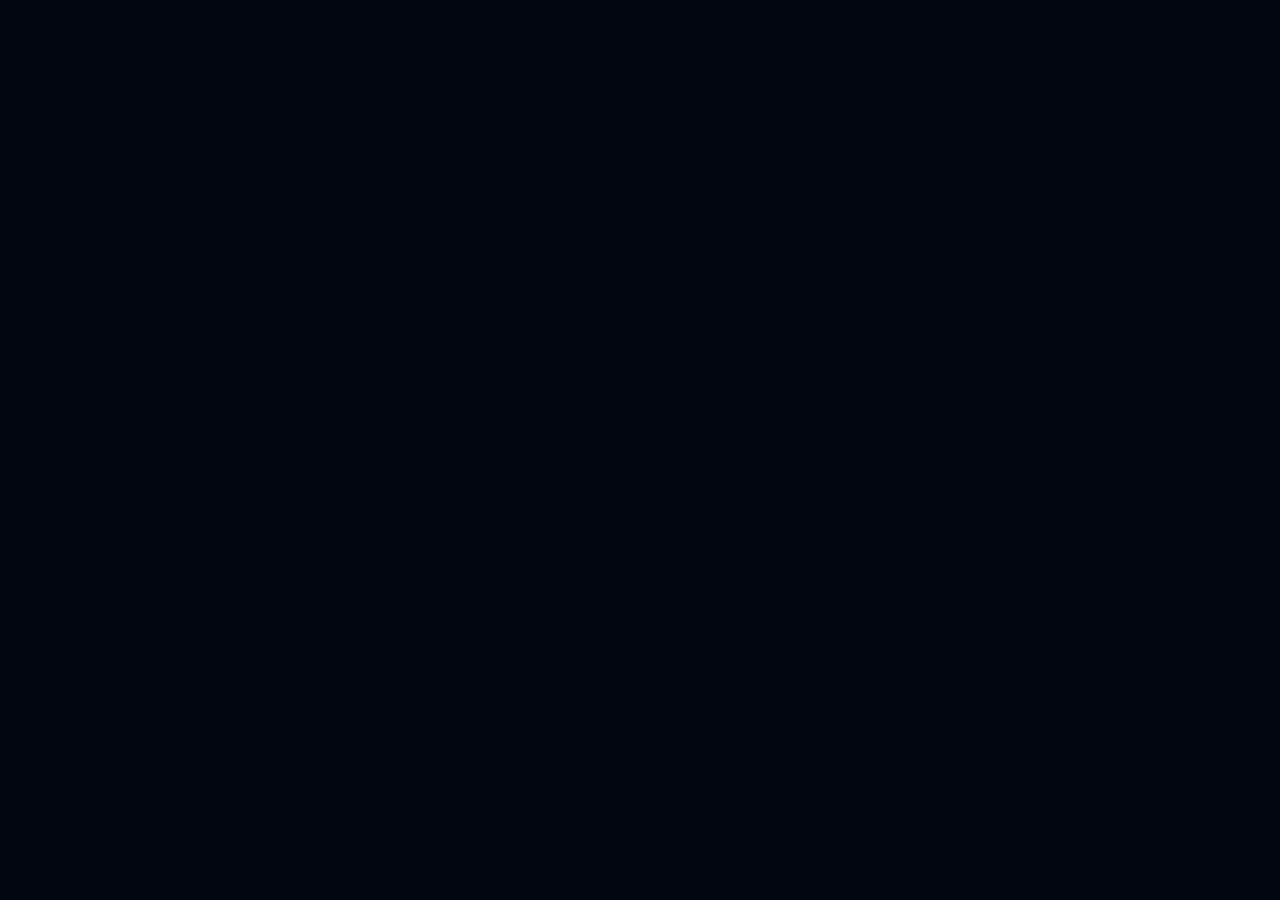
==== commit 1cb45e59: "Clean rebuild from local files" ====
--- a/index.html
+++ b/index.html
@@ -1,4 +1,4 @@
-<!-- Nova injected default purchasedPhotos key into 1 registration write(s). -->
+﻿<!-- Nova injected default purchasedPhotos key into 1 registration write(s). -->
 <!DOCTYPE html>
 
 <html lang="tr">
@@ -15,13 +15,17 @@
 
 <meta charset="utf-8"/>
 <meta content="width=device-width, initial-scale=1, maximum-scale=1, viewport-fit=cover" name="viewport"/>
-<title>Şampiyonlar Düellosu</title>
+<style>
+  html, body { background: #020611 !important; animation: none !important; }
+</style>
+<title>Düellox</title>
 <!-- Comfortaa Font -->
 <link href="https://fonts.googleapis.com/css2?family=Comfortaa:wght@400;700&amp;display=swap" rel="stylesheet"/>
+<link href="https://fonts.googleapis.com/css2?family=Comfortaa:wght@400;700&amp;text=D%C3%9CELLOX&amp;display=swap" rel="stylesheet"/>
 <link rel="stylesheet" href="styles/002-style-002.css" />
 <link rel="stylesheet" href="styles/003-style-003.css" />
 <link rel="stylesheet" href="styles/004-style-004.css" />
-<link rel="stylesheet" href="styles/005-nova-rank-centering-fix.css" />
+<link rel="stylesheet" href="styles/005-nova-rank-centering-fix.css?v=20260526rank1" />
 <link rel="stylesheet" href="styles/006-nova-store-title-top.css" />
 <link rel="stylesheet" href="styles/007-nova-placement-fix.css" />
 <link rel="stylesheet" href="styles/008-nova-perf.css" />
@@ -29,22 +33,26 @@
 <link rel="stylesheet" href="styles/010-style-010.css" />
 <link rel="stylesheet" href="styles/011-nova-profile-frame-override.css" />
 <link rel="stylesheet" href="styles/012-nova-extra-frames.css" />
-<link rel="stylesheet" href="styles/013-nova-ranking-table-photo-override.css" />
+<link rel="stylesheet" href="styles/013-nova-ranking-table-photo-override.css?v=20260526rank1" />
+<link rel="stylesheet" href="styles/060-nova-ranking-player-names.css?v=20260526rank1" />
+<link rel="stylesheet" href="styles/077-nova-season-ranking-v2.css?v=20260530rank1" />
+<link rel="stylesheet" href="styles/098-nova-rank-epic-dragon.css?v=20260601rankepic1" />
 <link rel="stylesheet" href="styles/014-nova-store-fix.css" />
 <link rel="stylesheet" href="styles/015-style-015.css" />
 <link rel="stylesheet" href="styles/016-style-016.css" />
 <link rel="stylesheet" href="styles/017-style-017.css" />
 <link rel="stylesheet" href="styles/018-nova-storebar-fix-20251002.css" />
-<link rel="stylesheet" href="styles/019-nova-store-premium-ui.css" />
+<link rel="stylesheet" href="styles/019-nova-store-premium-ui.css?v=20260526store_chip1" />
 <link rel="stylesheet" href="styles/020-nova-store-boutique-v3.css" />
+<link rel="stylesheet" href="styles/022-nova-store-hub.css?v=20260601epicbadge1" />
 <link rel="stylesheet" href="styles/021-nova-name-frame-styles.css" />
 <link rel="stylesheet" href="styles/022-style-022.css" />
 <link rel="stylesheet" href="styles/023-style-023.css" />
 <link href="https://fonts.googleapis.com/css2?family=Baloo+2:wght@400;600;700&amp;family=Inter:wght@400;600;700;800&amp;display=swap" rel="stylesheet"/><link rel="stylesheet" href="styles/024-nova-kids-login-styles.css" />
 <link rel="stylesheet" href="styles/059-login-premium.css" />
 <!-- === Nova: Result Screen Cleanup & Premium Summary (CSS v3) === -->
-<link rel="stylesheet" href="styles/025-style-025.css" />
-<link rel="stylesheet" href="styles/026-style-026.css" /><link rel="stylesheet" href="styles/027-style-027.css" />
+<link rel="stylesheet" href="styles/025-style-025.css?v=20260528wrongui2" />
+<link rel="stylesheet" href="styles/026-style-026.css" /><link rel="stylesheet" href="styles/027-style-027.css?v=20260526nova_result1" />
 <link rel="stylesheet" href="styles/028-style-028.css" />
 <link rel="stylesheet" href="styles/029-style-029.css" />
 <link rel="stylesheet" href="styles/030-style-030.css" />
@@ -59,11 +67,14 @@
 <link rel="stylesheet" href="styles/033-nova-duel-lighten-overrides.css" />
 <script src="js/screens/001-nova-duel-lighten-script.js"></script>
 
-<script src="js/core/002-script-002.js"></script>
-<script src="js/core/003-nova-matching-game.js"></script>
-<link rel="stylesheet" href="styles/034-nova-perf-settings-style.css" />
-<script src="js/ui/004-nova-perf-settings-script.js"></script>
-<script src="js/core/005-nova-daily-puzzle.js"></script>
+<!-- NOVA: Freeze guard (must load early) -->
+<script src="js/core/000-nova-freeze-guard.js?v=20260526freeze1"></script>
+<script src="js/core/nova-game-brand.js?v=20260602brand1"></script>
+
+<script src="js/core/002-script-002.js?v=20260602bonushit1"></script>
+<script src="js/core/003-nova-matching-game.js?v=20260602bonushit1"></script>
+<link rel="stylesheet" href="styles/034-nova-perf-settings-style.css?v=20260602perf1" />
+<script src="js/core/005-nova-daily-puzzle.js?v=20260527hero_retry1"></script>
 <script src="js/core/006-script-006.js"></script>
 
 
@@ -95,12 +106,41 @@
 
 <link rel="stylesheet" href="styles/044-nova-homework-above-photo.css" />
 
+<link rel="stylesheet" href="styles/103-nova-sprite-boot.css?v=20260602boot9" />
+<link rel="preload" href="yeni_loading.mp4" as="video" type="video/mp4" fetchpriority="high" />
 </head>
 <body data-nova-back='1'>
 
+<div id="nova_sprite_boot_overlay" class="nova-sprite-boot-overlay" role="status" aria-live="polite" aria-busy="true" hidden>
+  <div class="nova-sprite-boot-bg" aria-hidden="true"></div>
+  <div class="nova-sprite-boot-video-layer">
+    <video class="nova-sprite-boot-video-src" muted playsinline preload="auto" aria-hidden="true"></video>
+    <canvas id="nova_sprite_boot_canvas" aria-hidden="true"></canvas>
+  </div>
+  <div class="nova-sprite-boot-scanline" aria-hidden="true"></div>
+  <div class="nova-sprite-boot-vignette" aria-hidden="true"></div>
+  <div class="nova-sprite-boot-flash" aria-hidden="true"></div>
+  <header class="nova-sprite-boot-top-brand">
+    <h1 class="nova-sprite-boot-game" lang="tr" aria-label="Düellox">D&#220;ELLOX</h1>
+    <p class="nova-sprite-boot-publisher">NASK GAMES <span>Yapımcı</span></p>
+  </header>
+  <footer class="nova-sprite-boot-bottom-dock">
+    <div class="nova-sprite-boot-loading-head">
+      <h2 class="nova-sprite-boot-loading-title">Kaynaklar yükleniyor<span>Kahramanlar ve dünyalar hazırlanıyor</span></h2>
+      <p class="nova-sprite-boot-pct">0%</p>
+    </div>
+    <div class="nova-sprite-boot-bar-wrap" aria-hidden="true">
+      <span class="nova-sprite-boot-bar"></span>
+      <span class="nova-sprite-boot-bar-glow"></span>
+    </div>
+    <p class="nova-sprite-boot-status">Kaynaklar hazırlanıyor…</p>
+  </footer>
+</div>
+
 <link rel="stylesheet" href="styles/045-nova-duel-intro-column.css" />
 
 <link rel="stylesheet" href="styles/046-nova-duel-intro-wrap.css" />
+<link rel="stylesheet" href="styles/nova-duel-epic-flow.css?v=20260529epic12" />
 
 <link rel="stylesheet" href="styles/047-nova-available-name-color.css" />
 <button id="result-back-btn" aria-label="Geri Dön"><span class="ico">←</span>Geri Dön</button>
@@ -121,7 +161,7 @@
 <!-- Left: friendly hero -->
 <section class="hero">
 <span class="badge">🎒 Öğrenci Dostu • Hızlı Giriş</span>
-<h1 id="kidsLoginTitle">Şampiyonlar Düellosu’na Hoş Geldin!</h1>
+<h1 id="kidsLoginTitle">Düellox’a Hoş Geldin!</h1>
 <p class="lead">Sınıfını seç, adını yaz, şifreni gir. Hemen oyuna başla! Hem telefonda hem bilgisayarda pırıl pırıl.</p>
 <div aria-hidden="true" class="stickers">
 <div class="sticker">🏆 Başarı Rozeti</div>
@@ -139,7 +179,7 @@
 <!-- Right: login card -->
 <section aria-label="Giriş paneli" class="card">
 <div class="toprow">
-<div class="brand"><span class="dot"></span> <span>Şampiyonlar Düellosu</span></div>
+<div class="brand"><span class="dot"></span> <span>Düellox</span></div>
 <button aria-label="Kayıt Ol" class="register-link" id="register-button" type="button">Kayıt Ol</button>
 </div>
 <p class="subtitle">Sınıfını seç, kullanıcı adını ve şifreni gir.</p>
@@ -180,7 +220,9 @@
 </section>
 </div>
 </div>
-<link rel="stylesheet" href="styles/048-nova-main-hud-layout.css" />
+<link rel="stylesheet" href="styles/048-nova-main-hud-layout.css?v=20260527hero_retry1" />
+<link rel="stylesheet" href="styles/062-nova-main-menu-pro.css" />
+<link rel="stylesheet" href="styles/063-nova-screen-loader.css" />
 <!-- Ana Ekran -->
 <div class="container" id="main-screen" style="display: none; position: relative;">
 <div class="app-duyuru-strip" id="app-duyuru-strip" hidden>
@@ -190,7 +232,7 @@
 </div>
 </div>
 </div>
-<div class="main-screen-top-bar" id="main-screen-top-bar">
+<div class="main-screen-top-bar nova-main-top-dock" id="main-screen-top-bar">
 <div class="main-screen-odev-anchor" id="main-screen-odev-slot">
 <button type="button" class="nova-character-chip" id="nova_character_open_btn" aria-label="Karakter sandığı — avatarlar ve çerçeveler">
 <span class="char-chip-ring" aria-hidden="true"></span>
@@ -199,26 +241,43 @@
 <span class="char-chip-label">KARAKTER</span>
 </button>
 </div>
+<div class="main-screen-deneme-column" id="main-screen-deneme-column">
 <div class="main-screen-deneme-slot" id="main-screen-deneme-slot"></div>
+</div>
 <div class="main-screen-store-anchor" id="main-screen-hud-right">
-<div class="profile-icon-container nova-store-chip" role="button" tabindex="0" aria-label="Mağaza">
+<button type="button" class="nova-store-chip" id="nova_store_open_btn" aria-label="Mağaza — avatar, çerçeve ve kahramanlar">
 <span class="store-chip-ring" aria-hidden="true"></span>
-<img alt="" class="profile-icon" decoding="async" id="profile-icon" loading="lazy" src="https://i.pinimg.com/originals/66/22/ab/6622ab37c6db6ac166dfec760a2f2939.gif"/>
-<span class="store-chip-label">Mağaza</span>
-</div>
+<span class="store-chip-sparkles" aria-hidden="true"></span>
+<span class="store-chip-icon" aria-hidden="true">🛒</span>
+<span class="store-chip-label">MAĞAZA</span>
+</button>
 </div>
 </div>
 <div class="main-profile-hero" id="main-profile-hero">
-<div class="main-screen-hero-left" id="main-screen-hud-left">
-<span class="puzzle-fab-wrap" id="puzzle_fab_wrap">
-<button type="button" class="puzzle-fab" id="puzzle_fab" title="Doğru çözümde +100 elmas">🧩 BULMACA</button>
-<span class="nova-fab-reward-tag" aria-hidden="true">+100 💎</span>
-</span>
+<div class="main-screen-hero-left main-screen-hero-left--showcase" id="main-screen-hud-left">
+<div class="nova-main-hero-showcase-wrap">
+<div class="nova-main-hero-showcase__title" aria-hidden="false">KAHRAMANIN</div>
+<div class="nova-main-hero-showcase" id="nova-main-hero-showcase" aria-hidden="true">
+<div class="nova-main-hero-showcase__frame">
+<div class="nova-main-hero-showcase__head" id="nova-main-hero-showcase-head">
+<div class="nova-main-hero-showcase__level" id="nova-main-hero-showcase-level" hidden></div>
+</div>
+<div class="nova-main-hero-showcase__body">
+<div class="nova-main-hero-zone" id="nova-main-hero-zone" aria-hidden="true">
+<div class="nova-main-hero-zone__pad" aria-hidden="true"></div>
+<div class="nova-main-hero-slot" id="nova-main-hero-slot"></div>
+</div>
+</div>
+</div>
+</div>
+</div>
 </div>
 <div class="main-screen-hero-center">
 <div class="student-info">
 <img alt="Öğrenci Fotoğrafı" class="student-photo" id="student-photo" src="" style="display: none;"/>
+<div class="student-name-stage" id="student-name-stage">
 <div class="student-name" id="student-name"></div>
+</div>
 <div class="star-frame" id="student-stars"></div>
 <div class="rank-label" id="student-rank"></div>
 <div class="student-stats-container">
@@ -244,31 +303,42 @@
 </div>
 </div>
 <div class="main-screen-hero-right" id="main-screen-quest-slot">
-<!-- === NOVA: Sürpriz Kutu (GÖREV altında) === -->
-<div class="surprise-box locked" id="surprise-box" title="Sürpriz kutu">
-<img alt="Sürpriz Kutu" decoding="async" id="surprise-box-img" loading="lazy" src="https://i.giphy.com/ojujiWCHxud7s3cY4F.webp"/>
-<div class="surprise-box-counter" id="surprise-box-counter">...</div>
-</div>
-<!-- === /NOVA Sürpriz Kutu === -->
+<button class="profile-tools-button nova-main-rail-btn nova-tools-rail-btn" id="tools-open-button" type="button" aria-label="Araçlar menüsünü aç">
+<span class="profile-tools-icon" aria-hidden="true">🧰</span>
+<span class="profile-tools-text">ARAÇLAR</span>
+</button>
+<div class="nova-bonus-drawer" id="nova-bonus-drawer">
+<button type="button" class="nova-bonus-drawer__toggle" id="nova_bonus_drawer_toggle" aria-expanded="false" aria-controls="nova_bonus_drawer_panel">
+<span class="nova-bonus-drawer__toggle-icon" aria-hidden="true">✨</span>
+<span class="nova-bonus-drawer__toggle-label">BONUS ETKİNLİKLER</span>
+<span class="nova-bonus-drawer__chevron" aria-hidden="true">▼</span>
+</button>
+<div class="nova-bonus-drawer__panel" id="nova_bonus_drawer_panel" hidden>
+<span class="puzzle-fab-wrap" id="puzzle_fab_wrap">
+<button type="button" class="puzzle-fab" id="puzzle_fab" title="Doğru çözümde +100 elmas">🧩 BULMACA</button>
+<span class="nova-fab-reward-tag" aria-hidden="true">+100 💎</span>
+</span>
+</div>
+</div>
 </div>
 </div>
 <div class="buttons">
-<button class="single-player">Tek Kişilik Oyun</button>
-<button class="find-duel-button" id="findDuelButton">
+<button class="single-player" type="button"><span class="main-menu-icon" aria-hidden="true">▶</span><span class="main-menu-label">Tek Kişilik Oyun</span></button>
+<button class="find-duel-button" id="findDuelButton" type="button">
 <span class="button-content">
-<i class="duel-icon">⚔️</i>
-<span>Düello Ara</span>
+<i class="duel-icon" aria-hidden="true">⚔</i>
+<span class="main-menu-label">Düello Ara</span>
 </span>
 <div class="button-glow"></div>
 </button>
 <div class="duel-entry-gate-note" id="duel-entry-gate-note" aria-live="polite">Düello için gerekli: en az 3 kupa ve 15 kredi.</div>
-<!-- Yeni Eklenen "Kupa Sıralaması" Butonu -->
-<button class="kupa-siralama-button" id="kupa-siralama-button" onclick="window.openSeasonRankingPanel && window.openSeasonRankingPanel(); return false;">
-                🏆 Sezon Sıralaması
-            </button>
-<button class="logout-button" id="logout-button">Çıkış Yap</button>
-</div>
-<div class="nask-game-signature" aria-hidden="true">NASK GAME</div>
+<button class="kupa-siralama-button" id="kupa-siralama-button" type="button" onclick="window.openSeasonRankingPanel && window.openSeasonRankingPanel(); return false;"><span class="main-menu-icon" aria-hidden="true">🏆</span><span class="main-menu-label">Sezon Sıralaması</span></button>
+<button class="logout-button" id="logout-button" type="button"><span class="main-menu-icon" aria-hidden="true">↩</span><span class="main-menu-label">Çıkış Yap</span></button>
+</div>
+<div class="nova-admin-portal-slot" id="nova_admin_portal_slot" hidden>
+<button type="button" class="nova-admin-portal-btn" id="nova_admin_portal_btn" aria-label="Yönetici paneline geç"><span class="main-menu-icon" aria-hidden="true">⚙</span><span class="main-menu-label">Yönetici</span></button>
+</div>
+<div class="nask-game-signature" aria-hidden="true">NASK GAMES</div>
 </div>
 <!-- Giriş panosu (DOM’da erken: Firebase cache ile yarışmayı önler) -->
 <div id="giris-panosu-overlay" aria-hidden="true" role="dialog" aria-modal="true" aria-label="Giriş panosu">
@@ -283,7 +353,7 @@
   </div>
 </div>
 <!-- === NOVA: Günün bulmacası === -->
-<div id="daily-puzzle-screen" aria-hidden="true">
+<div class="nova-perf-hq-scope" id="daily-puzzle-screen" aria-hidden="true">
 <div class="dp-card" id="daily_puzzle_card">
 <div class="dp-head">
 <div>
@@ -306,8 +376,8 @@
 </div>
 </div>
 <!-- Ranking Panel (Sezon sıralaması — görünürlük .open ile) -->
-<div class="ranking-panel" id="rankingPanel" aria-hidden="true">
-<h2>Sezon Sıralaması</h2>
+<div class="ranking-panel nova-season-rank nova-perf-fullscreen-scope" id="rankingPanel" aria-hidden="true">
+<h2>Sezon Sıralaması <span class="ranking-class-pill" id="rankingClassPill"></span></h2>
 <div class="ranking-table-container">
 <table class="ranking-table" id="ranking-table">
 <colgroup>
@@ -315,7 +385,7 @@
   <col class="ranking-col-photo">
   <col class="ranking-col-name">
   <col class="ranking-col-class">
-  <col class="ranking-col-dk">
+  <col class="ranking-col-hero">
   <col class="ranking-col-cup">
 </colgroup>
 <thead>
@@ -323,8 +393,8 @@
 <th scope="col" title="Sıra">#</th>
 <th scope="col" title="Fotoğraf">Foto</th>
 <th scope="col" title="İsim">İsim</th>
-<th scope="col" title="Sınıf">Sınıf</th>
-<th scope="col" title="Düello kredisi">DK</th>
+<th scope="col" title="Lig">Lig</th>
+<th scope="col" title="Kullanılan kahraman ve seviye">Kahraman</th>
 <th scope="col" title="Kupa sayısı">Kupa</th>
 </tr>
 </thead>
@@ -355,8 +425,8 @@
 <button class="ranking-back-button" id="rankingBackButton" onclick="window.closeSeasonRankingPanel && window.closeSeasonRankingPanel(); return false;">Geri Dön</button>
 </div>
 <!-- Tek Kişilik Oyun Ekranı -->
-<div class="game-container" id="single-player-screen">
-<h2>Tek Kişilik Oyun</h2>
+<div class="game-container nova-perf-sp-scope" id="single-player-screen">
+<h2 class="nova-sp-screen-title" lang="tr">TEK KİŞİLİK OYUN</h2>
 <div class="table-section">
 <h3>Konu Belirleme</h3>
 <label for="class-select">Sınıf Seç:</label>
@@ -376,7 +446,8 @@
 <button class="back-button">Geri Dön</button>
 </div>
 <!-- Tek Kişilik Oyun Sorular Ekranı -->
-<div class="single-player-game-container" id="single-player-game-screen">
+<div class="single-player-game-container nova-perf-sp-scope" id="single-player-game-screen">
+<div class="nova-sp-game-hud">
 <div class="progress-container">
 <div class="question-number" id="question-number">Soru 1/10</div>
 <div class="progress-bar">
@@ -385,6 +456,7 @@
 </div>
 <div class="timer-container">
 <div class="timer" id="timer">45</div>
+</div>
 </div>
 <div class="question-container">
 <img alt="Soru Resmi" class="question-image" id="question-image" src="" style="display: none;"/>
@@ -402,7 +474,7 @@
 </div>
 </div>
 <!-- Düello Seçim Ekranı -->
-<div class="duel-selection-container" id="duel-selection-screen">
+<div class="duel-selection-container nova-perf-sp-scope" id="duel-selection-screen">
 <div class="countdown-container">
 <div class="countdown" id="duelCountdown">10</div>
 </div>
@@ -441,29 +513,52 @@
 </div>
 </div>
 <!-- Yeni modal ekranları - body etiketinin sonuna, diğer modallardan önce eklenecek -->
-<div class="registration-overlay" id="registrationOverlay" style="display: none;">
-<div class="registration-content">
-<div class="registration-header">
-<div>
-<h2>Yeni Hesap Oluştur</h2>
-<p class="registration-subtitle">3 adımda hesabını aç ve hemen düelloya katıl.</p>
-</div>
-<button class="close-button" id="closeRegistration">✖</button>
-</div>
-<div class="registration-form">
+<div class="registration-overlay nova-register-overlay" id="registrationOverlay" style="display: none;">
+<div class="registration-content nova-register-card">
+<div class="registration-header nova-register-header">
+<div class="nova-register-headcopy">
+<span class="nova-register-badge">🎮 Yeni Oyuncu</span>
+<h2 id="registerModalTitle">Yeni Hesap Oluştur</h2>
+<p class="registration-subtitle">Sınıfını seç, bilgilerini gir ve Düellox’a katıl.</p>
+</div>
+<button aria-label="Kapat" class="close-button nova-register-close" id="closeRegistration" type="button">✕</button>
+</div>
+<form class="registration-form nova-register-form" novalidate="">
+<div class="nova-register-field">
+<label class="nova-register-label" for="registerClassSelect">Sınıf</label>
+<div class="nova-register-control nova-register-control--select">
+<span aria-hidden="true" class="nova-register-ico">🏫</span>
 <select class="registration-input" id="registerClassSelect">
-<option value="">Sınıf Seçin</option>
+<option value="">Sınıfını seç</option>
 </select>
-<input class="registration-input" id="registerUsername" maxlength="11" placeholder="Kullanıcı Adı (max 11 karakter)" type="text"/>
-<input class="registration-input" id="registerPassword" placeholder="Şifre (en az 6 karakter, harf ve rakam içermeli)" type="password"/>
-<p class="registration-tip">Şifren güçlü olsun: en az 1 harf + 1 rakam.</p>
-<input class="registration-input" id="registerEmail" placeholder="E-posta Adresi" type="email"/>
+</div>
+</div>
+<div class="nova-register-field">
+<label class="nova-register-label" for="registerUsername">Kullanıcı adı</label>
+<div class="nova-register-control">
+<span aria-hidden="true" class="nova-register-ico">👤</span>
+<input autocomplete="username" class="registration-input" id="registerUsername" maxlength="11" placeholder="En fazla 11 karakter" type="text"/>
+</div>
+</div>
+<div class="nova-register-field">
+<label class="nova-register-label" for="registerPassword">Şifre</label>
+<div class="nova-register-control">
+<span aria-hidden="true" class="nova-register-ico">🔒</span>
+<input autocomplete="new-password" class="registration-input" id="registerPassword" placeholder="En az 6 karakter" type="password"/>
+</div>
+<p class="registration-tip">En az 1 harf ve 1 rakam içermeli.</p>
+</div>
+<div class="nova-register-field">
+<label class="nova-register-label" for="registerEmail">E-posta</label>
+<div class="nova-register-control">
+<span aria-hidden="true" class="nova-register-ico">✉️</span>
+<input autocomplete="email" class="registration-input" id="registerEmail" placeholder="ornek@mail.com" type="email"/>
+</div>
 <p class="registration-tip">Doğrulama bağlantısı bu adrese gönderilir.</p>
-<button class="registration-submit" disabled="" id="submitRegistration">
-                Kayıt Ol
-            </button>
-</div>
-<div class="registration-error" id="registrationError"></div>
+</div>
+<button class="registration-submit nova-register-submit" disabled="" id="submitRegistration" type="button">Kayıt Ol</button>
+</form>
+<div aria-live="polite" class="registration-error nova-register-error" id="registrationError" role="alert"></div>
 </div>
 </div>
 <div class="verification-overlay" id="verificationOverlay" style="display: none;">
@@ -499,7 +594,11 @@
 </div>
 </div>
 <!-- Düello Oyun Ekranı -->
-<div class="duel-game-container" id="duel-game-screen">
+<div class="duel-game-container nova-perf-sp-scope" id="duel-game-screen">
+<div class="ndg-arena-video-layer" aria-hidden="true">
+<video id="ndg-arena-video-a" class="ndg-arena-video is-front" src="duello-bg-loop.mp4" playsinline muted preload="auto" loop></video>
+<div class="ndg-arena-video-scrim"></div>
+</div>
 <!-- NOVA VS HUD (MK-style health bars with counters) -->
 <div id="nova-vs-hud" class="nova-vs-hud" aria-hidden="false">
   <div class="nova-hud-side left">
@@ -510,7 +609,12 @@
       <div class="nova-hp-count" id="novaLeftCount">0</div>
     </div>
   </div>
-  <div class="nova-center-badge" title="Düello">VS</div>
+  <div class="nova-hud-center">
+    <div class="nova-center-badge" title="Düello">VS</div>
+    <div class="ndg-timer-ring" aria-label="Süre">
+      <span id="duel-timer" class="ndg-timer-num">45</span>
+    </div>
+  </div>
   <div class="nova-hud-side right">
     <div class="nova-name" id="novaRightName">Oyuncu 2</div>
     <div class="nova-hp mirror">
@@ -522,19 +626,15 @@
 </div>
 <!-- /NOVA VS HUD -->
 
-<div class="progress-container">
+<div class="ndg-meta-row">
+<div class="ndg-meta-left">
 <div class="question-number" id="duel-question-number">Soru 1/10</div>
 <div class="progress-bar">
 <div class="progress-bar-inner" id="duel-progress-bar-inner"></div>
 </div>
 </div>
-<div class="timer-container">
-<div class="timer" id="duel-timer">45</div>
-</div>
-<div class="question-container">
-<img alt="Soru Resmi" class="question-image" id="duel-question-image" src="" style="display: none;"/>
-<div class="question-text" id="duel-question-text">Soru metni burada olacak.</div>
-</div>
+</div>
+<div class="question-container"></div>
 <div class="options-container" id="duel-options-container"></div>
 <div class="players-info-row">
 <div class="duel-player-score" id="duel-player-inviter-score">
@@ -603,9 +703,11 @@
 <nav class="char-inv-tabs" role="tablist" aria-label="Envanter sekmeleri">
 <button type="button" role="tab" class="char-inv-tab active" id="char_tab_photos" data-char-tab="photos" aria-selected="true" aria-controls="char_inv_panel_photos">🎭 Avatarların</button>
 <button type="button" role="tab" class="char-inv-tab" id="char_tab_frames" data-char-tab="frames" aria-selected="false" aria-controls="char_inv_panel_frames">✨ Çerçeveler</button>
+<button type="button" role="tab" class="char-inv-tab char-inv-tab--heroes" id="char_tab_heroes" data-char-tab="heroes" aria-selected="false" aria-controls="char_inv_panel_heroes">🤖 Kahramanlar</button>
 </nav>
 <div class="char-inv-panel" id="char_inv_panel_photos" role="tabpanel" aria-labelledby="char_tab_photos"></div>
 <div class="char-inv-panel" id="char_inv_panel_frames" role="tabpanel" aria-labelledby="char_tab_frames" hidden></div>
+<div class="char-inv-panel" id="char_inv_panel_heroes" role="tabpanel" aria-labelledby="char_tab_heroes" hidden></div>
 <div class="char-lesson-status-panel" id="char_lesson_status_panel" hidden>
 <div class="char-lesson-status-head">
 <button type="button" class="char-lesson-back" id="char_lesson_status_back" aria-label="Geri">← Geri</button>
@@ -615,69 +717,27 @@
 </div>
 </div>
 </div>
-<div class="profile-change-overlay" id="profileChangeOverlay">
-<!-- Elmas Takas Modal (Minimal, layoutı bozmaz) -->
-<div id="diamondExchangeModal" style="display:none;position:fixed;inset:0;background:rgba(0,0,0,.55);z-index:9999;">
-<div style="max-width:420px;margin:8vh auto;background:#0b1220;border:2px solid #1f2a44;border-radius:16px;box-shadow: 0 6px 18px rgba(0,0,0,.5);padding:18px;">
-<div style="display:flex;align-items:center;justify-content:space-between;margin-bottom:8px;">
-<div style="font-size:20px;font-weight:800;color:#e5e7eb;">💱 Elmas Takas</div>
-<button aria-label="Kapat" onclick="closeDiamondExchangeModal()" style="background:transparent;border:none;color:#94a3b8;font-size:20px;cursor:pointer;">✖</button>
-</div>
-<div style="font-size:13px;color:#94a3b8;margin-bottom:12px;">
-      Takas türü seçin:
-      <b style="color:#fef08a">100 💎 → 5 🏆</b>
-      veya
-      <b style="color:#f0f9ff">100 💎 → 30 düello kredisi</b>
-      <span style="display:block;margin-top:6px;color:#64748b;font-size:12px;">Her &quot;adet&quot; bir pakettir (ör. 2 adet = 200 💎). Günde en fazla <b style="color:#cbd5e1">3 adet</b> takas.</span>
-</div>
-<div id="exchange-daily-takas" style="font-size:12px;color:#94a3b8;margin:-4px 0 10px;">Bugün takas: …</div>
-<div style="display:flex;align-items:center;gap:8px;margin:8px 0 10px;">
-<label for="exchange-type-select" style="color:#cbd5e1;font-size:14px;">Takas</label>
-<select id="exchange-type-select" style="flex:1;padding:10px;border-radius:10px;border:2px solid #334155;background:#0b1220;color:#e2e8f0;font-size:14px;">
-  <option value="diamond_to_cup">100 💎 → 5 🏆</option>
-  <option value="diamond_to_credits">100 💎 → 30 düello kredisi</option>
-</select>
-</div>
-<div style="display:flex;align-items:center;gap:8px;margin:10px 0 14px;">
-<label for="exchange-count-input" style="color:#cbd5e1;font-size:14px;">Adet</label>
-<input id="exchange-count-input" min="1" style="flex:0 0 120px;padding:10px;border-radius:10px;border:2px solid #ff8a00;font-size:1.05em;text-align:center;background:#0b1220;color:#e2e8f0;" type="number" value="1"/>
-<span id="exchange-current-credits" style="margin-left:auto;font-size:13px;color:#94a3b8;">Mevcut Kredin: ...</span>
-</div>
-<div style="display:flex;align-items:center;justify-content:space-between;gap:8px;margin-top:-8px;margin-bottom:12px;font-size:13px;color:#94a3b8;">
-<span id="exchange-current-diamonds">Mevcut Elmasın: ...</span>
-<span id="exchange-current-cups">Mevcut Kupan: ...</span>
-</div>
-<button type="button" id="diamond_exchange_btn" onclick="handleDiamondExchangeModal()" style="width:100%;background:linear-gradient(135deg,#10b981,#059669);color:#fff;border:none;border-radius:12px;padding:12px 18px;font-weight:800;cursor:pointer;">
-      Takas Yap
-    </button>
-<div style="margin-top:10px;font-size:12px;color:#64748b;">İşlem onayından sonra elmas ve krediler anında güncellenir.</div>
-</div>
-</div>
+<div class="profile-change-overlay nova-perf-fullscreen-scope" id="profileChangeOverlay">
 <div class="profile-change-content nova-store-shell">
 <div class="nova-store-ambient" aria-hidden="true"></div>
 <header class="profile-change-header nova-store-header">
 <div class="nova-store-title-block">
-<p class="nova-store-kicker">NASK GAME</p>
+<p class="nova-store-kicker">NASK GAMES</p>
 <h2 class="store-title">Mağaza <span class="cart-icon" aria-hidden="true">🛒</span></h2>
-<p class="nova-store-sub">Avatar, çerçeve ve dahası burada.</p>
+<p class="nova-store-sub">Avatar, çerçeve ve kahramanlar — tek ekranda.</p>
 </div>
 <div class="store-controls nova-store-actions">
 <div class="current-diamonds nova-store-wallet">
 <span class="diamond-icon" aria-hidden="true">💎</span>
 <span class="diamond-amount" id="currentDiamonds">0</span>
 </div>
-<button type="button" id="openExchangeButton" onclick="openDiamondExchangeModal()">💱 Elmas Takas</button>
 <button type="button" id="profileCloseButton" aria-label="Mağazayı kapat">✖</button>
 </div>
 </header>
-<section class="nova-store-cat-section" aria-label="Mağaza kategorileri">
-<div class="nova-store-cat-head">
-<span class="nova-store-cat-label">Koleksiyonlar</span>
-<span class="nova-store-cat-hint">Kaydır</span>
-</div>
-<div class="profile-categories nova-store-categories">
-<!-- Buttons will be rendered from DB by renderStoreCategoryButtons() -->
-</div>
+<section class="nova-store-nav-section" aria-label="Mağaza bölümleri">
+<div class="nova-store-main-tabs" id="novaStoreMainTabs" role="tablist" aria-label="Ana mağaza sekmeleri"></div>
+<div class="nova-store-sub-nav" id="novaStoreSubNav" role="tablist" aria-label="Alt kategoriler"></div>
+<div class="profile-categories nova-store-categories" id="novaStoreLegacyCategories" hidden aria-hidden="true"></div>
 </section>
 <div class="nova-store-stage">
 <!-- Düello Hakları Mağazası -->
@@ -740,14 +800,23 @@
 <script src="js/core/007-invite-ban-utils.js"></script>
 <script src="https://www.gstatic.com/firebasejs/9.22.0/firebase-database-compat.js"></script>
 <script src="https://www.gstatic.com/firebasejs/9.22.0/firebase-auth-compat.js"></script>
-<script src="js/screens/007-script-007.js?v=20260413q1"></script>
-<script src="js/core/008-script-008.js"></script>
-<script src="js/core/009-script-009.js"></script>
-<script src="js/core/010-script-010.js"></script>
+<link rel="stylesheet" href="styles/059-nova-question-markup.css?v=1" />
+<script src="js/core/nova-question-markup.js?v=1"></script>
+<script src="js/ui/006-nova-game-select.js?v=20260522spfix2"></script>
+<script src="js/ui/007-nova-single-player-screen.js?v=20260602perfflash1"></script>
+<script src="js/ui/nova-duel-arena-video.js?v=20260531yildiz1"></script>
+<script src="js/ui/nova-duel-arena-intro.js?v=20260531arenaintro1"></script>
+<script src="js/ui/nova-duel-game-fx.js?v=20260531pin1"></script>
+<script src="js/screens/007-script-007.js?v=20260602adminfoot1"></script>
+<script src="js/ui/010-nova-duel-screen.js?v=20260602perfflash1"></script>
+<script src="js/ui/nova-duel-epic-flow.js?v=20260602rtdb1"></script>
+<script src="js/ui/005-nova-screen-loader.js"></script>
+<script src="js/core/008-script-008.js?v=20260602perf1"></script>
+<script src="js/core/009-script-009.js?v=20260526rank2"></script>
+<script src="js/core/010-script-010.js?v=20260529resimli1"></script>
 <script src="js/ui/011-script-011.js"></script>
-<script src="js/core/012-script-012.js"></script>
 <script src="js/core/013-nova-defer-init.js"></script>
-<script src="js/core/014-script-014.js"></script>
+<script src="js/core/014-script-014.js?v=20260528exp_good1"></script>
 <!-- Nova: Ders Videosu Ekranı (Single Player) -->
 <div class="lesson-video-screen" id="lesson-video-screen">
 <div class="lesson-video-header">
@@ -775,37 +844,45 @@
 <script src="js/screens/019-script-019.js"></script>
 <link rel="stylesheet" href="styles/049-style-049.css" />
 <script src="js/core/020-script-020.js"></script>
-<script src="js/core/021-script-021.js"></script>
+<script src="js/core/021-script-021.js?v=20260526nova_result1"></script>
 <script src="js/screens/022-nova-kids-login-js.js"></script>
 <!-- === Nova: Premium Bitiş Özeti (HTML v3) === -->
-<div aria-live="polite" id="nova-summary">
-<div class="nz-row">
-<div class="nz-card">
-<div class="nz-kpi"><span class="label">Doğru</span><span class="value ok" id="nz-kpi-correct">0</span></div>
-</div>
-<div class="nz-card">
-<div class="nz-kpi"><span class="label">Toplam</span><span class="value" id="nz-kpi-total">0</span></div>
-</div>
-<div class="nz-card">
-<div class="nz-kpi"><span class="label">Yüzde</span><span class="value" id="nz-kpi-rate">0%</span></div>
-</div>
-</div>
-<div class="nz-gauge">
-<canvas aria-label="Başarı göstergesi" height="240" id="nzGauge" role="img" width="240"></canvas>
-<div class="nz-badge" id="nzBadge">BRONZ</div>
-</div>
-<div class="nz-row">
-<div class="nz-card" style="flex:1 1 100%">
-<div style="display:flex;align-items:center;justify-content:space-between;flex-wrap:wrap;gap:10px;margin-bottom:8px">
-<strong style="font-size:1.05rem"></strong>
+<div aria-live="polite" id="nova-summary" class="nova-result-panel">
+<section aria-label="Başarı yüzdesi" class="nova-pct-show-wrap nz-gauge" id="novaResultArenaWrap">
+<div class="nova-pct-show" id="novaPctShow" data-tier="mid">
+<div aria-hidden="true" class="nova-pct-show__glow"></div>
+<div aria-hidden="true" class="nova-pct-show__orbit"></div>
+<div aria-hidden="true" class="nova-pct-show__track"></div>
+<div class="nova-pct-show__ring" id="novaPctRing"></div>
+<div aria-live="polite" class="nova-pct-show__core">
+<div class="nova-pct-show__label" id="novaResultPctLabel"><span id="novaResultPctNum">0</span><span class="nova-pct-show__sign">%</span></div>
+<span class="nova-pct-show__caption">Başarı</span>
+</div>
+<div aria-hidden="true" class="nova-pct-show__burst" id="novaResultParticles"></div>
+</div>
+<canvas aria-hidden="true" hidden id="nzGauge" width="1" height="1"></canvas>
+<div class="nz-badge nova-result-tier" hidden id="nzBadge">BRONZ</div>
+</section>
+<section class="nova-result-stats nz-row" aria-label="Sonuç istatistikleri">
+<div class="nova-result-stat nz-card nz-kpi">
+<span class="label">Doğru</span><span class="value ok" id="nz-kpi-correct">0</span>
+</div>
+<div class="nova-result-stat nz-card nz-kpi">
+<span class="label">Toplam</span><span class="value" id="nz-kpi-total">0</span>
+</div>
+<div class="nova-result-stat nz-card nz-kpi">
+<span class="label">Yüzde</span><span class="value" id="nz-kpi-rate">0%</span>
+</div>
+</section>
+<section class="nova-result-actions-section">
+<div class="nova-result-actions-card nz-card">
 <div class="nz-actions">
-<button class="nz-btn nz-primary" id="nzRepeatBtn">Yanlışları Tekrar Et</button>
-<button class="nz-btn nz-secondary" id="nzVideoBtn">Ders Videosu</button>
-</div>
-</div>
-<div class="nz-wrong-list" id="nzWrongList"></div>
-</div>
-</div>
+<button class="nz-btn nz-primary" id="nzRepeatBtn" type="button">Yanlışları Tekrar Et</button>
+<button class="nz-btn nz-video" id="nzVideoBtn" type="button"><span aria-hidden="true" class="nz-cta-icon">▶</span> Ders Videosu</button>
+</div>
+</div>
+<div class="nz-wrong-list" hidden id="nzWrongList"></div>
+</section>
 </div>
 <!-- Modal -->
 <div id="nova-modal">
@@ -817,12 +894,59 @@
 <div class="modal-list" id="nzModalList"></div>
 </div>
 </div>
+
+<!-- Araçlar: ders seç → kaydırılabilir araç listesi -->
+<div id="tools-modal" class="tools-modal tools-modal--pro" aria-hidden="true" hidden>
+  <div class="tools-pro-card" role="dialog" aria-modal="true" aria-labelledby="tools-modal-title">
+    <div class="tools-pro-top">
+      <div class="tools-pro-top-text">
+        <h3 id="tools-modal-title">Araçlar</h3>
+        <p id="tools-modal-tagline" class="tools-pro-tagline">Önce dersini seç; sonra o derse ait araçları kaydırarak gör.</p>
+      </div>
+      <button id="tools-close-button" type="button" class="tools-pro-close" aria-label="Kapat">✕</button>
+    </div>
+
+    <div class="tools-pro-body">
+      <div id="tools-view-cats" class="tools-pro-view tools-pro-view--active">
+        <p class="tools-pro-hint">Bir derse dokun</p>
+        <div class="tools-pro-cat-grid" role="list">
+          <button type="button" class="tools-pro-cat tools-pro-cat--tr" data-cat="tr" role="listitem">
+            <span class="tools-pro-cat-ico" aria-hidden="true">📖</span>
+            <span class="tools-pro-cat-k">Türkçe</span>
+            <span class="tools-pro-cat-go" aria-hidden="true">›</span>
+          </button>
+          <button type="button" class="tools-pro-cat tools-pro-cat--mat" data-cat="mat" role="listitem">
+            <span class="tools-pro-cat-ico" aria-hidden="true">🔢</span>
+            <span class="tools-pro-cat-k">Matematik</span>
+            <span class="tools-pro-cat-go" aria-hidden="true">›</span>
+          </button>
+          <button type="button" class="tools-pro-cat tools-pro-cat--fen" data-cat="fen" role="listitem">
+            <span class="tools-pro-cat-ico" aria-hidden="true">🧪</span>
+            <span class="tools-pro-cat-k">Fen Bilimleri</span>
+            <span class="tools-pro-cat-go" aria-hidden="true">›</span>
+          </button>
+          <button type="button" class="tools-pro-cat tools-pro-cat--hayat" data-cat="hayat" role="listitem">
+            <span class="tools-pro-cat-ico" aria-hidden="true">🌿</span>
+            <span class="tools-pro-cat-k">Hayat Bilgisi</span>
+            <span class="tools-pro-cat-go" aria-hidden="true">›</span>
+          </button>
+        </div>
+      </div>
+
+      <div id="tools-view-list" class="tools-pro-view" hidden>
+        <button type="button" id="tools-back-cat" class="tools-pro-back">← Derslere dön</button>
+        <div id="tools-list-banner" class="tools-pro-banner"></div>
+        <div id="tools-list-scroll" class="tools-pro-list-scroll"></div>
+      </div>
+    </div>
+  </div>
+</div>
 <!-- === Nova: Premium Bitiş Özeti (JS v3) === -->
-<script src="js/core/023-script-023.js"></script>
+<script src="js/core/023-script-023.js?v=20260528wrongui3"></script>
 <!-- === Nova: Responsive & Symmetric Layout Patch (v4 CSS) === -->
 <link rel="stylesheet" href="styles/050-style-050.css" />
 <!-- === Nova: Score Container Replace & Strict Single-UI (v4 JS) === -->
-<script src="js/core/024-script-024.js"></script>
+<script src="js/core/024-script-024.js?v=20260526nova_result1"></script>
 <!-- === Nova: Overlap Fix & Typography Tune (v5 CSS) === -->
 <link rel="stylesheet" href="styles/051-style-051.css" />
 <!-- === Nova: Question Stem Support & Safer Canvas Size (v5 JS) === -->
@@ -832,22 +956,22 @@
 <!-- === Nova: Mount Redraw & Robust Percentage (v6 JS) === -->
 <script src="js/core/026-script-026.js"></script>
 <!-- === Nova v7 CSS: Compact Gauge, Hide Bottom Gauge, CTA, Layout === -->
-<link rel="stylesheet" href="styles/053-style-053.css" />
+<link rel="stylesheet" href="styles/053-style-053.css?v=20260526nova_result1" />
 <!-- === Nova v7 JS: Compact Gauge, Play Again, Stronger Video Open, Percent Fix === -->
-<script src="js/core/027-script-027.js"></script>
-<script src="js/core/028-script-028.js"></script>
+<script src="js/core/027-script-027.js?v=20260526nova_premium1"></script>
+<script src="js/core/028-script-028.js?v=20260526result2"></script>
 <!-- === NOVA PATCH: Single Player Result Ring & Badge Cleanup === -->
-<script src="js/core/029-script-029.js"></script>
+<script src="js/core/029-script-029.js?v=20260526nova_result1"></script>
 <!-- === NOVA PATCH END === -->
 
 <script src="js/core/030-script-030.js"></script>
 
 
 <!-- Nova v5b: Teacher Advice Card -->
-<script src="js/core/031-script-031.js"></script>
+<script src="js/core/031-script-031.js?v=20260526nova_premium1"></script>
 
 <!-- NOVA_DUEL_ENHANCEMENTS_START -->
-<script src="js/core/032-script-032.js"></script>
+<script src="js/core/032-script-032.js?v=20260522duelfix1"></script>
 <!-- NOVA_DUEL_ENHANCEMENTS_END -->
 
 
@@ -863,7 +987,7 @@
 <script src="js/screens/034-nova-duel-space-upgrade-script.js"></script>
 <!-- === /NOVA Space Upgrade v2 === -->
 
-<script src="js/core/035-script-035.js"></script>
+<script src="js/core/035-script-035.js?v=20260529duelgame1"></script>
 
 <script src="js/screens/036-nova-matchmaking-boot.js"></script>
 
@@ -916,11 +1040,11 @@
 </div>
 
 
-<script src="js/screens/039-script-039.js"></script>
+<script src="js/screens/039-script-039.js?v=20260529duelwait1"></script>
 
 
 <!-- Nova Advice Guard v2: show ONLY on result screen -->
-<script src="js/core/040-nova-advice-guard.js"></script>
+<script src="js/core/040-nova-advice-guard.js?v=20260526sp_fix2"></script>
 
 
 <!-- NOVA: Duel Scale Toolbar Script (safe) -->
@@ -928,7 +1052,7 @@
 
 
 <!-- NOVA: Duel Scale Script v3 (no wrapper; scale element directly) -->
-<script src="js/screens/041-nova-duel-scale-script.js"></script>
+<script src="js/screens/041-nova-duel-scale-script.js?v=20260529duelgame4"></script>
 
 
 <!-- NOVA: Duel Scale Toolbar -->
@@ -946,7 +1070,7 @@
 </div>
 
 
-<script src="js/core/042-nova-image-cap-js.js"></script>
+<script src="js/core/042-nova-image-cap-js.js?v=20260526sp_fix4"></script>
 
 
 <!-- === NOVA HOMEWORK MODULE === -->
@@ -985,6 +1109,15 @@
 <div id="deneme-intro-countdown" aria-hidden="true" aria-live="polite">
   <p id="deneme-intro-count-msg">Denemeniz başlıyor</p>
   <div id="deneme-intro-count-num" aria-hidden="true">3</div>
+</div>
+<!-- Hikaye videosu (Bunny Stream — admin /hikayeVideo) -->
+<div id="nova-hikaye-video-overlay" class="nova-hikaye-video-overlay" aria-hidden="true" role="dialog" aria-modal="true" aria-label="Hikaye videosu">
+  <video id="nova-hikaye-video-el" class="nova-hikaye-video-overlay__video" playsinline webkit-playsinline preload="auto" hidden></video>
+  <div id="nova-hikaye-video-iframe-wrap" class="nova-hikaye-video-overlay__iframe-wrap" hidden>
+    <iframe id="nova-hikaye-video-iframe" class="nova-hikaye-video-overlay__iframe" title="Hikaye videosu" allow="accelerometer; gyroscope; autoplay; encrypted-media; picture-in-picture; fullscreen" allowfullscreen referrerpolicy="strict-origin-when-cross-origin"></iframe>
+  </div>
+  <p id="nova-hikaye-video-loading" class="nova-hikaye-video-overlay__loading" hidden>Yükleniyor…</p>
+  <button type="button" id="nova-hikaye-video-skip" class="nova-hikaye-video-overlay__skip" aria-label="Hikaye videosunu geç">HİKAYE VİDEOSUNU GEÇ</button>
 </div>
 <!-- === NOVA DENEME EXAM (ilkokul dostu ayrı ekran) === -->
 <div id="deneme-exam-screen" aria-hidden="true" style="display:none">
@@ -1039,14 +1172,104 @@
 
 <script src="js/core/045-nova-weekly-quests.js"></script>
 
-<script src="js/features/046-nova-move-homework-above-photo.js"></script>
-
+<script src="js/features/046-nova-move-homework-above-photo.js?v=20260602tools1"></script>
+<script src="js/features/047-nova-bonus-drawer.js?v=20260602bonushit1"></script>
+<script src="js/ui/004-nova-perf-settings-script.js?v=20260602perf1"></script>
 
 <!-- NOVA OPTIMIZATIONS: DROP-IN EGRESS REDUCER -->
 <script src="js/screens/047-script-047.js"></script>
 
 
 <script src="js/features/048-script-048.js"></script>
+
+<!-- Nova Epic Duel Flow: lig → eşleşme → hazırlık -->
+<div id="nova-duel-epic-root" class="nova-duel-arena" hidden aria-hidden="true">
+  <div class="ndep-backdrop" aria-hidden="true"></div>
+  <div class="ndep-stars" aria-hidden="true"></div>
+  <div id="nova-duel-league-phase" class="ndep-phase">
+    <div class="ndep-league-glow" aria-hidden="true"></div>
+    <div id="ndep-league-badge" class="ndep-league-badge"></div>
+    <div id="ndep-league-name" class="ndep-league-name">Lig</div>
+    <p class="ndep-league-sub">Düello arenasına hazırlanıyorsun…</p>
+  </div>
+  <div id="nova-duel-found-phase" class="ndep-phase">
+    <div class="ndep-found-burst" aria-hidden="true"></div>
+    <h2>RAKİP BULUNDU!</h2>
+    <div id="ndep-found-count">3</div>
+    <p class="ndep-found-sub">Hazırlık alanına senkron geçiliyor…</p>
+  </div>
+  <div id="nova-duel-prep-phase" class="ndep-phase">
+    <div class="ndep-prep-flares" aria-hidden="true"></div>
+    <div class="ndep-prep-vignette" aria-hidden="true"></div>
+    <div class="ndep-prep-gridlines" aria-hidden="true"></div>
+    <div class="ndep-prep-viewport">
+    <div class="ndep-prep-shell">
+      <header class="ndep-prep-header">
+        <div class="ndep-prep-title">
+          <span class="ndep-prep-title-main" id="ndep-prep-title-main">Düellox</span>
+          <span class="ndep-prep-title-sub" id="ndep-prep-title-sub">HAZIRLIĞI</span>
+        </div>
+        <div class="ndep-prep-header-line" aria-hidden="true"></div>
+      </header>
+
+      <div class="ndep-prep-arena">
+        <article class="ndep-prep-side ndep-prep-side--a">
+          <div class="ndep-prep-side-glow ndep-prep-side-glow--a" aria-hidden="true"></div>
+          <div class="ndep-avatar-wrap"><img id="ndep-pA-photo" src="" alt="" /></div>
+          <div class="ndep-name" id="ndep-pA-name">Sen</div>
+          <div class="ndep-cups" id="ndep-pA-cups"><span class="ndep-cup-val">0</span></div>
+        </article>
+        <div class="ndep-prep-center">
+          <div class="ndep-vs-wrap">
+            <span class="ndep-vs">VS</span>
+          </div>
+          <div class="ndep-ring-wrap">
+            <div class="ndep-ring-glow" aria-hidden="true"></div>
+            <div class="ndep-ring" id="ndep-ring" style="--ndep-pct:0%"></div>
+            <span id="ndep-count">10</span>
+          </div>
+        </div>
+        <article class="ndep-prep-side ndep-prep-side--b">
+          <div class="ndep-prep-side-glow ndep-prep-side-glow--b" aria-hidden="true"></div>
+          <div class="ndep-avatar-wrap"><img id="ndep-pB-photo" src="" alt="" /></div>
+          <div class="ndep-name" id="ndep-pB-name">Rakip</div>
+          <div class="ndep-cups" id="ndep-pB-cups"><span class="ndep-cup-val">0</span></div>
+        </article>
+      </div>
+
+      <section class="ndep-prep-heroes-dock" aria-label="Kahramanlar">
+        <div class="ndep-heroes-dock-head">
+          <span class="ndep-heroes-dock-line" aria-hidden="true"></span>
+          <span class="ndep-heroes-dock-title" id="ndep-heroes-dock-title">KAHRAMANLAR</span>
+          <span class="ndep-heroes-dock-line" aria-hidden="true"></span>
+        </div>
+        <div class="ndep-prep-heroes-row">
+          <div class="ndep-hero-panel ndep-hero-panel--a">
+            <div class="ndep-hero-panel-tag" id="ndep-pA-hero-tag">Sen</div>
+            <div class="ndep-hero-block">
+              <div class="ndep-hero-box" id="ndep-pA-hero"></div>
+              <div class="ndep-hero-badge-out" id="ndep-pA-hero-badge" aria-hidden="true"></div>
+            </div>
+          </div>
+          <div class="ndep-heroes-mid" aria-hidden="true">
+            <span class="ndep-heroes-mid-ring"></span>
+            <span class="ndep-heroes-mid-ico">⚔</span>
+          </div>
+          <div class="ndep-hero-panel ndep-hero-panel--b">
+            <div class="ndep-hero-panel-tag" id="ndep-pB-hero-tag">Rakip</div>
+            <div class="ndep-hero-block">
+              <div class="ndep-hero-box" id="ndep-pB-hero"></div>
+              <div class="ndep-hero-badge-out" id="ndep-pB-hero-badge" aria-hidden="true"></div>
+            </div>
+          </div>
+        </div>
+      </section>
+
+      <p class="ndep-prep-hint">Geri sayım bitince düello başlayacak</p>
+    </div>
+    </div>
+  </div>
+</div>
 
 <!-- NOVA: Duel Wait Overlay (covers gap between 10s intro and 3-2-1 intro) -->
 <link rel="stylesheet" href="styles/057-nova-wait-style.css" />
@@ -1054,15 +1277,109 @@
   <div class="wait-spinner"></div>
   <div class="wait-text">LÜTFEN BEKLEYİNİZ...</div>
 </div>
-<script src="js/ui/049-nova-wait-script.js"></script>
+<script src="js/ui/049-nova-wait-script.js?v=20260529duelwait1"></script>
 <link rel="stylesheet" href="styles/058-style-058.css?v=20260413q1" />
+<link rel="stylesheet" href="styles/064-nova-game-pickers.css?v=20260522sp3" />
+<link rel="stylesheet" href="styles/066-nova-battle-hero.css?v=20260526hero_store3" />
+<link rel="stylesheet" href="styles/069-nova-hero-premium-motion.css?v=20260527cheer1" />
+<link rel="stylesheet" href="styles/083-nova-turbo-turtle-hero.css?v=20260527turbo2" />
+<link rel="stylesheet" href="styles/084-nova-turbo-turtle-motion.css?v=20260527turbo2" />
+<link rel="stylesheet" href="styles/089-nova-mythic-wyvern-hero.css?v=20260528myth1" />
+<link rel="stylesheet" href="styles/090-nova-bilge-hayalet-hero.css?v=20260528bilge1" />
+<link rel="stylesheet" href="styles/091-nova-simsek-sincap-hero.css?v=20260528pp3" />
+<link rel="stylesheet" href="styles/097-nova-buz-ejder-sonuc-transition.css?v=20260531buzsonuc7" />
+<link rel="stylesheet" href="styles/093-nova-buz-ejder-hero.css?v=20260601buzstore2" />
+<link rel="stylesheet" href="styles/070-nova-hero-level-system.css?v=20260528orbitclip1" />
+<link rel="stylesheet" href="styles/074-nova-hero-level-v4.css?v=20260528herolv12" />
+<link rel="stylesheet" href="styles/081-nova-store-detail.css?v=20260604storebtn1" />
+<link rel="stylesheet" href="styles/071-nova-hero-sp-reveal.css?v=20260526heroreveal1" />
+<link rel="stylesheet" href="styles/072-nova-hero-main-sheet.css?v=20260601tasv2" />
+<link rel="stylesheet" href="styles/073-nova-store-layout-fix.css?v=20260526storefix1" />
+<link rel="stylesheet" href="styles/085-nova-fullscreen-overlays-perf.css?v=20260602perf1" />
+<link rel="stylesheet" href="styles/086-nova-hero-sp-speech-panel.css?v=20260529buz2" />
+<link rel="stylesheet" href="styles/087-nova-hero-arena-screen-fx.css?v=20260529buz2" />
+<link rel="stylesheet" href="styles/075-nova-league-badges.css?v=20260526rank3" />
+<link rel="stylesheet" href="styles/067-nova-single-player-game-layout.css?v=20260531buztrue23" />
+<link rel="stylesheet" href="styles/079-nova-sp-result-premium.css?v=20260526nova_pct3" />
+<script src="js/core/055-nova-sp-result-premium.js?v=20260526nova_pct2"></script>
+<link rel="stylesheet" href="styles/068-nova-duel-fullscreen-layout.css?v=20260522duelfix1" />
+<link rel="stylesheet" href="styles/nova-duel-arena-intro.css?v=20260531arenaintro1" />
+<link rel="stylesheet" href="styles/nova-duel-game-premium.css?v=20260531pin1" />
+<link rel="stylesheet" href="styles/065-nova-registration-premium.css" />
 <script src="js/screens/050-script-050.js"></script>
+<script src="js/ui/012-nova-store-hub.js?v=20260604storecat1"></script>
+<!-- Eski SVG temel kahraman scriptleri kaldırıldı (performans) — Alev Bot, Turbo, Çılgın Kanat, Buba, Pati -->
+<script src="js/ui/011e-nova-hero-sp-fx-core.js?v=20260528epic1"></script>
+<link rel="stylesheet" href="styles/098-nova-firtina-okcu-hero.css?v=20260604firtinadet1" />
+<link rel="stylesheet" href="styles/099-nova-yildiz-perisi-hero.css?v=20260603yildiztas1" />
+<script src="js/ui/nova-sprite-perf-core.js?v=20260602perf2"></script>
+<script src="js/ui/012ae-nova-yildiz-perisi-sprite-manifest.js?v=20260603yildiztas1"></script>
+<script src="js/ui/012ae-nova-yildiz-perisi-vitrin-video.js?v=20260603yildiztas1"></script>
+<script src="js/ui/012ag-nova-yildiz-perisi-true-manifest.js?v=20260602yildiz2"></script>
+<script src="js/ui/012ah-nova-yildiz-perisi-true-player.js?v=20260602yildiz2"></script>
+<script src="js/ui/012aa-nova-firtina-okcu-sprite-manifest.js?v=20260604firtinadet1"></script>
+<script src="js/ui/012ab-nova-firtina-okcu-vitrin-video.js?v=20260604firtinadet1"></script>
+<script src="js/ui/012ac-nova-firtina-okcu-true-manifest.js?v=20260601firtina8"></script>
+<script src="js/ui/012ad-nova-firtina-okcu-true-player.js?v=20260601firtina8"></script>
+<link rel="stylesheet" href="styles/100-nova-tas-muhafiz-hero.css?v=20260601tasv2" />
+<script src="js/ui/012ai-nova-tas-muhafiz-sprite-manifest.js?v=20260601tasdet"></script>
+<script src="js/ui/012aj-nova-tas-muhafiz-vitrin-video.js?v=20260601tasdet"></script>
+<script src="js/ui/012ak-nova-tas-muhafiz-true-manifest.js?v=20260601tasv2"></script>
+<script src="js/ui/012al-nova-tas-muhafiz-true-player.js?v=20260601tasv2"></script>
+<link rel="stylesheet" href="styles/101-nova-golge-parsi-hero.css?v=20260602golgepos2" />
+<script src="js/ui/012am-nova-golge-parsi-sprite-manifest.js?v=20260602golgemain1"></script>
+<script src="js/ui/012an-nova-golge-parsi-vitrin-video.js?v=20260601golgev1"></script>
+<script src="js/ui/012ao-nova-golge-parsi-true-manifest.js?v=20260601golgev1"></script>
+<script src="js/ui/012ap-nova-golge-parsi-true-player.js?v=20260601golgev1"></script>
+<link rel="stylesheet" href="styles/102-nova-bilge-baykus-hero.css?v=20260602baykus3" />
+<script src="js/ui/012aq-nova-bilge-baykus-sprite-manifest.js?v=20260602baykus3"></script>
+<script src="js/ui/012ar-nova-bilge-baykus-vitrin-video.js?v=20260602baykus3"></script>
+<script src="js/ui/012as-nova-bilge-baykus-true-manifest.js?v=20260602baykus3"></script>
+<script src="js/ui/012at-nova-bilge-baykus-true-player.js?v=20260602baykus3"></script>
+<link rel="stylesheet" href="styles/096-nova-epic-dragon-badge.css?v=20260602epichead1" />
+<script src="js/ui/012aa-nova-epic-dragon-badge.js?v=20260602epichead1"></script>
+<script src="js/ui/012q-nova-buz-ejder-svg-data.js?v=20260529buz11"></script>
+<script src="js/ui/012r-nova-buz-ejder-webgl-frost.js?v=20260529buz11"></script>
+<script src="js/ui/012s-nova-buz-ejder-fx.js?v=20260531buztrue23"></script>
+<script src="js/ui/012t-nova-buz-ejder-sprite-manifest.js?v=20260601buzstore2"></script>
+<script src="js/ui/012t-nova-buz-ejder-vitrin-video.js?v=20260531buztrue23"></script>
+<script src="js/ui/012tb-nova-buz-ejder-true-manifest.js?v=20260531buztrue23"></script>
+<script src="js/ui/012tc-nova-buz-ejder-true-player.js?v=20260531buztrue23"></script>
+<script src="js/ui/012td-nova-buz-ejder-sonuc-manifest.js?v=20260531buzsonuc7"></script>
+<script src="js/ui/012te-nova-buz-ejder-sonuc-player.js?v=20260531buzsonuc7"></script>
+<link rel="stylesheet" href="styles/094-nova-alev-ejder-hero.css?v=20260530alev4" />
+<script src="js/ui/012x-nova-alev-ejder-svg-data.js?v=20260530alev4"></script>
+<script src="js/ui/012v-nova-alev-ejder-sprite-manifest.js?v=20260530alev7"></script>
+<script src="js/ui/012v-nova-alev-ejder-vitrin-video.js?v=20260602alevloop1"></script>
+<script src="js/ui/012tb-nova-alev-ejder-true-manifest.js?v=20260602alevtrue3"></script>
+<script src="js/ui/012tc-nova-alev-ejder-true-player.js?v=20260602alevtrue3"></script>
+<link rel="stylesheet" href="styles/095-nova-gece-ejder-hero.css?v=20260602gecetrue1" />
+<script src="js/ui/012l-nova-gece-ejder-svg-data.js?v=20260602gecetrue1"></script>
+<script src="js/ui/012y-nova-gece-ejder-sprite-manifest.js?v=20260602gecetrue1"></script>
+<script src="js/ui/012y-nova-gece-ejder-vitrin-video.js?v=20260602gecetrue1"></script>
+<script src="js/ui/012yg-nova-gece-ejder-true-manifest.js?v=20260602gecetrue1"></script>
+<script src="js/ui/012yh-nova-gece-ejder-true-player.js?v=20260602gecetrue1"></script>
+<script src="js/ui/012z-nova-epic-dragon-shared.js?v=20260530epic1"></script>
+<script src="js/ui/008-nova-battle-hero.js?v=20260602testeco1"></script>
+<script src="js/ui/nova-main-screen-boot-prep.js?v=20260602mainprep2"></script>
+<script src="js/ui/nova-sprite-preload-boot.js?v=20260602boot9"></script>
+<script src="js/ui/nova-hikaye-story-video.js?v=20260602hikaye4"></script>
+<script src="js/ui/013-nova-hero-level-system.js?v=20260602testeco1"></script>
+<script src="js/ui/014-nova-hero-main-ui.js?v=20260602rtdb1"></script>
+<script src="js/ui/015-nova-store-detail.js?v=20260604storebtn1"></script>
 <!-- === /NOVA PATCH === -->
 <script src="js/core/051-script-051.js"></script>
 <script src="js/core/052-script-052.js"></script>
 <script src="js/features/053-script-053.js"></script>
-<script src="js/core/054-nova-single-result-screen-guard.js"></script>
+<script src="js/core/054-nova-single-result-screen-guard.js?v=20260526sp_fix3"></script>
 <link rel="stylesheet" href="styles/059-login-premium.css?v=2" />
+<link rel="stylesheet" href="styles/105-nova-main-hero-left-showcase.css?v=20260602bonushit1" />
+<link rel="stylesheet" href="styles/106-nova-main-fullscreen-mobile.css?v=20260602perf1" />
+<link rel="stylesheet" href="styles/107-nova-main-hud-frame-fit.css?v=20260602framefit1" />
+<link rel="stylesheet" href="styles/108-nova-perf-no-zoom-flash.css?v=20260602perf1" />
+<link rel="stylesheet" href="styles/109-nova-main-top-dock.css?v=20260602topdock3" />
+<link rel="stylesheet" href="styles/110-nova-admin-portal-footer.css?v=20260602adminfoot1" />
+<link rel="stylesheet" href="styles/111-nova-hikaye-story-video.css?v=20260602hikaye2" />
 <style id="nova-login-final-override">
 #student-selection-screen.nova-kids-login .card{
   border:1px solid rgba(255,255,255,.78) !important;
@@ -1076,13 +1393,490 @@
 #student-selection-screen.nova-kids-login .cta.active{
   box-shadow:0 16px 34px rgba(91,140,255,.36), inset 0 1px 0 rgba(255,255,255,.4) !important;
 }
-.registration-content,
 .verification-content{
   border:1px solid rgba(255,255,255,.78) !important;
   box-shadow:0 24px 60px rgba(2,8,23,.42), inset 0 1px 0 rgba(255,255,255,.8) !important;
   background:linear-gradient(180deg,#ffffff,#f8fbff) !important;
 }
 </style>
+<style id="nask-tools-style">
+/* Araçlar butonu ana ekranda 105 CSS ile stillenir; burada yedek */
+#tools-open-button.profile-tools-button:not(.nova-tools-rail-btn){
+  position:relative;
+  display:inline-flex;
+  align-items:center;
+  justify-content:center;
+  gap:7px;
+  width:100%;
+  max-width:min(168px,100%);
+  border:none;
+  border-radius:999px;
+  padding:7px 11px 7px 8px;
+  margin:0;
+  cursor:pointer;
+  color:#fff;
+  font-weight:800;
+  letter-spacing:.2px;
+  background:linear-gradient(135deg,#273d75,#3254a2 42%,#5b8cff);
+  box-shadow:0 12px 30px rgba(36,65,132,.36), 0 0 0 1px rgba(255,255,255,.36) inset;
+  isolation:isolate;
+  overflow:hidden;
+  transition:transform .2s ease, filter .2s ease, box-shadow .2s ease;
+  animation:naskToolsPulse 2.8s ease-in-out infinite;
+}
+#tools-open-button.profile-tools-button::after{
+  content:"";
+  position:absolute;
+  inset:-120% auto -120% -24%;
+  width:34%;
+  height:180%;
+  transform:rotate(18deg);
+  background:linear-gradient(90deg,transparent,rgba(255,255,255,.5),transparent);
+  animation:naskToolsShine 2.8s linear infinite;
+  z-index:-1;
+}
+.profile-tools-icon{
+  display:grid;
+  place-items:center;
+  width:24px;
+  height:24px;
+  border-radius:50%;
+  background:linear-gradient(135deg,#7aa3ff,#9bb8ff);
+  box-shadow:0 2px 8px rgba(8,17,46,.28) inset, 0 1px 4px rgba(17,32,78,.3);
+  font-size:13px;
+}
+.profile-tools-text{
+  font-size:.8rem;
+  line-height:1;
+}
+#tools-open-button.profile-tools-button:hover{
+  filter:brightness(1.07);
+  transform:translateY(-2px);
+  box-shadow:0 14px 34px rgba(36,65,132,.45), 0 0 0 1px rgba(255,255,255,.44) inset;
+}
+@keyframes naskToolsShine{
+  0%{ left:-35%; }
+  100%{ left:120%; }
+}
+@keyframes naskToolsPulse{
+  0%,100%{ box-shadow:0 12px 30px rgba(36,65,132,.36), 0 0 0 1px rgba(255,255,255,.36) inset; }
+  50%{ box-shadow:0 16px 34px rgba(91,140,255,.46), 0 0 0 1px rgba(255,255,255,.42) inset; }
+}
+@media (max-width: 640px){
+  #tools-open-button.profile-tools-button{
+    padding:6px 9px 6px 7px;
+    max-width:min(156px,100%);
+    gap:6px;
+  }
+  .profile-tools-icon{
+    width:22px;
+    height:22px;
+    font-size:12px;
+  }
+  .profile-tools-text{
+    font-size:.74rem;
+  }
+}
+
+.tools-modal{
+  position:fixed;
+  inset:0;
+  background:rgba(2,6,23,.58);
+  display:none;
+  align-items:center;
+  justify-content:center;
+  z-index:12000;
+  padding:14px;
+  backdrop-filter: blur(6px);
+}
+.tools-modal.open{ display:flex; }
+
+.tools-pro-card{
+  width:min(100%, 440px);
+  max-height:min(90dvh, 760px);
+  border-radius:22px;
+  border:1px solid rgba(255,255,255,.65);
+  background:linear-gradient(165deg,#ffffff 0%,#f1f5f9 55%,#e0f2fe 100%);
+  box-shadow:0 28px 70px rgba(2,6,23,.35), inset 0 1px 0 rgba(255,255,255,.9);
+  display:flex;
+  flex-direction:column;
+  overflow:hidden;
+  transform:translateY(0);
+  animation:toolsProIn .32s cubic-bezier(.22,1,.36,1) both;
+}
+@keyframes toolsProIn{
+  from{ opacity:0; transform:translateY(16px) scale(.98); }
+  to{ opacity:1; transform:translateY(0) scale(1); }
+}
+
+.tools-pro-top{
+  display:flex;
+  align-items:flex-start;
+  justify-content:space-between;
+  gap:12px;
+  padding:16px 18px 10px;
+  border-bottom:1px solid rgba(15,23,42,.08);
+}
+.tools-pro-top-text h3{
+  margin:0;
+  font-size:1.28rem;
+  font-weight:900;
+  color:#0f172a;
+  letter-spacing:-.03em;
+}
+.tools-pro-tagline{
+  margin:4px 0 0;
+  font-size:.84rem;
+  color:#64748b;
+  font-weight:650;
+  line-height:1.4;
+  max-width:320px;
+}
+.tools-pro-close{
+  border:none;
+  width:42px;
+  height:42px;
+  border-radius:14px;
+  background:rgba(15,23,42,.06);
+  color:#0f172a;
+  font-size:1.15rem;
+  font-weight:900;
+  cursor:pointer;
+  flex-shrink:0;
+}
+.tools-pro-close:hover{ background:rgba(15,23,42,.1); }
+
+.tools-pro-body{
+  flex:1;
+  min-height:0;
+  position:relative;
+  overflow:hidden;
+}
+
+.tools-pro-view{
+  position:absolute;
+  inset:0;
+  padding:12px 14px 16px;
+  overflow:hidden;
+  display:flex;
+  flex-direction:column;
+  gap:10px;
+  opacity:0;
+  pointer-events:none;
+  transform:translateX(12px);
+  transition:opacity .22s ease, transform .22s ease;
+}
+.tools-pro-view--active{
+  position:relative;
+  inset:auto;
+  opacity:1;
+  pointer-events:auto;
+  transform:translateX(0);
+}
+
+.tools-pro-hint{
+  margin:0 2px 2px;
+  font-size:.78rem;
+  font-weight:800;
+  letter-spacing:.06em;
+  text-transform:uppercase;
+  color:#94a3b8;
+}
+
+.tools-pro-cat-grid{
+  display:flex;
+  flex-direction:column;
+  gap:10px;
+  overflow-y:auto;
+  -webkit-overflow-scrolling:touch;
+  flex:1;
+  min-height:0;
+  padding-bottom:4px;
+}
+
+.tools-pro-cat{
+  position:relative;
+  display:grid;
+  grid-template-columns:auto 1fr auto;
+  grid-template-rows:auto;
+  column-gap:12px;
+  align-items:center;
+  width:100%;
+  padding:14px 14px 14px 12px;
+  border:none;
+  border-radius:16px;
+  cursor:pointer;
+  text-align:left;
+  font:inherit;
+  color:#0f172a;
+  border:1px solid rgba(15,23,42,.08);
+  background:rgba(255,255,255,.88);
+  box-shadow:0 10px 26px rgba(15,23,42,.07);
+  transition:transform .16s ease, box-shadow .16s ease, border-color .16s ease;
+}
+.tools-pro-cat:hover{
+  transform:translateY(-2px);
+  box-shadow:0 16px 34px rgba(15,23,42,.1);
+  border-color:rgba(59,130,246,.25);
+}
+.tools-pro-cat:active{ transform:translateY(0); }
+
+.tools-pro-cat--tr{ background:linear-gradient(135deg,#fffbeb,#fff7ed); }
+.tools-pro-cat--mat{ background:linear-gradient(135deg,#eff6ff,#eef2ff); }
+.tools-pro-cat--fen{ background:linear-gradient(135deg,#ecfdf5,#f0fdf4); }
+.tools-pro-cat--hayat{ background:linear-gradient(135deg,#f0fdf4,#ecfccb); }
+
+.tools-pro-cat-ico{
+  width:48px;
+  height:48px;
+  border-radius:14px;
+  display:grid;
+  place-items:center;
+  font-size:1.45rem;
+  background:rgba(255,255,255,.75);
+  border:1px solid rgba(15,23,42,.08);
+}
+.tools-pro-cat-k{
+  font-weight:900;
+  font-size:1.12rem;
+}
+.tools-pro-cat--tr .tools-pro-cat-k{ color:#c2410c; }
+.tools-pro-cat--mat .tools-pro-cat-k{ color:#2563eb; }
+.tools-pro-cat--fen .tools-pro-cat-k{ color:#059669; }
+.tools-pro-cat--hayat .tools-pro-cat-k{ color:#65a30d; }
+.tools-pro-cat-go{
+  font-size:1.35rem;
+  font-weight:900;
+  color:#cbd5e1;
+}
+
+.tools-pro-back{
+  align-self:flex-start;
+  border:none;
+  background:rgba(15,23,42,.06);
+  color:#0f172a;
+  font-weight:800;
+  font-size:.86rem;
+  padding:8px 12px;
+  border-radius:999px;
+  cursor:pointer;
+  margin-bottom:2px;
+}
+.tools-pro-back:hover{ background:rgba(15,23,42,.1); }
+
+.tools-pro-banner{
+  padding:12px 14px;
+  border-radius:14px;
+  border:1px solid rgba(15,23,42,.08);
+  background:rgba(255,255,255,.9);
+  box-shadow:0 6px 18px rgba(15,23,42,.06);
+}
+.tools-pro-banner-title{
+  margin:0;
+  font-size:1.15rem;
+  font-weight:900;
+}
+.tools-pro-banner-title--tr{ color:#c2410c; }
+.tools-pro-banner-title--mat{ color:#2563eb; }
+.tools-pro-banner-title--fen{ color:#059669; }
+.tools-pro-banner-title--hayat{ color:#65a30d; }
+
+.tools-pro-list-scroll{
+  flex:1;
+  min-height:0;
+  overflow-y:auto;
+  -webkit-overflow-scrolling:touch;
+  display:flex;
+  flex-direction:column;
+  gap:9px;
+  padding:4px 2px 8px;
+}
+
+.tools-pro-item{
+  width:100%;
+  border:1px solid rgba(15,23,42,.08);
+  border-radius:15px;
+  padding:12px 12px;
+  display:grid;
+  grid-template-columns:auto 1fr auto;
+  align-items:center;
+  gap:11px;
+  cursor:pointer;
+  text-align:left;
+  font:inherit;
+  background:rgba(255,255,255,.95);
+  transition:transform .14s ease, border-color .14s ease, box-shadow .14s ease;
+}
+.tools-pro-item:hover{
+  transform:translateY(-1px);
+  border-color:rgba(59,130,246,.3);
+  box-shadow:0 10px 24px rgba(37,99,235,.1);
+}
+
+.tools-pro-item-ico{
+  width:46px;
+  height:46px;
+  border-radius:13px;
+  display:grid;
+  place-items:center;
+  font-size:1.28rem;
+  background:linear-gradient(145deg,#f8fafc,#fff);
+  border:1px solid rgba(15,23,42,.08);
+}
+.tools-pro-item-name{
+  font-weight:900;
+  font-size:.95rem;
+  color:#0f172a;
+}
+.tools-pro-item-sub{
+  margin-top:2px;
+  font-size:.76rem;
+  color:#64748b;
+  font-weight:650;
+  line-height:1.35;
+}
+.tools-pro-item-go{
+  font-size:1.15rem;
+  color:#94a3b8;
+  font-weight:900;
+}
+
+.tools-pro-empty{
+  margin:0;
+  padding:20px 14px;
+  text-align:center;
+  font-size:.9rem;
+  color:#94a3b8;
+  font-weight:650;
+  line-height:1.5;
+}
+
+@media (min-width: 520px){
+  .tools-pro-card{ width:min(100%, 480px); }
+}
+</style>
+<script id="nask-tools-script">
+(function () {
+  const openBtn = document.getElementById("tools-open-button");
+  const modal = document.getElementById("tools-modal");
+  const closeBtn = document.getElementById("tools-close-button");
+  const viewCats = document.getElementById("tools-view-cats");
+  const viewList = document.getElementById("tools-view-list");
+  const backCat = document.getElementById("tools-back-cat");
+  const listBanner = document.getElementById("tools-list-banner");
+  const listScroll = document.getElementById("tools-list-scroll");
+  if (!openBtn || !modal || !closeBtn || !viewCats || !viewList || !backCat || !listBanner || !listScroll) return;
+
+  const CATALOG = {
+    tr: {
+      title: "Türkçe",
+      items: [
+        { href: "./tools/noktalama-atolyesi/index.html", icon: "✏️", name: "Noktalama işaretleri atölyesi" },
+      ],
+    },
+    mat: {
+      title: "Matematik",
+      items: [
+        { href: "./tools/geometri-temel-kavramlar/index.html", icon: "📍", name: "Geometri: Temel kavramlar" },
+        { href: "./tools/geometrik-sekiller/index.html", icon: "🟦", name: "Geometrik şekiller" },
+        { href: "./tools/geometri/index.html", icon: "🧊", name: "Geometrik cisimler" },
+        { href: "./tools/kesir-atolyesi/index.html", icon: "🍕", name: "Kesir atölyesi" },
+        { href: "./tools/saat-atolyesi/index.html", icon: "🕒", name: "Saat atölyesi" },
+      ],
+    },
+    fen: {
+      title: "Fen Bilimleri",
+      items: [
+        { href: "./tools/maddenin-halleri/index.html", icon: "💧", name: "Maddenin halleri" },
+      ],
+    },
+    hayat: {
+      title: "Hayat Bilgisi",
+      items: [],
+    },
+  };
+
+  function showCategories() {
+    viewList.hidden = true;
+    viewCats.hidden = false;
+    viewCats.classList.add("tools-pro-view--active");
+    viewList.classList.remove("tools-pro-view--active");
+  }
+
+  function showList(cat) {
+    const meta = CATALOG[cat];
+    if (!meta) return;
+    listBanner.innerHTML =
+      '<p class="tools-pro-banner-title tools-pro-banner-title--' +
+      cat +
+      '">' +
+      meta.title +
+      "</p>";
+    listScroll.innerHTML = "";
+    if (!meta.items.length) {
+      const p = document.createElement("p");
+      p.className = "tools-pro-empty";
+      p.textContent = "Bu derse henüz araç eklenmedi. Yakında burada olacak.";
+      listScroll.appendChild(p);
+    } else {
+      meta.items.forEach((it) => {
+        const b = document.createElement("button");
+        b.type = "button";
+        b.className = "tools-pro-item";
+        b.dataset.toolHref = it.href;
+        b.innerHTML =
+          "<span class=\"tools-pro-item-ico\" aria-hidden=\"true\">" +
+          it.icon +
+          '</span><span class="tools-pro-item-name">' +
+          it.name +
+          '</span><span class="tools-pro-item-go" aria-hidden="true">↗</span>';
+        listScroll.appendChild(b);
+      });
+    }
+    viewCats.hidden = true;
+    viewList.hidden = false;
+    viewCats.classList.remove("tools-pro-view--active");
+    viewList.classList.add("tools-pro-view--active");
+    listScroll.scrollTop = 0;
+  }
+
+  const closeModal = () => {
+    modal.classList.remove("open");
+    modal.setAttribute("aria-hidden", "true");
+    modal.hidden = true;
+    showCategories();
+  };
+
+  const openModal = () => {
+    modal.hidden = false;
+    modal.classList.add("open");
+    modal.setAttribute("aria-hidden", "false");
+    showCategories();
+  };
+
+  openBtn.addEventListener("click", openModal);
+  closeBtn.addEventListener("click", closeModal);
+  modal.addEventListener("click", (e) => {
+    if (e.target === modal) closeModal();
+  });
+
+  modal.querySelectorAll("[data-cat]").forEach((btn) => {
+    btn.addEventListener("click", () => {
+      const cat = btn.getAttribute("data-cat");
+      showList(cat);
+    });
+  });
+
+  backCat.addEventListener("click", showCategories);
+
+  listScroll.addEventListener("click", (e) => {
+    const item = e.target.closest("[data-tool-href]");
+    if (!item || !listScroll.contains(item)) return;
+    const href = item.getAttribute("data-tool-href");
+    if (href) window.open(href, "_blank", "noopener,noreferrer");
+  });
+})();
+</script>
 <script src="js/bootstrap.js"></script>
 
 </body>
--- a/styles/002-style-002.css
+++ b/styles/002-style-002.css
@@ -77,9 +77,11 @@
             padding: 20px 20px 10px 20px;
             animation: backgroundPulse 10s infinite alternate;
         }
+        html.nova-lock-main-scroll,
         body.nova-lock-main-scroll{
-            overflow-y: hidden !important;
-            overscroll-behavior-y: none !important;
+            overflow: hidden !important;
+            overscroll-behavior: none !important;
+            height: 100%;
         }
 
         @keyframes backgroundPulse {
@@ -623,19 +625,10 @@
   user-select: none;
 }
 
-/* Hareketli ışık efekti */
-#main-screen::before {
-    /* Bu bloğu tamamen kaldırabilir veya şu şekilde değiştirebilirsiniz: */
-    content: '';
-    position: absolute;
-    top: -20%;
-    left: -150%;
-    width: 300%;
-    height: 200%;
-    background: none; /* linear-gradient yerine none kullanarak efekti kaldırıyoruz */
-    animation: none; /* Animasyonu da kaldırıyoruz */
-    z-index: 0;
-    pointer-events: none;
+/* Eski ışık efekti kaldırıldı — devasa ::before scroll yüksekliğini şişiriyordu */
+#main-screen::before{
+    display: none !important;
+    content: none !important;
 }
 
 
@@ -1952,6 +1945,21 @@
    border-radius: 2px;
 }
 
+/* Sezon sıralaması: sınıf etiketi */
+.ranking-class-pill{
+  display: inline-block;
+  margin-left: 8px;
+  padding: 6px 12px;
+  border-radius: 999px;
+  font-size: .78rem;
+  font-weight: 900;
+  letter-spacing: .06em;
+  background: rgba(99,102,241,.12);
+  border: 1px solid rgba(99,102,241,.25);
+  color: #3730a3;
+  vertical-align: middle;
+}
+
 @media (max-width: 600px) {
    .ranking-panel {
        width: 100%;
@@ -2041,13 +2049,13 @@
    max-width: 100%;
    table-layout: fixed;
    border-collapse: separate;
-   border-spacing: 0 6px;
+   border-spacing: 0 4px;
 }
 .ranking-table col.ranking-col-rank { width: 6%; }
 .ranking-table col.ranking-col-photo { width: 11%; }
 .ranking-table col.ranking-col-name { width: 30%; }
 .ranking-table col.ranking-col-class { width: 15%; }
-.ranking-table col.ranking-col-dk { width: 18%; }
+.ranking-table col.ranking-col-hero { width: 18%; }
 .ranking-table col.ranking-col-cup { width: 20%; }
 
         /* Float Animation */
@@ -2102,6 +2110,7 @@
             hyphens: manual;
         }
         .ranking-table .match-count-column,
+        .ranking-table .hero-column,
         .ranking-table .trophy-column {
             white-space: nowrap;
             overflow: hidden;
@@ -2802,6 +2811,7 @@
         transparent
     );
     transition: 0.5s;
+    pointer-events: none; /* Mağaza butonlarını engellemesin */
 }
 
 /* Profil Fotoğrafı */
@@ -4798,7 +4808,7 @@
 
 /* --- Nova Stars (Frame Update) --- */
 .star-frame{
-  display:flex;
+  display:none !important;
   justify-content:center;
   align-items:center;
   gap:4px;
@@ -4828,9 +4838,15 @@
 
 
 /* === Mobile Market/Profile Scroll Fixes (Nova) === */
-html, body {
+html {
   min-height: 100dvh;
+  overflow-x: hidden;
   overflow-y: auto;
+}
+body {
+  min-height: 100dvh;
+  overflow-x: hidden;
+  overflow-y: visible;
 }
 
 @supports (height: 100dvh) {
--- a/styles/004-style-004.css
+++ b/styles/004-style-004.css
@@ -189,3 +189,50 @@
 /* Compact rank inside tables/cards */
 .player-name-column .rank-label{ display:block; margin:2px auto 0; font-size:.8em; }
 .star-frame + .rank-label{ display:block; }
+
+/* === League override (5 lig, yıldız yok) === */
+.rank-label{ text-transform: none !important; }
+.rank-1::after,
+.rank-2::after,
+.rank-3::before,
+.rank-4::after,
+.rank-5::before,
+.rank-5::after{
+  content: none !important;
+  animation: none !important;
+}
+.rank-4,
+.rank-5{
+  animation: none !important;
+}
+
+.rank-1{
+  color:#065f46;
+  background: linear-gradient(135deg, rgba(167,243,208,.45), rgba(16,185,129,.18));
+  border: 1px solid rgba(16,185,129,.35);
+  box-shadow: 0 10px 26px rgba(16,185,129,.12);
+}
+.rank-2{
+  color:#0c4a6e;
+  background: linear-gradient(135deg, rgba(147,197,253,.5), rgba(59,130,246,.18));
+  border: 1px solid rgba(59,130,246,.32);
+  box-shadow: 0 10px 26px rgba(59,130,246,.12);
+}
+.rank-3{
+  color:#7c2d12;
+  background: linear-gradient(135deg, rgba(253,186,116,.55), rgba(245,158,11,.18));
+  border: 1px solid rgba(245,158,11,.35);
+  box-shadow: 0 10px 26px rgba(245,158,11,.12);
+}
+.rank-4{
+  color:#3730a3;
+  background: linear-gradient(135deg, rgba(199,210,254,.55), rgba(99,102,241,.18));
+  border: 1px solid rgba(99,102,241,.32);
+  box-shadow: 0 10px 26px rgba(99,102,241,.12);
+}
+.rank-5{
+  color:#fff7ed;
+  background: linear-gradient(135deg, rgba(253,230,138,.65), rgba(244,63,94,.22));
+  border: 1px solid rgba(245,158,11,.45);
+  box-shadow: 0 14px 34px rgba(245,158,11,.14);
+}
--- a/styles/005-nova-rank-centering-fix.css
+++ b/styles/005-nova-rank-centering-fix.css
@@ -7,14 +7,14 @@
 .player-name-column .name-line{ margin:0 0 4px 0; font-weight:600; }
 .player-name-column .star-frame{ margin-top:4px; }
 .player-name-column .rank-label{ margin-top:6px; min-width:72px; text-align:center; }
-.rank-label{ display:inline-block; text-transform:capitalize; }
-/* Ensure the star frame itself is perfectly centered and "symmetric" */
-.star-frame{ display:flex; justify-content:center; align-items:center; margin-left:auto; margin-right:auto; }
+.rank-label{ display:inline-block; text-transform:none !important; }
+/* Lig sistemi: yıldızlar kaldırıldı */
+.star-frame{ display:none !important; }
 /* Profile block (ana ekran) — guarantee order: name > stars > rank and center */
 .student-info{ display:flex; flex-direction:column; align-items:center; text-align:center; }
 #student-name{ text-align:center; }
 #student-stars{ margin-top:6px; }
-#student-rank{ margin-top:6px; }
+#student-rank{ margin-top:0px; }
 /* Ranking table name cell */
 .ranking-table .player-name-column .rank-label{ margin-top:6px; }
 /* Phones: keep everything centered in a single column nicely */
--- a/styles/006-nova-store-title-top.css
+++ b/styles/006-nova-store-title-top.css
@@ -22,10 +22,6 @@
   font-weight:900; background:linear-gradient(90deg,#0ea5e9,#3b82f6);
   -webkit-background-clip:text; -webkit-text-fill-color:transparent;
 }
-#openExchangeButton{
-  background:linear-gradient(135deg,#0ea5e9,#2563eb); color:#fff; border:none;
-  border-radius:999px; padding:8px 14px; font-weight:800; cursor:pointer;
-}
 #profileCloseButton{
   background:rgba(239,68,68,.08); border:1px solid rgba(239,68,68,.28);
   border-radius:10px; padding:6px 10px; color:#b91c1c; font-weight:900; cursor:pointer;
--- a/styles/008-nova-perf.css
+++ b/styles/008-nova-perf.css
@@ -2,5 +2,45 @@
 @media (prefers-reduced-motion: reduce) {
   * { animation: none !important; transition: none !important; }
 }
+
 .find-duel-button, .single-player, .friends-button, .surprise-box { will-change: transform; }
-/* Lighter shadows (global pass) */
+
+/* Akıcı mod — mağaza açıkken tüm kartlar canlı (hover’da yükleme yok) */
+body.nova-perf-ultra #profileChangeOverlay .nova-hero-store-card .nova-hero-preview--store-live .nova-hero-svg,
+body.nova-perf-ultra #profileChangeOverlay .nova-hero-store-card .nova-hero-preview--store-live .nova-hero__body,
+body.nova-perf-ultra #profileChangeOverlay .nova-hero-store-card .nova-hero-preview--store-live .nova-hero__core-glow,
+body.nova-perf-ultra #profileChangeOverlay .nova-hero-store-card .nova-hero-preview--store-live .nova-hero__wing-l,
+body.nova-perf-ultra #profileChangeOverlay .nova-hero-store-card .nova-hero-preview--store-live .nova-hero__wing-r {
+  animation-play-state: running !important;
+}
+
+body.nova-perf-ultra #main-screen:not([style*="display: none"]) .nova-main-hero-host .nova-hero-svg * {
+  animation-play-state: running !important;
+}
+
+body.nova-perf-ultra #profileChangeOverlay[style*="display: none"] .nova-hero-svg-host *,
+body.nova-perf-ultra #profileChangeOverlay:not(.open) .nova-hero-svg-host * {
+  animation-play-state: paused !important;
+}
+
+body.nova-perf-ultra .nova-main-hero-slot {
+  contain: layout style paint;
+}
+
+body.nova-perf-ultra #profileChangeOverlay .nova-hero-preview--store-live {
+  contain: layout style;
+}
+
+body.nova-perf-ultra #profileChangeOverlay .nova-hero-preview--store-live canvas {
+  will-change: auto;
+}
+
+body.nova-perf-ultra .nova-main-hero-slot .nova-hero-yildiz-sprite__canvas,
+body.nova-perf-ultra .nova-main-hero-slot .nova-hero-tas-sprite__canvas,
+body.nova-perf-ultra .nova-main-hero-slot .nova-hero-firtina-sprite__canvas {
+  image-rendering: auto;
+}
+
+body.nova-perf-ultra .app-duyuru-strip__track {
+  animation-duration: calc(var(--duyuru-sec, 40s) * 1.15) !important;
+}
--- a/styles/013-nova-ranking-table-photo-override.css
+++ b/styles/013-nova-ranking-table-photo-override.css
@@ -22,3 +22,108 @@
 .ranking-table .player-name-column .rank-label {
   min-width: 0 !important;
 }
+.ranking-table .player-name-column .nova-lig {
+  overflow: visible;
+}
+
+/* İsim hücresi: lig rozeti yüksekliğine rağmen ortalı kalsın (beyaz boşluk hissi olmasın) */
+.ranking-table .player-name-column{
+  /* td üzerinde flex kullanma: table-cell davranışını bozup “beyaz leke” yaratıyordu */
+  text-align: center;
+  vertical-align: middle;
+  padding-top: 0 !important;
+  padding-bottom: 0 !important;
+}
+.ranking-table .player-name-column .name-line{
+  margin: 0 !important;
+  width: 100%;
+  display: block;
+  text-align: center;
+  line-height: 1.2;
+}
+
+/* Sezon sıralaması: Kahraman sütunu (ikon + yıldız) */
+.ranking-table .hero-column{
+  text-align: center;
+  vertical-align: middle;
+  padding-top: 2px !important;
+  padding-bottom: 2px !important;
+}
+.ranking-table .class-name-column{
+  text-align: center;
+  vertical-align: middle;
+  padding-top: 2px !important;
+  padding-bottom: 2px !important;
+  overflow: visible !important;
+}
+.ranking-table .class-name-column .nova-lig{
+  transform: scale(.58);
+  transform-origin: center;
+  margin-top: 0;
+}
+.ranking-table .class-name-column .nova-lig__halo{ display:none !important; }
+.ranking-table .class-name-column .nova-lig__shine{ display:none !important; }
+.ranking-table .class-name-column .nova-lig__ribbon{
+  margin-top: -10px;
+  min-width: 56px;
+}
+.ranking-table .class-name-column .nova-lig__name{
+  font-size: 7.5px;
+  letter-spacing: .10em;
+}
+.nova-rank-hero{
+  display: inline-flex;
+  flex-direction: column;
+  align-items: center;
+  justify-content: center;
+  gap: 2px;
+  min-width: 58px;
+  position: relative;
+}
+.nova-rank-hero__icon{
+  width: 32px;
+  height: 32px;
+  border-radius: 12px;
+  background: linear-gradient(165deg, rgba(30,41,59,.75), rgba(15,23,42,.92));
+  border: 1px solid rgba(255,255,255,.12);
+  box-shadow: 0 8px 18px rgba(0,0,0,.25), inset 0 1px 0 rgba(255,255,255,.08);
+  display:flex;
+  align-items:center;
+  justify-content:center;
+  overflow: visible;
+  position: relative;
+}
+.nova-rank-hero__icon svg{
+  width: 100%;
+  height: 100%;
+  display:block;
+}
+.nova-rank-hero__fallback{
+  font-weight: 900;
+  color: rgba(226,232,240,.85);
+}
+.nova-rank-hero__stars{
+  position: static;
+  transform: none;
+  display: inline-flex;
+  gap: 2px;
+  margin-top: 4px;
+  padding: 2px 6px 3px;
+  border-radius: 999px;
+  background: rgba(15,23,42,.92);
+  border: 1px solid rgba(255,255,255,.12);
+  box-shadow: 0 6px 14px rgba(0,0,0,.28);
+  line-height: 1;
+  pointer-events: none;
+}
+.nova-rank-hero__star{
+  font-size: 10px;
+  opacity: .22;
+  color: rgba(226,232,240,.72);
+  text-shadow: 0 1px 0 rgba(0,0,0,.75);
+}
+.nova-rank-hero__star.is-on{
+  opacity: 1;
+  color: #fde68a;
+  text-shadow: 0 0 12px rgba(251,191,36,.55), 0 1px 0 rgba(0,0,0,.75);
+}
--- a/styles/060-nova-ranking-player-names.css
+++ b/styles/060-nova-ranking-player-names.css
@@ -0,0 +1,26 @@
+/* Sezon sıralaması: oyuncu isimleri = sınıf sütunu (3.SINIF) stili; özel çerçeve hariç */
+
+.ranking-table .player-name-column .name-line {
+  font-weight: inherit;
+}
+
+.ranking-table .player-name-column .ranking-player-name {
+  display: inline;
+  font: inherit;
+  color: inherit;
+  letter-spacing: inherit;
+  line-height: inherit;
+  text-shadow: none !important;
+  background: none !important;
+  border: none !important;
+  box-shadow: none !important;
+  filter: none !important;
+  animation: none !important;
+}
+
+/* İlk 3 satırda sınıf metniyle aynı renk (beyaz) */
+.ranking-table tr.top-1 .ranking-player-name,
+.ranking-table tr.top-2 .ranking-player-name,
+.ranking-table tr.top-3 .ranking-player-name {
+  color: inherit;
+}
--- a/styles/077-nova-season-ranking-v2.css
+++ b/styles/077-nova-season-ranking-v2.css
@@ -0,0 +1,330 @@
+/* ═══ Sezon Sıralaması v2 — sıfırdan, hafif, profesyonel ═══
+   Sadece #rankingPanel.nova-season-rank — kasma yok, sütunlar net.
+*/
+
+#rankingPanel.nova-season-rank .ranking-table-container{
+  background: rgba(255,255,255,.97);
+  border-radius: 14px;
+  padding: 8px 6px 12px;
+  contain: layout style;
+}
+
+#rankingPanel.nova-season-rank .ranking-table{
+  width: 100%;
+  table-layout: fixed;
+  border-collapse: separate;
+  border-spacing: 0 7px;
+}
+
+#rankingPanel.nova-season-rank col.ranking-col-rank{ width: 8%; }
+#rankingPanel.nova-season-rank col.ranking-col-photo{ width: 12%; }
+#rankingPanel.nova-season-rank col.ranking-col-name{ width: 28%; }
+#rankingPanel.nova-season-rank col.ranking-col-class{ width: 16%; }
+#rankingPanel.nova-season-rank col.ranking-col-hero{ width: 18%; }
+#rankingPanel.nova-season-rank col.ranking-col-cup{ width: 18%; }
+
+#rankingPanel.nova-season-rank .ranking-table tbody tr:hover td{
+  background: transparent !important;
+}
+
+#rankingPanel.nova-season-rank .ranking-table th{
+  position: sticky;
+  top: 0;
+  z-index: 2;
+  padding: 8px 4px;
+  font-size: clamp(0.62rem, 2.1vw, 0.72rem);
+  font-weight: 800;
+  background: linear-gradient(180deg, #fde68a, #fecaca);
+  color: #1e293b;
+  border: none;
+}
+
+#rankingPanel.nova-season-rank .ranking-table td{
+  padding: 0;
+  vertical-align: middle;
+  text-align: center;
+  border: none;
+  background: transparent !important;
+  box-shadow: none !important;
+  color: #0f172a;
+  font-size: clamp(0.68rem, 2.2vw, 0.84rem);
+  line-height: 1.2;
+  overflow: visible;
+}
+
+/* Satır kartı — aralıklı, ince çerçeve ile ayrım */
+#rankingPanel.nova-season-rank .ranking-table tbody tr{
+  background: #ffffff;
+  border-radius: 12px;
+  box-shadow:
+    0 1px 0 rgba(15,23,42,.06),
+    0 3px 10px rgba(15,23,42,.06);
+  border: 1px solid rgba(15,23,42,.08);
+}
+
+/* 4+ sıra: hafif zebra + ince ayırıcı hissi */
+#rankingPanel.nova-season-rank .ranking-table tbody tr:not(.top-1):not(.top-2):not(.top-3){
+  background: #ffffff;
+  border-top: 1px solid rgba(15,23,42,.04);
+}
+#rankingPanel.nova-season-rank .ranking-table tbody tr:not(.top-1):not(.top-2):not(.top-3):nth-child(even){
+  background: #f8fafc;
+}
+
+#rankingPanel.nova-season-rank .ranking-table tbody tr.top-1{
+  background: linear-gradient(135deg, #f59e0b, #ea580c);
+  color: #fff;
+  border-color: rgba(255,255,255,.22);
+  box-shadow: 0 4px 14px rgba(234,88,12,.22);
+}
+#rankingPanel.nova-season-rank .ranking-table tbody tr.top-2{
+  background: linear-gradient(135deg, #94a3b8, #64748b);
+  color: #fff;
+  border-color: rgba(255,255,255,.2);
+  box-shadow: 0 4px 14px rgba(100,116,139,.18);
+}
+#rankingPanel.nova-season-rank .ranking-table tbody tr.top-3{
+  background: linear-gradient(135deg, #b45309, #92400e);
+  color: #fff;
+  border-color: rgba(255,255,255,.18);
+  box-shadow: 0 4px 14px rgba(180,83,9,.16);
+}
+
+#rankingPanel.nova-season-rank .ranking-table tbody tr.current-user-row{
+  outline: 2px solid rgba(99,102,241,.75);
+  outline-offset: -2px;
+}
+
+#rankingPanel.nova-season-rank .ranking-table tbody tr:hover{
+  filter: brightness(1.03);
+}
+
+#rankingPanel.nova-season-rank .ranking-table tbody tr::before,
+#rankingPanel.nova-season-rank .ranking-table tbody tr::after{
+  display: none !important;
+  content: none !important;
+}
+
+/* Hücre içi — sabit yükseklik, ortalı */
+#rankingPanel.nova-season-rank .ranking-table td.nsr-cell{
+  height: 66px;
+  padding: 6px 4px;
+  vertical-align: middle;
+  text-align: center;
+}
+
+#rankingPanel.nova-season-rank .nsr-cell--rank{
+  font-weight: 900;
+  font-variant-numeric: tabular-nums;
+  width: 8%;
+}
+
+#rankingPanel.nova-season-rank .nsr-cell--photo{
+  width: 12%;
+}
+
+#rankingPanel.nova-season-rank .ranking-player-photo{
+  width: 40px !important;
+  height: 40px !important;
+  max-width: 40px !important;
+  max-height: 40px !important;
+  border-radius: 10px;
+  object-fit: cover;
+  display: block;
+  margin: 0 auto;
+}
+
+#rankingPanel.nova-season-rank .nsr-cell--name{
+  width: 28%;
+  text-align: center;
+}
+
+#rankingPanel.nova-season-rank .nsr-name{
+  display: flex;
+  align-items: center;
+  justify-content: center;
+  min-height: 0;
+  max-width: 100%;
+  margin: 0;
+  padding: 0;
+}
+
+#rankingPanel.nova-season-rank .nsr-name__txt,
+#rankingPanel.nova-season-rank .nsr-name .ranking-player-name{
+  font-weight: 700;
+  font-size: inherit;
+  color: inherit;
+  line-height: 1.2;
+  word-break: break-word;
+}
+
+/* İsim çerçevesi: mağaza/düello ile aynı (021 stilleri); sadece taşmayı kes */
+#rankingPanel.nova-season-rank .nsr-name .nova-name-frame{
+  max-width: 100%;
+  vertical-align: middle;
+}
+
+/* Lig sütunu — rozet satır ortasında */
+#rankingPanel.nova-season-rank .nsr-cell--lig{
+  width: 16%;
+  overflow: visible !important;
+  vertical-align: middle !important;
+  padding-top: 0 !important;
+  padding-bottom: 0 !important;
+}
+
+#rankingPanel.nova-season-rank .nsr-lig-wrap{
+  display: flex;
+  align-items: center;
+  justify-content: center;
+  overflow: visible;
+  height: 100%;
+  min-height: 66px;
+  margin: 0;
+  padding: 0;
+}
+
+#rankingPanel.nova-season-rank .nsr-lig-wrap .nova-lig{
+  display: inline-flex !important;
+  flex-direction: column;
+  align-items: center;
+  justify-content: center !important;
+  vertical-align: middle !important;
+  min-height: 0 !important;
+  width: auto !important;
+  margin: 0 auto !important;
+  padding: 0 !important;
+  /* İstenen: mevcut boyutun ~2 katı */
+  transform: scale(1.2);
+  transform-origin: center center;
+  position: relative;
+  top: 0;
+  animation: none !important;
+  filter: drop-shadow(0 2px 6px rgba(0,0,0,.2));
+}
+
+#rankingPanel.nova-season-rank .nsr-lig-wrap .nova-lig__halo,
+#rankingPanel.nova-season-rank .nsr-lig-wrap .nova-lig__shine{
+  display: none !important;
+}
+
+#rankingPanel.nova-season-rank .nsr-lig-wrap .nova-lig__ribbon{
+  margin-top: -10px;
+}
+
+/* Eski kahraman markup */
+#rankingPanel.nova-season-rank .nova-rank-hero{
+  display: none !important;
+}
+
+/* Kahraman sütunu */
+#rankingPanel.nova-season-rank .nsr-cell--hero{
+  width: 18%;
+}
+
+#rankingPanel.nova-season-rank .nsr-hero-wrap{
+  display: inline-flex;
+  flex-direction: column;
+  align-items: center;
+  justify-content: center;
+  gap: 4px;
+}
+
+#rankingPanel.nova-season-rank .nsr-hero-pic{
+  width: 32px;
+  height: 32px;
+  border-radius: 10px;
+  background: rgba(15,23,42,.75);
+  border: 1px solid rgba(255,255,255,.15);
+  display: flex;
+  align-items: center;
+  justify-content: center;
+  overflow: hidden;
+}
+
+#rankingPanel.nova-season-rank .nsr-hero-pic svg{
+  width: 100%;
+  height: 100%;
+  display: block;
+}
+
+#rankingPanel.nova-season-rank .nsr-hero-fallback{
+  font-size: 0.75rem;
+  font-weight: 800;
+  color: rgba(226,232,240,.8);
+}
+
+#rankingPanel.nova-season-rank .nsr-hero-stars{
+  display: inline-flex;
+  align-items: center;
+  justify-content: center;
+  gap: 1px;
+  padding: 2px 5px;
+  border-radius: 999px;
+  background: rgba(15,23,42,.88);
+  border: 1px solid rgba(255,255,255,.12);
+  line-height: 1;
+  min-height: 18px;
+}
+
+#rankingPanel.nova-season-rank .nsr-hero-stars--epic{
+  padding: 2px 4px;
+  gap: 0;
+}
+
+#rankingPanel.nova-season-rank .nsr-hero-epic-slot{
+  display: inline-flex;
+  align-items: center;
+  justify-content: center;
+  min-height: 16px;
+}
+
+#rankingPanel.nova-season-rank .nsr-star{
+  font-size: 8px;
+  opacity: .25;
+  color: #e2e8f0;
+}
+
+#rankingPanel.nova-season-rank .nsr-star.is-on{
+  opacity: 1;
+  color: #fde68a;
+}
+
+/* Kupa */
+#rankingPanel.nova-season-rank .nsr-cell--cup{
+  width: 18%;
+  font-variant-numeric: tabular-nums;
+  font-weight: 800;
+}
+
+#rankingPanel.nova-season-rank .nsr-cup{
+  display: inline-flex;
+  align-items: center;
+  justify-content: center;
+  gap: 3px;
+  white-space: nowrap;
+}
+
+@media (max-width: 480px){
+  #rankingPanel.nova-season-rank .ranking-table tr{
+    background: inherit;
+  }
+  #rankingPanel.nova-season-rank .ranking-table td.nsr-cell{
+    height: 48px;
+    padding: 5px 2px;
+  }
+  #rankingPanel.nova-season-rank .ranking-player-photo{
+    width: 34px !important;
+    height: 34px !important;
+    max-width: 34px !important;
+    max-height: 34px !important;
+  }
+  #rankingPanel.nova-season-rank .nsr-lig{
+    font-size: 0.55rem;
+    padding: 3px 6px;
+  }
+  #rankingPanel.nova-season-rank .nsr-hero-pic{
+    width: 28px;
+    height: 28px;
+  }
+}
--- a/styles/098-nova-rank-epic-dragon.css
+++ b/styles/098-nova-rank-epic-dragon.css
@@ -0,0 +1,139 @@
+/* Sezon sıralaması — epik ejder vitrin + temalı çerçeve (32px, diğer kahramanlarla aynı) */
+
+#rankingPanel.nova-season-rank .nsr-hero-wrap--epic{
+  gap: 3px;
+}
+
+#rankingPanel.nova-season-rank .nsr-hero-frame{
+  width: 32px;
+  height: 32px;
+  border-radius: 10px;
+  box-sizing: border-box;
+  display: flex;
+  align-items: center;
+  justify-content: center;
+  overflow: hidden;
+  position: relative;
+  flex-shrink: 0;
+  padding: 1px;
+  box-shadow:
+    0 4px 12px rgba(0, 0, 0, .32),
+    inset 0 1px 0 rgba(255, 255, 255, .14);
+}
+
+#rankingPanel.nova-season-rank .nsr-hero-frame--buz{
+  background:
+    radial-gradient(ellipse 85% 55% at 50% 100%, rgba(34, 211, 238, .38), transparent 70%),
+    radial-gradient(ellipse 50% 40% at 50% 0%, rgba(165, 243, 252, .2), transparent),
+    linear-gradient(168deg, #020617 0%, #042f2e 42%, #0e7490 100%);
+  border: 1.5px solid rgba(103, 232, 249, .52);
+  box-shadow:
+    0 0 10px rgba(34, 211, 238, .22),
+    0 4px 12px rgba(0, 0, 0, .32),
+    inset 0 1px 0 rgba(186, 230, 253, .2);
+}
+
+#rankingPanel.nova-season-rank .nsr-hero-frame--alev{
+  background:
+    radial-gradient(ellipse 85% 55% at 50% 100%, rgba(249, 115, 22, .4), transparent 70%),
+    radial-gradient(ellipse 45% 38% at 50% 8%, rgba(253, 186, 116, .22), transparent),
+    linear-gradient(168deg, #1a0804 0%, #7c2d12 48%, #c2410c 100%);
+  border: 1.5px solid rgba(251, 146, 60, .55);
+  box-shadow:
+    0 0 10px rgba(249, 115, 22, .24),
+    0 4px 12px rgba(0, 0, 0, .32),
+    inset 0 1px 0 rgba(254, 215, 170, .18);
+}
+
+#rankingPanel.nova-season-rank .nsr-hero-frame--gece{
+  background:
+    radial-gradient(ellipse 85% 55% at 50% 100%, rgba(124, 58, 237, .38), transparent 70%),
+    radial-gradient(ellipse 45% 38% at 50% 0%, rgba(167, 139, 250, .18), transparent),
+    linear-gradient(168deg, #0a0414 0%, #1e1b4b 46%, #5b21b6 100%);
+  border: 1.5px solid rgba(167, 139, 250, .5);
+  box-shadow:
+    0 0 10px rgba(124, 58, 237, .22),
+    0 4px 12px rgba(0, 0, 0, .32),
+    inset 0 1px 0 rgba(221, 214, 254, .16);
+}
+
+#rankingPanel.nova-season-rank .nsr-hero-pic--epic{
+  width: 100%;
+  height: 100%;
+  min-width: 0;
+  min-height: 0;
+  border: none !important;
+  border-radius: 8px;
+  background: transparent !important;
+  overflow: hidden;
+  display: flex;
+  align-items: center;
+  justify-content: center;
+}
+
+#rankingPanel.nova-season-rank .nsr-hero-pic--epic .nova-hero-buz-stack,
+#rankingPanel.nova-season-rank .nsr-hero-pic--epic .nova-hero-alev-stack,
+#rankingPanel.nova-season-rank .nsr-hero-pic--epic .nova-hero-gece-stack,
+#rankingPanel.nova-season-rank .nsr-hero-pic--epic > svg{
+  display: none !important;
+}
+
+#rankingPanel.nova-season-rank .nsr-hero-pic--epic .nova-hero-buz-sprite,
+#rankingPanel.nova-season-rank .nsr-hero-pic--epic .nova-hero-alev-sprite,
+#rankingPanel.nova-season-rank .nsr-hero-pic--epic .nova-hero-gece-sprite{
+  width: 100%;
+  height: 100%;
+  min-height: 0 !important;
+  max-width: none !important;
+  max-height: none !important;
+  margin: 0;
+  padding: 0;
+  transform: none;
+}
+
+#rankingPanel.nova-season-rank .nsr-hero-pic--epic .nova-hero-buz-sprite__canvas,
+#rankingPanel.nova-season-rank .nsr-hero-pic--epic .nova-hero-alev-sprite__canvas,
+#rankingPanel.nova-season-rank .nsr-hero-pic--epic .nova-hero-gece-sprite__canvas{
+  width: 100% !important;
+  height: 100% !important;
+  max-width: 100% !important;
+  max-height: 100% !important;
+  object-fit: contain;
+  filter: drop-shadow(0 2px 6px rgba(0, 0, 0, .35));
+}
+
+#rankingPanel.nova-season-rank .nsr-hero-frame--buz .nova-hero-buz-sprite__canvas{
+  filter: drop-shadow(0 2px 5px rgba(14, 165, 233, .45));
+}
+#rankingPanel.nova-season-rank .nsr-hero-frame--alev .nova-hero-alev-sprite__canvas{
+  filter: drop-shadow(0 2px 5px rgba(249, 115, 22, .42));
+}
+#rankingPanel.nova-season-rank .nsr-hero-frame--gece .nova-hero-gece-sprite__canvas{
+  filter: drop-shadow(0 2px 5px rgba(124, 58, 237, .4));
+}
+
+#rankingPanel.nova-season-rank .nsr-hero-stars--epic{
+  background: transparent;
+  border: none;
+  padding: 0;
+  min-height: 0;
+}
+
+@media (max-width: 480px){
+  #rankingPanel.nova-season-rank .nsr-hero-frame{
+    width: 28px;
+    height: 28px;
+    border-radius: 9px;
+  }
+  #rankingPanel.nova-season-rank .nsr-hero-pic--epic{
+    border-radius: 7px;
+  }
+}
+
+@media (prefers-reduced-motion: reduce){
+  #rankingPanel.nova-season-rank .nsr-hero-pic--epic .nova-hero-buz-sprite__canvas,
+  #rankingPanel.nova-season-rank .nsr-hero-pic--epic .nova-hero-alev-sprite__canvas,
+  #rankingPanel.nova-season-rank .nsr-hero-pic--epic .nova-hero-gece-sprite__canvas{
+    animation: none !important;
+  }
+}
--- a/styles/014-nova-store-fix.css
+++ b/styles/014-nova-store-fix.css
@@ -1,12 +1,9 @@
-/* Mağaza kartlarındaki görsel oranını 440x550 (w:h=1:1.25) yap */
-.profile-photo {
+/* Mağaza — yalnızca gerçek avatar img (kapsayıcı div'e uygulanmaz) */
+.profile-change-content .profile-photos-container img.profile-photo,
+.profile-change-content .profile-photos-container img.nova-store-avatar-img {
   width: 120px !important;
-  height: 150px !important; /* 120 * 1.25 */
+  height: 150px !important;
   border-radius: 12px !important;
   object-fit: cover !important;
+  display: block !important;
 }
-/* Güvenlik: grid içindeki tüm img'lere de uygula */
-.profile-photos-container img {
-  border-radius: 12px !important;
-  object-fit: cover !important;
-}
--- a/styles/016-style-016.css
+++ b/styles/016-style-016.css
@@ -7,8 +7,6 @@
 .store-controls{ display:flex; align-items:center; gap:10px; flex-wrap:wrap; }
 .current-diamonds{ display:flex; align-items:center; gap:6px; padding:6px 10px; border-radius:12px;
   background:rgba(255,255,255,.6); backdrop-filter: blur(4px); font-weight:700; }
-#openExchangeButton{ padding:8px 12px; border-radius:10px; border:0; cursor:pointer;
-  background:#2d6cdf; color:#fff; font-weight:700; }
 #profileCloseButton{ padding:8px 10px; border-radius:10px; border:0; cursor:pointer;
   background:#f6465d; color:#fff; font-weight:800; }
 @media(max-width:600px){
--- a/styles/017-style-017.css
+++ b/styles/017-style-017.css
@@ -38,14 +38,6 @@
   font-size: clamp(14px, 1.6vw, 16px);
 }
 
-#openExchangeButton{
-  padding: 10px 14px;
-  border-radius: 12px; border:0; cursor:pointer;
-  background:#2d6cdf; color:#fff; font-weight:800;
-  font-size: clamp(13px, 1.4vw, 15px);
-  box-shadow: 0 4px 12px rgba(45,108,223,.28);
-}
-
 #profileCloseButton{
   position:absolute; top:12px; right:12px;
   width: clamp(32px, 4vw, 40px); height: clamp(32px, 4vw, 40px);
--- a/styles/018-nova-storebar-fix-20251002.css
+++ b/styles/018-nova-storebar-fix-20251002.css
@@ -38,11 +38,6 @@
   font-size:clamp(14px,4vw,18px) !important;
   line-height:1 !important;
 }
-#openExchangeButton{
-  white-space:nowrap !important;
-  font-size:clamp(12px,3.4vw,14px) !important;
-  padding:clamp(6px,1.2vw,8px) clamp(10px,2vw,14px) !important;
-}
 #profileCloseButton{
   white-space:nowrap !important;
   font-size:clamp(14px,4vw,18px) !important;
@@ -50,9 +45,7 @@
   line-height:1 !important;
 }
 /* Ensure icons/buttons never overlap */
-#openExchangeButton, #profileCloseButton, .current-diamonds{ max-width:100%; }
+#profileCloseButton, .current-diamonds{ max-width:100%; }
 @media (max-width: 400px){
-  /* On very small screens, slightly tighten paddings to keep single row */
-  #openExchangeButton{ padding:4px 10px !important; }
   .current-diamonds{ padding:4px 10px !important; }
 }
--- a/styles/019-nova-store-premium-ui.css
+++ b/styles/019-nova-store-premium-ui.css
@@ -83,16 +83,6 @@
 .profile-change-content .diamond-amount{
   font-variant-numeric: tabular-nums;
   letter-spacing: .03em;
-}
-.profile-change-content #openExchangeButton{
-  background: linear-gradient(135deg, #3b82f6, #6366f1 50%, #8b5cf6) !important;
-  box-shadow: 0 8px 22px rgba(99,102,241,.35), inset 0 1px 0 rgba(255,255,255,.2) !important;
-  transition: transform .2s ease, box-shadow .2s ease, filter .2s ease !important;
-}
-.profile-change-content #openExchangeButton:hover{
-  transform: translateY(-2px) !important;
-  filter: brightness(1.08) !important;
-  box-shadow: 0 12px 28px rgba(99,102,241,.45) !important;
 }
 .profile-change-content #profileCloseButton{
   background: rgba(248,113,113,.15) !important;
@@ -195,19 +185,11 @@
   box-shadow: 0 14px 32px rgba(0,0,0,.28), inset 0 1px 0 rgba(255,255,255,.06) !important;
   animation: novaStoreCardReveal .45s cubic-bezier(.2,.85,.25,1) both;
   position: relative;
-  overflow: hidden;
+  overflow: visible;
 }
 .profile-change-content .profile-photo-item.nova-store-card::after{
-  content:'';
-  position:absolute;
-  top:-120%;
-  left:-60%;
-  width:42%;
-  height:260%;
-  background:linear-gradient(90deg, transparent, rgba(255,255,255,.28), transparent);
-  transform:rotate(18deg);
-  animation: storeCardShine 4.2s ease-in-out infinite;
-  pointer-events:none;
+  display: none !important;
+  animation: none !important;
 }
 .profile-change-content .profile-photo-item .profile-photo{
   border: 2px solid rgba(251,191,36,.45) !important;
@@ -282,82 +264,114 @@
   0%{ transform: translate(0, 0) scale(1); }
   100%{ transform: translate(-1.5%, 1.2%) scale(1.04); }
 }
-@keyframes novaStoreFabPulse{
-  0%, 100%{ filter: brightness(1); box-shadow: 0 0 0 1px rgba(255,255,255,.1) inset, 0 10px 28px rgba(245,158,11,.38), 0 0 48px rgba(251,191,36,.18); }
-  50%{ filter: brightness(1.1); box-shadow: 0 0 0 1px rgba(255,255,255,.14) inset, 0 14px 36px rgba(245,158,11,.48), 0 0 64px rgba(251,191,36,.28); }
-}
-@keyframes novaStoreFabRing{
-  0%{ transform: scale(1); opacity: .55; }
-  70%{ transform: scale(1.12); opacity: 0; }
+/* === MAĞAZA çipi (Karakter çipi ile aynı yapı; altın–kehribar tema) === */
+@keyframes novaStoreChipGlow{
+  0%, 100%{
+    box-shadow:
+      0 0 0 1px rgba(255,255,255,.1) inset,
+      0 10px 26px rgba(245,158,11,.34),
+      0 0 44px rgba(251,191,36,.24);
+    filter: brightness(1);
+  }
+  50%{
+    box-shadow:
+      0 0 0 1px rgba(255,255,255,.14) inset,
+      0 14px 34px rgba(245,158,11,.48),
+      0 0 56px rgba(251,191,36,.34);
+    filter: brightness(1.06);
+  }
+}
+@keyframes novaStoreChipRing{
+  0%{ transform: scale(1); opacity: .5; }
+  70%{ transform: scale(1.14); opacity: 0; }
   100%{ opacity: 0; }
 }
-
-/* Tek mağaza girişi: GIF + \"Mağaza\" aynı kapsülde (ayrı buton yok) */
-.profile-icon-container.nova-store-chip{
-  position: fixed;
-  top: max(10px, env(safe-area-inset-top, 0px));
-  right: max(10px, env(safe-area-inset-right, 0px));
-  z-index: 1000;
-  width: auto;
-  min-width: 0;
-  height: 48px;
-  padding: 4px 11px 4px 5px;
-  display: flex;
+@keyframes novaStoreSparkDrift{
+  0%, 100%{ transform: translateY(0) rotate(0deg); opacity: .85; }
+  50%{ transform: translateY(-3px) rotate(8deg); opacity: 1; }
+}
+.nova-store-chip{
+  position: relative;
+  display: inline-flex;
   flex-direction: row;
   align-items: center;
   justify-content: center;
-  gap: 8px;
+  gap: 7px;
+  min-height: clamp(40px, 10vw, 50px);
+  padding: clamp(3px, 1vw, 7px) clamp(7px, 2vw, 12px);
+  margin: 0;
   border-radius: 16px;
   cursor: pointer;
+  appearance: none;
+  -webkit-appearance: none;
+  font: inherit;
   font-family: system-ui, -apple-system, 'Segoe UI', sans-serif;
-  background: linear-gradient(155deg, rgba(45,35,95,.98) 0%, rgba(15,23,42,.99) 45%, rgba(30,27,75,.97) 100%);
-  border: 2px solid rgba(251,191,36,.6);
+  border: 2px solid rgba(251,191,36,.68);
+  background:
+    linear-gradient(145deg, rgba(120,53,15,.38) 0%, rgba(180,83,9,.42) 42%, rgba(234,88,12,.28) 100%),
+    linear-gradient(155deg, rgba(15,23,42,.98) 0%, rgba(41,25,12,.94) 100%);
+  color: #fef3c7;
   box-shadow:
-    0 0 0 1px rgba(255,255,255,.1) inset,
-    0 10px 28px rgba(245,158,11,.38),
-    0 0 48px rgba(251,191,36,.2);
-  color: #fef3c7;
-  animation: novaStoreFabPulse 2.8s ease-in-out infinite;
+    0 0 0 1px rgba(255,255,255,.08) inset,
+    0 10px 26px rgba(245,158,11,.32),
+    0 0 44px rgba(251,191,36,.2);
+  animation: novaStoreChipGlow 2.6s ease-in-out infinite;
   transition: transform .18s ease, filter .18s ease;
   -webkit-tap-highlight-color: transparent;
   overflow: visible;
 }
-.profile-icon-container.nova-store-chip:hover{
-  filter: brightness(1.06);
+.nova-store-chip:hover{
   transform: translateY(-1px);
-}
-.profile-icon-container.nova-store-chip:active{
-  transform: scale(.98) translateY(0);
-}
-.profile-icon-container.nova-store-chip .store-chip-ring{
+  filter: brightness(1.05);
+}
+.nova-store-chip:active{
+  transform: scale(.97) translateY(0);
+}
+.nova-store-chip .store-chip-ring{
   position: absolute;
   inset: -4px;
   border-radius: 19px;
-  border: 2px solid rgba(251,191,36,.45);
+  border: 2px solid rgba(251,191,36,.48);
   pointer-events: none;
-  animation: novaStoreFabRing 2.6s ease-out infinite;
-}
-.profile-icon-container.nova-store-chip .profile-icon{
-  width: 38px;
-  height: 38px;
-  border-radius: 11px;
-  object-fit: cover;
-  flex-shrink: 0;
-  border: 2px solid rgba(255,138,0,.85);
-  box-shadow: 0 2px 8px rgba(0,0,0,.35);
-}
-.profile-icon-container.nova-store-chip .store-chip-label{
+  animation: novaStoreChipRing 2.4s ease-out infinite;
+}
+.nova-store-chip .store-chip-sparkles{
+  position: absolute;
+  inset: 0;
+  pointer-events: none;
+  border-radius: 14px;
+  overflow: hidden;
+}
+.nova-store-chip .store-chip-sparkles::before,
+.nova-store-chip .store-chip-sparkles::after{
+  content: '✦';
+  position: absolute;
   font-size: 10px;
+  color: rgba(254,243,199,.85);
+  text-shadow: 0 0 8px rgba(251,191,36,.95);
+  animation: novaStoreSparkDrift 2.2s ease-in-out infinite;
+}
+.nova-store-chip .store-chip-sparkles::before{ top: 2px; left: 8px; animation-delay: 0s; }
+.nova-store-chip .store-chip-sparkles::after{ bottom: 1px; right: 10px; animation-delay: .9s; }
+.nova-store-chip .store-chip-icon{
+  font-size: clamp(22px, 6vw, 30px);
+  line-height: 1;
+  filter: drop-shadow(0 2px 4px rgba(0,0,0,.35));
+  position: relative;
+  z-index: 1;
+}
+.nova-store-chip .store-chip-label{
+  font-size: clamp(8px, 2vw, 11px);
   font-weight: 900;
-  letter-spacing: .06em;
+  letter-spacing: .08em;
   text-transform: uppercase;
   color: #fef3c7;
   white-space: nowrap;
   line-height: 1.15;
-  text-shadow: 0 1px 2px rgba(0,0,0,.5);
-  max-width: 72px;
-  overflow: hidden;
-  text-overflow: clip;
+  text-shadow: 0 1px 2px rgba(0,0,0,.55);
+  max-width: 88px;
+  position: relative;
+  z-index: 1;
 }
 
 /* === KARAKTER çipi (Mağaza ile aynı şeritte; farklı tema: mor–camgöbeği) === */
@@ -719,14 +733,37 @@
   gap: clamp(12px, 3vw, 18px);
   align-items: center;
 }
+.char-inv-hero-avatar-wrap{
+  display: flex;
+  align-items: center;
+  justify-content: center;
+  width: clamp(88px, 22vw, 120px);
+  flex-shrink: 0;
+  overflow: visible;
+}
 .char-inv-hero-avatar{
-  width: clamp(72px, 18vw, 96px);
-  height: clamp(72px, 18vw, 96px);
-  border-radius: 20px;
-  object-fit: cover;
-  border: 3px solid rgba(34,211,238,.55);
-  box-shadow: 0 8px 24px rgba(0,0,0,.4), 0 0 0 2px rgba(168,85,247,.25);
+  display: block;
+  width: 100%;
+  height: auto;
+  aspect-ratio: 4 / 5;
+  max-height: min(150px, 32vh);
+  object-fit: contain;
+  object-position: center center;
+  border-radius: 16px;
   background: #0f172a;
+  box-shadow: 0 8px 24px rgba(0,0,0,.4);
+}
+.char-inv-hero-avatar-wrap .avatar-frame-wrap{
+  display: block;
+  width: 100%;
+  line-height: 0;
+}
+.char-inv-hero-avatar-wrap .avatar-framed{
+  width: 100%;
+  height: auto;
+  aspect-ratio: 4 / 5;
+  max-height: min(150px, 32vh);
+  object-fit: contain;
 }
 .char-inv-hero-name{
   font-size: clamp(1rem, 2.8vw, 1.2rem);
@@ -820,16 +857,56 @@
   border-color: rgba(251,191,36,.55);
   box-shadow: 0 0 0 2px rgba(251,191,36,.15), 0 10px 28px rgba(0,0,0,.3);
 }
-.char-inv-card .char-inv-thumb{
+.char-inv-thumb-wrap{
   position: relative;
   z-index: 1;
   width: 100%;
-  aspect-ratio: 1;
-  max-height: 120px;
-  object-fit: cover;
+  display: flex;
+  align-items: center;
+  justify-content: center;
+  padding: 6px;
+  border-radius: 12px;
+  background: rgba(15, 23, 42, .55);
+  overflow: visible;
+  box-sizing: border-box;
+}
+.char-inv-thumb-wrap--frame{
+  padding: 4px;
+  overflow: visible;
+}
+.char-inv-thumb-wrap .store-avatar-frame{
+  width: 100%;
+  max-width: 100%;
+  box-sizing: border-box;
+}
+.char-inv-thumb-wrap .store-avatar-frame > img.char-inv-thumb{
+  width: 100%;
+  height: auto;
+  aspect-ratio: 4 / 5;
+  max-height: 148px;
+  object-fit: contain;
+  object-position: center center;
+  border-radius: 10px;
+  background: #0f172a;
+  border: none;
+}
+.char-inv-card .char-inv-thumb{
+  position: relative;
+  z-index: 1;
+  display: block;
+  width: 100%;
+  height: auto;
+  aspect-ratio: 4 / 5;
+  max-height: 148px;
+  object-fit: contain;
+  object-position: center center;
   border-radius: 12px;
   border: 2px solid rgba(255,255,255,.12);
   background: #0f172a;
+}
+.char-inv-card .char-inv-thumb.avatar-framed{
+  border-width: 5px !important;
+  box-sizing: border-box;
 }
 .char-inv-card .char-inv-frame-preview{
   min-height: 52px;
@@ -876,6 +953,24 @@
   box-shadow: none;
   cursor: default;
 }
+.char-inv-in-use{
+  display: flex;
+  align-items: center;
+  justify-content: center;
+  width: 100%;
+  margin-top: 4px;
+  padding: 8px 10px;
+  border-radius: 11px;
+  font-size: 12px;
+  font-weight: 900;
+  letter-spacing: .04em;
+  text-transform: uppercase;
+  color: #94a3b8;
+  background: rgba(15, 23, 42, .75);
+  border: 1px solid rgba(71, 85, 105, .5);
+  pointer-events: none;
+  user-select: none;
+}
 .char-inv-badge{
   position: absolute;
   top: 8px;
--- a/styles/020-nova-store-boutique-v3.css
+++ b/styles/020-nova-store-boutique-v3.css
@@ -167,6 +167,12 @@
   border-radius: 22px !important;
   border: 1px solid rgba(255,255,255,.08) !important;
 }
+@media (max-width: 719px){
+  .profile-change-content .nova-store-products{
+    min-height: 0 !important;
+    max-height: none !important;
+  }
+}
 @media (min-width: 640px){
   .profile-change-content .nova-store-products{
     grid-template-columns: repeat(auto-fill, minmax(198px, 1fr)) !important;
@@ -220,10 +226,6 @@
     justify-content: stretch !important;
     width: 100%;
   }
-  .profile-change-content .nova-store-actions #openExchangeButton{
-    flex: 1 1 auto;
-    text-align: center;
-  }
   .profile-change-content .nova-store-wallet{ flex: 1 1 auto; justify-content: center; }
 }
 
--- a/styles/022-nova-store-hub.css
+++ b/styles/022-nova-store-hub.css
@@ -0,0 +1,264 @@
+/* Mağaza hub — 3 ana sekme + mobil tam ekran */
+
+.profile-change-overlay{
+  align-items: stretch !important;
+  justify-content: stretch !important;
+  padding: 0 !important;
+}
+
+.profile-change-content.nova-store-shell{
+  width: 100% !important;
+  max-width: 100% !important;
+  height: 100dvh !important;
+  max-height: 100dvh !important;
+  margin: 0 !important;
+  border-radius: 0 !important;
+  border-left: none !important;
+  border-right: none !important;
+  display: flex !important;
+  flex-direction: column !important;
+  animation: novaStorePanelIn .42s cubic-bezier(.2,.85,.25,1) both !important;
+}
+.profile-change-content .nova-store-products:has(.nova-hero-store-card){
+  grid-template-columns: minmax(0, 1fr) !important;
+  justify-items: center;
+}
+.profile-change-content .nova-hero-store-card{
+  width: min(100%, 252px);
+}
+
+@media (min-width: 720px){
+  .profile-change-overlay{
+    align-items: center !important;
+    justify-content: center !important;
+    padding: clamp(10px, 2vh, 20px) !important;
+  }
+  .profile-change-content.nova-store-shell{
+    width: min(96vw, 940px) !important;
+    max-width: min(96vw, 940px) !important;
+    height: min(94dvh, 900px) !important;
+    max-height: min(94dvh, 900px) !important;
+    border-radius: 22px !important;
+    border: 1px solid rgba(255,255,255,.14) !important;
+  }
+}
+
+/* Ana sekmeler */
+.nova-store-nav-section{
+  padding: 10px clamp(12px, 3vw, 22px) 6px;
+  flex-shrink: 0;
+}
+
+.nova-store-main-tabs{
+  display: grid;
+  grid-template-columns: repeat(3, 1fr);
+  gap: 8px;
+  margin-bottom: 10px;
+}
+
+.nova-store-main-tab{
+  display: flex;
+  flex-direction: column;
+  align-items: center;
+  justify-content: center;
+  gap: 4px;
+  min-height: 52px;
+  padding: 10px 8px;
+  border: 1px solid rgba(255,255,255,.12);
+  border-radius: 16px;
+  background: rgba(15,23,42,.55);
+  color: #cbd5e1;
+  font-size: 11px;
+  font-weight: 900;
+  letter-spacing: .08em;
+  cursor: pointer;
+  transition: transform .18s ease, background .18s ease, border-color .18s ease, color .18s ease;
+  -webkit-tap-highlight-color: transparent;
+}
+.nova-store-main-tab__icon{
+  font-size: 1.25rem;
+  line-height: 1;
+}
+.nova-store-main-tab.active{
+  color: #fffbeb;
+  border-color: rgba(251,191,36,.45);
+  background: linear-gradient(165deg, rgba(99,102,241,.45), rgba(249,115,22,.28));
+  box-shadow: 0 8px 24px rgba(99,102,241,.22), inset 0 1px 0 rgba(255,255,255,.12);
+  transform: translateY(-1px);
+}
+
+/* Alt kategoriler */
+.nova-store-sub-nav{
+  display: flex;
+  flex-wrap: nowrap;
+  gap: 8px;
+  overflow-x: auto;
+  overflow-y: hidden;
+  -webkit-overflow-scrolling: touch;
+  scroll-snap-type: x proximity;
+  padding: 4px 2px 6px;
+  scrollbar-width: none;
+}
+.nova-store-sub-nav::-webkit-scrollbar{
+  display: none;
+  height: 0;
+  width: 0;
+}
+.nova-store-sub-nav.is-hidden{
+  display: none;
+}
+.nova-store-sub-btn{
+  flex: 0 0 auto;
+  scroll-snap-align: start;
+  padding: 9px 16px;
+  border-radius: 999px;
+  border: 1px solid rgba(255,255,255,.1);
+  background: rgba(7,10,18,.65);
+  color: #e2e8f0;
+  font-size: 12.5px;
+  font-weight: 800;
+  white-space: nowrap;
+  cursor: pointer;
+  transition: background .15s ease, border-color .15s ease, color .15s ease;
+}
+.nova-store-sub-btn.active{
+  color: #0f172a;
+  background: linear-gradient(135deg, #fde68a, #fbbf24);
+  border-color: rgba(253,230,138,.8);
+}
+.nova-store-sub-btn--legend.active{
+  color: #fff;
+  background: linear-gradient(135deg, #f97316, #dc2626);
+  border-color: rgba(254,215,170,.6);
+}
+.nova-store-sub-btn--epic.active{
+  color: #0f172a;
+  background: linear-gradient(135deg, #c4b5fd, #a78bfa 45%, #7c3aed);
+  border-color: rgba(196,181,253,.85);
+  box-shadow: 0 0 18px rgba(124,58,237,.35);
+}
+
+.nova-hero-store-epic-slot,
+.nova-hero-store-card .char-inv-hero-epic-slot{
+  display: flex;
+  align-items: center;
+  justify-content: center;
+  width: 100%;
+  margin: 6px auto 2px;
+  min-height: 20px;
+}
+.nova-hero-store-card--epic-tier .nova-hero-store-vitrine-name{
+  color: #f8fafc;
+  text-shadow: 0 0 10px rgba(255, 255, 255, .25);
+}
+#nova_store_detail_extra .char-inv-hero-epic-slot{
+  justify-content: flex-start;
+  margin: 8px 0 4px;
+}
+
+/* Ürün alanı — telefonda tam yükseklik */
+.nova-store-stage{
+  flex: 1 1 auto !important;
+  min-height: 0 !important;
+  overflow: hidden !important;
+}
+
+.profile-change-content .nova-store-products{
+  min-height: 0 !important;
+  max-height: none !important;
+  flex: 1 1 auto !important;
+  overflow-y: auto !important;
+  -webkit-overflow-scrolling: touch;
+  grid-template-columns: repeat(auto-fill, minmax(min(100%, 148px), 1fr)) !important;
+  padding: 12px clamp(10px, 2.5vw, 18px) 20px !important;
+}
+
+@media (min-width: 480px){
+  .profile-change-content .nova-store-products{
+    grid-template-columns: repeat(auto-fill, minmax(168px, 1fr)) !important;
+  }
+}
+@media (min-width: 720px){
+  .profile-change-content .nova-store-products{
+    grid-template-columns: repeat(auto-fill, minmax(188px, 1fr)) !important;
+  }
+}
+
+/* Kartlar — içerik kesilmesin, önizleme alanı net görünsün */
+.profile-change-content .profile-photo-item.nova-store-card{
+  overflow: visible !important;
+  display: flex !important;
+  flex-direction: column !important;
+  align-items: stretch !important;
+  text-align: center;
+}
+.profile-change-content .nova-store-preview{
+  width: 100%;
+  max-width: 168px;
+  min-height: 132px;
+  margin: 0 auto 10px;
+  padding: 10px;
+  box-sizing: border-box;
+  border-radius: 14px;
+  border: 2px solid rgba(251, 191, 36, .5);
+  background: linear-gradient(145deg, rgba(30, 41, 59, .9), rgba(15, 23, 42, .95));
+  display: flex;
+  align-items: center;
+  justify-content: center;
+  overflow: visible;
+  flex-shrink: 0;
+}
+.profile-change-content .nova-store-preview--nameframe{
+  min-height: 72px;
+  padding: 12px 8px;
+}
+.profile-change-content .nova-store-preview--nameframe .nova-name-frame{
+  font-size: clamp(11px, 3.4vw, 14px);
+  max-width: 100%;
+}
+.profile-change-content .nova-store-preview img.nova-store-avatar-img,
+.profile-change-content .nova-store-preview > img.profile-photo,
+.profile-change-content .profile-photo-item > img.profile-photo{
+  width: 120px !important;
+  height: 150px !important;
+  max-width: 100% !important;
+  display: block !important;
+  margin: 0 auto !important;
+  object-fit: cover !important;
+  border-radius: 12px !important;
+  opacity: 1 !important;
+  visibility: visible !important;
+  flex-shrink: 0;
+}
+.profile-change-content .nova-store-preview .store-avatar-frame{
+  display: inline-flex;
+  align-items: center;
+  justify-content: center;
+  padding: 6px;
+}
+.profile-change-content .nova-store-preview .store-avatar-frame > img{
+  width: 112px !important;
+  height: 140px !important;
+}
+/* Eski yapı: div.profile-photo kapsayıcı — içeriği göster */
+.profile-change-content .profile-photo-item .profile-photo:not(img){
+  width: 100% !important;
+  max-width: 168px !important;
+  height: auto !important;
+  min-height: 120px !important;
+  margin: 0 auto 10px !important;
+  overflow: visible !important;
+}
+.profile-change-content .profile-photo-price,
+.profile-change-content .profile-photo-item .profile-photo-button{
+  position: relative;
+  z-index: 2;
+  flex-shrink: 0;
+}
+
+@media (prefers-reduced-motion: reduce){
+  .nova-store-main-tab,
+  .nova-store-sub-btn{
+    transition: none !important;
+  }
+}
--- a/styles/021-nova-name-frame-styles.css
+++ b/styles/021-nova-name-frame-styles.css
@@ -542,6 +542,7 @@
 .player-name .nova-name-frame,
 .duel-player-name .nova-name-frame,
 .name-line .nova-name-frame,
+#rankingPanel.nova-season-rank .nsr-name .nova-name-frame,
 #student-name .nova-name-frame,
 #novaLeftName .nova-name-frame,
 #novaRightName .nova-name-frame{
@@ -554,8 +555,10 @@
   .profile-change-overlay::before{ animation: none !important; }
   .profile-change-content{ animation: none !important; }
   .profile-change-content .profile-photo-item.nova-store-card{ animation: none !important; }
-  .profile-icon-container.nova-store-chip{ animation: none !important; }
-  .profile-icon-container.nova-store-chip .store-chip-ring{ animation: none !important; }
+  .nova-store-chip,
+  .nova-store-chip .store-chip-ring,
+  .nova-store-chip .store-chip-sparkles::before,
+  .nova-store-chip .store-chip-sparkles::after,
   .nova-character-chip,
   .nova-character-chip .char-chip-ring,
   .nova-character-chip .char-chip-sparkles::before,
--- a/styles/025-style-025.css
+++ b/styles/025-style-025.css
@@ -25,23 +25,186 @@
 .nz-gauge canvas{width:240px;height:240px;max-width:90%}
 .nz-badge{position:absolute;bottom:10px;left:50%;transform:translateX(-50%);font-weight:800;padding:6px 10px;border-radius:999px;border:2px solid #111827;background:#f8fafc;color:#111827}
 .nz-wrong-list{display:grid;grid-template-columns:1fr;gap:12px}
-.nz-item{background:#fff;border:2px solid var(--nz-border);border-left:8px solid #ef4444;border-radius:12px;padding:12px;display:flex;flex-direction:column;gap:6px}
-.nz-q{font-weight:800;color:#111827}
-.nz-pair{display:grid;grid-template-columns:120px 1fr;gap:10px;font-size:.95rem}
-.nz-pill{display:inline-block;padding:3px 8px;border-radius:999px;border:1px solid var(--nz-border);font-weight:700}
+.nz-item{
+  background:#fff;
+  border:2px solid rgba(226,232,240,.9);
+  border-left:10px solid #ef4444;
+  border-radius:16px;
+  padding:14px 14px 12px;
+  display:flex;
+  flex-direction:column;
+  gap:10px;
+  box-shadow: 0 10px 24px rgba(2,6,23,.06);
+}
+.nz-head{
+  display:flex;
+  align-items:flex-start;
+  gap:10px;
+}
+.nz-qid{
+  flex:0 0 auto;
+  width:30px;
+  height:30px;
+  border-radius:999px;
+  display:inline-flex;
+  align-items:center;
+  justify-content:center;
+  font-weight:900;
+  color:#fff;
+  background:linear-gradient(135deg,#ef4444,#f97316);
+  box-shadow:0 6px 14px rgba(239,68,68,.25);
+}
+.nz-head-text{ min-width:0; flex:1; }
+.nz-head-title{
+  font-size:.74rem;
+  letter-spacing:.16em;
+  text-transform:uppercase;
+  font-weight:900;
+  color:#64748b;
+  margin-bottom:2px;
+}
+.nz-q{
+  font-weight:900;
+  color:#0f172a;
+  line-height:1.3;
+  word-break:break-word;
+}
+.nz-badge{
+  flex:0 0 auto;
+  padding:6px 10px;
+  border-radius:999px;
+  font-weight:900;
+  font-size:.8rem;
+  letter-spacing:.08em;
+  color:#991b1b;
+  background:linear-gradient(135deg, rgba(254,202,202,.9), rgba(254,226,226,.85));
+  border:1px solid rgba(239,68,68,.25);
+}
+
+.nz-info{
+  border-radius:14px;
+  border:1px dashed rgba(148,163,184,.35);
+  background:#f8fafc;
+  padding:10px;
+}
+.nz-info-label{
+  font-size:.72rem;
+  font-weight:900;
+  letter-spacing:.14em;
+  text-transform:uppercase;
+  color:#64748b;
+  margin-bottom:6px;
+}
+.nz-info-img{
+  width:100%;
+  height:auto;
+  border-radius:12px;
+  border:1px solid rgba(226,232,240,.9);
+  box-shadow:0 8px 18px rgba(2,6,23,.06);
+}
+.nz-info-text .nz-info-body{
+  color:#0f172a;
+  font-weight:800;
+  line-height:1.35;
+  white-space:pre-wrap;
+}
+
+.nz-rows{ display:flex; flex-direction:column; gap:8px; }
+.nz-row{
+  display:grid;
+  grid-template-columns: 120px 1fr;
+  gap:10px;
+  align-items:start;
+  padding:10px 10px;
+  border-radius:14px;
+  border:1px solid rgba(226,232,240,.9);
+  background:#ffffff;
+}
+@media (max-width:520px){
+  .nz-row{ grid-template-columns:1fr; gap:6px; }
+}
+.nz-pill{
+  display:inline-flex;
+  align-items:center;
+  justify-content:center;
+  width:fit-content;
+  padding:4px 10px;
+  border-radius:999px;
+  border:1px solid rgba(148,163,184,.35);
+  font-weight:900;
+  font-size:.78rem;
+  letter-spacing:.04em;
+}
 .nz-you{background:#fee2e2;color:#991b1b}
 .nz-true{background:#dcfce7;color:#065f46}
-.nz-exp{background:#f1f5f9;border:1px dashed var(--nz-border);padding:8px;border-radius:8px;color:#1f2937}
+.nz-val{
+  font-weight:900;
+  color:#0f172a;
+  line-height:1.35;
+  word-break:break-word;
+}
+.nz-row--chosen{ background: linear-gradient(135deg, rgba(239,68,68,.06), #fff); border-color: rgba(239,68,68,.22); }
+.nz-row--correct{ background: linear-gradient(135deg, rgba(34,197,94,.06), #fff); border-color: rgba(34,197,94,.22); }
+
+.nz-exp{
+  background:#f8fafc;
+  border:1px solid rgba(226,232,240,.9);
+  padding:10px;
+  border-radius:14px;
+  color:#0f172a;
+}
+.nz-exp-body{
+  font-weight:800;
+  line-height:1.45;
+  white-space:pre-wrap;
+}
 .nz-actions{display:flex;gap:10px;flex-wrap:wrap}
 .nz-btn{border:none;border-radius:10px;padding:10px 14px;font-weight:800;cursor:pointer;box-shadow:0 6px 16px rgba(2,6,23,.12);transition:transform .12s ease}
 .nz-btn:hover{transform:translateY(-1px)}
 .nz-primary{background:#111827;color:#fff}
 .nz-secondary{background:#f8fafc;border:2px solid var(--nz-border);color:#111827}
-#nova-modal{position:fixed;inset:0;background:rgba(2,6,23,.6);display:none;align-items:center;justify-content:center;z-index:999999}
-#nova-modal .modal-card{width:min(1000px,96%);max-height:86vh;overflow:auto;background:#ffffff;border-radius:18px;border:2px solid var(--nz-border);padding:18px;box-shadow:0 20px 60px rgba(0,0,0,.35)}
-.modal-header{display:flex;align-items:center;justify-content:space-between;margin-bottom:10px}
-.modal-title{font-weight:900;font-size:1.2rem;color:#111827}
-.modal-close{border:none;background:#111827;color:#fff;border-radius:10px;padding:8px 12px;font-weight:800;cursor:pointer}
+#nova-modal{
+  position:fixed;
+  inset:0;
+  background:rgba(2,6,23,.62);
+  display:none;
+  align-items:center;
+  justify-content:center;
+  z-index:999999;
+  padding:16px;
+}
+#nova-modal .modal-card{
+  width:min(1000px,96%);
+  max-height:86vh;
+  overflow:auto;
+  background:linear-gradient(165deg,#ffffff 0%, #f8fafc 55%, #ffffff 100%);
+  border-radius:20px;
+  border:1px solid rgba(226,232,240,.9);
+  padding:16px;
+  box-shadow:0 22px 70px rgba(0,0,0,.35);
+}
+.modal-header{
+  display:flex;
+  align-items:center;
+  justify-content:space-between;
+  margin-bottom:12px;
+  gap:10px;
+}
+.modal-title{
+  font-weight:900;
+  font-size:1.1rem;
+  color:#0f172a;
+}
+.modal-close{
+  border:none;
+  background:linear-gradient(135deg,#0f172a,#1e293b);
+  color:#fff;
+  border-radius:12px;
+  padding:10px 12px;
+  font-weight:900;
+  cursor:pointer;
+  box-shadow:0 10px 22px rgba(15,23,42,.18);
+}
 .modal-list{display:flex;flex-direction:column;gap:12px}
 @media (min-width:760px){
   .nz-wrong-list{grid-template-columns:1fr 1fr}
--- a/styles/027-style-027.css
+++ b/styles/027-style-027.css
@@ -9,4 +9,7 @@
   border:0 !important; 
   overflow:hidden !important; 
 }
-#premium-summary, .metric-grid { display:none !important; } /* bottom premium block */
+/* Tek kişilik: nova-summary; 021 premium inject gizli */
+#score-container #premium-summary{
+  display: none !important;
+}
--- a/styles/034-nova-perf-settings-style.css
+++ b/styles/034-nova-perf-settings-style.css
@@ -1,48 +1,321 @@
 .nova-settings-chip{
-  border:1px solid rgba(255,255,255,.28); border-radius:12px; padding:8px 10px;
-  background:linear-gradient(180deg,#1f2937,#0f172a); color:#fff; font-weight:800;
-  cursor:pointer; display:inline-flex; align-items:center; gap:6px; box-shadow:0 8px 20px rgba(0,0,0,.25);
-}
-.nova-settings-chip:hover{ transform:translateY(-1px); filter:brightness(1.05); }
+  border:1px solid rgba(255,255,255,.28);
+  border-radius:12px;
+  padding:8px 10px;
+  background:linear-gradient(180deg,#1f2937,#0f172a);
+  color:#fff;
+  font-weight:800;
+  cursor:pointer;
+  display:inline-flex;
+  align-items:center;
+  gap:6px;
+  box-shadow:0 8px 20px rgba(0,0,0,.25);
+}
+.nova-settings-chip:hover{
+  transform:translateY(-1px);
+  filter:brightness(1.05);
+}
+
 #nova_perf_open_btn.kupa-siralama-button{
-  background: linear-gradient(135deg, #8b5cf6 0%, #ec4899 100%) !important;
-  color: #fff !important;
-  box-shadow: 0 8px 18px rgba(236,72,153,.35) !important;
-  border: 1px solid rgba(255,255,255,.25) !important;
+  background:linear-gradient(135deg,#8b5cf6 0%,#ec4899 100%) !important;
+  color:#fff !important;
+  box-shadow:0 8px 18px rgba(236,72,153,.35) !important;
+  border:1px solid rgba(255,255,255,.25) !important;
 }
 #nova_perf_open_btn.kupa-siralama-button:hover{
-  filter: brightness(1.07) !important;
-  transform: translateY(-1px) !important;
-}
-#nova_perf_overlay{ position:fixed; inset:0; z-index:100020; display:none; align-items:center; justify-content:center; background:rgba(2,8,23,.58); }
-#nova_perf_overlay .nova-perf-card{
-  width:min(520px,92vw); background:linear-gradient(180deg,#0f172a,#111827); color:#e5e7eb;
-  border:1px solid rgba(148,163,184,.36); border-radius:16px; padding:16px;
-}
-.nova-perf-row{ display:flex; align-items:center; gap:10px; padding:10px 12px; border:1px solid rgba(148,163,184,.28); border-radius:12px; margin-top:8px; cursor:pointer; }
-.nova-perf-row input{ transform:scale(1.1); }
-.nova-perf-actions{ display:flex; justify-content:flex-end; gap:8px; margin-top:12px; }
-.nova-perf-btn{ border:0; border-radius:10px; padding:9px 12px; font-weight:800; cursor:pointer; }
-.nova-perf-btn.ok{ background:#22c55e; color:#fff; }
-.nova-perf-btn.cancel{ background:#334155; color:#fff; }
-body.nova-perf-performance .fb-confetti,
-body.nova-perf-performance .dp-confetti,
-body.nova-perf-performance .confetti,
-body.nova-perf-performance .particle{ animation-duration:.45s !important; opacity:.75 !important; }
-body.nova-perf-performance .avatar-framed{ animation-duration:3.2s !important; filter:none !important; }
-body.nova-perf-performance .match-link{ animation:none !important; stroke-dasharray:0 !important; }
-body.nova-perf-performance *{ transition-duration:.12s !important; }
-body.nova-perf-performance .card,
-body.nova-perf-performance .profile-change-content,
-body.nova-perf-performance .duel-game-container{ box-shadow:none !important; }
-body.nova-perf-ultra .fb-confetti,
-body.nova-perf-ultra .dp-confetti,
-body.nova-perf-ultra .confetti,
-body.nova-perf-ultra .particle{ display:none !important; }
-body.nova-perf-ultra .avatar-framed,
-body.nova-perf-ultra .match-link,
-body.nova-perf-ultra .surprise-box{ animation:none !important; filter:none !important; }
-body.nova-perf-ultra *{
+  filter:brightness(1.07) !important;
+  transform:translateY(-1px) !important;
+}
+
+/* —— Ayarlar paneli —— */
+.nova-perf-overlay{
+  position:fixed;
+  inset:0;
+  z-index:100020;
+  display:flex;
+  align-items:center;
+  justify-content:center;
+  padding:max(14px, env(safe-area-inset-top)) max(14px, env(safe-area-inset-right)) max(14px, env(safe-area-inset-bottom)) max(14px, env(safe-area-inset-left));
+  background:rgba(2,8,23,.62);
+  backdrop-filter:blur(6px);
+  opacity:0;
+  visibility:hidden;
+  pointer-events:none;
+  transition:opacity .22s ease, visibility .22s ease;
+}
+.nova-perf-overlay--open{
+  opacity:1;
+  visibility:visible;
+  pointer-events:auto;
+}
+
+.nova-perf-overlay .nova-perf-card{
+  width:min(420px, 100%);
+  max-height:min(88dvh, 640px);
+  display:flex;
+  flex-direction:column;
+  background:linear-gradient(165deg,#111827 0%,#0b1220 100%);
+  color:#e2e8f0;
+  border:1px solid rgba(148,163,184,.22);
+  border-radius:20px;
+  box-shadow:0 28px 60px rgba(2,6,23,.45);
+  overflow:hidden;
+  transform:translateY(10px) scale(.98);
+  transition:transform .24s cubic-bezier(.22,1,.36,1);
+}
+.nova-perf-overlay--open .nova-perf-card{
+  transform:translateY(0) scale(1);
+}
+
+.nova-perf-header{
+  display:flex;
+  align-items:flex-start;
+  justify-content:space-between;
+  gap:12px;
+  padding:18px 18px 12px;
+  border-bottom:1px solid rgba(148,163,184,.14);
+}
+.nova-perf-title{
+  margin:0;
+  font-size:1.15rem;
+  font-weight:800;
+  letter-spacing:-.02em;
+  color:#f8fafc;
+}
+.nova-perf-lead{
+  margin:6px 0 0;
+  font-size:.8rem;
+  line-height:1.45;
+  color:#94a3b8;
+  font-weight:500;
+}
+.nova-perf-lead strong{
+  color:#86efac;
+  font-weight:700;
+}
+.nova-perf-close{
+  flex-shrink:0;
+  width:36px;
+  height:36px;
+  border:0;
+  border-radius:12px;
+  background:rgba(148,163,184,.12);
+  color:#cbd5e1;
+  font-size:1.35rem;
+  line-height:1;
+  cursor:pointer;
+  transition:background .16s ease, color .16s ease;
+}
+.nova-perf-close:hover{
+  background:rgba(148,163,184,.22);
+  color:#fff;
+}
+
+.nova-perf-options{
+  display:flex;
+  flex-direction:column;
+  gap:8px;
+  padding:12px 14px 10px;
+  overflow-y:auto;
+  -webkit-overflow-scrolling:touch;
+}
+
+.nova-perf-option{
+  display:flex;
+  align-items:flex-start;
+  gap:12px;
+  padding:12px 12px;
+  border:1px solid rgba(148,163,184,.2);
+  border-radius:14px;
+  background:rgba(15,23,42,.55);
+  cursor:pointer;
+  transition:border-color .16s ease, background .16s ease, box-shadow .16s ease;
+}
+.nova-perf-option:hover{
+  border-color:rgba(148,163,184,.38);
+  background:rgba(30,41,59,.65);
+}
+.nova-perf-option--active{
+  border-color:rgba(96,165,250,.55);
+  background:linear-gradient(135deg,rgba(30,58,138,.35),rgba(15,23,42,.75));
+  box-shadow:0 0 0 1px rgba(96,165,250,.18) inset;
+}
+.nova-perf-option--featured.nova-perf-option--active{
+  border-color:rgba(74,222,128,.5);
+  background:linear-gradient(135deg,rgba(22,101,52,.28),rgba(15,23,42,.78));
+  box-shadow:0 0 0 1px rgba(74,222,128,.16) inset;
+}
+
+.nova-perf-option-input{
+  position:absolute;
+  opacity:0;
+  pointer-events:none;
+}
+.nova-perf-option-check{
+  flex-shrink:0;
+  width:20px;
+  height:20px;
+  margin-top:2px;
+  border-radius:50%;
+  border:2px solid rgba(148,163,184,.45);
+  background:transparent;
+  position:relative;
+  transition:border-color .16s ease, background .16s ease;
+}
+.nova-perf-option--active .nova-perf-option-check{
+  border-color:#60a5fa;
+  background:#3b82f6;
+}
+.nova-perf-option--featured.nova-perf-option--active .nova-perf-option-check{
+  border-color:#4ade80;
+  background:#22c55e;
+}
+.nova-perf-option--active .nova-perf-option-check::after{
+  content:"";
+  position:absolute;
+  left:50%;
+  top:50%;
+  width:8px;
+  height:8px;
+  border-radius:50%;
+  background:#fff;
+  transform:translate(-50%,-50%);
+}
+
+.nova-perf-option-main{
+  flex:1;
+  min-width:0;
+}
+.nova-perf-option-top{
+  display:flex;
+  align-items:center;
+  justify-content:space-between;
+  gap:8px;
+  margin-bottom:3px;
+}
+.nova-perf-option-title{
+  font-size:.92rem;
+  font-weight:750;
+  color:#f1f5f9;
+  line-height:1.25;
+}
+.nova-perf-tag{
+  flex-shrink:0;
+  font-size:.62rem;
+  font-weight:800;
+  letter-spacing:.06em;
+  text-transform:uppercase;
+  padding:3px 7px;
+  border-radius:999px;
+  color:#cbd5e1;
+  background:rgba(148,163,184,.16);
+  border:1px solid rgba(148,163,184,.22);
+}
+.nova-perf-tag--recommended{
+  color:#bbf7d0;
+  background:rgba(34,197,94,.18);
+  border-color:rgba(74,222,128,.35);
+}
+.nova-perf-option-desc{
+  display:block;
+  font-size:.76rem;
+  line-height:1.4;
+  color:#94a3b8;
+  font-weight:500;
+}
+
+.nova-perf-footer{
+  padding:10px 14px 14px;
+  border-top:1px solid rgba(148,163,184,.12);
+}
+.nova-perf-done{
+  width:100%;
+  border:0;
+  border-radius:12px;
+  padding:12px 16px;
+  font-size:.92rem;
+  font-weight:800;
+  color:#fff;
+  cursor:pointer;
+  background:linear-gradient(135deg,#3b82f6,#2563eb);
+  box-shadow:0 10px 24px rgba(37,99,235,.32);
+  transition:filter .16s ease, transform .16s ease;
+}
+.nova-perf-done:hover{
+  filter:brightness(1.06);
+  transform:translateY(-1px);
+}
+.nova-perf-done:active{
+  transform:translateY(0);
+}
+
+@media (max-width: 480px){
+  .nova-perf-header{ padding:16px 14px 10px; }
+  .nova-perf-options{ padding:10px 12px 8px; }
+  .nova-perf-option{ padding:11px 10px; gap:10px; }
+  .nova-perf-option-title{ font-size:.88rem; }
+}
+
+/* —— Performans modları (oyun içi efektler) —— */
+body.nova-perf-ultra:not(.nova-perf-hq-active) .nova-perf-hq-scope{
+  zoom: var(--nova-perf-counter-zoom, 1.35135) !important;
+}
+body.nova-perf-ultra.nova-perf-hq-active .nova-perf-hq-scope{
+  zoom: 1 !important;
+}
+body.nova-perf-ultra.nova-perf-sp-medium-active .nova-perf-sp-scope,
+body.nova-perf-ultra.nova-perf-duel-medium-active #duel-selection-screen,
+body.nova-perf-ultra.nova-perf-duel-medium-active #duel-game-screen,
+body.nova-perf-ultra.nova-perf-duel-medium-active #matchmakingScreen{
+  zoom: 1 !important;
+}
+body.nova-duel-game-open #duel-game-screen{
+  zoom: 1 !important;
+}
+body.nova-perf-performance:not(.nova-perf-hq-active) .nova-perf-hq-scope{
+  zoom: var(--nova-perf-counter-zoom, 1.16279) !important;
+}
+body.nova-perf-performance.nova-perf-hq-active .nova-perf-hq-scope{
+  zoom: 1 !important;
+}
+
+/* Akıcı mod: bulmaca/boşluk/eşleştirme tam çözünürlükte kalır (.nova-perf-hq-active) */
+body.nova-perf-performance:not(.nova-perf-hq-active) .fb-confetti,
+body.nova-perf-performance:not(.nova-perf-hq-active) .dp-confetti,
+body.nova-perf-performance:not(.nova-perf-hq-active) .confetti,
+body.nova-perf-performance:not(.nova-perf-hq-active) .particle{
+  animation-duration:.45s !important;
+  opacity:.75 !important;
+}
+body.nova-perf-performance:not(.nova-perf-hq-active) .avatar-framed{
+  animation-duration:3.2s !important;
+  filter:none !important;
+}
+body.nova-perf-performance:not(.nova-perf-hq-active) .match-link{
+  animation:none !important;
+  stroke-dasharray:0 !important;
+}
+body.nova-perf-performance:not(.nova-perf-hq-active) *{
+  transition-duration:.12s !important;
+}
+body.nova-perf-performance:not(.nova-perf-hq-active) .card,
+body.nova-perf-performance:not(.nova-perf-hq-active) .profile-change-content,
+body.nova-perf-performance:not(.nova-perf-hq-active) .duel-game-container{
+  box-shadow:none !important;
+}
+body.nova-perf-ultra:not(.nova-perf-hq-active) .fb-confetti,
+body.nova-perf-ultra:not(.nova-perf-hq-active) .dp-confetti,
+body.nova-perf-ultra:not(.nova-perf-hq-active) .confetti,
+body.nova-perf-ultra:not(.nova-perf-hq-active) .particle{
+  display:none !important;
+}
+body.nova-perf-ultra:not(.nova-perf-hq-active) .avatar-framed,
+body.nova-perf-ultra:not(.nova-perf-hq-active) .match-link,
+body.nova-perf-ultra:not(.nova-perf-hq-active) .surprise-box{
+  animation:none !important;
+  filter:none !important;
+}
+body.nova-perf-ultra:not(.nova-perf-hq-active) *{
   backdrop-filter:none !important;
   transition:none !important;
   box-shadow:none !important;
--- a/styles/044-nova-homework-above-photo.css
+++ b/styles/044-nova-homework-above-photo.css
@@ -24,76 +24,175 @@
   margin:6px 0 8px 0 !important;
 }
 /* Main screen background: keep app default/photo settings (no force override) */
+/* Ana ekran: Deneme / Sonuç — altıgen “mühür” stili, duruma göre renk */
 .deneme-fab-wrap{
   display:inline-flex;
   align-items:center;
   justify-content:center;
-  width:60px;height:60px;
-  border-radius:50%;
+  width:68px;
+  height:76px;
   padding:0;
-  background:linear-gradient(145deg, #1e293b, #0f172a);
-  border:1px solid rgba(148,163,184,.45);
-  box-shadow:
-    0 10px 22px rgba(2,6,23,.42),
-    inset 0 1px 0 rgba(255,255,255,.18);
   flex:0 0 auto;
   position:relative;
   overflow:visible;
+  background:transparent;
+  border:none;
+  filter:drop-shadow(0 10px 18px rgba(15,23,42,.38));
+  transition:filter .28s ease, transform .22s ease;
+}
+.deneme-fab-wrap::before{
+  content:"";
+  position:absolute;
+  inset:-3px;
+  z-index:0;
+  clip-path:polygon(50% 3%, 95% 28%, 95% 72%, 50% 97%, 5% 72%, 5% 28%);
+  background:conic-gradient(from 210deg, rgba(148,163,184,.55), rgba(59,130,246,.35), rgba(251,191,36,.45), rgba(167,139,250,.5), rgba(148,163,184,.55));
+  opacity:.35;
+  animation:denemeFabOrbit 10s linear infinite;
+  pointer-events:none;
+}
+.deneme-fab-wrap--off::before{
+  opacity:.12;
+  animation:none;
+  filter:saturate(0);
+}
+.deneme-fab-wrap--on::before{
+  opacity:.72;
+  animation:denemeFabOrbit 5.5s linear infinite;
+}
+.deneme-fab-wrap--result::before{
+  opacity:.78;
+  animation:denemeFabOrbit 7s linear infinite reverse;
+  background:conic-gradient(from 120deg, rgba(196,181,253,.75), rgba(99,102,241,.55), rgba(236,72,153,.45), rgba(125,211,252,.5), rgba(196,181,253,.75));
 }
 .deneme-fab{
-  width:50px;height:50px;border-radius:50%;
-  border:2px solid rgba(255,255,255,.92);
+  --deneme-hex: polygon(50% 3%, 95% 28%, 95% 72%, 50% 97%, 5% 72%, 5% 28%);
+  width:100%;
+  height:100%;
+  max-width:62px;
+  max-height:70px;
+  margin:0;
+  padding:0 6px 2px;
+  border:none;
   cursor:pointer;
-  display:flex;align-items:center;justify-content:center;
-  font-family:'Comfortaa',cursive;font-weight:900;font-size:10px;line-height:1.05;
-  letter-spacing:.02em;text-align:center;padding:4px;
-  color:#1f2937;
-  transition:transform .16s ease, filter .22s ease, opacity .25s ease, box-shadow .25s ease;
+  display:flex;
+  align-items:center;
+  justify-content:center;
   position:relative;
   z-index:2;
+  clip-path:var(--deneme-hex);
+  -webkit-clip-path:var(--deneme-hex);
+  font-family:system-ui,-apple-system,"Segoe UI",Roboto,"Helvetica Neue",Arial,sans-serif;
+  color:#0f172a;
+  transition:transform .2s ease, filter .24s ease, opacity .28s ease, box-shadow .28s ease;
+  isolation:isolate;
+}
+.deneme-fab::after{
+  content:"";
+  position:absolute;
+  inset:0;
+  z-index:0;
+  clip-path:inherit;
+  background:linear-gradient(165deg, rgba(255,255,255,.55) 0%, transparent 42%, rgba(15,23,42,.12) 100%);
+  pointer-events:none;
+}
+.deneme-fab-shine{
+  position:absolute;
+  inset:-20%;
+  width:42%;
+  height:160%;
+  left:-30%;
+  top:-30%;
+  z-index:1;
+  background:linear-gradient(100deg, transparent 0%, rgba(255,255,255,.55) 45%, transparent 78%);
+  transform:rotate(18deg);
+  animation:denemeFabShine 3.2s ease-in-out infinite;
+  opacity:0;
+  pointer-events:none;
+}
+.deneme-fab-content{
+  position:relative;
+  z-index:3;
+  display:flex;
+  flex-direction:column;
+  align-items:center;
+  justify-content:center;
+  gap:1px;
+  text-align:center;
+  line-height:1.05;
+}
+.deneme-fab-ico{
+  font-size:clamp(13px, 3.4vw, 17px);
+  line-height:1;
+  filter:drop-shadow(0 1px 2px rgba(0,0,0,.2));
+}
+.deneme-fab-txt{
+  font-weight:900;
+  font-size:clamp(6.5px, 1.85vw, 9px);
+  letter-spacing:.14em;
+  text-indent:.14em;
+  text-transform:uppercase;
 }
 .deneme-fab--on{
-  background:radial-gradient(circle at 30% 25%, #fff7d6 0%, #fde68a 36%, #f59e0b 100%);
+  background:radial-gradient(120% 90% at 50% 8%, #fffbeb 0%, #fde68a 38%, #f59e0b 72%, #d97706 100%);
   box-shadow:
-    0 0 0 2px rgba(255,255,255,.85),
-    0 0 16px rgba(251,191,36,.72),
-    0 8px 20px rgba(245,158,11,.35),
-    inset 0 10px 16px rgba(255,255,255,.25);
-  animation:denemeFabPulse 2.2s ease-in-out infinite;
-}
+    inset 0 1px 0 rgba(255,255,255,.65),
+    inset 0 -8px 18px rgba(180,83,9,.22),
+    0 0 0 1px rgba(255,255,255,.35);
+  animation:denemeFabPulse 2.4s ease-in-out infinite;
+}
+.deneme-fab--on .deneme-fab-shine{ opacity:.85; }
 .deneme-fab--off{
-  opacity:.42;
-  filter:grayscale(.85) brightness(.88);
-  background:linear-gradient(145deg,#d1d5db,#9ca3af);
-  box-shadow:inset 0 2px 6px rgba(0,0,0,.12);
+  opacity:.48;
+  filter:grayscale(.92) brightness(.92);
+  background:linear-gradient(165deg,#e2e8f0,#94a3b8);
+  box-shadow:inset 0 2px 8px rgba(15,23,42,.18);
   animation:none;
 }
+.deneme-fab--off .deneme-fab-shine{ opacity:0; animation:none; }
+.deneme-fab--off .deneme-fab-txt{ color:#334155; letter-spacing:.12em; }
 .deneme-fab--on:hover{
-  transform:translateY(-1px) scale(1.06);
+  transform:translateY(-2px) scale(1.04);
+  filter:brightness(1.05);
+}
+.deneme-fab--off:hover{ transform:none; filter:grayscale(.92) brightness(.92); }
+.deneme-fab--result{
+  background:radial-gradient(120% 95% at 50% 6%, #faf5ff 0%, #ddd6fe 36%, #7c3aed 68%, #5b21b6 100%);
+  color:#fff;
+  box-shadow:
+    inset 0 1px 0 rgba(255,255,255,.45),
+    inset 0 -10px 22px rgba(76,29,149,.35),
+    0 0 0 1px rgba(255,255,255,.28);
+  animation:denemeFabResultGlow 2.8s ease-in-out infinite;
+}
+.deneme-fab--result .deneme-fab-txt{
+  color:#fff;
+  text-shadow:0 1px 3px rgba(0,0,0,.35);
+  letter-spacing:.12em;
+}
+.deneme-fab--result .deneme-fab-shine{ opacity:.75; animation-duration:2.6s; }
+.deneme-fab--result:hover{
+  transform:translateY(-2px) scale(1.04);
   filter:brightness(1.06);
 }
-.deneme-fab--off:hover{ transform:none; }
-.deneme-fab--result{
-  background:radial-gradient(circle at 30% 25%, #f5f3ff 0%, #ddd6fe 36%, #7c3aed 100%);
-  color:#ffffff;
-  text-shadow:0 1px 2px rgba(0,0,0,.35);
-  box-shadow:
-    0 0 0 2px rgba(255,255,255,.85),
-    0 0 18px rgba(124,58,237,.6),
-    0 8px 20px rgba(109,40,217,.34),
-    inset 0 10px 16px rgba(255,255,255,.22);
-  animation:none;
-}
-.deneme-fab--result:hover{
-  transform:translateY(-1px) scale(1.06);
-  box-shadow:
-    0 0 0 2px rgba(255,255,255,.92),
-    0 0 22px rgba(124,58,237,.8),
-    0 10px 24px rgba(109,40,217,.42);
+.deneme-fab-wrap--on:hover,
+.deneme-fab-wrap--result:hover{ filter:drop-shadow(0 14px 26px rgba(15,23,42,.42)); }
+@keyframes denemeFabOrbit{
+  to{ transform:rotate(360deg); }
+}
+@keyframes denemeFabShine{
+  0%{ left:-40%; opacity:0; }
+  18%{ opacity:.9; }
+  45%{ left:118%; opacity:.55; }
+  60%,100%{ left:130%; opacity:0; }
 }
 @keyframes denemeFabPulse{
   0%,100%{ filter:brightness(1); }
-  50%{ filter:brightness(1.12); }
+  50%{ filter:brightness(1.1); }
+}
+@keyframes denemeFabResultGlow{
+  0%,100%{ box-shadow:inset 0 1px 0 rgba(255,255,255,.45), inset 0 -10px 22px rgba(76,29,149,.35), 0 0 0 1px rgba(255,255,255,.28); }
+  50%{ box-shadow:inset 0 1px 0 rgba(255,255,255,.55), inset 0 -10px 22px rgba(76,29,149,.42), 0 0 0 1px rgba(255,255,255,.38), 0 0 22px rgba(167,139,250,.55); }
 }
 #deneme-exam-screen{
   display:none;
@@ -549,23 +648,117 @@
   background:linear-gradient(90deg,#334155,#1e293b);
   border:1px solid rgba(148,163,184,.45);
 }
+/* Deneme — cevap incelemesi */
 .deneme-answers-panel{
-  margin-top:12px;
-  padding:10px;
-  border-radius:12px;
+  margin-top:14px;
+  padding:12px;
+  border-radius:14px;
   border:1px solid rgba(71,85,105,.55);
-  background:rgba(15,23,42,.58);
-  max-height:320px;
+  background:rgba(15,23,42,.65);
+  max-height:min(52vh, 420px);
   overflow:auto;
   text-align:left;
-}
-.deneme-ans-item{
-  border-bottom:1px solid rgba(71,85,105,.45);
-  padding:8px 2px;
+  -webkit-overflow-scrolling:touch;
+}
+.deneme-answers-panel--empty{
+  text-align:center;
+  color:#94a3b8;
+  font-weight:600;
+}
+.deneme-answers-head{
+  display:flex;
+  flex-wrap:wrap;
+  align-items:center;
+  justify-content:space-between;
+  gap:8px;
+  margin-bottom:12px;
+  padding-bottom:10px;
+  border-bottom:1px solid rgba(71,85,105,.5);
+}
+.deneme-answers-head__title{
+  margin:0;
+  font-size:1rem;
+  font-weight:800;
+  color:#e2e8f0;
+}
+.deneme-answers-head__stats{
+  display:flex;
+  flex-wrap:wrap;
+  gap:6px;
+}
+.deneme-answers-stat{
+  font-size:.72rem;
+  font-weight:800;
+  padding:4px 10px;
+  border-radius:999px;
+  letter-spacing:.02em;
+}
+.deneme-answers-stat--ok{
+  color:#86efac;
+  background:rgba(34,197,94,.15);
+  border:1px solid rgba(74,222,128,.35);
+}
+.deneme-answers-stat--bad{
+  color:#fca5a5;
+  background:rgba(239,68,68,.12);
+  border:1px solid rgba(248,113,113,.35);
+}
+.deneme-ans-card{
+  border-radius:12px;
+  padding:10px 12px;
+  margin-bottom:10px;
+  background:rgba(30,41,59,.55);
+  border:1px solid rgba(71,85,105,.45);
+}
+.deneme-ans-card:last-child{ margin-bottom:0; }
+.deneme-ans-card--ok{
+  border-color:rgba(74,222,128,.28);
+  background:rgba(22,101,52,.12);
+}
+.deneme-ans-card--bad{
+  border-color:rgba(248,113,113,.25);
+  background:rgba(127,29,29,.1);
+}
+.deneme-ans-card__head{
+  display:flex;
+  align-items:center;
+  justify-content:space-between;
+  gap:8px;
+  margin-bottom:8px;
+}
+.deneme-ans-card__num{
+  font-size:.75rem;
+  font-weight:800;
+  color:#94a3b8;
+  letter-spacing:.04em;
+}
+.deneme-ans-badge{
+  font-size:.68rem;
+  font-weight:800;
+  padding:3px 8px;
+  border-radius:999px;
+  text-transform:uppercase;
+  letter-spacing:.04em;
+}
+.deneme-ans-badge--ok{
+  color:#86efac;
+  background:rgba(34,197,94,.2);
+  border:1px solid rgba(74,222,128,.4);
+}
+.deneme-ans-badge--bad{
+  color:#fca5a5;
+  background:rgba(239,68,68,.18);
+  border:1px solid rgba(248,113,113,.4);
+}
+.deneme-ans-card__q{
+  font-weight:700;
   color:#e2e8f0;
   font-size:.9rem;
-}
-.deneme-ans-item:last-child{ border-bottom:none; }
+  line-height:1.45;
+  margin-bottom:10px;
+  white-space:pre-wrap;
+  word-break:break-word;
+}
 .deneme-ans-pre{ margin-bottom:8px; }
 .deneme-ans-pre-text{
   color:#cbd5e1;
@@ -574,8 +767,9 @@
   white-space:pre-wrap;
   padding:8px 10px;
   border-radius:10px;
-  background:rgba(30,41,59,.72);
-  border:1px solid rgba(100,116,139,.4);
+  background:rgba(15,23,42,.5);
+  border:1px solid rgba(100,116,139,.35);
+  font-size:.85rem;
 }
 .deneme-ans-pre-img{
   display:block;
@@ -584,10 +778,57 @@
   border-radius:10px;
   border:1px solid rgba(148,163,184,.35);
 }
-.deneme-ans-q{ font-weight:800; color:#bae6fd; margin-bottom:4px; margin-top:2px; }
-.deneme-ans-c{ color:#cbd5e1; }
-.deneme-ans-good{ color:#86efac; font-weight:800; }
-.deneme-ans-bad{ color:#fca5a5; font-weight:800; }
+.deneme-ans-compare{
+  display:grid;
+  grid-template-columns:1fr 1fr;
+  gap:8px;
+}
+.deneme-ans-compare--single{
+  grid-template-columns:1fr;
+}
+.deneme-ans-box{
+  display:flex;
+  flex-direction:column;
+  gap:4px;
+  padding:8px 10px;
+  border-radius:10px;
+  min-width:0;
+}
+.deneme-ans-box__label{
+  font-size:.65rem;
+  font-weight:800;
+  letter-spacing:.05em;
+  text-transform:uppercase;
+  color:#94a3b8;
+}
+.deneme-ans-box__value{
+  font-size:.88rem;
+  font-weight:700;
+  color:#f1f5f9;
+  line-height:1.4;
+  word-break:break-word;
+  white-space:pre-wrap;
+}
+.deneme-ans-box--yours{
+  background:rgba(127,29,29,.2);
+  border:1px solid rgba(248,113,113,.35);
+}
+.deneme-ans-box--yours .deneme-ans-box__label{ color:#fca5a5; }
+.deneme-ans-box--right{
+  background:rgba(22,101,52,.18);
+  border:1px solid rgba(74,222,128,.35);
+}
+.deneme-ans-box--right .deneme-ans-box__label{ color:#86efac; }
+.deneme-ans-box--match{
+  background:rgba(22,101,52,.2);
+  border:1px solid rgba(74,222,128,.4);
+}
+.deneme-ans-box--match .deneme-ans-box__label{ color:#86efac; }
+@media (max-width:520px){
+  .deneme-ans-compare:not(.deneme-ans-compare--single){
+    grid-template-columns:1fr;
+  }
+}
 .deneme-finish-back{
   margin-top:18px;
   border:none; border-radius:999px; padding:12px 22px;
--- a/styles/103-nova-sprite-boot.css
+++ b/styles/103-nova-sprite-boot.css
@@ -0,0 +1,319 @@
+/* Düellox — tam ekran net video (üstte) + alt yükleme paneli */
+body.nova-sprite-boot-active{
+  overflow: hidden !important;
+  touch-action: none;
+}
+
+#nova_sprite_boot_overlay{
+  position: fixed;
+  inset: 0;
+  z-index: 2147483000;
+  overflow: hidden;
+  background: #020308;
+  opacity: 1;
+  visibility: visible;
+  transition: opacity .6s cubic-bezier(.4, 0, .2, 1), visibility .6s;
+}
+#nova_sprite_boot_overlay.is-exiting{
+  opacity: 0;
+  visibility: hidden;
+  pointer-events: none;
+}
+#nova_sprite_boot_overlay.is-exiting .nova-sprite-boot-video-layer{
+  transform: scale(1.05);
+  opacity: 0;
+}
+#nova_sprite_boot_overlay.is-exiting .nova-sprite-boot-bottom-dock{
+  transform: translateY(12px);
+  opacity: 0;
+}
+#nova_sprite_boot_overlay[hidden]{
+  display: none !important;
+}
+
+/* Dekor — videonun ALTINDA */
+.nova-sprite-boot-bg{
+  position: absolute;
+  inset: 0;
+  z-index: 0;
+  pointer-events: none;
+  background: linear-gradient(180deg, #080c18 0%, #020308 100%);
+}
+
+.nova-sprite-boot-vignette{
+  position: absolute;
+  inset: 0;
+  z-index: 1;
+  pointer-events: none;
+  background:
+    radial-gradient(ellipse 95% 85% at 50% 42%, transparent 52%, rgba(0, 0, 0, .35) 100%),
+    linear-gradient(180deg, rgba(0,0,0,.25) 0%, transparent 18%, transparent 72%, rgba(0,0,0,.55) 100%);
+}
+
+/* VIDEO — en önemli katman, net ve önde */
+.nova-sprite-boot-video-layer{
+  position: absolute;
+  inset: 0;
+  z-index: 5;
+  overflow: hidden;
+  transition: transform .65s cubic-bezier(.4, 0, .2, 1), opacity .5s;
+}
+
+#nova_sprite_boot_canvas{
+  position: absolute;
+  inset: 0;
+  width: 100%;
+  height: 100%;
+  display: block;
+  pointer-events: none;
+  transform: translateZ(0);
+  -webkit-transform: translateZ(0);
+  image-rendering: auto;
+}
+
+.nova-sprite-boot-video-src{
+  position: absolute;
+  width: 0;
+  height: 0;
+  opacity: 0;
+  pointer-events: none;
+}
+
+.nova-sprite-boot-scanline{
+  position: absolute;
+  inset: 0;
+  z-index: 6;
+  pointer-events: none;
+  opacity: .12;
+  background: repeating-linear-gradient(
+    180deg,
+    transparent,
+    transparent 3px,
+    rgba(0, 0, 0, .04) 3px,
+    rgba(0, 0, 0, .04) 4px
+  );
+}
+
+.nova-sprite-boot-flash{
+  position: absolute;
+  inset: 0;
+  z-index: 30;
+  pointer-events: none;
+  background: radial-gradient(circle at 50% 50%, rgba(255,255,255,.5), transparent 65%);
+  opacity: 0;
+}
+#nova_sprite_boot_overlay.is-exiting .nova-sprite-boot-flash{
+  animation: novaBootFlash .7s ease-out forwards;
+}
+
+/* UI — videonun üstünde, blur YOK */
+.nova-sprite-boot-top-brand{
+  position: absolute;
+  top: max(14px, env(safe-area-inset-top));
+  left: 0;
+  right: 0;
+  z-index: 20;
+  text-align: center;
+  pointer-events: none;
+  padding: 0 16px;
+  text-shadow: 0 2px 16px rgba(0, 0, 0, .85);
+}
+
+.nova-sprite-boot-game{
+  margin: 0;
+  font-family: 'Inter', 'Segoe UI', system-ui, sans-serif;
+  font-size: clamp(1.65rem, 7vw, 2.35rem);
+  font-weight: 800;
+  letter-spacing: .14em;
+  text-transform: none !important;
+  font-variant: normal;
+  line-height: 1;
+  background: linear-gradient(180deg, #fff 0%, #fde047 42%, #c4b5fd 100%);
+  -webkit-background-clip: text;
+  background-clip: text;
+  color: transparent;
+  filter: drop-shadow(0 4px 20px rgba(0, 0, 0, .75));
+}
+
+.nova-sprite-boot-publisher{
+  margin: 6px 0 0;
+  font-family: 'Inter', system-ui, sans-serif;
+  font-size: clamp(.58rem, 2.2vw, .68rem);
+  font-weight: 700;
+  letter-spacing: .28em;
+  text-transform: uppercase;
+  color: rgba(253, 224, 71, .95);
+}
+.nova-sprite-boot-publisher span{
+  display: block;
+  margin-top: 2px;
+  font-size: .62em;
+  letter-spacing: .38em;
+  color: rgba(203, 213, 225, .9);
+  font-weight: 600;
+}
+
+.nova-sprite-boot-bottom-dock{
+  position: absolute;
+  left: 0;
+  right: 0;
+  bottom: 0;
+  z-index: 20;
+  width: 100%;
+  padding:
+    28px 20px
+    max(22px, calc(env(safe-area-inset-bottom) + 16px));
+  /* backdrop-filter KALDIRILDI — videoyu bulanıklaştırıyordu */
+  background: linear-gradient(
+    180deg,
+    rgba(2, 3, 8, 0) 0%,
+    rgba(2, 3, 8, .82) 22%,
+    rgba(2, 3, 8, .96) 100%
+  );
+  border-top: 1px solid rgba(167, 139, 250, .28);
+  box-shadow: 0 -12px 40px rgba(0, 0, 0, .4);
+  transition: transform .55s ease, opacity .5s;
+}
+
+.nova-sprite-boot-loading-head{
+  display: flex;
+  align-items: flex-end;
+  justify-content: space-between;
+  gap: 12px;
+  margin-bottom: 12px;
+}
+
+.nova-sprite-boot-loading-title{
+  margin: 0;
+  font-family: 'Comfortaa', 'Inter', system-ui, sans-serif;
+  font-size: clamp(1rem, 4.2vw, 1.2rem);
+  font-weight: 700;
+  color: #f8fafc;
+  letter-spacing: .02em;
+  text-shadow: 0 2px 12px rgba(0, 0, 0, .9);
+}
+.nova-sprite-boot-loading-title span{
+  display: block;
+  margin-top: 4px;
+  font-size: .72em;
+  font-weight: 600;
+  color: rgba(203, 213, 225, .88);
+  letter-spacing: 0;
+}
+
+.nova-sprite-boot-pct{
+  margin: 0;
+  font-size: clamp(1.35rem, 5vw, 1.65rem);
+  font-weight: 800;
+  font-variant-numeric: tabular-nums;
+  color: #fde047;
+  text-shadow: 0 0 16px rgba(0, 0, 0, .9), 0 0 20px rgba(251, 191, 36, .45);
+  line-height: 1;
+}
+
+.nova-sprite-boot-bar-wrap{
+  position: relative;
+  height: 16px;
+  border-radius: 999px;
+  background: rgba(15, 23, 42, .92);
+  border: 1px solid rgba(167, 139, 250, .4);
+  box-shadow: inset 0 2px 8px rgba(0, 0, 0, .5);
+  overflow: hidden;
+}
+
+.nova-sprite-boot-bar{
+  display: block;
+  height: 100%;
+  width: 0%;
+  border-radius: inherit;
+  background: linear-gradient(90deg, #4338ca, #7c3aed, #f59e0b, #fde047);
+  background-size: 240% 100%;
+  box-shadow: 0 0 18px rgba(251, 191, 36, .45);
+  transition: width .1s linear;
+  animation: novaSpriteBootShine 2.2s linear infinite;
+}
+.nova-sprite-boot-bar.is-full{
+  animation: novaSpriteBootPulse .5s ease-out 1, novaSpriteBootShine 2.2s linear infinite;
+}
+
+.nova-sprite-boot-bar-glow{
+  position: absolute;
+  top: 50%;
+  left: 0;
+  width: 28px;
+  height: 28px;
+  margin: -14px 0 0 -14px;
+  border-radius: 50%;
+  background: radial-gradient(circle, #fff, rgba(253, 224, 71, .5) 45%, transparent 72%);
+  opacity: 0;
+  pointer-events: none;
+  transition: left .1s linear, opacity .2s;
+}
+.nova-sprite-boot-bar-wrap.has-progress .nova-sprite-boot-bar-glow{
+  opacity: .9;
+}
+
+.nova-sprite-boot-status{
+  margin: 10px 0 0;
+  font-size: .74rem;
+  font-weight: 600;
+  letter-spacing: .06em;
+  text-transform: uppercase;
+  color: rgba(196, 181, 253, .95);
+  text-align: center;
+  text-shadow: 0 1px 8px rgba(0, 0, 0, .85);
+  transition: opacity .25s ease, color .25s ease;
+}
+.nova-sprite-boot-status.is-finishing{
+  color: rgba(167, 243, 208, .98);
+  animation: nova-boot-status-pulse 1.15s ease-in-out infinite;
+}
+#nova_sprite_boot_overlay.is-finishing-wait .nova-sprite-boot-bar.is-waiting{
+  animation: nova-boot-bar-wait 1.4s ease-in-out infinite;
+}
+#nova_sprite_boot_overlay.is-finishing-wait .nova-sprite-boot-pct{
+  animation: nova-boot-pct-pulse 1.15s ease-in-out infinite;
+}
+@keyframes nova-boot-status-pulse{
+  0%, 100%{ opacity: .72; transform: translateY(0); }
+  50%{ opacity: 1; transform: translateY(-1px); }
+}
+@keyframes nova-boot-bar-wait{
+  0%, 100%{ filter: brightness(1); }
+  50%{ filter: brightness(1.18); }
+}
+@keyframes nova-boot-pct-pulse{
+  0%, 100%{ opacity: .88; }
+  50%{ opacity: 1; }
+}
+
+#nova_sprite_boot_overlay.nova-sprite-boot--no-video .nova-sprite-boot-video-layer::after{
+  content: '';
+  position: absolute;
+  inset: 0;
+  background:
+    radial-gradient(circle at 50% 42%, rgba(124, 58, 237, .35), transparent 50%),
+    radial-gradient(circle at 50% 48%, rgba(253, 224, 71, .2), transparent 38%);
+  animation: novaBootOrb 2.5s ease-in-out infinite;
+}
+#nova_sprite_boot_overlay.nova-sprite-boot--no-video #nova_sprite_boot_canvas{
+  opacity: 0;
+}
+
+@keyframes novaSpriteBootShine{
+  0%{ background-position: 0% 50%; }
+  100%{ background-position: 240% 50%; }
+}
+@keyframes novaSpriteBootPulse{
+  0%, 100%{ filter: brightness(1); }
+  50%{ filter: brightness(1.4); }
+}
+@keyframes novaBootOrb{
+  0%, 100%{ opacity: .6; transform: scale(1); }
+  50%{ opacity: 1; transform: scale(1.03); }
+}
+@keyframes novaBootFlash{
+  0%{ opacity: 0; }
+  15%{ opacity: .9; }
+  100%{ opacity: 0; }
+}
--- a/styles/nova-duel-epic-flow.css
+++ b/styles/nova-duel-epic-flow.css
@@ -0,0 +1,1033 @@
+/* Nova Epic Duel Flow — lig → eşleşme → senkron hazırlık */
+body.nova-duel-epic-active #duel-selection-screen,
+body.nova-duel-epic-active #duel-intro-overlay,
+body.nova-duel-epic-active .selecting-student-banner,
+body.nova-duel-epic-active #duelCountdown {
+  display: none !important;
+  visibility: hidden !important;
+  pointer-events: none !important;
+  opacity: 0 !important;
+}
+
+/* Performans zoom’u hazırlık/lig ekranını dağıtmasın */
+body.nova-duel-epic-active {
+  zoom: 1 !important;
+  transform: none !important;
+  width: 100% !important;
+  max-width: 100% !important;
+  overflow: hidden !important;
+}
+
+#nova-duel-epic-root {
+  position: fixed;
+  inset: 0;
+  z-index: 2147482500;
+  display: none;
+  align-items: center;
+  justify-content: center;
+  overflow: hidden;
+  color: #f8fafc;
+  font-family: system-ui, -apple-system, 'Segoe UI', Roboto, sans-serif;
+}
+
+#nova-duel-epic-root.ndep-open {
+  display: flex;
+}
+
+#nova-duel-epic-root .ndep-backdrop {
+  position: absolute;
+  inset: 0;
+  background:
+    radial-gradient(ellipse 120% 80% at 50% -20%, rgba(56, 189, 248, 0.22), transparent 55%),
+    radial-gradient(ellipse 90% 60% at 80% 100%, rgba(168, 85, 247, 0.18), transparent 50%),
+    linear-gradient(165deg, #020617 0%, #0f172a 45%, #020617 100%);
+}
+
+#nova-duel-epic-root .ndep-stars {
+  position: absolute;
+  inset: 0;
+  opacity: 0.55;
+  background-image:
+    radial-gradient(1px 1px at 10% 20%, rgba(255, 255, 255, 0.7), transparent),
+    radial-gradient(1px 1px at 30% 70%, rgba(255, 255, 255, 0.5), transparent),
+    radial-gradient(1.5px 1.5px at 70% 30%, rgba(255, 255, 255, 0.6), transparent),
+    radial-gradient(1px 1px at 90% 80%, rgba(255, 255, 255, 0.45), transparent);
+  animation: ndep-stars-drift 18s linear infinite;
+}
+
+@keyframes ndep-stars-drift {
+  from { transform: translateY(0); }
+  to { transform: translateY(-40px); }
+}
+
+.ndep-phase {
+  position: relative;
+  z-index: 2;
+  display: none;
+  flex-direction: column;
+  align-items: center;
+  justify-content: center;
+  width: min(96vw, 520px);
+  text-align: center;
+  padding: 16px;
+}
+
+.ndep-phase.ndep-active {
+  display: flex;
+  animation: ndep-phase-in 0.55s cubic-bezier(0.22, 1, 0.36, 1) both;
+}
+
+@keyframes ndep-phase-in {
+  from { opacity: 0; transform: scale(0.92) translateY(12px); }
+  to { opacity: 1; transform: scale(1) translateY(0); }
+}
+
+/* —— Lig —— */
+#nova-duel-league-phase .ndep-league-glow {
+  position: absolute;
+  width: 280px;
+  height: 280px;
+  border-radius: 50%;
+  background: radial-gradient(circle, rgba(251, 191, 36, 0.35), transparent 68%);
+  filter: blur(8px);
+  animation: ndep-glow-pulse 1.8s ease-in-out infinite;
+}
+
+@keyframes ndep-glow-pulse {
+  0%, 100% { transform: scale(0.9); opacity: 0.7; }
+  50% { transform: scale(1.08); opacity: 1; }
+}
+
+#nova-duel-league-phase .ndep-league-badge {
+  position: relative;
+  width: 140px;
+  height: 140px;
+  display: flex;
+  align-items: center;
+  justify-content: center;
+  animation: ndep-league-pop 0.9s cubic-bezier(0.34, 1.56, 0.64, 1) both;
+}
+
+@keyframes ndep-league-pop {
+  0% { transform: scale(0.2) rotate(-12deg); opacity: 0; }
+  70% { transform: scale(1.12) rotate(4deg); opacity: 1; }
+  100% { transform: scale(1) rotate(0); }
+}
+
+#nova-duel-league-phase .ndep-league-badge .nova-lig {
+  filter: drop-shadow(0 0 22px rgba(251, 191, 36, 0.55));
+}
+
+.ndep-league-name {
+  margin-top: 18px;
+  font-size: clamp(22px, 5vw, 32px);
+  font-weight: 900;
+  letter-spacing: 0.04em;
+  color: #fde68a;
+  text-shadow:
+    0 0 24px rgba(251, 191, 36, 0.45),
+    0 2px 8px rgba(0, 0, 0, 0.35);
+}
+
+.ndep-league-sub {
+  margin-top: 8px;
+  font-size: 14px;
+  opacity: 0.85;
+  letter-spacing: 0.04em;
+}
+
+/* —— Rakip bulundu —— */
+#nova-duel-found-phase h2 {
+  font-size: clamp(24px, 6vw, 36px);
+  font-weight: 900;
+  letter-spacing: 0.12em;
+  margin: 0 0 12px;
+  color: #7dd3fc;
+  text-shadow: 0 0 24px rgba(56, 189, 248, 0.55);
+  animation: ndep-found-title 0.6s ease both;
+}
+
+@keyframes ndep-found-title {
+  from { letter-spacing: 0.3em; opacity: 0; }
+  to { letter-spacing: 0.12em; opacity: 1; }
+}
+
+.ndep-found-burst {
+  position: absolute;
+  width: 220px;
+  height: 220px;
+  border-radius: 50%;
+  border: 3px solid rgba(56, 189, 248, 0.35);
+  animation: ndep-burst 1.2s ease-out infinite;
+}
+
+@keyframes ndep-burst {
+  0% { transform: scale(0.6); opacity: 0.9; }
+  100% { transform: scale(1.5); opacity: 0; }
+}
+
+#ndep-found-count {
+  font-size: clamp(56px, 14vw, 88px);
+  font-weight: 900;
+  line-height: 1;
+  color: #fff;
+  text-shadow: 0 0 40px rgba(56, 189, 248, 0.65);
+}
+
+.ndep-found-sub {
+  margin-top: 10px;
+  font-size: 15px;
+  opacity: 0.9;
+}
+
+/* —— Hazırlık VS (premium, mobilde aynı düzen — ölçeklenir) —— */
+#nova-duel-prep-phase {
+  width: 100%;
+  max-width: 100%;
+  height: 100%;
+  max-height: 100%;
+  padding: 0;
+  justify-content: center;
+  align-items: center;
+  overflow: hidden;
+  box-sizing: border-box;
+}
+
+.ndep-prep-viewport {
+  width: 100%;
+  height: 100%;
+  display: flex;
+  align-items: center;
+  justify-content: center;
+  overflow: hidden;
+  padding:
+    max(8px, env(safe-area-inset-top, 0px))
+    max(8px, env(safe-area-inset-right, 0px))
+    max(8px, env(safe-area-inset-bottom, 0px))
+    max(8px, env(safe-area-inset-left, 0px));
+  box-sizing: border-box;
+}
+
+.ndep-prep-flares {
+  position: absolute;
+  inset: 0;
+  pointer-events: none;
+  background:
+    radial-gradient(ellipse 70% 50% at 15% 20%, rgba(56, 189, 248, 0.28), transparent 55%),
+    radial-gradient(ellipse 60% 45% at 85% 75%, rgba(251, 191, 36, 0.22), transparent 50%),
+    radial-gradient(ellipse 50% 40% at 50% 100%, rgba(124, 58, 237, 0.15), transparent 60%);
+  animation: ndep-flare-shift 5s ease-in-out infinite alternate;
+}
+
+.ndep-prep-vignette {
+  position: absolute;
+  inset: 0;
+  pointer-events: none;
+  background:
+    radial-gradient(ellipse 90% 70% at 50% 50%, transparent 35%, rgba(2, 6, 23, 0.75) 100%);
+}
+
+.ndep-prep-gridlines {
+  position: absolute;
+  inset: 0;
+  pointer-events: none;
+  opacity: 0.12;
+  background-image:
+    linear-gradient(rgba(56, 189, 248, 0.35) 1px, transparent 1px),
+    linear-gradient(90deg, rgba(56, 189, 248, 0.25) 1px, transparent 1px);
+  background-size: 48px 48px;
+  mask-image: radial-gradient(ellipse 80% 60% at 50% 40%, #000 20%, transparent 75%);
+}
+
+@keyframes ndep-flare-shift {
+  from { opacity: 0.72; }
+  to { opacity: 1; }
+}
+
+.ndep-prep-shell {
+  position: relative;
+  z-index: 2;
+  width: min(96vw, 640px);
+  max-width: 640px;
+  flex-shrink: 0;
+  display: flex;
+  flex-direction: column;
+  align-items: stretch;
+  gap: 14px;
+  transform-origin: center center;
+}
+
+.ndep-prep-header {
+  text-align: center;
+}
+
+.ndep-prep-header-line {
+  width: min(280px, 72%);
+  height: 2px;
+  margin: 10px auto 0;
+  border-radius: 999px;
+  background: linear-gradient(
+    90deg,
+    transparent,
+    rgba(56, 189, 248, 0.15) 10%,
+    rgba(251, 191, 36, 0.85) 50%,
+    rgba(56, 189, 248, 0.15) 90%,
+    transparent
+  );
+  box-shadow: 0 0 18px rgba(251, 191, 36, 0.45);
+}
+
+.ndep-prep-title {
+  position: relative;
+  z-index: 2;
+  text-align: center;
+}
+
+.ndep-prep-title-main {
+  display: block;
+  font-size: clamp(22px, 5.8vw, 32px);
+  font-weight: 900;
+  letter-spacing: 0.06em;
+  line-height: 1.05;
+  background: linear-gradient(180deg, #fff7d6 0%, #fde68a 35%, #f59e0b 100%);
+  -webkit-background-clip: text;
+  background-clip: text;
+  color: transparent;
+  filter: drop-shadow(0 0 22px rgba(251, 191, 36, 0.5));
+  animation: ndep-title-shine 2.4s ease-in-out infinite alternate;
+}
+
+.ndep-prep-title-sub {
+  display: block;
+  margin-top: 6px;
+  font-size: clamp(10px, 2.6vw, 12px);
+  font-weight: 800;
+  letter-spacing: 0.32em;
+  color: rgba(186, 230, 253, 0.9);
+  text-transform: uppercase;
+}
+
+@keyframes ndep-title-shine {
+  from { filter: brightness(1); }
+  to { filter: brightness(1.12); }
+}
+
+.ndep-prep-arena {
+  display: grid;
+  grid-template-columns: minmax(0, 1fr) auto minmax(0, 1fr);
+  gap: 12px;
+  align-items: stretch;
+  width: 100%;
+}
+
+.ndep-prep-side {
+  display: flex;
+  flex-direction: column;
+  align-items: center;
+  gap: 10px;
+  padding: 12px 8px 14px;
+  min-width: 0;
+  border-radius: 20px;
+  background:
+    linear-gradient(165deg, rgba(51, 65, 85, 0.45) 0%, rgba(15, 23, 42, 0.92) 55%, rgba(2, 6, 23, 0.98) 100%);
+  border: 1px solid rgba(148, 163, 184, 0.28);
+  box-shadow:
+    0 0 0 1px rgba(255, 255, 255, 0.06) inset,
+    0 1px 0 rgba(255, 255, 255, 0.08) inset,
+    0 20px 50px rgba(0, 0, 0, 0.55),
+    0 0 32px rgba(56, 189, 248, 0.1);
+  position: relative;
+  overflow: hidden;
+  backdrop-filter: blur(12px);
+  -webkit-backdrop-filter: blur(12px);
+}
+
+.ndep-prep-side-glow {
+  position: absolute;
+  width: 120%;
+  height: 55%;
+  left: 50%;
+  top: -8%;
+  transform: translateX(-50%);
+  border-radius: 50%;
+  pointer-events: none;
+  opacity: 0.55;
+}
+
+.ndep-prep-side-glow--a {
+  background: radial-gradient(ellipse, rgba(56, 189, 248, 0.35), transparent 68%);
+}
+
+.ndep-prep-side-glow--b {
+  background: radial-gradient(ellipse, rgba(251, 191, 36, 0.28), transparent 68%);
+}
+
+.ndep-prep-side::before {
+  content: '';
+  position: absolute;
+  top: 0;
+  left: 12%;
+  right: 12%;
+  height: 2px;
+  border-radius: 0 0 4px 4px;
+  background: linear-gradient(90deg, transparent, rgba(251, 191, 36, 0.7), transparent);
+  opacity: 0.85;
+}
+
+.ndep-prep-side::after {
+  content: '';
+  position: absolute;
+  inset: -40% -20%;
+  background: linear-gradient(105deg, transparent 40%, rgba(255, 255, 255, 0.09) 50%, transparent 60%);
+  animation: ndep-card-sheen 3.6s ease-in-out infinite;
+  pointer-events: none;
+}
+
+@keyframes ndep-card-sheen {
+  0%, 100% { transform: translateX(-30%); opacity: 0; }
+  45% { opacity: 1; }
+  55% { transform: translateX(30%); opacity: 0; }
+}
+
+.ndep-rank-slot {
+  display: none !important;
+}
+
+.ndep-prep-side--a {
+  animation: ndep-side-a 0.7s cubic-bezier(0.22, 1, 0.36, 1) both;
+}
+
+.ndep-prep-side--b {
+  animation: ndep-side-b 0.7s cubic-bezier(0.22, 1, 0.36, 1) 0.08s both;
+}
+
+@keyframes ndep-side-a {
+  from { opacity: 0; transform: translateX(-24px); }
+  to { opacity: 1; transform: translateX(0); }
+}
+
+@keyframes ndep-side-b {
+  from { opacity: 0; transform: translateX(24px); }
+  to { opacity: 1; transform: translateX(0); }
+}
+
+/* Avatar — karakter ekranı gibi gerçek çerçeve boyutu */
+.ndep-avatar-wrap {
+  position: relative;
+  z-index: 1;
+  width: clamp(88px, 24%, 108px);
+  max-width: 100%;
+  margin: 0 auto;
+  display: flex;
+  align-items: center;
+  justify-content: center;
+  overflow: visible;
+}
+
+.ndep-avatar-wrap .avatar-frame-wrap {
+  display: block;
+  width: 100%;
+  line-height: 0;
+}
+
+.ndep-avatar-wrap img,
+.ndep-avatar-wrap .avatar-framed {
+  display: block;
+  width: 100% !important;
+  height: auto !important;
+  aspect-ratio: 4 / 5;
+  max-height: min(120px, 28vh);
+  object-fit: contain !important;
+  object-position: center center !important;
+  border-radius: 16px !important;
+  box-shadow: 0 8px 22px rgba(0, 0, 0, 0.45);
+}
+
+.ndep-name {
+  font-size: clamp(12px, 3.2vw, 14px);
+  font-weight: 800;
+  max-width: 100%;
+  text-align: center;
+  color: #f1f5f9;
+  text-shadow: 0 1px 4px rgba(0, 0, 0, 0.45);
+  overflow: hidden;
+  text-overflow: ellipsis;
+  white-space: nowrap;
+  padding: 0 4px;
+}
+
+.ndep-cups {
+  display: flex;
+  justify-content: center;
+  width: 100%;
+  padding: 0;
+  background: none;
+  border: none;
+  box-shadow: none;
+}
+
+.ndep-cups-card {
+  display: inline-flex;
+  flex-direction: column;
+  align-items: center;
+  gap: 2px;
+  padding: 8px 16px 10px;
+  border-radius: 14px;
+  background: linear-gradient(180deg, rgba(234, 179, 8, 0.22), rgba(180, 83, 9, 0.12));
+  border: 1px solid rgba(251, 191, 36, 0.5);
+  box-shadow:
+    0 0 20px rgba(251, 191, 36, 0.2),
+    inset 0 1px 0 rgba(255, 255, 255, 0.12);
+  position: relative;
+  overflow: hidden;
+}
+
+.ndep-cups-card::before {
+  content: '';
+  position: absolute;
+  inset: 0;
+  background: linear-gradient(105deg, transparent 35%, rgba(255, 255, 255, 0.12) 50%, transparent 65%);
+  pointer-events: none;
+}
+
+.ndep-cup-ico {
+  font-size: 18px;
+  line-height: 1;
+  filter: drop-shadow(0 2px 4px rgba(0, 0, 0, 0.35));
+}
+
+.ndep-cup-val {
+  font-size: clamp(1.1rem, 4vw, 1.35rem);
+  font-weight: 900;
+  color: #fde68a;
+  line-height: 1;
+  text-shadow: 0 0 12px rgba(251, 191, 36, 0.45);
+}
+
+.ndep-cup-lbl {
+  font-size: 9px;
+  font-weight: 800;
+  letter-spacing: 0.14em;
+  text-transform: uppercase;
+  color: rgba(253, 230, 138, 0.75);
+}
+
+/* —— Alt kahraman bölümü (simetrik dock) —— */
+.ndep-prep-heroes-dock {
+  width: 100%;
+  padding: 14px 14px 16px;
+  border-radius: 22px;
+  background:
+    linear-gradient(180deg, rgba(30, 41, 59, 0.62) 0%, rgba(15, 23, 42, 0.94) 42%, rgba(2, 6, 23, 0.99) 100%);
+  border: 1px solid rgba(251, 191, 36, 0.32);
+  box-shadow:
+    0 0 0 1px rgba(56, 189, 248, 0.14) inset,
+    0 0 32px rgba(56, 189, 248, 0.08),
+    0 20px 48px rgba(0, 0, 0, 0.5);
+  position: relative;
+  overflow: hidden;
+  isolation: isolate;
+  animation: ndep-dock-rise 0.75s cubic-bezier(0.22, 1, 0.36, 1) 0.15s both;
+  backdrop-filter: blur(16px);
+  -webkit-backdrop-filter: blur(16px);
+}
+
+.ndep-prep-heroes-dock::before {
+  content: '';
+  position: absolute;
+  left: 0;
+  right: 0;
+  top: 0;
+  height: 42%;
+  background: radial-gradient(ellipse 80% 100% at 50% 0%, rgba(251, 191, 36, 0.1), transparent 72%);
+  pointer-events: none;
+  z-index: 0;
+}
+
+.ndep-prep-heroes-dock::after {
+  content: '';
+  position: absolute;
+  inset: 0;
+  border-radius: inherit;
+  pointer-events: none;
+  box-shadow:
+    inset 0 1px 0 rgba(255, 255, 255, 0.08),
+    inset 0 -1px 0 rgba(0, 0, 0, 0.35);
+}
+
+@keyframes ndep-dock-rise {
+  from { opacity: 0; }
+  to { opacity: 1; }
+}
+
+.ndep-heroes-dock-head {
+  display: flex;
+  align-items: center;
+  gap: 12px;
+  margin-bottom: 14px;
+  position: relative;
+  z-index: 1;
+}
+
+.ndep-heroes-dock-line {
+  flex: 1;
+  height: 1px;
+  background: linear-gradient(90deg, transparent, rgba(148, 163, 184, 0.45), transparent);
+}
+
+.ndep-heroes-dock-title {
+  font-size: clamp(11px, 2.8vw, 13px);
+  font-weight: 900;
+  letter-spacing: 0.3em;
+  color: #fde68a;
+  white-space: nowrap;
+  text-shadow:
+    0 0 16px rgba(251, 191, 36, 0.5),
+    0 1px 2px rgba(0, 0, 0, 0.4);
+}
+
+.ndep-prep-heroes-row {
+  display: grid;
+  grid-template-columns: minmax(0, 1fr) auto minmax(0, 1fr);
+  gap: 8px;
+  align-items: stretch;
+  position: relative;
+  z-index: 1;
+}
+
+.ndep-hero-panel {
+  display: flex;
+  flex-direction: column;
+  align-items: center;
+  gap: 10px;
+  padding: 10px 8px 12px;
+  min-height: 188px;
+  min-width: 0;
+  border-radius: 18px;
+  background: linear-gradient(180deg, rgba(15, 23, 42, 0.72), rgba(2, 6, 23, 0.88));
+  border: 1px solid rgba(56, 189, 248, 0.28);
+  box-shadow:
+    inset 0 1px 0 rgba(255, 255, 255, 0.07),
+    0 8px 28px rgba(0, 0, 0, 0.35);
+  position: relative;
+  width: 100%;
+}
+
+.ndep-hero-panel::before {
+  content: '';
+  position: absolute;
+  top: 0;
+  left: 18%;
+  right: 18%;
+  height: 2px;
+  border-radius: 0 0 3px 3px;
+  background: linear-gradient(90deg, transparent, rgba(56, 189, 248, 0.55), transparent);
+}
+
+.ndep-hero-panel::after {
+  content: '';
+  position: absolute;
+  bottom: 0;
+  left: 12%;
+  right: 12%;
+  height: 3px;
+  border-radius: 3px 3px 0 0;
+  background: linear-gradient(90deg, transparent, rgba(251, 191, 36, 0.45), transparent);
+  opacity: 0.75;
+}
+
+.ndep-hero-panel--a {
+  animation: ndep-panel-a 0.65s cubic-bezier(0.22, 1, 0.36, 1) 0.25s both;
+}
+
+.ndep-hero-panel--b {
+  animation: ndep-panel-b 0.65s cubic-bezier(0.22, 1, 0.36, 1) 0.32s both;
+}
+
+@keyframes ndep-panel-a {
+  from { opacity: 0; transform: translateX(-16px); }
+  to { opacity: 1; transform: translateX(0); }
+}
+
+@keyframes ndep-panel-b {
+  from { opacity: 0; transform: translateX(16px); }
+  to { opacity: 1; transform: translateX(0); }
+}
+
+.ndep-hero-panel-tag {
+  font-size: clamp(10px, 2.6vw, 11px);
+  font-weight: 800;
+  width: 100%;
+  max-width: 148px;
+  min-height: 26px;
+  line-height: 26px;
+  padding: 0 12px;
+  box-sizing: border-box;
+  border-radius: 999px;
+  background: rgba(15, 23, 42, 0.9);
+  border: 1px solid rgba(148, 163, 184, 0.38);
+  color: #e2e8f0;
+  text-align: center;
+  overflow: hidden;
+  text-overflow: ellipsis;
+  white-space: nowrap;
+  flex-shrink: 0;
+}
+
+.ndep-heroes-mid {
+  position: relative;
+  align-self: center;
+  width: 36px;
+  height: 36px;
+  flex-shrink: 0;
+  display: flex;
+  align-items: center;
+  justify-content: center;
+  pointer-events: none;
+  margin-bottom: 24px;
+  z-index: 2;
+}
+
+.ndep-heroes-mid-ring {
+  position: absolute;
+  inset: 0;
+  border-radius: 50%;
+  border: 1px solid rgba(251, 191, 36, 0.4);
+  background: radial-gradient(circle, rgba(15, 23, 42, 0.98), rgba(2, 6, 23, 0.99));
+  box-shadow: 0 0 10px rgba(251, 191, 36, 0.25);
+  animation: ndep-mid-ring 2.4s ease-in-out infinite;
+}
+
+@keyframes ndep-mid-ring {
+  0%, 100% { opacity: 0.85; }
+  50% { opacity: 1; }
+}
+
+.ndep-heroes-mid-ico {
+  position: relative;
+  z-index: 1;
+  font-size: 18px;
+  filter: drop-shadow(0 0 10px rgba(251, 191, 36, 0.55));
+}
+
+.ndep-hero-block {
+  width: 100%;
+  max-width: 148px;
+  margin: 0 auto;
+  flex: 1;
+  display: flex;
+  flex-direction: column;
+  align-items: center;
+  justify-content: flex-start;
+}
+
+.ndep-hero-box {
+  width: 100%;
+  height: 112px;
+  min-height: 112px;
+  max-height: 112px;
+  flex-shrink: 0;
+  margin: 0;
+  border-radius: 14px;
+  background:
+    radial-gradient(ellipse 90% 70% at 50% 100%, rgba(56, 189, 248, 0.2), transparent 58%),
+    linear-gradient(180deg, rgba(30, 41, 59, 0.55), rgba(2, 6, 23, 0.99));
+  border: 1px solid rgba(148, 163, 184, 0.4);
+  display: flex;
+  align-items: center;
+  justify-content: center;
+  overflow: hidden;
+  position: relative;
+  box-shadow:
+    inset 0 -14px 28px rgba(56, 189, 248, 0.08),
+    inset 0 1px 0 rgba(255, 255, 255, 0.06),
+    0 10px 28px rgba(0, 0, 0, 0.4);
+}
+
+.ndep-hero-box::before {
+  content: '';
+  position: absolute;
+  inset: 7px;
+  border-radius: 10px;
+  border: 1px solid rgba(251, 191, 36, 0.12);
+  pointer-events: none;
+}
+
+.ndep-hero-box::after {
+  content: '';
+  position: absolute;
+  inset: 0;
+  background: radial-gradient(circle at 50% 100%, rgba(251, 191, 36, 0.14), transparent 55%);
+  pointer-events: none;
+}
+
+.ndep-hero-box.ndep-has-hero {
+  border-color: rgba(251, 191, 36, 0.5);
+  box-shadow:
+    inset 0 -10px 22px rgba(56, 189, 248, 0.14),
+    0 0 24px rgba(251, 191, 36, 0.18),
+    0 10px 28px rgba(0, 0, 0, 0.4);
+}
+
+.ndep-hero-box.ndep-hero-epic.ndep-has-hero {
+  border-color: rgba(167, 139, 250, 0.55);
+  box-shadow:
+    inset 0 -10px 22px rgba(124, 58, 237, 0.2),
+    0 0 28px rgba(167, 139, 250, 0.22),
+    0 10px 28px rgba(0, 0, 0, 0.4);
+}
+
+.ndep-hero-badge-out {
+  width: 100%;
+  height: 40px;
+  min-height: 40px;
+  margin-top: 8px;
+  flex-shrink: 0;
+  display: flex;
+  align-items: center;
+  justify-content: center;
+  pointer-events: none;
+}
+
+.ndep-hero-badge-out .ndep-hero-stars {
+  display: inline-flex;
+  gap: 5px;
+  padding: 5px 14px;
+  border-radius: 999px;
+  background: linear-gradient(180deg, rgba(15, 23, 42, 0.95), rgba(30, 41, 59, 0.9));
+  border: 1px solid rgba(251, 191, 36, 0.45);
+  box-shadow: 0 4px 14px rgba(0, 0, 0, 0.35);
+}
+
+.ndep-hero-badge-out .ndep-hero-star {
+  font-size: 15px;
+  color: rgba(148, 163, 184, 0.4);
+  line-height: 1;
+}
+
+.ndep-hero-badge-out .ndep-hero-star.is-on {
+  color: #fbbf24;
+  text-shadow: 0 0 10px rgba(251, 191, 36, 0.6);
+}
+
+.ndep-hero-badge-out .ndep-hero-epic-slot {
+  display: flex;
+  justify-content: center;
+  width: 100%;
+}
+
+.ndep-hero-badge-out .nova-hero-epic-badge {
+  transform: scale(1.12) !important;
+  transform-origin: center center !important;
+}
+
+.ndep-hero-badge-out .nova-main-hero-epic-label--tier-standard .nova-epic-badge__body {
+  padding: 5px 18px 5px;
+  min-height: 24px;
+}
+
+.ndep-hero-badge-out .nova-main-hero-epic-label--tier-standard .nova-epic-badge__text {
+  font-size: 11px;
+  letter-spacing: 0.14em;
+}
+
+.ndep-hero-badge-out .nova-main-hero-epic-label--tier-standard .nova-epic-badge__gem {
+  width: 3px;
+  height: 3px;
+}
+
+.ndep-hero-box.ndep-hero-epic .ndep-hero-mount {
+  transform: scale(var(--ndep-hero-scale, 1.15)) !important;
+}
+
+.ndep-hero-box.ndep-hero-epic .ndep-hero-mount canvas,
+.ndep-hero-box.ndep-hero-epic .ndep-hero-mount svg,
+.ndep-hero-box.ndep-hero-epic .nova-hero-svg-host canvas,
+.ndep-hero-box.ndep-hero-epic .nova-hero-svg-host svg {
+  width: auto !important;
+  height: auto !important;
+  max-width: 106% !important;
+  max-height: 100px !important;
+  min-height: 0 !important;
+  object-fit: contain;
+}
+
+.ndep-hero-stage {
+  width: 100%;
+  height: 100%;
+  display: flex;
+  align-items: center;
+  justify-content: center;
+  padding: 0;
+  box-sizing: border-box;
+}
+
+.ndep-hero-mount {
+  width: 100%;
+  height: 100%;
+  display: flex !important;
+  align-items: center !important;
+  justify-content: center !important;
+  transform: scale(var(--ndep-hero-scale, 0.68));
+  transform-origin: center center;
+}
+
+.ndep-hero-mount svg,
+.ndep-hero-box .nova-hero-svg,
+.ndep-hero-mount canvas,
+.ndep-hero-mount .nova-hero-svg-host {
+  width: auto !important;
+  height: auto !important;
+  max-width: 96% !important;
+  max-height: 100px !important;
+  display: block;
+  margin: 0 auto;
+  overflow: visible;
+}
+
+.ndep-hero-empty-wrap {
+  display: flex;
+  flex-direction: column;
+  align-items: center;
+  justify-content: center;
+  gap: 8px;
+  width: 100%;
+  height: 100%;
+  opacity: 0.65;
+}
+
+.ndep-hero-empty-silhouette {
+  width: 52px;
+  height: 52px;
+  border-radius: 50%;
+  border: 2px dashed rgba(148, 163, 184, 0.38);
+  background:
+    radial-gradient(circle at 50% 40%, rgba(148, 163, 184, 0.12), transparent 65%),
+    rgba(15, 23, 42, 0.5);
+  box-shadow: inset 0 0 16px rgba(0, 0, 0, 0.35);
+  position: relative;
+}
+
+.ndep-hero-empty-silhouette::after {
+  content: '?';
+  position: absolute;
+  inset: 0;
+  display: flex;
+  align-items: center;
+  justify-content: center;
+  font-size: 22px;
+  font-weight: 900;
+  color: rgba(148, 163, 184, 0.45);
+}
+
+.ndep-hero-empty {
+  font-size: 9px;
+  font-weight: 800;
+  letter-spacing: 0.12em;
+  text-transform: uppercase;
+  color: rgba(148, 163, 184, 0.75);
+}
+
+.ndep-prep-center {
+  display: flex;
+  flex-direction: column;
+  align-items: center;
+  justify-content: center;
+  gap: 10px;
+  padding: 4px 0;
+  flex-shrink: 0;
+  width: auto;
+  min-width: 80px;
+}
+
+.ndep-vs-wrap {
+  padding: 6px 18px;
+  border-radius: 999px;
+  background: linear-gradient(180deg, rgba(56, 189, 248, 0.2), rgba(15, 23, 42, 0.9));
+  border: 1px solid rgba(56, 189, 248, 0.45);
+  box-shadow: 0 0 24px rgba(56, 189, 248, 0.25);
+}
+
+.ndep-vs {
+  font-size: clamp(20px, 4.5vw, 28px);
+  font-weight: 900;
+  color: #7dd3fc;
+  text-shadow: 0 0 20px rgba(56, 189, 248, 0.75);
+  animation: ndep-vs-pulse 1.2s ease-in-out infinite;
+}
+
+@keyframes ndep-vs-pulse {
+  0%, 100% { transform: scale(1); }
+  50% { transform: scale(1.08); }
+}
+
+.ndep-ring-wrap {
+  position: relative;
+  width: 88px;
+  height: 88px;
+  display: flex;
+  align-items: center;
+  justify-content: center;
+}
+
+.ndep-ring-glow {
+  position: absolute;
+  inset: -6px;
+  border-radius: 50%;
+  background: radial-gradient(circle, rgba(255, 138, 0, 0.35), transparent 68%);
+  filter: blur(6px);
+  animation: ndep-ring-glow 1.5s ease-in-out infinite alternate;
+}
+
+@keyframes ndep-ring-glow {
+  from { opacity: 0.5; transform: scale(0.95); }
+  to { opacity: 1; transform: scale(1.05); }
+}
+
+.ndep-ring {
+  position: absolute;
+  inset: 0;
+  border-radius: 50%;
+  background: conic-gradient(#f59e0b var(--ndep-pct, 0%), #ff8a00 var(--ndep-pct, 0%), rgba(255, 255, 255, 0.1) 0);
+  mask: radial-gradient(farthest-side, transparent calc(100% - 9px), #000 calc(100% - 8px));
+  -webkit-mask: radial-gradient(farthest-side, transparent calc(100% - 9px), #000 calc(100% - 8px));
+  box-shadow: 0 0 0 2px rgba(15, 23, 42, 0.9) inset;
+}
+
+#ndep-count {
+  position: relative;
+  z-index: 1;
+  font-size: 34px;
+  font-weight: 900;
+  color: #fff;
+  text-shadow: 0 0 16px rgba(255, 138, 0, 0.65);
+  transition: transform 0.15s ease, color 0.15s ease;
+}
+
+#ndep-count.ndep-count-urgent {
+  color: #fde68a;
+  transform: scale(1.12);
+  animation: ndep-count-pulse 0.45s ease-in-out infinite;
+}
+
+@keyframes ndep-count-pulse {
+  0%, 100% { transform: scale(1.08); }
+  50% { transform: scale(1.2); }
+}
+
+.ndep-prep-hint {
+  margin: 0;
+  padding: 8px 12px;
+  font-size: 11px;
+  font-weight: 700;
+  letter-spacing: 0.1em;
+  text-transform: uppercase;
+  color: rgba(226, 232, 240, 0.72);
+  text-align: center;
+  border-radius: 999px;
+  background: rgba(15, 23, 42, 0.65);
+  border: 1px solid rgba(148, 163, 184, 0.2);
+  align-self: center;
+}
+
+/* Hazırlık: mobilde düzen değişmez — ndepFitPrepScale() ile ölçeklenir */
--- a/styles/048-nova-main-hud-layout.css
+++ b/styles/048-nova-main-hud-layout.css
@@ -4,7 +4,8 @@
   /* display'de !important yok: inline display:none ve JS ile gizleme çalışsın */
   display: flex;
   flex-direction: column !important;
-  overflow: visible !important;
+  overflow-x: visible !important;
+  overflow-y: visible !important;
   align-items: stretch !important;
   justify-content: flex-start !important;
   width: 100% !important;
@@ -88,6 +89,134 @@
     padding: 10px 12px;
     white-space: normal;
   }
+}
+
+/* Final polish: premium side buttons + left-top reward badge */
+#main-screen .main-screen-hero-left .puzzle-fab-wrap,
+#main-screen #fillblank_fab_wrap,
+#main-screen #match_fab_wrap{
+  position: relative !important;
+  overflow: visible !important;
+}
+#main-screen #puzzle_fab,
+#main-screen #fillblank_fab,
+#main-screen #match_fab,
+#main-screen #homework_fab.homework-fab,
+#main-screen #quest_fab.quest-fab{
+  position: relative !important;
+  overflow: hidden !important;
+  text-transform: uppercase !important;
+  text-align: center !important;
+  font-weight: 900 !important;
+  letter-spacing: 0.02em !important;
+  font-size: clamp(11px, 1.35vw, 14px) !important;
+  line-height: 1 !important;
+  border-width: 1px !important;
+  border-style: solid !important;
+  box-shadow:
+    0 10px 24px rgba(2, 6, 23, 0.45),
+    inset 0 1px 0 rgba(255, 255, 255, 0.26),
+    inset 0 -7px 14px rgba(15, 23, 42, 0.16) !important;
+}
+#main-screen #fillblank_fab .fb-fab-label,
+#main-screen #match_fab span{
+  font-size: inherit !important;
+  line-height: 1 !important;
+  text-transform: inherit !important;
+}
+#main-screen #homework_fab.homework-fab,
+#main-screen #quest_fab.quest-fab{
+  overflow: visible !important; /* keep red badges outside button edge */
+}
+#main-screen #homework_fab.homework-fab .hw-badge,
+#main-screen #quest_fab.quest-fab .q-badge{
+  top: 0 !important;
+  right: 0 !important;
+  transform: translate(32%, -36%) !important;
+  z-index: 22 !important;
+}
+#main-screen #puzzle_fab::after,
+#main-screen #fillblank_fab::after,
+#main-screen #match_fab::after,
+#main-screen #homework_fab.homework-fab::after,
+#main-screen #quest_fab.quest-fab::after{
+  content: "";
+  position: absolute;
+  inset: 0;
+  pointer-events: none;
+  background: linear-gradient(160deg, rgba(255, 255, 255, 0.26) 0%, rgba(255, 255, 255, 0.02) 46%, rgba(2, 6, 23, 0.14) 100%);
+}
+#main-screen #puzzle_fab{
+  background: linear-gradient(148deg, #8b5cf6 0%, #7c3aed 48%, #5b21b6 100%) !important;
+  border-color: rgba(221, 214, 254, 0.62) !important;
+}
+#main-screen #fillblank_fab{
+  background: linear-gradient(148deg, #fb923c 0%, #ef4444 52%, #be123c 100%) !important;
+  border-color: rgba(254, 215, 170, 0.72) !important;
+}
+#main-screen #match_fab{
+  background: linear-gradient(148deg, #22d3ee 0%, #0ea5e9 52%, #2563eb 100%) !important;
+  border-color: rgba(186, 230, 253, 0.72) !important;
+}
+#main-screen #homework_fab.homework-fab{
+  background: linear-gradient(148deg, #38bdf8 0%, #2563eb 54%, #1d4ed8 100%) !important;
+  border-color: rgba(147, 197, 253, 0.72) !important;
+}
+#main-screen #quest_fab.quest-fab{
+  background: linear-gradient(148deg, #34d399 0%, #16a34a 52%, #15803d 100%) !important;
+  border-color: rgba(187, 247, 208, 0.68) !important;
+}
+#main-screen #puzzle_fab:hover,
+#main-screen #fillblank_fab:hover,
+#main-screen #match_fab:hover,
+#main-screen #homework_fab.homework-fab:hover,
+#main-screen #quest_fab.quest-fab:hover{
+  transform: translateY(-2px);
+  filter: brightness(1.06);
+}
+#main-screen #puzzle_fab.nova-daily-locked,
+#main-screen #fillblank_fab.nova-daily-locked,
+#main-screen #match_fab.nova-daily-locked{
+  cursor: not-allowed !important;
+  opacity: .58 !important;
+  filter: grayscale(.6) saturate(.45) brightness(.95) !important;
+  transform: none !important;
+  box-shadow: 0 6px 14px rgba(2, 6, 23, 0.3), inset 0 1px 0 rgba(255, 255, 255, 0.16) !important;
+}
+#main-screen #puzzle_fab.nova-daily-locked:hover,
+#main-screen #fillblank_fab.nova-daily-locked:hover,
+#main-screen #match_fab.nova-daily-locked:hover{
+  transform: none !important;
+  filter: grayscale(.6) saturate(.45) brightness(.95) !important;
+}
+#main-screen .nova-daily-locked-wrap .nova-fab-reward-tag{
+  opacity: .45 !important;
+  filter: grayscale(.55) !important;
+}
+#main-screen .main-screen-hero-left .nova-fab-reward-tag{
+  position: absolute !important;
+  top: -7px !important;
+  left: -10px !important;
+  right: auto !important;
+  transform: rotate(-11deg) !important;
+  transform-origin: center !important;
+  margin: 0 !important;
+  display: inline-flex !important;
+  align-items: center !important;
+  justify-content: center !important;
+  width: auto !important;
+  min-width: max-content !important;
+  max-width: max-content !important;
+  height: auto !important;
+  white-space: nowrap !important;
+  text-align: center !important;
+  font-size: 8px !important;
+  line-height: 1 !important;
+  padding: 3px 6px !important;
+  border-radius: 999px !important;
+  animation: none !important;
+  z-index: 14 !important;
+  pointer-events: none;
 }
 #main-screen .main-screen-top-bar,
 #main-screen .main-profile-hero,
@@ -113,7 +242,7 @@
   flex-shrink: 0;
 }
 #main-screen .main-screen-top-bar .main-screen-odev-anchor,
-#main-screen .main-screen-top-bar .main-screen-deneme-slot,
+#main-screen .main-screen-top-bar .main-screen-deneme-column,
 #main-screen .main-screen-top-bar .main-screen-store-anchor{
   min-width: 0;
 }
@@ -142,15 +271,24 @@
 #main-screen .main-screen-top-bar .main-screen-odev-anchor #homework_fab.homework-fab{
   margin: 0 !important;
 }
-#main-screen .main-screen-top-bar .main-screen-deneme-slot{
+#main-screen .main-screen-top-bar .main-screen-deneme-column{
   position: relative;
   justify-self: center;
+  display: flex;
+  flex-direction: column;
+  align-items: center;
+  justify-content: center;
+  gap: clamp(6px, 1.6vw, 10px);
+  min-width: 0;
+  max-width: min(200px, 44vw);
+  align-self: center;
+}
+#main-screen .main-screen-top-bar .main-screen-deneme-column .main-screen-deneme-slot{
   display: flex;
   justify-content: center;
   align-items: center;
   min-width: 0;
-  max-width: min(200px, 44vw);
-  align-self: center;
+  width: 100%;
 }
 #main-screen .main-screen-top-bar .main-screen-store-anchor{
   position: relative;
@@ -163,25 +301,15 @@
   z-index: 5;
   pointer-events: auto;
 }
-#main-screen .main-screen-store-anchor .profile-icon-container.nova-store-chip{
+#main-screen .main-screen-store-anchor .nova-store-chip{
   position: relative !important;
   top: auto !important;
   right: auto !important;
   margin: 0;
-  max-width: min(120px, 28vw);
-  padding: clamp(3px, 1vw, 7px) clamp(5px, 1.8vw, 11px) !important;
-  min-height: clamp(40px, 10vw, 50px);
-  height: auto;
-}
-#main-screen .main-screen-store-anchor .profile-icon{
-  width: clamp(30px, 8vw, 40px) !important;
-  height: clamp(30px, 8vw, 40px) !important;
-}
-#main-screen .main-screen-store-anchor .store-chip-label{
-  font-size: clamp(7px, 1.8vw, 10px) !important;
-  max-width: 72px;
-}
-#main-screen .main-screen-top-bar .nova-character-chip{
+  max-width: min(130px, 32vw);
+}
+#main-screen .main-screen-top-bar .nova-character-chip,
+#main-screen .main-screen-top-bar .nova-store-chip{
   position: relative !important;
   top: auto !important;
   right: auto !important;
@@ -393,14 +521,17 @@
   gap: inherit;
 }
 #main-screen .deneme-fab-wrap{
-  width: clamp(44px, 12vw, 62px) !important;
-  height: clamp(44px, 12vw, 62px) !important;
+  width: clamp(56px, 14vw, 76px) !important;
+  height: clamp(62px, 15.5vw, 84px) !important;
   flex: 0 0 auto;
 }
 #main-screen .deneme-fab{
-  width: clamp(36px, 10.5vw, 52px) !important;
-  height: clamp(36px, 10.5vw, 52px) !important;
-  font-size: clamp(7px, 2vw, 10px) !important;
+  width: 100% !important;
+  height: 100% !important;
+  max-width: clamp(50px, 13vw, 70px) !important;
+  max-height: clamp(56px, 14.5vw, 78px) !important;
+  margin: 0 auto !important;
+  font-size: inherit !important;
 }
 /* Alt ana butonlar: profil ile aynı görsel eksende, taşma yok */
 #main-screen > .buttons{
@@ -802,6 +933,18 @@
 .dp-card.dp-win-glow{
   box-shadow: 0 28px 56px rgba(124, 58, 237, 0.28), 0 0 0 2px rgba(250, 204, 21, 0.35), inset 0 1px 0 rgba(255,255,255,0.85);
 }
+.dp-card.dp-wrong-flash,
+#daily-puzzle-screen.dp-wrong-flash .dp-card{
+  animation: dpWrongFlash .55s ease;
+  box-shadow: 0 28px 56px rgba(124, 58, 237, 0.28), 0 0 0 2px rgba(239, 68, 68, 0.45), inset 0 1px 0 rgba(255,255,255,0.85);
+}
+@keyframes dpWrongFlash{
+  0%, 100%{ transform: translateX(0); }
+  20%{ transform: translateX(-6px); }
+  40%{ transform: translateX(6px); }
+  60%{ transform: translateX(-4px); }
+  80%{ transform: translateX(4px); }
+}
 @keyframes dpWinLift{
   0%{ opacity: 0; transform: translateY(12px) scale(0.92); }
   22%{ opacity: 1; transform: translateY(0) scale(1); }
@@ -812,3 +955,231 @@
   10%{ opacity: 1; }
   100%{ opacity: 0; transform: translate(calc(-50% + var(--x)), calc(-50% + var(--y))) scale(1) rotate(var(--r)); }
 }
+
+/* --- Main HUD professional side actions --- */
+#main-screen .main-profile-hero{
+  grid-template-columns: minmax(120px, 1fr) minmax(0, min(88vw, 420px)) minmax(120px, 1fr);
+  column-gap: clamp(22px, 4.2vw, 54px);
+}
+#main-screen .main-screen-hero-left{
+  max-width: clamp(136px, 18vw, 190px);
+  align-items: flex-end;
+  padding-right: clamp(6px, 1.2vw, 14px);
+}
+#main-screen .main-screen-hero-right{
+  max-width: clamp(136px, 18vw, 190px);
+  align-items: flex-start;
+  padding-left: clamp(6px, 1.2vw, 14px);
+}
+#main-screen #main-screen-hud-left,
+#main-screen #main-screen-quest-slot{
+  gap: clamp(10px, 1.8vw, 14px) !important;
+}
+#main-screen .main-screen-hero-left .puzzle-fab-wrap,
+#main-screen #fillblank_fab_wrap,
+#main-screen #match_fab_wrap,
+#main-screen #homework_fab.homework-fab,
+#main-screen .main-screen-hero-right .quest-fab-wrap{
+  width: clamp(134px, 18vw, 184px);
+  max-width: 100%;
+  transform: none !important;
+}
+#main-screen .main-screen-hero-right .surprise-box{
+  transform: none !important;
+}
+#main-screen #puzzle_fab,
+#main-screen #fillblank_fab,
+#main-screen #match_fab,
+#main-screen #homework_fab.homework-fab,
+#main-screen #quest_fab.quest-fab{
+  width: 100% !important;
+  min-height: clamp(46px, 5.4vw, 58px) !important;
+  height: auto !important;
+  padding: clamp(9px, 1.5vw, 12px) clamp(12px, 2vw, 16px) !important;
+  border-radius: clamp(14px, 2.3vw, 18px) !important;
+  font-size: clamp(11px, 1.55vw, 13px) !important;
+  font-weight: 900 !important;
+  letter-spacing: 0.03em !important;
+  line-height: 1.1 !important;
+  box-shadow: 0 12px 28px rgba(8, 15, 35, 0.35), inset 0 1px 0 rgba(255, 255, 255, 0.24) !important;
+  backdrop-filter: blur(4px);
+  text-transform: uppercase !important;
+  text-align: center !important;
+  display: inline-flex !important;
+  align-items: center !important;
+  justify-content: center !important;
+}
+#main-screen #puzzle_fab{
+  background: linear-gradient(145deg, #7c3aed 0%, #6d28d9 55%, #4c1d95 100%) !important;
+  border: 1px solid rgba(196, 181, 253, 0.62) !important;
+}
+#main-screen #fillblank_fab{
+  background: linear-gradient(145deg, #f97316 0%, #ef4444 56%, #be123c 100%) !important;
+  border: 1px solid rgba(254, 215, 170, 0.7) !important;
+}
+#main-screen #match_fab{
+  background: linear-gradient(145deg, #06b6d4 0%, #0ea5e9 56%, #2563eb 100%) !important;
+  border: 1px solid rgba(186, 230, 253, 0.7) !important;
+}
+#main-screen #homework_fab.homework-fab{
+  background: linear-gradient(145deg, #0ea5e9 0%, #2563eb 52%, #1d4ed8 100%) !important;
+  border: 1px solid rgba(147, 197, 253, 0.72) !important;
+}
+#main-screen #quest_fab.quest-fab{
+  background: linear-gradient(145deg, #22c55e 0%, #16a34a 48%, #15803d 100%) !important;
+  border: 1px solid rgba(187, 247, 208, 0.66) !important;
+  animation: none !important;
+}
+#main-screen #puzzle_fab:hover,
+#main-screen #fillblank_fab:hover,
+#main-screen #match_fab:hover,
+#main-screen #homework_fab.homework-fab:hover,
+#main-screen #quest_fab.quest-fab:hover{
+  transform: translateY(-2px);
+  filter: brightness(1.06);
+}
+
+@media (max-width: 768px){
+  #main-screen .main-profile-hero{
+    grid-template-columns: minmax(0, 1fr) minmax(0, min(54vw, 300px)) minmax(0, 1fr);
+    grid-template-areas: "heroLeft heroMid heroRight";
+    column-gap: clamp(8px, 2.2vw, 14px);
+    row-gap: 0;
+  }
+  #main-screen .main-screen-hero-left,
+  #main-screen .main-screen-hero-right{
+    max-width: clamp(96px, 24vw, 132px);
+    width: 100%;
+    align-items: stretch;
+    padding-left: 0;
+    padding-right: 0;
+  }
+  #main-screen #main-screen-hud-left,
+  #main-screen #main-screen-quest-slot{
+    gap: clamp(7px, 1.8vw, 10px) !important;
+  }
+  #main-screen .main-screen-hero-left .puzzle-fab-wrap,
+  #main-screen #fillblank_fab_wrap,
+  #main-screen #match_fab_wrap,
+  #main-screen #homework_fab.homework-fab,
+  #main-screen .main-screen-hero-right .quest-fab-wrap{
+    width: clamp(96px, 24vw, 132px);
+  }
+  #main-screen #puzzle_fab,
+  #main-screen #fillblank_fab,
+  #main-screen #match_fab,
+  #main-screen #homework_fab.homework-fab,
+  #main-screen #quest_fab.quest-fab{
+    min-height: clamp(34px, 8.2vw, 42px) !important;
+    padding: clamp(6px, 1.6vw, 9px) clamp(8px, 2.2vw, 12px) !important;
+    font-size: clamp(9px, 2.25vw, 11px) !important;
+    border-radius: clamp(10px, 2.2vw, 14px) !important;
+  }
+}
+
+/* Mobile HUD consistency hotfix */
+@media (max-width: 768px){
+  #main-screen .main-profile-hero{
+    grid-template-columns: minmax(0, 1fr) minmax(0, min(42vw, 210px)) minmax(0, 1fr) !important;
+    column-gap: clamp(6px, 1.8vw, 10px) !important;
+  }
+  #main-screen .main-screen-hero-left,
+  #main-screen .main-screen-hero-right{
+    max-width: clamp(92px, 23vw, 124px) !important;
+  }
+  #main-screen .main-screen-hero-left .puzzle-fab-wrap,
+  #main-screen #fillblank_fab_wrap,
+  #main-screen #match_fab_wrap,
+  #main-screen #homework_fab.homework-fab,
+  #main-screen .main-screen-hero-right .quest-fab-wrap{
+    width: clamp(92px, 23vw, 124px) !important;
+    min-width: 0 !important;
+  }
+  #main-screen #puzzle_fab,
+  #main-screen #fillblank_fab,
+  #main-screen #match_fab,
+  #main-screen #homework_fab.homework-fab,
+  #main-screen #quest_fab.quest-fab{
+    min-height: clamp(34px, 8vw, 40px) !important;
+    height: clamp(34px, 8vw, 40px) !important;
+    padding: 0 clamp(6px, 1.6vw, 9px) !important;
+    font-size: clamp(8px, 2.05vw, 10px) !important;
+    letter-spacing: 0 !important;
+    white-space: nowrap !important;
+    overflow: visible !important;
+    text-overflow: clip !important;
+    line-height: 1 !important;
+  }
+  #main-screen #puzzle_fab_wrap,
+  #main-screen #match_fab_wrap{
+    display: flex !important;
+    flex-direction: column !important;
+    align-items: stretch !important;
+  }
+  #main-screen .nova-fab-reward-tag{
+    position: static !important;
+    transform: none !important;
+    margin-top: 2px !important;
+    margin-left: auto !important;
+    font-size: clamp(7px, 1.7vw, 8px) !important;
+    padding: 2px 4px !important;
+    border-radius: 6px !important;
+    line-height: 1 !important;
+  }
+}
+
+/* Left rail reward tags: diagonal top-right badge */
+@media (max-width: 768px){
+  #main-screen .main-screen-hero-left{
+    max-width: clamp(104px, 26vw, 138px) !important;
+  }
+  #main-screen .main-screen-hero-left .puzzle-fab-wrap,
+  #main-screen #fillblank_fab_wrap,
+  #main-screen #match_fab_wrap{
+    position: relative !important;
+    width: clamp(104px, 26vw, 138px) !important;
+    min-width: 0 !important;
+    display: inline-flex !important;
+    align-items: center !important;
+    overflow: visible !important;
+  }
+  #main-screen #puzzle_fab,
+  #main-screen #fillblank_fab,
+  #main-screen #match_fab{
+    min-height: clamp(35px, 8.4vw, 41px) !important;
+    height: clamp(35px, 8.4vw, 41px) !important;
+    font-size: clamp(8px, 1.95vw, 9.8px) !important;
+    letter-spacing: 0 !important;
+    padding: 0 8px !important;
+    position: relative !important;
+    z-index: 6 !important;
+  }
+  #main-screen .main-screen-hero-left .nova-fab-reward-tag{
+    position: absolute !important;
+    top: -6px !important;
+    right: -12px !important;
+    transform: rotate(-11deg) !important;
+    margin: 0 !important;
+    font-size: 7px !important;
+    line-height: 1 !important;
+    padding: 3px 6px !important;
+    border-radius: 999px !important;
+    background: linear-gradient(145deg, #fef08a 0%, #facc15 52%, #eab308 100%) !important;
+    border: 1px solid rgba(180, 83, 9, 0.32) !important;
+    box-shadow: 0 4px 12px rgba(234, 179, 8, 0.38) !important;
+    z-index: 12 !important;
+    pointer-events: none;
+  }
+}
+
+/* Ana ekran: gereksiz alt boşluk ve çift scrollbar (devasa ::before + html/body overflow) */
+#main-screen::before,
+#main-screen::after{
+  display: none !important;
+  content: none !important;
+}
+html.nova-lock-main-scroll,
+body.nova-lock-main-scroll{
+  overflow: hidden !important;
+  overscroll-behavior: none !important;
+}
--- a/styles/062-nova-main-menu-pro.css
+++ b/styles/062-nova-main-menu-pro.css
@@ -0,0 +1,155 @@
+/* Ana ekran menü butonları — canlı ama temiz, metin merkezli */
+
+#main-screen > .buttons {
+  gap: clamp(10px, 2vw, 14px) !important;
+}
+
+/* Global eski çizgili/parlayan pseudo elementleri temizle */
+#main-screen > .buttons button::before,
+#main-screen > .buttons button::after,
+#main-screen > .buttons .single-player::before,
+#main-screen > .buttons .single-player::after,
+#main-screen > .buttons .find-duel-button::before,
+#main-screen > .buttons .find-duel-button::after,
+#main-screen > .buttons .kupa-siralama-button::before,
+#main-screen > .buttons .kupa-siralama-button::after,
+#main-screen > .buttons .logout-button::before,
+#main-screen > .buttons .logout-button::after {
+  content: none !important;
+  display: none !important;
+  background: none !important;
+  animation: none !important;
+}
+
+#main-screen > .buttons button {
+  width: 100%;
+  min-height: 52px !important;
+  padding: 12px 18px !important;
+  border-radius: 14px !important;
+  border: 1px solid rgba(148, 163, 184, 0.28) !important;
+  background: linear-gradient(180deg, rgba(30, 41, 59, 0.94), rgba(15, 23, 42, 0.94)) !important;
+  color: #f8fafc !important;
+  font-family: system-ui, -apple-system, "Segoe UI", Roboto, "Helvetica Neue", Arial, sans-serif !important;
+  font-size: 0.95rem !important;
+  font-weight: 750 !important;
+  letter-spacing: 0.02em !important;
+  text-shadow: none !important;
+  box-shadow: 0 6px 18px rgba(2, 6, 23, 0.38) !important;
+  display: flex !important;
+  align-items: center !important;
+  justify-content: center !important;
+  gap: 10px !important;
+  position: relative;
+  transition: transform 0.16s ease, border-color 0.16s ease, box-shadow 0.16s ease;
+}
+
+#main-screen > .buttons button:hover {
+  transform: translateY(-1px) !important;
+  border-color: rgba(226, 232, 240, 0.45) !important;
+  box-shadow: 0 10px 24px rgba(2, 6, 23, 0.44) !important;
+}
+
+#main-screen > .buttons button:active {
+  transform: translateY(0) !important;
+}
+
+/* Metin butonun tam ortasında kalsın */
+#main-screen > .buttons .main-menu-label {
+  position: absolute;
+  left: 0;
+  right: 0;
+  text-align: center;
+  line-height: 1.2;
+  pointer-events: none;
+}
+
+/* İkon sola sabit, metnin merkezini bozmuyor */
+#main-screen > .buttons .main-menu-icon,
+#main-screen > .buttons .find-duel-button .duel-icon {
+  position: absolute;
+  left: 14px;
+  top: 50%;
+  transform: translateY(-50%);
+  width: 26px;
+  height: 26px;
+  display: inline-flex;
+  align-items: center;
+  justify-content: center;
+  border-radius: 8px;
+  font-size: 0.9rem;
+  font-style: normal;
+  line-height: 1;
+}
+
+#main-screen > .buttons .main-menu-icon {
+  background: rgba(255, 255, 255, 0.08);
+  border: 1px solid rgba(255, 255, 255, 0.12);
+}
+
+#main-screen > .buttons .find-duel-button .button-content {
+  display: flex !important;
+  align-items: center !important;
+  justify-content: center !important;
+  width: 100% !important;
+  min-height: 24px;
+  position: static !important;
+}
+
+/* Tonlar */
+#main-screen > .buttons .single-player {
+  border-color: rgba(129, 140, 248, 0.42) !important;
+}
+#main-screen > .buttons .single-player .main-menu-icon {
+  color: #c7d2fe;
+}
+
+#main-screen > .buttons .find-duel-button {
+  border-color: rgba(245, 158, 11, 0.45) !important;
+  background: linear-gradient(180deg, rgba(66, 47, 18, 0.92), rgba(39, 28, 12, 0.92)) !important;
+}
+#main-screen > .buttons .find-duel-button .duel-icon {
+  color: #fbbf24;
+  background: rgba(245, 158, 11, 0.16);
+  border: 1px solid rgba(251, 191, 36, 0.26);
+  animation: none !important;
+}
+
+#main-screen > .buttons .kupa-siralama-button {
+  border-color: rgba(94, 234, 212, 0.4) !important;
+}
+#main-screen > .buttons .kupa-siralama-button .main-menu-icon {
+  color: #99f6e4;
+}
+
+#main-screen > .buttons #nova_perf_open_btn.kupa-siralama-button {
+  border-color: rgba(196, 181, 253, 0.4) !important;
+}
+#main-screen > .buttons #nova_perf_open_btn .main-menu-icon {
+  color: #ddd6fe;
+}
+
+#main-screen > .buttons .logout-button {
+  min-height: 46px !important;
+  background: linear-gradient(180deg, rgba(55, 26, 30, 0.9), rgba(35, 16, 20, 0.9)) !important;
+  border-color: rgba(248, 113, 113, 0.4) !important;
+  color: #fecaca !important;
+}
+
+#main-screen > .buttons .duel-entry-gate-note {
+  margin-top: -4px !important;
+  margin-bottom: 2px !important;
+  font-size: 0.77rem !important;
+  font-weight: 600 !important;
+  color: #cbd5e1 !important;
+  background: rgba(15, 23, 42, 0.72) !important;
+  border: 1px solid rgba(148, 163, 184, 0.24) !important;
+  border-radius: 10px !important;
+  box-shadow: none !important;
+  text-align: center;
+}
+
+@media (prefers-reduced-motion: reduce) {
+  #main-screen > .buttons button:hover {
+    transform: none !important;
+  }
+}
--- a/styles/063-nova-screen-loader.css
+++ b/styles/063-nova-screen-loader.css
@@ -0,0 +1,461 @@
+/* ═══ Premium oyun yükleme ekranı (karakter & mağaza) ═══ */
+.nova-screen-loader{
+  position: fixed;
+  inset: 0;
+  z-index: 100300;
+  display: flex;
+  align-items: center;
+  justify-content: center;
+  padding: max(12px, env(safe-area-inset-top)) max(12px, env(safe-area-inset-right)) max(12px, env(safe-area-inset-bottom)) max(12px, env(safe-area-inset-left));
+  pointer-events: none;
+  opacity: 0;
+  visibility: hidden;
+  transition: opacity .35s ease, visibility .35s ease;
+}
+.nova-screen-loader--open{
+  opacity: 1;
+  visibility: visible;
+  pointer-events: auto;
+}
+.nova-screen-loader--closing{
+  opacity: 0;
+  pointer-events: none;
+}
+.nova-screen-loader--closing .nova-screen-loader__stage{
+  animation: novaLoaderStageOut .5s cubic-bezier(.4, 0, .2, 1) both;
+}
+
+/* —— Arka plan katmanları —— */
+.nova-screen-loader__backdrop{
+  position: absolute;
+  inset: 0;
+  overflow: hidden;
+  background: #050810;
+}
+.nova-screen-loader__mesh{
+  position: absolute;
+  inset: -20%;
+  background:
+    radial-gradient(ellipse 80% 50% at 50% -10%, rgba(56, 189, 248, .35), transparent 55%),
+    radial-gradient(ellipse 60% 45% at 100% 40%, rgba(168, 85, 247, .28), transparent 50%),
+    radial-gradient(ellipse 55% 40% at 0% 70%, rgba(34, 211, 238, .2), transparent 48%),
+    radial-gradient(ellipse 70% 55% at 50% 100%, rgba(99, 102, 241, .22), transparent 52%);
+  animation: novaLoaderMeshDrift 14s ease-in-out infinite alternate;
+}
+@keyframes novaLoaderMeshDrift{
+  0%{ transform: translate3d(0, 0, 0) scale(1); }
+  100%{ transform: translate3d(-2%, 1%, 0) scale(1.06); }
+}
+.nova-screen-loader__aurora{
+  position: absolute;
+  inset: 0;
+  opacity: .65;
+  background: linear-gradient(
+    125deg,
+    transparent 0%,
+    rgba(34, 211, 238, .08) 25%,
+    rgba(129, 140, 248, .12) 50%,
+    rgba(192, 132, 252, .1) 75%,
+    transparent 100%
+  );
+  background-size: 240% 100%;
+  animation: novaLoaderAurora 6s ease-in-out infinite;
+}
+@keyframes novaLoaderAurora{
+  0%, 100%{ background-position: 0% 50%; }
+  50%{ background-position: 100% 50%; }
+}
+.nova-screen-loader__grid{
+  position: absolute;
+  inset: 0;
+  opacity: .14;
+  background-image:
+    linear-gradient(rgba(148, 163, 184, .12) 1px, transparent 1px),
+    linear-gradient(90deg, rgba(148, 163, 184, .12) 1px, transparent 1px);
+  background-size: 48px 48px;
+  mask-image: radial-gradient(ellipse 70% 65% at 50% 45%, #000 20%, transparent 72%);
+  animation: novaLoaderGridPulse 4s ease-in-out infinite;
+}
+@keyframes novaLoaderGridPulse{
+  0%, 100%{ opacity: .1; }
+  50%{ opacity: .18; }
+}
+.nova-screen-loader__vignette{
+  position: absolute;
+  inset: 0;
+  background: radial-gradient(ellipse 75% 70% at 50% 42%, transparent 35%, rgba(2, 6, 23, .75) 100%);
+  pointer-events: none;
+}
+.nova-screen-loader__scanlines{
+  position: absolute;
+  inset: 0;
+  opacity: .04;
+  background: repeating-linear-gradient(
+    0deg,
+    transparent,
+    transparent 2px,
+    rgba(0, 0, 0, .45) 2px,
+    rgba(0, 0, 0, .45) 4px
+  );
+  pointer-events: none;
+}
+.nova-screen-loader__particles{
+  position: absolute;
+  inset: 0;
+  pointer-events: none;
+  overflow: hidden;
+}
+.nova-screen-loader__particle{
+  position: absolute;
+  left: var(--x, 50%);
+  top: var(--y, 50%);
+  font-size: calc(10px * var(--scale, 1));
+  color: rgba(186, 230, 253, .55);
+  text-shadow: 0 0 12px rgba(56, 189, 248, .6);
+  transform: translate(-50%, -50%) scale(var(--scale, 1));
+  animation: novaLoaderParticle var(--dur, 4s) ease-in-out infinite;
+  animation-delay: var(--delay, 0s);
+  opacity: 0;
+}
+@keyframes novaLoaderParticle{
+  0%, 100%{ opacity: 0; transform: translate(-50%, -50%) scale(calc(var(--scale, 1) * .6)); }
+  15%{ opacity: .85; }
+  50%{ opacity: .35; transform: translate(-50%, calc(-50% - 18px)) scale(var(--scale, 1)); }
+  85%{ opacity: .7; }
+}
+
+/* —— Merkez sahne —— */
+.nova-screen-loader__stage{
+  position: relative;
+  z-index: 2;
+  width: min(480px, 94vw);
+  text-align: center;
+  padding: clamp(8px, 2vw, 16px);
+  animation: novaLoaderStageIn .65s cubic-bezier(.16, 1, .3, 1) both;
+}
+@keyframes novaLoaderStageIn{
+  from{
+    opacity: 0;
+    transform: translateY(28px) scale(.92);
+    filter: blur(6px);
+  }
+  to{
+    opacity: 1;
+    transform: translateY(0) scale(1);
+    filter: blur(0);
+  }
+}
+@keyframes novaLoaderStageOut{
+  to{
+    opacity: 0;
+    transform: translateY(-12px) scale(1.04);
+    filter: blur(8px);
+  }
+}
+.nova-screen-loader__flare{
+  position: absolute;
+  width: 180px;
+  height: 280px;
+  top: 50%;
+  transform: translateY(-50%);
+  border-radius: 50%;
+  filter: blur(40px);
+  opacity: .45;
+  pointer-events: none;
+}
+.nova-screen-loader__flare--l{
+  left: -8%;
+  background: radial-gradient(circle, rgba(34, 211, 238, .5), transparent 70%);
+  animation: novaLoaderFlareL 5s ease-in-out infinite;
+}
+.nova-screen-loader__flare--r{
+  right: -8%;
+  background: radial-gradient(circle, rgba(168, 85, 247, .45), transparent 70%);
+  animation: novaLoaderFlareR 5.5s ease-in-out infinite;
+}
+@keyframes novaLoaderFlareL{
+  0%, 100%{ opacity: .35; transform: translateY(-50%) scale(1); }
+  50%{ opacity: .55; transform: translateY(-48%) scale(1.08); }
+}
+@keyframes novaLoaderFlareR{
+  0%, 100%{ opacity: .4; transform: translateY(-50%) scale(1.05); }
+  50%{ opacity: .25; transform: translateY(-52%) scale(.95); }
+}
+
+.nova-screen-loader__brand{
+  margin: 0 0 clamp(18px, 4vw, 28px);
+  font-size: clamp(.62rem, 2.4vw, .72rem);
+  font-weight: 900;
+  letter-spacing: .38em;
+  text-indent: .38em;
+  color: rgba(148, 163, 184, .75);
+  text-transform: uppercase;
+}
+.nova-screen-loader__brand span{
+  background: linear-gradient(90deg, #67e8f9, #a78bfa, #f0abfc);
+  -webkit-background-clip: text;
+  background-clip: text;
+  color: transparent;
+  margin-left: .35em;
+}
+
+/* —— Emblem / portal —— */
+.nova-screen-loader__emblem{
+  position: relative;
+  width: clamp(120px, 28vw, 148px);
+  height: clamp(120px, 28vw, 148px);
+  margin: 0 auto clamp(22px, 5vw, 32px);
+}
+.nova-screen-loader__ring{
+  position: absolute;
+  border-radius: 50%;
+  border: 2px solid transparent;
+  box-sizing: border-box;
+}
+.nova-screen-loader__ring--outer{
+  inset: 0;
+  border-color: rgba(56, 189, 248, .25);
+  border-top-color: rgba(34, 211, 238, .85);
+  border-right-color: rgba(129, 140, 248, .5);
+  box-shadow:
+    0 0 30px rgba(34, 211, 238, .25),
+    inset 0 0 24px rgba(99, 102, 241, .15);
+  animation: novaLoaderSpin 3.2s linear infinite;
+}
+.nova-screen-loader__ring--mid{
+  inset: 14px;
+  border-color: rgba(168, 85, 247, .2);
+  border-bottom-color: rgba(192, 132, 252, .75);
+  border-left-color: rgba(99, 102, 241, .45);
+  animation: novaLoaderSpinRev 2.1s linear infinite;
+}
+.nova-screen-loader__ring--inner{
+  inset: 28px;
+  border: 1px solid rgba(255, 255, 255, .12);
+  box-shadow: inset 0 0 20px rgba(255, 255, 255, .06);
+  animation: novaLoaderSpin 4.5s linear infinite;
+}
+@keyframes novaLoaderSpin{
+  to{ transform: rotate(360deg); }
+}
+@keyframes novaLoaderSpinRev{
+  to{ transform: rotate(-360deg); }
+}
+.nova-screen-loader__core{
+  position: absolute;
+  inset: 38px;
+  border-radius: 50%;
+  display: grid;
+  place-items: center;
+  background:
+    radial-gradient(circle at 35% 28%, rgba(255, 255, 255, .22), transparent 42%),
+    linear-gradient(155deg, #1e3a5f 0%, #0f172a 45%, #1a1040 100%);
+  box-shadow:
+    0 0 0 1px rgba(255, 255, 255, .14) inset,
+    0 12px 40px rgba(2, 6, 23, .65),
+    0 0 48px rgba(99, 102, 241, .35);
+  animation: novaLoaderCorePulse 2.4s ease-in-out infinite;
+}
+@keyframes novaLoaderCorePulse{
+  0%, 100%{ transform: scale(1); box-shadow: 0 0 0 1px rgba(255,255,255,.14) inset, 0 12px 40px rgba(2,6,23,.65), 0 0 40px rgba(99,102,241,.3); }
+  50%{ transform: scale(1.04); box-shadow: 0 0 0 1px rgba(255,255,255,.2) inset, 0 16px 48px rgba(2,6,23,.7), 0 0 56px rgba(129,140,248,.45); }
+}
+.nova-screen-loader__icon{
+  font-size: clamp(1.65rem, 6vw, 2.1rem);
+  line-height: 1;
+  filter: drop-shadow(0 2px 8px rgba(0, 0, 0, .4));
+  animation: novaLoaderIconFloat 2.8s ease-in-out infinite;
+}
+@keyframes novaLoaderIconFloat{
+  0%, 100%{ transform: translateY(0); }
+  50%{ transform: translateY(-4px); }
+}
+.nova-screen-loader__spark{
+  position: absolute;
+  width: 8px;
+  height: 8px;
+  border-radius: 50%;
+  background: #fff;
+  box-shadow: 0 0 14px 3px rgba(186, 230, 253, .9);
+  animation: novaLoaderSpark 2s ease-in-out infinite;
+}
+.nova-screen-loader__spark--a{ top: 8%; left: 50%; animation-delay: 0s; }
+.nova-screen-loader__spark--b{ bottom: 12%; right: 10%; animation-delay: .65s; }
+.nova-screen-loader__spark--c{ bottom: 18%; left: 8%; animation-delay: 1.2s; }
+@keyframes novaLoaderSpark{
+  0%, 100%{ opacity: .2; transform: scale(.6); }
+  50%{ opacity: 1; transform: scale(1.2); }
+}
+
+/* —— Metin —— */
+.nova-screen-loader__title{
+  margin: 0;
+  font-family: system-ui, -apple-system, "Segoe UI", Roboto, sans-serif;
+  font-size: clamp(1.05rem, 4.5vw, 1.45rem);
+  font-weight: 900;
+  line-height: 1.25;
+  letter-spacing: .06em;
+  text-transform: uppercase;
+  color: #f8fafc;
+  text-shadow:
+    0 0 24px rgba(56, 189, 248, .45),
+    0 2px 4px rgba(0, 0, 0, .5);
+  background: linear-gradient(
+    105deg,
+    #f8fafc 0%,
+    #e0f2fe 22%,
+    #c4b5fd 45%,
+    #f8fafc 55%,
+    #bae6fd 78%,
+    #f8fafc 100%
+  );
+  background-size: 220% auto;
+  -webkit-background-clip: text;
+  background-clip: text;
+  color: transparent;
+  animation: novaLoaderTitleShine 3.2s linear infinite;
+}
+@keyframes novaLoaderTitleShine{
+  0%{ background-position: 0% center; }
+  100%{ background-position: 220% center; }
+}
+.nova-screen-loader__sub{
+  margin: clamp(10px, 2.5vw, 14px) 0 0;
+  font-size: clamp(.82rem, 3.2vw, .98rem);
+  font-weight: 700;
+  letter-spacing: .22em;
+  text-transform: uppercase;
+  color: rgba(148, 163, 184, .92);
+}
+.nova-screen-loader__sub{
+  display: flex;
+  align-items: center;
+  justify-content: center;
+  flex-wrap: wrap;
+  gap: 0 .05em;
+}
+.nova-screen-loader__dots{
+  display: inline-block;
+  width: 1.25em;
+  text-align: left;
+  color: rgba(186, 230, 253, .85);
+}
+.nova-screen-loader__dots::before{
+  content: "";
+  animation: novaLoaderDotBlink 1.5s steps(4, end) infinite;
+}
+@keyframes novaLoaderDotBlink{
+  0%{ content: ""; }
+  25%{ content: "."; }
+  50%{ content: ".."; }
+  75%, 100%{ content: "..."; }
+}
+
+/* —— İlerleme çubuğu —— */
+.nova-screen-loader__progress{
+  margin: clamp(22px, 5vw, 30px) auto 0;
+  width: min(320px, 78vw);
+}
+.nova-screen-loader__progress-track{
+  position: relative;
+  height: 8px;
+  border-radius: 999px;
+  background: rgba(15, 23, 42, .85);
+  border: 1px solid rgba(148, 163, 184, .25);
+  box-shadow:
+    0 0 0 1px rgba(0, 0, 0, .35) inset,
+    0 4px 20px rgba(0, 0, 0, .35);
+  overflow: hidden;
+}
+.nova-screen-loader__progress-fill{
+  position: absolute;
+  inset: 1px auto 1px 1px;
+  width: 42%;
+  border-radius: inherit;
+  background: linear-gradient(90deg, #0891b2, #6366f1, #a855f7, #22d3ee);
+  background-size: 200% 100%;
+  box-shadow: 0 0 16px rgba(99, 102, 241, .65);
+  animation:
+    novaLoaderBarSlide 1.35s ease-in-out infinite,
+    novaLoaderBarHue 2.5s linear infinite;
+}
+.nova-screen-loader__progress-shine{
+  position: absolute;
+  inset: 0;
+  background: linear-gradient(
+    90deg,
+    transparent 0%,
+    rgba(255, 255, 255, .35) 48%,
+    transparent 100%
+  );
+  animation: novaLoaderBarShine 1.35s ease-in-out infinite;
+}
+@keyframes novaLoaderBarSlide{
+  0%{ transform: translateX(-95%); }
+  100%{ transform: translateX(240%); }
+}
+@keyframes novaLoaderBarHue{
+  0%{ background-position: 0% 50%; }
+  100%{ background-position: 200% 50%; }
+}
+@keyframes novaLoaderBarShine{
+  0%{ transform: translateX(-100%); opacity: 0; }
+  40%{ opacity: 1; }
+  100%{ transform: translateX(200%); opacity: 0; }
+}
+
+/* Mağaza teması — hafif altın vurgu */
+.nova-screen-loader[data-loader-kind="store"] .nova-screen-loader__ring--outer{
+  border-top-color: rgba(251, 191, 36, .9);
+  border-right-color: rgba(245, 158, 11, .45);
+  box-shadow: 0 0 30px rgba(245, 158, 11, .28), inset 0 0 24px rgba(251, 191, 36, .12);
+}
+.nova-screen-loader[data-loader-kind="store"] .nova-screen-loader__title{
+  background: linear-gradient(
+    105deg,
+    #fffbeb 0%,
+    #fde68a 30%,
+    #f8fafc 50%,
+    #fcd34d 75%,
+    #fffbeb 100%
+  );
+  background-size: 220% auto;
+  -webkit-background-clip: text;
+  background-clip: text;
+}
+.nova-screen-loader[data-loader-kind="store"] .nova-screen-loader__progress-fill{
+  background: linear-gradient(90deg, #d97706, #f59e0b, #fde047, #f59e0b);
+  background-size: 200% 100%;
+}
+
+/* Arkadaki panel soluk */
+body.nova-screen-loader-active .character-inventory-surface,
+body.nova-screen-loader-active .profile-change-content.nova-store-shell{
+  opacity: .2;
+  pointer-events: none;
+  filter: blur(4px) saturate(.7);
+  transform: scale(.98);
+  transition: opacity .35s ease, filter .35s ease, transform .35s ease;
+}
+
+@media (prefers-reduced-motion: reduce){
+  .nova-screen-loader__mesh,
+  .nova-screen-loader__aurora,
+  .nova-screen-loader__grid,
+  .nova-screen-loader__particle,
+  .nova-screen-loader__ring,
+  .nova-screen-loader__core,
+  .nova-screen-loader__icon,
+  .nova-screen-loader__spark,
+  .nova-screen-loader__title,
+  .nova-screen-loader__progress-fill,
+  .nova-screen-loader__progress-shine,
+  .nova-screen-loader__flare{
+    animation: none !important;
+  }
+  .nova-screen-loader__title{
+    color: #f8fafc;
+    background: none;
+    -webkit-text-fill-color: #f8fafc;
+  }
+}
--- a/styles/059-nova-question-markup.css
+++ b/styles/059-nova-question-markup.css
@@ -0,0 +1,337 @@
+/* Kesir + öncül maddeleri — soru ekranı & admin önizleme */
+
+.q-frac {
+  display: inline-grid;
+  grid-template-rows: auto 3px auto;
+  gap: 2px;
+  align-items: center;
+  justify-items: center;
+  vertical-align: middle;
+  margin: 0 0.2em;
+  min-width: 1.4em;
+  line-height: 1;
+}
+
+.q-frac__num,
+.q-frac__den {
+  font-weight: 800;
+  font-size: 1.05em;
+  font-variant-numeric: tabular-nums;
+  color: inherit;
+}
+
+.q-frac__bar {
+  width: 100%;
+  min-width: 1.1em;
+  height: 3px;
+  border-radius: 999px;
+  background: currentColor;
+  opacity: 0.85;
+}
+
+.q-markup strong {
+  font-weight: 800;
+}
+
+/* Öncül maddeleri */
+.question-preamble-wrap {
+  width: 100%;
+}
+
+.question-preamble-list {
+  list-style: none;
+  margin: 0;
+  padding: 0;
+  display: flex;
+  flex-direction: column;
+  gap: 14px;
+}
+
+.question-preamble-item {
+  display: grid;
+  grid-template-columns: auto 1fr;
+  gap: 10px 12px;
+  align-items: start;
+  padding: 12px 14px;
+  border-radius: 12px;
+  background: rgba(255, 255, 255, 0.72);
+  border: 1px solid rgba(148, 163, 184, 0.35);
+  box-shadow: 0 2px 8px rgba(15, 23, 42, 0.06);
+}
+
+.question-preamble-label {
+  font-weight: 900;
+  font-size: 0.95rem;
+  color: #0ea5e9;
+  min-width: 2rem;
+  line-height: 1.45;
+}
+
+.question-preamble-body {
+  font-size: 1rem;
+  line-height: 1.55;
+  color: #0f172a;
+}
+
+#single-player-game-screen .question-info-text,
+#duel-game-screen .question-info-text {
+  padding: 12px 14px;
+  border-radius: 12px;
+  background: rgba(255, 255, 255, 0.72);
+  border: 1px solid rgba(148, 163, 184, 0.3);
+  line-height: 1.55;
+}
+
+#single-player-game-screen .question-actual-text.q-markup,
+#duel-game-screen .question-actual-text.q-markup {
+  font-weight: 700;
+  line-height: 1.5;
+}
+
+.deneme-q-pre .question-preamble-list {
+  gap: 12px;
+}
+
+.deneme-q-pre .question-preamble-item {
+  background: #f8fafc;
+  border-color: #e2e8f0;
+}
+
+.deneme-q-text.q-markup,
+.deneme-opt-btn .q-markup {
+  line-height: 1.45;
+}
+
+.deneme-opt-btn .q-frac {
+  margin: 0 0.15em;
+}
+
+/* Admin panel — soru editörü */
+.q-editor-root {
+  display: flex;
+  flex-direction: column;
+  gap: 14px;
+}
+
+.q-editor-math-bar {
+  display: flex;
+  flex-wrap: wrap;
+  align-items: center;
+  gap: 10px 14px;
+  padding: 10px 12px;
+  border-radius: 12px;
+  border: 1px solid var(--border, #263056);
+  background: rgba(30, 39, 86, 0.45);
+}
+
+.q-editor-math-bar__title {
+  font-size: 12px;
+  font-weight: 800;
+  color: var(--acc-2, #22d3ee);
+  letter-spacing: 0.03em;
+}
+
+.q-math-toolbar {
+  display: flex;
+  flex-wrap: wrap;
+  gap: 6px;
+}
+
+.q-math-toolbar--global .btn {
+  font-size: 12px;
+  padding: 5px 10px;
+  min-width: 36px;
+}
+
+.q-editor-columns {
+  display: grid;
+  grid-template-columns: 1fr min(300px, 38%);
+  gap: 16px;
+  align-items: start;
+}
+
+.q-editor-col {
+  display: flex;
+  flex-direction: column;
+  gap: 14px;
+  min-width: 0;
+}
+
+.q-editor-section {
+  display: flex;
+  flex-direction: column;
+  gap: 6px;
+}
+
+.q-field-label {
+  font-size: 12px;
+  font-weight: 700;
+  color: var(--ink, #e8ecff);
+  margin: 0;
+}
+
+.q-optional {
+  font-weight: 500;
+  color: var(--muted, #9aa3c7);
+}
+
+.q-field-textarea,
+.q-field-input {
+  width: 100%;
+  padding: 10px 12px;
+  border-radius: 10px;
+  border: 1px solid var(--border, #263056);
+  background: #0b1130;
+  color: var(--ink, #e8ecff);
+  font: inherit;
+  line-height: 1.45;
+}
+
+.q-field-textarea {
+  min-height: 72px;
+  resize: vertical;
+}
+
+.q-field-textarea--stem {
+  min-height: 88px;
+  font-weight: 600;
+}
+
+.q-field-input {
+  min-height: 42px;
+}
+
+.q-editor-options {
+  display: flex;
+  flex-direction: column;
+  gap: 8px;
+  padding: 12px;
+  border-radius: 12px;
+  border: 1px solid var(--border, #263056);
+  background: rgba(11, 17, 48, 0.55);
+}
+
+.q-editor-section--preamble .q-toggle-multi {
+  align-self: flex-start;
+  margin-top: 4px;
+}
+
+.q-info-multi {
+  margin-top: 8px;
+  padding: 10px;
+  border-radius: 10px;
+  border: 1px dashed rgba(110, 168, 255, 0.35);
+  background: rgba(11, 17, 48, 0.35);
+}
+
+.q-editor-hint {
+  font-size: 11px;
+  color: var(--muted, #9aa3c7);
+  margin: 0;
+  line-height: 1.4;
+}
+
+.q-editor-hint--inline {
+  flex: 1 1 180px;
+  min-width: 0;
+}
+
+.q-editor-hint code {
+  background: var(--chip, #1b2346);
+  padding: 1px 5px;
+  border-radius: 4px;
+  font-size: 11px;
+}
+
+.q-preview-empty {
+  color: #94a3b8;
+  font-size: 13px;
+}
+
+.q-info-items {
+  display: flex;
+  flex-direction: column;
+  gap: 8px;
+  margin-bottom: 8px;
+}
+
+.q-info-item-row {
+  display: grid;
+  grid-template-columns: 52px 1fr auto;
+  gap: 8px;
+  align-items: start;
+}
+
+.q-info-item-row input[type="text"] {
+  padding: 8px 10px;
+}
+
+.q-info-item-row textarea {
+  min-height: 64px;
+}
+
+.q-info-item-label {
+  font-weight: 800;
+  color: var(--acc-2, #22d3ee);
+  padding-top: 10px;
+  font-size: 12px;
+}
+
+.q-editor-section--preview .q-live-preview {
+  margin-top: 0;
+  padding: 14px;
+  border-radius: 12px;
+  border: 1px solid #cbd5e1;
+  background: #f8fafc;
+  color: #0f172a;
+  min-height: 160px;
+}
+
+.q-live-preview__title {
+  font-size: 11px;
+  font-weight: 800;
+  letter-spacing: 0.06em;
+  text-transform: uppercase;
+  color: #64748b;
+  margin-bottom: 10px;
+}
+
+.q-editor-hint {
+  font-size: 12px;
+  color: var(--muted, #9aa3c7);
+  margin: 8px 0 0;
+  line-height: 1.45;
+}
+
+.q-editor-hint code {
+  background: var(--chip, #1b2346);
+  padding: 1px 5px;
+  border-radius: 4px;
+  font-size: 11px;
+}
+
+@media (max-width: 720px) {
+  .q-editor-columns {
+    grid-template-columns: 1fr;
+  }
+
+  .q-editor-math-bar {
+    flex-direction: column;
+    align-items: stretch;
+  }
+}
+
+@media (max-width: 520px) {
+  .question-preamble-item {
+    grid-template-columns: 1fr;
+    gap: 4px;
+  }
+
+  .q-info-item-row {
+    grid-template-columns: 1fr;
+  }
+
+  .q-info-item-label {
+    padding-top: 0;
+  }
+}
--- a/styles/053-style-053.css
+++ b/styles/053-style-053.css
@@ -1,7 +1,9 @@
-/* Hide large gauge block entirely */
-.nz-gauge{display:none !important}
+/* Sonuç ekranında büyük gauge görünsün (053 eski sürümde gizliyordu) */
+#single-player-game-screen.nova-sp-result-open .nz-gauge{
+  display: flex !important;
+}
 
-/* Compact gauge card */
+/* Compact gauge card — KPI satırına eklenen mini kartı gizle */
 .nz-compact-card{display:flex;align-items:center;justify-content:center;min-height:120px}
 #nzGaugeMini{width:160px;height:160px;max-width:100%;}
 .nz-badge-mini{position:absolute;bottom:6px;left:50%;transform:translateX(-50%);font-weight:800;padding:4px 8px;border-radius:999px;border:2px solid #111827;background:#f8fafc;color:#111827}
--- a/styles/058-style-058.css
+++ b/styles/058-style-058.css
@@ -621,6 +621,155 @@
   .nova-duel-report-grid{ grid-template-columns: 1fr; }
 }
 
+/* === Nova Premium Single Player Select Screen === */
+#single-player-screen{
+  position: relative;
+  width: min(980px, 96vw) !important;
+  max-width: min(980px, 96vw) !important;
+  margin: clamp(8px, 2.2vh, 22px) auto !important;
+  padding: clamp(20px, 3.6vw, 34px) !important;
+  border-radius: 28px !important;
+  border: 1px solid rgba(255,255,255,.48);
+  background:
+    radial-gradient(110% 120% at 0% 0%, rgba(196,181,253,.24), transparent 52%),
+    radial-gradient(90% 110% at 100% 0%, rgba(125,211,252,.24), transparent 54%),
+    linear-gradient(175deg, rgba(255,255,255,.96) 0%, rgba(244,247,255,.94) 54%, rgba(235,244,255,.95) 100%) !important;
+  box-shadow: 0 28px 60px rgba(30, 41, 59, .24), inset 0 1px 0 rgba(255,255,255,.95) !important;
+  overflow: hidden;
+}
+#single-player-screen::before{
+  content: "";
+  position: absolute;
+  inset: 0;
+  pointer-events: none;
+  background:
+    radial-gradient(circle at 16% 10%, rgba(168,85,247,.14), transparent 24%),
+    radial-gradient(circle at 88% 86%, rgba(14,165,233,.14), transparent 25%);
+}
+#single-player-screen > *{
+  position: relative;
+  z-index: 1;
+}
+#single-player-screen h2{
+  margin-bottom: 16px;
+  font-size: clamp(1.5rem, 3.4vw, 2.05rem);
+  line-height: 1.15;
+  font-weight: 900;
+  letter-spacing: .01em;
+  color: #1e1b4b;
+  text-shadow: 0 4px 16px rgba(99,102,241,.18);
+}
+#single-player-screen .table-section{
+  width: min(700px, 100%);
+  margin: 0 auto;
+  padding: clamp(16px, 2.8vw, 24px) !important;
+  border-radius: 22px !important;
+  border: 1px solid rgba(251,146,60,.22);
+  background:
+    linear-gradient(180deg, rgba(255,255,255,.84), rgba(255,247,237,.78)) !important;
+  box-shadow: 0 16px 34px rgba(148, 163, 184, .22) !important;
+}
+#single-player-screen .table-section h3{
+  display: flex;
+  align-items: center;
+  gap: 8px;
+  margin-bottom: 14px;
+  font-size: clamp(1rem, 2.4vw, 1.18rem) !important;
+  color: #c2410c !important;
+  border-bottom: 2px solid rgba(249,115,22,.8) !important;
+  padding-bottom: 8px !important;
+}
+#single-player-screen .table-section h3::before{
+  content: "🎯";
+}
+#single-player-screen .table-section label{
+  margin-bottom: 7px;
+  font-size: clamp(.96rem, 2vw, 1.06rem);
+  font-weight: 800 !important;
+  color: #374151 !important;
+}
+#single-player-screen .table-section select{
+  margin-bottom: 16px !important;
+  padding: 12px 14px !important;
+  border-radius: 14px !important;
+  border: 2px solid rgba(249,115,22,.62) !important;
+  background:
+    linear-gradient(135deg, rgba(255,237,213,.8), rgba(224,231,255,.72)) !important;
+  box-shadow: 0 8px 18px rgba(148,163,184,.22) !important;
+  font-size: clamp(1rem, 2.2vw, 1.16rem) !important;
+  color: #1f2937;
+  transition: border-color .16s ease, box-shadow .16s ease, transform .14s ease;
+}
+#single-player-screen .table-section select:focus{
+  border-color: #8b5cf6 !important;
+  box-shadow: 0 0 0 4px rgba(139,92,246,.14), 0 10px 22px rgba(99,102,241,.18) !important;
+  transform: translateY(-1px);
+}
+#single-player-screen .start-game-button,
+#single-player-screen .back-button{
+  width: min(320px, 100%) !important;
+  max-width: min(320px, 100%) !important;
+  margin-left: auto;
+  margin-right: auto;
+  border-radius: 14px !important;
+  padding: 12px 18px !important;
+  font-size: clamp(1rem, 2.1vw, 1.14rem) !important;
+  font-weight: 900 !important;
+  letter-spacing: .02em;
+  box-shadow: 0 10px 24px rgba(15,23,42,.22) !important;
+  transition: transform .16s ease, filter .16s ease, box-shadow .16s ease;
+}
+#single-player-screen .start-game-button{
+  background: linear-gradient(145deg, #22c55e 0%, #16a34a 50%, #0ea5e9 100%) !important;
+  border: 1px solid rgba(187,247,208,.72) !important;
+  color: #fff !important;
+}
+#single-player-screen .start-game-button:disabled{
+  filter: saturate(.78) brightness(.96);
+  opacity: .78 !important;
+}
+#single-player-screen .start-game-button.active:hover{
+  transform: translateY(-2px);
+  filter: brightness(1.05);
+  box-shadow: 0 14px 26px rgba(22,163,74,.28) !important;
+}
+#single-player-screen .back-button{
+  background: linear-gradient(145deg, #4b5563 0%, #374151 60%, #1f2937 100%) !important;
+  border: 1px solid rgba(209,213,219,.52) !important;
+  color: #f9fafb !important;
+}
+#single-player-screen .back-button:hover{
+  transform: translateY(-2px);
+  filter: brightness(1.05);
+}
+@media (max-width: 640px){
+  #single-player-screen{
+    width: min(100%, 100vw) !important;
+    margin: 0 !important;
+    border-radius: 18px !important;
+    padding: 16px 12px 18px !important;
+  }
+  #single-player-screen h2{
+    margin-bottom: 12px;
+    font-size: clamp(1.3rem, 6.2vw, 1.6rem);
+  }
+  #single-player-screen .table-section{
+    border-radius: 16px !important;
+    padding: 13px 12px !important;
+  }
+  #single-player-screen .table-section select{
+    font-size: 1rem !important;
+    padding: 11px 12px !important;
+    margin-bottom: 12px !important;
+  }
+  #single-player-screen .start-game-button,
+  #single-player-screen .back-button{
+    width: min(280px, 100%) !important;
+    padding: 11px 14px !important;
+    margin-top: 14px;
+  }
+}
+
 @keyframes scorePop{
   0%{ opacity:0; transform: translate(-50%, 6px) scale(.85); }
   40%{ opacity:1; transform: translate(-50%, -2px) scale(1); }
--- a/styles/064-nova-game-pickers.css
+++ b/styles/064-nova-game-pickers.css
@@ -0,0 +1,639 @@
+/* ═══ Oyun tarzı form & özel seçici (tek kişilik, düello, giriş, kayıt) ═══ */
+
+/* —— Ortak: native select gizle (JS sarmalayıcı) —— */
+.nova-game-select__native{
+  position: absolute !important;
+  width: 1px !important;
+  height: 1px !important;
+  opacity: 0 !important;
+  pointer-events: none !important;
+  margin: 0 !important;
+  padding: 0 !important;
+  border: 0 !important;
+}
+.nova-game-select__sr-label{
+  position: absolute !important;
+  width: 1px !important;
+  height: 1px !important;
+  overflow: hidden !important;
+  clip: rect(0, 0, 0, 0) !important;
+  white-space: nowrap !important;
+}
+
+/* —— Özel seçici —— */
+.nova-game-select{
+  position: relative;
+  display: block;
+  width: 100%;
+  margin-bottom: clamp(12px, 2.4vw, 16px);
+  font-family: system-ui, -apple-system, "Segoe UI", Roboto, sans-serif;
+}
+.nova-game-select__trigger{
+  width: 100%;
+  display: grid;
+  grid-template-columns: auto 1fr auto;
+  align-items: center;
+  gap: clamp(10px, 2vw, 14px);
+  padding: clamp(12px, 2.6vw, 15px) clamp(14px, 3vw, 18px);
+  border: none;
+  border-radius: 14px;
+  cursor: pointer;
+  text-align: left;
+  font: inherit;
+  transition: transform .16s ease, box-shadow .16s ease, border-color .16s ease;
+}
+.nova-game-select__icon{
+  width: 36px;
+  height: 36px;
+  border-radius: 10px;
+  display: grid;
+  place-items: center;
+  font-size: 1rem;
+  flex-shrink: 0;
+}
+.nova-game-select__icon::before{ content: "▣"; }
+.nova-game-select__text{
+  min-width: 0;
+  display: flex;
+  flex-direction: column;
+  gap: 2px;
+}
+.nova-game-select__label{
+  font-size: clamp(.68rem, 2vw, .74rem);
+  font-weight: 800;
+  letter-spacing: .14em;
+  text-transform: uppercase;
+  opacity: .75;
+}
+.nova-game-select__value{
+  font-size: clamp(.98rem, 2.6vw, 1.12rem);
+  font-weight: 800;
+  line-height: 1.2;
+  white-space: nowrap;
+  overflow: hidden;
+  text-overflow: ellipsis;
+}
+.nova-game-select__chev{
+  width: 28px;
+  height: 28px;
+  border-radius: 8px;
+  position: relative;
+  flex-shrink: 0;
+  transition: transform .22s ease;
+}
+.nova-game-select__chev::before,
+.nova-game-select__chev::after{
+  content: "";
+  position: absolute;
+  left: 50%;
+  top: 50%;
+  width: 8px;
+  height: 8px;
+  border-right: 2px solid currentColor;
+  border-bottom: 2px solid currentColor;
+  transform: translate(-50%, -65%) rotate(45deg);
+}
+.nova-game-select--open .nova-game-select__chev{
+  transform: rotate(180deg);
+}
+
+/* Açılır menü */
+.nova-game-select__menu{
+  position: absolute;
+  left: 0;
+  right: 0;
+  top: calc(100% + 6px);
+  z-index: 200;
+  max-height: min(280px, 52vh);
+  overflow-y: auto;
+  overflow-x: hidden;
+  -webkit-overflow-scrolling: touch;
+  border-radius: 14px;
+  padding: 6px;
+  display: flex;
+  flex-direction: column;
+  gap: 4px;
+  animation: novaGameSelectMenuIn .22s cubic-bezier(.22, 1, .36, 1) both;
+  isolation: isolate;
+}
+.nova-game-select__menu--fixed{
+  position: fixed !important;
+  z-index: 101200 !important;
+  right: auto !important;
+  box-shadow:
+    0 28px 56px rgba(2, 6, 23, .75),
+    0 0 0 1px rgba(56, 189, 248, .4) !important;
+}
+/* body'ye taşınan menü — ebeveyn .nova-game-select--arena dışında kaldığında ton stilleri */
+.nova-game-select__menu--fixed.nova-game-select__menu--arena{
+  background: #0f172a !important;
+  border: 1px solid rgba(56, 189, 248, .45) !important;
+  box-shadow:
+    0 24px 48px rgba(2, 6, 23, .85),
+    0 0 0 1px rgba(255, 255, 255, .08) inset !important;
+}
+.nova-game-select__menu--fixed.nova-game-select__menu--arena .nova-game-select__option{
+  color: #e2e8f0 !important;
+  background: #1e293b !important;
+}
+.nova-game-select__menu--fixed.nova-game-select__menu--arena .nova-game-select__option:hover,
+.nova-game-select__menu--fixed.nova-game-select__menu--arena .nova-game-select__option:focus-visible{
+  background: #334155 !important;
+  color: #fff !important;
+}
+.nova-game-select__menu--fixed.nova-game-select__menu--arena .nova-game-select__option[aria-selected="true"]{
+  background: linear-gradient(90deg, #0e7490, #4338ca) !important;
+  color: #fff !important;
+  box-shadow: 0 0 12px rgba(34, 211, 238, .25) !important;
+}
+.nova-game-select__menu--fixed.nova-game-select__menu--login{
+  background: #ffffff !important;
+  border: 1px solid rgba(99, 102, 241, .45) !important;
+}
+.nova-game-select__menu--fixed.nova-game-select__menu--login .nova-game-select__option{
+  color: #1e293b !important;
+  background: #f1f5f9 !important;
+}
+.nova-game-select__menu--fixed.nova-game-select__menu--register{
+  background: #1e293b !important;
+  border: 1px solid rgba(129, 140, 248, .4) !important;
+}
+.nova-game-select__menu--fixed.nova-game-select__menu--register .nova-game-select__option{
+  color: #e2e8f0 !important;
+  background: #1e293b !important;
+}
+.nova-game-select__menu[hidden]{ display: none !important; }
+@keyframes novaGameSelectMenuIn{
+  from{ opacity: 0; transform: translateY(-8px) scale(.98); }
+  to{ opacity: 1; transform: translateY(0) scale(1); }
+}
+.nova-game-select__option{
+  width: 100%;
+  border: none;
+  border-radius: 10px;
+  padding: 12px 14px;
+  text-align: left;
+  font: inherit;
+  font-size: clamp(.92rem, 2.4vw, 1.05rem);
+  font-weight: 750;
+  cursor: pointer;
+  transition: background .12s ease, transform .12s ease, box-shadow .12s ease;
+}
+.nova-game-select__option:hover,
+.nova-game-select__option:focus-visible{
+  outline: none;
+  transform: translateX(2px);
+}
+.nova-game-select__option[aria-selected="true"]{
+  font-weight: 900;
+}
+
+/* Arena tonu (tek kişilik / düello) */
+.nova-game-select--arena .nova-game-select__trigger{
+  color: #e2e8f0;
+  background:
+    linear-gradient(135deg, rgba(30, 41, 59, .95), rgba(15, 23, 42, .98));
+  border: 1px solid rgba(148, 163, 184, .35);
+  box-shadow:
+    0 0 0 1px rgba(255, 255, 255, .04) inset,
+    0 10px 28px rgba(2, 6, 23, .45);
+}
+.nova-game-select--arena .nova-game-select__icon{
+  background: linear-gradient(145deg, rgba(34, 211, 238, .25), rgba(99, 102, 241, .2));
+  border: 1px solid rgba(56, 189, 248, .35);
+  color: #67e8f9;
+  box-shadow: 0 0 16px rgba(34, 211, 238, .2);
+}
+.nova-game-select--arena .nova-game-select__label{ color: #94a3b8; }
+.nova-game-select--arena .nova-game-select__value{ color: #f8fafc; }
+.nova-game-select--arena .nova-game-select__chev{
+  background: rgba(15, 23, 42, .6);
+  border: 1px solid rgba(148, 163, 184, .25);
+  color: #cbd5e1;
+}
+.nova-game-select--arena.nova-game-select--open .nova-game-select__trigger,
+.nova-game-select--arena .nova-game-select__trigger:hover{
+  border-color: rgba(56, 189, 248, .55);
+  box-shadow:
+    0 0 0 1px rgba(56, 189, 248, .15) inset,
+    0 0 24px rgba(34, 211, 238, .18),
+    0 12px 32px rgba(2, 6, 23, .5);
+}
+.nova-game-select--arena .nova-game-select__menu{
+  background: #0f172a;
+  border: 1px solid rgba(56, 189, 248, .45);
+  box-shadow:
+    0 24px 48px rgba(2, 6, 23, .85),
+    0 0 0 1px rgba(255, 255, 255, .08) inset;
+}
+.nova-game-select--arena .nova-game-select__option{
+  color: #e2e8f0;
+  background: #1e293b;
+}
+.nova-game-select--arena .nova-game-select__option:hover,
+.nova-game-select--arena .nova-game-select__option:focus-visible{
+  background: #334155;
+  color: #fff;
+}
+.nova-game-select--arena .nova-game-select__option[aria-selected="true"]{
+  background: linear-gradient(90deg, #0e7490, #4338ca);
+  color: #fff;
+  box-shadow: 0 0 12px rgba(34, 211, 238, .25);
+}
+.nova-game-select--arena .nova-game-select__option--placeholder{
+  opacity: .65;
+  font-style: italic;
+}
+
+/* Giriş tonu */
+.nova-game-select--login{
+  margin-bottom: 0;
+}
+.nova-game-select--login .nova-game-select__trigger{
+  padding: 10px 12px 10px 4px;
+  background: transparent;
+  border: none;
+  box-shadow: none;
+  color: #0f172a;
+}
+.nova-game-select--login .nova-game-select__icon{ display: none; }
+.nova-game-select--login .nova-game-select__label{ display: none; }
+.nova-game-select--login .nova-game-select__value{
+  font-size: 1rem;
+  font-weight: 700;
+}
+.nova-game-select--login .nova-game-select__chev{
+  width: 24px;
+  height: 24px;
+  background: rgba(99, 102, 241, .1);
+  color: #4f46e5;
+}
+.nova-game-select--login .nova-game-select__menu{
+  background: #ffffff;
+  border: 1px solid rgba(99, 102, 241, .45);
+  box-shadow: 0 20px 48px rgba(15, 23, 42, .28);
+}
+.nova-game-select--login .nova-game-select__option{
+  color: #1e293b;
+  background: #f1f5f9;
+}
+.nova-game-select--login .nova-game-select__option[aria-selected="true"],
+.nova-game-select--login .nova-game-select__option:hover{
+  background: linear-gradient(90deg, #eef2ff, #e0e7ff);
+  color: #312e81;
+}
+
+/* Kayıt tonu */
+.nova-game-select--register .nova-game-select__trigger{
+  color: #f1f5f9;
+  background: linear-gradient(135deg, rgba(30, 41, 59, .9), rgba(15, 23, 42, .95));
+  border: 1px solid rgba(148, 163, 184, .3);
+  box-shadow: 0 8px 20px rgba(2, 6, 23, .25);
+}
+.nova-game-select--register .nova-game-select__icon{
+  background: rgba(129, 140, 248, .2);
+  color: #c7d2fe;
+}
+.nova-game-select--register .nova-game-select__menu{
+  background: #1e293b;
+  border: 1px solid rgba(129, 140, 248, .4);
+  box-shadow: 0 20px 44px rgba(2, 6, 23, .45);
+}
+.nova-game-select--register .nova-game-select__option{
+  color: #e2e8f0;
+  background: #1e293b;
+}
+.nova-game-select--register .nova-game-select__option:hover,
+.nova-game-select--register .nova-game-select__option[aria-selected="true"]{
+  background: rgba(99, 102, 241, .25);
+  color: #fff;
+}
+
+#student-selection-screen .field:has(.nova-game-select--login){
+  align-items: stretch;
+  position: relative;
+  z-index: 30;
+}
+#student-selection-screen .field:has(.nova-game-select--login) .ico{
+  align-self: center;
+}
+#student-selection-screen .card form .row,
+#student-selection-screen .card form .actions,
+#student-selection-screen .card form .helper{
+  position: relative;
+  z-index: 5;
+}
+#student-selection-screen .card form .cta{
+  position: relative;
+  z-index: 5;
+}
+#student-selection-screen.nova-game-form-dropdown-open .card form .cta,
+#student-selection-screen.nova-game-form-dropdown-open .card form .row,
+#student-selection-screen.nova-game-form-dropdown-open .card form .actions,
+#student-selection-screen.nova-game-form-dropdown-open .card form .helper{
+  opacity: .3 !important;
+  pointer-events: none !important;
+  filter: blur(1px);
+}
+#registrationOverlay.nova-game-form-dropdown-open .registration-form button[type="submit"],
+#registrationOverlay.nova-game-form-dropdown-open .registration-form .registration-actions{
+  opacity: .35 !important;
+  pointer-events: none !important;
+}
+
+/* ═══ TEK KİŞİLİK OYUN — tam ekran katman ═══ */
+body.nova-sp-screen-open{
+  overflow: hidden !important;
+}
+body.nova-sp-screen-open #main-screen,
+body:has(#single-player-screen[style*="flex"]) #main-screen,
+body:has(#single-player-screen.nova-sp-screen-visible) #main-screen{
+  display: none !important;
+  visibility: hidden !important;
+  pointer-events: none !important;
+}
+#single-player-screen.game-container,
+#single-player-screen{
+  position: fixed !important;
+  inset: 0 !important;
+  z-index: 100800 !important;
+  width: 100% !important;
+  max-width: 100% !important;
+  margin: 0 !important;
+  padding: clamp(18px, 4vw, 32px) clamp(14px, 3.5vw, 24px) !important;
+  border: none !important;
+  border-radius: 0 !important;
+  box-sizing: border-box !important;
+  box-shadow: none !important;
+}
+#single-player-screen[style*="flex"],
+#single-player-screen.nova-sp-screen-visible{
+  display: flex !important;
+  flex-direction: column !important;
+  align-items: center !important;
+  justify-content: center !important;
+  gap: clamp(12px, 2.5vw, 18px) !important;
+  overflow-x: hidden !important;
+  overflow-y: auto !important;
+  -webkit-overflow-scrolling: touch;
+  background:
+    radial-gradient(ellipse 120% 70% at 50% -15%, rgba(34, 211, 238, .18), transparent 58%),
+    radial-gradient(ellipse 70% 55% at 100% 100%, rgba(129, 140, 248, .14), transparent 52%),
+    linear-gradient(168deg, #0a1020 0%, #060b16 42%, #0f172a 100%) !important;
+  animation: novaGameScreenIn .45s cubic-bezier(.16, 1, .3, 1) both;
+}
+#single-player-screen > h2,
+#single-player-screen .nova-sp-screen-title{
+  width: min(520px, 100%) !important;
+  max-width: min(520px, 100%) !important;
+}
+#single-player-screen > .table-section,
+#single-player-screen > .start-game-button,
+#single-player-screen > .back-button{
+  width: min(520px, 100%) !important;
+  max-width: min(520px, 100%) !important;
+}
+@keyframes novaGameScreenIn{
+  from{ opacity: 0; transform: translateY(20px) scale(.96); }
+  to{ opacity: 1; transform: translateY(0) scale(1); }
+}
+#single-player-screen::before{
+  display: none !important;
+}
+#single-player-screen > h2,
+#single-player-screen .nova-sp-screen-title{
+  margin: 0 0 clamp(10px, 2.5vw, 16px) !important;
+  padding: 0 0 4px !important;
+  text-align: center;
+  font-family: "Comfortaa", "Baloo 2", system-ui, sans-serif !important;
+  font-size: clamp(1.42rem, 5.2vw, 2rem) !important;
+  font-weight: 800 !important;
+  letter-spacing: .16em !important;
+  text-transform: none !important;
+  line-height: 1.2 !important;
+  color: #fde68a !important;
+  -webkit-text-fill-color: #fde68a !important;
+  background: none !important;
+  background-clip: unset !important;
+  -webkit-background-clip: unset !important;
+  text-shadow:
+    0 0 36px rgba(251, 191, 36, .55),
+    0 2px 0 rgba(180, 83, 9, .45),
+    0 4px 20px rgba(0, 0, 0, .65) !important;
+}
+#single-player-screen > h2::after,
+#single-player-screen .nova-sp-screen-title::after{
+  content: "";
+  display: block;
+  width: min(200px, 52%);
+  height: 2px;
+  margin: clamp(10px, 2vw, 14px) auto 0;
+  border-radius: 2px;
+  background: linear-gradient(90deg, transparent, #fbbf24, #22d3ee, transparent);
+  opacity: .9;
+}
+#single-player-screen > .table-section{
+  position: relative;
+  z-index: 20;
+  width: 100% !important;
+  margin: 0 !important;
+  padding: clamp(18px, 4vw, 26px) !important;
+  border-radius: 22px !important;
+  border: 1px solid rgba(56, 189, 248, .28) !important;
+  background:
+    radial-gradient(120% 80% at 50% 0%, rgba(34, 211, 238, .12), transparent 50%),
+    linear-gradient(165deg, #0f172a 0%, #080c18 100%) !important;
+  box-shadow:
+    0 0 0 1px rgba(255, 255, 255, .05) inset,
+    0 28px 60px rgba(2, 6, 23, .55),
+    0 0 80px rgba(34, 211, 238, .08) !important;
+  overflow: visible !important;
+}
+#single-player-screen .nova-game-select--open{
+  position: relative;
+  z-index: 30;
+}
+#single-player-screen > .table-section::before{
+  content: "";
+  display: block;
+  height: 3px;
+  margin: -18px -18px 16px;
+  margin: -clamp(18px, 4vw, 26px) -clamp(18px, 4vw, 26px) clamp(14px, 3vw, 18px);
+  border-radius: 22px 22px 0 0;
+  background: linear-gradient(90deg, transparent, #22d3ee, #818cf8, #c084fc, transparent);
+  opacity: .85;
+}
+#single-player-screen .table-section h3{
+  display: flex !important;
+  align-items: center;
+  justify-content: center;
+  gap: 10px !important;
+  margin: 0 0 clamp(16px, 3.5vw, 22px) !important;
+  padding: 0 0 12px !important;
+  border: none !important;
+  border-bottom: 1px solid rgba(148, 163, 184, .2) !important;
+  font-size: clamp(.82rem, 2.4vw, .95rem) !important;
+  font-weight: 800 !important;
+  letter-spacing: .2em !important;
+  text-transform: uppercase !important;
+  color: #94a3b8 !important;
+}
+#single-player-screen .table-section h3::before{
+  content: "⚔";
+  font-size: 1.1em;
+  filter: drop-shadow(0 0 8px rgba(34, 211, 238, .5));
+}
+#single-player-screen .table-section label:not(.nova-game-select__sr-label){
+  display: none !important;
+}
+#single-player-screen .table-section select:not(.nova-game-select__native){
+  display: none;
+}
+#single-player-screen .start-game-button,
+#single-player-screen .back-button{
+  display: flex !important;
+  align-items: center;
+  justify-content: center;
+  width: 100% !important;
+  max-width: 100% !important;
+  margin: clamp(10px, 2vw, 14px) 0 0 !important;
+  padding: clamp(14px, 3.2vw, 16px) !important;
+  border-radius: 14px !important;
+  font-size: clamp(.95rem, 2.6vw, 1.08rem) !important;
+  font-weight: 900 !important;
+  letter-spacing: .08em !important;
+  text-transform: uppercase !important;
+  border: 1px solid transparent !important;
+  position: relative;
+  z-index: 5;
+  overflow: hidden;
+  opacity: 1 !important;
+  transition: opacity .2s ease, transform .16s ease, filter .2s ease;
+}
+#single-player-screen.nova-game-form-dropdown-open > .start-game-button,
+#single-player-screen.nova-game-form-dropdown-open > .back-button{
+  opacity: .28 !important;
+  pointer-events: none !important;
+  filter: blur(1px);
+  transform: scale(.98);
+}
+#single-player-screen .start-game-button::before,
+#single-player-screen .back-button::before{
+  content: "";
+  position: absolute;
+  inset: 0;
+  background: linear-gradient(105deg, transparent 30%, rgba(255,255,255,.2) 50%, transparent 70%);
+  transform: translateX(-120%);
+  transition: transform .5s ease;
+}
+#single-player-screen .start-game-button:hover::before,
+#single-player-screen .back-button:hover::before{
+  transform: translateX(120%);
+}
+#single-player-screen .start-game-button{
+  background: linear-gradient(180deg, #34d399 0%, #059669 45%, #047857 100%) !important;
+  color: #ecfdf5 !important;
+  border-color: rgba(110, 231, 183, .45) !important;
+  box-shadow:
+    0 0 20px rgba(16, 185, 129, .35),
+    0 12px 28px rgba(4, 120, 87, .4) !important;
+  -webkit-backdrop-filter: none;
+  backdrop-filter: none;
+}
+#single-player-screen .start-game-button:disabled{
+  opacity: .55 !important;
+  filter: grayscale(.3);
+  box-shadow: none !important;
+}
+#single-player-screen .start-game-button.active:not(:disabled):hover{
+  transform: translateY(-2px);
+  filter: brightness(1.08);
+}
+#single-player-screen .back-button{
+  background: linear-gradient(180deg, #475569 0%, #334155 55%, #1e293b 100%) !important;
+  color: #cbd5e1 !important;
+  border-color: rgba(148, 163, 184, .3) !important;
+  box-shadow: 0 8px 20px rgba(2, 6, 23, .35) !important;
+}
+#single-player-screen .back-button:hover{
+  transform: translateY(-1px);
+  border-color: rgba(148, 163, 184, .45) !important;
+}
+
+/* Tek kişilik soru ekranı → styles/067-nova-single-player-game-layout.css */
+body.nova-sp-game-open #main-screen,
+body:has(#single-player-game-screen[style*="flex"]) #main-screen,
+body:has(#single-player-game-screen.nova-sp-game-visible) #main-screen{
+  display: none !important;
+  visibility: hidden !important;
+  pointer-events: none !important;
+}
+
+/* ═══ DÜELLO SEÇİM — aynı arena stili ═══ */
+#duel-selection-screen{
+  width: min(520px, 94vw) !important;
+  max-width: min(520px, 94vw) !important;
+  padding: 0 !important;
+  background: transparent !important;
+  border: none !important;
+  box-shadow: none !important;
+}
+#duel-selection-screen .table-section{
+  padding: clamp(18px, 4vw, 24px) !important;
+  border-radius: 20px !important;
+  border: 1px solid rgba(251, 191, 36, .25) !important;
+  background: linear-gradient(165deg, rgba(30, 20, 10, .96), rgba(15, 12, 8, .98)) !important;
+  box-shadow: 0 24px 50px rgba(2, 6, 23, .5) !important;
+}
+#duel-selection-screen .table-section h3{
+  color: #fcd34d !important;
+  letter-spacing: .16em !important;
+  text-transform: uppercase !important;
+  font-weight: 800 !important;
+  border-bottom-color: rgba(251, 191, 36, .25) !important;
+}
+#duel-selection-screen .table-section label:not(.nova-game-select__sr-label){
+  display: none !important;
+}
+#duel-selection-screen .nova-game-select--arena .nova-game-select__trigger{
+  border-color: rgba(251, 191, 36, .3);
+}
+#duel-selection-screen .nova-game-select--arena.nova-game-select--open .nova-game-select__trigger{
+  border-color: rgba(251, 191, 36, .55);
+  box-shadow: 0 0 20px rgba(245, 158, 11, .15);
+}
+
+/* Kayıt formu — 065-nova-registration-premium.css */
+.registration-form select.registration-input{
+  display: none;
+}
+
+@media (max-width: 640px){
+  #single-player-screen,
+  #single-player-screen[style*="flex"]{
+    padding: max(14px, env(safe-area-inset-top)) 12px max(16px, env(safe-area-inset-bottom)) !important;
+    justify-content: flex-start !important;
+  }
+  #single-player-screen > h2,
+  #single-player-screen .nova-sp-screen-title{
+    font-size: clamp(1.22rem, 5.8vw, 1.48rem) !important;
+    letter-spacing: .12em !important;
+  }
+  #duel-selection-screen{
+    width: min(100%, 100vw) !important;
+    margin: 0 auto !important;
+    padding: 12px 10px 16px !important;
+  }
+  .nova-game-select__menu{
+    max-height: min(240px, 45vh);
+  }
+}
+
+@media (prefers-reduced-motion: reduce){
+  #single-player-screen,
+  .nova-game-select__menu,
+  .nova-game-select__chev{
+    animation: none !important;
+    transition: none !important;
+  }
+}
--- a/styles/066-nova-battle-hero.css
+++ b/styles/066-nova-battle-hero.css
@@ -0,0 +1,289 @@
+/* ═══ Alev Bot — mağaza + ana ekran + mağaza canlı önizleme ═══ */
+
+.nova-hero-store-card{
+  max-width: 252px;
+  margin: 0 auto;
+  width: 100%;
+  padding: 10px 10px 12px !important;
+}
+.profile-change-content .nova-store-products--heroes{
+  grid-template-columns: repeat(auto-fill, minmax(min(100%, 240px), 1fr)) !important;
+  justify-items: center;
+  align-items: start;
+  gap: 14px !important;
+}
+@media (max-width: 520px){
+  .profile-change-content .nova-store-products--heroes{
+    grid-template-columns: repeat(2, minmax(0, 1fr)) !important;
+    gap: 10px !important;
+  }
+}
+@media (max-width: 380px){
+  .profile-change-content .nova-store-products--heroes{
+    grid-template-columns: 1fr !important;
+  }
+}
+
+/* Mağaza vitrin — boyut 081-nova-store-detail.css içinde sabitlenir */
+.nova-hero-store-card{
+  overflow: hidden;
+}
+
+/* Alev Bot — ateş/ocak atölyesi */
+.nova-hero-store-card--blaze .nova-hero-preview{
+  background:
+    radial-gradient(ellipse 95% 48% at 50% 100%, rgba(249, 115, 22, .42), transparent 74%),
+    radial-gradient(ellipse 35% 22% at 50% 8%, rgba(251, 191, 36, .1), transparent),
+    linear-gradient(168deg, #44403c 0%, #292524 32%, #1c1917 68%, #0f172a 100%);
+}
+.nova-hero-store-card--blaze .nova-hero-preview::before{
+  content: '';
+  position: absolute;
+  inset: 0;
+  opacity: .35;
+  background: radial-gradient(circle at 20% 80%, rgba(249, 115, 22, .15) 0 2px, transparent 3px),
+    radial-gradient(circle at 80% 70%, rgba(234, 88, 12, .12) 0 1px, transparent 2px);
+  pointer-events: none;
+}
+.nova-hero-store-card--blaze .nova-hero-svg{
+  filter: drop-shadow(0 8px 16px rgba(249, 115, 22, .35));
+}
+.nova-hero-store-meta{
+  padding: 8px 8px 2px;
+  text-align: center;
+}
+.nova-hero-store-name{
+  margin: 0 0 4px;
+  font-size: 1rem;
+  font-weight: 900;
+  color: #fef3c7;
+  text-shadow: none;
+}
+.nova-hero-store-desc{
+  margin: 0;
+  font-size: .75rem;
+  line-height: 1.35;
+  color: #94a3b8;
+}
+.nova-hero-diamond-price{
+  background: linear-gradient(135deg, rgba(251, 191, 36, .25), rgba(249, 115, 22, .2)) !important;
+  color: #fde68a !important;
+  font-weight: 800 !important;
+  border: 1px solid rgba(251, 191, 36, .35);
+}
+
+.nova-hero-svg-host:not(.nova-main-hero-host),
+.nova-hero-svg:not(.nova-main-hero-host .nova-hero-svg){
+  overflow: visible;
+}
+
+@keyframes bbCoreIdle{
+  0%, 100%{ opacity: .12; }
+  50%{ opacity: .32; }
+}
+
+/* ═══ Ana ekran — grid: isim ortada, kahraman solda (yazıdan geçmez) ═══ */
+#main-screen .student-name-stage{
+  display: grid;
+  grid-template-columns: minmax(0, 1fr) auto minmax(0, 1fr);
+  align-items: center;
+  width: 100%;
+  max-width: 100%;
+  min-height: clamp(52px, 13vw, 68px);
+  margin: 0 auto 10px;
+  padding: 0 clamp(4px, 2vw, 10px);
+  box-sizing: border-box;
+  position: relative;
+}
+#main-screen .student-name-stage .student-name{
+  grid-column: 2;
+  grid-row: 1;
+  position: relative;
+  z-index: 5;
+  margin: 0 !important;
+  text-align: center;
+  justify-self: center;
+  max-width: min(100%, 92vw);
+}
+#main-screen .nova-main-hero-zone{
+  grid-column: 1;
+  grid-row: 1;
+  justify-self: end;
+  align-self: center;
+  position: relative;
+  z-index: 2;
+  width: clamp(60px, 17vw, 80px);
+  height: clamp(68px, 19vw, 88px);
+  margin-right: clamp(6px, 2.5vw, 14px);
+  pointer-events: none;
+  overflow: visible;
+  opacity: 0;
+  transform: scale(0.88);
+  transition: opacity 0.4s ease, transform 0.45s cubic-bezier(0.34, 1.15, 0.64, 1);
+}
+#main-screen .nova-main-hero-float{
+  position: absolute;
+  inset: 0;
+  display: flex;
+  flex-direction: column;
+  align-items: center;
+  justify-content: flex-end;
+}
+#main-screen .nova-main-hero-zone.is-visible .nova-main-hero-float{
+  animation: novaHeroPatrol 12s ease-in-out infinite;
+  will-change: transform;
+}
+#main-screen .nova-main-hero-zone.is-visible{
+  opacity: 1;
+  transform: scale(1);
+}
+#main-screen .nova-main-hero-zone__pad{
+  position: absolute;
+  left: 6%;
+  right: 6%;
+  bottom: 4%;
+  height: 22%;
+  border-radius: 50%;
+  background: radial-gradient(ellipse 100% 100% at 50% 50%,
+    rgba(251, 191, 36, 0.26),
+    rgba(249, 115, 22, 0.1) 52%,
+    transparent 70%);
+  box-shadow: 0 0 18px rgba(249, 115, 22, 0.18);
+  z-index: 0;
+  opacity: 0;
+  transition: opacity 0.35s ease;
+}
+#main-screen .nova-main-hero-zone.is-visible .nova-main-hero-zone__pad{
+  opacity: 1;
+  animation: novaHeroPadPulse 3.6s ease-in-out infinite;
+}
+#main-screen .nova-main-hero-slot{
+  position: absolute;
+  inset: 4% 6% 12% 6%;
+  display: grid;
+  place-items: end center;
+  z-index: 1;
+  pointer-events: none;
+}
+#main-screen .nova-main-hero-zone.is-visible .nova-main-hero-slot{
+  animation: none;
+}
+#main-screen .nova-main-hero-slot .nova-main-hero-host,
+#main-screen .nova-main-hero-slot .nova-hero-svg{
+  width: 100%;
+  height: auto;
+  max-width: 52px;
+  max-height: 58px;
+  margin: 0;
+  display: block;
+  overflow: visible;
+  filter: drop-shadow(0 4px 10px rgba(249, 115, 22, 0.4));
+  transform-origin: 50% 92%;
+}
+#main-screen .nova-main-hero-zone.is-visible .nova-hero__body{
+  animation: novaHeroBodySway 4s ease-in-out infinite;
+  transform-origin: 50% 70%;
+}
+#main-screen .nova-main-hero-zone.is-visible .nova-hero__head{
+  animation: novaHeroHeadIdle 2.8s ease-in-out infinite;
+  transform-origin: 50% 85%;
+}
+#main-screen .nova-main-hero-zone.is-visible .nova-hero__arm-l{
+  animation: novaHeroArmL 2.5s ease-in-out infinite;
+  transform-origin: 88px 168px;
+}
+#main-screen .nova-main-hero-zone.is-visible .nova-hero__arm-r{
+  animation: novaHeroWaveIdle 3s ease-in-out infinite;
+  transform-origin: 152px 168px;
+}
+#main-screen .nova-main-hero-zone.is-visible .nova-hero__legs{
+  animation: novaHeroLegShift 5s ease-in-out infinite;
+  transform-origin: 50% 0%;
+}
+#main-screen .nova-main-hero-zone.is-visible .nova-hero__core-glow{
+  animation: bbCoreIdle 2.2s ease-in-out infinite;
+}
+#main-screen .nova-main-hero-zone.is-visible .nova-hero__visor{
+  animation: novaMainHeroVisor 4.2s ease-in-out infinite;
+}
+#main-screen .nova-main-hero-zone.is-visible .nova-hero__flames{
+  animation: novaHeroFlameFlicker 1.8s ease-in-out infinite;
+}
+#main-screen .nova-main-hero-zone.is-visible .nova-hero__core{
+  animation: novaMainHeroCorePulse 2.4s ease-in-out infinite;
+  transform-origin: center;
+}
+@keyframes novaMainHeroCorePulse{
+  0%, 100%{ transform: scale(1); }
+  50%{ transform: scale(1.1); }
+}
+@keyframes novaHeroPatrol{
+  0%, 100%{ transform: translate(0, 0) scale(1); }
+  12%{ transform: translate(5px, -6px) scale(1.04); }
+  28%{ transform: translate(14px, -2px) scale(1.02); }
+  42%{ transform: translate(18px, 4px) scale(1); }
+  58%{ transform: translate(8px, 6px) scale(0.98); }
+  72%{ transform: translate(-4px, 3px) scale(1.01); }
+  86%{ transform: translate(-6px, -3px) scale(1.03); }
+}
+@keyframes novaHeroBodySway{
+  0%, 100%{ transform: rotate(0deg); }
+  50%{ transform: rotate(2.5deg); }
+}
+@keyframes novaHeroHeadIdle{
+  0%, 100%{ transform: rotate(0deg); }
+  50%{ transform: rotate(-3deg); }
+}
+@keyframes novaHeroArmL{
+  0%, 100%{ transform: rotate(0deg); }
+  25%{ transform: rotate(-14deg); }
+  55%{ transform: rotate(9deg); }
+}
+@keyframes novaHeroWaveIdle{
+  0%, 100%{ transform: rotate(0deg); }
+  40%{ transform: rotate(-11deg); }
+  70%{ transform: rotate(7deg); }
+}
+@keyframes novaHeroLegShift{
+  0%, 100%{ transform: translateX(0); }
+  50%{ transform: translateX(3px); }
+}
+@keyframes novaHeroFlameFlicker{
+  0%, 100%{ opacity: 0.12; }
+  45%{ opacity: 0.32; }
+}
+@keyframes novaHeroPadPulse{
+  0%, 100%{ transform: scaleX(1); opacity: 0.85; }
+  50%{ transform: scaleX(1.06); opacity: 1; }
+}
+@keyframes novaMainHeroVisor{
+  0%, 88%, 100%{ opacity: 1; }
+  92%{ opacity: 0.45; }
+  96%{ opacity: 1; }
+}
+
+@media (prefers-reduced-motion: reduce){
+  .nova-hero-preview--store-live .nova-hero-svg,
+  .nova-hero-preview--store-live .nova-hero__core-glow,
+  .nova-hero-preview--store-live .nova-hero__head,
+  .nova-hero-preview--store-live .nova-hero__arm-l,
+  .nova-hero-preview--store-live .nova-hero__arm-r,
+  .nova-hero-preview--store-live .nova-hero__legs,
+  .nova-hero-preview--store-live .nova-hero__flames,
+  #main-screen .nova-main-hero-zone.is-visible .nova-main-hero-slot,
+  #main-screen .nova-main-hero-zone.is-visible .nova-hero__body,
+  #main-screen .nova-main-hero-zone.is-visible .nova-hero__head,
+  #main-screen .nova-main-hero-zone.is-visible .nova-hero__arm-l,
+  #main-screen .nova-main-hero-zone.is-visible .nova-hero__arm-r,
+  #main-screen .nova-main-hero-zone.is-visible .nova-hero__legs,
+  #main-screen .nova-main-hero-zone.is-visible .nova-hero__core-glow,
+  #main-screen .nova-main-hero-zone.is-visible .nova-hero__visor,
+  #main-screen .nova-main-hero-zone.is-visible .nova-hero__flames,
+  #main-screen .nova-main-hero-zone.is-visible .nova-hero__core,
+  #main-screen .nova-main-hero-zone.is-visible .nova-main-hero-zone__pad{
+    animation: none !important;
+  }
+  #main-screen .nova-main-hero-zone{
+    transition: opacity 0.2s ease;
+  }
+}
--- a/styles/069-nova-hero-premium-motion.css
+++ b/styles/069-nova-hero-premium-motion.css
@@ -0,0 +1,499 @@
+/* ═══ Kahraman premium hareket — Alev Bot & Yıldız Perisi ═══ */
+
+/* Eski genel FX animasyonlarını devre dışı bırak */
+.nova-sp-hero-arena__host.nova-sp-fx-live .nova-hero__arm-l,
+.nova-sp-hero-arena__host.nova-sp-fx-live .nova-hero__arm-r,
+.nova-sp-hero-arena__host.nova-sp-fx-live .nova-hero__head,
+.nova-sp-hero-arena__host.nova-sp-fx-fire .nova-hero__flames,
+.nova-sp-hero-arena__host.nova-sp-fx-epic .nova-hero__flames,
+.nova-sp-hero-arena__host.nova-sp-fx-fire .nova-hero__core-glow,
+.nova-sp-hero-arena__host.nova-sp-fx-epic .nova-hero__core-glow{
+  animation: none !important;
+}
+
+/* WAAPI kutlama — CSS çakışmasın */
+.nova-sp-hero-arena__host.nova-sp-fx-js,
+.nova-sp-hero-arena__host.nova-sp-fx-js *,
+.nova-sp-hero-arena__host.nova-sp-fx-js.nova-sp-fx-live,
+.nova-hero-mount--blaze-robot.nova-sp-fx-js,
+.nova-hero-mount--star-fairy.nova-sp-fx-js,
+.nova-hero-mount--turbo-turtle.nova-sp-fx-js{
+  animation: none !important;
+}
+
+/* ── Mağaza: rafine idle (parlama süpürgesi yok) ── */
+.nova-hero-store-card .nova-hero-preview--store-live .nova-hero__sparks{
+  opacity: 0 !important;
+}
+.nova-hero-store-card .nova-hero-preview--store-live .nova-hero-svg{
+  animation: nhStoreFloat 6s cubic-bezier(.45, 0, .55, 1) infinite;
+  transform-origin: 50% 100%;
+}
+
+/* Alev Bot — mağaza */
+.nova-hero-store-card--blaze .nova-hero-preview--store-live .nova-hero__body{
+  animation: bbStoreBodyBreath 4.2s ease-in-out infinite;
+  transform-origin: 50% 72%;
+}
+.nova-hero-store-card--blaze .nova-hero-preview--store-live .nova-hero__core-glow{
+  animation: bbStoreCoreGlow 2.8s ease-in-out infinite;
+}
+.nova-hero-store-card--blaze .nova-hero-preview--store-live .nova-hero__core{
+  animation: bbStoreCoreSpin 8s linear infinite;
+  transform-origin: 120px 188px;
+}
+.nova-hero-store-card--blaze .nova-hero-preview--store-live .nova-hero__head{
+  animation: bbStoreHeadTilt 5s ease-in-out infinite;
+  transform-origin: 50% 88%;
+}
+.nova-hero-store-card--blaze .nova-hero-preview--store-live .nova-hero__visor{
+  animation: bbStoreVisorScan 3.5s ease-in-out infinite;
+}
+.nova-hero-store-card--blaze .nova-hero-preview--store-live .nova-hero__arm-l{
+  animation: bbStoreArmL 3.8s ease-in-out infinite;
+  transform-origin: 88px 168px;
+}
+.nova-hero-store-card--blaze .nova-hero-preview--store-live .nova-hero__arm-r{
+  animation: bbStoreArmR 4.4s ease-in-out infinite;
+  transform-origin: 152px 168px;
+}
+.nova-hero-store-card--blaze .nova-hero-preview--store-live .nova-hero__flames{
+  opacity: .14 !important;
+  animation: bbStoreEmberGlow 2.4s ease-in-out infinite;
+}
+.nova-hero-store-card--blaze .nova-hero-preview--store-live .nova-hero__flame-c{
+  animation: bbStoreFlameC 1.8s ease-in-out infinite;
+  transform-origin: 120px 250px;
+}
+.nova-hero-store-card--blaze .nova-hero-preview--store-live .nova-hero__visor-shine{
+  animation: bbStoreVisorShine 2.2s ease-in-out infinite;
+}
+.nova-hero-store-card--blaze .nova-hero-preview--store-live .nova-hero__chest-ring{
+  animation: bbStoreChestRing 6s linear infinite;
+  transform-origin: 120px 178px;
+}
+
+/* Yıldız Perisi — mağaza */
+.nova-hero-store-card--star .nova-hero-preview--store-live .nova-hero__wing-l{
+  animation: sfStoreWingL 2.6s ease-in-out infinite;
+  transform-origin: 72px 165px;
+}
+.nova-hero-store-card--star .nova-hero-preview--store-live .nova-hero__wing-r{
+  animation: sfStoreWingR 2.8s ease-in-out infinite;
+  transform-origin: 168px 165px;
+}
+.nova-hero-store-card--star .nova-hero-preview--store-live .nova-hero__halo{
+  animation: sfStoreHalo 5s ease-in-out infinite;
+  transform-origin: 120px 50px;
+}
+.nova-hero-store-card--star .nova-hero-preview--store-live .nova-hero__wand{
+  animation: sfStoreWand 3.2s ease-in-out infinite;
+  transform-origin: 188px 200px;
+}
+.nova-hero-store-card--star .nova-hero-preview--store-live .nova-hero__hair{
+  animation: sfStoreHair 4.5s ease-in-out infinite;
+  transform-origin: 120px 65px;
+}
+.nova-hero-store-card--star .nova-hero-preview--store-live .nova-hero__head{
+  animation: sfStoreHead 4.8s ease-in-out infinite;
+  transform-origin: 50% 88%;
+}
+.nova-hero-store-card--star .nova-hero-preview--store-live .nova-hero__core-glow{
+  animation: sfStoreAura 3s ease-in-out infinite;
+}
+.nova-hero-store-card--star .nova-hero-preview--store-live .nova-hero__dress-shine{
+  animation: sfStoreDressShine 4s ease-in-out infinite;
+}
+.nova-hero-store-card--star .nova-hero-preview--store-live .nova-hero__stars-idle{
+  animation: sfStoreStarTwinkle 2.2s ease-in-out infinite;
+}
+
+/* ── Ana ekran — Alev Bot ── */
+#main-screen .nova-main-hero-zone--blaze.is-visible .nova-main-hero-slot{
+  animation: bbMainPatrol 14s cubic-bezier(.45, 0, .55, 1) infinite;
+}
+#main-screen .nova-main-hero-zone--blaze.is-visible .nova-hero__body{
+  animation: bbStoreBodyBreath 3.6s ease-in-out infinite;
+  transform-origin: 50% 72%;
+}
+#main-screen .nova-main-hero-zone--blaze.is-visible .nova-hero__core-glow{
+  animation: bbStoreCoreGlow 2.4s ease-in-out infinite;
+}
+#main-screen .nova-main-hero-zone--blaze.is-visible .nova-hero__core{
+  animation: bbStoreCoreSpin 10s linear infinite;
+  transform-origin: 120px 188px;
+}
+#main-screen .nova-main-hero-zone--blaze.is-visible .nova-hero__head{
+  animation: bbStoreHeadTilt 4.5s ease-in-out infinite;
+  transform-origin: 50% 88%;
+}
+#main-screen .nova-main-hero-zone--blaze.is-visible .nova-hero__visor{
+  animation: bbStoreVisorScan 3.2s ease-in-out infinite;
+}
+#main-screen .nova-main-hero-zone--blaze.is-visible .nova-hero__arm-l{
+  animation: bbStoreArmL 3.2s ease-in-out infinite;
+  transform-origin: 88px 168px;
+}
+#main-screen .nova-main-hero-zone--blaze.is-visible .nova-hero__arm-r{
+  animation: bbStoreArmR 3.8s ease-in-out infinite;
+  transform-origin: 152px 168px;
+}
+#main-screen .nova-main-hero-zone--blaze.is-visible .nova-hero__flames{
+  opacity: .1 !important;
+  animation: bbStoreEmberGlow 2s ease-in-out infinite;
+}
+
+/* ── Ana ekran — Yıldız Perisi ── */
+#main-screen .nova-main-hero-zone--star.is-visible .nova-main-hero-slot{
+  animation: sfMainFloat 13s cubic-bezier(.45, 0, .55, 1) infinite;
+}
+#main-screen .nova-main-hero-zone--star.is-visible .nova-hero__wing-l{
+  animation: sfStoreWingL 2.2s ease-in-out infinite;
+  transform-origin: 72px 165px;
+}
+#main-screen .nova-main-hero-zone--star.is-visible .nova-hero__wing-r{
+  animation: sfStoreWingR 2.4s ease-in-out infinite;
+  transform-origin: 168px 165px;
+}
+#main-screen .nova-main-hero-zone--star.is-visible .nova-hero__halo{
+  animation: sfStoreHalo 4.5s ease-in-out infinite;
+  transform-origin: 120px 50px;
+}
+#main-screen .nova-main-hero-zone--star.is-visible .nova-hero__wand{
+  animation: sfStoreWand 2.8s ease-in-out infinite;
+  transform-origin: 188px 200px;
+}
+#main-screen .nova-main-hero-zone--star.is-visible .nova-hero__core-glow{
+  animation: sfStoreAura 2.6s ease-in-out infinite;
+}
+#main-screen .nova-main-hero-zone--star.is-visible .nova-hero__stars-idle{
+  animation: sfStoreStarTwinkle 1.9s ease-in-out infinite;
+}
+#main-screen .nova-main-hero-zone--star.is-visible .nova-hero__hair{
+  animation: sfStoreHair 4.2s ease-in-out infinite;
+  transform-origin: 120px 65px;
+}
+#main-screen .nova-main-hero-zone--star.is-visible .nova-hero__head{
+  animation: sfStoreHead 4.5s ease-in-out infinite;
+  transform-origin: 50% 88%;
+}
+
+/* ── Soru ekranı — Alev Bot FX ── */
+.nova-hero-mount--blaze-robot.nova-sp-fx-live{
+  animation: nhFxEnterPop .42s cubic-bezier(.34, 1.25, .64, 1) both;
+}
+.nova-hero-mount--blaze-robot.nova-sp-fx-cheer .nova-hero__body{
+  animation: bbFxCheerBody .7s cubic-bezier(.34, 1.1, .64, 1) 2;
+  transform-origin: 50% 80%;
+}
+.nova-hero-mount--blaze-robot.nova-sp-fx-cheer .nova-hero__head{
+  animation: bbFxCheerHead .55s ease-in-out 3;
+  transform-origin: 50% 88%;
+}
+.nova-hero-mount--blaze-robot.nova-sp-fx-cheer .nova-hero__arm-l{
+  animation: bbFxCheerArmL .5s cubic-bezier(.34, 1.2, .64, 1) 4;
+  transform-origin: 88px 168px;
+}
+.nova-hero-mount--blaze-robot.nova-sp-fx-cheer .nova-hero__arm-r{
+  animation: bbFxCheerArmR .5s cubic-bezier(.34, 1.2, .64, 1) 4;
+  transform-origin: 152px 168px;
+}
+.nova-hero-mount--blaze-robot.nova-sp-fx-fire .nova-hero__flames,
+.nova-hero-mount--blaze-robot.nova-sp-fx-epic .nova-hero__flames{
+  opacity: 1 !important;
+  animation: bbFxFlameBurst .85s cubic-bezier(.22, 1, .36, 1) 2 forwards;
+}
+.nova-hero-mount--blaze-robot.nova-sp-fx-fire .nova-hero__flame-c{
+  animation: bbFxFlameCore .7s ease-out 3;
+  transform-origin: 120px 250px;
+}
+.nova-hero-mount--blaze-robot.nova-sp-fx-fire .nova-hero__core-glow,
+.nova-hero-mount--blaze-robot.nova-sp-fx-epic .nova-hero__core-glow{
+  animation: bbFxCoreBlast .55s ease-out 4;
+}
+.nova-hero-mount--blaze-robot.nova-sp-fx-fire .nova-hero__sparks,
+.nova-hero-mount--blaze-robot.nova-sp-fx-epic .nova-hero__sparks{
+  opacity: 1 !important;
+  animation: bbFxSparksFly .75s ease-out 1 forwards;
+}
+.nova-hero-mount--blaze-robot.nova-sp-fx-epic .nova-hero__body{
+  animation: bbFxEpicBody .6s cubic-bezier(.34, 1.15, .64, 1) 2;
+  transform-origin: 50% 75%;
+}
+.nova-hero-mount--blaze-robot.nova-sp-fx-epic .nova-hero__head{
+  animation: bbFxEpicHead .45s ease-in-out 4;
+  transform-origin: 50% 88%;
+}
+
+/* ── Soru ekranı — Yıldız Perisi FX ── */
+.nova-hero-mount--star-fairy.nova-sp-fx-live{
+  animation: nhFxEnterPop .45s cubic-bezier(.34, 1.2, .64, 1) both;
+}
+.nova-hero-mount--star-fairy.nova-sp-fx-cheer .nova-hero__wing-l{
+  animation: sfFxWingCheerL .55s ease-in-out 4;
+  transform-origin: 72px 165px;
+}
+.nova-hero-mount--star-fairy.nova-sp-fx-cheer .nova-hero__wing-r{
+  animation: sfFxWingCheerR .55s ease-in-out 4;
+  transform-origin: 168px 165px;
+}
+.nova-hero-mount--star-fairy.nova-sp-fx-cheer .nova-hero__wand{
+  animation: sfFxWandCast .48s cubic-bezier(.34, 1.2, .64, 1) 5;
+  transform-origin: 188px 200px;
+}
+.nova-hero-mount--star-fairy.nova-sp-fx-cheer .nova-hero__head{
+  animation: spFxHead .5s ease-in-out 4;
+  transform-origin: 50% 88%;
+}
+.nova-hero-mount--star-fairy.nova-sp-fx-cheer .nova-hero__halo{
+  animation: sfFxHaloBurst .55s ease-in-out 3;
+  transform-origin: 120px 50px;
+}
+.nova-hero-mount--star-fairy.nova-sp-fx-cheer .nova-hero__body{
+  animation: sfStoreHead 0.65s ease-in-out 4;
+  transform-origin: 50% 75%;
+}
+.nova-hero-mount--star-fairy.nova-sp-fx-fire .nova-hero__stars,
+.nova-hero-mount--star-fairy.nova-sp-fx-epic .nova-hero__stars{
+  opacity: 1 !important;
+  animation: sfFxStarBurst .9s cubic-bezier(.22, 1, .36, 1) 2 forwards;
+}
+.nova-hero-mount--star-fairy.nova-sp-fx-fire .nova-hero__core-glow,
+.nova-hero-mount--star-fairy.nova-sp-fx-epic .nova-hero__core-glow{
+  animation: sfFxAuraNova .6s ease-out 3;
+}
+.nova-hero-mount--star-fairy.nova-sp-fx-fire .nova-hero__halo{
+  animation: sfFxHaloBurst .65s ease-out 3;
+  transform-origin: 120px 50px;
+}
+.nova-hero-mount--star-fairy.nova-sp-fx-fire .nova-hero__sparks,
+.nova-hero-mount--star-fairy.nova-sp-fx-epic .nova-hero__sparks{
+  opacity: 1 !important;
+  animation: sfFxSparkOrbit .8s ease-out 1 forwards;
+}
+.nova-hero-mount--star-fairy.nova-sp-fx-epic .nova-hero__wing-l,
+.nova-hero-mount--star-fairy.nova-sp-fx-epic .nova-hero__wing-r{
+  animation: sfFxWingEpic .7s ease-in-out 3;
+}
+.nova-hero-mount--star-fairy.nova-sp-fx-epic .nova-hero__wand{
+  animation: sfFxWandEpic .55s cubic-bezier(.34, 1.2, .64, 1) 4;
+  transform-origin: 188px 200px;
+}
+
+/* Keyframes */
+@keyframes nhStoreFloat{
+  0%, 100%{ transform: translateY(0); }
+  50%{ transform: translateY(-4px); }
+}
+@keyframes nhFxEnterPop{
+  0%{ transform: scale(.88); opacity: .7; }
+  60%{ transform: scale(1.04); }
+  100%{ transform: scale(1); opacity: 1; }
+}
+@keyframes bbStoreBodyBreath{
+  0%, 100%{ transform: scale(1) translateY(0); }
+  50%{ transform: scale(1.02) translateY(-2px); }
+}
+@keyframes bbStoreCoreGlow{
+  0%, 100%{ opacity: .08; transform: scale(.95); }
+  50%{ opacity: .38; transform: scale(1.08); }
+}
+@keyframes bbStoreCoreSpin{
+  from{ transform: rotate(0deg); }
+  to{ transform: rotate(360deg); }
+}
+@keyframes bbStoreHeadTilt{
+  0%, 100%{ transform: rotate(0deg); }
+  35%{ transform: rotate(-2.5deg); }
+  70%{ transform: rotate(1.5deg); }
+}
+@keyframes bbStoreVisorScan{
+  0%, 78%, 100%{ opacity: 1; filter: brightness(1); }
+  82%{ opacity: .55; filter: brightness(1.4); }
+  86%{ opacity: 1; }
+}
+@keyframes bbStoreVisorShine{
+  0%, 100%{ opacity: .45; transform: translateX(0); }
+  50%{ opacity: .85; transform: translateX(6px); }
+}
+@keyframes bbStoreChestRing{
+  from{ transform: rotate(0deg); }
+  to{ transform: rotate(360deg); }
+}
+@keyframes bbStoreArmL{
+  0%, 100%{ transform: rotate(0deg); }
+  40%{ transform: rotate(-12deg); }
+}
+@keyframes bbStoreArmR{
+  0%, 100%{ transform: rotate(0deg); }
+  45%{ transform: rotate(10deg); }
+}
+@keyframes bbStoreEmberGlow{
+  0%, 100%{ opacity: .1; }
+  50%{ opacity: .22; }
+}
+@keyframes bbStoreFlameC{
+  0%, 100%{ transform: scaleY(.85); opacity: .5; }
+  50%{ transform: scaleY(1.08); opacity: .9; }
+}
+@keyframes bbMainPatrol{
+  0%, 100%{ transform: translate(0, 0); }
+  25%{ transform: translate(6px, -5px); }
+  50%{ transform: translate(12px, 0); }
+  75%{ transform: translate(4px, 3px); }
+}
+@keyframes bbFxCheerBody{
+  0%, 100%{ transform: scale(1); }
+  40%{ transform: scale(1.05) translateY(-4px); }
+}
+@keyframes bbFxCheerHead{
+  0%, 100%{ transform: rotate(0deg); }
+  30%{ transform: rotate(-6deg); }
+  60%{ transform: rotate(4deg); }
+}
+@keyframes bbFxCheerArmL{
+  0%, 100%{ transform: rotate(0deg); }
+  50%{ transform: rotate(-32deg); }
+}
+@keyframes bbFxCheerArmR{
+  0%, 100%{ transform: rotate(0deg); }
+  50%{ transform: rotate(32deg); }
+}
+@keyframes bbFxFlameBurst{
+  0%{ opacity: 0; transform: scale(.4); }
+  25%{ opacity: 1; transform: scale(1.05); }
+  100%{ opacity: 0; transform: scale(1.35); }
+}
+@keyframes bbFxFlameCore{
+  0%, 100%{ transform: scaleY(1); }
+  50%{ transform: scaleY(1.25); }
+}
+@keyframes bbFxCoreBlast{
+  0%{ opacity: .2; transform: scale(.8); }
+  40%{ opacity: .85; transform: scale(1.2); }
+  100%{ opacity: .15; transform: scale(1); }
+}
+@keyframes bbFxSparksFly{
+  0%{ opacity: 0; transform: translateY(8px); }
+  30%{ opacity: 1; }
+  100%{ opacity: 0; transform: translateY(-24px); }
+}
+@keyframes bbFxEpicBody{
+  0%, 100%{ transform: scale(1); }
+  35%{ transform: scale(1.08) translateY(-6px); }
+}
+@keyframes bbFxEpicHead{
+  0%, 100%{ transform: rotate(0deg); }
+  25%{ transform: rotate(-4deg); }
+  75%{ transform: rotate(4deg); }
+}
+@keyframes sfStoreWingL{
+  0%, 100%{ transform: rotate(0deg) scaleX(1); }
+  50%{ transform: rotate(-8deg) scaleX(1.05); }
+}
+@keyframes sfStoreWingR{
+  0%, 100%{ transform: rotate(0deg) scaleX(1); }
+  50%{ transform: rotate(8deg) scaleX(1.05); }
+}
+@keyframes sfStoreHalo{
+  0%, 100%{ opacity: .6; transform: scale(1) rotate(0deg); }
+  50%{ opacity: 1; transform: scale(1.06) rotate(3deg); }
+}
+@keyframes sfStoreWand{
+  0%, 100%{ transform: rotate(0deg); }
+  40%{ transform: rotate(-10deg); }
+  70%{ transform: rotate(6deg); }
+}
+@keyframes sfStoreHair{
+  0%, 100%{ transform: rotate(0deg); }
+  50%{ transform: rotate(-1.5deg); }
+}
+@keyframes sfStoreHead{
+  0%, 100%{ transform: translateY(0); }
+  50%{ transform: translateY(-2px); }
+}
+@keyframes sfStoreAura{
+  0%, 100%{ opacity: .25; transform: scale(.96); }
+  50%{ opacity: .5; transform: scale(1.1); }
+}
+@keyframes sfStoreDressShine{
+  0%, 100%{ opacity: .15; }
+  50%{ opacity: .45; }
+}
+@keyframes sfStoreStarTwinkle{
+  0%, 100%{ opacity: .35; transform: scale(.9); }
+  50%{ opacity: .85; transform: scale(1.1); }
+}
+@keyframes sfMainFloat{
+  0%, 100%{ transform: translate(0, 0); }
+  33%{ transform: translate(5px, -6px); }
+  66%{ transform: translate(-3px, -2px); }
+}
+@keyframes sfFxWingCheerL{
+  0%, 100%{ transform: rotate(0deg); }
+  50%{ transform: rotate(-18deg); }
+}
+@keyframes sfFxWingCheerR{
+  0%, 100%{ transform: rotate(0deg); }
+  50%{ transform: rotate(18deg); }
+}
+@keyframes sfFxWandCast{
+  0%, 100%{ transform: rotate(0deg); }
+  45%{ transform: rotate(-35deg); }
+}
+@keyframes sfFxStarBurst{
+  0%{ opacity: 0; transform: scale(.5); }
+  30%{ opacity: 1; transform: scale(1.15); }
+  100%{ opacity: 0; transform: scale(1.4); }
+}
+@keyframes sfFxAuraNova{
+  0%{ opacity: .2; transform: scale(.85); }
+  45%{ opacity: .9; transform: scale(1.25); }
+  100%{ opacity: .3; transform: scale(1); }
+}
+@keyframes sfFxHaloBurst{
+  0%{ transform: scale(1); opacity: .5; }
+  50%{ transform: scale(1.2); opacity: 1; }
+  100%{ transform: scale(1.05); opacity: .7; }
+}
+@keyframes sfFxSparkOrbit{
+  0%{ opacity: 0; }
+  25%{ opacity: 1; }
+  100%{ opacity: 0; transform: rotate(12deg); }
+}
+@keyframes sfFxWingEpic{
+  0%, 100%{ transform: scaleX(1); }
+  50%{ transform: scaleX(1.12); }
+}
+@keyframes sfFxWandEpic{
+  0%, 100%{ transform: rotate(0deg) scale(1); }
+  40%{ transform: rotate(-40deg) scale(1.05); }
+}
+@keyframes spFxHead{
+  0%, 100%{ transform: rotate(0deg); }
+  30%{ transform: rotate(-5deg); }
+  60%{ transform: rotate(4deg); }
+}
+
+/* Kaplumbağa Turbo → styles/084-nova-turbo-turtle-motion.css + 011b-nova-turbo-turtle-fx.js */
+
+@media (prefers-reduced-motion: reduce){
+  .nova-hero-store-card .nova-hero-preview--store-live .nova-hero__body,
+  .nova-hero-store-card .nova-hero-preview--store-live .nova-hero__core-glow,
+  .nova-hero-store-card .nova-hero-preview--store-live .nova-hero__core,
+  .nova-hero-store-card .nova-hero-preview--store-live .nova-hero__head,
+  .nova-hero-store-card .nova-hero-preview--store-live .nova-hero__visor,
+  .nova-hero-store-card .nova-hero-preview--store-live .nova-hero__arm-l,
+  .nova-hero-store-card .nova-hero-preview--store-live .nova-hero__arm-r,
+  .nova-hero-store-card .nova-hero-preview--store-live .nova-hero__flames,
+  .nova-hero-store-card .nova-hero-preview--store-live .nova-hero__wing-l,
+  .nova-hero-store-card .nova-hero-preview--store-live .nova-hero__wing-r,
+  .nova-hero-store-card .nova-hero-preview--store-live .nova-hero__halo,
+  .nova-hero-store-card .nova-hero-preview--store-live .nova-hero__wand,
+  .nova-hero-store-card .nova-hero-preview--store-live .nova-hero__hair,
+  .nova-hero-store-card .nova-hero-preview--store-live .nova-hero__stars-idle,
+  .nova-hero-store-card .nova-hero-preview--store-live .nova-hero-svg,
+  #main-screen .nova-main-hero-zone.is-visible .nova-main-hero-slot,
+  .nova-hero-mount--blaze-robot.nova-sp-fx-live,
+  .nova-hero-mount--star-fairy.nova-sp-fx-live,
+}
--- a/styles/083-nova-turbo-turtle-hero.css
+++ b/styles/083-nova-turbo-turtle-hero.css
@@ -0,0 +1,70 @@
+/* ═══ Kaplumbağa Turbo — mağaza, ana ekran, soru FX ═══ */
+
+.nova-hero-store-card--turbo .nova-hero-preview{
+  background:
+    radial-gradient(1.5px 1.5px at 18% 22%, rgba(255, 255, 255, .75), transparent),
+    radial-gradient(1px 1px at 78% 18%, rgba(255, 255, 255, .5), transparent),
+    radial-gradient(ellipse 90% 50% at 50% 100%, rgba(34, 211, 238, .28), transparent 70%),
+    radial-gradient(ellipse 60% 40% at 50% 0%, rgba(52, 211, 153, .18), transparent),
+    linear-gradient(180deg, #022c22 0%, #064e3b 42%, #0e7490 100%);
+}
+.nova-hero-store-card--turbo .nova-hero-preview::after{
+  content: '';
+  position: absolute;
+  left: 10%;
+  right: 10%;
+  bottom: 8%;
+  height: 26%;
+  border-radius: 50%;
+  background: radial-gradient(ellipse, rgba(34, 211, 238, .14), transparent 70%);
+  pointer-events: none;
+}
+.nova-hero-store-card--turbo .nova-hero-store-name{
+  color: #ecfdf5;
+}
+.nova-hero-store-card--turbo .nova-hero-svg{
+  filter: drop-shadow(0 8px 18px rgba(6, 78, 59, .45));
+}
+
+.profile-change-content .nova-store-preview--hero.nova-store-preview--turbo{
+  background:
+    radial-gradient(ellipse 90% 45% at 50% 100%, rgba(34, 211, 238, .32), transparent 72%),
+    linear-gradient(168deg, #022c22 0%, #064e3b 55%, #0e7490 100%);
+}
+
+.nova-store-detail-preview--hero .nova-store-preview--turbo{
+  background:
+    radial-gradient(ellipse 90% 45% at 50% 100%, rgba(34, 211, 238, .32), transparent 72%),
+    linear-gradient(168deg, #022c22 0%, #064e3b 55%, #0e7490 100%);
+}
+
+.nh-level-hero-preview--turbo{
+  background: linear-gradient(180deg, #022c22, #064e3b 55%, #0e7490);
+}
+.nh-level-hero-tab__thumb--turbo{
+  background: linear-gradient(180deg, #022c22, #047857);
+}
+
+#main-screen .nova-main-hero-zone--turbo.is-visible .nova-main-hero-zone__pad{
+  background: radial-gradient(ellipse 100% 100% at 50% 50%,
+    rgba(52, 211, 153, 0.22),
+    rgba(34, 211, 238, 0.12) 52%,
+    transparent 70%);
+  box-shadow: 0 0 20px rgba(34, 211, 238, 0.22);
+}
+
+.nova-sp-hero-arena.nova-sp-theme-turbo.is-slamming .nova-sp-hero-arena__burst{
+  background: radial-gradient(ellipse, rgba(110, 231, 183, .92) 0%, rgba(34, 211, 238, .5) 42%, transparent 72%);
+}
+.nova-sp-hero-arena.nova-sp-theme-turbo.is-epic .nova-sp-hero-arena__burst{
+  background: radial-gradient(ellipse, rgba(167, 243, 208, .95) 0%, rgba(6, 182, 212, .55) 38%, transparent 72%);
+}
+.nova-sp-hero-arena.nova-sp-theme-turbo.is-slamming .nova-sp-hero-arena__ring,
+.nova-sp-hero-arena.nova-sp-theme-turbo.is-epic .nova-sp-hero-arena__ring{
+  border-color: rgba(110, 231, 183, .9);
+}
+.nova-sp-hero-arena.nova-sp-theme-turbo.is-caption-show .nova-sp-hero-arena__caption{
+  background: linear-gradient(135deg, rgba(16, 185, 129, .92), rgba(8, 145, 178, .88));
+  border-color: rgba(167, 243, 208, .7);
+  text-shadow: 0 2px 0 rgba(4, 47, 46, .85), 0 0 18px rgba(167, 243, 208, .45);
+}
--- a/styles/084-nova-turbo-turtle-motion.css
+++ b/styles/084-nova-turbo-turtle-motion.css
@@ -0,0 +1,98 @@
+/* Kaplumbağa Turbo — yalnızca ona özel hareketler (JS + CSS destek) */
+
+/* Mağaza/ana ekran: genel float yok — WAAPI yüzgeç + kabuk */
+.nova-hero-store-card--turbo .nova-hero-preview--store-live .nova-hero-svg,
+#main-screen .nova-main-hero-zone--turbo.is-visible .nova-hero-svg{
+  animation: ttWaterFloat 5s ease-in-out infinite;
+  transform-origin: 50% 88%;
+}
+.nova-hero-store-card--turbo .nova-hero-preview--store-live .nova-hero__visor-shine,
+#main-screen .nova-main-hero-zone--turbo.is-visible .nova-hero__visor-shine{
+  animation: ttGoggleGlint 2.8s ease-in-out infinite;
+}
+.nova-hero-store-card--turbo .nova-hero-preview--store-live .nova-hero__smile,
+#main-screen .nova-main-hero-zone--turbo.is-visible .nova-hero__smile{
+  animation: ttSmileWiggle 4s ease-in-out infinite;
+  transform-origin: 120px 150px;
+}
+.nova-hero-store-card--turbo .nova-hero-preview--store-live .nova-hero__core,
+#main-screen .nova-main-hero-zone--turbo.is-visible .nova-hero__core{
+  animation: ttCoreTurboPulse 2.4s ease-in-out infinite;
+  transform-origin: 120px 210px;
+}
+.nova-hero-store-card--turbo .nova-hero-preview--store-live .nova-hero__jet-glow,
+#main-screen .nova-main-hero-zone--turbo.is-visible .nova-hero__jet-glow{
+  animation: ttJetGlow 1.8s ease-in-out infinite;
+}
+
+/* JS animasyonu aktifken CSS çakışmasın */
+.nova-hero-mount--turbo-turtle.nova-sp-fx-turbo-js .nova-hero__body,
+.nova-hero-mount--turbo-turtle.nova-sp-fx-turbo-js .nova-hero__head,
+.nova-hero-mount--turbo-turtle.nova-sp-fx-turbo-js .nova-hero__arm-l,
+.nova-hero-mount--turbo-turtle.nova-sp-fx-turbo-js .nova-hero__arm-r,
+.nova-hero-mount--turbo-turtle.nova-sp-fx-turbo-js .nova-hero__boost,
+.nova-hero-mount--turbo-turtle.nova-sp-fx-turbo-js .nova-hero__turbo-streaks,
+.nova-hero-mount--turbo-turtle.nova-sp-fx-turbo-js .nova-hero__bubbles-burst{
+  animation: none !important;
+}
+
+.nova-hero-mount--turbo-turtle.nova-sp-fx-turbo-js{
+  will-change: transform;
+}
+
+/* Arena — turbo temalı dalga */
+.nova-sp-hero-arena.nova-sp-theme-turbo.is-slamming .nova-sp-hero-arena__burst{
+  animation: ttArenaBurst .55s ease-out both;
+}
+.nova-sp-hero-arena.nova-sp-theme-turbo.is-epic .nova-sp-hero-arena__burst{
+  animation: ttArenaBurstEpic .7s ease-out both;
+}
+.nova-sp-hero-arena.nova-sp-theme-turbo.is-slamming .nova-sp-hero-arena__ring,
+.nova-sp-hero-arena.nova-sp-theme-turbo.is-epic .nova-sp-hero-arena__ring{
+  animation: ttArenaRing .65s ease-out both;
+}
+
+@keyframes ttWaterFloat{
+  0%, 100%{ transform: translateY(0) rotate(0deg); }
+  35%{ transform: translateY(-5px) rotate(-0.8deg); }
+  70%{ transform: translateY(-2px) rotate(0.6deg); }
+}
+@keyframes ttGoggleGlint{
+  0%, 70%, 100%{ opacity: .45; transform: translateX(0); }
+  78%{ opacity: 1; transform: translateX(8px); }
+}
+@keyframes ttSmileWiggle{
+  0%, 100%{ transform: scaleX(1); }
+  50%{ transform: scaleX(1.08); }
+}
+@keyframes ttCoreTurboPulse{
+  0%, 100%{ transform: scale(1); filter: brightness(1); }
+  50%{ transform: scale(1.12); filter: brightness(1.25); }
+}
+@keyframes ttJetGlow{
+  0%, 100%{ opacity: .25; transform: scaleX(1); }
+  50%{ opacity: .55; transform: scaleX(1.15); }
+}
+@keyframes ttArenaBurst{
+  0%{ transform: scale(0.3); opacity: 0; }
+  40%{ opacity: 1; }
+  100%{ transform: scale(1.75); opacity: 0; }
+}
+@keyframes ttArenaBurstEpic{
+  0%{ transform: scale(0.2); opacity: 0; }
+  35%{ opacity: 1; }
+  100%{ transform: scale(2.1); opacity: 0; }
+}
+@keyframes ttArenaRing{
+  0%{ transform: scale(0.35); opacity: 1; border-width: 4px; }
+  100%{ transform: scale(2.4); opacity: 0; border-width: 1px; }
+}
+
+@media (prefers-reduced-motion: reduce){
+  .nova-hero-store-card--turbo .nova-hero-preview--store-live .nova-hero-svg,
+  #main-screen .nova-main-hero-zone--turbo.is-visible .nova-hero-svg,
+  .nova-sp-hero-arena.nova-sp-theme-turbo.is-slamming .nova-sp-hero-arena__burst,
+  .nova-sp-hero-arena.nova-sp-theme-turbo.is-epic .nova-sp-hero-arena__burst{
+    animation: none !important;
+  }
+}
--- a/styles/089-nova-mythic-wyvern-hero.css
+++ b/styles/089-nova-mythic-wyvern-hero.css
@@ -0,0 +1,63 @@
+/* Gök Ejderi — mağaza, ana ekran, seviye ekranı, arena */
+
+.nova-hero-store-card--mythic .nova-hero-preview{
+  background:
+    radial-gradient(1.5px 1.5px at 16% 18%, rgba(255, 255, 255, .75), transparent),
+    radial-gradient(1px 1px at 78% 16%, rgba(255, 255, 255, .5), transparent),
+    radial-gradient(ellipse 88% 44% at 50% 100%, rgba(96, 165, 250, .28), transparent 72%),
+    radial-gradient(ellipse 52% 40% at 50% 0%, rgba(124, 58, 237, .18), transparent),
+    linear-gradient(180deg, #07051a 0%, #1e1b4b 45%, #1d4ed8 100%);
+}
+.nova-hero-store-card--mythic .nova-hero-preview::after{
+  content: '';
+  position: absolute;
+  left: 8%;
+  right: 8%;
+  bottom: 6%;
+  height: 28%;
+  border-radius: 50%;
+  background: radial-gradient(ellipse, rgba(224, 231, 255, .12), transparent 70%);
+  pointer-events: none;
+}
+.nova-hero-store-card--mythic .nova-hero-store-name{
+  color: #e0e7ff;
+}
+.nova-hero-store-card--mythic .nova-hero-svg{
+  filter: drop-shadow(0 8px 18px rgba(30, 27, 75, .45));
+}
+
+.profile-change-content .nova-store-preview--hero.nova-store-preview--mythic{
+  background:
+    radial-gradient(ellipse 88% 44% at 50% 100%, rgba(96, 165, 250, .32), transparent 72%),
+    linear-gradient(168deg, #07051a 0%, #1e1b4b 55%, #1d4ed8 100%);
+}
+.nova-store-detail-preview--hero .nova-store-preview--mythic{
+  background:
+    radial-gradient(ellipse 88% 44% at 50% 100%, rgba(96, 165, 250, .32), transparent 72%),
+    linear-gradient(168deg, #07051a 0%, #1e1b4b 55%, #1d4ed8 100%);
+}
+.nh-level-hero-preview--mythic{
+  background: linear-gradient(180deg, #07051a, #1e1b4b 55%, #1d4ed8);
+}
+.nh-level-hero-tab__thumb--mythic{
+  background: linear-gradient(180deg, #07051a, #312e81);
+}
+
+#main-screen .nova-main-hero-zone--mythic.is-visible .nova-main-hero-zone__pad{
+  background: radial-gradient(ellipse 100% 100% at 50% 50%,
+    rgba(224, 231, 255, 0.18),
+    rgba(96, 165, 250, 0.12) 52%,
+    transparent 70%);
+  box-shadow: 0 0 22px rgba(124, 58, 237, 0.22);
+}
+
+.nova-hero-mount--mythic-wyvern svg .nova-hero__orbits{
+  filter: drop-shadow(0 0 10px rgba(124, 58, 237, .22));
+}
+.nova-hero-mount--mythic-wyvern svg .nova-hero__core-glow{
+  filter: blur(.2px) drop-shadow(0 0 16px rgba(96, 165, 250, .26));
+}
+.nova-hero-mount--mythic-wyvern svg .nova-hero__wings{
+  filter: drop-shadow(0 10px 18px rgba(2, 6, 23, .55));
+}
+
--- a/styles/090-nova-bilge-hayalet-hero.css
+++ b/styles/090-nova-bilge-hayalet-hero.css
@@ -0,0 +1,66 @@
+/* Sihirli Buba — mağaza, ana ekran, seviye ekranı, arena */
+
+.nova-hero-store-card--bilge .nova-hero-preview{
+  background:
+    radial-gradient(1.5px 1.5px at 18% 22%, rgba(255, 255, 255, .82), transparent),
+    radial-gradient(1px 1px at 78% 18%, rgba(255, 255, 255, .6), transparent),
+    radial-gradient(1.5px 1.5px at 46% 12%, rgba(253, 224, 71, .9), transparent),
+    radial-gradient(1px 1px at 86% 42%, rgba(255, 255, 255, .45), transparent),
+    radial-gradient(1px 1px at 24% 52%, rgba(196, 181, 253, .5), transparent),
+    radial-gradient(ellipse 90% 50% at 50% 100%, rgba(96, 165, 250, .28), transparent 70%),
+    radial-gradient(ellipse 60% 40% at 50% 0%, rgba(196, 181, 253, .18), transparent),
+    linear-gradient(180deg, #07051a 0%, #312e81 45%, #1d4ed8 100%);
+}
+.nova-hero-store-card--bilge .nova-hero-preview::after{
+  content: '';
+  position: absolute;
+  left: 10%;
+  right: 10%;
+  bottom: 8%;
+  height: 26%;
+  border-radius: 50%;
+  background: radial-gradient(ellipse, rgba(253, 224, 71, .10), transparent 70%);
+  pointer-events: none;
+}
+.nova-hero-store-card--bilge .nova-hero-store-name{
+  color: #ecfeff;
+}
+.nova-hero-store-card--bilge .nova-hero-svg{
+  filter: drop-shadow(0 8px 18px rgba(2, 44, 34, .45));
+}
+
+.profile-change-content .nova-store-preview--hero.nova-store-preview--bilge{
+  background:
+    radial-gradient(ellipse 90% 45% at 50% 100%, rgba(96, 165, 250, .30), transparent 72%),
+    linear-gradient(168deg, #07051a 0%, #312e81 55%, #1d4ed8 100%);
+}
+.nova-store-detail-preview--hero .nova-store-preview--bilge{
+  background:
+    radial-gradient(ellipse 90% 45% at 50% 100%, rgba(96, 165, 250, .30), transparent 72%),
+    linear-gradient(168deg, #07051a 0%, #312e81 55%, #1d4ed8 100%);
+}
+.nh-level-hero-preview--bilge{
+  background: linear-gradient(180deg, #07051a, #312e81 55%, #1d4ed8);
+}
+.nh-level-hero-tab__thumb--bilge{
+  background: linear-gradient(180deg, #07051a, #312e81);
+}
+
+#main-screen .nova-main-hero-zone--bilge.is-visible .nova-main-hero-zone__pad{
+  background: radial-gradient(ellipse 100% 100% at 50% 50%,
+    rgba(253, 224, 71, 0.12),
+    rgba(96, 165, 250, 0.12) 52%,
+    transparent 70%);
+  box-shadow: 0 0 20px rgba(124, 58, 237, 0.20);
+}
+
+.nova-hero-mount--bilge-hayalet svg .nova-hero__runes{
+  filter: drop-shadow(0 0 12px rgba(34, 211, 238, .22));
+}
+.nova-hero-mount--bilge-hayalet svg .nova-hero__core-glow{
+  filter: blur(.2px) drop-shadow(0 0 16px rgba(94, 234, 212, .22));
+}
+.nova-hero-mount--bilge-hayalet svg .nova-hero__ghost{
+  filter: drop-shadow(0 10px 18px rgba(2, 6, 23, .55));
+}
+
--- a/styles/091-nova-simsek-sincap-hero.css
+++ b/styles/091-nova-simsek-sincap-hero.css
@@ -0,0 +1,64 @@
+/* Parlak Pati — mağaza, ana ekran, seviye ekranı, arena */
+
+.nova-hero-store-card--simsek .nova-hero-preview{
+  background:
+    radial-gradient(1.5px 1.5px at 18% 22%, rgba(255, 255, 255, .78), transparent),
+    radial-gradient(1px 1px at 78% 18%, rgba(255, 255, 255, .55), transparent),
+    radial-gradient(1.5px 1.5px at 46% 12%, rgba(253, 224, 71, .95), transparent),
+    radial-gradient(ellipse 88% 44% at 50% 100%, rgba(56, 189, 248, .26), transparent 72%),
+    radial-gradient(ellipse 52% 40% at 50% 0%, rgba(253, 224, 71, .14), transparent),
+    linear-gradient(180deg, #07051a 0%, #1e293b 45%, #0ea5e9 100%);
+}
+.nova-hero-store-card--simsek .nova-hero-preview::after{
+  content: '';
+  position: absolute;
+  left: 8%;
+  right: 8%;
+  bottom: 6%;
+  height: 28%;
+  border-radius: 50%;
+  background: radial-gradient(ellipse, rgba(253, 224, 71, .14), transparent 70%);
+  pointer-events: none;
+}
+.nova-hero-store-card--simsek .nova-hero-store-name{
+  color: #e0f2fe;
+}
+.nova-hero-store-card--simsek .nova-hero-svg{
+  filter: drop-shadow(0 8px 18px rgba(14, 165, 233, .25));
+}
+
+.profile-change-content .nova-store-preview--hero.nova-store-preview--simsek{
+  background:
+    radial-gradient(ellipse 88% 44% at 50% 100%, rgba(56, 189, 248, .30), transparent 72%),
+    linear-gradient(168deg, #07051a 0%, #1e293b 55%, #0ea5e9 100%);
+}
+.nova-store-detail-preview--hero .nova-store-preview--simsek{
+  background:
+    radial-gradient(ellipse 88% 44% at 50% 100%, rgba(56, 189, 248, .30), transparent 72%),
+    linear-gradient(168deg, #07051a 0%, #1e293b 55%, #0ea5e9 100%);
+}
+.nh-level-hero-preview--simsek{
+  background: linear-gradient(180deg, #07051a, #1e293b 55%, #0ea5e9);
+}
+.nh-level-hero-tab__thumb--simsek{
+  background: linear-gradient(180deg, #07051a, #1e293b);
+}
+
+#main-screen .nova-main-hero-zone--simsek.is-visible .nova-main-hero-zone__pad{
+  background: radial-gradient(ellipse 100% 100% at 50% 50%,
+    rgba(253, 224, 71, 0.18),
+    rgba(56, 189, 248, 0.12) 52%,
+    transparent 70%);
+  box-shadow: 0 0 22px rgba(56, 189, 248, 0.20);
+}
+
+.nova-hero-mount--simsek-sincap svg .nova-hero__orbits{
+  filter: drop-shadow(0 0 10px rgba(253, 224, 71, .18));
+}
+.nova-hero-mount--simsek-sincap svg .nova-hero__core-glow{
+  filter: blur(.2px) drop-shadow(0 0 18px rgba(56, 189, 248, .22));
+}
+.nova-hero-mount--simsek-sincap svg .nova-hero__crystal{
+  filter: drop-shadow(0 0 6px rgba(255, 255, 255, .95)) drop-shadow(0 0 14px rgba(56, 189, 248, .55));
+}
+
--- a/styles/097-nova-buz-ejder-sonuc-transition.css
+++ b/styles/097-nova-buz-ejder-sonuc-transition.css
@@ -0,0 +1,49 @@
+/* Buz Ejderi — sonuç ekranı öncesi tam ekran geçiş (html kökü: body zoom/transform etkisiz) */
+html .nova-buz-sonuc-overlay,
+.nova-buz-sonuc-overlay{
+  position: fixed;
+  top: 0;
+  right: 0;
+  bottom: 0;
+  left: 0;
+  margin: 0;
+  padding: 0;
+  border: 0;
+  z-index: 1005000;
+  width: 100%;
+  height: 100%;
+  max-width: none;
+  max-height: none;
+  display: block;
+  background: #000;
+  opacity: 0;
+  pointer-events: auto;
+  transition: opacity .28s ease;
+  overflow: hidden;
+  -webkit-tap-highlight-color: transparent;
+  touch-action: none;
+  box-sizing: border-box;
+}
+.nova-buz-sonuc-overlay.is-visible{
+  opacity: 1;
+}
+.nova-buz-sonuc-overlay.is-fading-out{
+  opacity: 0;
+  transition: opacity .52s ease;
+}
+.nova-buz-sonuc-overlay__canvas{
+  position: absolute;
+  top: 0;
+  left: 0;
+  display: block;
+  width: 100%;
+  height: 100%;
+  margin: 0;
+  padding: 0;
+  border: 0;
+  box-sizing: border-box;
+}
+
+body.nova-buz-sonuc-active{
+  overflow: hidden !important;
+}
--- a/styles/093-nova-buz-ejder-hero.css
+++ b/styles/093-nova-buz-ejder-hero.css
@@ -0,0 +1,453 @@
+/* Buz Ejderi — epik mağaza, ana ekran, seviye, arena */
+
+/* Sprite sheet — şeffaf PNG/WebP, kesintisiz döngü */
+.nova-hero-buz-sprite{
+  position: relative;
+  width: 100%;
+  height: 100%;
+  min-height: 140px;
+  display: flex;
+  align-items: center;
+  justify-content: center;
+  overflow: visible;
+  background: transparent !important;
+}
+.nova-hero-buz-sprite--main{
+  align-items: flex-end;
+  overflow: visible;
+}
+.nova-hero-buz-sprite__canvas{
+  display: block !important;
+  visibility: visible !important;
+  opacity: 1 !important;
+  position: relative;
+  z-index: 2;
+  width: 100%;
+  height: 100%;
+  max-width: 100%;
+  max-height: 100%;
+  object-fit: contain;
+  pointer-events: none;
+  filter: drop-shadow(0 10px 24px rgba(14, 165, 233, .42)) drop-shadow(0 0 20px rgba(103, 232, 249, .2));
+}
+.nova-hero-buz-sprite--main .nova-hero-buz-sprite__canvas{
+  filter: drop-shadow(0 4px 12px rgba(14, 165, 233, .38)) drop-shadow(0 0 10px rgba(103, 232, 249, .18));
+}
+/* Mağaza/vitrin: eski SVG asla üstte kalmasın */
+.nova-hero-store-card--buz .nova-hero-buz-stack,
+.nova-hero-store-card--buz .nova-hero-svg.nova-hero-svg--buz,
+.profile-change-content .nova-store-preview--buz .nova-hero-buz-stack,
+.nova-store-detail-preview--hero .nova-store-preview--buz .nova-hero-buz-stack,
+.nova-hero-svg-host[data-buz-sprite="1"] .nova-hero-buz-stack,
+.nova-hero-svg-host[data-buz-sprite="1"] > svg{
+  display: none !important;
+}
+.nova-hero-store-card--buz .nova-hero-preview--store-live .nova-hero-svg-host,
+.profile-change-content .nova-store-preview--hero.nova-store-preview--buz .nova-hero-svg-host{
+  width: 100%;
+  height: 100%;
+  min-height: 140px;
+  display: flex;
+  align-items: center;
+  justify-content: center;
+  position: relative;
+  z-index: 0;
+}
+.nova-hero-svg-host.nova-hero-buz-vitrin-ready{
+  min-height: 150px;
+}
+.nova-hero-store-card--buz .nova-hero-preview,
+.nova-store-preview--hero.nova-store-preview--buz{
+  background:
+    radial-gradient(1.5px 1.5px at 18% 14%, rgba(255,255,255,.85), transparent),
+    radial-gradient(1px 1px at 82% 20%, rgba(236,254,255,.6), transparent),
+    radial-gradient(ellipse 92% 50% at 50% 100%, rgba(34,211,238,.32), transparent 72%),
+    radial-gradient(ellipse 60% 42% at 50% 0%, rgba(165,243,252,.18), transparent),
+    linear-gradient(180deg, #020617 0%, #042f2e 38%, #0e7490 72%, #164e63 100%) !important;
+}
+.nova-hero-store-card--buz .nova-hero-preview::after,
+.nova-store-preview--hero.nova-store-preview--buz::after{
+  content: '';
+  position: absolute;
+  left: 6%;
+  right: 6%;
+  bottom: 5%;
+  height: 30%;
+  border-radius: 50%;
+  background: radial-gradient(ellipse, rgba(165,243,252,.2), transparent 72%);
+  pointer-events: none;
+  z-index: 1;
+}
+.nova-hero-store-card--buz .nova-hero-store-vitrine-name,
+.nova-hero-store-card--buz .nova-hero-store-name{
+  background: linear-gradient(135deg, #ecfeff, #67e8f9, #a5b3fc);
+  -webkit-background-clip: text;
+  background-clip